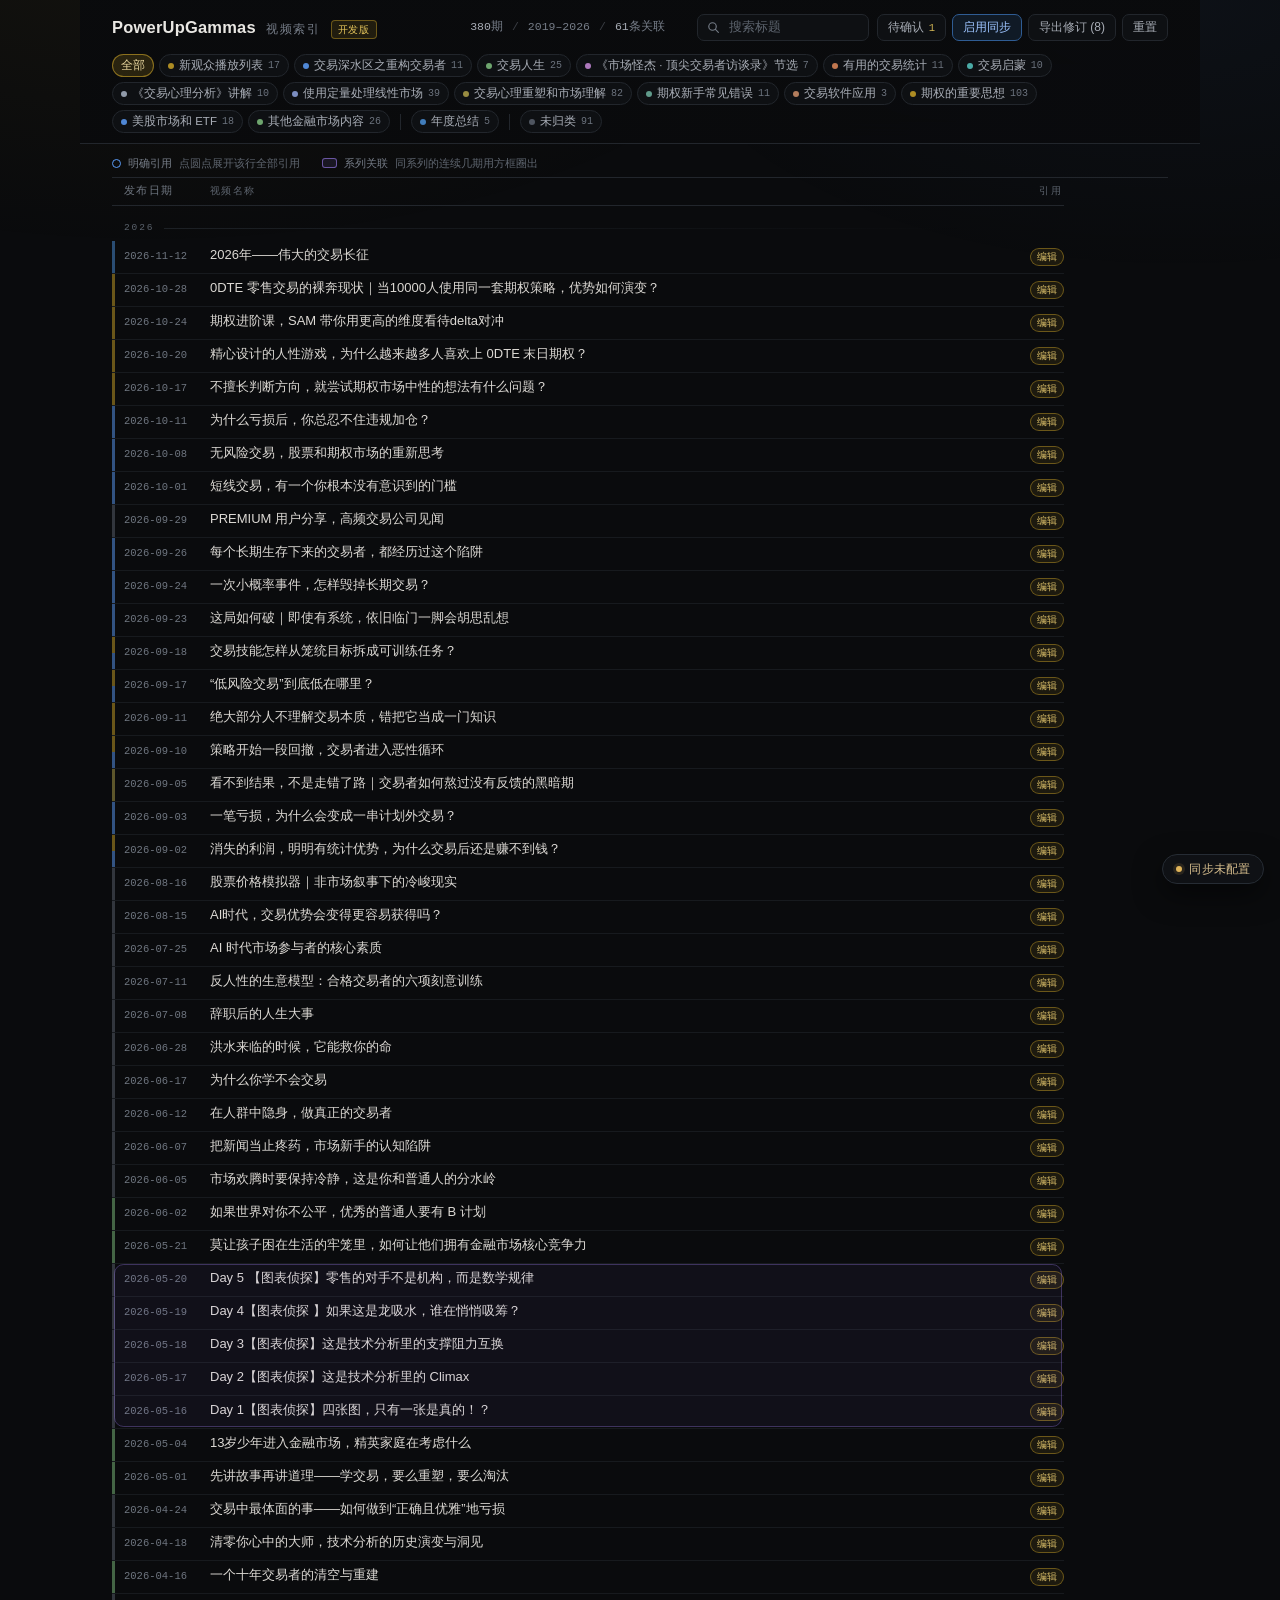
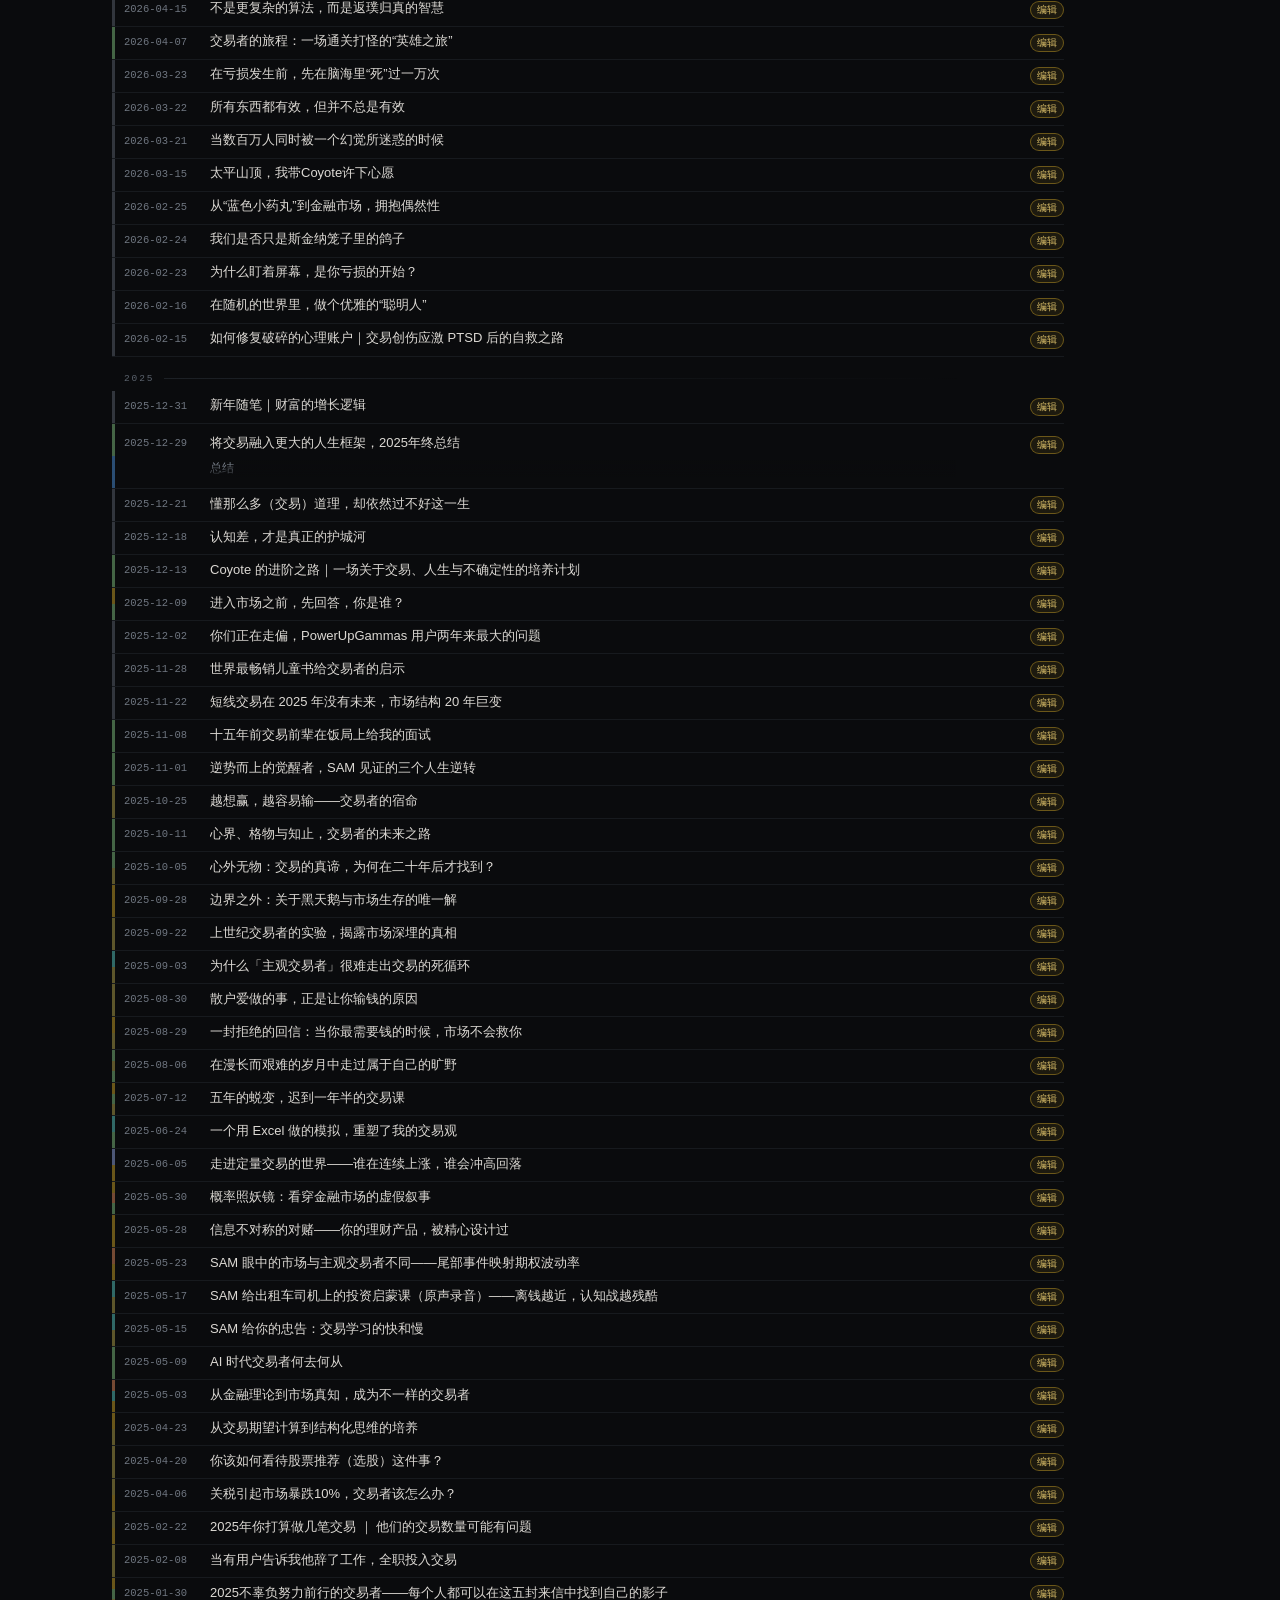
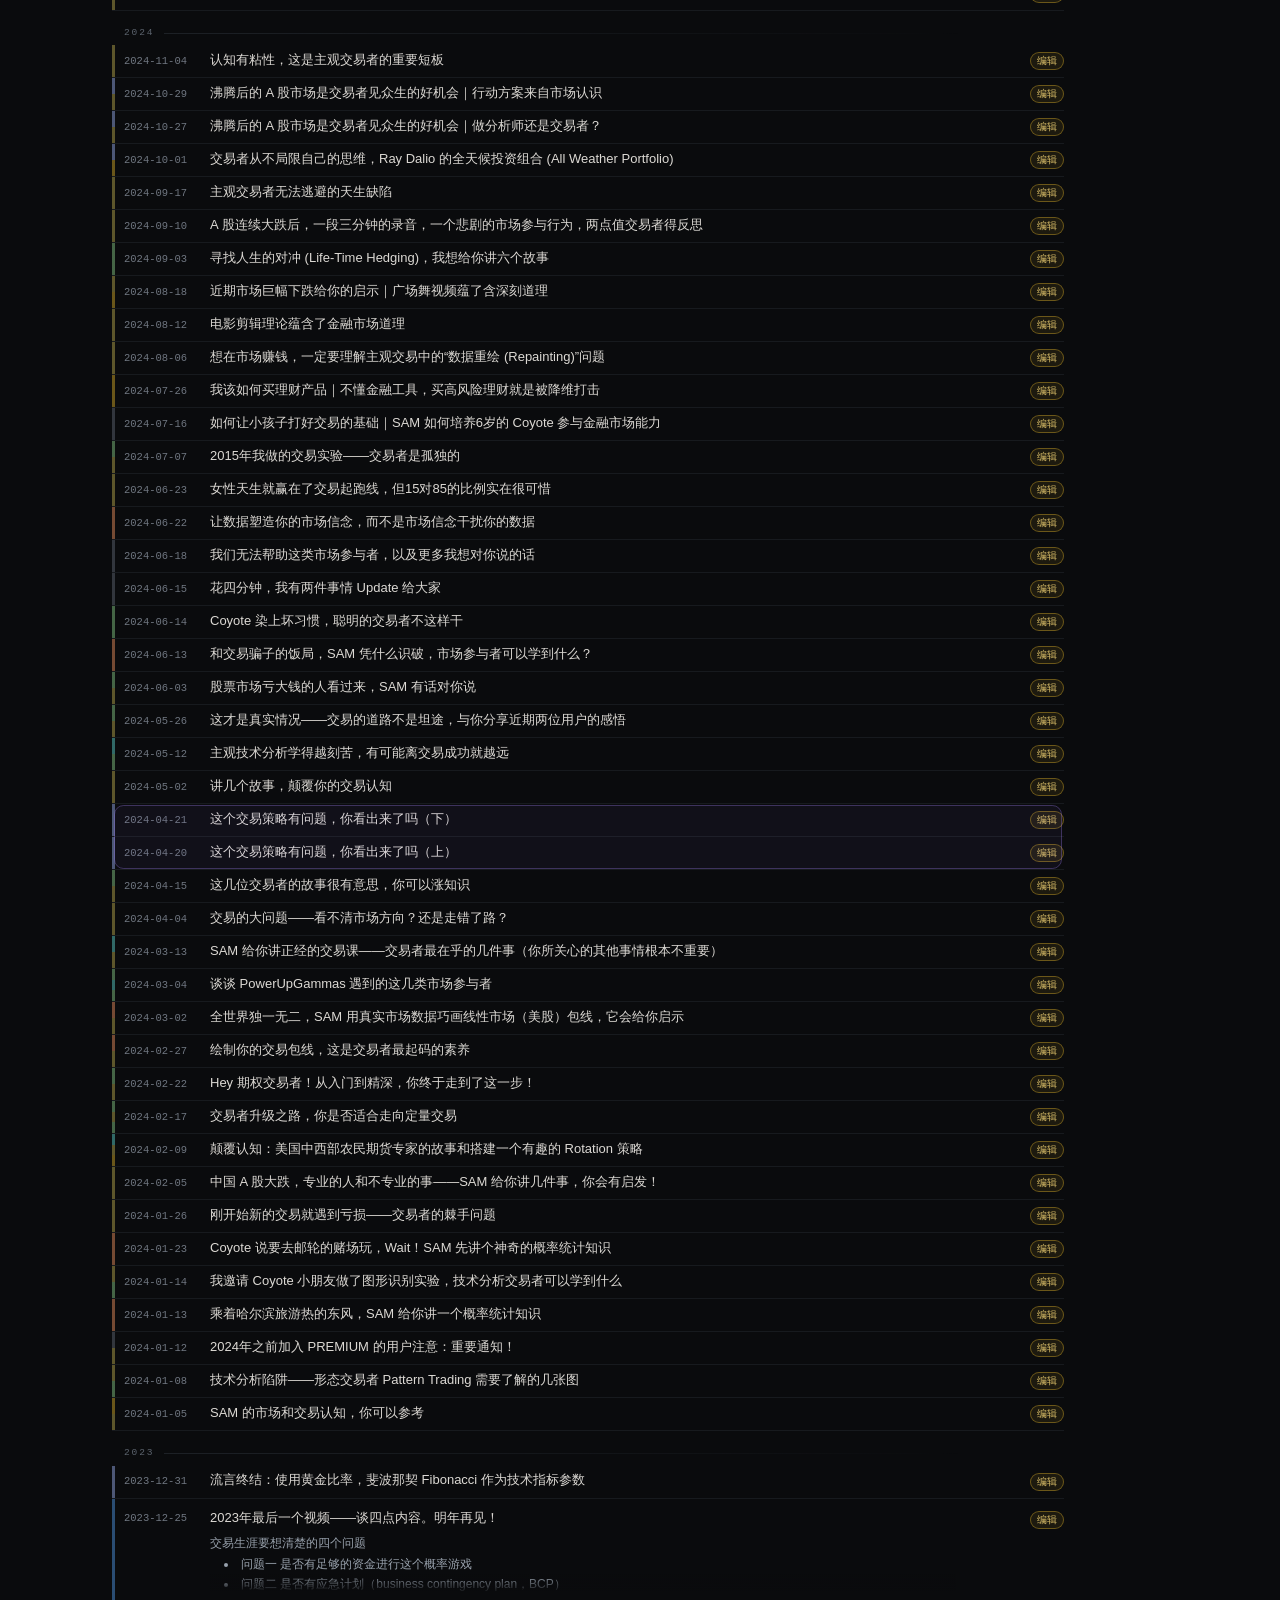
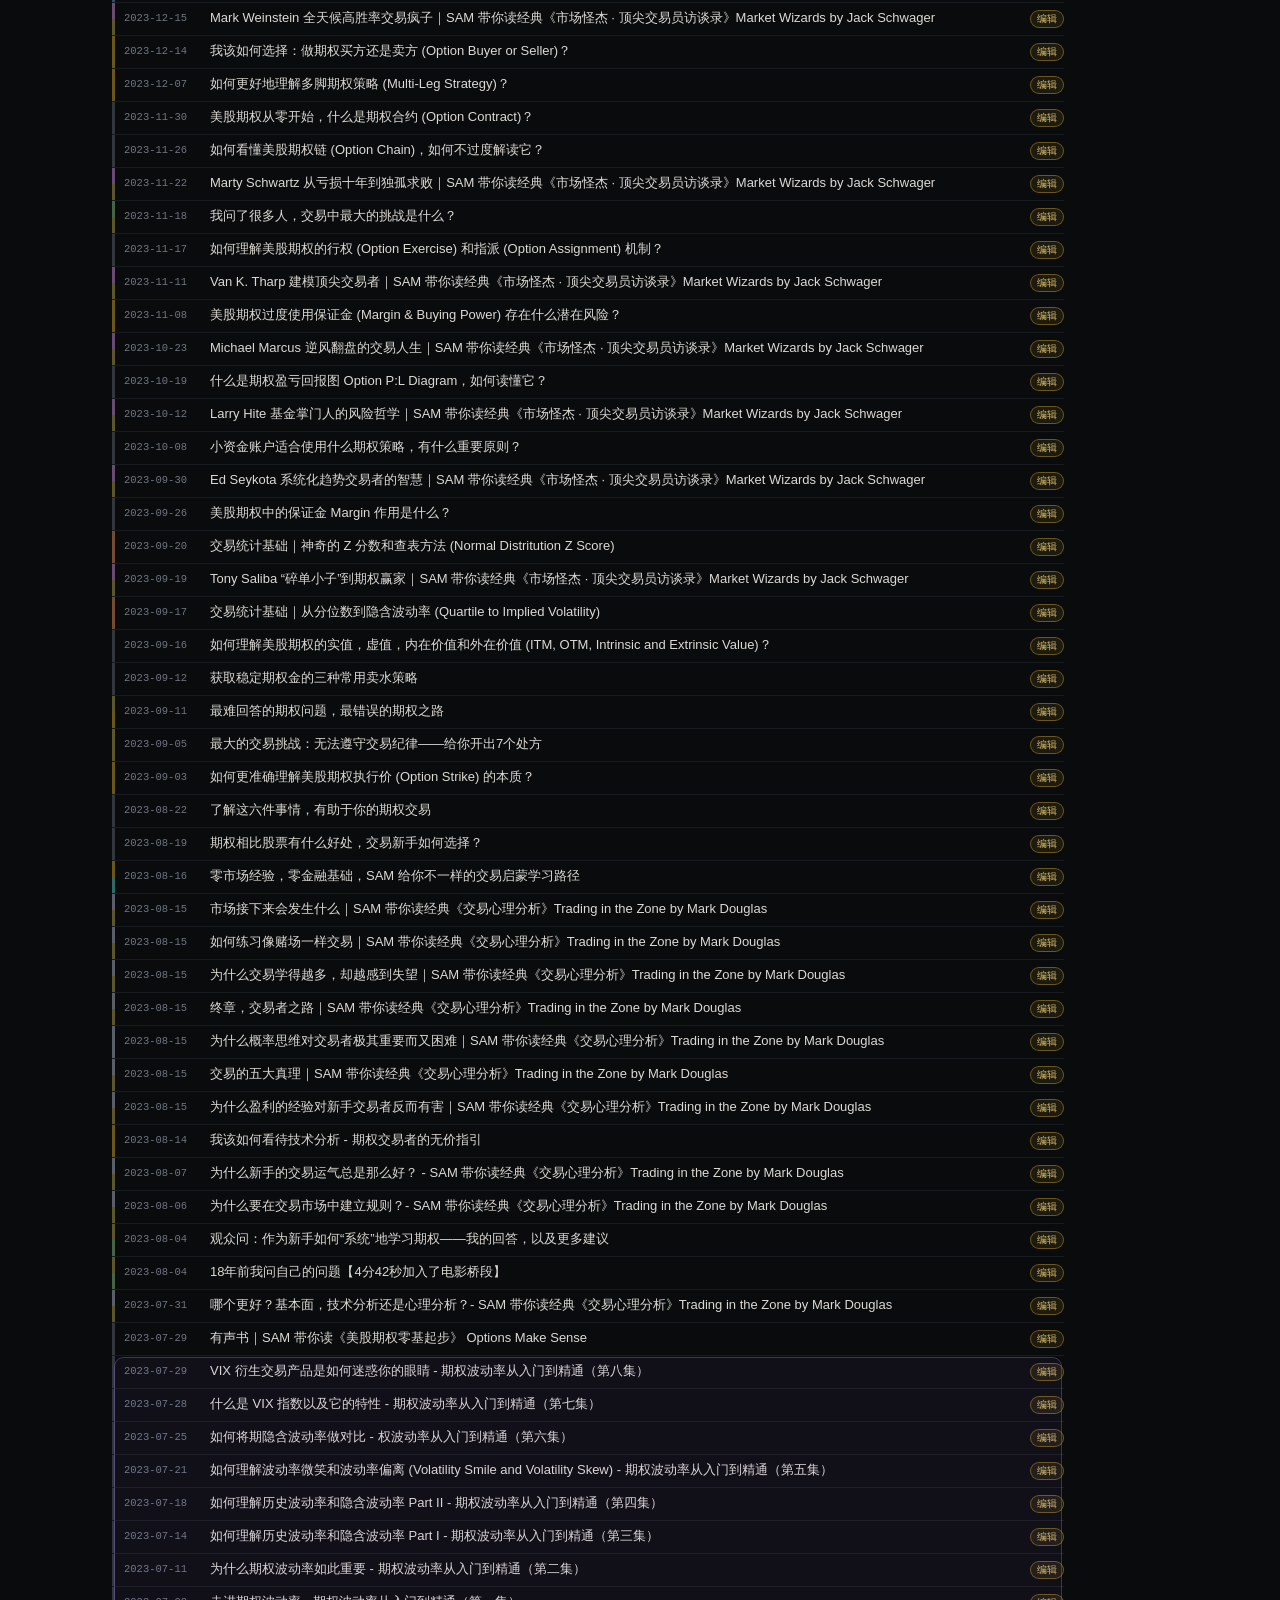
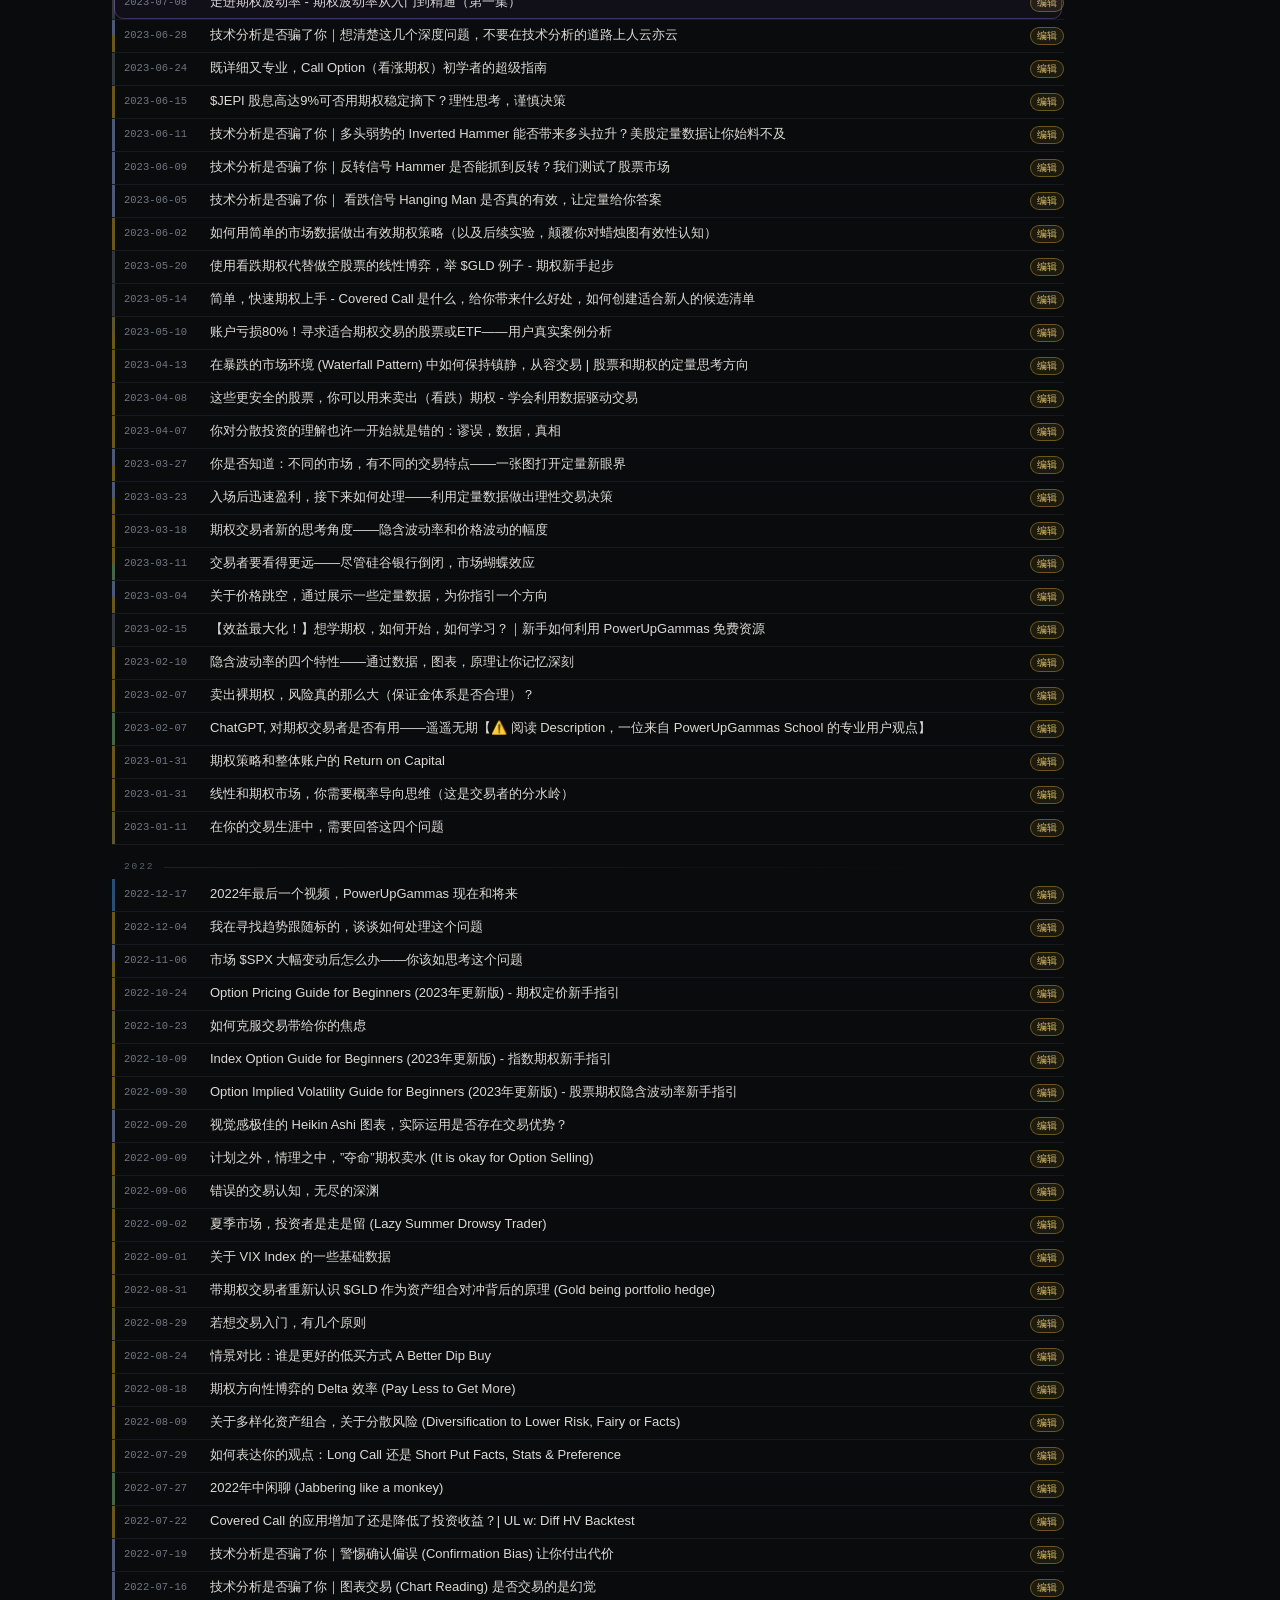
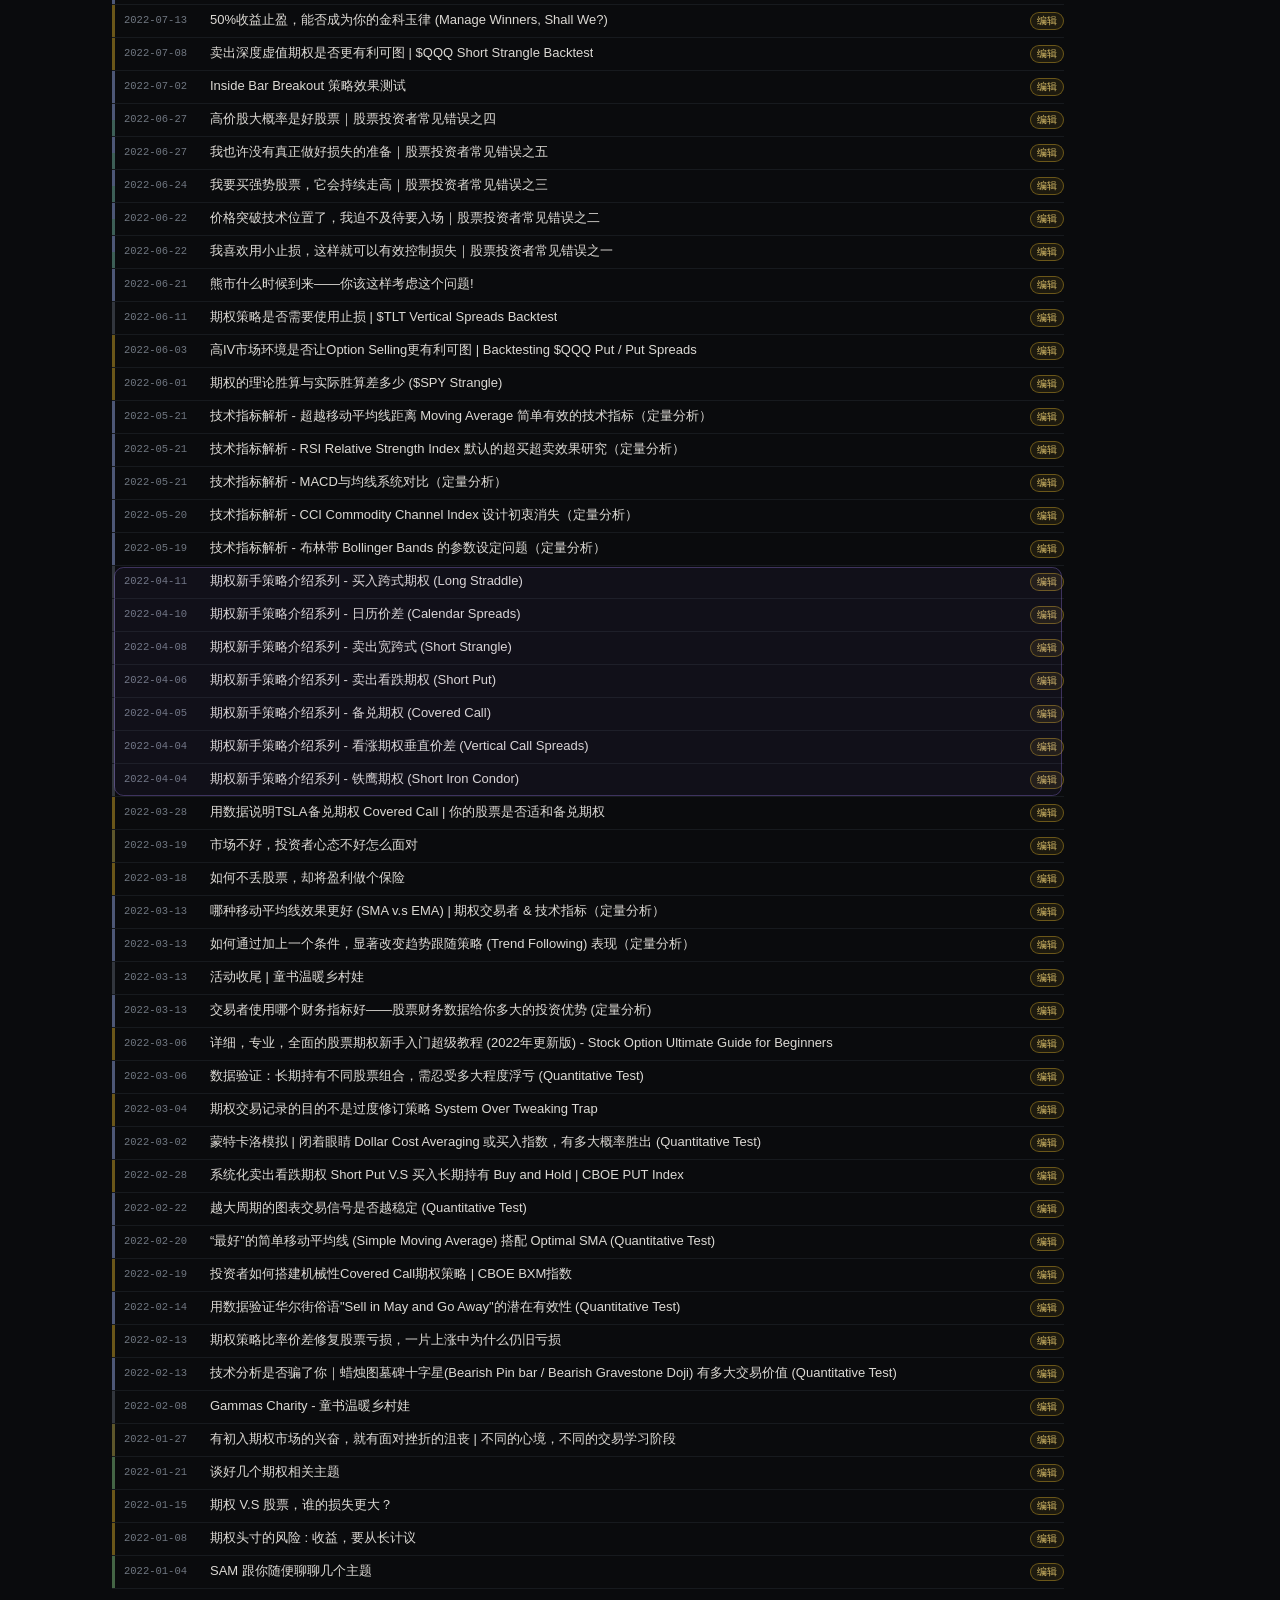
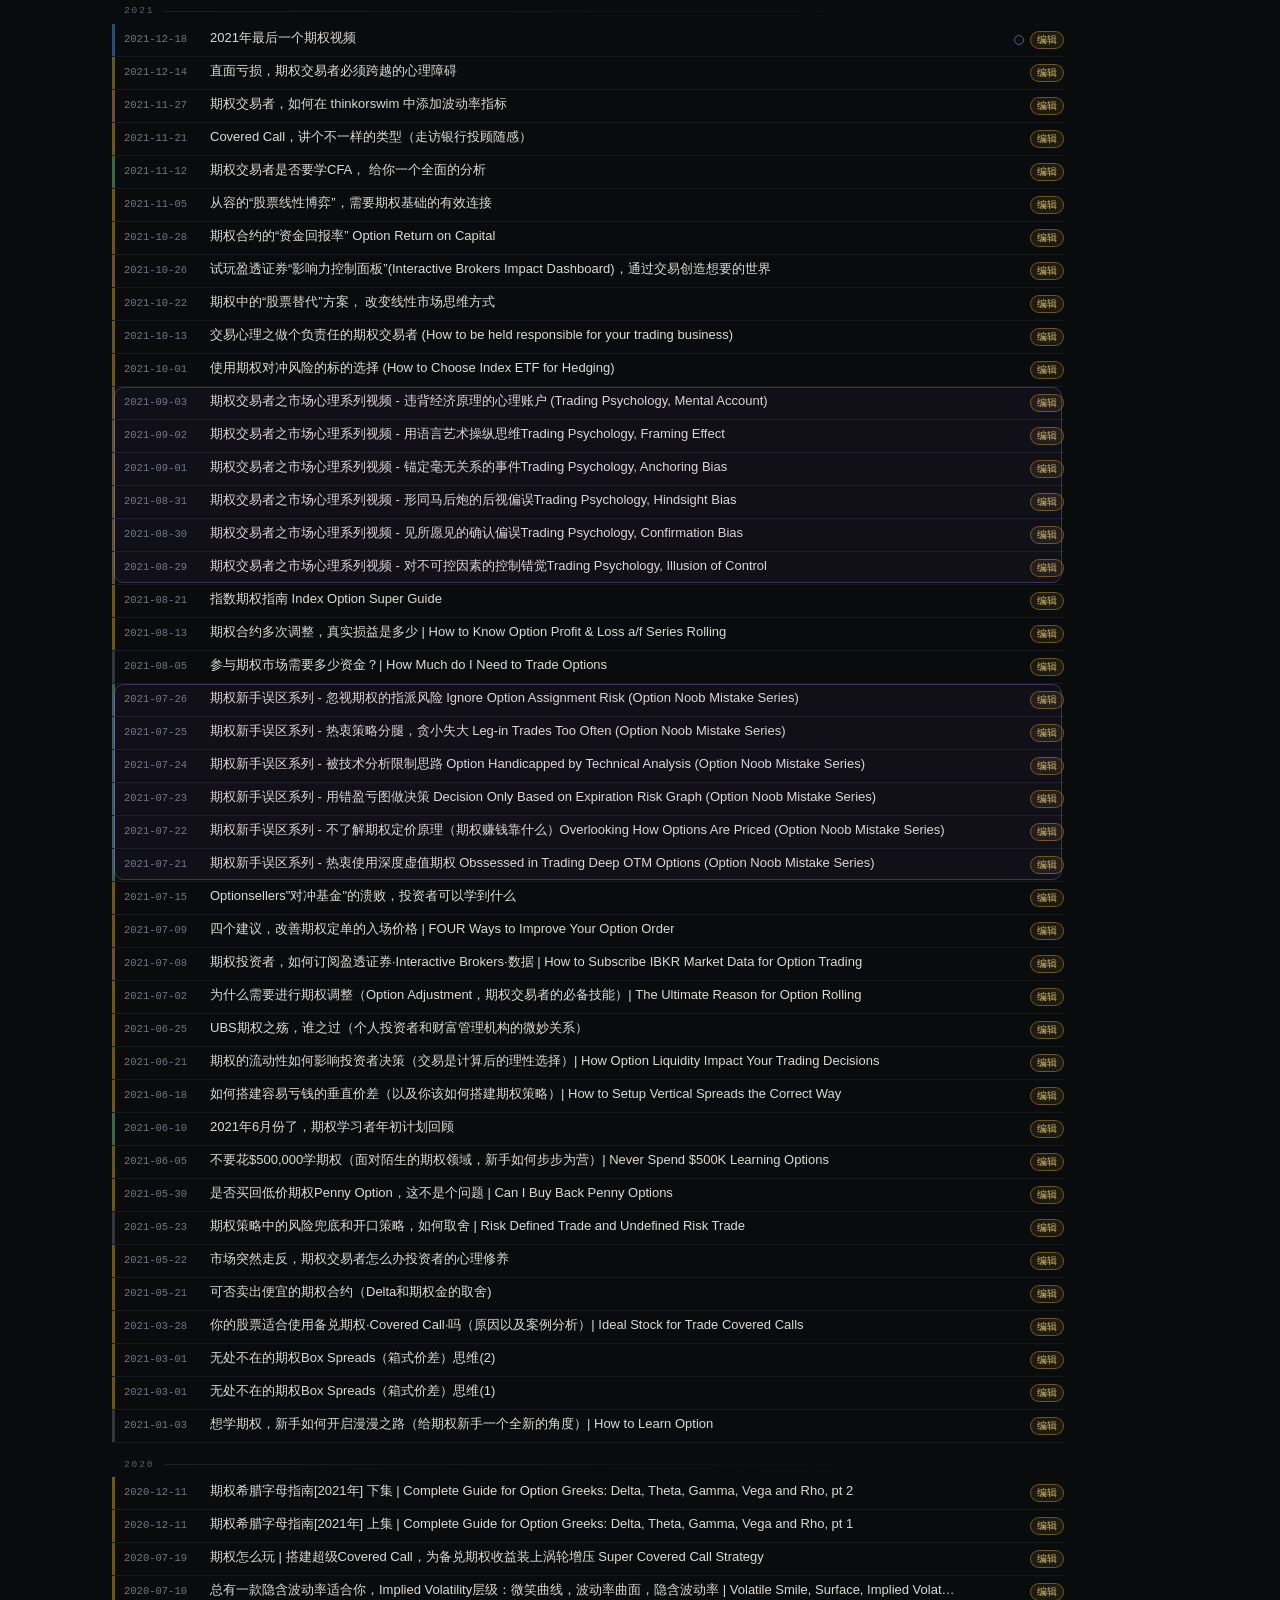
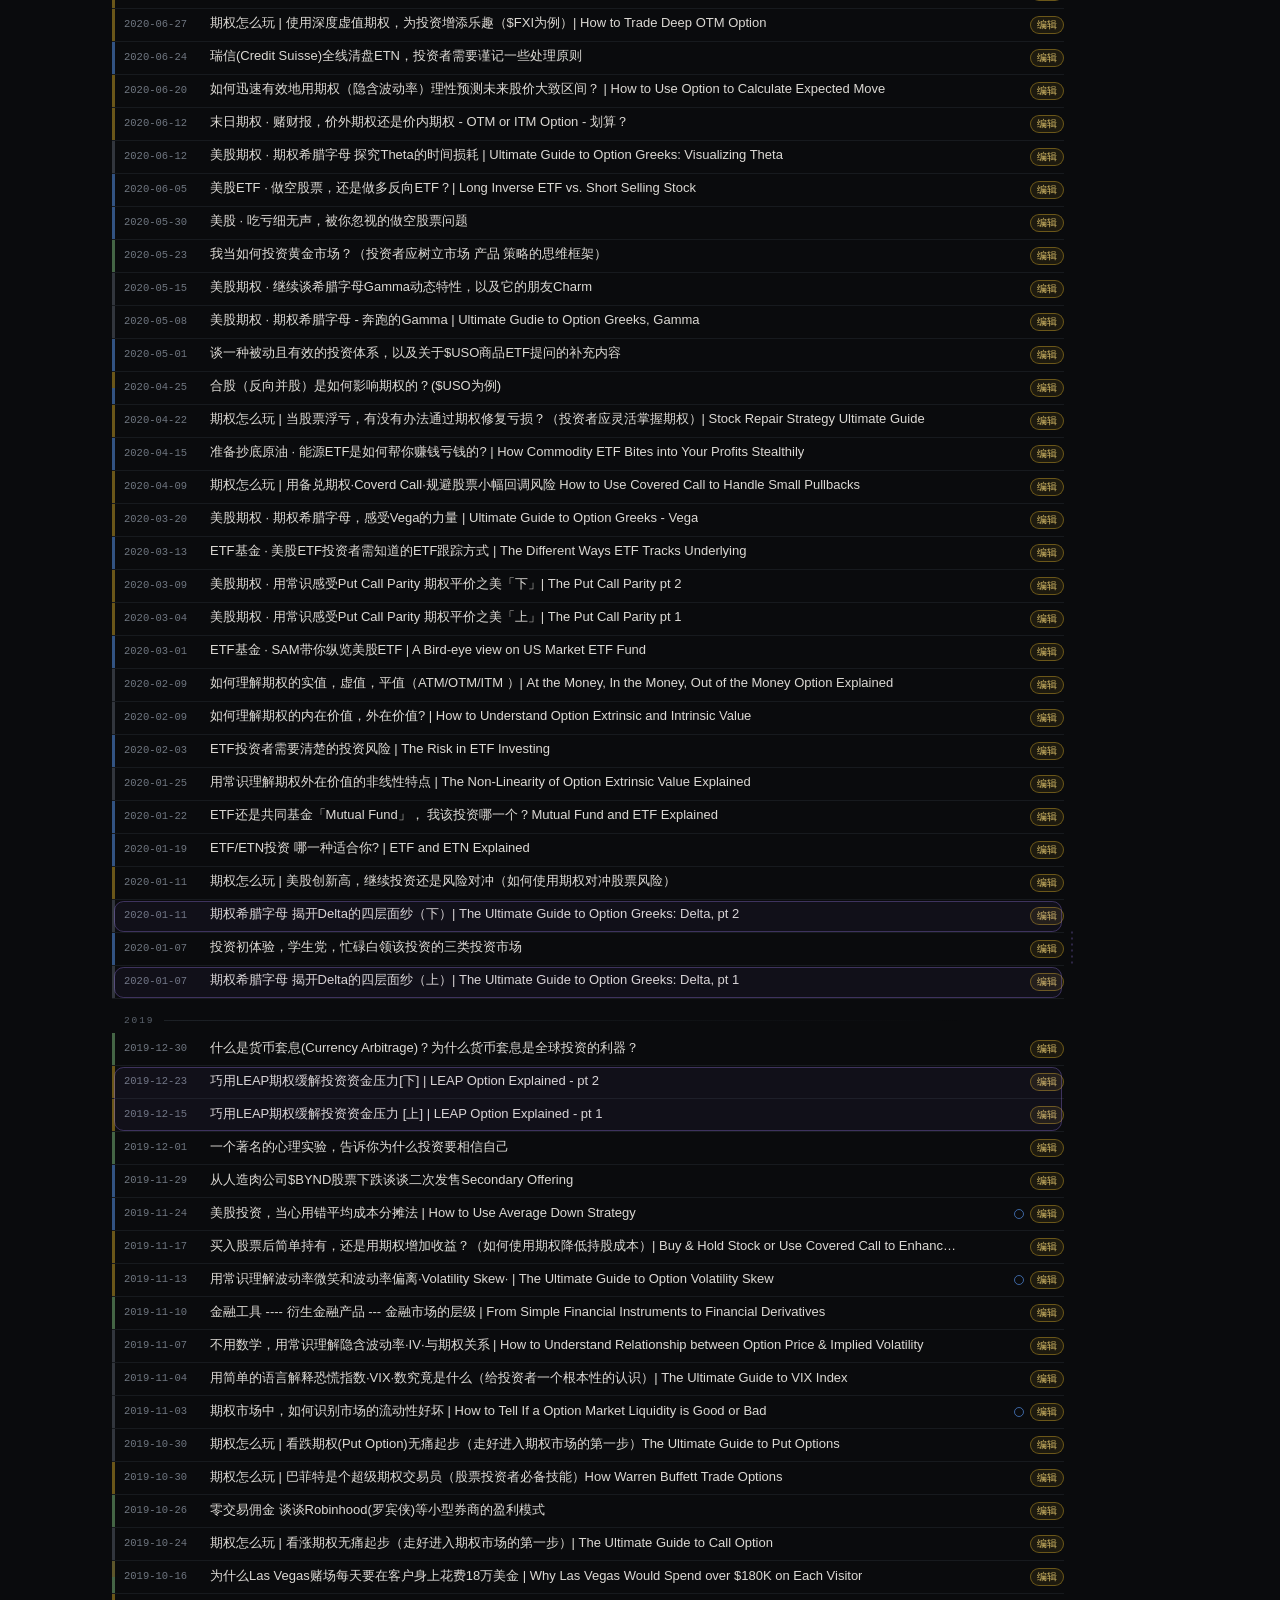
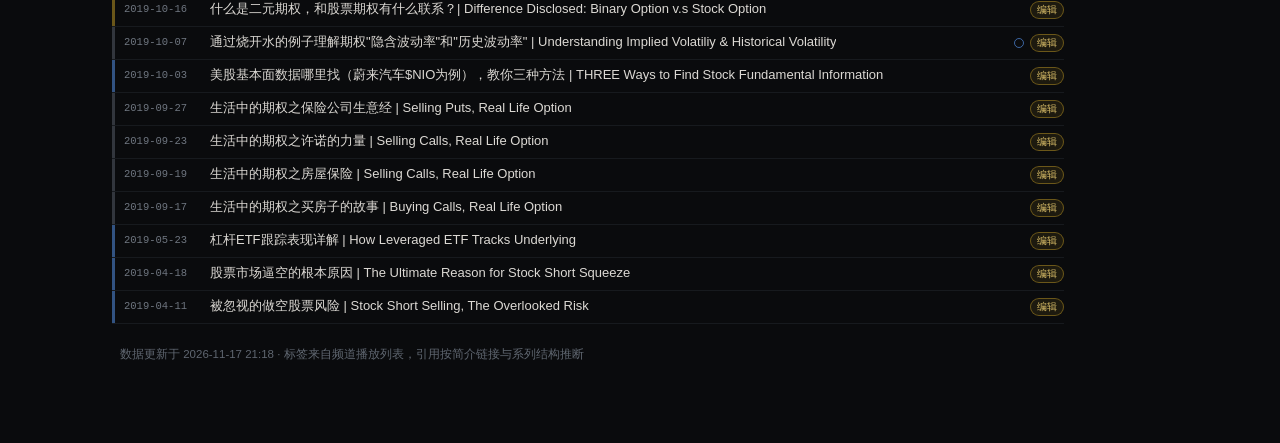
==== dev.html @ 1a8c496b "笔记面板改为单栏所见即所得（Notion 式），支持 Tab 缩进与源码切换" ====
<!DOCTYPE html>
<html lang="zh-CN">
<head>
<meta charset="utf-8">
<meta name="viewport" content="width=device-width, initial-scale=1">
<title>PowerUpGammas · 视频索引</title>
<style>:root{
  --bg:#0a0b0d;
  --bg2:#0e1013;
  --surface:#121417;
  --surface2:#171a1e;
  --line:#22262c;
  --line2:#2c3138;
  --text:#e9e7e3;
  --text2:#a8adb6;
  --muted:#767d88;
  --gold:#c9a227;
  --blue:#5b9cf8;
  --violet:#9b7cf0;
  --amber:#e0a34a;
  --mono:"SF Mono",ui-monospace,"JetBrains Mono",Menlo,monospace;
  --sans:-apple-system,BlinkMacSystemFont,"SF Pro Text","PingFang SC","Hiragino Sans GB","Microsoft YaHei",sans-serif;
  --gutter:104px;
}
*{box-sizing:border-box}
[hidden]{display:none!important}
html,body{margin:0;padding:0}
html{-webkit-text-size-adjust:100%}
body{
  background:var(--bg);color:var(--text);font-family:var(--sans);
  font-size:14px;line-height:1.5;-webkit-font-smoothing:antialiased;
  text-rendering:optimizeLegibility;
}
body::before{
  content:"";position:fixed;inset:0;pointer-events:none;z-index:0;
  background:radial-gradient(1100px 520px at 12% -8%,rgba(201,162,39,.055),transparent 62%),
             radial-gradient(900px 460px at 92% 0%,rgba(91,156,248,.045),transparent 60%);
}
.wrap{position:relative;z-index:1;max-width:1120px;margin:0 auto;padding:0 32px 80px}

/* ---------- sticky head ---------- */
.stickyhead{
  position:sticky;top:0;z-index:40;
  background:linear-gradient(180deg,rgba(10,11,13,.97) 0%,rgba(10,11,13,.93) 100%);
  backdrop-filter:blur(14px);-webkit-backdrop-filter:blur(14px);
  border-bottom:1px solid var(--line);
  margin:0 -32px;padding:0 32px;
}
.head{display:flex;align-items:center;gap:16px;height:54px}
.brand{display:flex;align-items:baseline;gap:10px;min-width:0}
.ch{
  color:var(--text);text-decoration:none;font-size:16.5px;font-weight:650;
  letter-spacing:.2px;
}
.ch:hover{color:var(--gold)}
.sub{font-size:12px;color:var(--muted);letter-spacing:.14em}
.headmeta{
  margin-left:auto;display:flex;gap:0;align-items:center;
  font-family:var(--mono);font-size:11.5px;color:var(--muted);white-space:nowrap;
}
.headmeta b{color:var(--text2);font-weight:500}
.headmeta i{font-style:normal;opacity:.45;margin:0 9px}
.tools{display:flex;align-items:center;gap:8px;margin-left:16px}
.search{
  display:flex;align-items:center;gap:7px;padding:0 9px;height:27px;
  border:1px solid var(--line);border-radius:7px;background:var(--bg2);color:var(--muted);
  transition:border-color .16s,color .16s;
}
.search:focus-within{border-color:var(--line2);color:var(--text2)}
.search input{
  width:132px;background:none;border:0;outline:0;color:var(--text);
  font-family:var(--sans);font-size:12.5px;
}
.search input::placeholder{color:#5d646e}
.search input::-webkit-search-cancel-button{-webkit-appearance:none}

button.ghost{
  height:27px;padding:0 10px;border-radius:7px;cursor:pointer;
  border:1px solid var(--line);background:var(--bg2);color:var(--text2);
  font-family:var(--sans);font-size:12px;transition:.16s;
}
button.ghost:hover{border-color:var(--line2);color:var(--text)}
button.ghost.on{background:rgba(201,162,39,.13);border-color:rgba(201,162,39,.5);color:#e6c65c}
button.ghost.sm{height:24px;padding:0 9px;font-size:11.5px}
button.ghost .cnt{
  display:inline-block;margin-left:5px;font-family:var(--mono);font-size:10.5px;
  color:#e6c65c;opacity:.9;
}

/* ---------- tag bar ---------- */
.tagbar{
  display:flex;flex-wrap:wrap;align-items:center;gap:5px;
  padding:0 0 10px;
}
.tag{
  --tc:#8b95a3;
  display:inline-flex;align-items:center;gap:5px;height:23px;padding:0 8px;
  border:1px solid var(--line);border-radius:12px;background:var(--bg2);
  color:var(--text2);font-size:11.5px;cursor:pointer;transition:.14s;white-space:nowrap;
}
.tag:hover{border-color:var(--line2);color:var(--text)}
.tag .n{font-family:var(--mono);font-size:10px;color:#6b727d}
.tag .sw{width:6px;height:6px;border-radius:50%;background:var(--tc);opacity:.85}
.tag.all{font-weight:550}
.tag.on{
  background:color-mix(in srgb,var(--tc) 17%,transparent);
  border-color:color-mix(in srgb,var(--tc) 62%,transparent);
  color:color-mix(in srgb,var(--tc) 46%,#fff);
}
.tag.on .n{color:inherit;opacity:.6}
.tag.all.on{--tc:var(--gold)}
.tagbar .dvd{width:1px;height:16px;background:var(--line);margin:0 5px}

/* ---------- legend ---------- */
.legend{
  display:flex;align-items:center;gap:22px;flex-wrap:wrap;
  padding:11px 0 5px;font-size:11px;color:var(--muted);
}
.lg{display:inline-flex;align-items:center;gap:7px}
.lg em{font-style:normal;color:#5f6670}
.dot{width:9px;height:9px;border-radius:50%;display:inline-block}
.dot.mention{background:transparent;border:1.5px solid var(--blue)}
.fbox{
  width:15px;height:10px;border-radius:3px;display:inline-block;
  border:1px solid rgba(155,124,240,.62);background:rgba(155,124,240,.1);
}
.hint{margin-left:auto;color:#6b7280}
.lg.dim{color:#6b7280;font-size:11px}

/* ---------- board ---------- */
.board{position:relative;border-top:1px solid var(--line)}
.cols{
  display:grid;grid-template-columns:86px minmax(0,1fr) 96px;
  padding:6px 0 6px 12px;margin-right:var(--gutter);
  font-size:9.5px;letter-spacing:.14em;color:#5c636d;text-transform:uppercase;
  border-bottom:1px solid var(--line);
}
.cols .c-refs{text-align:right;padding-right:2px}
.list{position:relative;padding-right:var(--gutter)}

.row{
  scroll-margin-top:132px;
  display:grid;grid-template-columns:86px minmax(0,1fr) 96px;
  align-items:center;min-height:33px;padding:0 0 0 12px;
  border-bottom:1px solid #171a1e;position:relative;
  transition:background .14s;
}
.row:not(.hidden):hover{background:#111418}
.row.has-note{align-items:start;padding-top:10px;padding-bottom:10px}
.row.has-note .c-date,.row.has-note .c-refs{padding-top:2px}
.row.hidden{display:none}
.row .stripe{position:absolute;left:0;top:0;bottom:0;width:3px;opacity:.5}
.row:hover .stripe{opacity:.85}
.c-title{min-width:0;padding-right:12px}
.c-title a{
  color:#dcd9d4;text-decoration:none;font-size:13px;line-height:1.32;
  /* 按文字宽度收缩：标题右侧的空白留给「点空白开笔记」，而不是被链接吃掉 */
  display:inline-block;max-width:100%;
  overflow:hidden;text-overflow:ellipsis;white-space:nowrap;vertical-align:top;
  transition:color .14s;
}
.row:hover .c-title a{color:#fff}
.c-title a:hover{color:var(--gold)}
.c-date{
  font-family:var(--mono);font-size:10.5px;color:#6f7680;
  font-variant-numeric:tabular-nums;
}
.c-refs{display:flex;gap:7px;justify-content:flex-end;align-items:center;padding-right:0;flex-wrap:wrap}

.badge{
  width:10px;height:10px;min-width:10px;border-radius:50%;cursor:pointer;
  padding:0;background:transparent;position:relative;transition:.14s;
}
.badge::after{content:"";position:absolute;inset:-7px;border-radius:50%}
.badge.mention{border:1px solid rgba(91,156,248,.62)}
.badge.series{border:1px solid rgba(155,124,240,.7);position:relative}
.badge.series::before{
  content:"";position:absolute;inset:2px;border-radius:50%;
  border:1px solid rgba(155,124,240,.5);
}
.badge:hover{border-color:var(--blue);background:rgba(91,156,248,.3);transform:scale(1.28)}
.badge.series:hover{border-color:var(--violet);background:rgba(155,124,240,.3)}
.badge.sel{background:var(--blue);border-color:var(--blue);box-shadow:0 0 0 3px rgba(91,156,248,.14)}
.badge.series.sel{background:var(--violet);border-color:var(--violet);box-shadow:0 0 0 3px rgba(155,124,240,.16)}

.penbtn{
  display:none;height:18px;padding:0 6px;border-radius:10px;cursor:pointer;
  border:1px solid rgba(201,162,39,.45);background:rgba(201,162,39,.1);
  color:#dcc06a;font-size:10px;font-family:var(--sans);
}
.dev .penbtn{display:inline-flex;align-items:center}
.dev .row:not(.hidden){cursor:pointer}
.dev .row .c-title a{cursor:pointer}
.dev .c-refs{flex-wrap:nowrap;gap:6px}

/* row states */
.row.is-source{background:rgba(201,162,39,.07)}
.row.is-source .stripe{opacity:1;background:var(--gold)!important}
.row.is-target{background:rgba(91,156,248,.1)}
.row.is-target .c-title a{color:#fff}
.row.is-temp .c-date::after{
  content:"临时";margin-left:7px;font-size:9.5px;color:var(--amber);
  border:1px solid rgba(224,163,74,.4);border-radius:3px;padding:0 3px;
  font-family:var(--sans);letter-spacing:.04em;
}
.row.is-target::before{
  content:"";position:absolute;left:0;top:0;bottom:0;width:2px;background:var(--blue);
}
.row.flash{animation:flash .9s ease-out}
@keyframes flash{0%{background:rgba(91,156,248,.28)}100%{background:rgba(91,156,248,.1)}}

/* year divider */
.yr{
  display:flex;align-items:center;gap:10px;
  padding:15px 0 5px 12px;margin-right:var(--gutter);
  font-family:var(--mono);font-size:9.5px;letter-spacing:.2em;color:#5b636d;
}
.yr::after{content:"";flex:1;height:1px;background:linear-gradient(90deg,#1d2126,transparent)}
.yr.hidden{display:none}

/* links svg */
.links{
  position:absolute;top:0;right:0;width:var(--gutter);height:100%;
  pointer-events:none;overflow:visible;z-index:2;
}
.frames{
  position:absolute;top:0;left:0;width:calc(100% - var(--gutter));height:100%;
  pointer-events:none;overflow:visible;z-index:2;
}
.links path{fill:none;stroke-width:1.1}

/* ---------- editor ---------- */
.row.editing{background:#101317}
.editor{
  grid-column:1/-1;padding:2px 0 16px 40px;display:flex;flex-direction:column;gap:12px;
  animation:fade .18s ease-out;
}
/* 只做位移，不用 opacity：动画被暂停或系统减少动效时内容也不会消失 */
@keyframes fade{from{transform:translateY(-3px)}to{transform:none}}
.ed-row{display:flex;align-items:flex-start;gap:10px}
.ed-label{
  width:52px;flex:none;font-size:10.5px;letter-spacing:.1em;color:#5f6670;
  padding-top:5px;text-transform:uppercase;
}
.ed-body{display:flex;flex-wrap:wrap;gap:5px;align-items:center;flex:1}
.tag.mini{height:22px;font-size:11px;padding:0 8px}
.tag.mini.on{font-weight:500}
.refitem .rdot{
  width:8px;height:8px;border-radius:50%;flex:none;
  border:1px solid rgba(91,156,248,.65);
}
.refitem.series .rdot{border-color:rgba(155,124,240,.75);box-shadow:inset 0 0 0 1px rgba(155,124,240,.45)}
.editor button.ghost{border-color:#2c3138;background:#15181c}
.refitem{
  display:inline-flex;align-items:center;gap:5px;height:24px;padding:0 4px 0 7px;
  border-radius:12px;border:1px solid var(--line2);background:#15181c;
  font-size:11px;color:var(--text2);cursor:pointer;max-width:100%;
}
.refitem:hover{border-color:#3d444d}
.refitem .rd{font-family:var(--mono);font-size:9.5px;color:#6f7680;flex:none}
.refitem .rt{color:#d6d3ce;overflow:hidden;text-overflow:ellipsis;white-space:nowrap}
.refitem .mk{
  flex:none;font-size:9px;line-height:12px;color:#caa227;padding:0 2px;
  border:1px solid rgba(201,162,39,.35);border-radius:3px;
}
.refitem .x{
  cursor:pointer;color:#6b7280;font-size:13px;line-height:1;padding:0 3px;flex:none;
}
.refitem .x:hover{color:#e07070}
.refitem.series{border-style:dashed}
.refinput{
  height:26px;min-width:190px;padding:0 9px;border-radius:6px;
  border:1px solid var(--line);background:var(--bg2);color:var(--text);
  font-family:var(--sans);font-size:12px;outline:0;
}
.refinput:focus{border-color:var(--line2)}

/* ---------- 选目标 ---------- */
.picking .row:not(.hidden){cursor:crosshair}
.picking .row.pick-src{cursor:default;background:#101317}
.picking .row.pick-used{opacity:.42;cursor:not-allowed}
.picking .row:not(.pick-src):not(.pick-used):hover{background:rgba(91,156,248,.09);box-shadow:inset 0 0 0 1px rgba(91,156,248,.38)}
.picking .row:not(.pick-src):not(.pick-used):hover .c-title a{color:#fff}
.picking .row:not(.pick-src):not(.pick-used):hover .c-refs::before{
  content:"＋ 引用";font-size:9.5px;color:#85b7eb;margin-right:2px;white-space:nowrap;
}
.picking .row.pick-used .c-refs::before{
  content:"已引用";font-size:9.5px;color:#6f7680;margin-right:2px;white-space:nowrap;
}
.ed-pick{
  margin:2px 0 0 62px;padding:8px;display:flex;flex-direction:column;gap:7px;
  border:1px solid var(--line2);border-radius:10px;background:#121519;
}
.pk-head{display:flex;align-items:center;gap:8px;font-size:11px;color:#8a9099}
.pk-k{
  flex:none;font-size:10px;color:#85b7eb;padding:0 5px;border-radius:4px;
  border:1px solid rgba(91,156,248,.4);background:rgba(91,156,248,.1);
}
.pk-sub{flex:1;min-width:0;overflow:hidden;text-overflow:ellipsis;white-space:nowrap}
.pk-input{width:100%;min-width:0}
.pk-list{max-height:300px;overflow:auto;display:flex;flex-direction:column;gap:1px}
.pk-group{font-size:10px;letter-spacing:.08em;color:#6f7680;padding:7px 8px 3px}
.pk-item{
  display:flex;align-items:center;gap:8px;padding:5px 8px;border-radius:5px;
  cursor:pointer;font-size:12px;
}
.pk-item:hover,.pk-item.cur{background:#1d2228}
.pk-item.used{opacity:.45;cursor:default}
.pk-item.used:hover{background:none}
.pk-d{font-family:var(--mono);font-size:10px;color:#6f7680;flex:none}
.pk-t{flex:1;min-width:0;overflow:hidden;text-overflow:ellipsis;white-space:nowrap;color:#d6d3ce}
.pk-item.used .pk-t{color:#8a9099}
.pk-t mark{background:rgba(201,162,39,.22);color:#f0d98a;border-radius:2px;padding:0 1px}
.pk-m{
  flex:none;max-width:190px;overflow:hidden;text-overflow:ellipsis;white-space:nowrap;
  font-size:10px;color:#7d848e;
}
.pk-st{flex:none;font-size:10px;padding:1px 4px;border-radius:3px;border:1px solid transparent}
.pk-st.on{color:#7d848e;border-color:var(--line2)}
.pk-st.rev{color:#e0a34a;border-color:rgba(224,163,74,.4);background:rgba(224,163,74,.08)}
.pk-st.ser{color:#b9a4f5;border-color:rgba(155,124,240,.4);background:rgba(155,124,240,.08)}
.pk-empty{padding:10px 8px;font-size:11.5px;color:#7f858e}

/* ---------- drawer ---------- */
.drawer{
  position:fixed;right:24px;bottom:24px;width:452px;max-width:calc(100vw - 48px);
  max-height:min(64vh,560px);z-index:60;display:flex;flex-direction:column;
  background:#0f1215;border:1px solid var(--line2);border-radius:12px;
  box-shadow:0 24px 60px rgba(0,0,0,.6);
}
.drawer-head{
  display:flex;align-items:center;gap:10px;padding:12px 14px;
  border-bottom:1px solid var(--line);font-size:12.5px;
}
.drawer-sub{font-family:var(--mono);font-size:11px;color:var(--muted)}
.drawer-head button{margin-left:auto}
.drawer-body{overflow:auto;padding:8px 14px 14px}
.pi-intro{
  margin:8px 0 4px;padding:11px 13px;border-radius:8px;
  background:#0d1013;border:1px solid #1c2026;
  font-size:11.5px;line-height:1.68;color:#98a0aa;
}
.pi-intro p{margin:0 0 7px}
.pi-intro p:last-child{margin:0}
.pi-intro em{font-style:normal;color:#c6c2ba}
.pi-intro b{color:#d8d4cc;font-weight:600}
.pi-intro ul{margin:7px 0 8px;padding-left:0;list-style:none}
.pi-intro li{position:relative;padding-left:12px;margin-bottom:4px}
.pi-intro li::before{
  content:"";position:absolute;left:2px;top:.72em;width:3px;height:3px;
  border-radius:50%;background:#4a515b;
}
.pi-intro .dim{color:#6b7280;font-size:11px;margin-top:8px}
.pi-empty{
  padding:18px 0 22px;text-align:center;color:#5f6670;font-size:12px;
}
.pi{padding:11px 0;border-bottom:1px solid #191c21}
.pi:last-child{border-bottom:0}
.pi-t{font-size:12.5px;color:#d5d2cd;margin-bottom:3px}
.pi-t a{color:inherit;text-decoration:none}
.pi-t a:hover{color:var(--gold)}
.pi-m{font-family:var(--mono);font-size:10.5px;color:#5f6670;margin-bottom:5px}
.pi-e{
  font-size:11.5px;color:#9aa1ab;line-height:1.55;background:#12151a;
  border-left:2px solid #2a2f36;padding:6px 9px;border-radius:0 4px 4px 0;margin-bottom:7px;
}
.pi-a{display:flex;gap:6px;align-items:center;flex-wrap:wrap}
.pi-a select{
  height:24px;background:var(--bg2);color:var(--text2);border:1px solid var(--line);
  border-radius:5px;font-size:11.5px;max-width:230px;font-family:var(--sans);
}

/* ---------- footer / toast ---------- */
.foot{
  display:flex;gap:8px;flex-wrap:wrap;align-items:center;
  padding:22px 0 0;font-size:11.5px;color:#5f6670;
}
.foot .sep{opacity:.5}
.foot code{font-family:var(--mono);font-size:11px;color:#7d848e}
.toast{
  position:fixed;left:50%;bottom:28px;transform:translateX(-50%);
  display:flex;align-items:center;gap:12px;max-width:calc(100vw - 40px);
  background:#1a1e23;border:1px solid var(--line2);color:var(--text);
  padding:9px 16px;border-radius:8px;font-size:12.5px;z-index:80;
  box-shadow:0 14px 40px rgba(0,0,0,.55);
  animation:fade .2s ease-out;
}
.toast-act{
  flex:none;border:0;background:none;padding:0;cursor:pointer;
  color:#85b7eb;font-family:var(--sans);font-size:12.5px;
  text-decoration:underline;text-underline-offset:2px;
}
.toast-act:hover{color:#b5d4f4}

/* ---------- 模式标识 ---------- */
.modechip{
  font-size:10px;letter-spacing:.08em;color:#e6c65c;
  border:1px solid rgba(201,162,39,.45);background:rgba(201,162,39,.12);
  border-radius:4px;padding:1px 6px;
}
.devtools{display:inline-flex;gap:6px;align-items:center}

/* ---------- 行内笔记（只读展示） ---------- */
.c-note{display:none}
.c-note.has{
  display:block;overflow:hidden;position:relative;
  max-height:calc(1.62em * 3);margin-top:4px;font-size:12px;line-height:1.62;
  color:#98a1ac;cursor:pointer;
}
.c-note.has::after{
  content:"";position:absolute;left:0;right:0;bottom:0;height:1.5em;
  background:linear-gradient(180deg,rgba(10,11,13,0),rgba(10,11,13,.92));
  pointer-events:none;
}
.c-note.has.open{max-height:none}
.c-note.has.open::after{display:none}
.c-note.has:hover{color:#b6bec8}
.c-note p{margin:0 0 2px}
.c-note p:last-child{margin:0}
.c-note h1,.c-note h2,.c-note h3{font-size:12.5px;font-weight:600;color:#c3cad3;margin:4px 0 2px}
.c-note li{margin-left:14px;list-style:disc}
.c-note blockquote{
  border-left:2px solid #2b3138;padding-left:8px;color:#8b939d;margin:2px 0;
}
.c-note code{
  font-family:var(--mono);font-size:11px;background:#171b20;border-radius:3px;padding:0 3px;
}
.c-note pre{
  font-family:var(--mono);font-size:11px;background:#12151a;border:1px solid #1d2127;
  border-radius:5px;padding:6px 8px;margin:3px 0;white-space:pre-wrap;
}
.c-note a{color:#78aef8}
.c-note hr{border:0;border-top:1px solid #232830;margin:5px 0}

/* ---------- 笔记编辑面板 ---------- */
.np{
  grid-column:1/-1;padding:4px 0 16px 12px;
  animation:fade .18s ease-out;
}
.np-bar{display:flex;align-items:center;gap:10px;margin-bottom:8px}
.np-label{font-size:10.5px;letter-spacing:.12em;color:#5f6670;text-transform:uppercase}
.np-tip{font-size:11px;color:#4f565f}
.np-done{margin-left:auto}
.np-body{
  border:1px solid #232830;border-radius:8px;background:#0d1013;
  padding:10px 13px;min-height:44px;
}
.ne{font-size:13px;line-height:1.7;color:#d6d3ce}
.ne-block{outline:0;padding:1px 0;min-height:1.7em;white-space:pre-wrap;word-break:break-word}
.ne-block:empty:focus::before{content:"输入文字，# 标题、- 列表、> 引用";color:#4a5158}
.ne-block[data-type=h1]{font-size:18px;font-weight:650;color:#f0ede8;margin:4px 0 3px}
.ne-block[data-type=h2]{font-size:15.5px;font-weight:640;color:#ece9e4;margin:3px 0 3px}
.ne-block[data-type=h3]{font-size:13.5px;font-weight:620;color:#e4e0da;margin:3px 0 2px}
.ne-block[data-type=ul],
.ne-block[data-type=ol]{padding-left:20px;position:relative}
.ne-block[data-type=ul]::before{
  content:"•";position:absolute;left:7px;color:#6b737d;
}
.ne-block[data-type=ol]::before{
  content:attr(data-idx) ".";position:absolute;left:4px;color:#6b737d;
  font-family:var(--mono);font-size:11px;top:3px;
}
.ne-block[data-type=quote]{
  border-left:2px solid #2f353d;padding-left:10px;color:#a9b1bb;
}
.ne-block[data-type=code]{
  font-family:var(--mono);font-size:12px;background:#12151a;border:1px solid #1d2127;
  border-radius:6px;padding:7px 9px;margin:4px 0;white-space:pre-wrap;
}
.ne-block[data-type=hr]{
  border-top:1px solid #2a3038;margin:8px 0;min-height:0;padding:0;height:1px;
}
.ne-block a{color:#78aef8;text-decoration:underline}
.ne-block code{
  font-family:var(--mono);font-size:11.5px;background:#1a1e24;border-radius:3px;padding:0 3px;
}
.ne-block strong{color:#f2efe9;font-weight:650}


/* ================= 响应式 ================= */

/* 小笔记本 / 平板横屏：略收列宽 */
@media (max-width:1080px){
  :root{--gutter:88px}
  .cols,.row{grid-template-columns:82px minmax(0,1fr) 84px}
}

/* 平板竖屏：继续收紧，仍保留连线 */
@media (max-width:820px){
  :root{--gutter:70px}
  .wrap{padding:0 18px 56px}
  .stickyhead{margin:0 -18px;padding:0 18px}
  .cols,.row{grid-template-columns:76px minmax(0,1fr) 62px}
  .c-date{font-size:10px}
  .c-title a{font-size:13px}
  .np{padding-left:8px}
}

/* 手机竖屏（iPhone 17 ≈ 393pt） */
@media (max-width:560px){
  :root{--gutter:0px}
  .wrap{padding:0 12px 44px}
  .wrap{padding-left:max(12px,env(safe-area-inset-left));padding-right:max(12px,env(safe-area-inset-right))}
  .stickyhead{margin:0 -12px;padding:0 12px;padding-left:max(12px,env(safe-area-inset-left));padding-right:max(12px,env(safe-area-inset-right))}

  /* 顶部：两行 —— 标题+按钮 / 搜索；再下面是横向滚动的标签 */
  .head{height:auto;padding:9px 0 7px;gap:8px;flex-wrap:wrap}
  .brand{gap:7px;min-width:0}
  .ch{font-size:15px}
  .brand .sub{font-size:10.5px;letter-spacing:.08em}
  .headmeta{display:none}
  .tools{margin-left:auto;gap:6px;flex-wrap:wrap;justify-content:flex-end}
  .search{height:30px;padding:0 8px}
  .search input{width:104px;font-size:16px}  /* 16px：避免 iOS 聚焦时自动放大 */
  button.ghost{height:30px;padding:0 9px;font-size:11.5px}
  .modechip{font-size:9px;padding:1px 4px}

  .tagbar{flex-wrap:nowrap;overflow-x:auto;overflow-y:hidden;gap:6px;padding:0 0 9px;
    -webkit-overflow-scrolling:touch;scrollbar-width:none;
    -webkit-mask-image:linear-gradient(90deg,#000 0,#000 calc(100% - 26px),transparent 100%);
    mask-image:linear-gradient(90deg,#000 0,#000 calc(100% - 26px),transparent 100%)}
  .tagbar::-webkit-scrollbar{display:none}
  .tag{flex:0 0 auto;height:26px;padding:0 9px;font-size:11.5px}

  .legend{gap:14px;padding:9px 0 3px;font-size:10px}
  .legend em{display:none}
  .hint{margin-left:0}

  /* 三列：日期 / 标题 / 引用 */
  .cols{margin-right:0;padding:6px 0 6px 10px;grid-template-columns:76px minmax(0,1fr) 34px}
  .cols .c-refs{text-align:right}
  .list{padding-right:0}
  .row{grid-template-columns:76px minmax(0,1fr) 34px;padding:8px 0 8px 10px;min-height:44px}
  .links{display:none}
  .frames{width:100%}
  .c-date{font-size:10px}
  .c-title{padding-right:8px}
  /* 窄屏标题允许两行，避免只剩几个字 */
  .c-title a{
    font-size:12.5px;line-height:1.38;white-space:normal;
    display:-webkit-box;-webkit-line-clamp:2;-webkit-box-orient:vertical;
    overflow:hidden;text-overflow:clip;
    width:fit-content;max-width:100%;   /* 短标题不占满整格，右侧留白可点开笔记 */
  }
  .c-note.has{font-size:11.5px;max-height:calc(1.6em*3)}
  .yr{padding:13px 0 4px 10px;margin-right:0;font-size:9px}

  /* 开发版：给「编辑」按钮留位置 */
  .dev .cols,.dev .row{grid-template-columns:76px minmax(0,1fr) 62px}
  .c-refs{padding-right:2px}

  .drawer{left:12px;right:12px;bottom:12px;width:auto;max-height:72vh}
  .foot{padding-bottom:env(safe-area-inset-bottom)}
  .np{padding:4px 0 14px 0}
  .np-tip{display:none}
  .np-body{padding:9px 11px}
  .ne{font-size:14px;line-height:1.72}
  .ne-block[data-type=h1]{font-size:17px}
  .refinput{font-size:16px;height:32px}
  .ed-pick{margin-left:0}
  .pk-sub{display:none}
  .pk-list{max-height:46vh}
  .pk-item{padding:7px 6px}
  .pk-m{display:none}
  .picking .row:not(.pick-src):not(.pick-used):hover .c-refs::before,
  .picking .row.pick-used .c-refs::before{display:none}
}

/* 触屏：放大可点区域 */
@media (pointer:coarse){
  .badge{width:12px;height:12px;min-width:12px}
  .badge::after{inset:-11px}
  .row{min-height:48px}
  .penbtn{height:26px;padding:0 8px;font-size:11px}
  .tag{min-height:26px}
  a,button{-webkit-tap-highlight-color:transparent}
}

/* 尊重系统「减少动态效果」 */
@media (prefers-reduced-motion:reduce){
  .np,.editor,.toast,.row.flash{animation:none}
  *{scroll-behavior:auto}
}

/* ---------- 保存状态 ---------- */
.savestate{
  margin-left:auto;font-family:var(--mono);font-size:10.5px;
  color:#6b7280;white-space:nowrap;
}
.savestate.ok{color:#7fbf7f}
.savestate.err{color:#e08a8a}
.np-status{
  font-family:var(--mono);font-size:10.5px;color:#6b7280;
  margin-left:auto;white-space:nowrap;
}
.np-status:empty{display:none}
.np-done{margin-left:10px}
.storagewarn{
  position:fixed;left:50%;transform:translateX(-50%);bottom:16px;z-index:90;
  max-width:min(560px,calc(100vw - 32px));
  background:#241717;border:1px solid #5b2b2b;border-radius:9px;
  padding:11px 15px;font-size:12px;line-height:1.6;color:#e6c9c9;
  box-shadow:0 16px 40px rgba(0,0,0,.6);
}
.storagewarn b{color:#f0a8a8;margin-right:4px}

/* ---------- 提交对话框 ---------- */
.modal{
  position:fixed;inset:0;z-index:120;background:rgba(4,5,7,.68);
  display:flex;align-items:center;justify-content:center;padding:18px;
  backdrop-filter:blur(3px);
}
.modal-box{
  width:min(468px,100%);background:#111418;border:1px solid #2c3138;
  border-radius:12px;padding:18px 20px 16px;box-shadow:0 26px 70px rgba(0,0,0,.72);
}
.modal-box h3{margin:0 0 6px;font-size:15px;font-weight:620}
.modal-hint{margin:0 0 14px;font-size:11.5px;line-height:1.62;color:#7d848e}
.modal label{display:block;margin-bottom:10px;font-size:11px;color:#8b939d;letter-spacing:.03em}
.modal label:not(.modal-check) input{
  display:block;width:100%;margin-top:5px;height:33px;padding:0 9px;
  border-radius:6px;border:1px solid #232830;background:#0c0f12;color:#e6e3de;
  font-family:var(--mono);font-size:12.5px;outline:0;
}
.modal label:not(.modal-check) input:focus{border-color:#3a424c}
.modal-actions{display:flex;gap:8px;justify-content:flex-end;margin-top:12px;flex-wrap:wrap}
.modal-actions .ghost{order:1}
.modal-actions .primary{order:3}
.modal-msg{margin-top:10px;font-size:11.5px;line-height:1.6;color:#e08a8a}
.modal-msg.ok{color:#7fbf7f}
.modal-msg:empty{display:none}
button.primary{
  height:30px;padding:0 14px;border-radius:7px;cursor:pointer;border:1px solid #2f6fd0;
  background:#1f6feb;color:#fff;font-family:var(--sans);font-size:12.5px;transition:.16s;
}
button.primary:hover{background:#2b7bf5}
button.primary:disabled{opacity:.6;cursor:default}
.savestate.warn{color:#e0b45a}

.modal label.modal-check{
  display:flex;align-items:center;gap:8px;margin:2px 0 4px;
  font-size:11.5px;color:#a8b0ba;letter-spacing:0;
}
.modal label.modal-check input[type=checkbox]{
  width:14px;height:14px;margin:0;accent-color:#1f6feb;flex:none;
}

/* ---------- 标签管理 ---------- */
.tag.mini.add{
  border-style:dashed;color:#8b939d;background:transparent;
}
.tag.mini.add:hover{color:#cfe2ff;border-color:#3a5a86}
.modal-box.taggedit{width:min(520px,100%)}
.taglist{
  max-height:46vh;overflow:auto;margin:2px 0 12px;
  border-top:1px solid #1c2026;border-bottom:1px solid #1c2026;
}
.tagrow{
  display:flex;align-items:center;gap:8px;padding:6px 2px;
  border-bottom:1px solid #16191e;
}
.tagrow:last-child{border-bottom:0}
.tagrow .tsw{
  width:20px;height:20px;padding:0;border:1px solid #2a3038;border-radius:5px;
  background:transparent;cursor:pointer;flex:none;
}
.tagrow .tsw::-webkit-color-swatch-wrapper{padding:2px}
.tagrow .tsw::-webkit-color-swatch{border:0;border-radius:3px}
.tagrow .tname{
  flex:1;min-width:0;height:28px;padding:0 8px;border-radius:6px;
  border:1px solid transparent;background:transparent;color:#e6e3de;
  font-family:var(--sans);font-size:12.5px;outline:0;
}
.tagrow .tname:hover{border-color:#232830}
.tagrow .tname:focus{border-color:#3a424c;background:#0c0f12}
.tagrow .tname.static{color:#8b939d}
.tagrow .tcount{
  font-family:var(--mono);font-size:10.5px;color:#5f6670;min-width:28px;text-align:right;
}
.tagrow .tx{
  height:24px;padding:0 8px;border-radius:6px;cursor:pointer;flex:none;
  border:1px solid #3a2020;background:#1b1214;color:#d08a8a;font-size:11px;
}
.tagrow .tx:hover{background:#241618;color:#f0a8a8}
.tagrow.gone .tname{color:#6b7280;text-decoration:line-through}
.tagsec{
  font-size:10.5px;letter-spacing:.1em;color:#5f6670;padding:8px 2px 4px;
}
.tagadd{display:flex;gap:8px;align-items:center}
.tagadd .tsw{
  width:28px;height:28px;padding:0;border:1px solid #2a3038;border-radius:6px;
  background:transparent;cursor:pointer;flex:none;
}
.tagadd .tsw::-webkit-color-swatch-wrapper{padding:3px}
.tagadd .tsw::-webkit-color-swatch{border:0;border-radius:3px}
.tagadd .tname{
  flex:1;min-width:0;height:30px;padding:0 9px;border-radius:6px;
  border:1px solid #232830;background:#0c0f12;color:#e6e3de;
  font-size:12.5px;outline:0;
}
.tagadd .tname:focus{border-color:#3a424c}

button.ghost.accent{border-color:#2f5c93;color:#9dc4ff;background:#101a26}
button.ghost.accent:hover{background:#14212f;border-color:#3a72b8}

/* ---------- 悬浮同步状态 ---------- */
.savepill{
  position:fixed;z-index:78;
  right:16px;bottom:max(16px,env(safe-area-inset-bottom));
  display:inline-flex;align-items:center;gap:7px;
  height:30px;padding:0 13px;border-radius:999px;cursor:pointer;
  background:rgba(16,19,23,.94);border:1px solid #262c34;
  color:#98a1ac;font-family:var(--sans);font-size:11.5px;letter-spacing:.01em;
  box-shadow:0 10px 28px rgba(0,0,0,.5);
  backdrop-filter:blur(8px);transition:.16s;
}
.savepill:hover{border-color:#39414b;color:#c8d0da;transform:translateY(-1px)}
.savepill .dot{
  width:6px;height:6px;border-radius:50%;background:#5f6670;flex:none;
}
.savepill.ok .dot{background:#6fbf73;box-shadow:0 0 0 3px rgba(111,191,115,.12)}
.savepill.warn .dot{background:#e0b45a;box-shadow:0 0 0 3px rgba(224,180,90,.12)}
.savepill.err .dot{background:#e08a8a;box-shadow:0 0 0 3px rgba(224,138,138,.14)}
.savepill.err{border-color:#4a2a2a}
.savepill.ok{color:#a8c9a8}
.savepill.warn{color:#d8bf8e}
.savepill.err{color:#dfa9a9}
@media (max-width:560px){
  .savepill{right:12px;bottom:max(12px,env(safe-area-inset-bottom));height:28px;padding:0 11px;font-size:11px}
}

/* ---------- 笔记：源码 + 预览 ---------- */
.np-body{display:block;padding:0;border:0;background:transparent;min-height:0}
.ns{display:grid;grid-template-columns:1fr 1fr;gap:10px;align-items:start}
@media (max-width:820px){.ns{grid-template-columns:1fr}}
.ns-src{
  width:100%;min-height:92px;max-height:460px;resize:vertical;
  background:#0c0f12;border:1px solid #232830;border-radius:8px;
  padding:10px 12px;color:#d6d3ce;
  font-family:var(--mono);font-size:12.5px;line-height:1.72;
  outline:0;tab-size:2;
}
.ns-src:focus{border-color:#3a424c;background:#0b0e11}
.ns-src::placeholder{color:#4a5158}
.ns-prev{
  border:1px dashed #232830;border-radius:8px;padding:10px 13px;
  max-height:460px;overflow:auto;
  font-size:12.5px;line-height:1.72;color:#c3cad3;
}
.ns-empty{color:#4a5158}
.ns-prev p{margin:0 0 6px}
.ns-prev p:last-child{margin:0}
.ns-prev h1{font-size:17px;font-weight:620;color:#f0ede8;margin:6px 0 4px}
.ns-prev h2{font-size:15px;font-weight:610;color:#ece9e4;margin:6px 0 4px}
.ns-prev h3{font-size:13.5px;font-weight:600;color:#e4e0da;margin:5px 0 3px}
.ns-prev li{margin-left:16px;list-style:disc}
.ns-prev blockquote{border-left:2px solid #2f353d;padding-left:10px;color:#a9b1bb;margin:4px 0}
.ns-prev code{font-family:var(--mono);font-size:11.5px;background:#1a1e24;border-radius:3px;padding:0 3px}
.ns-prev pre{font-family:var(--mono);font-size:11.5px;background:#12151a;border:1px solid #1d2127;border-radius:6px;padding:8px 10px;margin:5px 0;white-space:pre-wrap}
.ns-prev a{color:#78aef8}
.ns-prev strong{color:#f2efe9;font-weight:650}
.ns-prev hr{border:0;border-top:1px solid #2a3038;margin:8px 0}

/* ---------- 笔记：模式切换 ---------- */
.np-seg{display:inline-flex;border:1px solid #262c34;border-radius:7px;overflow:hidden;margin-left:2px}
.np-seg .seg{
  height:22px;padding:0 9px;border:0;background:transparent;cursor:pointer;
  color:#6f7783;font-family:var(--sans);font-size:11px;letter-spacing:.02em;
  transition:.14s;
}
.np-seg .seg:hover{color:#aab3bd}
.np-seg .seg.on{background:#1b222b;color:#cfe2ff}
.np-seg .seg + .seg{border-left:1px solid #262c34}

/* 块缩进 */
.ne-block[data-indent="1"]{margin-left:20px}
.ne-block[data-indent="2"]{margin-left:40px}
.ne-block[data-indent="3"]{margin-left:60px}

/* 源码模式单栏 */
.ns.ns-solo{grid-template-columns:1fr}
.ns.ns-solo .ns-src{min-height:120px}
</style>
</head>
<body>
<div class="wrap">

  <header class="stickyhead">
    <div class="head">
      <div class="brand">
        <a class="ch" href="https://www.youtube.com/@PowerUpGammas" target="_blank" rel="noopener">PowerUpGammas</a>
        <span class="sub">视频索引</span>
        <span class="modechip" id="modechip" hidden>开发版</span>
      </div>
      <div class="headmeta" id="headmeta"></div>
      <div class="tools">
        <label class="search">
          <svg viewBox="0 0 16 16" width="13" height="13" aria-hidden="true"><circle cx="6.8" cy="6.8" r="4.6" fill="none" stroke="currentColor" stroke-width="1.4"/><path d="M10.4 10.4 14 14" stroke="currentColor" stroke-width="1.4" stroke-linecap="round"/></svg>
          <input id="search" type="search" placeholder="搜索标题" autocomplete="off">
        </label>
        <span class="devtools" id="devTools"></span>
      </div>
    </div>
    <nav class="tagbar" id="tagbar" aria-label="标签筛选"></nav>
  </header>

  <div class="legend">
    <span class="lg"><i class="dot mention"></i>明确引用<em>点圆点展开该行全部引用</em></span>
    <span class="lg"><i class="fbox"></i>系列关联<em>同系列的连续几期用方框圈出</em></span>
    <span class="lg hint" id="selhint"></span>
  </div>

  <section class="board">
    <div class="cols">
      <div class="c-date">发布日期</div>
      <div class="c-title">视频名称</div>
      <div class="c-refs">引用</div>
    </div>
    <div class="list" id="list">
      <svg class="links" id="links" aria-hidden="true"></svg>
      <svg class="frames" id="frames" aria-hidden="true"></svg>
    </div>
  </section>

  <footer class="foot">
    <span id="footstat"></span>
    <span class="sep" id="footsep">·</span>
    <span id="footnote"></span>
  </footer>

  <div class="drawer" id="drawer" hidden>
    <div class="drawer-head">
      <strong>待确认的提及</strong>
      <span class="drawer-sub" id="drawerSub"></span>
      <button class="ghost sm" id="drawerClose">关闭</button>
    </div>
    <div class="drawer-body" id="drawerBody"></div>
  </div>

  <div class="toast" id="toast" hidden></div>
</div>
<script>window.__MODE__ = "dev";
window.__DATA__ = {"channel":{"name":"PowerUpGammas","id":"UCTb0BeBF6L7l2JsebTauH0Q","url":"https://www.youtube.com/@PowerUpGammas"},"generatedAt":"2026-11-17 21:18","total":380,"videos":[{"n":1,"id":"pZRmCv-kfmc","title":"2026年——伟大的交易长征","date":"2026-11-12","length":1621,"autoTags":[],"autoRefs":[]},{"n":2,"id":"CC0dUapaBLU","title":"0DTE 零售交易的裸奔现状｜当10000人使用同一套期权策略，优势如何演变？","date":"2026-10-28","length":1476,"autoTags":["PLFzeuKbRQ3c0mogNzNPUo2Pxnvfpkgu8V"],"autoRefs":[]},{"n":3,"id":"x0qs9vBs_Dk","title":"期权进阶课，SAM 带你用更高的维度看待delta对冲","date":"2026-10-24","length":1697,"autoTags":["PLFzeuKbRQ3c0mogNzNPUo2Pxnvfpkgu8V"],"autoRefs":[]},{"n":4,"id":"ovTRVyqxJdk","title":"精心设计的人性游戏，为什么越来越多人喜欢上 0DTE 末日期权？","date":"2026-10-20","length":807,"autoTags":["PLFzeuKbRQ3c0mogNzNPUo2Pxnvfpkgu8V"],"autoRefs":[]},{"n":5,"id":"HX-lPgwZwvI","title":"不擅长判断方向，就尝试期权市场中性的想法有什么问题？","date":"2026-10-17","length":1607,"autoTags":["PLFzeuKbRQ3c0mogNzNPUo2Pxnvfpkgu8V"],"autoRefs":[]},{"n":6,"id":"ZQrQwtiOiMU","title":"为什么亏损后，你总忍不住违规加仓？","date":"2026-10-11","length":2145,"autoTags":["PLN5t2P6dJQjI"],"autoRefs":[]},{"n":7,"id":"KrU_-JH8VZA","title":"无风险交易，股票和期权市场的重新思考","date":"2026-10-08","length":1312,"autoTags":["PLN5t2P6dJQjI"],"autoRefs":[]},{"n":8,"id":"4n0o2HR52QE","title":"短线交易，有一个你根本没有意识到的门槛","date":"2026-10-01","length":1612,"autoTags":["PLN5t2P6dJQjI"],"autoRefs":[]},{"n":9,"id":"IWktICC4Q1k","title":"PREMIUM 用户分享，高频交易公司见闻","date":"2026-09-29","length":717,"autoTags":["PLFzeuKbRQ3c0SPg4JsJzgnASUAi8vRlhu"],"autoRefs":[]},{"n":10,"id":"bYW0k2AMPuM","title":"每个长期生存下来的交易者，都经历过这个陷阱","date":"2026-09-26","length":1801,"autoTags":["PLN5t2P6dJQjI"],"autoRefs":[]},{"n":11,"id":"wEoRebLrmXI","title":"一次小概率事件，怎样毁掉长期交易？","date":"2026-09-24","length":1611,"autoTags":["PLN5t2P6dJQjI"],"autoRefs":[]},{"n":12,"id":"ehjIcuC8GA4","title":"这局如何破｜即使有系统，依旧临门一脚会胡思乱想","date":"2026-09-23","length":1919,"autoTags":["PLN5t2P6dJQjI"],"autoRefs":[]},{"n":13,"id":"nQcqX4CQggM","title":"交易技能怎样从笼统目标拆成可训练任务？","date":"2026-09-18","length":1706,"autoTags":["PLMglWyDBZoj0","PLN5t2P6dJQjI"],"autoRefs":[]},{"n":14,"id":"zu9Aovp_P-c","title":"“低风险交易”到底低在哪里？","date":"2026-09-17","length":1340,"autoTags":["PLMglWyDBZoj0","PLN5t2P6dJQjI"],"autoRefs":[]},{"n":15,"id":"H72urFE6xZ0","title":"绝大部分人不理解交易本质，错把它当成一门知识","date":"2026-09-11","length":958,"autoTags":["PLMglWyDBZoj0"],"autoRefs":[]},{"n":16,"id":"VfUI0QDYNDQ","title":"策略开始一段回撤，交易者进入恶性循环","date":"2026-09-10","length":1581,"autoTags":["PLMglWyDBZoj0","PLN5t2P6dJQjI"],"autoRefs":[]},{"n":17,"id":"qWYw8j9CLLs","title":"看不到结果，不是走错了路｜交易者如何熬过没有反馈的黑暗期","date":"2026-09-05","length":379,"autoTags":["PLFzeuKbRQ3c0r5qcqg2AA1TbLngDITGsV"],"autoRefs":[]},{"n":18,"id":"eLCo5rd6xVU","title":"一笔亏损，为什么会变成一串计划外交易？","date":"2026-09-03","length":1979,"autoTags":["PLN5t2P6dJQjI"],"autoRefs":[]},{"n":19,"id":"gxNMETzy3go","title":"消失的利润，明明有统计优势，为什么交易后还是赚不到钱？","date":"2026-09-02","length":1281,"autoTags":["PLMglWyDBZoj0","PLN5t2P6dJQjI"],"autoRefs":[]},{"n":20,"id":"ODBEMsAhOow","title":"股票价格模拟器｜非市场叙事下的冷峻现实","date":"2026-08-16","length":1028,"autoTags":[],"autoRefs":[]},{"n":21,"id":"fSRIHrwCvNU","title":"AI时代，交易优势会变得更容易获得吗？","date":"2026-08-15","length":1200,"autoTags":[],"autoRefs":[]},{"n":22,"id":"_wDW5idaUPw","title":"AI 时代市场参与者的核心素质","date":"2026-07-25","length":1719,"autoTags":[],"autoRefs":[]},{"n":23,"id":"CxdZXt7EkCQ","title":"反人性的生意模型：合格交易者的六项刻意训练","date":"2026-07-11","length":2030,"autoTags":[],"autoRefs":[]},{"n":24,"id":"Ce95BIycDlA","title":"辞职后的人生大事","date":"2026-07-08","length":1999,"autoTags":[],"autoRefs":[]},{"n":25,"id":"97z3d_xcm2I","title":"洪水来临的时候，它能救你的命","date":"2026-06-28","length":859,"autoTags":[],"autoRefs":[]},{"n":26,"id":"vEcTXk_7GkM","title":"为什么你学不会交易","date":"2026-06-17","length":298,"autoTags":[],"autoRefs":[]},{"n":27,"id":"0ecfVqApLog","title":"在人群中隐身，做真正的交易者","date":"2026-06-12","length":538,"autoTags":[],"autoRefs":[]},{"n":28,"id":"LR8vTK-Nrd0","title":"把新闻当止疼药，市场新手的认知陷阱","date":"2026-06-07","length":419,"autoTags":[],"autoRefs":[]},{"n":29,"id":"z5qdpXmOOoA","title":"市场欢腾时要保持冷静，这是你和普通人的分水岭","date":"2026-06-05","length":853,"autoTags":[],"autoRefs":[]},{"n":30,"id":"Qz0hrbdYlvY","title":"如果世界对你不公平，优秀的普通人要有 B 计划","date":"2026-06-02","length":659,"autoTags":["PLFzeuKbRQ3c1xUYq1GIVFwgrlhSMMJS6g"],"autoRefs":[]},{"n":31,"id":"9uV-zmNibWo","title":"莫让孩子困在生活的牢笼里，如何让他们拥有金融市场核心竞争力","date":"2026-05-21","length":977,"autoTags":["PLFzeuKbRQ3c1xUYq1GIVFwgrlhSMMJS6g"],"autoRefs":[]},{"n":32,"id":"pNdAv8wlcYU","title":"Day 5 【图表侦探】零售的对手不是机构，而是数学规律","date":"2026-05-20","length":648,"autoTags":[],"autoRefs":[{"to":"gROkHExLNNg","n":33,"type":"series","series":"图表侦探"}],"series":"图表侦探"},{"n":33,"id":"gROkHExLNNg","title":"Day 4【图表侦探 】如果这是龙吸水，谁在悄悄吸筹？","date":"2026-05-19","length":210,"autoTags":[],"autoRefs":[{"to":"ti7kRdmLxy0","n":34,"type":"series","series":"图表侦探"}],"series":"图表侦探"},{"n":34,"id":"ti7kRdmLxy0","title":"Day 3【图表侦探】这是技术分析里的支撑阻力互换","date":"2026-05-18","length":255,"autoTags":[],"autoRefs":[{"to":"o3tCJeFdJ8c","n":35,"type":"series","series":"图表侦探"}],"series":"图表侦探"},{"n":35,"id":"o3tCJeFdJ8c","title":"Day 2【图表侦探】这是技术分析里的 Climax","date":"2026-05-17","length":165,"autoTags":[],"autoRefs":[{"to":"Iqslj7m59Tc","n":36,"type":"series","series":"图表侦探"}],"series":"图表侦探"},{"n":36,"id":"Iqslj7m59Tc","title":"Day 1【图表侦探】四张图，只有一张是真的！？","date":"2026-05-16","length":133,"autoTags":[],"autoRefs":[],"series":"图表侦探"},{"n":37,"id":"YJtyvvfXVOM","title":"13岁少年进入金融市场，精英家庭在考虑什么","date":"2026-05-04","length":772,"autoTags":["PLFzeuKbRQ3c1xUYq1GIVFwgrlhSMMJS6g"],"autoRefs":[]},{"n":38,"id":"49eI01GkmLI","title":"先讲故事再讲道理——学交易，要么重塑，要么淘汰","date":"2026-05-01","length":822,"autoTags":["PLFzeuKbRQ3c1xUYq1GIVFwgrlhSMMJS6g"],"autoRefs":[]},{"n":39,"id":"V8TWQs4K5yo","title":"交易中最体面的事——如何做到“正确且优雅”地亏损","date":"2026-04-24","length":893,"autoTags":[],"autoRefs":[]},{"n":40,"id":"tO6WOd1dE1I","title":"清零你心中的大师，技术分析的历史演变与洞见","date":"2026-04-18","length":1915,"autoTags":[],"autoRefs":[]},{"n":41,"id":"INGKoQc9rF0","title":"一个十年交易者的清空与重建","date":"2026-04-16","length":490,"autoTags":["PLFzeuKbRQ3c1xUYq1GIVFwgrlhSMMJS6g"],"autoRefs":[]},{"n":42,"id":"Ebn4PBHo0NU","title":"不是更复杂的算法，而是返璞归真的智慧","date":"2026-04-15","length":944,"autoTags":[],"autoRefs":[]},{"n":43,"id":"ZJsO4bw6hCo","title":"交易者的旅程：一场通关打怪的“英雄之旅”","date":"2026-04-07","length":1418,"autoTags":["PLFzeuKbRQ3c1xUYq1GIVFwgrlhSMMJS6g"],"autoRefs":[]},{"n":44,"id":"I1-47jH_EC8","title":"在亏损发生前，先在脑海里“死”过一万次","date":"2026-03-23","length":250,"autoTags":[],"autoRefs":[]},{"n":45,"id":"Q70auwrnfng","title":"所有东西都有效，但并不总是有效","date":"2026-03-22","length":361,"autoTags":[],"autoRefs":[]},{"n":46,"id":"xBxfI9UP7io","title":"当数百万人同时被一个幻觉所迷惑的时候","date":"2026-03-21","length":891,"autoTags":[],"autoRefs":[]},{"n":47,"id":"jexJRXymFMg","title":"太平山顶，我带Coyote许下心愿","date":"2026-03-15","length":331,"autoTags":[],"autoRefs":[]},{"n":48,"id":"4bbmlQ0j8os","title":"从“蓝色小药丸”到金融市场，拥抱偶然性","date":"2026-02-25","length":355,"autoTags":[],"autoRefs":[]},{"n":49,"id":"wArI6flrxlQ","title":"我们是否只是斯金纳笼子里的鸽子","date":"2026-02-24","length":252,"autoTags":[],"autoRefs":[]},{"n":50,"id":"yy7tK5Xs0bs","title":"为什么盯着屏幕，是你亏损的开始？","date":"2026-02-23","length":450,"autoTags":[],"autoRefs":[]},{"n":51,"id":"UeTS6pl2UKc","title":"在随机的世界里，做个优雅的“聪明人”","date":"2026-02-16","length":443,"autoTags":[],"autoRefs":[]},{"n":52,"id":"oIhhZU4n1Ak","title":"如何修复破碎的心理账户｜交易创伤应激 PTSD 后的自救之路","date":"2026-02-15","length":834,"autoTags":[],"autoRefs":[]},{"n":53,"id":"KJ_gyFesR64","title":"新年随笔｜财富的增长逻辑","date":"2025-12-31","length":239,"autoTags":[],"autoRefs":[]},{"n":54,"id":"5htrW5Rb94s","title":"将交易融入更大的人生框架，2025年终总结","date":"2025-12-29","length":611,"autoTags":["PLFzeuKbRQ3c1xUYq1GIVFwgrlhSMMJS6g"],"autoRefs":[]},{"n":55,"id":"1kFZJ9-qR3o","title":"懂那么多（交易）道理，却依然过不好这一生","date":"2025-12-21","length":712,"autoTags":[],"autoRefs":[]},{"n":56,"id":"D0vXg_-K_9Q","title":"认知差，才是真正的护城河","date":"2025-12-18","length":436,"autoTags":[],"autoRefs":[]},{"n":57,"id":"VR47JDng8_E","title":"Coyote 的进阶之路｜一场关于交易、人生与不确定性的培养计划","date":"2025-12-13","length":523,"autoTags":["PLFzeuKbRQ3c1xUYq1GIVFwgrlhSMMJS6g"],"autoRefs":[]},{"n":58,"id":"7iRuCkSGhlc","title":"进入市场之前，先回答，你是谁？","date":"2025-12-09","length":910,"autoTags":["PLMglWyDBZoj0","PLFzeuKbRQ3c1xUYq1GIVFwgrlhSMMJS6g"],"autoRefs":[]},{"n":59,"id":"c6DG2VMm094","title":"你们正在走偏，PowerUpGammas 用户两年来最大的问题","date":"2025-12-02","length":542,"autoTags":[],"autoRefs":[]},{"n":60,"id":"bYbtVHFRA78","title":"世界最畅销儿童书给交易者的启示","date":"2025-11-28","length":685,"autoTags":[],"autoRefs":[]},{"n":61,"id":"iSFswQRZP5E","title":"短线交易在 2025 年没有未来，市场结构 20 年巨变","date":"2025-11-22","length":647,"autoTags":[],"autoRefs":[]},{"n":62,"id":"V5w0X3-hS48","title":"十五年前交易前辈在饭局上给我的面试","date":"2025-11-08","length":339,"autoTags":["PLFzeuKbRQ3c1xUYq1GIVFwgrlhSMMJS6g"],"autoRefs":[]},{"n":63,"id":"S6eJ5D3Byq0","title":"逆势而上的觉醒者，SAM 见证的三个人生逆转","date":"2025-11-01","length":567,"autoTags":["PLFzeuKbRQ3c1xUYq1GIVFwgrlhSMMJS6g"],"autoRefs":[]},{"n":64,"id":"TpKVd8ZUSbE","title":"越想赢，越容易输——交易者的宿命","date":"2025-10-25","length":615,"autoTags":["PLFzeuKbRQ3c0r5qcqg2AA1TbLngDITGsV"],"autoRefs":[]},{"n":65,"id":"wPwY99xZzWI","title":"心界、格物与知止，交易者的未来之路","date":"2025-10-11","length":1584,"autoTags":["PLFzeuKbRQ3c1xUYq1GIVFwgrlhSMMJS6g"],"autoRefs":[]},{"n":66,"id":"Phpw6k3wpGM","title":"心外无物：交易的真谛，为何在二十年后才找到？","date":"2025-10-05","length":569,"autoTags":["PLFzeuKbRQ3c1xUYq1GIVFwgrlhSMMJS6g","PLFzeuKbRQ3c0r5qcqg2AA1TbLngDITGsV"],"autoRefs":[]},{"n":67,"id":"YBxJOcDvdic","title":"边界之外：关于黑天鹅与市场生存的唯一解","date":"2025-09-28","length":738,"autoTags":["PLMglWyDBZoj0","PLFzeuKbRQ3c0mogNzNPUo2Pxnvfpkgu8V"],"autoRefs":[]},{"n":68,"id":"ExI_fPquHxg","title":"上世纪交易者的实验，揭露市场深埋的真相","date":"2025-09-22","length":542,"autoTags":["PLFzeuKbRQ3c0r5qcqg2AA1TbLngDITGsV"],"autoRefs":[]},{"n":69,"id":"eX_gbnP1LkQ","title":"为什么「主观交易者」很难走出交易的死循环","date":"2025-09-03","length":629,"autoTags":["PLFzeuKbRQ3c17yzY6m18UbZrbP3H8yQDD","PLFzeuKbRQ3c0r5qcqg2AA1TbLngDITGsV"],"autoRefs":[]},{"n":70,"id":"AtS7uvh0hnY","title":"散户爱做的事，正是让你输钱的原因","date":"2025-08-30","length":691,"autoTags":["PLFzeuKbRQ3c0r5qcqg2AA1TbLngDITGsV"],"autoRefs":[]},{"n":71,"id":"L1IprgrhZ1I","title":"一封拒绝的回信：当你最需要钱的时候，市场不会救你","date":"2025-08-29","length":516,"autoTags":["PLMglWyDBZoj0","PLFzeuKbRQ3c0r5qcqg2AA1TbLngDITGsV"],"autoRefs":[]},{"n":72,"id":"o_Dijflbvyg","title":"在漫长而艰难的岁月中走过属于自己的旷野","date":"2025-08-06","length":2094,"autoTags":["PLFzeuKbRQ3c1xUYq1GIVFwgrlhSMMJS6g","PLFzeuKbRQ3c0r5qcqg2AA1TbLngDITGsV","PLFzeuKbRQ3c2xUmsl8VZTZiBuB6iV-F87"],"autoRefs":[]},{"n":73,"id":"9e9tZY9oEQQ","title":"五年的蜕变，迟到一年半的交易课","date":"2025-07-12","length":1080,"autoTags":["PLMglWyDBZoj0","PLFzeuKbRQ3c1xUYq1GIVFwgrlhSMMJS6g","PLFzeuKbRQ3c0r5qcqg2AA1TbLngDITGsV"],"autoRefs":[]},{"n":74,"id":"se_tB0A8oAE","title":"一个用 Excel 做的模拟，重塑了我的交易观","date":"2025-06-24","length":468,"autoTags":["PLFzeuKbRQ3c17yzY6m18UbZrbP3H8yQDD","PLFzeuKbRQ3c2xUmsl8VZTZiBuB6iV-F87"],"autoRefs":[]},{"n":75,"id":"1Zd9XUNmLYg","title":"走进定量交易的世界——谁在连续上涨，谁会冲高回落","date":"2025-06-05","length":680,"autoTags":["PLFzeuKbRQ3c38rX4SDoIJZc-8SVqPZ0bH","PLFzeuKbRQ3c0mogNzNPUo2Pxnvfpkgu8V"],"autoRefs":[]},{"n":76,"id":"6NiUO0DPPcc","title":"概率照妖镜：看穿金融市场的虚假叙事","date":"2025-05-30","length":286,"autoTags":["PLMglWyDBZoj0","PLFzeuKbRQ3c0cOBWw7JCVXXsJCGYhgJxA","PLFzeuKbRQ3c2xUmsl8VZTZiBuB6iV-F87"],"autoRefs":[]},{"n":77,"id":"lk-2-nME5BE","title":"信息不对称的对赌——你的理财产品，被精心设计过","date":"2025-05-28","length":619,"autoTags":["PLFzeuKbRQ3c0mogNzNPUo2Pxnvfpkgu8V"],"autoRefs":[]},{"n":78,"id":"JUjj8w8yaXw","title":"SAM 眼中的市场与主观交易者不同——尾部事件映射期权波动率","date":"2025-05-23","length":732,"autoTags":["PLFzeuKbRQ3c0cOBWw7JCVXXsJCGYhgJxA","PLFzeuKbRQ3c0mogNzNPUo2Pxnvfpkgu8V"],"autoRefs":[]},{"n":79,"id":"YgoVJl7TOGg","title":"SAM 给出租车司机上的投资启蒙课（原声录音）——离钱越近，认知战越残酷","date":"2025-05-17","length":954,"autoTags":["PLFzeuKbRQ3c17yzY6m18UbZrbP3H8yQDD","PLFzeuKbRQ3c0r5qcqg2AA1TbLngDITGsV"],"autoRefs":[]},{"n":80,"id":"n08_6mVuWrk","title":"SAM 给你的忠告：交易学习的快和慢","date":"2025-05-15","length":1402,"autoTags":["PLFzeuKbRQ3c17yzY6m18UbZrbP3H8yQDD","PLFzeuKbRQ3c0r5qcqg2AA1TbLngDITGsV"],"autoRefs":[]},{"n":81,"id":"HB9kZLIY5Fk","title":"AI 时代交易者何去何从","date":"2025-05-09","length":1020,"autoTags":["PLFzeuKbRQ3c2xUmsl8VZTZiBuB6iV-F87"],"autoRefs":[]},{"n":82,"id":"3kHyOCzGBIk","title":"从金融理论到市场真知，成为不一样的交易者","date":"2025-05-03","length":1421,"autoTags":["PLFzeuKbRQ3c0cOBWw7JCVXXsJCGYhgJxA","PLFzeuKbRQ3c17yzY6m18UbZrbP3H8yQDD","PLFzeuKbRQ3c0mogNzNPUo2Pxnvfpkgu8V"],"autoRefs":[]},{"n":83,"id":"sDKaHQnN9dI","title":"从交易期望计算到结构化思维的培养","date":"2025-04-23","length":952,"autoTags":["PLMglWyDBZoj0","PLFzeuKbRQ3c0r5qcqg2AA1TbLngDITGsV"],"autoRefs":[]},{"n":84,"id":"LRY3w3ZwaNE","title":"你该如何看待股票推荐（选股）这件事？","date":"2025-04-20","length":1201,"autoTags":["PLFzeuKbRQ3c0r5qcqg2AA1TbLngDITGsV"],"autoRefs":[]},{"n":85,"id":"Rfu8r0tW-Oc","title":"关税引起市场暴跌10%，交易者该怎么办？","date":"2025-04-06","length":1277,"autoTags":["PLFzeuKbRQ3c0r5qcqg2AA1TbLngDITGsV","PLFzeuKbRQ3c0mogNzNPUo2Pxnvfpkgu8V"],"autoRefs":[]},{"n":86,"id":"gLiFtDQRpsw","title":"2025年你打算做几笔交易 ｜ 他们的交易数量可能有问题","date":"2025-02-22","length":1124,"autoTags":["PLFzeuKbRQ3c0r5qcqg2AA1TbLngDITGsV","PLFzeuKbRQ3c0mogNzNPUo2Pxnvfpkgu8V"],"autoRefs":[]},{"n":87,"id":"GJjEZdsdlPA","title":"当有用户告诉我他辞了工作，全职投入交易","date":"2025-02-08","length":785,"autoTags":["PLFzeuKbRQ3c0r5qcqg2AA1TbLngDITGsV"],"autoRefs":[]},{"n":88,"id":"tijwHmkMQd8","title":"2025不辜负努力前行的交易者——每个人都可以在这五封来信中找到自己的影子","date":"2025-01-30","length":921,"autoTags":["PLMglWyDBZoj0","PLFzeuKbRQ3c1xUYq1GIVFwgrlhSMMJS6g","PLFzeuKbRQ3c0r5qcqg2AA1TbLngDITGsV"],"autoRefs":[]},{"n":89,"id":"UXfiOGuw1oQ","title":"认知有粘性，这是主观交易者的重要短板","date":"2024-11-04","length":512,"autoTags":["PLFzeuKbRQ3c0r5qcqg2AA1TbLngDITGsV"],"autoRefs":[]},{"n":90,"id":"nfrfqn2mlo0","title":"沸腾后的 A 股市场是交易者见众生的好机会｜行动方案来自市场认识","date":"2024-10-29","length":1240,"autoTags":["PLFzeuKbRQ3c38rX4SDoIJZc-8SVqPZ0bH","PLFzeuKbRQ3c0r5qcqg2AA1TbLngDITGsV"],"autoRefs":[]},{"n":91,"id":"6OqmsDuzp1M","title":"沸腾后的 A 股市场是交易者见众生的好机会｜做分析师还是交易者？","date":"2024-10-27","length":1301,"autoTags":["PLFzeuKbRQ3c38rX4SDoIJZc-8SVqPZ0bH","PLFzeuKbRQ3c0r5qcqg2AA1TbLngDITGsV"],"autoRefs":[]},{"n":92,"id":"OEHVCacDoeo","title":"交易者从不局限自己的思维，Ray Dalio 的全天候投资组合 (All Weather Portfolio)","date":"2024-10-01","length":784,"autoTags":["PLFzeuKbRQ3c38rX4SDoIJZc-8SVqPZ0bH","PLFzeuKbRQ3c0mogNzNPUo2Pxnvfpkgu8V"],"autoRefs":[]},{"n":93,"id":"nd2GK0jLMuo","title":"主观交易者无法逃避的天生缺陷","date":"2024-09-17","length":648,"autoTags":["PLFzeuKbRQ3c0r5qcqg2AA1TbLngDITGsV"],"autoRefs":[]},{"n":94,"id":"D8yLn4dFJ08","title":"A 股连续大跌后，一段三分钟的录音，一个悲剧的市场参与行为，两点值交易者得反思","date":"2024-09-10","length":838,"autoTags":["PLFzeuKbRQ3c0r5qcqg2AA1TbLngDITGsV"],"autoRefs":[]},{"n":95,"id":"nlgUreucxdE","title":"寻找人生的对冲 (Life-Time Hedging)，我想给你讲六个故事","date":"2024-09-03","length":1098,"autoTags":["PLFzeuKbRQ3c1xUYq1GIVFwgrlhSMMJS6g","PLFzeuKbRQ3c2xUmsl8VZTZiBuB6iV-F87"],"autoRefs":[]},{"n":96,"id":"v8NKaRhVTxg","title":"近期市场巨幅下跌给你的启示｜广场舞视频蕴了含深刻道理","date":"2024-08-18","length":622,"autoTags":["PLFzeuKbRQ3c0r5qcqg2AA1TbLngDITGsV","PLFzeuKbRQ3c0mogNzNPUo2Pxnvfpkgu8V"],"autoRefs":[]},{"n":97,"id":"DnPdM-fc6Vs","title":"电影剪辑理论蕴含了金融市场道理","date":"2024-08-12","length":238,"autoTags":["PLFzeuKbRQ3c0r5qcqg2AA1TbLngDITGsV"],"autoRefs":[]},{"n":98,"id":"yf2HTmuP-gI","title":"想在市场赚钱，一定要理解主观交易中的“数据重绘 (Repainting)”问题","date":"2024-08-06","length":539,"autoTags":["PLFzeuKbRQ3c0r5qcqg2AA1TbLngDITGsV"],"autoRefs":[]},{"n":99,"id":"lA22plKfcXs","title":"我该如何买理财产品｜不懂金融工具，买高风险理财就是被降维打击","date":"2024-07-26","length":1128,"autoTags":["PLFzeuKbRQ3c0mogNzNPUo2Pxnvfpkgu8V"],"autoRefs":[]},{"n":100,"id":"F7XKVL-vXIo","title":"如何让小孩子打好交易的基础｜SAM 如何培养6岁的 Coyote 参与金融市场能力","date":"2024-07-16","length":1323,"autoTags":[],"autoRefs":[]},{"n":101,"id":"H8O7KgA-cMo","title":"2015年我做的交易实验——交易者是孤独的","date":"2024-07-07","length":605,"autoTags":["PLFzeuKbRQ3c1xUYq1GIVFwgrlhSMMJS6g","PLFzeuKbRQ3c0r5qcqg2AA1TbLngDITGsV"],"autoRefs":[]},{"n":102,"id":"OJLKOULzVOo","title":"女性天生就赢在了交易起跑线，但15对85的比例实在很可惜","date":"2024-06-23","length":712,"autoTags":["PLFzeuKbRQ3c0r5qcqg2AA1TbLngDITGsV"],"autoRefs":[]},{"n":103,"id":"50I50Xd7PhU","title":"让数据塑造你的市场信念，而不是市场信念干扰你的数据","date":"2024-06-22","length":810,"autoTags":["PLFzeuKbRQ3c0cOBWw7JCVXXsJCGYhgJxA"],"autoRefs":[]},{"n":104,"id":"LLdMK-U4BF0","title":"我们无法帮助这类市场参与者，以及更多我想对你说的话","date":"2024-06-18","length":555,"autoTags":[],"autoRefs":[]},{"n":105,"id":"lDjWRdObpyo","title":"花四分钟，我有两件事情 Update 给大家","date":"2024-06-15","length":255,"autoTags":[],"autoRefs":[]},{"n":106,"id":"x9DdmuEM0IY","title":"Coyote 染上坏习惯，聪明的交易者不这样干","date":"2024-06-14","length":794,"autoTags":["PLFzeuKbRQ3c2xUmsl8VZTZiBuB6iV-F87"],"autoRefs":[]},{"n":107,"id":"LykK_l5_YMc","title":"和交易骗子的饭局，SAM 凭什么识破，市场参与者可以学到什么？","date":"2024-06-13","length":888,"autoTags":["PLFzeuKbRQ3c0cOBWw7JCVXXsJCGYhgJxA"],"autoRefs":[]},{"n":108,"id":"hVjJ6zeU2KE","title":"股票市场亏大钱的人看过来，SAM 有话对你说","date":"2024-06-03","length":715,"autoTags":["PLFzeuKbRQ3c1xUYq1GIVFwgrlhSMMJS6g","PLFzeuKbRQ3c0r5qcqg2AA1TbLngDITGsV"],"autoRefs":[]},{"n":109,"id":"qGu4iVKxa0I","title":"这才是真实情况——交易的道路不是坦途，与你分享近期两位用户的感悟","date":"2024-05-26","length":1486,"autoTags":["PLFzeuKbRQ3c1xUYq1GIVFwgrlhSMMJS6g","PLFzeuKbRQ3c0r5qcqg2AA1TbLngDITGsV"],"autoRefs":[]},{"n":110,"id":"YZYMduvhtKs","title":"主观技术分析学得越刻苦，有可能离交易成功就越远","date":"2024-05-12","length":1745,"autoTags":["PLFzeuKbRQ3c17yzY6m18UbZrbP3H8yQDD","PLFzeuKbRQ3c2xUmsl8VZTZiBuB6iV-F87"],"autoRefs":[]},{"n":111,"id":"-k9LBCLMUYU","title":"讲几个故事，颠覆你的交易认知","date":"2024-05-02","length":1845,"autoTags":["PLFzeuKbRQ3c0r5qcqg2AA1TbLngDITGsV"],"autoRefs":[]},{"n":112,"id":"0NClcnqQCYM","title":"这个交易策略有问题，你看出来了吗（下）","date":"2024-04-21","length":675,"autoTags":["PLFzeuKbRQ3c38rX4SDoIJZc-8SVqPZ0bH"],"autoRefs":[{"to":"BxEaRp5LNkY","n":113,"type":"series","series":"这个交易策略有问题，你看出来了吗"}],"series":"这个交易策略有问题，你看出来了吗"},{"n":113,"id":"BxEaRp5LNkY","title":"这个交易策略有问题，你看出来了吗（上）","date":"2024-04-20","length":222,"autoTags":["PLFzeuKbRQ3c38rX4SDoIJZc-8SVqPZ0bH"],"autoRefs":[],"series":"这个交易策略有问题，你看出来了吗"},{"n":114,"id":"M3hFGNH7s1k","title":"这几位交易者的故事很有意思，你可以涨知识","date":"2024-04-15","length":1113,"autoTags":["PLFzeuKbRQ3c1xUYq1GIVFwgrlhSMMJS6g","PLFzeuKbRQ3c0r5qcqg2AA1TbLngDITGsV"],"autoRefs":[]},{"n":115,"id":"k6mQqOe6_PU","title":"交易的大问题——看不清市场方向？还是走错了路？","date":"2024-04-04","length":935,"autoTags":["PLFzeuKbRQ3c0r5qcqg2AA1TbLngDITGsV"],"autoRefs":[]},{"n":116,"id":"P-X5v-uJeV4","title":"SAM 给你讲正经的交易课——交易者最在乎的几件事（你所关心的其他事情根本不重要）","date":"2024-03-13","length":1971,"autoTags":["PLFzeuKbRQ3c17yzY6m18UbZrbP3H8yQDD","PLFzeuKbRQ3c0r5qcqg2AA1TbLngDITGsV"],"autoRefs":[]},{"n":117,"id":"ViW842j4VGA","title":"谈谈 PowerUpGammas 遇到的这几类市场参与者","date":"2024-03-04","length":1570,"autoTags":["PLFzeuKbRQ3c1xUYq1GIVFwgrlhSMMJS6g","PLFzeuKbRQ3c17yzY6m18UbZrbP3H8yQDD","PLFzeuKbRQ3c2xUmsl8VZTZiBuB6iV-F87"],"autoRefs":[]},{"n":118,"id":"-XYZCK4RNRA","title":"全世界独一无二，SAM 用真实市场数据巧画线性市场（美股）包线，它会给你启示","date":"2024-03-02","length":1203,"autoTags":["PLFzeuKbRQ3c0cOBWw7JCVXXsJCGYhgJxA","PLFzeuKbRQ3c0r5qcqg2AA1TbLngDITGsV"],"autoRefs":[]},{"n":119,"id":"P2QKUcpczdc","title":"绘制你的交易包线，这是交易者最起码的素养","date":"2024-02-27","length":1222,"autoTags":["PLFzeuKbRQ3c0cOBWw7JCVXXsJCGYhgJxA","PLFzeuKbRQ3c0r5qcqg2AA1TbLngDITGsV"],"autoRefs":[]},{"n":120,"id":"obui3BQxrsw","title":"Hey 期权交易者！从入门到精深，你终于走到了这一步！","date":"2024-02-22","length":1251,"autoTags":["PLFzeuKbRQ3c1xUYq1GIVFwgrlhSMMJS6g","PLFzeuKbRQ3c0r5qcqg2AA1TbLngDITGsV"],"autoRefs":[]},{"n":121,"id":"oX0JMX-YmKo","title":"交易者升级之路，你是否适合走向定量交易","date":"2024-02-17","length":1357,"autoTags":["PLFzeuKbRQ3c1xUYq1GIVFwgrlhSMMJS6g","PLFzeuKbRQ3c0r5qcqg2AA1TbLngDITGsV","PLFzeuKbRQ3c2xUmsl8VZTZiBuB6iV-F87"],"autoRefs":[]},{"n":122,"id":"UJISUm9ZANE","title":"颠覆认知：美国中西部农民期货专家的故事和搭建一个有趣的 Rotation 策略","date":"2024-02-09","length":635,"autoTags":["PLFzeuKbRQ3c17yzY6m18UbZrbP3H8yQDD","PLFzeuKbRQ3c0r5qcqg2AA1TbLngDITGsV","PLFzeuKbRQ3c0mogNzNPUo2Pxnvfpkgu8V"],"autoRefs":[]},{"n":123,"id":"r1SI0qR3q0w","title":"中国 A 股大跌，专业的人和不专业的事——SAM 给你讲几件事，你会有启发！","date":"2024-02-05","length":1348,"autoTags":["PLFzeuKbRQ3c0r5qcqg2AA1TbLngDITGsV"],"autoRefs":[]},{"n":124,"id":"3kcqofCJf6k","title":"刚开始新的交易就遇到亏损——交易者的棘手问题","date":"2024-01-26","length":976,"autoTags":["PLFzeuKbRQ3c0r5qcqg2AA1TbLngDITGsV"],"autoRefs":[]},{"n":125,"id":"p9CiEQmFwZA","title":"Coyote 说要去邮轮的赌场玩，Wait！SAM 先讲个神奇的概率统计知识","date":"2024-01-23","length":1731,"autoTags":["PLFzeuKbRQ3c0cOBWw7JCVXXsJCGYhgJxA"],"autoRefs":[]},{"n":126,"id":"sQBl-oQV-Ec","title":"我邀请 Coyote 小朋友做了图形识别实验，技术分析交易者可以学到什么","date":"2024-01-14","length":1056,"autoTags":["PLFzeuKbRQ3c0r5qcqg2AA1TbLngDITGsV","PLFzeuKbRQ3c2xUmsl8VZTZiBuB6iV-F87"],"autoRefs":[]},{"n":127,"id":"DGS_nCzYyC8","title":"乘着哈尔滨旅游热的东风，SAM 给你讲一个概率统计知识","date":"2024-01-13","length":839,"autoTags":["PLFzeuKbRQ3c0cOBWw7JCVXXsJCGYhgJxA"],"autoRefs":[]},{"n":128,"id":"Z9LVCBZ-UrY","title":"2024年之前加入 PREMIUM 的用户注意：重要通知！","date":"2024-01-12","length":1040,"autoTags":["PLFzeuKbRQ3c0SPg4JsJzgnASUAi8vRlhu","PLFzeuKbRQ3c0r5qcqg2AA1TbLngDITGsV"],"autoRefs":[]},{"n":129,"id":"IIVFpL6PSjo","title":"技术分析陷阱——形态交易者 Pattern Trading 需要了解的几张图","date":"2024-01-08","length":899,"autoTags":["PLFzeuKbRQ3c0r5qcqg2AA1TbLngDITGsV","PLFzeuKbRQ3c2xUmsl8VZTZiBuB6iV-F87"],"autoRefs":[]},{"n":130,"id":"Z1aIesVZhdA","title":"SAM 的市场和交易认知，你可以参考","date":"2024-01-05","length":1616,"autoTags":["PLMglWyDBZoj0","PLFzeuKbRQ3c0r5qcqg2AA1TbLngDITGsV"],"autoRefs":[]},{"n":131,"id":"j5LUt30kgCc","title":"流言终结：使用黄金比率，斐波那契 Fibonacci 作为技术指标参数","date":"2023-12-31","length":882,"autoTags":["PLFzeuKbRQ3c38rX4SDoIJZc-8SVqPZ0bH"],"autoRefs":[]},{"n":132,"id":"P2meKhfe6vE","title":"2023年最后一个视频——谈四点内容。明年再见！","date":"2023-12-25","length":1264,"autoTags":["PLFzeuKbRQ3c0r5qcqg2AA1TbLngDITGsV","PLFzeuKbRQ3c2xUmsl8VZTZiBuB6iV-F87"],"autoRefs":[]},{"n":133,"id":"dhjFwU7phD8","title":"Mark Weinstein 全天候高胜率交易疯子｜SAM 带你读经典《市场怪杰 · 顶尖交易员访谈录》Market Wizards by Jack Schwager","date":"2023-12-15","length":1935,"autoTags":["PLFzeuKbRQ3c0Kuxx_f8R-cpTm6xXP4d1S","PLFzeuKbRQ3c0r5qcqg2AA1TbLngDITGsV"],"autoRefs":[]},{"n":134,"id":"5gPuVjXVMGU","title":"我该如何选择：做期权买方还是卖方 (Option Buyer or Seller)？","date":"2023-12-14","length":872,"autoTags":["PLFzeuKbRQ3c0mogNzNPUo2Pxnvfpkgu8V"],"autoRefs":[]},{"n":135,"id":"UKIkvy4DMkI","title":"如何更好地理解多脚期权策略 (Multi-Leg Strategy)？","date":"2023-12-07","length":779,"autoTags":["PLFzeuKbRQ3c0mogNzNPUo2Pxnvfpkgu8V"],"autoRefs":[]},{"n":136,"id":"zwK1S2qf3c8","title":"美股期权从零开始，什么是期权合约 (Option Contract)？","date":"2023-11-30","length":1049,"autoTags":[],"autoRefs":[]},{"n":137,"id":"ZKNhd1cL3zg","title":"如何看懂美股期权链 (Option Chain)，如何不过度解读它？","date":"2023-11-26","length":546,"autoTags":[],"autoRefs":[]},{"n":138,"id":"f7MVrKl9Mmg","title":"Marty Schwartz 从亏损十年到独孤求败｜SAM 带你读经典《市场怪杰 · 顶尖交易员访谈录》Market Wizards by Jack Schwager","date":"2023-11-22","length":2398,"autoTags":["PLFzeuKbRQ3c0Kuxx_f8R-cpTm6xXP4d1S","PLFzeuKbRQ3c0r5qcqg2AA1TbLngDITGsV"],"autoRefs":[]},{"n":139,"id":"KKd3kN6wMZ8","title":"我问了很多人，交易中最大的挑战是什么？","date":"2023-11-18","length":861,"autoTags":["PLFzeuKbRQ3c1xUYq1GIVFwgrlhSMMJS6g","PLFzeuKbRQ3c0r5qcqg2AA1TbLngDITGsV"],"autoRefs":[]},{"n":140,"id":"EfsfOA40E4c","title":"如何理解美股期权的行权 (Option Exercise) 和指派 (Option Assignment) 机制？","date":"2023-11-17","length":587,"autoTags":[],"autoRefs":[]},{"n":141,"id":"GRGSHvmQE0g","title":"Van K. Tharp 建模顶尖交易者｜SAM 带你读经典《市场怪杰 · 顶尖交易员访谈录》Market Wizards by Jack Schwager","date":"2023-11-11","length":2898,"autoTags":["PLFzeuKbRQ3c0Kuxx_f8R-cpTm6xXP4d1S","PLFzeuKbRQ3c0r5qcqg2AA1TbLngDITGsV"],"autoRefs":[]},{"n":142,"id":"3sPs0GMJWxg","title":"美股期权过度使用保证金 (Margin & Buying Power) 存在什么潜在风险？","date":"2023-11-08","length":858,"autoTags":["PLFzeuKbRQ3c0mogNzNPUo2Pxnvfpkgu8V"],"autoRefs":[]},{"n":143,"id":"9kHkCZrgmcA","title":"Michael Marcus 逆风翻盘的交易人生｜SAM 带你读经典《市场怪杰 · 顶尖交易员访谈录》Market Wizards by Jack Schwager","date":"2023-10-23","length":4462,"autoTags":["PLFzeuKbRQ3c0Kuxx_f8R-cpTm6xXP4d1S","PLFzeuKbRQ3c0r5qcqg2AA1TbLngDITGsV"],"autoRefs":[]},{"n":144,"id":"rkG3z7N0z2U","title":"什么是期权盈亏回报图 Option P:L Diagram，如何读懂它？","date":"2023-10-19","length":1355,"autoTags":[],"autoRefs":[]},{"n":145,"id":"ALCx4OPu7E8","title":"Larry Hite 基金掌门人的风险哲学｜SAM 带你读经典《市场怪杰 · 顶尖交易员访谈录》Market Wizards by Jack Schwager","date":"2023-10-12","length":2046,"autoTags":["PLFzeuKbRQ3c0Kuxx_f8R-cpTm6xXP4d1S","PLFzeuKbRQ3c0r5qcqg2AA1TbLngDITGsV"],"autoRefs":[]},{"n":146,"id":"Ai0z7J8DFQU","title":"小资金账户适合使用什么期权策略，有什么重要原则？","date":"2023-10-08","length":1169,"autoTags":[],"autoRefs":[]},{"n":147,"id":"VvKYcfCnryI","title":"Ed Seykota 系统化趋势交易者的智慧｜SAM 带你读经典《市场怪杰 · 顶尖交易员访谈录》Market Wizards by Jack Schwager","date":"2023-09-30","length":2792,"autoTags":["PLFzeuKbRQ3c0Kuxx_f8R-cpTm6xXP4d1S","PLFzeuKbRQ3c0r5qcqg2AA1TbLngDITGsV"],"autoRefs":[]},{"n":148,"id":"frxqRZHxwlw","title":"美股期权中的保证金 Margin 作用是什么？","date":"2023-09-26","length":826,"autoTags":[],"autoRefs":[]},{"n":149,"id":"1SDI_UnHCWA","title":"交易统计基础｜神奇的 Z 分数和查表方法 (Normal Distritution Z Score)","date":"2023-09-20","length":681,"autoTags":["PLFzeuKbRQ3c0cOBWw7JCVXXsJCGYhgJxA"],"autoRefs":[]},{"n":150,"id":"gr34CuhoESs","title":"Tony Saliba “碎单小子”到期权赢家｜SAM 带你读经典《市场怪杰 · 顶尖交易员访谈录》Market Wizards by Jack Schwager","date":"2023-09-19","length":2604,"autoTags":["PLFzeuKbRQ3c0Kuxx_f8R-cpTm6xXP4d1S","PLFzeuKbRQ3c0r5qcqg2AA1TbLngDITGsV"],"autoRefs":[]},{"n":151,"id":"sM5DzRXcCk0","title":"交易统计基础｜从分位数到隐含波动率 (Quartile to Implied Volatility)","date":"2023-09-17","length":2753,"autoTags":["PLFzeuKbRQ3c0cOBWw7JCVXXsJCGYhgJxA"],"autoRefs":[]},{"n":152,"id":"pFp1wSOCyTg","title":"如何理解美股期权的实值，虚值，内在价值和外在价值 (ITM, OTM, Intrinsic and Extrinsic Value)？","date":"2023-09-16","length":1017,"autoTags":[],"autoRefs":[]},{"n":153,"id":"jLqs32WPhdQ","title":"获取稳定期权金的三种常用卖水策略","date":"2023-09-12","length":968,"autoTags":[],"autoRefs":[]},{"n":154,"id":"VU9Fz1az9-w","title":"最难回答的期权问题，最错误的期权之路","date":"2023-09-11","length":898,"autoTags":["PLFzeuKbRQ3c0r5qcqg2AA1TbLngDITGsV","PLFzeuKbRQ3c0mogNzNPUo2Pxnvfpkgu8V"],"autoRefs":[]},{"n":155,"id":"sNmjkgmyWjM","title":"最大的交易挑战：无法遵守交易纪律——给你开出7个处方","date":"2023-09-05","length":1448,"autoTags":["PLFzeuKbRQ3c0r5qcqg2AA1TbLngDITGsV"],"autoRefs":[]},{"n":156,"id":"kWrz_V4SBHI","title":"如何更准确理解美股期权执行价 (Option Strike) 的本质？","date":"2023-09-03","length":915,"autoTags":["PLFzeuKbRQ3c0mogNzNPUo2Pxnvfpkgu8V"],"autoRefs":[]},{"n":157,"id":"1hCYLbTUu0U","title":"了解这六件事情，有助于你的期权交易","date":"2023-08-22","length":963,"autoTags":[],"autoRefs":[]},{"n":158,"id":"MRe-yCCMDmw","title":"期权相比股票有什么好处，交易新手如何选择？","date":"2023-08-19","length":977,"autoTags":[],"autoRefs":[]},{"n":159,"id":"jhTIuleUUdA","title":"零市场经验，零金融基础，SAM 给你不一样的交易启蒙学习路径","date":"2023-08-16","length":1133,"autoTags":["PLMglWyDBZoj0","PLFzeuKbRQ3c17yzY6m18UbZrbP3H8yQDD"],"autoRefs":[]},{"n":160,"id":"ZC0yyBcjxTY","title":"市场接下来会发生什么｜SAM 带你读经典《交易心理分析》Trading in the Zone by Mark Douglas","date":"2023-08-15","length":667,"autoTags":["PLFzeuKbRQ3c3Df6aCXr4hEdhX1-qapE6T","PLFzeuKbRQ3c0r5qcqg2AA1TbLngDITGsV"],"autoRefs":[]},{"n":161,"id":"X3Cbzltfpwg","title":"如何练习像赌场一样交易｜SAM 带你读经典《交易心理分析》Trading in the Zone by Mark Douglas","date":"2023-08-15","length":1295,"autoTags":["PLFzeuKbRQ3c3Df6aCXr4hEdhX1-qapE6T","PLFzeuKbRQ3c0r5qcqg2AA1TbLngDITGsV"],"autoRefs":[]},{"n":162,"id":"Mt5z_eyVI_8","title":"为什么交易学得越多，却越感到失望｜SAM 带你读经典《交易心理分析》Trading in the Zone by Mark Douglas","date":"2023-08-15","length":1015,"autoTags":["PLFzeuKbRQ3c3Df6aCXr4hEdhX1-qapE6T","PLFzeuKbRQ3c0r5qcqg2AA1TbLngDITGsV"],"autoRefs":[]},{"n":163,"id":"Hji0e3HK_jY","title":"终章，交易者之路｜SAM 带你读经典《交易心理分析》Trading in the Zone by Mark Douglas","date":"2023-08-15","length":299,"autoTags":["PLFzeuKbRQ3c3Df6aCXr4hEdhX1-qapE6T","PLFzeuKbRQ3c0r5qcqg2AA1TbLngDITGsV"],"autoRefs":[]},{"n":164,"id":"F-RxZlJrgkY","title":"为什么概率思维对交易者极其重要而又困难｜SAM 带你读经典《交易心理分析》Trading in the Zone by Mark Douglas","date":"2023-08-15","length":616,"autoTags":["PLFzeuKbRQ3c3Df6aCXr4hEdhX1-qapE6T"],"autoRefs":[]},{"n":165,"id":"EEFUI4wO1kc","title":"交易的五大真理｜SAM 带你读经典《交易心理分析》Trading in the Zone by Mark Douglas","date":"2023-08-15","length":497,"autoTags":["PLFzeuKbRQ3c3Df6aCXr4hEdhX1-qapE6T","PLFzeuKbRQ3c0r5qcqg2AA1TbLngDITGsV"],"autoRefs":[]},{"n":166,"id":"1Lbuy0uz3UU","title":"为什么盈利的经验对新手交易者反而有害｜SAM 带你读经典《交易心理分析》Trading in the Zone by Mark Douglas","date":"2023-08-15","length":501,"autoTags":["PLFzeuKbRQ3c3Df6aCXr4hEdhX1-qapE6T","PLFzeuKbRQ3c0r5qcqg2AA1TbLngDITGsV"],"autoRefs":[]},{"n":167,"id":"prmPVwvN7AE","title":"我该如何看待技术分析 - 期权交易者的无价指引","date":"2023-08-14","length":1393,"autoTags":["PLFzeuKbRQ3c0mogNzNPUo2Pxnvfpkgu8V"],"autoRefs":[]},{"n":168,"id":"f4nv9aGmdiU","title":"为什么新手的交易运气总是那么好？ - SAM 带你读经典《交易心理分析》Trading in the Zone by Mark Douglas","date":"2023-08-07","length":729,"autoTags":["PLFzeuKbRQ3c3Df6aCXr4hEdhX1-qapE6T","PLFzeuKbRQ3c0r5qcqg2AA1TbLngDITGsV"],"autoRefs":[]},{"n":169,"id":"SNPj32C2Nn8","title":"为什么要在交易市场中建立规则？- SAM 带你读经典《交易心理分析》Trading in the Zone by Mark Douglas","date":"2023-08-06","length":946,"autoTags":["PLFzeuKbRQ3c3Df6aCXr4hEdhX1-qapE6T","PLFzeuKbRQ3c0r5qcqg2AA1TbLngDITGsV"],"autoRefs":[]},{"n":170,"id":"d_urQ8zBwDU","title":"观众问：作为新手如何“系统”地学习期权——我的回答，以及更多建议","date":"2023-08-04","length":1389,"autoTags":["PLFzeuKbRQ3c0r5qcqg2AA1TbLngDITGsV","PLFzeuKbRQ3c2xUmsl8VZTZiBuB6iV-F87"],"autoRefs":[]},{"n":171,"id":"0-msGJsug0o","title":"18年前我问自己的问题【4分42秒加入了电影桥段】","date":"2023-08-04","length":348,"autoTags":["PLFzeuKbRQ3c0r5qcqg2AA1TbLngDITGsV","PLFzeuKbRQ3c2xUmsl8VZTZiBuB6iV-F87"],"autoRefs":[]},{"n":172,"id":"ZeV0R_DRUy8","title":"哪个更好？基本面，技术分析还是心理分析？- SAM 带你读经典《交易心理分析》Trading in the Zone by Mark Douglas","date":"2023-07-31","length":2179,"autoTags":["PLFzeuKbRQ3c3Df6aCXr4hEdhX1-qapE6T","PLFzeuKbRQ3c0r5qcqg2AA1TbLngDITGsV"],"autoRefs":[]},{"n":173,"id":"guHDNUKKhTU","title":"有声书｜SAM 带你读《美股期权零基起步》 Options Make Sense","date":"2023-07-29","length":2907,"autoTags":[],"autoRefs":[]},{"n":174,"id":"ZYDLhrn9eDk","title":"VIX 衍生交易产品是如何迷惑你的眼睛 - 期权波动率从入门到精通（第八集）","date":"2023-07-29","length":823,"autoTags":[],"autoRefs":[{"to":"vlrDzfZoS20","n":175,"type":"series","series":"期权波动率从入门到精通"}],"series":"期权波动率从入门到精通"},{"n":175,"id":"vlrDzfZoS20","title":"什么是 VIX 指数以及它的特性 - 期权波动率从入门到精通（第七集）","date":"2023-07-28","length":810,"autoTags":[],"autoRefs":[{"to":"s1bvr847mDo","n":176,"type":"series","series":"期权波动率从入门到精通"}],"series":"期权波动率从入门到精通"},{"n":176,"id":"s1bvr847mDo","title":"如何将期隐含波动率做对比 - 权波动率从入门到精通（第六集）","date":"2023-07-25","length":938,"autoTags":[],"autoRefs":[{"to":"agJUm5hxZLs","n":177,"type":"series","series":"期权波动率从入门到精通"}],"series":"期权波动率从入门到精通"},{"n":177,"id":"agJUm5hxZLs","title":"如何理解波动率微笑和波动率偏离 (Volatility Smile and Volatility Skew) - 期权波动率从入门到精通（第五集）","date":"2023-07-21","length":820,"autoTags":[],"autoRefs":[{"to":"H2qqj1lRksM","n":178,"type":"series","series":"期权波动率从入门到精通"}],"series":"期权波动率从入门到精通"},{"n":178,"id":"H2qqj1lRksM","title":"如何理解历史波动率和隐含波动率 Part II - 期权波动率从入门到精通（第四集）","date":"2023-07-18","length":1028,"autoTags":[],"autoRefs":[{"to":"BuND96XtP90","n":179,"type":"series","series":"期权波动率从入门到精通"}],"series":"期权波动率从入门到精通"},{"n":179,"id":"BuND96XtP90","title":"如何理解历史波动率和隐含波动率 Part I - 期权波动率从入门到精通（第三集）","date":"2023-07-14","length":790,"autoTags":[],"autoRefs":[{"to":"QgPW79ee0wo","n":180,"type":"series","series":"期权波动率从入门到精通"}],"series":"期权波动率从入门到精通"},{"n":180,"id":"QgPW79ee0wo","title":"为什么期权波动率如此重要 - 期权波动率从入门到精通（第二集）","date":"2023-07-11","length":912,"autoTags":[],"autoRefs":[{"to":"j-teMzbSS2A","n":181,"type":"series","series":"期权波动率从入门到精通"}],"series":"期权波动率从入门到精通"},{"n":181,"id":"j-teMzbSS2A","title":"走进期权波动率 - 期权波动率从入门到精通（第一集）","date":"2023-07-08","length":812,"autoTags":[],"autoRefs":[],"series":"期权波动率从入门到精通"},{"n":182,"id":"EeBJhX2aGmc","title":"技术分析是否骗了你｜想清楚这几个深度问题，不要在技术分析的道路上人云亦云","date":"2023-06-28","length":1338,"autoTags":["PLFzeuKbRQ3c38rX4SDoIJZc-8SVqPZ0bH","PLFzeuKbRQ3c0mogNzNPUo2Pxnvfpkgu8V"],"autoRefs":[]},{"n":183,"id":"1t5Eutu_nyY","title":"既详细又专业，Call Option（看涨期权）初学者的超级指南","date":"2023-06-24","length":4801,"autoTags":[],"autoRefs":[]},{"n":184,"id":"O8Az4NwQZmc","title":"$JEPI 股息高达9%可否用期权稳定摘下？理性思考，谨慎决策","date":"2023-06-15","length":1322,"autoTags":["PLFzeuKbRQ3c0mogNzNPUo2Pxnvfpkgu8V"],"autoRefs":[]},{"n":185,"id":"nYnpSVybCTA","title":"技术分析是否骗了你｜多头弱势的 Inverted Hammer 能否带来多头拉升？美股定量数据让你始料不及","date":"2023-06-11","length":744,"autoTags":["PLFzeuKbRQ3c38rX4SDoIJZc-8SVqPZ0bH"],"autoRefs":[]},{"n":186,"id":"iLZouBZJdSI","title":"技术分析是否骗了你｜反转信号 Hammer 是否能抓到反转？我们测试了股票市场","date":"2023-06-09","length":950,"autoTags":["PLFzeuKbRQ3c38rX4SDoIJZc-8SVqPZ0bH"],"autoRefs":[]},{"n":187,"id":"gocL8mHCAYU","title":"技术分析是否骗了你｜ 看跌信号 Hanging Man 是否真的有效，让定量给你答案","date":"2023-06-05","length":1029,"autoTags":["PLFzeuKbRQ3c38rX4SDoIJZc-8SVqPZ0bH"],"autoRefs":[]},{"n":188,"id":"lbjwaFnUSRc","title":"如何用简单的市场数据做出有效期权策略（以及后续实验，颠覆你对蜡烛图有效性认知）","date":"2023-06-02","length":1497,"autoTags":["PLMglWyDBZoj0","PLFzeuKbRQ3c0mogNzNPUo2Pxnvfpkgu8V"],"autoRefs":[]},{"n":189,"id":"X7cpyWGExt8","title":"使用看跌期权代替做空股票的线性博弈，举 $GLD 例子 - 期权新手起步","date":"2023-05-20","length":1297,"autoTags":[],"autoRefs":[]},{"n":190,"id":"LK8WZ9LS4CI","title":"简单，快速期权上手 - Covered Call 是什么，给你带来什么好处，如何创建适合新人的候选清单","date":"2023-05-14","length":1347,"autoTags":[],"autoRefs":[]},{"n":191,"id":"Ea5mZFYNQWI","title":"账户亏损80%！寻求适合期权交易的股票或ETF——用户真实案例分析","date":"2023-05-10","length":930,"autoTags":["PLFzeuKbRQ3c0r5qcqg2AA1TbLngDITGsV","PLFzeuKbRQ3c0mogNzNPUo2Pxnvfpkgu8V"],"autoRefs":[]},{"n":192,"id":"8dWqqUvouUg","title":"在暴跌的市场环境 (Waterfall Pattern) 中如何保持镇静，从容交易 | 股票和期权的定量思考方向","date":"2023-04-13","length":1138,"autoTags":["PLFzeuKbRQ3c0mogNzNPUo2Pxnvfpkgu8V"],"autoRefs":[]},{"n":193,"id":"lz_pkBvA4pM","title":"这些更安全的股票，你可以用来卖出（看跌）期权 - 学会利用数据驱动交易","date":"2023-04-08","length":782,"autoTags":["PLFzeuKbRQ3c0mogNzNPUo2Pxnvfpkgu8V"],"autoRefs":[]},{"n":194,"id":"AsdhxiXLbTE","title":"你对分散投资的理解也许一开始就是错的：谬误，数据，真相","date":"2023-04-07","length":1333,"autoTags":["PLFzeuKbRQ3c0mogNzNPUo2Pxnvfpkgu8V"],"autoRefs":[]},{"n":195,"id":"Ti48lINz7w0","title":"你是否知道：不同的市场，有不同的交易特点——一张图打开定量新眼界","date":"2023-03-27","length":1198,"autoTags":["PLFzeuKbRQ3c38rX4SDoIJZc-8SVqPZ0bH","PLFzeuKbRQ3c0mogNzNPUo2Pxnvfpkgu8V"],"autoRefs":[]},{"n":196,"id":"ZoE-cg1xPGQ","title":"入场后迅速盈利，接下来如何处理——利用定量数据做出理性交易决策","date":"2023-03-23","length":1064,"autoTags":["PLFzeuKbRQ3c38rX4SDoIJZc-8SVqPZ0bH","PLFzeuKbRQ3c0mogNzNPUo2Pxnvfpkgu8V"],"autoRefs":[]},{"n":197,"id":"7xNnOLEO9Qw","title":"期权交易者新的思考角度——隐含波动率和价格波动的幅度","date":"2023-03-18","length":1295,"autoTags":["PLFzeuKbRQ3c0mogNzNPUo2Pxnvfpkgu8V"],"autoRefs":[]},{"n":198,"id":"vHMQkS-bUok","title":"交易者要看得更远——尽管硅谷银行倒闭，市场蝴蝶效应","date":"2023-03-11","length":574,"autoTags":["PLFzeuKbRQ3c0mogNzNPUo2Pxnvfpkgu8V","PLFzeuKbRQ3c2xUmsl8VZTZiBuB6iV-F87"],"autoRefs":[]},{"n":199,"id":"_-Rj1a1gujs","title":"关于价格跳空，通过展示一些定量数据，为你指引一个方向","date":"2023-03-04","length":881,"autoTags":["PLFzeuKbRQ3c38rX4SDoIJZc-8SVqPZ0bH","PLFzeuKbRQ3c0mogNzNPUo2Pxnvfpkgu8V"],"autoRefs":[]},{"n":200,"id":"KbMiOtSM8BQ","title":"【效益最大化！】想学期权，如何开始，如何学习？｜新手如何利用 PowerUpGammas 免费资源","date":"2023-02-15","length":1999,"autoTags":[],"autoRefs":[]},{"n":201,"id":"bQskUEFetnA","title":"隐含波动率的四个特性——通过数据，图表，原理让你记忆深刻","date":"2023-02-10","length":1021,"autoTags":["PLFzeuKbRQ3c0mogNzNPUo2Pxnvfpkgu8V"],"autoRefs":[]},{"n":202,"id":"_mav7oJ_SB8","title":"卖出裸期权，风险真的那么大（保证金体系是否合理）？","date":"2023-02-07","length":854,"autoTags":["PLFzeuKbRQ3c0mogNzNPUo2Pxnvfpkgu8V"],"autoRefs":[]},{"n":203,"id":"2sKV1bUBFDY","title":"ChatGPT, 对期权交易者是否有用——遥遥无期【⚠️ 阅读 Description，一位来自 PowerUpGammas School 的专业用户观点】","date":"2023-02-07","length":1088,"autoTags":["PLFzeuKbRQ3c2xUmsl8VZTZiBuB6iV-F87"],"autoRefs":[]},{"n":204,"id":"hR1RKw2hR70","title":"期权策略和整体账户的 Return on Capital","date":"2023-01-31","length":724,"autoTags":["PLFzeuKbRQ3c0mogNzNPUo2Pxnvfpkgu8V"],"autoRefs":[]},{"n":205,"id":"Yn9vYIDsZd0","title":"线性和期权市场，你需要概率导向思维（这是交易者的分水岭）","date":"2023-01-31","length":1080,"autoTags":["PLFzeuKbRQ3c0mogNzNPUo2Pxnvfpkgu8V"],"autoRefs":[]},{"n":206,"id":"_1XIUvad-BI","title":"在你的交易生涯中，需要回答这四个问题","date":"2023-01-11","length":1442,"autoTags":["PLFzeuKbRQ3c0r5qcqg2AA1TbLngDITGsV"],"autoRefs":[]},{"n":207,"id":"KhwfPsGTt1I","title":"2022年最后一个视频，PowerUpGammas 现在和将来","date":"2022-12-17","length":1030,"autoTags":["PLFzeuKbRQ3c0SPg4JsJzgnASUAi8vRlhu","PLFzeuKbRQ3c2xUmsl8VZTZiBuB6iV-F87"],"autoRefs":[]},{"n":208,"id":"TgA2QV1gGLk","title":"我在寻找趋势跟随标的，谈谈如何处理这个问题","date":"2022-12-04","length":1185,"autoTags":["PLFzeuKbRQ3c0mogNzNPUo2Pxnvfpkgu8V"],"autoRefs":[]},{"n":209,"id":"6HmM8meh9rQ","title":"市场 $SPX 大幅变动后怎么办——你该如思考这个问题","date":"2022-11-06","length":996,"autoTags":["PLFzeuKbRQ3c38rX4SDoIJZc-8SVqPZ0bH","PLFzeuKbRQ3c0mogNzNPUo2Pxnvfpkgu8V"],"autoRefs":[]},{"n":210,"id":"TQYR6-OGXis","title":"Option Pricing Guide for Beginners (2023年更新版) - 期权定价新手指引","date":"2022-10-24","length":2045,"autoTags":["PLFzeuKbRQ3c0mogNzNPUo2Pxnvfpkgu8V"],"autoRefs":[]},{"n":211,"id":"t1ODZOtMNzE","title":"如何克服交易带给你的焦虑","date":"2022-10-23","length":1013,"autoTags":["PLFzeuKbRQ3c0r5qcqg2AA1TbLngDITGsV"],"autoRefs":[]},{"n":212,"id":"K9ieIrIoP6k","title":"Index Option Guide for Beginners (2023年更新版) - 指数期权新手指引","date":"2022-10-09","length":2873,"autoTags":["PLFzeuKbRQ3c0mogNzNPUo2Pxnvfpkgu8V"],"autoRefs":[]},{"n":213,"id":"mdiJlGhEZF0","title":"Option Implied Volatility Guide for Beginners (2023年更新版) - 股票期权隐含波动率新手指引","date":"2022-09-30","length":3001,"autoTags":["PLFzeuKbRQ3c0mogNzNPUo2Pxnvfpkgu8V"],"autoRefs":[]},{"n":214,"id":"PojZSbW7FUA","title":"视觉感极佳的 Heikin Ashi 图表，实际运用是否存在交易优势？","date":"2022-09-20","length":947,"autoTags":["PLFzeuKbRQ3c38rX4SDoIJZc-8SVqPZ0bH"],"autoRefs":[]},{"n":215,"id":"k0FrtbJNigk","title":"计划之外，情理之中，”夺命”期权卖水 (It is okay for Option Selling)","date":"2022-09-09","length":687,"autoTags":["PLFzeuKbRQ3c0mogNzNPUo2Pxnvfpkgu8V"],"autoRefs":[]},{"n":216,"id":"lt1vOPLAq5E","title":"错误的交易认知，无尽的深渊","date":"2022-09-06","length":1054,"autoTags":["PLFzeuKbRQ3c0r5qcqg2AA1TbLngDITGsV"],"autoRefs":[]},{"n":217,"id":"DB0tu5q_nHw","title":"夏季市场，投资者是走是留 (Lazy Summer Drowsy Trader)","date":"2022-09-02","length":686,"autoTags":["PLFzeuKbRQ3c0mogNzNPUo2Pxnvfpkgu8V"],"autoRefs":[]},{"n":218,"id":"J6PfpJgzn98","title":"关于 VIX Index 的一些基础数据","date":"2022-09-01","length":393,"autoTags":["PLFzeuKbRQ3c0mogNzNPUo2Pxnvfpkgu8V"],"autoRefs":[]},{"n":219,"id":"zjdFCwTkYEg","title":"带期权交易者重新认识 $GLD 作为资产组合对冲背后的原理 (Gold being portfolio hedge)","date":"2022-08-31","length":880,"autoTags":["PLFzeuKbRQ3c0mogNzNPUo2Pxnvfpkgu8V"],"autoRefs":[]},{"n":220,"id":"lrk6g8ltd5U","title":"若想交易入门，有几个原则","date":"2022-08-29","length":971,"autoTags":["PLFzeuKbRQ3c0r5qcqg2AA1TbLngDITGsV"],"autoRefs":[]},{"n":221,"id":"Hl1vV6N_3gM","title":"情景对比：谁是更好的低买方式 A Better Dip Buy","date":"2022-08-24","length":705,"autoTags":["PLFzeuKbRQ3c0mogNzNPUo2Pxnvfpkgu8V"],"autoRefs":[]},{"n":222,"id":"iBsB-Vh46jU","title":"期权方向性博弈的 Delta 效率 (Pay Less to Get More)","date":"2022-08-18","length":787,"autoTags":["PLFzeuKbRQ3c0mogNzNPUo2Pxnvfpkgu8V"],"autoRefs":[]},{"n":223,"id":"TD0awexnpag","title":"关于多样化资产组合，关于分散风险 (Diversification to Lower Risk, Fairy or Facts)","date":"2022-08-09","length":1159,"autoTags":["PLFzeuKbRQ3c0mogNzNPUo2Pxnvfpkgu8V"],"autoRefs":[]},{"n":224,"id":"5BJ8S1qhL-A","title":"如何表达你的观点：Long Call 还是 Short Put Facts, Stats & Preference","date":"2022-07-29","length":750,"autoTags":["PLFzeuKbRQ3c0mogNzNPUo2Pxnvfpkgu8V"],"autoRefs":[]},{"n":225,"id":"r4RUIOcHa_Y","title":"2022年中闲聊 (Jabbering like a monkey)","date":"2022-07-27","length":1022,"autoTags":["PLFzeuKbRQ3c2xUmsl8VZTZiBuB6iV-F87"],"autoRefs":[]},{"n":226,"id":"6AG4QefAETI","title":"Covered Call 的应用增加了还是降低了投资收益？| UL w: Diff  HV Backtest","date":"2022-07-22","length":783,"autoTags":["PLFzeuKbRQ3c0mogNzNPUo2Pxnvfpkgu8V"],"autoRefs":[]},{"n":227,"id":"-uNgaiwTqAc","title":"技术分析是否骗了你｜警惕确认偏误 (Confirmation Bias) 让你付出代价","date":"2022-07-19","length":819,"autoTags":["PLFzeuKbRQ3c38rX4SDoIJZc-8SVqPZ0bH"],"autoRefs":[]},{"n":228,"id":"BDXTECk3-B4","title":"技术分析是否骗了你｜图表交易 (Chart Reading) 是否交易的是幻觉","date":"2022-07-16","length":929,"autoTags":["PLFzeuKbRQ3c38rX4SDoIJZc-8SVqPZ0bH"],"autoRefs":[]},{"n":229,"id":"UqUpMorv5K8","title":"50%收益止盈，能否成为你的金科玉律 (Manage Winners, Shall We?)","date":"2022-07-13","length":894,"autoTags":["PLFzeuKbRQ3c0mogNzNPUo2Pxnvfpkgu8V"],"autoRefs":[]},{"n":230,"id":"K6_AuIsimNI","title":"卖出深度虚值期权是否更有利可图 | $QQQ Short Strangle Backtest","date":"2022-07-08","length":741,"autoTags":["PLFzeuKbRQ3c0mogNzNPUo2Pxnvfpkgu8V"],"autoRefs":[]},{"n":231,"id":"BpkbJBdFWjM","title":"Inside Bar Breakout 策略效果测试","date":"2022-07-02","length":809,"autoTags":["PLFzeuKbRQ3c38rX4SDoIJZc-8SVqPZ0bH"],"autoRefs":[]},{"n":232,"id":"mGYCTE1dYhE","title":"高价股大概率是好股票｜股票投资者常见错误之四","date":"2022-06-27","length":347,"autoTags":["PLFzeuKbRQ3c38rX4SDoIJZc-8SVqPZ0bH","PLFzeuKbRQ3c1Nlc0hNxok_QTqn0l363iF"],"autoRefs":[]},{"n":233,"id":"634xLr3TmaE","title":"我也许没有真正做好损失的准备｜股票投资者常见错误之五","date":"2022-06-27","length":748,"autoTags":["PLFzeuKbRQ3c38rX4SDoIJZc-8SVqPZ0bH","PLFzeuKbRQ3c1Nlc0hNxok_QTqn0l363iF"],"autoRefs":[]},{"n":234,"id":"aqvjC78neac","title":"我要买强势股票，它会持续走高｜股票投资者常见错误之三","date":"2022-06-24","length":543,"autoTags":["PLFzeuKbRQ3c38rX4SDoIJZc-8SVqPZ0bH","PLFzeuKbRQ3c1Nlc0hNxok_QTqn0l363iF"],"autoRefs":[]},{"n":235,"id":"ahmgvKmiEEU","title":"价格突破技术位置了，我迫不及待要入场｜股票投资者常见错误之二","date":"2022-06-22","length":703,"autoTags":["PLFzeuKbRQ3c38rX4SDoIJZc-8SVqPZ0bH","PLFzeuKbRQ3c1Nlc0hNxok_QTqn0l363iF"],"autoRefs":[]},{"n":236,"id":"RhkJe7VSBl4","title":"我喜欢用小止损，这样就可以有效控制损失｜股票投资者常见错误之一","date":"2022-06-22","length":1026,"autoTags":["PLFzeuKbRQ3c38rX4SDoIJZc-8SVqPZ0bH","PLFzeuKbRQ3c1Nlc0hNxok_QTqn0l363iF"],"autoRefs":[]},{"n":237,"id":"Kbto5mXvh2Q","title":"熊市什么时候到来——你该这样考虑这个问题!","date":"2022-06-21","length":1321,"autoTags":["PLFzeuKbRQ3c38rX4SDoIJZc-8SVqPZ0bH"],"autoRefs":[]},{"n":238,"id":"2A5576kLfwI","title":"期权策略是否需要使用止损 | $TLT Vertical Spreads Backtest","date":"2022-06-11","length":1250,"autoTags":[],"autoRefs":[]},{"n":239,"id":"lNZig-hWMpA","title":"高IV市场环境是否让Option Selling更有利可图 | Backtesting $QQQ Put / Put Spreads","date":"2022-06-03","length":1075,"autoTags":["PLFzeuKbRQ3c0mogNzNPUo2Pxnvfpkgu8V"],"autoRefs":[]},{"n":240,"id":"b2t3nzTvfMs","title":"期权的理论胜算与实际胜算差多少 ($SPY Strangle)","date":"2022-06-01","length":1047,"autoTags":["PLFzeuKbRQ3c0mogNzNPUo2Pxnvfpkgu8V"],"autoRefs":[]},{"n":241,"id":"s5OmgPEPCNI","title":"技术指标解析 - 超越移动平均线距离 Moving Average  简单有效的技术指标（定量分析）","date":"2022-05-21","length":812,"autoTags":["PLFzeuKbRQ3c38rX4SDoIJZc-8SVqPZ0bH"],"autoRefs":[]},{"n":242,"id":"NIz4Hu2nIuo","title":"技术指标解析 - RSI Relative Strength Index 默认的超买超卖效果研究（定量分析）","date":"2022-05-21","length":960,"autoTags":["PLFzeuKbRQ3c38rX4SDoIJZc-8SVqPZ0bH"],"autoRefs":[]},{"n":243,"id":"0euSue3THq4","title":"技术指标解析 - MACD与均线系统对比（定量分析）","date":"2022-05-21","length":945,"autoTags":["PLFzeuKbRQ3c38rX4SDoIJZc-8SVqPZ0bH"],"autoRefs":[]},{"n":244,"id":"-NPqFoVaUTw","title":"技术指标解析 - CCI Commodity Channel Index 设计初衷消失（定量分析）","date":"2022-05-20","length":929,"autoTags":["PLFzeuKbRQ3c38rX4SDoIJZc-8SVqPZ0bH"],"autoRefs":[]},{"n":245,"id":"WlAX1DQ_l8Y","title":"技术指标解析 - 布林带 Bollinger Bands 的参数设定问题（定量分析）","date":"2022-05-19","length":1114,"autoTags":["PLFzeuKbRQ3c38rX4SDoIJZc-8SVqPZ0bH"],"autoRefs":[]},{"n":246,"id":"27vy5g8GmuI","title":"期权新手策略介绍系列 - 买入跨式期权 (Long Straddle)","date":"2022-04-11","length":588,"autoTags":[],"autoRefs":[{"to":"67SEFpzzV9U","n":247,"type":"series","series":"期权新手策略介绍系列"}],"series":"期权新手策略介绍系列"},{"n":247,"id":"67SEFpzzV9U","title":"期权新手策略介绍系列 - 日历价差 (Calendar Spreads)","date":"2022-04-10","length":833,"autoTags":[],"autoRefs":[{"to":"mZDGhcJxPbI","n":248,"type":"series","series":"期权新手策略介绍系列"}],"series":"期权新手策略介绍系列"},{"n":248,"id":"mZDGhcJxPbI","title":"期权新手策略介绍系列 - 卖出宽跨式 (Short Strangle)","date":"2022-04-08","length":686,"autoTags":[],"autoRefs":[{"to":"R9ND__k-ea0","n":249,"type":"series","series":"期权新手策略介绍系列"}],"series":"期权新手策略介绍系列"},{"n":249,"id":"R9ND__k-ea0","title":"期权新手策略介绍系列 - 卖出看跌期权 (Short Put)","date":"2022-04-06","length":518,"autoTags":[],"autoRefs":[{"to":"5j_IMd-3KHM","n":250,"type":"series","series":"期权新手策略介绍系列"}],"series":"期权新手策略介绍系列"},{"n":250,"id":"5j_IMd-3KHM","title":"期权新手策略介绍系列 - 备兑期权 (Covered Call)","date":"2022-04-05","length":1092,"autoTags":[],"autoRefs":[{"to":"YeNVWuGvGVI","n":251,"type":"series","series":"期权新手策略介绍系列"}],"series":"期权新手策略介绍系列"},{"n":251,"id":"YeNVWuGvGVI","title":"期权新手策略介绍系列 - 看涨期权垂直价差 (Vertical Call Spreads)","date":"2022-04-04","length":800,"autoTags":[],"autoRefs":[{"to":"9p7EQ4b_gAw","n":252,"type":"series","series":"期权新手策略介绍系列"}],"series":"期权新手策略介绍系列"},{"n":252,"id":"9p7EQ4b_gAw","title":"期权新手策略介绍系列 - 铁鹰期权 (Short Iron Condor)","date":"2022-04-04","length":861,"autoTags":[],"autoRefs":[],"series":"期权新手策略介绍系列"},{"n":253,"id":"wWq3lVIACVw","title":"用数据说明TSLA备兑期权 Covered Call  | 你的股票是否适和备兑期权","date":"2022-03-28","length":1050,"autoTags":["PLFzeuKbRQ3c0mogNzNPUo2Pxnvfpkgu8V"],"autoRefs":[]},{"n":254,"id":"uVHBCrawTi4","title":"市场不好，投资者心态不好怎么面对","date":"2022-03-19","length":536,"autoTags":["PLFzeuKbRQ3c0r5qcqg2AA1TbLngDITGsV"],"autoRefs":[]},{"n":255,"id":"RKPGVE8KP30","title":"如何不丢股票，却将盈利做个保险","date":"2022-03-18","length":908,"autoTags":["PLFzeuKbRQ3c0mogNzNPUo2Pxnvfpkgu8V"],"autoRefs":[]},{"n":256,"id":"pVrHrGqAf2M","title":"哪种移动平均线效果更好  (SMA v.s EMA) | 期权交易者 & 技术指标（定量分析）","date":"2022-03-13","length":702,"autoTags":["PLFzeuKbRQ3c38rX4SDoIJZc-8SVqPZ0bH"],"autoRefs":[]},{"n":257,"id":"c8tsv1HHx1M","title":"如何通过加上一个条件，显著改变趋势跟随策略 (Trend Following) 表现（定量分析）","date":"2022-03-13","length":654,"autoTags":["PLFzeuKbRQ3c38rX4SDoIJZc-8SVqPZ0bH"],"autoRefs":[]},{"n":258,"id":"HS3GlLs2kqc","title":"活动收尾 | 童书温暖乡村娃","date":"2022-03-13","length":41,"autoTags":[],"autoRefs":[]},{"n":259,"id":"BTB1wSVXdbI","title":"交易者使用哪个财务指标好——股票财务数据给你多大的投资优势  (定量分析)","date":"2022-03-13","length":545,"autoTags":["PLFzeuKbRQ3c38rX4SDoIJZc-8SVqPZ0bH"],"autoRefs":[]},{"n":260,"id":"6EcvmUYnc1w","title":"详细，专业，全面的股票期权新手入门超级教程 (2022年更新版) - Stock Option Ultimate Guide for Beginners","date":"2022-03-06","length":5719,"autoTags":["PLMglWyDBZoj0"],"autoRefs":[]},{"n":261,"id":"5jTrFQ6oWJE","title":"数据验证：长期持有不同股票组合，需忍受多大程度浮亏 (Quantitative Test)","date":"2022-03-06","length":617,"autoTags":["PLFzeuKbRQ3c38rX4SDoIJZc-8SVqPZ0bH"],"autoRefs":[]},{"n":262,"id":"de8CqTFLwYk","title":"期权交易记录的目的不是过度修订策略 System Over Tweaking Trap","date":"2022-03-04","length":462,"autoTags":["PLFzeuKbRQ3c0mogNzNPUo2Pxnvfpkgu8V"],"autoRefs":[]},{"n":263,"id":"N3bAJUgp74I","title":"蒙特卡洛模拟 | 闭着眼睛 Dollar Cost Averaging 或买入指数，有多大概率胜出 (Quantitative Test)","date":"2022-03-02","length":735,"autoTags":["PLFzeuKbRQ3c38rX4SDoIJZc-8SVqPZ0bH"],"autoRefs":[]},{"n":264,"id":"0m8nnR-pj6Q","title":"系统化卖出看跌期权 Short Put V.S 买入长期持有 Buy and Hold | CBOE PUT Index","date":"2022-02-28","length":572,"autoTags":["PLFzeuKbRQ3c0mogNzNPUo2Pxnvfpkgu8V"],"autoRefs":[]},{"n":265,"id":"cZtQ6HQZ2Zo","title":"越大周期的图表交易信号是否越稳定 (Quantitative Test)","date":"2022-02-22","length":568,"autoTags":["PLFzeuKbRQ3c38rX4SDoIJZc-8SVqPZ0bH"],"autoRefs":[]},{"n":266,"id":"JWwILeW41qo","title":"“最好”的简单移动平均线 (Simple Moving Average) 搭配 Optimal SMA (Quantitative Test)","date":"2022-02-20","length":865,"autoTags":["PLFzeuKbRQ3c38rX4SDoIJZc-8SVqPZ0bH"],"autoRefs":[]},{"n":267,"id":"CZ0GCUfL7oY","title":"投资者如何搭建机械性Covered Call期权策略 | CBOE BXM指数","date":"2022-02-19","length":1005,"autoTags":["PLFzeuKbRQ3c0mogNzNPUo2Pxnvfpkgu8V"],"autoRefs":[]},{"n":268,"id":"chR4raFB6W0","title":"用数据验证华尔街俗语\"Sell in May and Go Away\"的潜在有效性 (Quantitative Test)","date":"2022-02-14","length":627,"autoTags":["PLFzeuKbRQ3c38rX4SDoIJZc-8SVqPZ0bH"],"autoRefs":[]},{"n":269,"id":"4lMBI42lyTU","title":"期权策略比率价差修复股票亏损，一片上涨中为什么仍旧亏损","date":"2022-02-13","length":770,"autoTags":["PLFzeuKbRQ3c0mogNzNPUo2Pxnvfpkgu8V"],"autoRefs":[]},{"n":270,"id":"3agKiilT-Rc","title":"技术分析是否骗了你｜蜡烛图墓碑十字星(Bearish Pin bar / Bearish Gravestone Doji) 有多大交易价值 (Quantitative Test)","date":"2022-02-13","length":1090,"autoTags":["PLFzeuKbRQ3c38rX4SDoIJZc-8SVqPZ0bH"],"autoRefs":[]},{"n":271,"id":"hM9s_lHSh5c","title":"Gammas Charity - 童书温暖乡村娃","date":"2022-02-08","length":205,"autoTags":[],"autoRefs":[]},{"n":272,"id":"KSLOu7eAHqw","title":"有初入期权市场的兴奋，就有面对挫折的沮丧 | 不同的心境，不同的交易学习阶段","date":"2022-01-27","length":1374,"autoTags":["PLFzeuKbRQ3c0r5qcqg2AA1TbLngDITGsV"],"autoRefs":[]},{"n":273,"id":"GKlmvDoo4vE","title":"谈好几个期权相关主题","date":"2022-01-21","length":1045,"autoTags":["PLFzeuKbRQ3c2xUmsl8VZTZiBuB6iV-F87"],"autoRefs":[]},{"n":274,"id":"Nisub-1m_BM","title":"期权 V.S 股票，谁的损失更大？","date":"2022-01-15","length":762,"autoTags":["PLFzeuKbRQ3c0mogNzNPUo2Pxnvfpkgu8V"],"autoRefs":[]},{"n":275,"id":"-qdz4P_mEiU","title":"期权头寸的风险 : 收益，要从长计议","date":"2022-01-08","length":1285,"autoTags":["PLFzeuKbRQ3c0mogNzNPUo2Pxnvfpkgu8V"],"autoRefs":[]},{"n":276,"id":"jbY2-jcrZDE","title":"SAM 跟你随便聊聊几个主题","date":"2022-01-04","length":1023,"autoTags":["PLFzeuKbRQ3c2xUmsl8VZTZiBuB6iV-F87"],"autoRefs":[]},{"n":277,"id":"PQ97853HKIM","title":"2021年最后一个期权视频","date":"2021-12-18","length":719,"autoTags":["PLFzeuKbRQ3c2xUmsl8VZTZiBuB6iV-F87"],"autoRefs":[]},{"n":278,"id":"0QYWAkuNVfU","title":"直面亏损，期权交易者必须跨越的心理障碍","date":"2021-12-14","length":927,"autoTags":["PLFzeuKbRQ3c0r5qcqg2AA1TbLngDITGsV"],"autoRefs":[]},{"n":279,"id":"OWY1W3-OMh0","title":"期权交易者，如何在 thinkorswim 中添加波动率指标","date":"2021-11-27","length":857,"autoTags":["PLFzeuKbRQ3c3-YZW7SVqhp6sfxF1pQJCe"],"autoRefs":[]},{"n":280,"id":"LspEtxC9a8Y","title":"Covered Call，讲个不一样的类型（走访银行投顾随感）","date":"2021-11-21","length":1226,"autoTags":["PLFzeuKbRQ3c0mogNzNPUo2Pxnvfpkgu8V"],"autoRefs":[]},{"n":281,"id":"DLxBSkEKVWU","title":"期权交易者是否要学CFA， 给你一个全面的分析","date":"2021-11-12","length":1191,"autoTags":["PLFzeuKbRQ3c2xUmsl8VZTZiBuB6iV-F87"],"autoRefs":[]},{"n":282,"id":"d_OcSjmlzDc","title":"从容的“股票线性博弈”，需要期权基础的有效连接","date":"2021-11-05","length":953,"autoTags":["PLFzeuKbRQ3c0mogNzNPUo2Pxnvfpkgu8V"],"autoRefs":[]},{"n":283,"id":"P_q3NQDeNgA","title":"期权合约的“资金回报率” Option Return on Capital","date":"2021-10-28","length":1083,"autoTags":["PLFzeuKbRQ3c0mogNzNPUo2Pxnvfpkgu8V"],"autoRefs":[]},{"n":284,"id":"2YNzKsujoa0","title":"试玩盈透证券“影响力控制面板”(Interactive Brokers Impact Dashboard)，通过交易创造想要的世界","date":"2021-10-26","length":1077,"autoTags":["PLFzeuKbRQ3c3-YZW7SVqhp6sfxF1pQJCe"],"autoRefs":[]},{"n":285,"id":"q93h_x4nW54","title":"期权中的“股票替代”方案， 改变线性市场思维方式","date":"2021-10-22","length":1062,"autoTags":["PLFzeuKbRQ3c0mogNzNPUo2Pxnvfpkgu8V"],"autoRefs":[]},{"n":286,"id":"DQ0XnmkZaT0","title":"交易心理之做个负责任的期权交易者 (How to be held responsible for your trading business)","date":"2021-10-13","length":770,"autoTags":["PLFzeuKbRQ3c0r5qcqg2AA1TbLngDITGsV"],"autoRefs":[]},{"n":287,"id":"8bGL4fTXLzc","title":"使用期权对冲风险的标的选择 (How to Choose Index ETF for Hedging)","date":"2021-10-01","length":708,"autoTags":["PLFzeuKbRQ3c0mogNzNPUo2Pxnvfpkgu8V"],"autoRefs":[]},{"n":288,"id":"1K7qV5ZqbZA","title":"期权交易者之市场心理系列视频 - 违背经济原理的心理账户 (Trading Psychology, Mental Account)","date":"2021-09-03","length":534,"autoTags":["PLFzeuKbRQ3c0r5qcqg2AA1TbLngDITGsV"],"autoRefs":[{"to":"CB5ZRWXF7vk","n":289,"type":"series","series":"期权交易者之市场心理系列视频"}],"series":"期权交易者之市场心理系列视频"},{"n":289,"id":"CB5ZRWXF7vk","title":"期权交易者之市场心理系列视频  - 用语言艺术操纵思维Trading Psychology, Framing Effect","date":"2021-09-02","length":386,"autoTags":["PLFzeuKbRQ3c0r5qcqg2AA1TbLngDITGsV"],"autoRefs":[{"to":"XJhKRpkVCac","n":290,"type":"series","series":"期权交易者之市场心理系列视频"}],"series":"期权交易者之市场心理系列视频"},{"n":290,"id":"XJhKRpkVCac","title":"期权交易者之市场心理系列视频  - 锚定毫无关系的事件Trading Psychology, Anchoring Bias","date":"2021-09-01","length":482,"autoTags":["PLFzeuKbRQ3c0r5qcqg2AA1TbLngDITGsV"],"autoRefs":[{"to":"sOrwP4Sng78","n":291,"type":"series","series":"期权交易者之市场心理系列视频"}],"series":"期权交易者之市场心理系列视频"},{"n":291,"id":"sOrwP4Sng78","title":"期权交易者之市场心理系列视频  - 形同马后炮的后视偏误Trading Psychology, Hindsight Bias","date":"2021-08-31","length":481,"autoTags":["PLFzeuKbRQ3c0r5qcqg2AA1TbLngDITGsV"],"autoRefs":[{"to":"-JnJlNwftOQ","n":292,"type":"series","series":"期权交易者之市场心理系列视频"}],"series":"期权交易者之市场心理系列视频"},{"n":292,"id":"-JnJlNwftOQ","title":"期权交易者之市场心理系列视频  - 见所愿见的确认偏误Trading Psychology, Confirmation Bias","date":"2021-08-30","length":583,"autoTags":["PLFzeuKbRQ3c0r5qcqg2AA1TbLngDITGsV"],"autoRefs":[{"to":"_TPvVi6zDCA","n":293,"type":"series","series":"期权交易者之市场心理系列视频"}],"series":"期权交易者之市场心理系列视频"},{"n":293,"id":"_TPvVi6zDCA","title":"期权交易者之市场心理系列视频  - 对不可控因素的控制错觉Trading Psychology, Illusion of Control","date":"2021-08-29","length":608,"autoTags":["PLFzeuKbRQ3c0r5qcqg2AA1TbLngDITGsV"],"autoRefs":[],"series":"期权交易者之市场心理系列视频"},{"n":294,"id":"pgcrObZerZo","title":"指数期权指南 Index Option Super Guide","date":"2021-08-21","length":1378,"autoTags":["PLFzeuKbRQ3c0mogNzNPUo2Pxnvfpkgu8V"],"autoRefs":[]},{"n":295,"id":"m67nH-sPWzo","title":"期权合约多次调整，真实损益是多少 | How to Know Option Profit & Loss a/f Series Rolling","date":"2021-08-13","length":698,"autoTags":["PLFzeuKbRQ3c0mogNzNPUo2Pxnvfpkgu8V"],"autoRefs":[]},{"n":296,"id":"tV2tWvXfFkM","title":"参与期权市场需要多少资金？| How Much do I Need to Trade Options","date":"2021-08-05","length":780,"autoTags":[],"autoRefs":[]},{"n":297,"id":"lQ-LgkAe5R0","title":"期权新手误区系列 - 忽视期权的指派风险 Ignore Option Assignment Risk (Option Noob Mistake Series)","date":"2021-07-26","length":472,"autoTags":["PLFzeuKbRQ3c1Nlc0hNxok_QTqn0l363iF"],"autoRefs":[{"to":"OVaj-6YSJFE","n":298,"type":"mention","label":"期权新手误区系列-热衷策略分腿，贪小失大     https://"},{"to":"QAa-xziJ0tU","n":299,"type":"mention","label":"期权新手误区系列-被技术分析限制思路     https://"},{"to":"8nXFb7wBsUE","n":300,"type":"mention","label":"期权新手误区系列-用错盈亏图做决策    https://"},{"to":"nRLQC_5KFC0","n":301,"type":"mention","label":"期权新手误区系列-不了解期权定价原理（期权赚钱靠什么）     https://"},{"to":"e1lfLNr_CMI","n":302,"type":"mention","label":"期权新手误区系列-热衷使用深度虚值期权     https://"}],"series":"期权新手误区系列"},{"n":298,"id":"OVaj-6YSJFE","title":"期权新手误区系列 - 热衷策略分腿，贪小失大 Leg-in Trades Too Often (Option Noob Mistake Series)","date":"2021-07-25","length":382,"autoTags":["PLFzeuKbRQ3c1Nlc0hNxok_QTqn0l363iF"],"autoRefs":[{"to":"lQ-LgkAe5R0","n":297,"type":"mention","label":"期权新手误区系列-忽视期权的指派风险     https://"},{"to":"QAa-xziJ0tU","n":299,"type":"mention","label":"期权新手误区系列-被技术分析限制思路     https://"},{"to":"8nXFb7wBsUE","n":300,"type":"mention","label":"期权新手误区系列-用错盈亏图做决策    https://"},{"to":"nRLQC_5KFC0","n":301,"type":"mention","label":"期权新手误区系列-不了解期权定价原理（期权赚钱靠什么）     https://"},{"to":"e1lfLNr_CMI","n":302,"type":"mention","label":"期权新手误区系列-热衷使用深度虚值期权     https://"}],"series":"期权新手误区系列"},{"n":299,"id":"QAa-xziJ0tU","title":"期权新手误区系列  - 被技术分析限制思路 Option Handicapped by Technical Analysis (Option Noob Mistake Series)","date":"2021-07-24","length":402,"autoTags":["PLFzeuKbRQ3c1Nlc0hNxok_QTqn0l363iF"],"autoRefs":[{"to":"lQ-LgkAe5R0","n":297,"type":"mention","label":"期权新手误区系列-忽视期权的指派风险     https://"},{"to":"OVaj-6YSJFE","n":298,"type":"mention","label":"期权新手误区系列-热衷策略分腿，贪小失大     https://"},{"to":"8nXFb7wBsUE","n":300,"type":"mention","label":"期权新手误区系列-用错盈亏图做决策    https://"},{"to":"nRLQC_5KFC0","n":301,"type":"mention","label":"期权新手误区系列-不了解期权定价原理（期权赚钱靠什么）     https://"},{"to":"e1lfLNr_CMI","n":302,"type":"mention","label":"期权新手误区系列-热衷使用深度虚值期权     https://"}],"series":"期权新手误区系列"},{"n":300,"id":"8nXFb7wBsUE","title":"期权新手误区系列 - 用错盈亏图做决策 Decision Only Based on Expiration Risk Graph (Option Noob Mistake Series)","date":"2021-07-23","length":361,"autoTags":["PLFzeuKbRQ3c1Nlc0hNxok_QTqn0l363iF"],"autoRefs":[{"to":"lQ-LgkAe5R0","n":297,"type":"mention","label":"期权新手误区系列-忽视期权的指派风险     https://"},{"to":"OVaj-6YSJFE","n":298,"type":"mention","label":"期权新手误区系列-热衷策略分腿，贪小失大     https://"},{"to":"QAa-xziJ0tU","n":299,"type":"mention","label":"期权新手误区系列-被技术分析限制思路     https://"},{"to":"nRLQC_5KFC0","n":301,"type":"mention","label":"期权新手误区系列-不了解期权定价原理（期权赚钱靠什么）     https://"},{"to":"e1lfLNr_CMI","n":302,"type":"mention","label":"期权新手误区系列-热衷使用深度虚值期权     https://"}],"series":"期权新手误区系列"},{"n":301,"id":"nRLQC_5KFC0","title":"期权新手误区系列 - 不了解期权定价原理（期权赚钱靠什么）Overlooking How Options Are Priced (Option Noob Mistake Series)","date":"2021-07-22","length":448,"autoTags":["PLFzeuKbRQ3c1Nlc0hNxok_QTqn0l363iF"],"autoRefs":[{"to":"lQ-LgkAe5R0","n":297,"type":"mention","label":"期权新手误区系列-忽视期权的指派风险     https://"},{"to":"OVaj-6YSJFE","n":298,"type":"mention","label":"期权新手误区系列-热衷策略分腿，贪小失大     https://"},{"to":"QAa-xziJ0tU","n":299,"type":"mention","label":"期权新手误区系列-被技术分析限制思路     https://"},{"to":"8nXFb7wBsUE","n":300,"type":"mention","label":"期权新手误区系列-用错盈亏图做决策    https://"},{"to":"e1lfLNr_CMI","n":302,"type":"mention","label":"期权新手误区系列-热衷使用深度虚值期权     https://"}],"series":"期权新手误区系列"},{"n":302,"id":"e1lfLNr_CMI","title":"期权新手误区系列 - 热衷使用深度虚值期权 Obssessed in Trading Deep OTM Options (Option Noob Mistake Series)","date":"2021-07-21","length":370,"autoTags":["PLFzeuKbRQ3c1Nlc0hNxok_QTqn0l363iF"],"autoRefs":[{"to":"lQ-LgkAe5R0","n":297,"type":"mention","label":"期权新手误区系列-忽视期权的指派风险     https://"},{"to":"OVaj-6YSJFE","n":298,"type":"mention","label":"期权新手误区系列-热衷策略分腿，贪小失大     https://"},{"to":"QAa-xziJ0tU","n":299,"type":"mention","label":"期权新手误区系列-被技术分析限制思路     https://"},{"to":"8nXFb7wBsUE","n":300,"type":"mention","label":"期权新手误区系列-用错盈亏图做决策    https://"},{"to":"nRLQC_5KFC0","n":301,"type":"mention","label":"期权新手误区系列-不了解期权定价原理（期权赚钱靠什么）     https://"}],"series":"期权新手误区系列"},{"n":303,"id":"gVjz8S5upuM","title":"Optionsellers\"对冲基金\"的溃败，投资者可以学到什么","date":"2021-07-15","length":1121,"autoTags":["PLFzeuKbRQ3c0mogNzNPUo2Pxnvfpkgu8V"],"autoRefs":[]},{"n":304,"id":"aXeiY_Xng2k","title":"四个建议，改善期权定单的入场价格 | FOUR Ways to Improve Your Option Order","date":"2021-07-09","length":634,"autoTags":["PLFzeuKbRQ3c0mogNzNPUo2Pxnvfpkgu8V"],"autoRefs":[]},{"n":305,"id":"hVQXkH7QlIg","title":"期权投资者，如何订阅盈透证券·Interactive Brokers·数据 | How to Subscribe IBKR Market Data for Option Trading","date":"2021-07-08","length":945,"autoTags":["PLFzeuKbRQ3c3-YZW7SVqhp6sfxF1pQJCe"],"autoRefs":[]},{"n":306,"id":"7APHdmdhzhg","title":"为什么需要进行期权调整（Option Adjustment，期权交易者的必备技能）| The Ultimate Reason for Option Rolling","date":"2021-07-02","length":871,"autoTags":["PLFzeuKbRQ3c0mogNzNPUo2Pxnvfpkgu8V"],"autoRefs":[]},{"n":307,"id":"4tL6-2c9FRg","title":"UBS期权之殇，谁之过（个人投资者和财富管理机构的微妙关系）","date":"2021-06-25","length":1427,"autoTags":["PLFzeuKbRQ3c0mogNzNPUo2Pxnvfpkgu8V"],"autoRefs":[]},{"n":308,"id":"o4bJW5DySHw","title":"期权的流动性如何影响投资者决策（交易是计算后的理性选择）| How Option Liquidity Impact Your Trading Decisions","date":"2021-06-21","length":689,"autoTags":["PLFzeuKbRQ3c0mogNzNPUo2Pxnvfpkgu8V"],"autoRefs":[]},{"n":309,"id":"g0ln_ITDqnM","title":"如何搭建容易亏钱的垂直价差（以及你该如何搭建期权策略）| How to Setup Vertical Spreads the Correct Way","date":"2021-06-18","length":668,"autoTags":["PLFzeuKbRQ3c0mogNzNPUo2Pxnvfpkgu8V"],"autoRefs":[]},{"n":310,"id":"9noF0cXjSUg","title":"2021年6月份了，期权学习者年初计划回顾","date":"2021-06-10","length":827,"autoTags":["PLFzeuKbRQ3c2xUmsl8VZTZiBuB6iV-F87"],"autoRefs":[]},{"n":311,"id":"SK97xzfwmtc","title":"不要花$500,000学期权（面对陌生的期权领域，新手如何步步为营）| Never Spend $500K Learning Options","date":"2021-06-05","length":790,"autoTags":["PLMglWyDBZoj0","PLFzeuKbRQ3c0r5qcqg2AA1TbLngDITGsV","PLFzeuKbRQ3c0mogNzNPUo2Pxnvfpkgu8V"],"autoRefs":[]},{"n":312,"id":"zOplFCMf62U","title":"是否买回低价期权Penny Option，这不是个问题 | Can I Buy Back Penny Options","date":"2021-05-30","length":765,"autoTags":["PLFzeuKbRQ3c0mogNzNPUo2Pxnvfpkgu8V"],"autoRefs":[]},{"n":313,"id":"zW_F7TiqqSQ","title":"期权策略中的风险兜底和开口策略，如何取舍 | Risk Defined Trade and Undefined Risk Trade","date":"2021-05-23","length":802,"autoTags":[],"autoRefs":[]},{"n":314,"id":"R-o7_r7loiY","title":"市场突然走反，期权交易者怎么办投资者的心理修养","date":"2021-05-22","length":1042,"autoTags":["PLFzeuKbRQ3c0mogNzNPUo2Pxnvfpkgu8V"],"autoRefs":[]},{"n":315,"id":"rT2hceS7pYc","title":"可否卖出便宜的期权合约（Delta和期权金的取舍)","date":"2021-05-21","length":807,"autoTags":["PLFzeuKbRQ3c0mogNzNPUo2Pxnvfpkgu8V"],"autoRefs":[]},{"n":316,"id":"mtd6Y2l5TIc","title":"你的股票适合使用备兑期权·Covered Call·吗（原因以及案例分析）| Ideal Stock for Trade Covered Calls","date":"2021-03-28","length":1265,"autoTags":["PLFzeuKbRQ3c0mogNzNPUo2Pxnvfpkgu8V"],"autoRefs":[]},{"n":317,"id":"qeCWHAgZf1w","title":"无处不在的期权Box Spreads（箱式价差）思维(2)","date":"2021-03-01","length":918,"autoTags":["PLFzeuKbRQ3c0mogNzNPUo2Pxnvfpkgu8V"],"autoRefs":[]},{"n":318,"id":"mTRhQtcyCFo","title":"无处不在的期权Box Spreads（箱式价差）思维(1)","date":"2021-03-01","length":1098,"autoTags":["PLFzeuKbRQ3c0mogNzNPUo2Pxnvfpkgu8V"],"autoRefs":[]},{"n":319,"id":"4ADG3ZgD98U","title":"想学期权，新手如何开启漫漫之路（给期权新手一个全新的角度）| How to Learn Option","date":"2021-01-03","length":811,"autoTags":[],"autoRefs":[]},{"n":320,"id":"g-pyFTXuCBc","title":"期权希腊字母指南[2021年] 下集 | Complete Guide for Option Greeks: Delta, Theta, Gamma, Vega and Rho, pt 2","date":"2020-12-11","length":1036,"autoTags":["PLFzeuKbRQ3c0mogNzNPUo2Pxnvfpkgu8V"],"autoRefs":[]},{"n":321,"id":"I91Y1OxYQDg","title":"期权希腊字母指南[2021年] 上集 | Complete Guide for Option Greeks: Delta, Theta, Gamma, Vega and Rho, pt 1","date":"2020-12-11","length":1482,"autoTags":["PLFzeuKbRQ3c0mogNzNPUo2Pxnvfpkgu8V"],"autoRefs":[]},{"n":322,"id":"fxXqDGuveQ4","title":"期权怎么玩 | 搭建超级Covered Call，为备兑期权收益装上涡轮增压 Super Covered Call Strategy","date":"2020-07-19","length":896,"autoTags":["PLFzeuKbRQ3c0mogNzNPUo2Pxnvfpkgu8V"],"autoRefs":[]},{"n":323,"id":"X_UmqDOMHKM","title":"总有一款隐含波动率适合你，Implied Volatility层级：微笑曲线，波动率曲面，隐含波动率 | Volatile Smile, Surface, Implied Volatility","date":"2020-07-10","length":705,"autoTags":["PLFzeuKbRQ3c0mogNzNPUo2Pxnvfpkgu8V"],"autoRefs":[]},{"n":324,"id":"5-fTvJBwM0U","title":"期权怎么玩 | 使用深度虚值期权，为投资增添乐趣（$FXI为例）| How to Trade Deep OTM Option","date":"2020-06-27","length":955,"autoTags":["PLFzeuKbRQ3c0mogNzNPUo2Pxnvfpkgu8V"],"autoRefs":[]},{"n":325,"id":"8iycMLT5X-E","title":"瑞信(Credit Suisse)全线清盘ETN，投资者需要谨记一些处理原则","date":"2020-06-24","length":600,"autoTags":["PLFzeuKbRQ3c1Scw3lQv8Einmv2L_H-yJR"],"autoRefs":[]},{"n":326,"id":"KgtvJxgjfWk","title":"如何迅速有效地用期权（隐含波动率）理性预测未来股价大致区间？ | How to Use Option to Calculate Expected Move","date":"2020-06-20","length":954,"autoTags":["PLFzeuKbRQ3c0mogNzNPUo2Pxnvfpkgu8V"],"autoRefs":[]},{"n":327,"id":"o9lQEwjIgS8","title":"末日期权 · 赌财报，价外期权还是价内期权 - OTM or ITM Option - 划算？","date":"2020-06-12","length":748,"autoTags":["PLFzeuKbRQ3c0mogNzNPUo2Pxnvfpkgu8V","PLFzeuKbRQ3c0mogNzNPUo2Pxnvfpkgu8V"],"autoRefs":[]},{"n":328,"id":"WJrut00Owmw","title":"美股期权 · 期权希腊字母 探究Theta的时间损耗 | Ultimate Guide to Option Greeks: Visualizing Theta","date":"2020-06-12","length":982,"autoTags":[],"autoRefs":[]},{"n":329,"id":"8g9Fsjw__H8","title":"美股ETF · 做空股票，还是做多反向ETF？| Long Inverse ETF vs. Short Selling Stock","date":"2020-06-05","length":728,"autoTags":["PLFzeuKbRQ3c1Scw3lQv8Einmv2L_H-yJR"],"autoRefs":[]},{"n":330,"id":"7vk0z7reOnQ","title":"美股 · 吃亏细无声，被你忽视的做空股票问题","date":"2020-05-30","length":993,"autoTags":["PLFzeuKbRQ3c1Scw3lQv8Einmv2L_H-yJR"],"autoRefs":[]},{"n":331,"id":"ixc_Kz5mPN0","title":"我当如何投资黄金市场？（投资者应树立市场 产品 策略的思维框架）","date":"2020-05-23","length":1199,"autoTags":["PLFzeuKbRQ3c2xUmsl8VZTZiBuB6iV-F87"],"autoRefs":[]},{"n":332,"id":"G3lqI3FAQdE","title":"美股期权 · 继续谈希腊字母Gamma动态特性，以及它的朋友Charm","date":"2020-05-15","length":1102,"autoTags":[],"autoRefs":[]},{"n":333,"id":"biCGr3bHIp4","title":"美股期权 · 期权希腊字母 - 奔跑的Gamma | Ultimate Gudie to Option Greeks, Gamma","date":"2020-05-08","length":967,"autoTags":[],"autoRefs":[]},{"n":334,"id":"8rsOWuxLJno","title":"谈一种被动且有效的投资体系，以及关于$USO商品ETF提问的补充内容","date":"2020-05-01","length":1512,"autoTags":["PLFzeuKbRQ3c1Scw3lQv8Einmv2L_H-yJR"],"autoRefs":[]},{"n":335,"id":"oy4-P6RcV0c","title":"合股（反向并股）是如何影响期权的？($USO为例)","date":"2020-04-25","length":929,"autoTags":["PLFzeuKbRQ3c0mogNzNPUo2Pxnvfpkgu8V","PLFzeuKbRQ3c1Scw3lQv8Einmv2L_H-yJR"],"autoRefs":[]},{"n":336,"id":"0UrpGD_79FQ","title":"期权怎么玩 | 当股票浮亏，有没有办法通过期权修复亏损？（投资者应灵活掌握期权）| Stock Repair Strategy Ultimate Guide","date":"2020-04-22","length":1401,"autoTags":["PLFzeuKbRQ3c0mogNzNPUo2Pxnvfpkgu8V"],"autoRefs":[]},{"n":337,"id":"-Btn3knQ3N8","title":"准备抄底原油 · 能源ETF是如何帮你赚钱亏钱的? | How Commodity ETF Bites into Your Profits Stealthily","date":"2020-04-15","length":1246,"autoTags":["PLFzeuKbRQ3c1Scw3lQv8Einmv2L_H-yJR"],"autoRefs":[]},{"n":338,"id":"j9SuRb1di_4","title":"期权怎么玩 | 用备兑期权·Coverd Call·规避股票小幅回调风险 How to Use Covered Call to Handle Small Pullbacks","date":"2020-04-09","length":823,"autoTags":["PLFzeuKbRQ3c0mogNzNPUo2Pxnvfpkgu8V"],"autoRefs":[]},{"n":339,"id":"Vj0YbubYaXk","title":"美股期权 · 期权希腊字母，感受Vega的力量 | Ultimate Guide to Option Greeks - Vega","date":"2020-03-20","length":1307,"autoTags":["PLFzeuKbRQ3c0mogNzNPUo2Pxnvfpkgu8V"],"autoRefs":[]},{"n":340,"id":"oWg9mLuy3UE","title":"ETF基金 · 美股ETF投资者需知道的ETF跟踪方式 | The Different Ways ETF Tracks Underlying","date":"2020-03-13","length":674,"autoTags":["PLFzeuKbRQ3c1Scw3lQv8Einmv2L_H-yJR"],"autoRefs":[]},{"n":341,"id":"dYZqP3oTrjA","title":"美股期权 · 用常识感受Put Call Parity 期权平价之美「下」| The Put Call Parity pt 2","date":"2020-03-09","length":1207,"autoTags":["PLFzeuKbRQ3c0mogNzNPUo2Pxnvfpkgu8V"],"autoRefs":[]},{"n":342,"id":"f8_3yhmZ0Vo","title":"美股期权 · 用常识感受Put Call Parity 期权平价之美「上」| The Put Call Parity pt 1","date":"2020-03-04","length":1021,"autoTags":["PLFzeuKbRQ3c0mogNzNPUo2Pxnvfpkgu8V"],"autoRefs":[]},{"n":343,"id":"1J87_5D-enY","title":"ETF基金 · SAM带你纵览美股ETF | A Bird-eye view on US Market ETF Fund","date":"2020-03-01","length":1307,"autoTags":["PLFzeuKbRQ3c1Scw3lQv8Einmv2L_H-yJR"],"autoRefs":[]},{"n":344,"id":"v5I8sBJI3wc","title":"如何理解期权的实值，虚值，平值（ATM/OTM/ITM ）| At the Money, In the Money, Out of the Money Option Explained","date":"2020-02-09","length":873,"autoTags":[],"autoRefs":[]},{"n":345,"id":"7Ges7ucbOd8","title":"如何理解期权的内在价值，外在价值? | How to Understand Option Extrinsic and Intrinsic Value","date":"2020-02-09","length":761,"autoTags":[],"autoRefs":[]},{"n":346,"id":"5koDRev9zzU","title":"ETF投资者需要清楚的投资风险 | The Risk in ETF Investing","date":"2020-02-03","length":870,"autoTags":["PLFzeuKbRQ3c1Scw3lQv8Einmv2L_H-yJR"],"autoRefs":[]},{"n":347,"id":"yQbzmUMVp1M","title":"用常识理解期权外在价值的非线性特点 | The Non-Linearity of Option Extrinsic Value Explained","date":"2020-01-25","length":906,"autoTags":[],"autoRefs":[]},{"n":348,"id":"wWsz00n6mno","title":"ETF还是共同基金「Mutual Fund」， 我该投资哪一个？Mutual Fund and ETF Explained","date":"2020-01-22","length":570,"autoTags":["PLFzeuKbRQ3c1Scw3lQv8Einmv2L_H-yJR"],"autoRefs":[]},{"n":349,"id":"OsNNlCfp3VI","title":"ETF/ETN投资 哪一种适合你? | ETF and ETN Explained","date":"2020-01-19","length":799,"autoTags":["PLFzeuKbRQ3c1Scw3lQv8Einmv2L_H-yJR"],"autoRefs":[]},{"n":350,"id":"MEPJq-eQRes","title":"期权怎么玩 | 美股创新高，继续投资还是风险对冲（如何使用期权对冲股票风险）","date":"2020-01-11","length":1033,"autoTags":["PLFzeuKbRQ3c0mogNzNPUo2Pxnvfpkgu8V"],"autoRefs":[]},{"n":351,"id":"CtoVuv6xvKE","title":"期权希腊字母 揭开Delta的四层面纱（下）| The Ultimate Guide to Option Greeks: Delta, pt 2","date":"2020-01-11","length":723,"autoTags":[],"autoRefs":[{"to":"JFJ291ol528","n":353,"type":"series","series":"期权希腊字母 揭开Delta的四层面纱"}],"series":"期权希腊字母 揭开Delta的四层面纱"},{"n":352,"id":"tEqX8VgRXHU","title":"投资初体验，学生党，忙碌白领该投资的三类投资市场","date":"2020-01-07","length":1583,"autoTags":["PLFzeuKbRQ3c1Scw3lQv8Einmv2L_H-yJR"],"autoRefs":[]},{"n":353,"id":"JFJ291ol528","title":"期权希腊字母 揭开Delta的四层面纱（上）| The Ultimate Guide to Option Greeks: Delta, pt 1","date":"2020-01-07","length":405,"autoTags":[],"autoRefs":[],"series":"期权希腊字母 揭开Delta的四层面纱"},{"n":354,"id":"-XrPXi3Ya_E","title":"什么是货币套息(Currency Arbitrage)？为什么货币套息是全球投资的利器？","date":"2019-12-30","length":1034,"autoTags":["PLFzeuKbRQ3c2xUmsl8VZTZiBuB6iV-F87"],"autoRefs":[]},{"n":355,"id":"er9i8k2qXDs","title":"巧用LEAP期权缓解投资资金压力[下] | LEAP Option Explained - pt 2","date":"2019-12-23","length":1234,"autoTags":["PLFzeuKbRQ3c0mogNzNPUo2Pxnvfpkgu8V"],"autoRefs":[{"to":"6nPfafvPVvQ","n":356,"type":"series","series":"巧用LEAP期权缓解投资资金压力"}],"series":"巧用LEAP期权缓解投资资金压力"},{"n":356,"id":"6nPfafvPVvQ","title":"巧用LEAP期权缓解投资资金压力 [上] | LEAP Option Explained - pt 1","date":"2019-12-15","length":933,"autoTags":["PLFzeuKbRQ3c0mogNzNPUo2Pxnvfpkgu8V"],"autoRefs":[],"series":"巧用LEAP期权缓解投资资金压力"},{"n":357,"id":"JOl7VqXuXr8","title":"一个著名的心理实验，告诉你为什么投资要相信自己","date":"2019-12-01","length":900,"autoTags":["PLFzeuKbRQ3c2xUmsl8VZTZiBuB6iV-F87"],"autoRefs":[]},{"n":358,"id":"Z6CRIM8jHII","title":"从人造肉公司$BYND股票下跌谈谈二次发售Secondary Offering","date":"2019-11-29","length":1018,"autoTags":["PLFzeuKbRQ3c1Scw3lQv8Einmv2L_H-yJR"],"autoRefs":[]},{"n":359,"id":"dqyTIh3gDos","title":"美股投资，当心用错平均成本分摊法 | How to Use Average Down Strategy","date":"2019-11-24","length":969,"autoTags":["PLFzeuKbRQ3c1Scw3lQv8Einmv2L_H-yJR"],"autoRefs":[{"to":"9weKcJ8dr0k","n":360,"type":"mention","label":"相关视频链接：拿什么来摊薄我的股票投资成本 https://"}]},{"n":360,"id":"9weKcJ8dr0k","title":"买入股票后简单持有，还是用期权增加收益？（如何使用期权降低持股成本）| Buy & Hold Stock or Use Covered Call to Enhance Yield.","date":"2019-11-17","length":1556,"autoTags":["PLFzeuKbRQ3c0mogNzNPUo2Pxnvfpkgu8V"],"autoRefs":[]},{"n":361,"id":"OkHnxp4M8Mg","title":"用常识理解波动率微笑和波动率偏离·Volatility Skew· | The Ultimate Guide to Option Volatility Skew","date":"2019-11-13","length":1380,"autoTags":["PLFzeuKbRQ3c0mogNzNPUo2Pxnvfpkgu8V"],"autoRefs":[{"to":"axaQCu_4l3g","n":364,"type":"mention","label":"相关视频链接：大白话聊聊VIX https://www."}]},{"n":362,"id":"vqEmLkDr7KQ","title":"金融工具 ---- 衍生金融产品 --- 金融市场的层级 | From Simple Financial Instruments to Financial Derivatives","date":"2019-11-10","length":935,"autoTags":["PLFzeuKbRQ3c2xUmsl8VZTZiBuB6iV-F87"],"autoRefs":[]},{"n":363,"id":"SxsGQrzxn1E","title":"不用数学，用常识理解隐含波动率·IV·与期权关系 | How to Understand Relationship between Option Price & Implied Volatility","date":"2019-11-07","length":1039,"autoTags":[],"autoRefs":[]},{"n":364,"id":"axaQCu_4l3g","title":"用简单的语言解释恐慌指数·VIX·数究竟是什么（给投资者一个根本性的认识）| The Ultimate Guide to VIX Index","date":"2019-11-04","length":1352,"autoTags":[],"autoRefs":[]},{"n":365,"id":"3xLmymqOjUU","title":"期权市场中，如何识别市场的流动性好坏 | How to Tell If a Option Market Liquidity is Good or Bad","date":"2019-11-03","length":1167,"autoTags":[],"autoRefs":[{"to":"4Pw1sPzD6Z0","n":367,"type":"mention","label":"巴菲特是超级期权交易员 https://"}]},{"n":366,"id":"VGGZc1Xpll8","title":"期权怎么玩 | 看跌期权(Put Option)无痛起步（走好进入期权市场的第一步）The Ultimate Guide to Put Options","date":"2019-10-30","length":1027,"autoTags":[],"autoRefs":[]},{"n":367,"id":"4Pw1sPzD6Z0","title":"期权怎么玩 | 巴菲特是个超级期权交易员（股票投资者必备技能）How Warren Buffett Trade Options","date":"2019-10-30","length":750,"autoTags":["PLFzeuKbRQ3c0mogNzNPUo2Pxnvfpkgu8V"],"autoRefs":[]},{"n":368,"id":"QkdDBW9Ghjk","title":"零交易佣金 谈谈Robinhood(罗宾侠)等小型券商的盈利模式","date":"2019-10-26","length":592,"autoTags":["PLFzeuKbRQ3c2xUmsl8VZTZiBuB6iV-F87"],"autoRefs":[]},{"n":369,"id":"VPSuTJ1m1mk","title":"期权怎么玩 | 看涨期权无痛起步（走好进入期权市场的第一步）| The Ultimate Guide to Call Option","date":"2019-10-24","length":1047,"autoTags":[],"autoRefs":[]},{"n":370,"id":"Wp2ykPjtfC4","title":"为什么Las Vegas赌场每天要在客户身上花费18万美金 | Why Las Vegas Would Spend over $180K on Each Visitor","date":"2019-10-16","length":922,"autoTags":["PLFzeuKbRQ3c0r5qcqg2AA1TbLngDITGsV","PLFzeuKbRQ3c2xUmsl8VZTZiBuB6iV-F87"],"autoRefs":[]},{"n":371,"id":"VUUgksnzLi4","title":"什么是二元期权，和股票期权有什么联系？| Difference Disclosed: Binary Option v.s Stock Option","date":"2019-10-16","length":830,"autoTags":["PLFzeuKbRQ3c0mogNzNPUo2Pxnvfpkgu8V"],"autoRefs":[]},{"n":372,"id":"32qk1nSMVBY","title":"通过烧开水的例子理解期权\"隐含波动率\"和\"历史波动率\" | Understanding Implied Volatiliy & Historical Volatility","date":"2019-10-07","length":1148,"autoTags":[],"autoRefs":[{"to":"Wd3kjvcABcI","n":377,"type":"mention","label":"https://www."}]},{"n":373,"id":"nJuNwLTTXrE","title":"美股基本面数据哪里找（蔚来汽车$NIO为例），教你三种方法 | THREE Ways to Find Stock Fundamental Information","date":"2019-10-03","length":1061,"autoTags":["PLFzeuKbRQ3c1Scw3lQv8Einmv2L_H-yJR"],"autoRefs":[]},{"n":374,"id":"7DmGXFqK24Y","title":"生活中的期权之保险公司生意经 | Selling Puts, Real Life Option","date":"2019-09-27","length":439,"autoTags":[],"autoRefs":[]},{"n":375,"id":"LdL6NEeDCNo","title":"生活中的期权之许诺的力量 | Selling Calls, Real Life Option","date":"2019-09-23","length":548,"autoTags":[],"autoRefs":[]},{"n":376,"id":"WdCumqR4uWQ","title":"生活中的期权之房屋保险 | Selling Calls, Real Life Option","date":"2019-09-19","length":520,"autoTags":[],"autoRefs":[]},{"n":377,"id":"Wd3kjvcABcI","title":"生活中的期权之买房子的故事 | Buying Calls, Real Life Option","date":"2019-09-17","length":558,"autoTags":[],"autoRefs":[]},{"n":378,"id":"7w9q3vfz_gU","title":"杠杆ETF跟踪表现详解 | How Leveraged ETF Tracks Underlying","date":"2019-05-23","length":1230,"autoTags":["PLFzeuKbRQ3c1Scw3lQv8Einmv2L_H-yJR"],"autoRefs":[]},{"n":379,"id":"oXjxx5jH2gw","title":"股票市场逼空的根本原因 | The Ultimate Reason for Stock Short Squeeze","date":"2019-04-18","length":1126,"autoTags":["PLFzeuKbRQ3c1Scw3lQv8Einmv2L_H-yJR"],"autoRefs":[]},{"n":380,"id":"T7rl_fWXkxM","title":"被忽视的做空股票风险 | Stock Short Selling, The Overlooked Risk","date":"2019-04-11","length":1105,"autoTags":["PLFzeuKbRQ3c1Scw3lQv8Einmv2L_H-yJR"],"autoRefs":[]}],"tags":[{"id":"PLMglWyDBZoj0","label":"新观众播放列表","full":"新观众播放列表｜交易这门手艺","color":"#c9a227","source":"playlist"},{"id":"PLN5t2P6dJQjI","label":"交易深水区之重构交易者","full":"交易深水区之重构交易者 ｜ Rewiring the Trader","color":"#5b9cf8","source":"playlist"},{"id":"PLFzeuKbRQ3c1xUYq1GIVFwgrlhSMMJS6g","label":"交易人生","full":"交易人生 | The Path to Trader","color":"#7fbf7f","source":"playlist"},{"id":"PLFzeuKbRQ3c0Kuxx_f8R-cpTm6xXP4d1S","label":"《市场怪杰 · 顶尖交易者访谈录》节选","full":"《市场怪杰 · 顶尖交易者访谈录》节选｜Market Wizards","color":"#c98bdb","source":"playlist"},{"id":"PLFzeuKbRQ3c0cOBWw7JCVXXsJCGYhgJxA","label":"有用的交易统计","full":"有用的交易统计 ｜ Statistics Helps Trading","color":"#e0895b","source":"playlist"},{"id":"PLFzeuKbRQ3c17yzY6m18UbZrbP3H8yQDD","label":"交易启蒙","full":"交易启蒙 ｜ Budding Traders","color":"#56c7c1","source":"playlist"},{"id":"PLFzeuKbRQ3c3Df6aCXr4hEdhX1-qapE6T","label":"《交易心理分析》讲解","full":"《交易心理分析》讲解｜ Trading in the Zone","color":"#a8b3c4","source":"playlist"},{"id":"PLFzeuKbRQ3c0SPg4JsJzgnASUAi8vRlhu","label":"通知","full":"通知 | Notice","color":"#d97b93","source":"playlist"},{"id":"PLFzeuKbRQ3c38rX4SDoIJZc-8SVqPZ0bH","label":"使用定量处理线性市场","full":"使用定量处理线性市场 | Evidence-Based Linear","color":"#8fa4e0","source":"playlist"},{"id":"PLFzeuKbRQ3c0r5qcqg2AA1TbLngDITGsV","label":"交易心理重塑和市场理解","full":"交易心理重塑和市场理解 | Mind over Market","color":"#b0a24a","source":"playlist"},{"id":"PLFzeuKbRQ3c1Nlc0hNxok_QTqn0l363iF","label":"期权新手常见错误","full":"期权新手常见错误 | Option Noob Mistake","color":"#6fb3a0","source":"playlist"},{"id":"PLFzeuKbRQ3c3-YZW7SVqhp6sfxF1pQJCe","label":"交易软件应用","full":"交易软件应用 | Software Hack","color":"#cf8f6a","source":"playlist"},{"id":"PLFzeuKbRQ3c0mogNzNPUo2Pxnvfpkgu8V","label":"期权的重要思想","full":"期权的重要思想 | Option the Smart","color":"#c9a227","source":"playlist"},{"id":"PLFzeuKbRQ3c1Scw3lQv8Einmv2L_H-yJR","label":"美股市场和 ETF","full":"美股市场和 ETF | US Stocks & ETFs","color":"#5b9cf8","source":"playlist"},{"id":"PLFzeuKbRQ3c2xUmsl8VZTZiBuB6iV-F87","label":"其他金融市场内容","full":"其他金融市场内容 | Other Goodies","color":"#7fbf7f","source":"playlist"},{"id":"tg-jjjdw0l","label":"年度总结","full":"","color":"#4a90d9","source":"manual"},{"id":"PLFzeuKbRQ3c0SPg4JsJzgnASUAi8vRlhu","label":"通知","full":"","color":"#d97b93","source":"manual"},{"id":"unfiled","label":"未归类","full":"未收录进任何播放列表","color":"#5a626e","source":"system"}],"pending":[{"videoId":"oXjxx5jH2gw","phrase":"承接","evidence":"…做空股票蕴含巨大风险。本视频承接之前的内容，深入探讨了逼空形成的根本原因，以及交易者是否有机会利用这个特殊的市场现象。…"}]};
window.__MANUAL__ = {"_comment":"人工维护覆盖层。以 YouTube 视频 ID 为索引，构建时与自动数据合并，自动更新不会覆盖本文件。","_schema":{"tags":"{videoId: {add: [tagId], remove: [tagId]}}  手工增删标签","refs":"{videoId: {add: [{to, type, note}], remove: [targetVideoId]}}  手工增删引用；type 取值 mention|series","tagDefs":"[{id, label, color, hidden?}]  新增/改名/换色/隐藏标签；id 与播放列表标签相同即为覆盖，hidden:true 为删除","pendingDismissed":"[videoId]  已审阅并忽略的待确认提及","notes":"{videoId: \"markdown 文本\"}  行内笔记"},"tags":{"PQ97853HKIM":{"add":["tg-jjjdw0l"],"remove":["PLFzeuKbRQ3c2xUmsl8VZTZiBuB6iV-F87"]},"pZRmCv-kfmc":{"add":["tg-jjjdw0l","PLFzeuKbRQ3c0SPg4JsJzgnASUAi8vRlhu"],"remove":[]},"5htrW5Rb94s":{"add":["tg-jjjdw0l"],"remove":[]},"P2meKhfe6vE":{"add":["tg-jjjdw0l"],"remove":["PLFzeuKbRQ3c2xUmsl8VZTZiBuB6iV-F87","PLFzeuKbRQ3c0r5qcqg2AA1TbLngDITGsV"]},"KhwfPsGTt1I":{"add":["tg-jjjdw0l"],"remove":["PLFzeuKbRQ3c0SPg4JsJzgnASUAi8vRlhu","PLFzeuKbRQ3c2xUmsl8VZTZiBuB6iV-F87"]}},"refs":{"PQ97853HKIM":{"add":[{"to":"9noF0cXjSUg","type":"mention"},{"to":"4ADG3ZgD98U","type":"mention"}],"remove":[]}},"notes":{"5htrW5Rb94s":"总结","P2meKhfe6vE":"交易生涯要想清楚的四个问题\n- 问题一 是否有足够的资金进行这个概率游戏\n- 问题二 是否有应急计划（business contingency plan，BCP）\n  - 人员、系统、流程、事件\n- 问题三 是否有足够的思想准备Mentally ready\n- 问题四 是否存在市场优势"},"tagDefs":[{"id":"tg-jjjdw0l","label":"年度总结","color":"#4a90d9"},{"id":"PLFzeuKbRQ3c0SPg4JsJzgnASUAi8vRlhu","hidden":true,"label":"通知","color":"#d97b93"}],"pendingDismissed":[]};</script>
<script>/*
 * 笔记模块：Markdown 子集 + Notion 风格的块编辑器
 *
 * 支持：
 *   # / ## / ###  标题      - 或 *  无序列表     1.  有序列表
 *   >  引用         ```  代码块        ---  分隔线
 *   **粗体**  *斜体*  `行内代码`  [文字](链接)
 *
 * 用法：
 *   NoteEditor.render(md)              -> HTML 字符串（只读展示）
 *   new NoteEditor(host, {value, onInput, placeholder})
 *   .getValue() / .focus() / .destroy()
 */
(function (global) {
  "use strict";

  const escapeHtml = (s) =>
    String(s).replace(/[&<>"']/g, (c) => ({ "&": "&amp;", "<": "&lt;", ">": "&gt;", '"': "&quot;", "'": "&#39;" }[c]));

  /* ---------------- 行内 markdown <-> html ---------------- */

  function inlineToHtml(text) {
    let s = escapeHtml(text);
    s = s.replace(/`([^`]+)`/g, (m, a) => "<code>" + a + "</code>");
    s = s.replace(/\*\*([^*]+)\*\*/g, (m, a) => "<strong>" + a + "</strong>");
    s = s.replace(/(^|[^*])\*([^*\n]+)\*/g, (m, p1, a) => p1 + "<em>" + a + "</em>");
    s = s.replace(/\[([^\]]+)\]\(([^)\s]+)\)/g,
      (m, t, u) => '<a href="' + u + '" target="_blank" rel="noopener">' + t + "</a>");
    return s;
  }

  function inlineToMd(node) {
    let out = "";
    node.childNodes.forEach((n) => {
      if (n.nodeType === 3) { out += n.nodeValue; return; }
      if (n.nodeType !== 1) return;
      const tag = n.nodeName.toLowerCase();
      if (tag === "strong" || tag === "b") out += "**" + inlineToMd(n) + "**";
      else if (tag === "em" || tag === "i") out += "*" + inlineToMd(n) + "*";
      else if (tag === "code") out += "`" + n.textContent + "`";
      else if (tag === "a") out += "[" + n.textContent + "](" + (n.getAttribute("href") || "") + ")";
      else if (tag === "br") out += "\n";
      else out += inlineToMd(n);
    });
    return out;
  }

  /* ---------------- 块级 markdown ---------------- */

  const HR = /^\s*([-*_])\1{2,}\s*$/;

  function parseMd(md) {
    const lines = String(md || "").replace(/\r/g, "").split("\n");
    const blocks = [];
    let inCode = false, buf = [];
    for (const line of lines) {
      const lead = (line.match(/^[ \t]*/) || [""])[0].replace(/\t/g, "  ").length;
      const indent = Math.min(3, Math.floor(lead / 2));
      if (/^\s*```/.test(line)) {
        if (inCode) { blocks.push({ t: "code", text: buf.join("\n") }); buf = []; inCode = false; }
        else inCode = true;
        continue;
      }
      if (inCode) { buf.push(line); continue; }
      if (!line.trim()) continue;
      const body = line.replace(/^\s+/, "");
      let m;
      if ((m = body.match(/^(#{1,3})\s+(.*)$/))) blocks.push({ t: "h" + m[1].length, text: m[2], indent: indent });
      else if ((m = body.match(/^[-*]\s+(.*)$/))) blocks.push({ t: "ul", text: m[1], indent: indent });
      else if ((m = body.match(/^\d+\.\s+(.*)$/))) blocks.push({ t: "ol", text: m[1], indent: indent });
      else if ((m = body.match(/^>\s?(.*)$/))) blocks.push({ t: "quote", text: m[1], indent: indent });
      else if (HR.test(body)) blocks.push({ t: "hr", text: "" });
      else blocks.push({ t: "p", text: body, indent: indent });
    }
    if (inCode && buf.length) blocks.push({ t: "code", text: buf.join("\n") });
    if (!blocks.length) blocks.push({ t: "p", text: "" });
    return blocks;
  }

  function blocksToMd(blocks) {
    return blocks.map((b) => {
      const pad = "  ".repeat(b.indent || 0);
      switch (b.t) {
        case "h1": return pad + "# " + b.text;
        case "h2": return pad + "## " + b.text;
        case "h3": return pad + "### " + b.text;
        case "ul": return pad + "- " + b.text;
        case "ol": return pad + "1. " + b.text;
        case "quote": return pad + "> " + b.text;
        case "hr": return pad + "---";
        case "code": return pad + "```\n" + b.text + "\n```";
        default: return pad + b.text;
      }
    }).join("\n");
  }

  function render(md) {
    const blocks = parseMd(md);
    return blocks.map((b) => {
      const ind = (b.indent || 0) * 18;
      const st = ind ? ' style="margin-left:' + ind + 'px"' : "";
      if (b.t === "hr") return '<hr class="ne-hr">';
      if (b.t === "code") return '<pre class="ne-pre"' + st + '><code>' + escapeHtml(b.text) + '</code></pre>';
      const inner = inlineToHtml(b.text);
      if (b.t === "p") return "<p" + st + ">" + inner + "</p>";
      if (b.t === "ul") return "<li" + st + ">" + inner + "</li>";
      if (b.t === "ol") return "<li" + st + ">" + inner + "</li>";
      if (b.t === "quote") return "<blockquote" + st + ">" + inner + "</blockquote>";
      const lv = b.t.slice(1);
      return "<h" + lv + st + ">" + inner + "</h" + lv + ">";
    }).join("");
  }

  /* ---------------- 编辑器 ---------------- */

  // 行首标记 -> 块类型；允许标记后直接跟着内容（粘贴、连续输入也能识别）
  const SHORTCUT = [
    [/^(#{1,3})\s+([\s\S]*)$/, (m) => ({ t: "h" + m[1].length, rest: m[2] })],
    [/^[-*]\s+([\s\S]*)$/, (m) => ({ t: "ul", rest: m[1] })],
    [/^(\d+)\.\s+([\s\S]*)$/, (m) => ({ t: "ol", rest: m[2] })],
    [/^>\s+([\s\S]*)$/, (m) => ({ t: "quote", rest: m[1] })],
  ];

  function caretAtStart(el) {
    const sel = window.getSelection();
    if (!sel.rangeCount) return false;
    const r = sel.getRangeAt(0).cloneRange();
    r.selectNodeContents(el);
    r.setEnd(sel.getRangeAt(0).startContainer, sel.getRangeAt(0).startOffset);
    return r.toString().length === 0;
  }

  function caretAtEnd(el) {
    const sel = window.getSelection();
    if (!sel.rangeCount) return false;
    const r = sel.getRangeAt(0);
    if (!el.contains(r.startContainer)) return false;
    const after = document.createRange();
    after.selectNodeContents(el);
    after.setStart(r.endContainer, r.endOffset);
    return after.toString().length === 0;
  }

  function focusEnd(el) {
    el.focus();
    const r = document.createRange();
    r.selectNodeContents(el);
    r.collapse(false);
    const sel = window.getSelection();
    sel.removeAllRanges();
    sel.addRange(r);
  }

  class Editor {
    constructor(host, opts) {
      this.host = host;
      this.opts = opts || {};
      this.onInput = this.opts.onInput || function () {};
      host.classList.add("ne");
      host.textContent = "";
      const blocks = parseMd(this.opts.value || "");
      blocks.forEach((b) => host.appendChild(this.makeBlock(b.t, b.text, b.indent || 0)));
      host.addEventListener("keydown", (e) => this.onKeyDown(e));
      host.addEventListener("input", (e) => this.onInputEvent(e));
      host.addEventListener("paste", (e) => this.onPaste(e));
      host.addEventListener("blur", () => this.fire(), true);
      this.renumber();
    }

    makeBlock(type, text, indent) {
      const d = document.createElement("div");
      d.className = "ne-block";
      d.dataset.type = type;
      d.dataset.indent = String(Math.max(0, Math.min(3, indent || 0)));
      d.setAttribute("contenteditable", "true");
      if (type === "hr") { d.setAttribute("contenteditable", "false"); d.textContent = ""; }
      else d.innerHTML = inlineToHtml(text || "");
      return d;
    }

    renumber() {
      let n = 0;
      this.blocks().forEach((b) => {
        if (b.dataset.type === "ol") { n += 1; b.dataset.idx = n; }
        else n = 0;
      });
    }

    blocks() {
      return Array.from(this.host.querySelectorAll(".ne-block"));
    }

    blockOf(node) {
      const el = node && node.nodeType === 1 ? node : node && node.parentElement;
      return el ? el.closest(".ne-block") : null;
    }

    getValue() {
      const bs = this.blocks().map((el) => ({
        t: el.dataset.type,
        text: el.dataset.type === "code" ? el.textContent : inlineToMd(el),
        indent: parseInt(el.dataset.indent || "0", 10),
      }));
      return blocksToMd(bs.filter((b) => b.t === "hr" || b.t === "code" || b.text.trim() !== ""));
    }

    focus() {
      const first = this.blocks()[0];
      if (first) focusEnd(first);
    }

    destroy() { this.host.textContent = ""; }

    fire() { this.onInput(this.getValue()); }

    onInputEvent(e) {
      const el = this.blockOf(e.target);
      if (!el) return;

      // Markdown 快捷输入：`# ` → 标题，`- ` → 列表，`> ` → 引用，`1. ` → 有序
      if (el.dataset.type === "p" && caretAtEnd(el)) {
        const txt = el.textContent;
        for (const [re, fn] of SHORTCUT) {
          const m = re.exec(txt);
          if (m) {
            const r = fn(m);
            el.dataset.type = r.t;
            el.textContent = r.rest;
            focusEnd(el);
            break;
          }
        }
      }

      // 行内格式：在光标位于行尾时把 **粗体** 之类转成真实标签
      if (el.dataset.type !== "code" && el.dataset.type !== "hr" && caretAtEnd(el)) {
        const raw = inlineToMd(el);
        const html = inlineToHtml(raw);
        if (html !== el.innerHTML && /\*\*|`|\[[^\]]*\]\(/.test(raw)) {
          el.innerHTML = html;
          focusEnd(el);
        }
      }
      this.renumber();
      this.fire();
    }

    onKeyDown(e) {
      const el = this.blockOf(e.target);
      if (!el) return;

      if (e.key === "Enter" && !e.shiftKey) {
        if (el.dataset.type === "code" || el.dataset.type === "hr") return;
        e.preventDefault();
        const isList = el.dataset.type === "ul" || el.dataset.type === "ol" || el.dataset.type === "quote";
        const nextType = isList ? el.dataset.type : "p";
        // 空列表项回车 -> 退出列表
        if (isList && el.textContent.trim() === "") {
          el.dataset.type = "p";
          return;
        }
        const nb = this.makeBlock(nextType, "");
        el.after(nb);
        focusEnd(nb);
        this.renumber();
        this.fire();
        return;
      }

      if (e.key === "`" && el.dataset.type === "p" && el.textContent === "``") {
        e.preventDefault();
        el.dataset.type = "code";
        el.textContent = "";
        this.fire();
        return;
      }

      if (e.key === "Tab") {
        e.preventDefault();
        const cur = parseInt(el.dataset.indent || "0", 10);
        const next = e.shiftKey ? Math.max(0, cur - 1) : Math.min(3, cur + 1);
        el.dataset.indent = String(next);
        this.fire();
        return;
      }

      if (e.key === "Backspace") {
        const prev = el.previousElementSibling;
        const empty = el.textContent.trim() === "";
        if (el.dataset.type !== "p" && empty && caretAtStart(el)) {
          e.preventDefault();
          el.dataset.type = "p";
          this.renumber();
          this.fire();
          return;
        }
        if (!caretAtStart(el)) { this.fire(); return; }
        if (!prev) return;
        e.preventDefault();
        if (empty) {
          el.remove();
          focusEnd(prev);
        } else {
          const frag = document.createDocumentFragment();
          while (el.firstChild) frag.appendChild(el.firstChild);
          prev.appendChild(frag);
          el.remove();
          focusEnd(prev);
        }
        this.fire();
      }
    }

    onPaste(e) {
      const el = this.blockOf(e.target);
      if (!el) return;
      const text = (e.clipboardData || window.clipboardData).getData("text/plain");
      if (!text) return;
      e.preventDefault();
      // 多行粘贴：按行拆成新块
      const lines = text.replace(/\r/g, "").split("\n").filter((l) => l.trim());
      if (lines.length <= 1) {
        document.execCommand("insertText", false, text);
        return;
      }
      const frag = document.createDocumentFragment();
      lines.forEach((ln) => frag.appendChild(this.makeBlock("p", ln)));
      el.after(frag);
      this.fire();
    }
  }


  /* ---------------- 源码编辑器（Markdown + 实时预览） ---------------- */
  function applyIndent(ta, outdent) {
    const v = ta.value;
    const s = ta.selectionStart, e = ta.selectionEnd;
    const lineStart = v.lastIndexOf("\n", s - 1) + 1;
    const multi = v.slice(s, e).indexOf("\n") >= 0;

    if (!multi) {
      if (outdent) {
        const before = v.slice(lineStart, s);
        const m = before.match(/ {1,2}$/);
        if (!m) return;
        ta.value = v.slice(0, s - m[0].length) + v.slice(s);
        ta.setSelectionRange(s - m[0].length, s - m[0].length);
      } else {
        ta.value = v.slice(0, s) + "  " + v.slice(e);
        ta.setSelectionRange(s + 2, s + 2);
      }
      return;
    }

    const block = v.slice(lineStart, e);
    const lines = block.split("\n");
    const changed = lines.map((l) => (outdent ? l.replace(/^ {1,2}/, "") : "  " + l)).join("\n");
    ta.value = v.slice(0, lineStart) + changed + v.slice(e);
    ta.setSelectionRange(lineStart, lineStart + changed.length);
  }

  function createSource(host, opts) {
    opts = opts || {};
    host.classList.add("ns");
    host.textContent = "";

    const ta = document.createElement("textarea");
    ta.className = "ns-src";
    ta.spellcheck = false;
    ta.value = opts.value || "";
    ta.placeholder = opts.placeholder || "写点什么……支持 Markdown：# 标题、- 列表、> 引用、**粗体**、`代码`";

    const withPrev = opts.preview !== false;
    const prev = document.createElement("div");
    prev.className = "ns-prev";
    if (withPrev) host.append(ta, prev); else { host.classList.add("ns-solo"); host.append(ta); }

    const autosize = () => {
      ta.style.height = "auto";
      ta.style.height = Math.min(Math.max(ta.scrollHeight, 92), 460) + "px";
    };
    const paint = () => {
      if (withPrev) {
        const v = ta.value;
        prev.innerHTML = v.trim() ? render(v) : '<span class="ns-empty">预览区</span>';
      }
      autosize();
    };

    ta.addEventListener("input", () => {
      paint();
      if (opts.onInput) opts.onInput(ta.value);
    });
    ta.addEventListener("keydown", (e) => {
      if (e.key !== "Tab") return;
      e.preventDefault();
      applyIndent(ta, e.shiftKey);
      paint();
      if (opts.onInput) opts.onInput(ta.value);
    });

    paint();
    return {
      getValue: () => ta.value,
      focus: () => setTimeout(() => {
        ta.focus();
        ta.setSelectionRange(ta.value.length, ta.value.length);
      }, 40),
    };
  }

  global.NoteEditor = {
    render, parseMd, blocksToMd, inlineToHtml, Editor,
    create(host, opts) { return new Editor(host, opts); },
    createSource,
    isEmpty(md) { return !String(md || "").trim(); },
  };
})(window);
</script>
<script>(function () {
  "use strict";

  const DATA = window.__DATA__;
  const MODE = window.__MODE__ || "public";
  const IS_DEV = MODE === "dev";
  const $ = (s, r) => (r || document).querySelector(s);
  const el = (tag, cls, txt) => {
    const n = document.createElement(tag);
    if (cls) n.className = cls;
    if (txt != null) n.textContent = txt;
    return n;
  };
  const pad2 = (n) => String(n).padStart(2, "0");
  const LSKEY = "pug.manual.v1";

  const S = {
    videos: DATA.videos.slice(),
    byId: {},
    tagById: {},
    pending: DATA.pending.slice(),
    sel: new Set(),
    search: "",
    active: new Set(),    // 已展开引用的行（视频 id）
    openEditor: null,     // 展开「标签/引用」面板的行
    openNote: null,       // 展开笔记编辑器的行
    pick: null,           // 选目标模式：{from, q, idx, listEl, inputEl}
    pickItems: [],        // 当前候选（供键盘上下移动）
    undo: null,           // 最近一次引用改动的快照
    manual: loadManual(),
    rows: {},
    years: [],
    dirty: false,          // 尚未来得及落盘
    pendingSync: false,    // 有改动还没推到远端
    remoteDiffers: false,   // 本地改动与线上版本不一致
    dirtyKeys: new Set(),   // 自上次同步以来改动的字段，形如 "notes:<id>"
    publishedAt: "",
  };

  DATA.videos.forEach((v) => (S.byId[v.id] = v));
  function rebuildTagIndex() {
    const map = new Map();
    DATA.tags.forEach((t) => map.set(t.id, Object.assign({}, t)));
    (S.manual.tagDefs || []).forEach((d) => {
      if (!d || !d.id) return;
      if (d.hidden) { map.delete(d.id); return; }
      const cur = map.get(d.id);
      if (cur) {
        if (d.label) { cur.label = d.label; cur.full = d.label; }
        if (d.color) cur.color = d.color;
      } else {
        const label = d.label || d.id;
        map.set(d.id, { id: d.id, label: label, full: label, color: d.color || "#8a8f98", source: "manual" });
      }
    });
    S.tags = Array.from(map.values());
    S.tagById = {};
    S.tags.forEach((t) => (S.tagById[t.id] = t));
  }
  rebuildTagIndex();

  /* ---------------- manual overlay ---------------- */
  function emptyManual() {
    return { tags: {}, refs: {}, notes: {}, tagDefs: [], pendingDismissed: [] };
  }
  // 公开版只认构建时写进文件的版本；开发版只在「有未同步改动」时才用浏览器暂存
  function loadManual() {
    if (IS_DEV) {
      try {
        const raw = localStorage.getItem(LSKEY);
        if (raw) {
          const o = JSON.parse(raw);
          // 已经同步过的暂存不再覆盖页面内嵌的版本，避免拿旧数据编辑
          if (o && o._pending) return Object.assign(emptyManual(), o);
        }
      } catch (e) {}
    }
    return window.__MANUAL__ ? Object.assign(emptyManual(), JSON.parse(JSON.stringify(window.__MANUAL__))) : emptyManual();
  }
  // 「有本地修订」= 存在未同步的改动；仅仅是存过一份不算
  const hasLocal = () => {
    try {
      const raw = localStorage.getItem(LSKEY);
      if (!raw) return false;
      const o = JSON.parse(raw);
      return !!o._pending;
    } catch (e) { return false; }
  };

  function mergeTags(v) {
    const rule = S.manual.tags[v.id] || {};
    const rm = rule.remove || [], ad = rule.add || [];
    let out = (v.autoTags || []).filter((t) => rm.indexOf(t) < 0);
    ad.forEach((t) => {
      if (S.tagById[t] && out.indexOf(t) < 0) out.push(t);
    });
    // 仅当这一期没有任何实际标签时才归入「未归类」
    out = out.filter((t) => t !== "unfiled");
    const named = out.some((t) => S.tagById[t] && S.tagById[t].source !== "system");
    if (!named) out.push("unfiled");
    return out;
  }

  function mergeRefs(v) {
    const rule = S.manual.refs[v.id] || {};
    const rm = rule.remove || [], ad = rule.add || [];
    let out = (v.autoRefs || []).filter((r) => rm.indexOf(r.to) < 0).slice();
    const seen = new Set(out.map((r) => r.to));
    ad.forEach((r) => {
      if (r.to === v.id || seen.has(r.to) || !S.byId[r.to]) return;
      out.push({ to: r.to, n: S.byId[r.to].n, type: r.type || "mention", note: r.note || "" });
      seen.add(r.to);
    });
    out.sort((a, b) => a.n - b.n);
    return out;
  }

  function recompute() {
    rebuildTagIndex();
    const notes = S.manual.notes || {};
    S.videos.forEach((v) => {
      v.tags = mergeTags(v);
      v.refs = mergeRefs(v);
      v.note = (notes[v.id] || "").trim();
    });
  }

  // 可见内容的真实高度：绝对定位的 SVG 会撑大 scrollHeight，不能拿它当基准
  function listContentHeight() {
    let h = 0;
    S.videos.forEach((v) => {
      const r = S.rows[v.id];
      if (r && !r.classList.contains("hidden")) h = Math.max(h, r.offsetTop + r.offsetHeight);
    });
    return h;
  }

  // 把一份 manual 装载进来并整体重绘（用于运行时拉取线上版本）
  function adoptManual(obj) {
    S.manual = Object.assign(emptyManual(), obj || {});
    recompute();
    paintRows();
    renderTags();
    refreshDirty();
    applyFilter();
    if (IS_DEV) renderPending();
  }

  function stripManual(m) {
    const o = Object.assign({}, m || {});
    delete o._savedAt;
    delete o._comment;
    delete o._schema;
    return JSON.stringify(o);
  }

  // 运行时拉取仓库里的 data/manual.json；失败（file:// 或离线）就沿用内嵌副本
  async function hydrateManual() {
    if (!/^https?:$/.test(location.protocol)) return;
    let remote = null;
    try {
      const r = await fetch("data/manual.json?t=" + Date.now(), { cache: "no-store" });
      if (!r.ok) return;
      remote = await r.json();
    } catch (e) {
      return;
    }
    if (!remote || typeof remote !== "object") return;

    const hasLocalEdits = IS_DEV && hasLocal() && stripManual(remote) !== stripManual(S.manual);
    if (hasLocalEdits) {
      // 开发版有未提交的改动：本地优先，但把差异标出来，避免误以为已经生效
      S.remoteDiffers = true;
      updateSaveState();
      return;
    }
    if (stripManual(remote) === stripManual(S.manual)) return;
    adoptManual(remote);
    if (IS_DEV) updateSaveState();
  }

  /* ---------------- 本地持久化 ---------------- */
  let storageOK = true;
  let storageWarned = false;

  function persist() {
    const d = new Date();
    S.manual._savedAt = [d.getHours(), d.getMinutes(), d.getSeconds()]
      .map((n) => String(n).padStart(2, "0")).join(":");
    S.manual._pending = S.pendingSync ? 1 : 0;
    try {
      localStorage.setItem(LSKEY, JSON.stringify(S.manual));
      storageOK = true;
    } catch (e) {
      storageOK = false;
      warnStorage();
    }
    S.dirty = false;
    markSaved();
  }

  function markSaved() { updateSaveState(); }

  function updateSaveState() {
    if (!IS_DEV) return;
    const pill = $("#saveState");
    const np = document.querySelector(".np-status");
    const auto = autoSyncOn();
    const raw = S.manual._savedAt || "";
    const hm = raw ? raw.slice(0, 5) : "";
    let short, full, cls = "";

    if (!storageOK) { short = "未保存"; full = "浏览器禁止本地存储，改动不会被保留"; cls = "err"; }
    else if (syncing) { short = "同步中…"; full = "正在写入仓库"; cls = "warn"; }
    else if (S.syncError) { short = "同步失败"; full = "同步失败 · 仅存本地（" + S.syncError + "）"; cls = "err"; }
    else if (S.pendingSync && auto) { short = "待同步…"; full = "有改动等待写入仓库"; cls = "warn"; }
    else if (S.pendingSync && !auto) { short = "仅存本机"; full = "改动只存在这台浏览器 · 点此配置同步"; cls = "warn"; }
    else if (S.publishedAt) { short = "已同步 " + S.publishedAt.slice(0, 5); full = "已同步 " + S.publishedAt; cls = "ok"; }
    else if (S.remoteDiffers) { short = "未同步"; full = "本地版本与线上不一致"; cls = "warn"; }
    else if (hm) { short = "已保存 " + hm; full = "本地已保存 " + raw; cls = "ok"; }
    else { short = auto ? "自动同步" : "同步未配置"; full = auto ? "自动同步已开启" : "点此配置 Token，把改动写回仓库"; cls = auto ? "ok" : "warn"; }

    if (pill) {
      pill.hidden = false;
      pill.className = "savepill " + cls;
      pill.title = full + "（点击打开同步设置）";
      const t = pill.querySelector(".sp-t");
      if (t) t.textContent = short;
    }
    if (np) np.textContent = !storageOK ? "未保存" : (raw ? "已保存 " + raw : "已保存");
  }

  function warnStorage() {
    if (storageWarned) return;
    storageWarned = true;
    const b = el("div", "storagewarn");
    b.innerHTML = "";
    b.appendChild(el("b", null, "浏览器禁止本地存储"));
    b.appendChild(document.createTextNode(
      "（常见于无痕/隐私模式）。改动只在当前页面有效，关掉就没了。请换普通窗口打开，或改完立即点「导出修订」保存成文件。"));
    document.body.appendChild(b);
    setTimeout(() => b.remove(), 12000);
  }

  /* ---------------- header ---------------- */
  function renderHead() {
    const vids = S.videos;
    const first = vids[vids.length - 1].date, last = vids[0].date;
    const edges = vids.reduce((a, v) => a + v.refs.length, 0);
    $("#headmeta").innerHTML =
      "<b>" + S.videos.length + "</b> 期<i>/</i>" + first.slice(0, 4) + "–" + last.slice(0, 4) +
      "<i>/</i><b>" + edges + "</b> 条关联";
    $("#footstat").textContent = "";
    $("#footsep").hidden = true;
    $("#footnote").textContent =
      "数据更新于 " + DATA.generatedAt + " · 标签来自频道播放列表，引用按简介链接与系列结构推断";
  }

  /* ---------------- tags ---------------- */
  function renderTags() {
    const bar = $("#tagbar");
    bar.textContent = "";
    const all = el("button", "tag all" + (S.sel.size === 0 ? " on" : ""));
    all.innerHTML = "全部";
    all.onclick = () => { S.sel.clear(); S.active.clear(); renderTags(); applyFilter(); };
    bar.appendChild(all);

    const groups = [
      S.tags.filter((t) => t.source === "playlist"),
      S.tags.filter((t) => t.source === "manual"),
      S.tags.filter((t) => t.source === "system"),
    ];
    groups.forEach((g) => {
      if (!g.length) return;
      if (g[0].source !== "playlist") {
        const d = el("span", "dvd");
        bar.appendChild(d);
      }
      g.forEach((t) => {
        const n = S.videos.filter((v) => v.tags.indexOf(t.id) >= 0).length;
        if (!n) return;
        const b = el("button", "tag" + (S.sel.has(t.id) ? " on" : ""));
        b.style.setProperty("--tc", t.color);
        b.title = (t.full || t.label) + "（" + n + " 期）";
        b.setAttribute("aria-pressed", S.sel.has(t.id) ? "true" : "false");
        const sw = el("span", "sw");
        const lb = el("span", null, t.label);
        const nn = el("span", "n", n);
        b.append(sw, lb, nn);
        b.onclick = () => {
          if (S.sel.has(t.id)) S.sel.delete(t.id); else S.sel.add(t.id);
          S.active.clear();
          renderTags(); applyFilter();
        };
        bar.appendChild(b);
      });
    });
    updateHint();
  }

  function updateHint() {
    const h = $("#selhint");
    if (!S.sel.size) { h.textContent = ""; return; }
    h.textContent = "已选 " + S.sel.size + " 个标签（取并集）";
  }

  /* ---------------- list ---------------- */
  function renderList() {
    const list = $("#list");
    const svg = $("#links");
    [...list.querySelectorAll(".row,.yr")].forEach((n) => n.remove());
    S.rows = {}; S.years = [];

    let curYear = null;
    S.videos.forEach((v) => {
      const y = v.date.slice(0, 4);
      if (y !== curYear) {
        curYear = y;
        const d = el("div", "yr", y);
        list.appendChild(d);
        S.years.push({ el: d, year: y });
      }
      const row = el("div", "row");
      row.dataset.id = v.id;
      row.dataset.n = v.n;

      const stripe = el("span", "stripe");
      row.appendChild(stripe);

      row.appendChild(el("div", "c-date", v.date));

      const ct = el("div", "c-title");
      const a = el("a", null, v.title);
      a.href = "https://www.youtube.com/watch?v=" + v.id;
      a.target = "_blank"; a.rel = "noopener";
      a.title = v.title + "（点击打开原视频）";
      ct.appendChild(a);
      ct.appendChild(el("div", "c-note"));
      row.appendChild(ct);

      const cr = el("div", "c-refs");
      row.appendChild(cr);

      if (IS_DEV) {
        row.addEventListener("click", (ev) => {
          if (S.pick) return;
          if (ev.target.closest("a,.badge,.penbtn,button,.np")) return;
          toggleNote(v.id);
        });
      }

      list.appendChild(row);
      S.rows[v.id] = row;
    });
    paintRows();
    svg.style.height = listContentHeight() + "px";
  }

  function paintRows() {
    S.videos.forEach((v) => {
      const row = S.rows[v.id];
      if (!row) return;
      const cols = v.tags.map((t) => (S.tagById[t] ? S.tagById[t].color : "#5a626e"));
      const stripe = row.querySelector(".stripe");
      if (!cols.length) {
        stripe.style.background = "transparent";
      } else if (cols.length === 1) {
        stripe.style.background = cols[0];
      } else {
        const step = 100 / cols.length;
        stripe.style.background = "linear-gradient(to bottom," +
          cols.map((c, i) => c + " " + (i * step).toFixed(1) + "%," + c + " " + ((i + 1) * step).toFixed(1) + "%").join(",") + ")";
      }
      row.title = v.tags.map((t) => (S.tagById[t] ? S.tagById[t].label : t)).join(" · ");

      const cr = row.querySelector(".c-refs");
      cr.textContent = "";
      const mentions = mentionTargets(v);
      if (mentions.length) {
        const b = el("button", "badge mention");
        b.dataset.from = v.id;
        if (mentions.length === 1) {
          const t = S.byId[mentions[0].to], r = mentions[0];
          const why = r.label ? "简介链接：" + r.label : "明确引用：";
          b.title = why + "\n→ " + t.title + "（" + t.date + "）\n点击高亮并连线";
        } else {
          const lines = mentions.slice(0, 4).map((r) => "· " + S.byId[r.to].title).join("\n");
          const more = mentions.length > 4 ? "\n… 共 " + mentions.length + " 个" : "";
          b.title = "明确引用 " + mentions.length + " 个视频\n" + lines + more + "\n点击一并高亮并连线";
        }
        b.setAttribute("aria-label", "查看该行引用");
        b.onclick = (ev) => { ev.stopPropagation(); toggleSource(v.id); };
        cr.appendChild(b);
      }
      if (IS_DEV) {
        const pen = el("button", "penbtn", "编辑");
        pen.title = "改标签与引用";
        pen.onclick = (ev) => { ev.stopPropagation(); toggleEditor(v.id); };
        cr.appendChild(pen);
      }

      row.classList.toggle("has-note", !!v.note);
      const cn = row.querySelector(".c-note");
      if (cn) {
        const show = v.note && S.openNote !== v.id;
        cn.classList.toggle("has", !!show);
        cn.innerHTML = show ? NoteEditor.render(v.note) : "";
        cn.onclick = show && !IS_DEV
          ? (e) => { e.stopPropagation(); cn.classList.toggle("open"); }
          : null;
      }
    });
  }

  /* ---------------- filtering ---------------- */
  function matches(v) {
    if (S.search && v.title.toLowerCase().indexOf(S.search) < 0) return false;
    if (!S.sel.size) return true;
    return v.tags.some((t) => S.sel.has(t));
  }

  function applyFilter() {
    const forced = new Set();
    S.active.forEach((id) => (S.byId[id] ? mentionTargets(S.byId[id]) : []).forEach((r) => forced.add(r.to)));
    const yearOn = {};
    let shown = 0;
    S.videos.forEach((v) => {
      const ok = matches(v);
      // 选目标时源行必须留在视野里，否则筛选会把面板一起藏掉
      const pinned = !!(S.pick && S.pick.from === v.id);
      const show = ok || forced.has(v.id) || pinned;
      const row = S.rows[v.id];
      row.classList.toggle("hidden", !show);
      row.classList.toggle("is-temp", show && !ok);
      if (show) { shown++; yearOn[v.date.slice(0, 4)] = true; }
    });
    S.years.forEach((y) => y.el.classList.toggle("hidden", !yearOn[y.year]));
    const filtering = !!(S.sel.size || S.search);
    $("#footstat").textContent = filtering ? "筛选后 " + shown + " / " + S.videos.length + " 期" : "";
    $("#footsep").hidden = !filtering;
    markActive();
    drawFrames();
    drawLinks();
  }

  /* ---------------- references & lines ---------------- */
  function sameSeries(a, b) {
    return !!(a && b && a.series && a.series === b.series);
  }

  // 圆点只表示「跨系列的明确引用」；同系列内部的关系由方框表达
  function mentionTargets(v) {
    return (v.refs || []).filter((r) => r.type !== "series" && !sameSeries(v, S.byId[r.to]));
  }

  function toggleSource(id) {
    const v = S.byId[id];
    if (!v || !mentionTargets(v).length) return;
    const on = !S.active.has(id);
    if (on) S.active.add(id); else S.active.delete(id);
    applyFilter();
    if (!on) return;

    // 把第一个目标行带进视野
    const ms = mentionTargets(v);
    const first = S.rows[ms[0].to];
    if (!first) return;
    const r = first.getBoundingClientRect();
    if (r.top < 140 || r.bottom > window.innerHeight - 16) {
      first.scrollIntoView({ block: "center", behavior: "smooth" });
    }
    ms.forEach((ref) => {
      const row = S.rows[ref.to];
      if (!row) return;
      row.classList.remove("flash"); void row.offsetWidth; row.classList.add("flash");
    });
  }

  function markActive() {
    Object.values(S.rows).forEach((r) => r.classList.remove("is-source", "is-target"));
    document.querySelectorAll(".badge.sel").forEach((b) => b.classList.remove("sel"));
    S.active.forEach((id) => {
      const v = S.byId[id], row = S.rows[id];
      if (!v || !row) return;
      row.classList.add("is-source");
      mentionTargets(v).forEach((r) => { if (S.rows[r.to]) S.rows[r.to].classList.add("is-target"); });
      const dot = row.querySelector(".badge");
      if (dot) dot.classList.add("sel");
    });
  }

  const SVGNS = "http://www.w3.org/2000/svg";
  function svgEl(tag, attrs) {
    const n = document.createElementNS(SVGNS, tag);
    for (const k in attrs) n.setAttribute(k, attrs[k]);
    return n;
  }

  function drawLinks() {
    const svg = $("#links");
    svg.textContent = "";
    const list = $("#list");
    const H = listContentHeight();
    svg.style.height = H + "px";
    if (!S.active.size) return;

    const defs = svgEl("defs", {});
    [["arw-m", "#5b9cf8"], ["arw-s", "#9b7cf0"]].forEach(([id, c]) => {
      const m = svgEl("marker", {
        id: id, viewBox: "0 0 8 8", refX: "7", refY: "4",
        markerWidth: "7", markerHeight: "7", orient: "auto-start-reverse",
      });
      m.appendChild(svgEl("path", { d: "M0,0.6 L7,4 L0,7.4 z", fill: c }));
      defs.appendChild(m);
    });
    svg.appendChild(defs);

    const lr = list.getBoundingClientRect();
    const gutter = parseFloat(getComputedStyle(list).paddingRight) || 104;
    const edgeX = lr.right - gutter;          // 行右边缘 = SVG 左边缘
    const order = Array.from(S.active)
      .filter((id) => S.rows[id] && !S.rows[id].classList.contains("hidden"))
      .sort((a, b) => S.rows[a].offsetTop - S.rows[b].offsetTop);

    let ei = 0;
    order.forEach((id) => {
      const a = S.rows[id], v = S.byId[id];
      const ms = mentionTargets(v);
      const n = ms.length;
      let k = 0;
      ms.forEach((r) => {
        const b = S.rows[r.to];
        if (!b || b.classList.contains("hidden")) return;
        const y2 = b.offsetTop + b.offsetHeight / 2;
        const shift = n > 1 ? (k - (n - 1) / 2) * 3.2 : 0;
        const y1 = a.offsetTop + a.offsetHeight / 2 + shift;
        const bow = 26 + (ei % 6) * 12;
        const isSeries = r.type === "series";
        const p = svgEl("path", {
          d: "M1," + y1 + " C" + bow + "," + y1 + " " + bow + "," + y2 + " 2," + y2,
          stroke: isSeries ? "#9b7cf0" : "#5b9cf8",
          "stroke-opacity": isSeries ? ".7" : ".88",
          "stroke-width": "1.25",
          "stroke-dasharray": isSeries ? "3 3" : "none",
          "marker-end": "url(#" + (isSeries ? "arw-s" : "arw-m") + ")",
        });
        svg.appendChild(p);
        k++; ei++;
      });
    });
  }

  /* ---------------- 系列方框 ---------------- */
  function drawFrames() {
    const svg = $("#frames");
    if (!svg) return;
    svg.textContent = "";
    const list = $("#list");
    svg.style.height = listContentHeight() + "px";

    // 按系列名归组：标题结构决定的成员关系，与引用类型无关
    const groups = new Map();
    S.videos.forEach((v) => {
      if (!v.series) return;
      if (!groups.has(v.series)) groups.set(v.series, []);
      groups.get(v.series).push(v.id);
    });
    if (!groups.size) return;

    const W = svg.getBoundingClientRect().width || list.clientWidth;

    groups.forEach((ids, name) => {
      const rows = ids
        .map((id) => S.rows[id])
        .filter((r) => r && !r.classList.contains("hidden"))
        .sort((a, b) => a.offsetTop - b.offsetTop);
      if (rows.length < 2) return;

      // 简介里互相列过链接的同系列视频，在提示里点出来
      const linked = ids.some((id) => {
        const v = S.byId[id];
        return v && v.refs.some((r) => r.type === "mention" && sameSeries(v, S.byId[r.to]));
      });

      const runs = [];
      let run = [rows[0]];
      for (let i = 1; i < rows.length; i++) {
        const prev = run[run.length - 1];
        if (rows[i].offsetTop <= prev.offsetTop + prev.offsetHeight + 2) run.push(rows[i]);
        else { runs.push(run); run = [rows[i]]; }
      }
      runs.push(run);

      const g = svgEl("g", {});
      const t = document.createElementNS(SVGNS, "title");
      t.textContent = "系列：" + name + "（共 " + ids.length + " 期" + (linked ? "，简介中互有链接" : "") + "）";
      g.appendChild(t);

      const boxes = runs.map((seg) => {
        const last = seg[seg.length - 1];
        const top = seg[0].offsetTop + 1.5;
        const bottom = last.offsetTop + last.offsetHeight - 1.5;
        return { top: top, bottom: bottom };
      });

      // 被非系列视频隔开的段落：用虚线把同一组串起来
      if (boxes.length > 1) {
        for (let i = 0; i < boxes.length - 1; i++) {
          g.appendChild(svgEl("path", {
            d: "M" + (W + 8) + "," + boxes[i].bottom + " L" + (W + 8) + "," + boxes[i + 1].top,
            stroke: "rgba(155,124,240,.5)", "stroke-width": "1",
            "stroke-dasharray": "2 4", fill: "none",
          }));
        }
      }
      boxes.forEach((b) => {
        g.appendChild(svgEl("rect", {
          x: 2.5, y: b.top, width: Math.max(0, W - 5), height: Math.max(0, b.bottom - b.top),
          rx: 9, ry: 9,
          fill: "rgba(155,124,240,.05)",
          stroke: "rgba(155,124,240,.34)",
          "stroke-width": "1",
        }));
      });
      svg.appendChild(g);
    });
  }

  /* ---------------- editor ---------------- */
  function toggleEditor(id) {
    if (S.openEditor && S.openEditor !== id) closeEditor(S.openEditor);
    if (S.openEditor === id) { closeEditor(id); return; }
    S.openEditor = id;
    const row = S.rows[id];
    row.classList.add("editing");
    const ed = el("div", "editor");
    ed.dataset.for = id;
    buildEditor(ed, S.byId[id]);
    row.appendChild(ed);
    svgResize();
  }

  function closeEditor(id) {
    const row = S.rows[id];
    if (!row) return;
    if (S.pick && S.pick.from === id) clearPick();
    row.classList.remove("editing");
    const ed = row.querySelector(".editor");
    if (ed) ed.remove();
    if (S.openEditor === id) S.openEditor = null;
    svgResize();
  }

  function svgResize() {
    const h = listContentHeight();
    $("#links").style.height = h + "px";
    if ($("#frames")) $("#frames").style.height = h + "px";
    drawFrames();
    drawLinks();
  }

  const shortTitle = (t, n) => (t && t.length > n ? t.slice(0, n) + "…" : t || "");
  function isSeriesRef(v, r) {
    const t = S.byId[r.to];
    return r.type === "series" || (!!t && sameSeries(v, t));
  }
  function isManualRef(vid, to) {
    const rule = (S.manual.refs || {})[vid];
    return !!(rule && (rule.add || []).some((x) => x.to === to));
  }
  function refKind(v, r) {
    const ser = isSeriesRef(v, r);
    const base = ser ? (r.type === "series" ? "系列关联" : "系列内引用")
      : r.label ? "简介链接：" + r.label : "明确引用";
    return base + " · " + (isManualRef(v.id, r.to) ? "手动添加" : "自动生成");
  }
  const overlapTags = (a, b) => {
    const bt = b.tags || [];
    return (a.tags || []).filter((t) => t !== "unfiled" && bt.indexOf(t) >= 0).length;
  };

  function buildEditor(box, v) {
    box.textContent = "";
    box._refsBody = null;

    // 标签
    const r1 = el("div", "ed-row");
    r1.appendChild(el("div", "ed-label", "标签"));
    const b1 = el("div", "ed-body");
    S.tags.filter((t) => t.source !== "system").forEach((t) => {
      const on = v.tags.indexOf(t.id) >= 0;
      const c = el("button", "tag mini" + (on ? " on" : ""));
      c.style.setProperty("--tc", t.color);
      const sw = el("span", "sw");
      c.append(sw, el("span", null, t.label));
      c.onclick = (ev) => {
        ev.stopPropagation();
        setTag(v.id, t.id, !on);
        buildEditor(box, S.byId[v.id]);
        paintRows(); applyFilter();
      };
      b1.appendChild(c);
    });

    const mk = el("button", "tag mini add", "＋ 新建标签");
    mk.onclick = (ev) => { ev.stopPropagation(); openTagManager({ assignTo: v.id }); };
    b1.appendChild(mk);

    const mng = el("button", "ghost sm", "管理");
    mng.title = "改名 · 换色 · 删除";
    mng.onclick = (ev) => { ev.stopPropagation(); openTagManager(); };
    b1.appendChild(mng);

    r1.appendChild(b1);
    box.appendChild(r1);

    // 引用：全部列出，同系列用虚线，不再隐藏
    const r2 = el("div", "ed-row");
    r2.appendChild(el("div", "ed-label", "引用"));
    const b2 = el("div", "ed-body");
    box._refsBody = b2;
    renderRefChips(b2, v);
    r2.appendChild(b2);
    box.appendChild(r2);

    const r4 = el("div", "ed-row");
    r4.appendChild(el("div", "ed-label", ""));
    const b4 = el("div", "ed-body");
    const cbtn = el("button", "ghost sm", "复制该期链接");
    cbtn.onclick = (ev) => {
      ev.stopPropagation();
      navigator.clipboard.writeText("https://www.youtube.com/watch?v=" + v.id);
      toast("已复制链接");
    };
    b4.appendChild(cbtn);
    r4.appendChild(b4);
    box.appendChild(r4);

    if (S.pick && S.pick.from === v.id) box.appendChild(buildPicker(v));
  }

  function renderRefChips(b2, v) {
    b2.textContent = "";
    const refs = (v.refs || []).slice().sort((a, b) =>
      (isSeriesRef(v, a) ? 1 : 0) - (isSeriesRef(v, b) ? 1 : 0) || a.n - b.n);
    if (!refs.length) b2.appendChild(el("span", "lg", "暂无引用，点右侧「＋ 添加引用」"));
    refs.forEach((r) => {
      const t = S.byId[r.to];
      if (!t) return;
      const series = isSeriesRef(v, r);
      const chip = el("span", "refitem" + (series ? " series" : ""));
      chip.appendChild(el("span", "rdot"));
      chip.appendChild(el("span", "rd", t.date.slice(2)));
      chip.appendChild(el("span", "rt", shortTitle(t.title, 14)));
      if (isManualRef(v.id, r.to)) {
        const mk = el("span", "mk", "手");
        mk.title = "手动添加";
        chip.appendChild(mk);
      }
      chip.title = t.title + "\n" + refKind(v, r) + (r.type === "series" ? "\n系列关系由标题结构决定，不能单独删除" : "") + "\n点击跳到该行";
      chip.onclick = (ev) => { ev.stopPropagation(); jumpToRef(r.to); };
      if (r.type !== "series") {
        const x = el("span", "x", "×");
        x.title = "删除这条引用";
        x.onclick = (ev) => {
          ev.stopPropagation();
          setRef(v.id, r.to, false);
        };
        chip.appendChild(x);
      }
      b2.appendChild(chip);
    });
    const picking = !!(S.pick && S.pick.from === v.id);
    const add = el("button", "tag mini add", picking ? "选目标中…" : "＋ 添加引用");
    add.title = picking ? "先在下方选完目标，或按 Esc 结束" : "进入选目标模式：点列表任意一行，或搜索";
    if (picking) {
      add.disabled = true;
      add.style.opacity = ".55";
      add.style.cursor = "default";
    } else {
      add.onclick = (ev) => { ev.stopPropagation(); enterPick(v.id); };
    }
    b2.appendChild(add);
    const nSeries = refs.filter((r) => isSeriesRef(v, r)).length;
    if (nSeries) {
      b2.appendChild(el("span", "lg dim", "虚线 " + nSeries + " 条为系列内关联，不画线；组内关系由方框表达"));
    }
  }

  function refreshRefs(vid) {
    const row = S.rows[vid];
    const box = row && row.querySelector(".editor");
    if (!box || !box._refsBody) return;
    renderRefChips(box._refsBody, S.byId[vid]);
    if (S.pick && S.pick.from === vid) {
      renderPickList(S.byId[vid]);
      markPickRows();
    }
    svgResize();
  }

  function jumpToRef(id) {
    const row = S.rows[id];
    if (!row) return;
    if (row.classList.contains("hidden")) {
      S.sel.clear(); S.search = ""; $("#search").value = "";
      renderTags(); applyFilter();
    }
    row.scrollIntoView({ block: "center", behavior: "smooth" });
    row.classList.remove("flash"); void row.offsetWidth; row.classList.add("flash");
  }

  /* ---------------- 选目标模式 ---------------- */
  function buildPicker(v) {
    const wrap = el("div", "ed-pick");
    const head = el("div", "pk-head");
    head.appendChild(el("span", "pk-k", "选目标"));
    head.appendChild(el("span", "pk-sub",
      "为《" + shortTitle(v.title, 20) + "》添加引用 · 点列表任意一行，或直接搜索"));
    const end = el("button", "ghost sm", "结束");
    end.title = "退出选目标（Esc）";
    end.onclick = (ev) => { ev.stopPropagation(); exitPick(); };
    head.appendChild(end);
    wrap.appendChild(head);

    const inp = el("input", "refinput pk-input");
    inp.type = "text";
    inp.value = S.pick.q || "";
    inp.placeholder = "留空：按同系列 / 同标签 / 最近给候选；输入即筛";
    inp.autocomplete = "off";
    inp.addEventListener("click", (e) => e.stopPropagation());
    inp.addEventListener("input", () => {
      S.pick.q = inp.value;
      S.pick.idx = 0;
      renderPickList(v);
    });
    inp.addEventListener("keydown", onPickKey);
    wrap.appendChild(inp);

    const list = el("div", "pk-list");
    wrap.appendChild(list);
    S.pick.listEl = list;
    S.pick.inputEl = inp;
    renderPickList(v);
    setTimeout(() => {
      if (!S.pick || !S.pick.inputEl) return;
      try { S.pick.inputEl.focus({ preventScroll: true }); } catch (e) { S.pick.inputEl.focus(); }
    }, 0);
    return wrap;
  }

  function pickScore(from, x, toks) {
    const hay = (x.title + " " + (x.series || "")).toLowerCase();
    if (!toks.every((t) => hay.indexOf(t) >= 0)) return null;
    let s = 0;
    if (sameSeries(from, x)) s += 1000;
    s += overlapTags(from, x) * 120;
    s -= Math.abs(x.n - from.n) * 0.8;
    return s;
  }

  function renderPickList(v) {
    const host = S.pick && S.pick.listEl;
    if (!host) return;
    const st = host.scrollTop;
    host.textContent = "";
    const q = (S.pick.q || "").trim();
    const toks = q ? q.toLowerCase().split(/\s+/).filter(Boolean) : [];
    const used = new Set((v.refs || []).map((r) => r.to));
    const hit = [];
    const add = (x, group) => {
      if (x.id === v.id || hit.some((h) => h.x.id === x.id)) return;
      hit.push({ x: x, group: group });
    };

    if (!toks.length) {
      const mates = v.series ? S.videos.filter((x) => x.series === v.series && x.id !== v.id) : [];
      mates.slice().sort((a, b) => a.n - b.n).forEach((x) => add(x, "同系列 " + mates.length + " 期"));
      const inMates = new Set(mates.map((m) => m.id));
      S.videos.filter((x) => x.id !== v.id && !inMates.has(x.id))
        .map((x) => ({ x: x, o: overlapTags(v, x) }))
        .filter((o) => o.o > 0)
        .sort((a, b) => b.o - a.o || Math.abs(a.x.n - v.n) - Math.abs(b.x.n - v.n))
        .slice(0, 8)
        .forEach((o) => add(o.x, "同标签"));
      S.videos.filter((x) => x.id !== v.id)
        .sort((a, b) => Math.abs(a.n - v.n) - Math.abs(b.n - v.n))
        .slice(0, 8)
        .forEach((x) => add(x, "最近"));
    } else {
      S.videos.filter((x) => x.id !== v.id)
        .map((x) => ({ x: x, s: pickScore(v, x, toks) }))
        .filter((o) => o.s !== null)
        .sort((a, b) => b.s - a.s)
        .slice(0, 30)
        .forEach((o) => add(o.x, "搜索结果"));
    }

    if (!hit.length) {
      host.appendChild(el("div", "pk-empty",
        q ? "没有匹配的标题。换个词，或清空搜索按系列 / 标签找。" : "没有可推荐的候选，直接搜标题。"));
      S.pickItems = [];
      S.pickIdx = 0;
      return;
    }
    let last = null;
    hit.forEach((o, i) => {
      if (o.group !== last) {
        last = o.group;
        host.appendChild(el("div", "pk-group", o.group));
      }
      host.appendChild(pickItem(v, o.x, used, toks, i));
    });
    S.pickItems = hit.map((h) => h.x);
    S.pickIdx = Math.min(S.pick.idx || 0, S.pickItems.length - 1);
    if (S.pickIdx < 0) S.pickIdx = 0;
    // 光标不要停在已引用的条目上：优先落到后面第一个可选项
    if (S.pickItems[S.pickIdx] && used.has(S.pickItems[S.pickIdx].id)) {
      let next = S.pickItems.findIndex((x, i) => i > S.pickIdx && !used.has(x.id));
      if (next < 0) next = S.pickItems.findIndex((x) => !used.has(x.id));
      if (next >= 0) S.pickIdx = next;
    }
    S.pick.idx = S.pickIdx;
    markPickCursor();
    host.scrollTop = st;
  }

  function pickItem(from, x, used, toks, i) {
    const item = el("div", "pk-item");
    item.dataset.i = i;
    const on = used.has(x.id);
    const rev = (x.refs || []).some((r) => r.to === from.id);
    const ser = sameSeries(from, x);
    if (on) item.classList.add("used");
    item.appendChild(el("span", "pk-d", x.date));
    const tt = el("span", "pk-t");
    tt.appendChild(highlightText(x.title, toks));
    item.appendChild(tt);
    const tags = (x.tags || []).filter((t) => t !== "unfiled").slice(0, 2)
      .map((t) => (S.tagById[t] ? S.tagById[t].label : t));
    const meta = [x.series || "", tags.join(" · ")].filter(Boolean).join(" ｜ ");
    if (meta) item.appendChild(el("span", "pk-m", meta));
    const st = el("span", "pk-st");
    if (on) { st.textContent = "已引用"; st.classList.add("on"); }
    else if (rev) { st.textContent = "反向已存在"; st.classList.add("rev"); }
    else if (ser) { st.textContent = "同系列"; st.classList.add("ser"); }
    if (st.textContent) item.appendChild(st);
    item.title = x.title + (on ? "\n已引用" : rev ? "\n对方也引用了本期" : "") + (ser ? "\n同系列" : "");
    item.onclick = (ev) => {
      ev.stopPropagation();
      choosePick(x);
    };
    return item;
  }

  function choosePick(x) {
    if (!S.pick) return;
    const from = S.byId[S.pick.from];
    if (!from || !x) return;
    if ((from.refs || []).some((r) => r.to === x.id)) { toast("这两期已经是引用关系"); return; }
    const rev = (x.refs || []).some((r) => r.to === from.id);
    setRef(from.id, x.id, true, { msg: rev ? "已添加引用（对方也引用了本期）" : "已添加引用" });
    if (S.pick && S.pick.pending) {
      const pid = S.pick.pending;
      S.pick.pending = null;
      dismissPending(pid);
    }
  }

  function onPickKey(e) {
    if (e.key === "Escape") {
      e.preventDefault(); e.stopPropagation(); exitPick(); return;
    }
    if (!S.pick) return;
    const n = (S.pickItems || []).length;
    if (!n) return;
    if (e.key === "ArrowDown" || e.key === "ArrowUp") {
      e.preventDefault();
      S.pick.idx = (S.pick.idx + (e.key === "ArrowDown" ? 1 : -1) + n) % n;
      markPickCursor();
      return;
    }
    if (e.key === "Enter") {
      e.preventDefault();
      choosePick(S.pickItems[S.pick.idx]);
    }
  }

  function markPickCursor() {
    const host = S.pick && S.pick.listEl;
    if (!host) return;
    const cur = host.querySelector('.pk-item[data-i="' + S.pick.idx + '"]');
    Array.from(host.querySelectorAll(".pk-item")).forEach((n) => n.classList.toggle("cur", n === cur));
    if (!cur) return;
    const hr = host.getBoundingClientRect(), ir = cur.getBoundingClientRect();
    if (ir.top < hr.top) host.scrollTop += ir.top - hr.top - 4;
    else if (ir.bottom > hr.bottom) host.scrollTop += ir.bottom - hr.bottom + 4;
  }

  function highlightText(text, toks) {
    if (!toks || !toks.length) return document.createTextNode(text);
    const lower = text.toLowerCase();
    const ranges = [];
    toks.forEach((t) => {
      let i = lower.indexOf(t);
      while (i >= 0) { ranges.push([i, i + t.length]); i = lower.indexOf(t, i + t.length); }
    });
    if (!ranges.length) return document.createTextNode(text);
    ranges.sort((a, b) => a[0] - b[0]);
    const merged = [];
    ranges.forEach((r) => {
      const last = merged[merged.length - 1];
      if (last && r[0] <= last[1]) last[1] = Math.max(last[1], r[1]);
      else merged.push(r.slice());
    });
    const frag = document.createDocumentFragment();
    let p = 0;
    merged.forEach(([s, e]) => {
      if (s > p) frag.appendChild(document.createTextNode(text.slice(p, s)));
      frag.appendChild(el("mark", null, text.slice(s, e)));
      p = e;
    });
    if (p < text.length) frag.appendChild(document.createTextNode(text.slice(p)));
    return frag;
  }

  function markPickRows() {
    const from = S.pick ? S.byId[S.pick.from] : null;
    const used = new Set(from ? (from.refs || []).map((r) => r.to) : []);
    Object.keys(S.rows).forEach((id) => {
      const row = S.rows[id];
      row.classList.toggle("pick-src", !!from && id === from.id);
      row.classList.toggle("pick-used", used.has(id));
    });
  }

  function clearPick() {
    S.pick = null;
    S.pickItems = [];
    document.body.classList.remove("picking");
    Object.keys(S.rows).forEach((id) => S.rows[id].classList.remove("pick-src", "pick-used"));
  }

  function enterPick(id, pendingId) {
    const v = S.byId[id];
    if (!v) return;
    if (S.pick && S.pick.from === id) { exitPick(); return; }
    if (S.pick) clearPick();
    S.pick = { from: id, q: "", idx: 0, listEl: null, inputEl: null, pending: pendingId || null };
    S.pickItems = [];
    document.body.classList.add("picking");
    if (S.openEditor !== id) toggleEditor(id);
    const box = S.rows[id] && S.rows[id].querySelector(".editor");
    if (box) buildEditor(box, v);
    markPickRows();
    // 让源行连同上面的 chip 一起留在视野里，别被吸顶栏遮住
    const row = S.rows[id];
    if (row && row.getBoundingClientRect().top < 130) {
      row.scrollIntoView({ block: "start", behavior: "smooth" });
    }
    svgResize();
  }

  function exitPick() {
    if (!S.pick) return;
    const id = S.pick.from;
    clearPick();
    const box = S.rows[id] && S.rows[id].querySelector(".editor");
    if (box) buildEditor(box, S.byId[id]);
    svgResize();
  }

  function setTag(vid, tagId, on) {
    S.dirty = true;
    S.pendingSync = true;
    S.dirtyKeys.add("tags:" + vid);
    const m = S.manual.tags;
    const rule = m[vid] || (m[vid] = { add: [], remove: [] });
    rule.add = rule.add || []; rule.remove = rule.remove || [];
    const isAuto = (S.byId[vid].autoTags || []).indexOf(tagId) >= 0;
    if (on) {
      rule.remove = rule.remove.filter((x) => x !== tagId);
      if (!isAuto && rule.add.indexOf(tagId) < 0) rule.add.push(tagId);
    } else {
      rule.add = rule.add.filter((x) => x !== tagId);
      if (isAuto && rule.remove.indexOf(tagId) < 0) rule.remove.push(tagId);
    }
    commit();
  }

  function setRef(vid, toId, on, opts) {
    opts = opts || {};
    const before = S.manual.refs[vid] ? JSON.parse(JSON.stringify(S.manual.refs[vid])) : null;
    S.dirty = true;
    S.pendingSync = true;
    S.dirtyKeys.add("refs:" + vid);
    const m = S.manual.refs;
    const rule = m[vid] || (m[vid] = { add: [], remove: [] });
    rule.add = rule.add || []; rule.remove = rule.remove || [];
    if (on) {
      rule.remove = rule.remove.filter((x) => x !== toId);
      if (!rule.add.some((r) => r.to === toId)) rule.add.push({ to: toId, type: "mention" });
    } else {
      rule.add = rule.add.filter((r) => r.to !== toId);
      if ((S.byId[vid].autoRefs || []).some((r) => r.to === toId) && rule.remove.indexOf(toId) < 0) {
        rule.remove.push(toId);
      }
    }
    if (!rule.add.length && !rule.remove.length) delete m[vid];
    commit();
    refreshRefs(vid);
    if (!opts.silent) {
      S.undo = { kind: "ref", vid: vid, before: before };
      toast(opts.msg || (on ? "已添加引用" : "已删除引用"), "撤销", undoRef, 4200);
    }
  }

  function undoRef() {
    const u = S.undo;
    if (!u || u.kind !== "ref" || !S.byId[u.vid]) return;
    S.undo = null;
    if (u.before) S.manual.refs[u.vid] = u.before;
    else delete S.manual.refs[u.vid];
    S.dirty = true;
    S.pendingSync = true;
    S.dirtyKeys.add("refs:" + u.vid);
    commit();
    refreshRefs(u.vid);
    toast("已撤销");
  }

  function commit() {
    recompute();
    paintRows();
    Array.from(S.active).forEach((id) => { if (!S.byId[id] || !mentionTargets(S.byId[id]).length) S.active.delete(id); });
    persist();
    renderTags();
    refreshDirty();
    applyFilter();
    scheduleSync();
  }

  function countEdits() {
    const m = S.manual, notes = m.notes || {};
    const nz = (r) => ((r && ((r.add || []).length || (r.remove || []).length)) ? 1 : 0);
    return {
      tags: Object.keys(m.tags || {}).reduce((a, k) => a + nz(m.tags[k]), 0),
      refs: Object.keys(m.refs || {}).reduce((a, k) => a + nz(m.refs[k]), 0),
      notes: Object.keys(notes).filter((k) => String(notes[k] || "").trim()).length,
    };
  }

  function refreshDirty() {
    const ex = $("#btnExport"), rs = $("#btnReset");
    if (!ex) return;
    const c = countEdits();
    const n = c.tags + c.refs + c.notes;
    ex.hidden = !n;
    rs.hidden = !n;
    ex.textContent = "导出修订 (" + n + ")";
    ex.title = "笔记 " + c.notes + " · 标签 " + c.tags + " · 引用 " + c.refs;
  }

  function exportManual() {
    const out = {
      _comment: "人工维护覆盖层。以 YouTube 视频 ID 为索引；构建时与自动数据合并。",
      tags: S.manual.tags, refs: S.manual.refs, notes: S.manual.notes || {},
      tagDefs: S.manual.tagDefs || [],
      pendingDismissed: S.manual.pendingDismissed || [],
    };
    delete out._savedAt;
    const blob = new Blob([JSON.stringify(out, null, 2)], { type: "application/json" });
    const a = document.createElement("a");
    a.href = URL.createObjectURL(blob);
    a.download = "manual.json";
    a.click();
    setTimeout(() => URL.revokeObjectURL(a.href), 2000);
    toast("已导出 manual.json —— 放入 data/ 后重新构建即可固化");
  }

  /* ---------------- 同步到仓库 ---------------- */
  const GHKEY = "pug.gh.v1";
  const NEUTRAL = { name: "PowerUpGammas Index", email: "noreply@github.com" };

  function ghConfig() {
    const c = { repo: "", branch: "main", token: "", auto: true };
    try { Object.assign(c, JSON.parse(localStorage.getItem(GHKEY) || "{}")); } catch (e) {}
    if (!c.repo) {
      const m = location.hostname.match(/^([^.]+)\.github\.io$/);
      const seg = location.pathname.split("/").filter(Boolean);
      if (m && seg.length) c.repo = m[1] + "/" + seg[0];
    }
    return c;
  }

  function saveGhConfig(c) {
    try { localStorage.setItem(GHKEY, JSON.stringify(c)); } catch (e) {}
  }

  const syncReady = () => { const c = ghConfig(); return !!(c.repo && c.token); };

  function manualForFile() {
    const o = JSON.parse(JSON.stringify(S.manual));
    delete o._savedAt;
    delete o._pending;
    return o;
  }

  function toB64(str) {
    const bytes = new TextEncoder().encode(str);
    let bin = "";
    bytes.forEach((b) => { bin += String.fromCharCode(b); });
    return btoa(bin);
  }

  function fromB64(b64) {
    const bin = atob(String(b64 || "").replace(/\s/g, ""));
    const bytes = Uint8Array.from(bin, (c) => c.charCodeAt(0));
    return new TextDecoder().decode(bytes);
  }

  function stamp() {
    const d = new Date();
    return [d.getHours(), d.getMinutes(), d.getSeconds()]
      .map((n) => String(n).padStart(2, "0")).join(":");
  }

  // 只把「本机改动过的条目」盖到远端版本上，避免多设备互相覆盖
  function mergeManual(remote, local, keys) {
    const out = JSON.parse(JSON.stringify(remote || {}));
    // keys 形如 "notes:<id>"，只覆盖本机真正改过的那个字段
    ["tags", "refs", "notes"].forEach((k) => {
      out[k] = out[k] || {};
      keys.forEach((key) => {
        const p = key.indexOf(":");
        if (p < 0 || key.slice(0, p) !== k) return;
        const id = key.slice(p + 1);
        if (local[k] && local[k][id] !== undefined) out[k][id] = local[k][id];
        else delete out[k][id];
      });
    });
    const defs = new Map();
    (out.tagDefs || []).forEach((d) => defs.set(d.id, d));
    (local.tagDefs || []).forEach((d) => defs.set(d.id, d));
    out.tagDefs = Array.from(defs.values());
    out.pendingDismissed = Array.from(new Set([].concat(out.pendingDismissed || [], local.pendingDismissed || [])));
    // 文件头的说明字段以仓库里的为准，避免浏览器用旧副本覆盖文档
    if (!out._comment && local._comment) out._comment = local._comment;
    if (!out._schema && local._schema) out._schema = local._schema;
    return out;
  }

  function ghApi(cfg) {
    const parts = String(cfg.repo || "").split("/");
    const owner = parts[0], repo = parts[1];
    if (!owner || !repo) throw new Error("仓库格式应为 owner/repo");
    if (!cfg.token) throw new Error("请填写 Access Token");
    const branch = cfg.branch || "main";
    return {
      url: "https://api.github.com/repos/" + owner + "/" + repo + "/contents/data/manual.json",
      branch: branch,
      headers: {
        Authorization: "Bearer " + cfg.token,
        Accept: "application/vnd.github+json",
        "X-GitHub-Api-Version": "2022-11-28",
      },
    };
  }

  async function ghRead(api) {
    const r = await fetch(api.url + "?ref=" + encodeURIComponent(api.branch), { headers: api.headers, cache: "no-store" });
    if (r.status === 404) return { sha: null, data: null };
    if (r.status === 401) throw new Error("Token 无效或已过期");
    if (!r.ok) throw new Error("读取仓库失败（HTTP " + r.status + "）");
    const j = await r.json();
    let data = null;
    try { data = JSON.parse(fromB64(j.content)); } catch (e) {}
    return { sha: j.sha, data: data };
  }

  async function ghWrite(api, api2, data, sha) {
    const body = {
      message: "更新索引：" + stamp(),
      content: toB64(JSON.stringify(data, null, 2) + "\n"),
      branch: api.branch,
      author: NEUTRAL,
      committer: NEUTRAL,
    };
    if (sha) body.sha = sha;
    const p = await fetch(api.url, {
      method: "PUT",
      headers: Object.assign({ "Content-Type": "application/json" }, api.headers),
      body: JSON.stringify(body),
    });
    if (p.ok) return true;
    if (p.status === 409) return false;              // 已被别人改过，交给调用方重试
    if (p.status === 401) throw new Error("Token 无效或已过期");
    if (p.status === 403) throw new Error("权限不足：Token 需要该仓库的 Contents 读写权限");
    let detail = "";
    try { detail = (await p.json()).message || ""; } catch (e) {}
    throw new Error((detail || "写入失败") + "（HTTP " + p.status + "）");
  }

  function diffKeys(remote, local) {
    const keys = new Set();
    ["tags", "refs", "notes"].forEach((k) => {
      const r = (remote && remote[k]) || {};
      const l = local[k] || {};
      new Set(Object.keys(r).concat(Object.keys(l))).forEach((id) => {
        if (JSON.stringify(r[id]) !== JSON.stringify(l[id])) keys.add(k + ":" + id);
      });
    });
    return Array.from(keys);
  }

  // 一次完整同步：读远端 -> 合并本机改动 -> 写回；冲突时重读重试一次
  async function ghSync(cfg) {
    const api = ghApi(cfg);
    const local = manualForFile();
    let lastErr = null;

    for (let attempt = 0; attempt < 2; attempt++) {
      const remote = await ghRead(api);
      let data = local;

      if (remote.data) {
        const keys = S.dirtyKeys.size ? Array.from(S.dirtyKeys) : diffKeys(remote.data, local);
        data = mergeManual(remote.data, local, keys);
        // 内容没变化就不产生空提交
        if (JSON.stringify(data) === JSON.stringify(remote.data)) {
          return { skipped: true };
        }
      }
      const ok = await ghWrite(api, api, data, remote.sha);
      if (ok) return { ok: true, data: data };
      lastErr = new Error("冲突");
    }
    throw lastErr || new Error("同步失败");
  }

  /* ---- 自动同步 ---- */
  let syncTimer = null, syncing = false, syncQueued = false;
  S.syncError = "";

  function autoSyncOn() {
    const c = ghConfig();
    return !!(c.auto && c.token && c.repo);
  }

  let hintedNoSync = false;
  function scheduleSync() {
    if (!autoSyncOn()) {
      updateSaveState();
      if (!hintedNoSync) {
        hintedNoSync = true;
        toast("改动只存在这台浏览器，点右上角「启用同步」才会写进仓库");
      }
      return;
    }
    clearTimeout(syncTimer);
    syncTimer = setTimeout(() => runSync(true), 2200);
  }

  async function runSync(auto) {
    if (!syncReady()) { S.syncError = "未配置 Token"; updateSaveState(); return; }
    if (syncing) { syncQueued = true; return; }
    syncing = true;
    S.syncError = "";
    updateSaveState();
    try {
      const r = await ghSync(ghConfig());
      if (r.data) absorbManual(r.data);
      S.publishedAt = stamp();
      S.dirty = false;
      S.pendingSync = false;
      S.remoteDiffers = false;
      S.dirtyKeys.clear();
      S.manual._savedAt = S.publishedAt;
      S.manual._pending = 0;
      persistQuiet();
      refreshPublishBtn();
    } catch (e) {
      S.syncError = e.message || "同步失败";
    } finally {
      syncing = false;
      updateSaveState();
      if (syncQueued) { syncQueued = false; scheduleSync(); }
      else if (!auto && !S.syncError) toast("已同步到仓库");
    }
  }

  function absorbManual(data) {
    S.manual = Object.assign(emptyManual(), data);
    recompute();
    paintRows();
    renderTags();
    refreshDirty();
  }

  function persistQuiet() {
    try { localStorage.setItem(LSKEY, JSON.stringify(S.manual)); } catch (e) {}
  }

  function openPublish() {
    if (document.querySelector(".modal")) return;
    const cfg = ghConfig();
    const mask = el("div", "modal");
    const box = el("div", "modal-box");
    box.appendChild(el("h3", null, "同步到仓库"));
    box.appendChild(el("p", "modal-hint",
      "开发版的改动会写回仓库的 data/manual.json，其他设备刷新即可看到（约 30 秒）。Token 只存这台浏览器。"));

    const mk = (label, key, type, ph) => {
      const l = el("label", null, label);
      const i = el("input");
      i.type = type || "text";
      i.value = cfg[key] || "";
      i.placeholder = ph || "";
      i.dataset.k = key;
      i.autocomplete = "off";
      l.appendChild(i);
      box.appendChild(l);
      return i;
    };
    const repoIn = mk("仓库（owner/repo）", "repo", "text", "owner/repo");
    const branchIn = mk("分支", "branch", "text", "main");
    const tokenIn = mk("Access Token（只存本浏览器，不写进仓库）", "token", "password", "github_pat_…");
    tokenIn.spellcheck = false;

    const autoWrap = el("label", "modal-check");
    const autoIn = el("input");
    autoIn.type = "checkbox";
    autoIn.checked = cfg.auto !== false;
    autoWrap.appendChild(autoIn);
    autoWrap.appendChild(document.createTextNode(" 自动同步（停止输入 2 秒后自动提交）"));
    box.appendChild(autoWrap);

    const msg = el("div", "modal-msg");
    const acts = el("div", "modal-actions");

    const save = () => {
      const c = {
        repo: repoIn.value.trim(),
        branch: branchIn.value.trim() || "main",
        token: tokenIn.value.trim(),
        auto: autoIn.checked,
      };
      saveGhConfig(c);
      refreshPublishBtn();
      updateSaveState();
      return c;
    };

    const cancel = el("button", "ghost", "关闭");
    cancel.onclick = () => mask.remove();

    const pull = el("button", "ghost", "用线上版本覆盖本地");
    pull.onclick = async () => {
      if (!confirm("丢弃本地未同步的改动，改用仓库里的版本？")) return;
      try {
        const r = await fetch("data/manual.json?t=" + Date.now(), { cache: "no-store" });
        if (!r.ok) throw new Error("拉取失败");
        adoptManual(await r.json());
        try { localStorage.removeItem(LSKEY); } catch (e) {}
        S.remoteDiffers = false; S.dirty = false; S.pendingSync = false; S.publishedAt = ""; S.syncError = ""; S.dirtyKeys.clear();
        updateSaveState();
        msg.className = "modal-msg ok";
        msg.textContent = "已切换到线上版本。";
      } catch (e) {
        msg.className = "modal-msg";
        msg.textContent = e.message;
      }
    };

    const ok = el("button", "primary", "立即同步");
    ok.onclick = async () => {
      save();
      ok.disabled = true; ok.textContent = "同步中…";
      msg.className = "modal-msg"; msg.textContent = "";
      try {
        await runSync(false);
        if (S.syncError) throw new Error(S.syncError);
        msg.className = "modal-msg ok";
        msg.textContent = "已同步。其他设备刷新后即可看到（约 30 秒）。";
        ok.textContent = "已同步";
        setTimeout(() => mask.remove(), 1400);
      } catch (e) {
        msg.className = "modal-msg";
        msg.textContent = e.message;
        ok.disabled = false; ok.textContent = "立即同步";
      }
    };

    acts.append(pull, cancel, ok);
    box.appendChild(msg);
    box.appendChild(acts);
    mask.appendChild(box);
    mask.addEventListener("click", (e) => { if (e.target === mask) mask.remove(); });
    document.body.appendChild(mask);
    setTimeout(() => repoIn.focus(), 30);
  }

  /* ---------------- 标签增删改 ---------------- */
  const tagDefs = () => S.manual.tagDefs || (S.manual.tagDefs = []);
  const findDef = (id) => tagDefs().find((d) => d.id === id);

  function refreshEditor() {
    if (!S.openEditor) return;
    const row = S.rows[S.openEditor];
    const box = row && row.querySelector(".editor");
    if (box) buildEditor(box, S.byId[S.openEditor]);
  }

  function createTag(label, color) {
    const clean = String(label || "").trim();
    if (!clean) return null;
    const id = "tg-" + Math.random().toString(36).slice(2, 9);
    tagDefs().push({ id: id, label: clean, color: color || "#8a8f98" });
    commit();
    return id;
  }

  function renameTag(id, label) {
    const clean = String(label || "").trim();
    if (!clean) return;
    const d = findDef(id);
    if (d) { d.label = clean; delete d.hidden; }
    else tagDefs().push({ id: id, label: clean });
    commit();
    refreshEditor();
  }

  function recolorTag(id, color) {
    if (!/^#[0-9a-f]{6}$/i.test(color)) return;
    const d = findDef(id);
    if (d) { d.color = color; delete d.hidden; }
    else tagDefs().push({ id: id, color: color });
    commit();
    refreshEditor();
  }

  function deleteTag(id) {
    const t = S.tagById[id];
    if (t && t.source === "system") { toast("系统标签不能删除"); return; }
    const defs = tagDefs();
    const i = defs.findIndex((d) => d.id === id);
    // 保留名称与颜色，否则自定义标签删掉后就没法恢复
    const rec = { id: id, hidden: true };
    const cur = i >= 0 ? defs[i] : null;
    if (cur && cur.label) rec.label = cur.label;
    if (cur && cur.color) rec.color = cur.color;
    if (!rec.label && t) rec.label = t.label;
    if (!rec.color && t) rec.color = t.color;
    if (i >= 0) defs[i] = rec; else defs.push(rec);
    S.sel.delete(id);
    commit();
    refreshEditor();
  }

  function restoreTag(id) {
    const defs = tagDefs();
    const i = defs.findIndex((d) => d.id === id);
    if (i >= 0) {
      const base = DATA.tags.find((t) => t.id === id);
      // 内置标签：删掉覆盖记录即可回到原样；自定义标签：只去掉隐藏标记
      if (base) defs.splice(i, 1);
      else delete defs[i].hidden;
    }
    commit();
    refreshEditor();
  }

  function hiddenTags() {
    const out = [];
    tagDefs().forEach((d) => {
      if (!d.hidden) return;
      const base = DATA.tags.find((t) => t.id === d.id);
      out.push(d.label || (base && base.label) || d.id);
    });
    return out;
  }

  function openTagManager(opts) {
    const o = opts || {};
    if (document.querySelector(".modal")) return;
    const mask = el("div", "modal");
    const box = el("div", "modal-box taggedit");
    box.appendChild(el("h3", null, "标签管理"));
    box.appendChild(el("p", "modal-hint",
      "改名或换色立即生效，影响所有视频；删除会从全部视频上移除该标签，之后可以恢复。"));

    const list = el("div", "taglist");
    box.appendChild(list);

    const add = el("div", "tagadd");
    const addName = el("input", "tname");
    addName.placeholder = "新标签名称";
    addName.maxLength = 24;
    const addColor = el("input", "tsw");
    addColor.type = "color";
    addColor.value = "#4a90d9";
    const addBtn = el("button", "primary", "新增");
    add.append(addColor, addName, addBtn);
    box.appendChild(add);

    const render = () => {
      list.textContent = "";
      S.tags.filter((t) => t.source !== "system").forEach((t) => {
        const n = S.videos.filter((v) => v.tags.indexOf(t.id) >= 0).length;
        const row = el("div", "tagrow");

        const c = el("input", "tsw");
        c.type = "color";
        c.value = t.color;
        let colorT = null;
        c.oninput = () => {
          clearTimeout(colorT);
          colorT = setTimeout(() => recolorTag(t.id, c.value), 260);
        };
        row.appendChild(c);

        const nm = el("input", "tname");
        nm.value = t.label;
        nm.maxLength = 24;
        nm.onchange = () => renameTag(t.id, nm.value);
        row.appendChild(nm);

        row.appendChild(el("span", "tcount", String(n)));

        const del = el("button", "tx", "删除");
        del.onclick = () => {
          if (!confirm("删除标签「" + t.label + "」？将从 " + n + " 个视频上移除，之后可恢复。")) return;
          deleteTag(t.id);
          render();
        };
        row.appendChild(del);
        list.appendChild(row);
      });

      const hidden = tagDefs().filter((d) => d.hidden);
      if (hidden.length) {
        list.appendChild(el("div", "tagsec", "已删除"));
        hidden.forEach((d) => {
          const base = DATA.tags.find((t) => t.id === d.id);
          const name = d.label || (base && base.label) || d.id;
          const row = el("div", "tagrow gone");
          row.appendChild(el("span", "tname static", name));
          const back = el("button", "ghost sm", "恢复");
          back.onclick = () => { restoreTag(d.id); render(); };
          row.appendChild(back);
          list.appendChild(row);
        });
      }
    };

    addBtn.onclick = () => {
      const id = createTag(addName.value, addColor.value);
      if (!id) { addName.focus(); return; }
      if (o.assignTo) setTag(o.assignTo, id, true);
      addName.value = "";
      addName.focus();
      render();
      refreshEditor();
      toast("已新增标签「" + S.tagById[id].label + "」" + (o.assignTo ? "并加到该行" : ""));
    };
    addName.onkeydown = (e) => { if (e.key === "Enter") addBtn.click(); };

    const close = el("button", "ghost", "关闭");
    close.onclick = () => mask.remove();
    const acts = el("div", "modal-actions");
    acts.appendChild(close);
    box.appendChild(acts);

    mask.appendChild(box);
    mask.addEventListener("click", (e) => { if (e.target === mask) mask.remove(); });
    document.body.appendChild(mask);
    render();
    setTimeout(() => addName.focus(), 30);
  }

  /* ---------------- 行内笔记 ---------------- */
  function toggleNote(id) {
    if (S.openNote === id) { closeNote(); return; }
    if (S.openNote) closeNote();
    if (S.openEditor) closeEditor(S.openEditor);
    if (S.active.size) { S.active.clear(); applyFilter(); }

    S.openNote = id;
    const row = S.rows[id];
    const v = S.byId[id];
    row.classList.add("editing");
    const p = el("div", "np");
    p.dataset.for = id;
    buildNotePanel(p, v);
    row.appendChild(p);
    paintRows();
    svgResize();

    const r = row.getBoundingClientRect();
    if (r.top < 130) row.scrollIntoView({ block: "center", behavior: "smooth" });
  }

  function buildNotePanel(p, v) {
    const bar = el("div", "np-bar");
    bar.appendChild(el("span", "np-label", "笔记"));

    const seg = el("span", "np-seg");
    const bW = el("button", "seg on", "所见即所得");
    const bS = el("button", "seg", "源码");
    bW.title = "输入时即时渲染，Enter 新建块，Tab 缩进";
    bS.title = "直接编辑 Markdown 原文";
    seg.append(bW, bS);
    bar.appendChild(seg);

    bar.appendChild(el("span", "np-status", ""));
    const done = el("button", "ghost sm np-done", "完成");
    done.onclick = (ev) => { ev.stopPropagation(); closeNote(); };
    bar.appendChild(done);
    p.appendChild(bar);

    const body = el("div", "np-body");
    p.appendChild(body);

    let cur = v.note || "";
    let ed = null;
    const getMode = () => (localStorage.getItem("pug.noteMode") === "src" ? "src" : "wys");
    const putMode = (m) => { try { localStorage.setItem("pug.noteMode", m); } catch (e) {} };

    function mount() {
      if (ed && typeof ed.getValue === "function") cur = ed.getValue();
      body.textContent = "";
      const m = getMode();
      bW.classList.toggle("on", m === "wys");
      bS.classList.toggle("on", m === "src");
      if (m === "wys") {
        ed = NoteEditor.create(body, {
          value: cur,
          onInput: (md) => { cur = md; setNote(v.id, md); },
        });
      } else {
        ed = NoteEditor.createSource(body, {
          value: cur,
          preview: false,
          onInput: (md) => { cur = md; setNote(v.id, md); },
        });
      }
      p._editor = ed;
      setTimeout(() => ed.focus(), 30);
    }

    bW.onclick = (e) => { e.stopPropagation(); if (getMode() !== "wys") { putMode("wys"); mount(); } };
    bS.onclick = (e) => { e.stopPropagation(); if (getMode() !== "src") { putMode("src"); mount(); } };

    p.addEventListener("click", (ev) => ev.stopPropagation());
    mount();
    markSaved();
  }

  function closeNote() {
    const id = S.openNote;
    if (!id) return;
    S.openNote = null;
    const row = S.rows[id];
    if (row) {
      const p = row.querySelector(".np");
      if (p) p.remove();
      row.classList.remove("editing");
    }
    paintRows();
    svgResize();
  }

  let noteT = null;
  function setNote(vid, md) {
    S.dirty = true;
    S.pendingSync = true;
    S.dirtyKeys.add("notes:" + vid);
    const notes = S.manual.notes || (S.manual.notes = {});
    const val = String(md || "").trim();
    if (val) notes[vid] = md; else delete notes[vid];
    S.byId[vid].note = val;
    persist();
    refreshDirty();
    scheduleSync();
    clearTimeout(noteT);
    noteT = setTimeout(() => svgResize(), 260);
  }

  /* ---------------- pending drawer ---------------- */
  function pendingIntro() {
    const box = el("div", "pi-intro");
    box.appendChild(el("p", null, "这里列出的不是已知引用，而是需要你判断的「提及」。"));

    const p2 = el("p", null, "");
    p2.appendChild(document.createTextNode("视频简介里偶尔出现"));
    p2.appendChild(el("em", null, "「承接之前的内容」「上一期讲过」"));
    p2.appendChild(document.createTextNode(
      "这类说法——能确定它提到了本频道的某个视频，但从字面无法确定是哪一期。系统不去猜，把它放在这里等你决定。"));
    box.appendChild(p2);

    const ul = el("ul");
    [["点「选择目标…」", "进入选目标模式：同系列 / 同标签 / 最近已经排好，点任意一行或搜标题，选中即建立引用。"],
     ["想先看看上下文", "点「定位」跳到该视频所在行（若正被筛选隐藏会自动展开）。"],
     ["确定没有对应视频", "点「忽略」，这条不再出现（记在 manual.json 的 pendingDismissed）。"]
    ].forEach(([k, v]) => {
      const li = el("li");
      li.appendChild(el("b", null, k + "："));
      li.appendChild(document.createTextNode(v));
      ul.appendChild(li);
    });
    box.appendChild(ul);

    box.appendChild(el("p", "dim",
      "当前 " + S.videos.length + " 条简介中命中 " + (S.pending.length + (S.manual.pendingDismissed || []).length) +
      " 处。这位作者几乎不在文字里互引，所以队列通常很短——空着是正常的。"));
    return box;
  }

  function renderPending() {
    const btn = $("#btnPending");
    btn.hidden = !S.pending.length;
    btn.innerHTML = "待确认<span class='cnt'>" + S.pending.length + "</span>";
    btn.title = "查看需要人工确认的提及";
    const body = $("#drawerBody");
    body.textContent = "";
    $("#drawerSub").textContent = S.pending.length + " 条";
    body.appendChild(pendingIntro());
    if (!S.pending.length) {
      body.appendChild(el("div", "pi-empty", "当前没有待确认项。"));
      return;
    }
    S.pending.forEach((p) => {
      const v = S.byId[p.videoId];
      if (!v) return;
      const box = el("div", "pi");
      const t = el("div", "pi-t");
      const a = el("a", null, v.title);
      a.href = "https://www.youtube.com/watch?v=" + v.id;
      a.target = "_blank"; a.rel = "noopener";
      t.appendChild(a);
      box.appendChild(t);
      box.appendChild(el("div", "pi-m", v.date + " · 命中「" + p.phrase + "」"));
      box.appendChild(el("div", "pi-e", p.evidence));
      const act = el("div", "pi-a");

      const pick = el("button", "ghost sm", "选择目标…");
      pick.title = "进入选目标模式，点任意一行或搜索标题";
      pick.onclick = () => {
        $("#drawer").hidden = true;
        jumpToRef(v.id);
        enterPick(v.id, p.videoId);
      };
      act.appendChild(pick);

      const loc = el("button", "ghost sm", "定位");
      loc.onclick = () => {
        $("#drawer").hidden = true;
        jumpToRef(v.id);
      };
      act.appendChild(loc);

      const ig = el("button", "ghost sm", "忽略");
      ig.onclick = () => dismissPending(p.videoId);
      act.appendChild(ig);
      box.appendChild(act);
      body.appendChild(box);
    });
  }

  function dismissPending(vid) {
    S.manual.pendingDismissed = S.manual.pendingDismissed || [];
    if (S.manual.pendingDismissed.indexOf(vid) < 0) S.manual.pendingDismissed.push(vid);
    S.pending = S.pending.filter((p) => p.videoId !== vid);
    persist();
    renderPending(); refreshDirty();
    scheduleSync();
  }

  /* ---------------- misc ---------------- */
  let toastT = null;
  function toast(msg, actLabel, act, ms) {
    const t = $("#toast");
    t.textContent = "";
    t.appendChild(document.createTextNode(msg));
    if (actLabel && act) {
      const b = el("button", "toast-act", actLabel);
      b.onclick = () => {
        t.hidden = true;
        clearTimeout(toastT);
        act();
      };
      t.appendChild(b);
    } else {
      S.undo = null;
    }
    t.hidden = false;
    clearTimeout(toastT);
    toastT = setTimeout(() => { t.hidden = true; S.undo = null; }, ms || 2600);
  }

  function refreshPublishBtn() {
    const b = $("#btnPublish");
    if (!b) return;
    const ready = syncReady();
    b.textContent = ready ? "同步" : "启用同步";
    b.className = "ghost" + (ready ? "" : " accent");
    b.title = ready ? "同步设置 / 立即同步" : "配置仓库与 Token，把改动写回线上";
  }

  function buildSavePill() {
    const p = el("button", "savepill");
    p.id = "saveState";
    p.type = "button";
    p.append(el("span", "dot"), el("span", "sp-t", ""));
    p.onclick = (e) => { e.stopPropagation(); openPublish(); };
    document.body.appendChild(p);
  }

  function buildDevTools() {
    const box = $("#devTools");
    if (!box) return;
    const pend = el("button", "ghost");
    pend.id = "btnPending"; pend.hidden = true;
    const pub = el("button", "ghost accent", "启用同步");
    pub.id = "btnPublish";
    const exp = el("button", "ghost");
    exp.id = "btnExport"; exp.hidden = true;
    const rst = el("button", "ghost", "重置");
    rst.id = "btnReset"; rst.hidden = true;
    box.append(pend, pub, exp, rst);
    refreshPublishBtn();
  }

  function init() {
    S.pendingSync = !!S.manual._pending;
    document.body.classList.toggle("dev", IS_DEV);
    if (IS_DEV) {
      buildDevTools();
      buildSavePill();
      const chip = $("#modechip");
      if (chip) chip.hidden = false;
    } else {
      const d = $("#drawer");
      if (d) d.remove();
    }

    recompute();
    renderHead();
    renderTags();
    renderList();
    if (IS_DEV) renderPending();
    refreshDirty();
    applyFilter();

    // 选目标模式：整张列表都成为点选目标；捕获阶段拦掉链接跳转与笔记展开
    if (IS_DEV) {
      $("#list").addEventListener("click", (ev) => {
        if (!S.pick) return;
        if (ev.target.closest(".editor")) return;
        const row = ev.target.closest(".row");
        if (!row || !row.dataset.id) return;
        ev.preventDefault();
        ev.stopPropagation();
        const from = S.byId[S.pick.from];
        if (!from) return;
        const id = row.dataset.id;
        if (id === from.id) { toast("这就是当前行，点别的行"); return; }
        if ((from.refs || []).some((r) => r.to === id)) { toast("这两期已经是引用关系"); return; }
        choosePick(S.byId[id]);
      }, true);
    }

    $("#search").addEventListener("input", (e) => {
      S.search = e.target.value.trim().toLowerCase();
      S.active.clear();
      applyFilter();
    });

    if (IS_DEV) {
      $("#btnPublish").onclick = openPublish;
      $("#btnExport").onclick = exportManual;
      $("#btnReset").onclick = () => {
        if (!confirm("放弃本地所有修订（含笔记），恢复到文件版本？")) return;
        localStorage.removeItem(LSKEY);
        location.reload();
      };
      $("#btnPending").onclick = () => {
        const d = $("#drawer");
        d.hidden = !d.hidden;
      };
      $("#drawerClose").onclick = () => ($("#drawer").hidden = true);
    }

    document.addEventListener("keydown", (e) => {
      if (e.key !== "Escape") return;
      if (S.pick) { exitPick(); return; }
      if (S.openNote) { closeNote(); return; }
      const d = $("#drawer");
      if (d && !d.hidden) { d.hidden = true; return; }
      if (S.active.size) { S.active.clear(); applyFilter(); }
    });

    let rt;
    window.addEventListener("resize", () => {
      clearTimeout(rt);
      rt = setTimeout(() => { svgResize(); }, 120);
    });
    if (IS_DEV) {
      // 关标签页/切后台时再落一次盘，避免移动端 Safari 不触发 beforeunload
      const flush = () => { if (S.pendingSync) persist(); };
      window.addEventListener("pagehide", flush);
      document.addEventListener("visibilitychange", () => {
        if (document.visibilityState === "hidden") flush();
      });

      if (hasLocal()) {
        const c = countEdits();
        updateSaveState();
        toast("已恢复本地修订：笔记 " + c.notes + " · 标签 " + c.tags + " · 引用 " + c.refs);
      }
      updateSaveState();
    }

    // 起页面后再去拉一次线上版本（file:// 下自动跳过）
    hydrateManual().then(() => {
      if (IS_DEV && S.manual._pending && autoSyncOn()) scheduleSync();
    });

    // 切回标签页时再看一眼有没有新版本（公开版也生效）
    document.addEventListener("visibilitychange", () => {
      if (document.visibilityState === "visible") hydrateManual();
    });
  }

  init();
})();
</script>
</body>
</html>
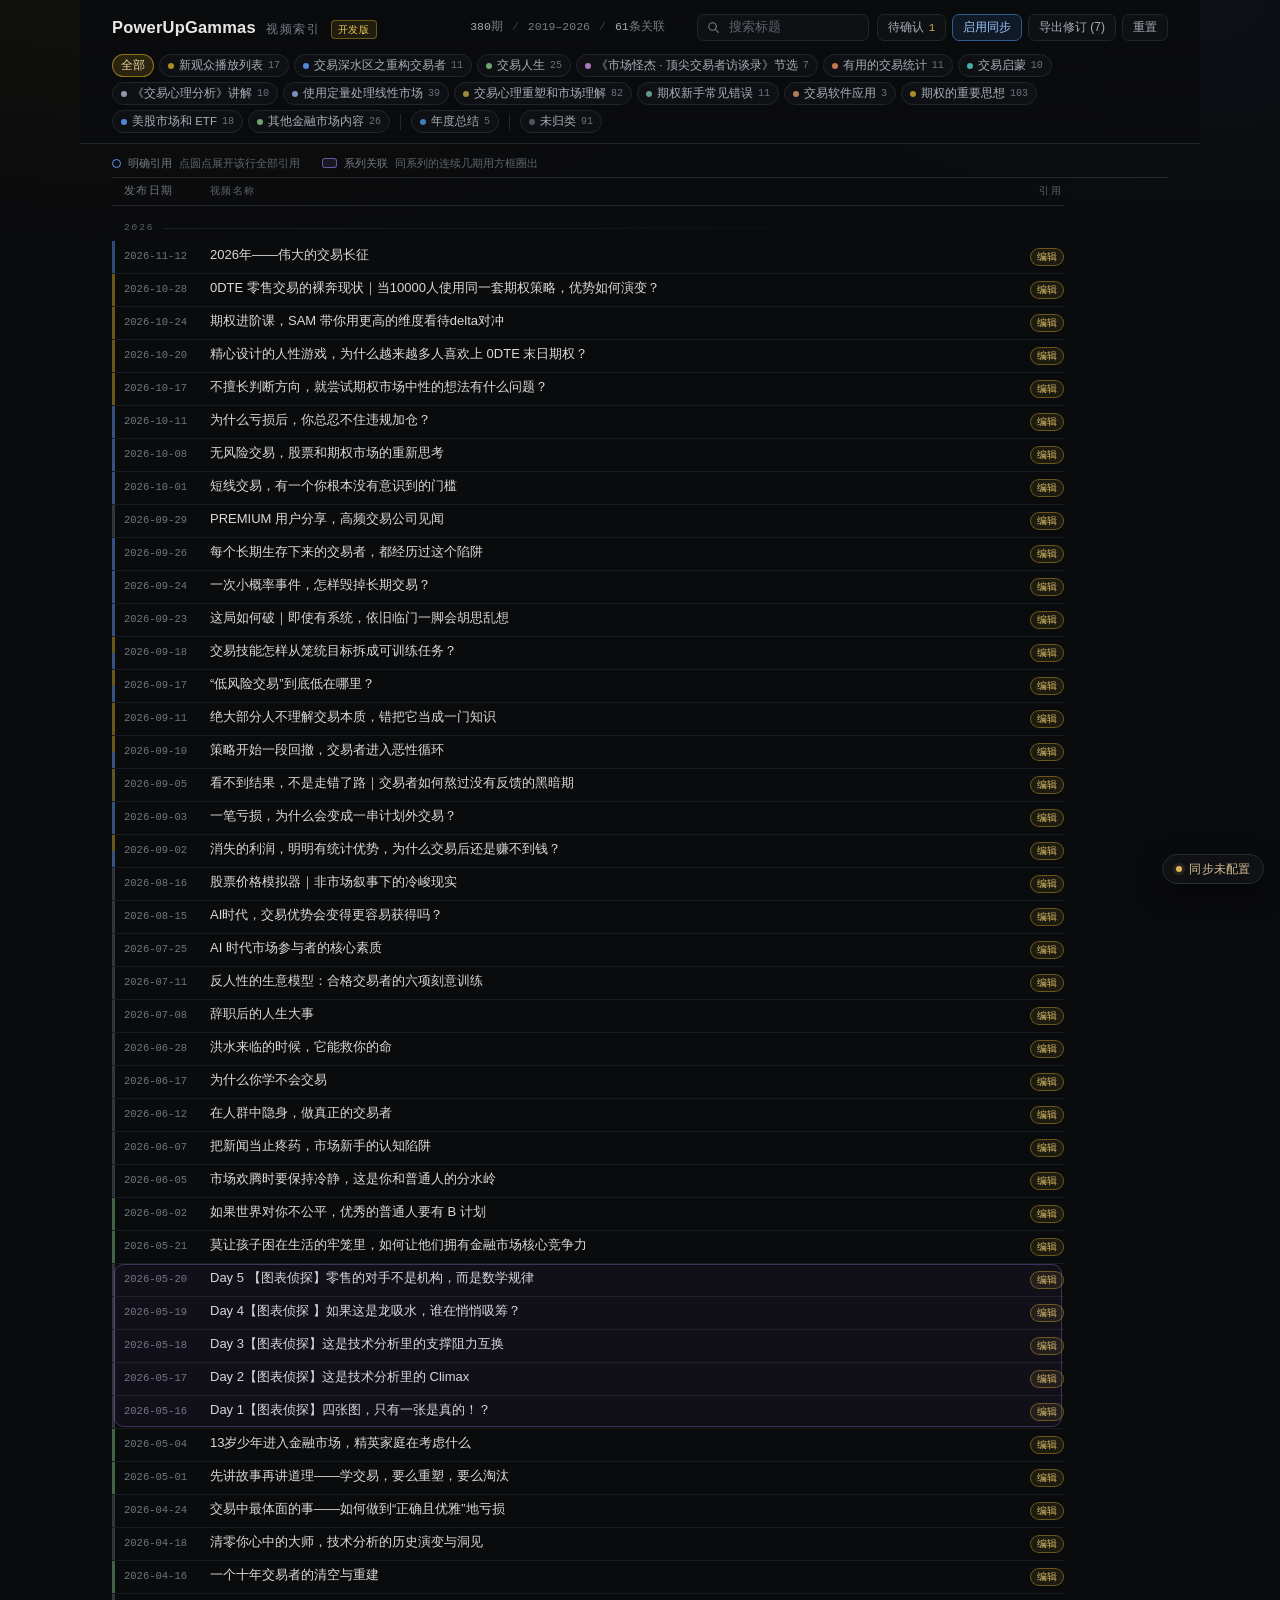
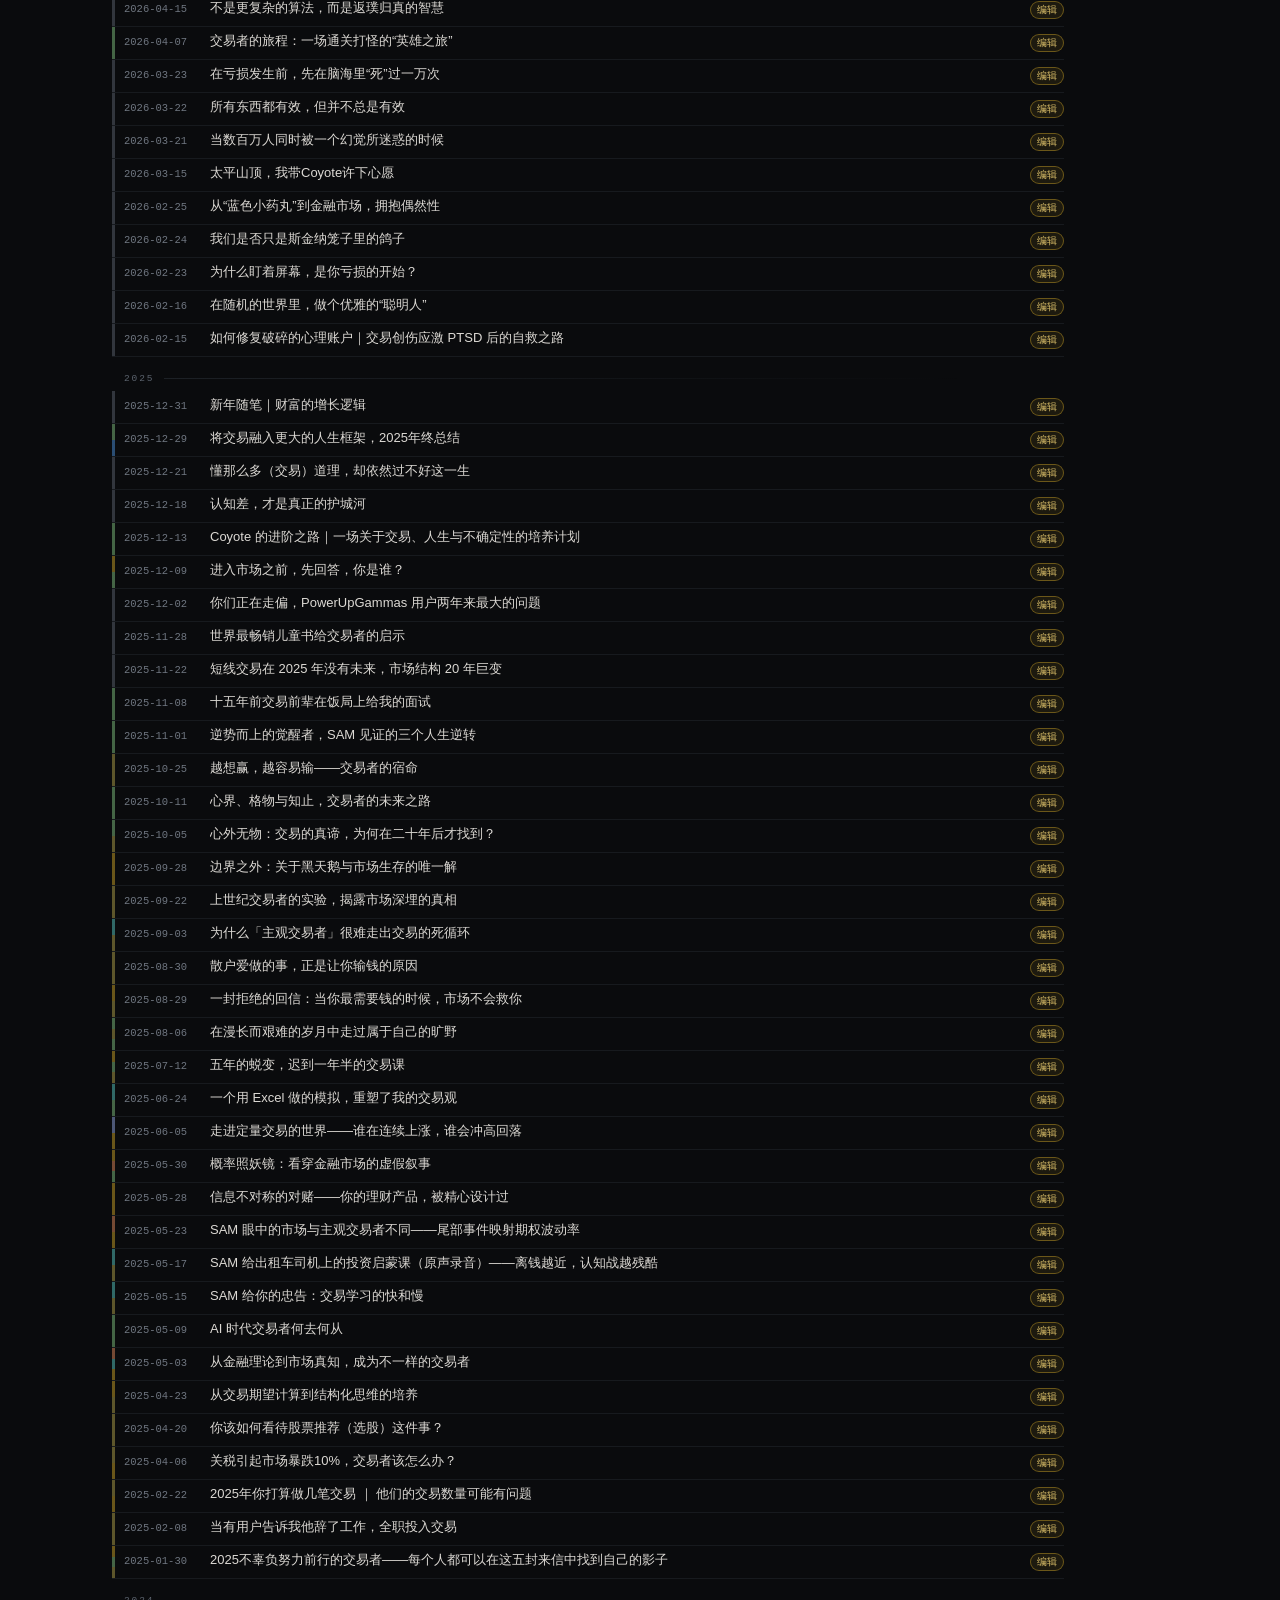
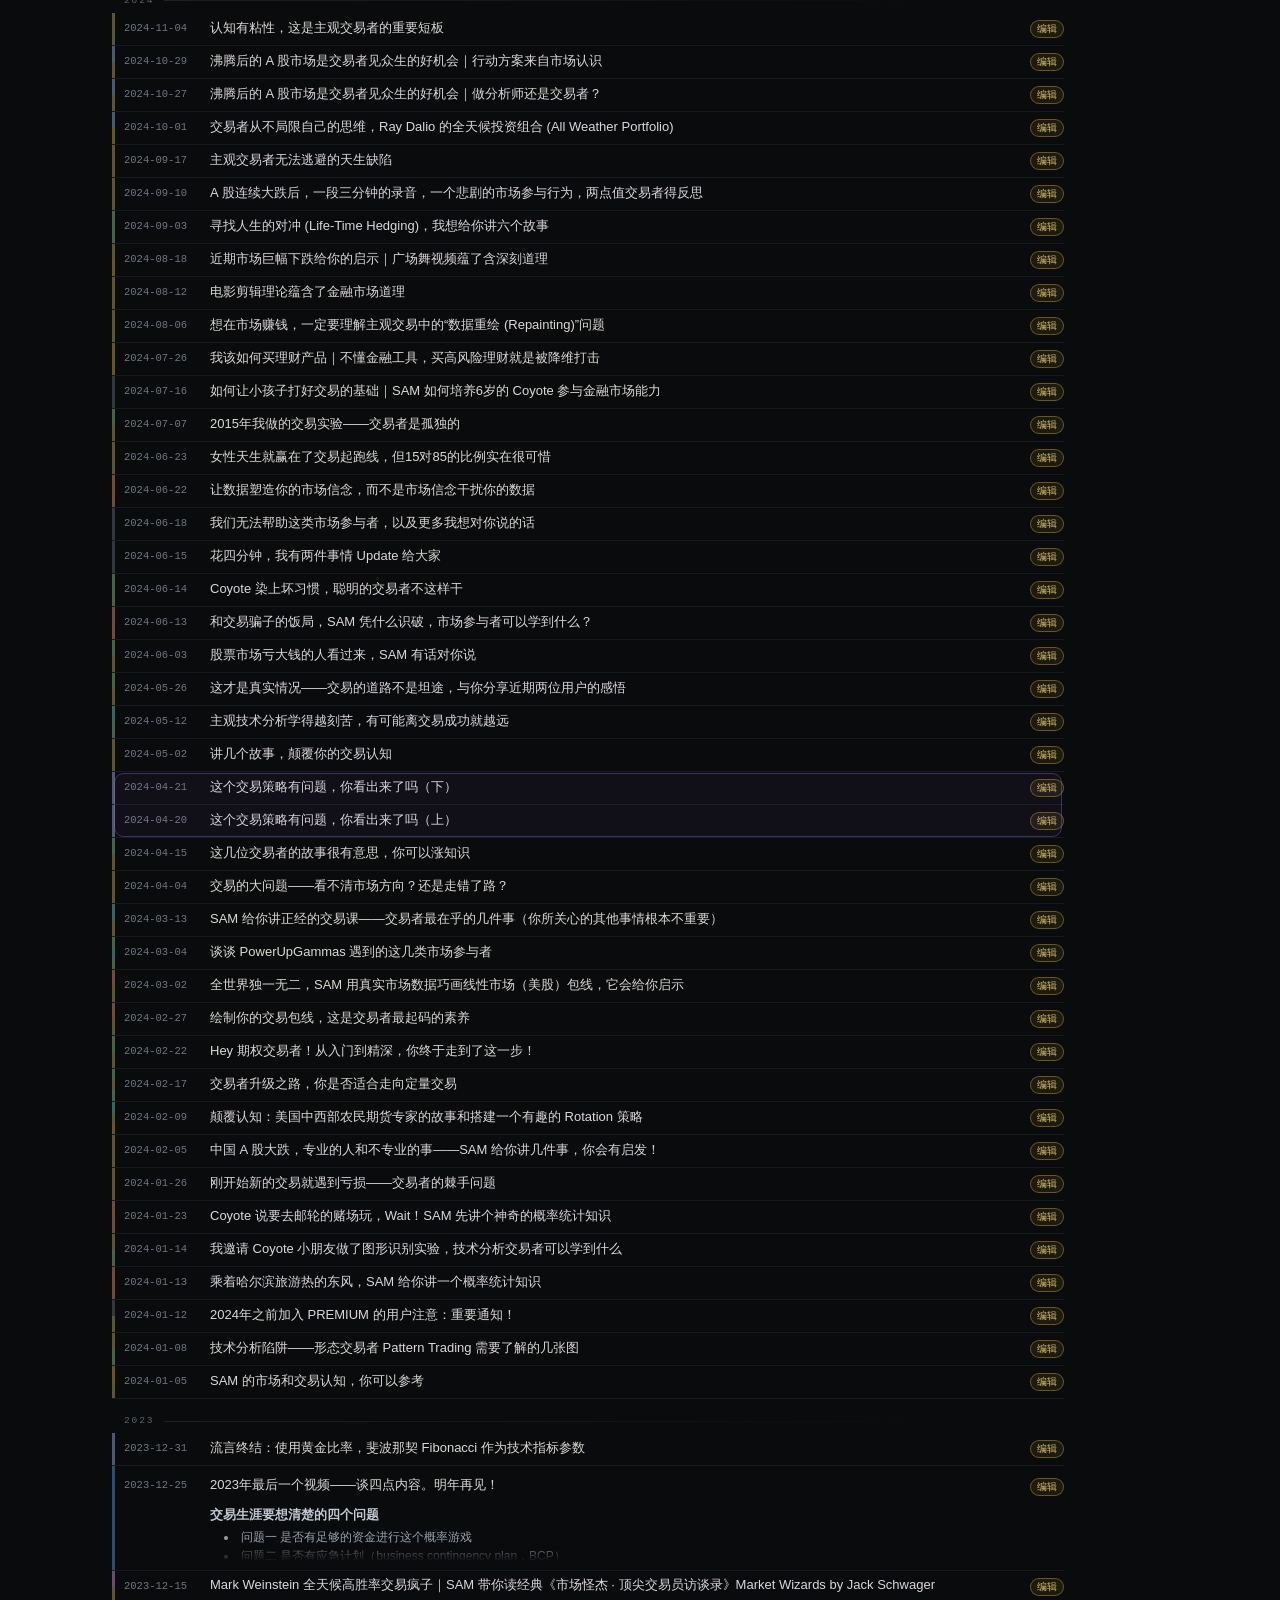
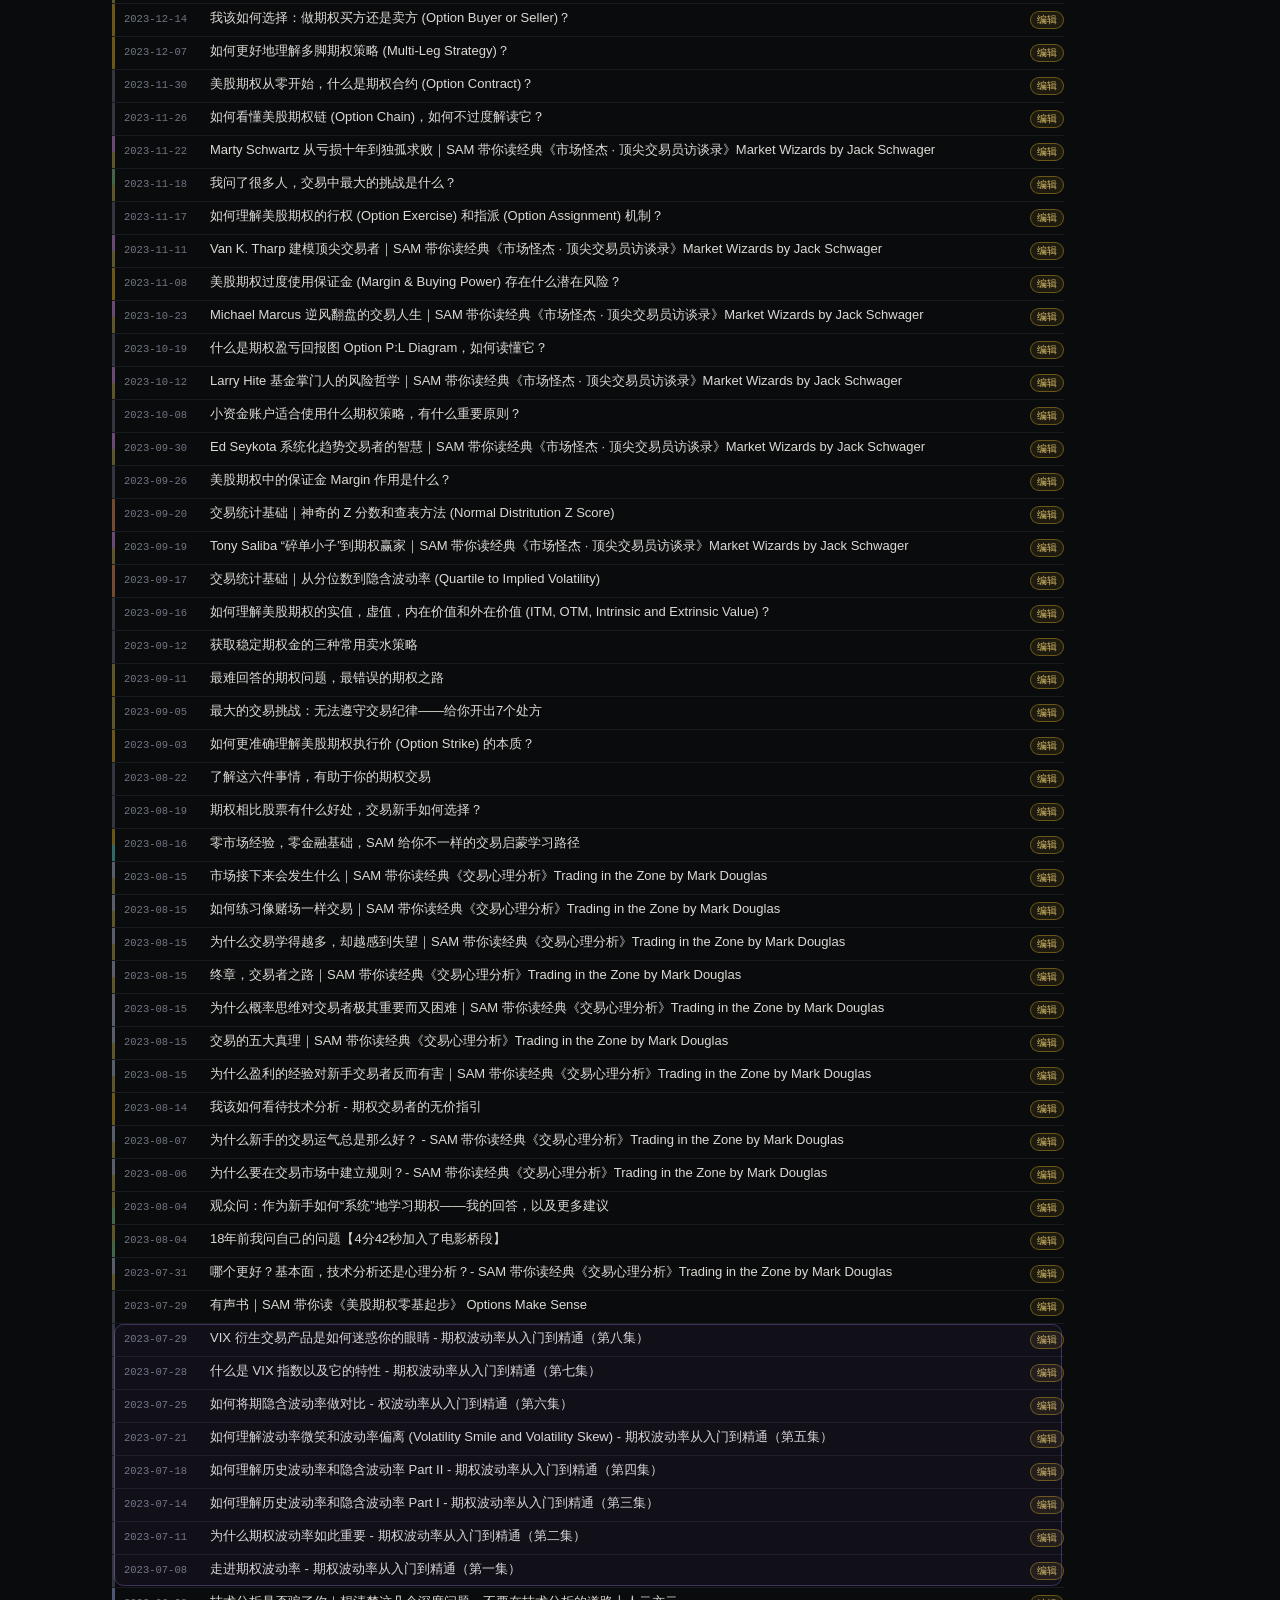
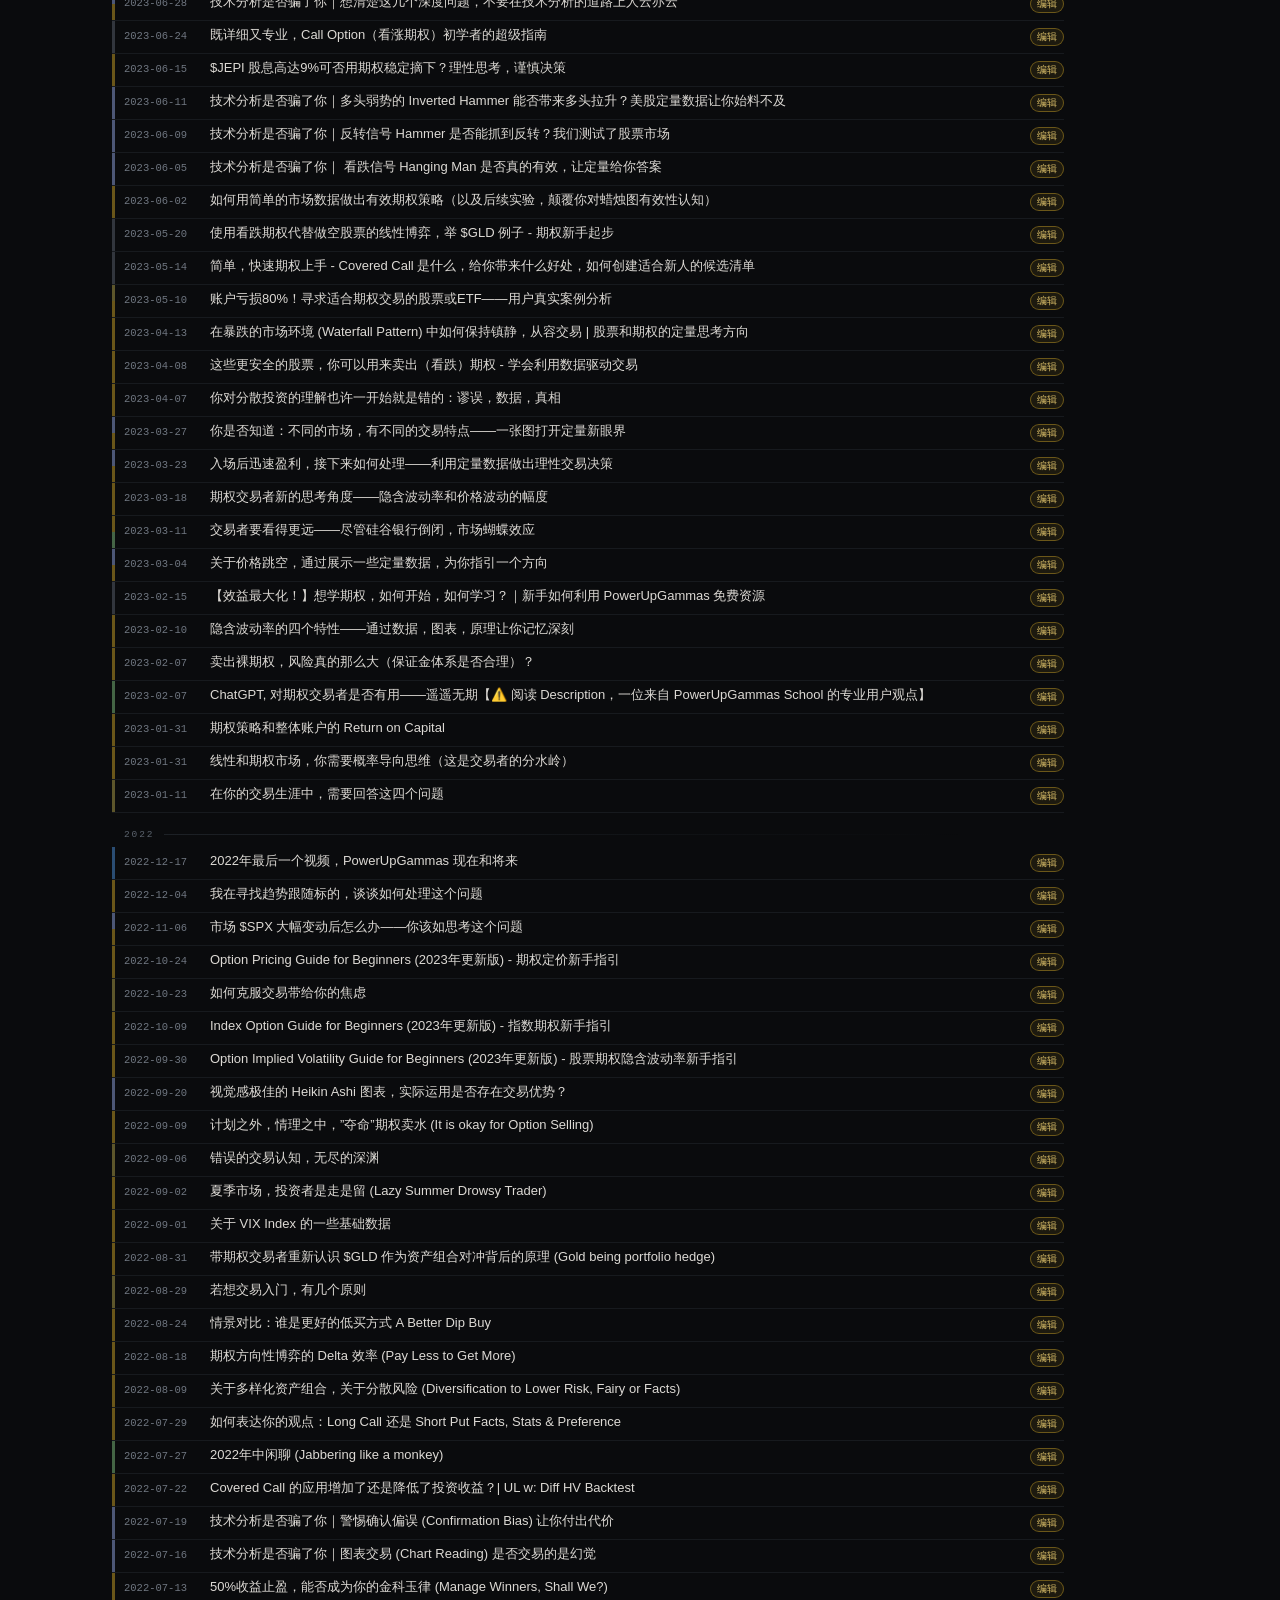
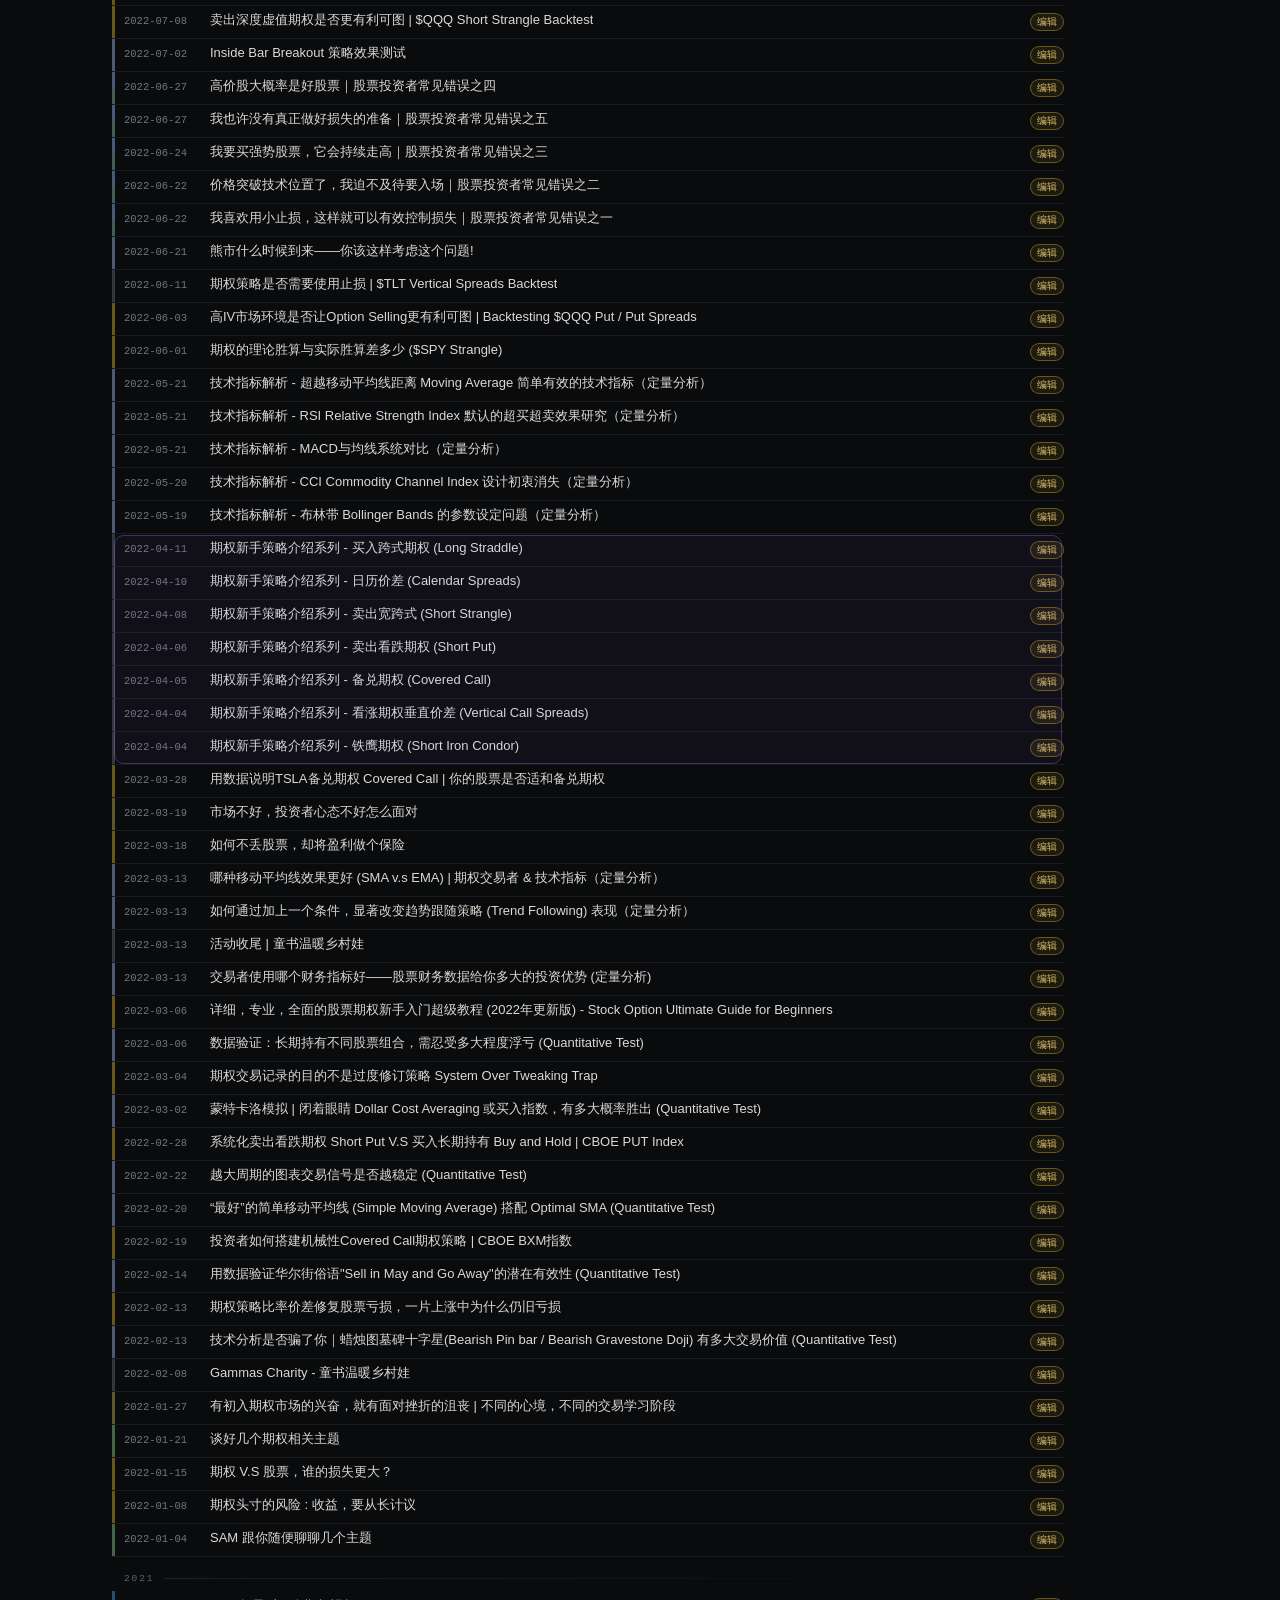
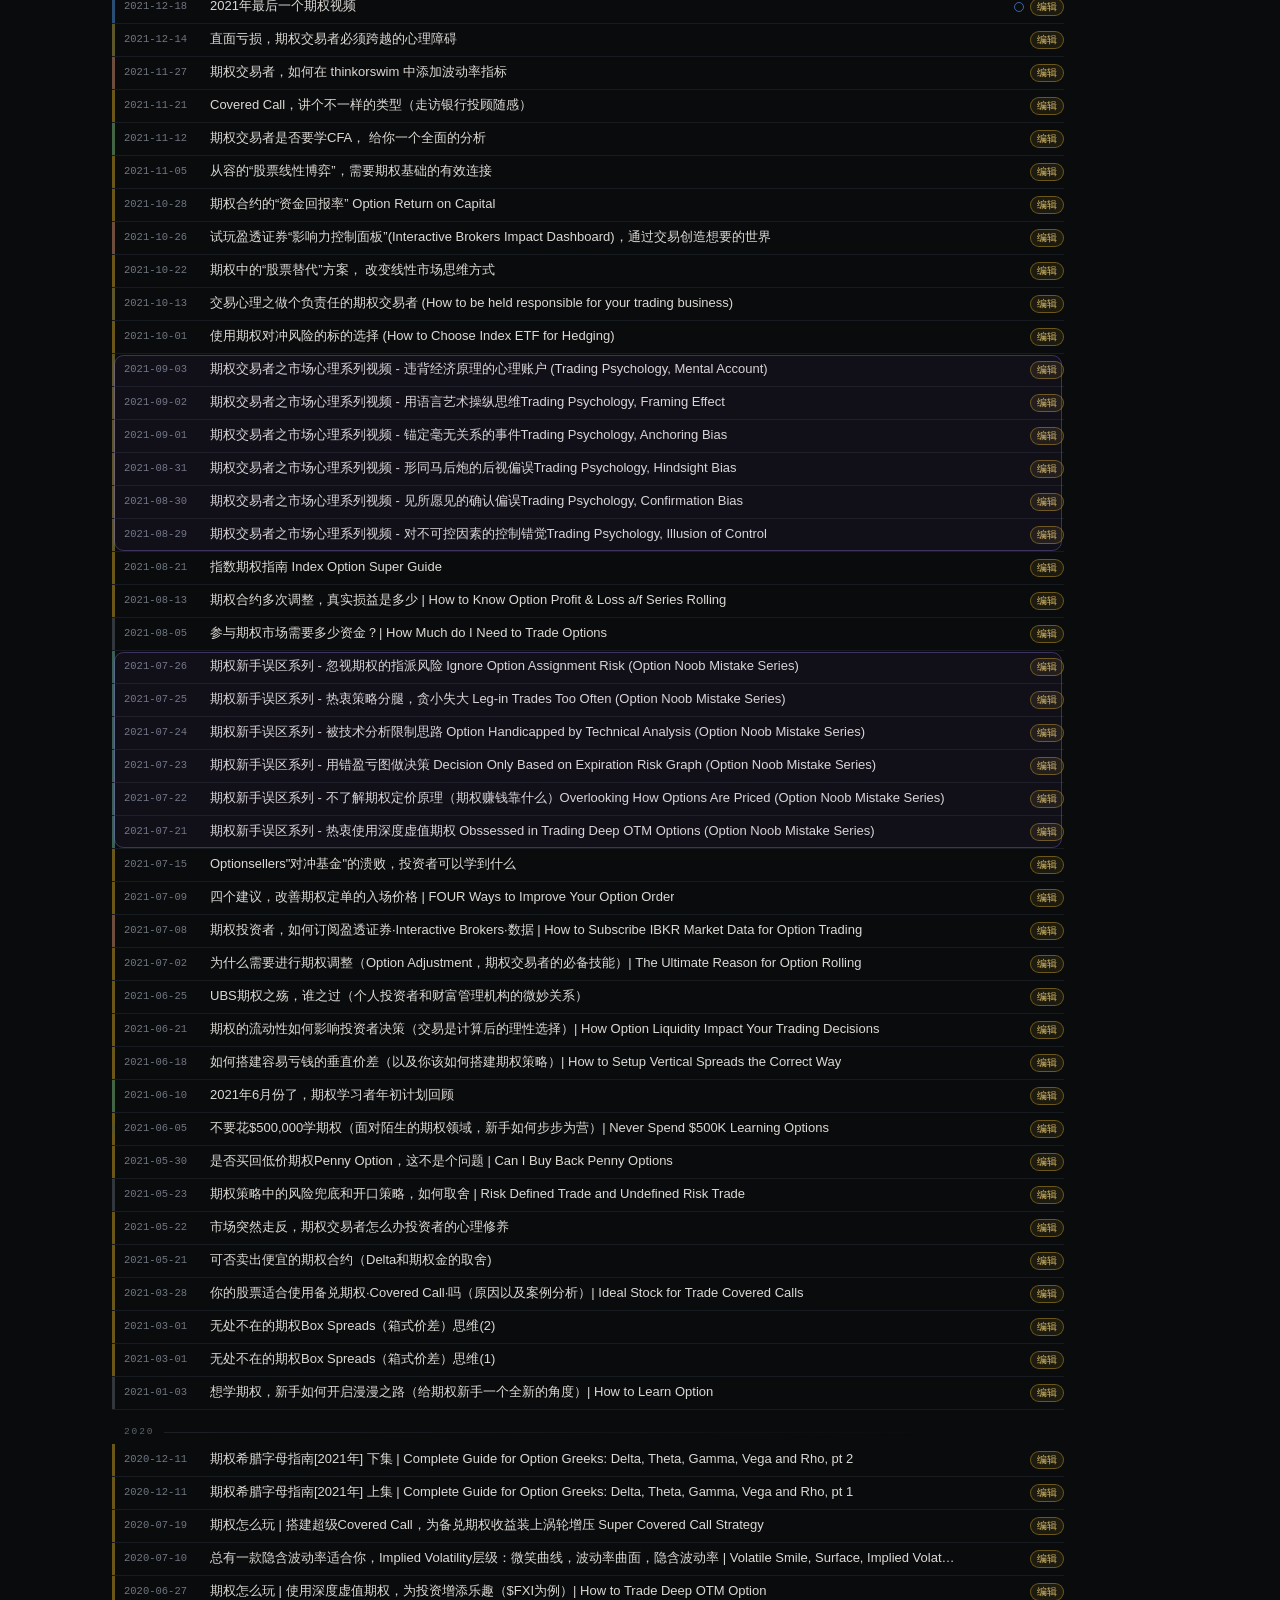
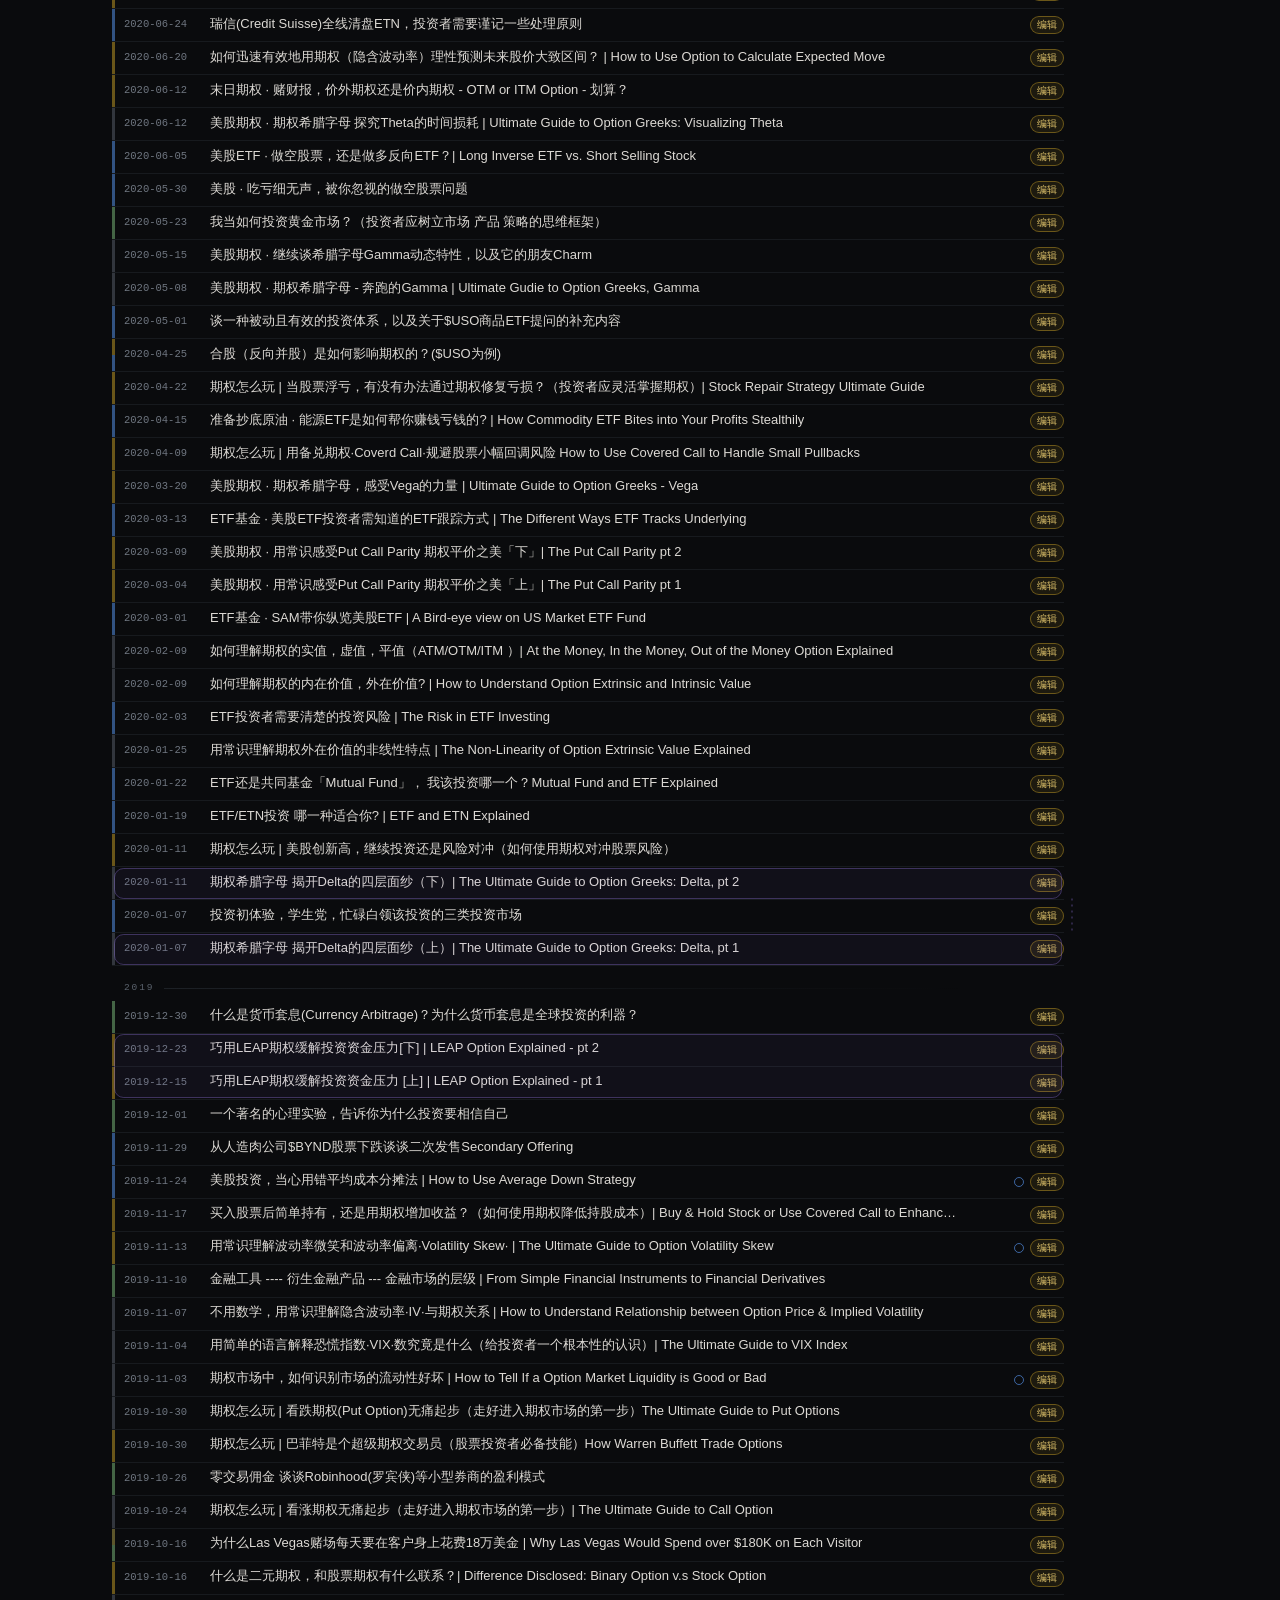
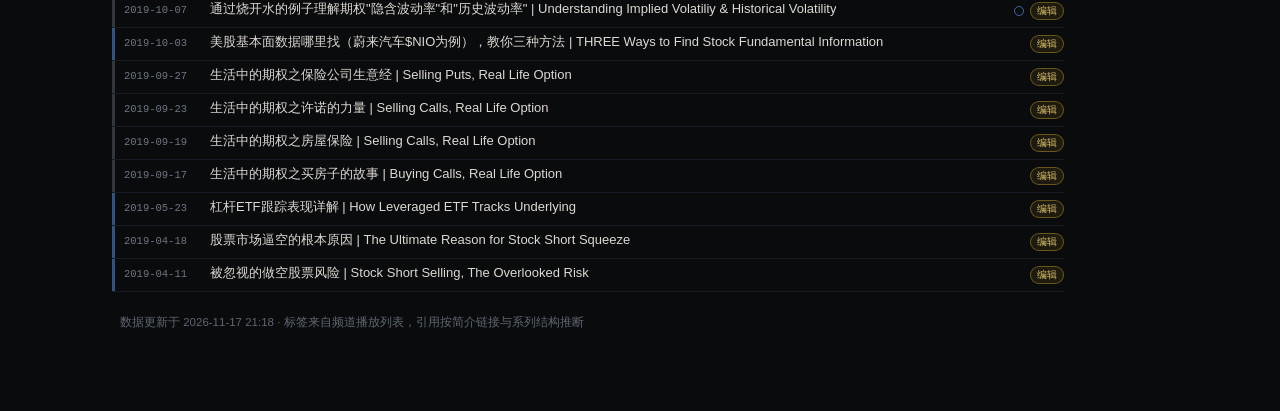
==== commit 97da3c44: "笔记编辑改为单一编辑区：恢复原生全选/方向键/撤销，保留行首即时渲染" ====
--- a/dev.html
+++ b/dev.html
@@ -780,6 +780,33 @@
 /* 源码模式单栏 */
 .ns.ns-solo{grid-template-columns:1fr}
 .ns.ns-solo .ns-src{min-height:120px}
+
+/* ---------- 富文本编辑区 ---------- */
+.rich{
+  outline:0;min-height:120px;padding:2px 0;
+  font-size:13px;line-height:1.72;color:#d6d3ce;
+}
+.rich:focus{outline:0}
+.rich p{margin:0 0 6px}
+.rich p:last-child{margin-bottom:0}
+.rich h1{font-size:19px;font-weight:650;color:#f0ede8;margin:8px 0 5px}
+.rich h2{font-size:16px;font-weight:640;color:#ece9e4;margin:7px 0 5px}
+.rich h3{font-size:14px;font-weight:620;color:#e4e0da;margin:6px 0 4px}
+.rich ul,.rich ol{margin:5px 0;padding-left:22px}
+.rich li{margin:2px 0}
+.rich ul li{list-style:disc}
+.rich ol li{list-style:decimal}
+.rich blockquote{border-left:2px solid #2f353d;margin:5px 0;padding-left:11px;color:#a9b1bb}
+.rich pre{
+  background:#12151a;border:1px solid #1d2127;border-radius:6px;
+  padding:8px 10px;margin:6px 0;white-space:pre-wrap;
+  font-family:var(--mono);font-size:12px;
+}
+.rich code{font-family:var(--mono);font-size:11.5px;background:#1a1e24;border-radius:3px;padding:0 3px}
+.rich a{color:#78aef8;text-decoration:underline}
+.rich hr{border:0;border-top:1px solid #2a3038;margin:9px 0}
+.rich strong{color:#f2efe9;font-weight:650}
+.rich:empty::before{content:"写点什么……行首 # 变标题，- 变列表";color:#4a5158}
 </style>
 </head>
 <body>
@@ -841,7 +868,7 @@
 </div>
 <script>window.__MODE__ = "dev";
 window.__DATA__ = {"channel":{"name":"PowerUpGammas","id":"UCTb0BeBF6L7l2JsebTauH0Q","url":"https://www.youtube.com/@PowerUpGammas"},"generatedAt":"2026-11-17 21:18","total":380,"videos":[{"n":1,"id":"pZRmCv-kfmc","title":"2026年——伟大的交易长征","date":"2026-11-12","length":1621,"autoTags":[],"autoRefs":[]},{"n":2,"id":"CC0dUapaBLU","title":"0DTE 零售交易的裸奔现状｜当10000人使用同一套期权策略，优势如何演变？","date":"2026-10-28","length":1476,"autoTags":["PLFzeuKbRQ3c0mogNzNPUo2Pxnvfpkgu8V"],"autoRefs":[]},{"n":3,"id":"x0qs9vBs_Dk","title":"期权进阶课，SAM 带你用更高的维度看待delta对冲","date":"2026-10-24","length":1697,"autoTags":["PLFzeuKbRQ3c0mogNzNPUo2Pxnvfpkgu8V"],"autoRefs":[]},{"n":4,"id":"ovTRVyqxJdk","title":"精心设计的人性游戏，为什么越来越多人喜欢上 0DTE 末日期权？","date":"2026-10-20","length":807,"autoTags":["PLFzeuKbRQ3c0mogNzNPUo2Pxnvfpkgu8V"],"autoRefs":[]},{"n":5,"id":"HX-lPgwZwvI","title":"不擅长判断方向，就尝试期权市场中性的想法有什么问题？","date":"2026-10-17","length":1607,"autoTags":["PLFzeuKbRQ3c0mogNzNPUo2Pxnvfpkgu8V"],"autoRefs":[]},{"n":6,"id":"ZQrQwtiOiMU","title":"为什么亏损后，你总忍不住违规加仓？","date":"2026-10-11","length":2145,"autoTags":["PLN5t2P6dJQjI"],"autoRefs":[]},{"n":7,"id":"KrU_-JH8VZA","title":"无风险交易，股票和期权市场的重新思考","date":"2026-10-08","length":1312,"autoTags":["PLN5t2P6dJQjI"],"autoRefs":[]},{"n":8,"id":"4n0o2HR52QE","title":"短线交易，有一个你根本没有意识到的门槛","date":"2026-10-01","length":1612,"autoTags":["PLN5t2P6dJQjI"],"autoRefs":[]},{"n":9,"id":"IWktICC4Q1k","title":"PREMIUM 用户分享，高频交易公司见闻","date":"2026-09-29","length":717,"autoTags":["PLFzeuKbRQ3c0SPg4JsJzgnASUAi8vRlhu"],"autoRefs":[]},{"n":10,"id":"bYW0k2AMPuM","title":"每个长期生存下来的交易者，都经历过这个陷阱","date":"2026-09-26","length":1801,"autoTags":["PLN5t2P6dJQjI"],"autoRefs":[]},{"n":11,"id":"wEoRebLrmXI","title":"一次小概率事件，怎样毁掉长期交易？","date":"2026-09-24","length":1611,"autoTags":["PLN5t2P6dJQjI"],"autoRefs":[]},{"n":12,"id":"ehjIcuC8GA4","title":"这局如何破｜即使有系统，依旧临门一脚会胡思乱想","date":"2026-09-23","length":1919,"autoTags":["PLN5t2P6dJQjI"],"autoRefs":[]},{"n":13,"id":"nQcqX4CQggM","title":"交易技能怎样从笼统目标拆成可训练任务？","date":"2026-09-18","length":1706,"autoTags":["PLMglWyDBZoj0","PLN5t2P6dJQjI"],"autoRefs":[]},{"n":14,"id":"zu9Aovp_P-c","title":"“低风险交易”到底低在哪里？","date":"2026-09-17","length":1340,"autoTags":["PLMglWyDBZoj0","PLN5t2P6dJQjI"],"autoRefs":[]},{"n":15,"id":"H72urFE6xZ0","title":"绝大部分人不理解交易本质，错把它当成一门知识","date":"2026-09-11","length":958,"autoTags":["PLMglWyDBZoj0"],"autoRefs":[]},{"n":16,"id":"VfUI0QDYNDQ","title":"策略开始一段回撤，交易者进入恶性循环","date":"2026-09-10","length":1581,"autoTags":["PLMglWyDBZoj0","PLN5t2P6dJQjI"],"autoRefs":[]},{"n":17,"id":"qWYw8j9CLLs","title":"看不到结果，不是走错了路｜交易者如何熬过没有反馈的黑暗期","date":"2026-09-05","length":379,"autoTags":["PLFzeuKbRQ3c0r5qcqg2AA1TbLngDITGsV"],"autoRefs":[]},{"n":18,"id":"eLCo5rd6xVU","title":"一笔亏损，为什么会变成一串计划外交易？","date":"2026-09-03","length":1979,"autoTags":["PLN5t2P6dJQjI"],"autoRefs":[]},{"n":19,"id":"gxNMETzy3go","title":"消失的利润，明明有统计优势，为什么交易后还是赚不到钱？","date":"2026-09-02","length":1281,"autoTags":["PLMglWyDBZoj0","PLN5t2P6dJQjI"],"autoRefs":[]},{"n":20,"id":"ODBEMsAhOow","title":"股票价格模拟器｜非市场叙事下的冷峻现实","date":"2026-08-16","length":1028,"autoTags":[],"autoRefs":[]},{"n":21,"id":"fSRIHrwCvNU","title":"AI时代，交易优势会变得更容易获得吗？","date":"2026-08-15","length":1200,"autoTags":[],"autoRefs":[]},{"n":22,"id":"_wDW5idaUPw","title":"AI 时代市场参与者的核心素质","date":"2026-07-25","length":1719,"autoTags":[],"autoRefs":[]},{"n":23,"id":"CxdZXt7EkCQ","title":"反人性的生意模型：合格交易者的六项刻意训练","date":"2026-07-11","length":2030,"autoTags":[],"autoRefs":[]},{"n":24,"id":"Ce95BIycDlA","title":"辞职后的人生大事","date":"2026-07-08","length":1999,"autoTags":[],"autoRefs":[]},{"n":25,"id":"97z3d_xcm2I","title":"洪水来临的时候，它能救你的命","date":"2026-06-28","length":859,"autoTags":[],"autoRefs":[]},{"n":26,"id":"vEcTXk_7GkM","title":"为什么你学不会交易","date":"2026-06-17","length":298,"autoTags":[],"autoRefs":[]},{"n":27,"id":"0ecfVqApLog","title":"在人群中隐身，做真正的交易者","date":"2026-06-12","length":538,"autoTags":[],"autoRefs":[]},{"n":28,"id":"LR8vTK-Nrd0","title":"把新闻当止疼药，市场新手的认知陷阱","date":"2026-06-07","length":419,"autoTags":[],"autoRefs":[]},{"n":29,"id":"z5qdpXmOOoA","title":"市场欢腾时要保持冷静，这是你和普通人的分水岭","date":"2026-06-05","length":853,"autoTags":[],"autoRefs":[]},{"n":30,"id":"Qz0hrbdYlvY","title":"如果世界对你不公平，优秀的普通人要有 B 计划","date":"2026-06-02","length":659,"autoTags":["PLFzeuKbRQ3c1xUYq1GIVFwgrlhSMMJS6g"],"autoRefs":[]},{"n":31,"id":"9uV-zmNibWo","title":"莫让孩子困在生活的牢笼里，如何让他们拥有金融市场核心竞争力","date":"2026-05-21","length":977,"autoTags":["PLFzeuKbRQ3c1xUYq1GIVFwgrlhSMMJS6g"],"autoRefs":[]},{"n":32,"id":"pNdAv8wlcYU","title":"Day 5 【图表侦探】零售的对手不是机构，而是数学规律","date":"2026-05-20","length":648,"autoTags":[],"autoRefs":[{"to":"gROkHExLNNg","n":33,"type":"series","series":"图表侦探"}],"series":"图表侦探"},{"n":33,"id":"gROkHExLNNg","title":"Day 4【图表侦探 】如果这是龙吸水，谁在悄悄吸筹？","date":"2026-05-19","length":210,"autoTags":[],"autoRefs":[{"to":"ti7kRdmLxy0","n":34,"type":"series","series":"图表侦探"}],"series":"图表侦探"},{"n":34,"id":"ti7kRdmLxy0","title":"Day 3【图表侦探】这是技术分析里的支撑阻力互换","date":"2026-05-18","length":255,"autoTags":[],"autoRefs":[{"to":"o3tCJeFdJ8c","n":35,"type":"series","series":"图表侦探"}],"series":"图表侦探"},{"n":35,"id":"o3tCJeFdJ8c","title":"Day 2【图表侦探】这是技术分析里的 Climax","date":"2026-05-17","length":165,"autoTags":[],"autoRefs":[{"to":"Iqslj7m59Tc","n":36,"type":"series","series":"图表侦探"}],"series":"图表侦探"},{"n":36,"id":"Iqslj7m59Tc","title":"Day 1【图表侦探】四张图，只有一张是真的！？","date":"2026-05-16","length":133,"autoTags":[],"autoRefs":[],"series":"图表侦探"},{"n":37,"id":"YJtyvvfXVOM","title":"13岁少年进入金融市场，精英家庭在考虑什么","date":"2026-05-04","length":772,"autoTags":["PLFzeuKbRQ3c1xUYq1GIVFwgrlhSMMJS6g"],"autoRefs":[]},{"n":38,"id":"49eI01GkmLI","title":"先讲故事再讲道理——学交易，要么重塑，要么淘汰","date":"2026-05-01","length":822,"autoTags":["PLFzeuKbRQ3c1xUYq1GIVFwgrlhSMMJS6g"],"autoRefs":[]},{"n":39,"id":"V8TWQs4K5yo","title":"交易中最体面的事——如何做到“正确且优雅”地亏损","date":"2026-04-24","length":893,"autoTags":[],"autoRefs":[]},{"n":40,"id":"tO6WOd1dE1I","title":"清零你心中的大师，技术分析的历史演变与洞见","date":"2026-04-18","length":1915,"autoTags":[],"autoRefs":[]},{"n":41,"id":"INGKoQc9rF0","title":"一个十年交易者的清空与重建","date":"2026-04-16","length":490,"autoTags":["PLFzeuKbRQ3c1xUYq1GIVFwgrlhSMMJS6g"],"autoRefs":[]},{"n":42,"id":"Ebn4PBHo0NU","title":"不是更复杂的算法，而是返璞归真的智慧","date":"2026-04-15","length":944,"autoTags":[],"autoRefs":[]},{"n":43,"id":"ZJsO4bw6hCo","title":"交易者的旅程：一场通关打怪的“英雄之旅”","date":"2026-04-07","length":1418,"autoTags":["PLFzeuKbRQ3c1xUYq1GIVFwgrlhSMMJS6g"],"autoRefs":[]},{"n":44,"id":"I1-47jH_EC8","title":"在亏损发生前，先在脑海里“死”过一万次","date":"2026-03-23","length":250,"autoTags":[],"autoRefs":[]},{"n":45,"id":"Q70auwrnfng","title":"所有东西都有效，但并不总是有效","date":"2026-03-22","length":361,"autoTags":[],"autoRefs":[]},{"n":46,"id":"xBxfI9UP7io","title":"当数百万人同时被一个幻觉所迷惑的时候","date":"2026-03-21","length":891,"autoTags":[],"autoRefs":[]},{"n":47,"id":"jexJRXymFMg","title":"太平山顶，我带Coyote许下心愿","date":"2026-03-15","length":331,"autoTags":[],"autoRefs":[]},{"n":48,"id":"4bbmlQ0j8os","title":"从“蓝色小药丸”到金融市场，拥抱偶然性","date":"2026-02-25","length":355,"autoTags":[],"autoRefs":[]},{"n":49,"id":"wArI6flrxlQ","title":"我们是否只是斯金纳笼子里的鸽子","date":"2026-02-24","length":252,"autoTags":[],"autoRefs":[]},{"n":50,"id":"yy7tK5Xs0bs","title":"为什么盯着屏幕，是你亏损的开始？","date":"2026-02-23","length":450,"autoTags":[],"autoRefs":[]},{"n":51,"id":"UeTS6pl2UKc","title":"在随机的世界里，做个优雅的“聪明人”","date":"2026-02-16","length":443,"autoTags":[],"autoRefs":[]},{"n":52,"id":"oIhhZU4n1Ak","title":"如何修复破碎的心理账户｜交易创伤应激 PTSD 后的自救之路","date":"2026-02-15","length":834,"autoTags":[],"autoRefs":[]},{"n":53,"id":"KJ_gyFesR64","title":"新年随笔｜财富的增长逻辑","date":"2025-12-31","length":239,"autoTags":[],"autoRefs":[]},{"n":54,"id":"5htrW5Rb94s","title":"将交易融入更大的人生框架，2025年终总结","date":"2025-12-29","length":611,"autoTags":["PLFzeuKbRQ3c1xUYq1GIVFwgrlhSMMJS6g"],"autoRefs":[]},{"n":55,"id":"1kFZJ9-qR3o","title":"懂那么多（交易）道理，却依然过不好这一生","date":"2025-12-21","length":712,"autoTags":[],"autoRefs":[]},{"n":56,"id":"D0vXg_-K_9Q","title":"认知差，才是真正的护城河","date":"2025-12-18","length":436,"autoTags":[],"autoRefs":[]},{"n":57,"id":"VR47JDng8_E","title":"Coyote 的进阶之路｜一场关于交易、人生与不确定性的培养计划","date":"2025-12-13","length":523,"autoTags":["PLFzeuKbRQ3c1xUYq1GIVFwgrlhSMMJS6g"],"autoRefs":[]},{"n":58,"id":"7iRuCkSGhlc","title":"进入市场之前，先回答，你是谁？","date":"2025-12-09","length":910,"autoTags":["PLMglWyDBZoj0","PLFzeuKbRQ3c1xUYq1GIVFwgrlhSMMJS6g"],"autoRefs":[]},{"n":59,"id":"c6DG2VMm094","title":"你们正在走偏，PowerUpGammas 用户两年来最大的问题","date":"2025-12-02","length":542,"autoTags":[],"autoRefs":[]},{"n":60,"id":"bYbtVHFRA78","title":"世界最畅销儿童书给交易者的启示","date":"2025-11-28","length":685,"autoTags":[],"autoRefs":[]},{"n":61,"id":"iSFswQRZP5E","title":"短线交易在 2025 年没有未来，市场结构 20 年巨变","date":"2025-11-22","length":647,"autoTags":[],"autoRefs":[]},{"n":62,"id":"V5w0X3-hS48","title":"十五年前交易前辈在饭局上给我的面试","date":"2025-11-08","length":339,"autoTags":["PLFzeuKbRQ3c1xUYq1GIVFwgrlhSMMJS6g"],"autoRefs":[]},{"n":63,"id":"S6eJ5D3Byq0","title":"逆势而上的觉醒者，SAM 见证的三个人生逆转","date":"2025-11-01","length":567,"autoTags":["PLFzeuKbRQ3c1xUYq1GIVFwgrlhSMMJS6g"],"autoRefs":[]},{"n":64,"id":"TpKVd8ZUSbE","title":"越想赢，越容易输——交易者的宿命","date":"2025-10-25","length":615,"autoTags":["PLFzeuKbRQ3c0r5qcqg2AA1TbLngDITGsV"],"autoRefs":[]},{"n":65,"id":"wPwY99xZzWI","title":"心界、格物与知止，交易者的未来之路","date":"2025-10-11","length":1584,"autoTags":["PLFzeuKbRQ3c1xUYq1GIVFwgrlhSMMJS6g"],"autoRefs":[]},{"n":66,"id":"Phpw6k3wpGM","title":"心外无物：交易的真谛，为何在二十年后才找到？","date":"2025-10-05","length":569,"autoTags":["PLFzeuKbRQ3c1xUYq1GIVFwgrlhSMMJS6g","PLFzeuKbRQ3c0r5qcqg2AA1TbLngDITGsV"],"autoRefs":[]},{"n":67,"id":"YBxJOcDvdic","title":"边界之外：关于黑天鹅与市场生存的唯一解","date":"2025-09-28","length":738,"autoTags":["PLMglWyDBZoj0","PLFzeuKbRQ3c0mogNzNPUo2Pxnvfpkgu8V"],"autoRefs":[]},{"n":68,"id":"ExI_fPquHxg","title":"上世纪交易者的实验，揭露市场深埋的真相","date":"2025-09-22","length":542,"autoTags":["PLFzeuKbRQ3c0r5qcqg2AA1TbLngDITGsV"],"autoRefs":[]},{"n":69,"id":"eX_gbnP1LkQ","title":"为什么「主观交易者」很难走出交易的死循环","date":"2025-09-03","length":629,"autoTags":["PLFzeuKbRQ3c17yzY6m18UbZrbP3H8yQDD","PLFzeuKbRQ3c0r5qcqg2AA1TbLngDITGsV"],"autoRefs":[]},{"n":70,"id":"AtS7uvh0hnY","title":"散户爱做的事，正是让你输钱的原因","date":"2025-08-30","length":691,"autoTags":["PLFzeuKbRQ3c0r5qcqg2AA1TbLngDITGsV"],"autoRefs":[]},{"n":71,"id":"L1IprgrhZ1I","title":"一封拒绝的回信：当你最需要钱的时候，市场不会救你","date":"2025-08-29","length":516,"autoTags":["PLMglWyDBZoj0","PLFzeuKbRQ3c0r5qcqg2AA1TbLngDITGsV"],"autoRefs":[]},{"n":72,"id":"o_Dijflbvyg","title":"在漫长而艰难的岁月中走过属于自己的旷野","date":"2025-08-06","length":2094,"autoTags":["PLFzeuKbRQ3c1xUYq1GIVFwgrlhSMMJS6g","PLFzeuKbRQ3c0r5qcqg2AA1TbLngDITGsV","PLFzeuKbRQ3c2xUmsl8VZTZiBuB6iV-F87"],"autoRefs":[]},{"n":73,"id":"9e9tZY9oEQQ","title":"五年的蜕变，迟到一年半的交易课","date":"2025-07-12","length":1080,"autoTags":["PLMglWyDBZoj0","PLFzeuKbRQ3c1xUYq1GIVFwgrlhSMMJS6g","PLFzeuKbRQ3c0r5qcqg2AA1TbLngDITGsV"],"autoRefs":[]},{"n":74,"id":"se_tB0A8oAE","title":"一个用 Excel 做的模拟，重塑了我的交易观","date":"2025-06-24","length":468,"autoTags":["PLFzeuKbRQ3c17yzY6m18UbZrbP3H8yQDD","PLFzeuKbRQ3c2xUmsl8VZTZiBuB6iV-F87"],"autoRefs":[]},{"n":75,"id":"1Zd9XUNmLYg","title":"走进定量交易的世界——谁在连续上涨，谁会冲高回落","date":"2025-06-05","length":680,"autoTags":["PLFzeuKbRQ3c38rX4SDoIJZc-8SVqPZ0bH","PLFzeuKbRQ3c0mogNzNPUo2Pxnvfpkgu8V"],"autoRefs":[]},{"n":76,"id":"6NiUO0DPPcc","title":"概率照妖镜：看穿金融市场的虚假叙事","date":"2025-05-30","length":286,"autoTags":["PLMglWyDBZoj0","PLFzeuKbRQ3c0cOBWw7JCVXXsJCGYhgJxA","PLFzeuKbRQ3c2xUmsl8VZTZiBuB6iV-F87"],"autoRefs":[]},{"n":77,"id":"lk-2-nME5BE","title":"信息不对称的对赌——你的理财产品，被精心设计过","date":"2025-05-28","length":619,"autoTags":["PLFzeuKbRQ3c0mogNzNPUo2Pxnvfpkgu8V"],"autoRefs":[]},{"n":78,"id":"JUjj8w8yaXw","title":"SAM 眼中的市场与主观交易者不同——尾部事件映射期权波动率","date":"2025-05-23","length":732,"autoTags":["PLFzeuKbRQ3c0cOBWw7JCVXXsJCGYhgJxA","PLFzeuKbRQ3c0mogNzNPUo2Pxnvfpkgu8V"],"autoRefs":[]},{"n":79,"id":"YgoVJl7TOGg","title":"SAM 给出租车司机上的投资启蒙课（原声录音）——离钱越近，认知战越残酷","date":"2025-05-17","length":954,"autoTags":["PLFzeuKbRQ3c17yzY6m18UbZrbP3H8yQDD","PLFzeuKbRQ3c0r5qcqg2AA1TbLngDITGsV"],"autoRefs":[]},{"n":80,"id":"n08_6mVuWrk","title":"SAM 给你的忠告：交易学习的快和慢","date":"2025-05-15","length":1402,"autoTags":["PLFzeuKbRQ3c17yzY6m18UbZrbP3H8yQDD","PLFzeuKbRQ3c0r5qcqg2AA1TbLngDITGsV"],"autoRefs":[]},{"n":81,"id":"HB9kZLIY5Fk","title":"AI 时代交易者何去何从","date":"2025-05-09","length":1020,"autoTags":["PLFzeuKbRQ3c2xUmsl8VZTZiBuB6iV-F87"],"autoRefs":[]},{"n":82,"id":"3kHyOCzGBIk","title":"从金融理论到市场真知，成为不一样的交易者","date":"2025-05-03","length":1421,"autoTags":["PLFzeuKbRQ3c0cOBWw7JCVXXsJCGYhgJxA","PLFzeuKbRQ3c17yzY6m18UbZrbP3H8yQDD","PLFzeuKbRQ3c0mogNzNPUo2Pxnvfpkgu8V"],"autoRefs":[]},{"n":83,"id":"sDKaHQnN9dI","title":"从交易期望计算到结构化思维的培养","date":"2025-04-23","length":952,"autoTags":["PLMglWyDBZoj0","PLFzeuKbRQ3c0r5qcqg2AA1TbLngDITGsV"],"autoRefs":[]},{"n":84,"id":"LRY3w3ZwaNE","title":"你该如何看待股票推荐（选股）这件事？","date":"2025-04-20","length":1201,"autoTags":["PLFzeuKbRQ3c0r5qcqg2AA1TbLngDITGsV"],"autoRefs":[]},{"n":85,"id":"Rfu8r0tW-Oc","title":"关税引起市场暴跌10%，交易者该怎么办？","date":"2025-04-06","length":1277,"autoTags":["PLFzeuKbRQ3c0r5qcqg2AA1TbLngDITGsV","PLFzeuKbRQ3c0mogNzNPUo2Pxnvfpkgu8V"],"autoRefs":[]},{"n":86,"id":"gLiFtDQRpsw","title":"2025年你打算做几笔交易 ｜ 他们的交易数量可能有问题","date":"2025-02-22","length":1124,"autoTags":["PLFzeuKbRQ3c0r5qcqg2AA1TbLngDITGsV","PLFzeuKbRQ3c0mogNzNPUo2Pxnvfpkgu8V"],"autoRefs":[]},{"n":87,"id":"GJjEZdsdlPA","title":"当有用户告诉我他辞了工作，全职投入交易","date":"2025-02-08","length":785,"autoTags":["PLFzeuKbRQ3c0r5qcqg2AA1TbLngDITGsV"],"autoRefs":[]},{"n":88,"id":"tijwHmkMQd8","title":"2025不辜负努力前行的交易者——每个人都可以在这五封来信中找到自己的影子","date":"2025-01-30","length":921,"autoTags":["PLMglWyDBZoj0","PLFzeuKbRQ3c1xUYq1GIVFwgrlhSMMJS6g","PLFzeuKbRQ3c0r5qcqg2AA1TbLngDITGsV"],"autoRefs":[]},{"n":89,"id":"UXfiOGuw1oQ","title":"认知有粘性，这是主观交易者的重要短板","date":"2024-11-04","length":512,"autoTags":["PLFzeuKbRQ3c0r5qcqg2AA1TbLngDITGsV"],"autoRefs":[]},{"n":90,"id":"nfrfqn2mlo0","title":"沸腾后的 A 股市场是交易者见众生的好机会｜行动方案来自市场认识","date":"2024-10-29","length":1240,"autoTags":["PLFzeuKbRQ3c38rX4SDoIJZc-8SVqPZ0bH","PLFzeuKbRQ3c0r5qcqg2AA1TbLngDITGsV"],"autoRefs":[]},{"n":91,"id":"6OqmsDuzp1M","title":"沸腾后的 A 股市场是交易者见众生的好机会｜做分析师还是交易者？","date":"2024-10-27","length":1301,"autoTags":["PLFzeuKbRQ3c38rX4SDoIJZc-8SVqPZ0bH","PLFzeuKbRQ3c0r5qcqg2AA1TbLngDITGsV"],"autoRefs":[]},{"n":92,"id":"OEHVCacDoeo","title":"交易者从不局限自己的思维，Ray Dalio 的全天候投资组合 (All Weather Portfolio)","date":"2024-10-01","length":784,"autoTags":["PLFzeuKbRQ3c38rX4SDoIJZc-8SVqPZ0bH","PLFzeuKbRQ3c0mogNzNPUo2Pxnvfpkgu8V"],"autoRefs":[]},{"n":93,"id":"nd2GK0jLMuo","title":"主观交易者无法逃避的天生缺陷","date":"2024-09-17","length":648,"autoTags":["PLFzeuKbRQ3c0r5qcqg2AA1TbLngDITGsV"],"autoRefs":[]},{"n":94,"id":"D8yLn4dFJ08","title":"A 股连续大跌后，一段三分钟的录音，一个悲剧的市场参与行为，两点值交易者得反思","date":"2024-09-10","length":838,"autoTags":["PLFzeuKbRQ3c0r5qcqg2AA1TbLngDITGsV"],"autoRefs":[]},{"n":95,"id":"nlgUreucxdE","title":"寻找人生的对冲 (Life-Time Hedging)，我想给你讲六个故事","date":"2024-09-03","length":1098,"autoTags":["PLFzeuKbRQ3c1xUYq1GIVFwgrlhSMMJS6g","PLFzeuKbRQ3c2xUmsl8VZTZiBuB6iV-F87"],"autoRefs":[]},{"n":96,"id":"v8NKaRhVTxg","title":"近期市场巨幅下跌给你的启示｜广场舞视频蕴了含深刻道理","date":"2024-08-18","length":622,"autoTags":["PLFzeuKbRQ3c0r5qcqg2AA1TbLngDITGsV","PLFzeuKbRQ3c0mogNzNPUo2Pxnvfpkgu8V"],"autoRefs":[]},{"n":97,"id":"DnPdM-fc6Vs","title":"电影剪辑理论蕴含了金融市场道理","date":"2024-08-12","length":238,"autoTags":["PLFzeuKbRQ3c0r5qcqg2AA1TbLngDITGsV"],"autoRefs":[]},{"n":98,"id":"yf2HTmuP-gI","title":"想在市场赚钱，一定要理解主观交易中的“数据重绘 (Repainting)”问题","date":"2024-08-06","length":539,"autoTags":["PLFzeuKbRQ3c0r5qcqg2AA1TbLngDITGsV"],"autoRefs":[]},{"n":99,"id":"lA22plKfcXs","title":"我该如何买理财产品｜不懂金融工具，买高风险理财就是被降维打击","date":"2024-07-26","length":1128,"autoTags":["PLFzeuKbRQ3c0mogNzNPUo2Pxnvfpkgu8V"],"autoRefs":[]},{"n":100,"id":"F7XKVL-vXIo","title":"如何让小孩子打好交易的基础｜SAM 如何培养6岁的 Coyote 参与金融市场能力","date":"2024-07-16","length":1323,"autoTags":[],"autoRefs":[]},{"n":101,"id":"H8O7KgA-cMo","title":"2015年我做的交易实验——交易者是孤独的","date":"2024-07-07","length":605,"autoTags":["PLFzeuKbRQ3c1xUYq1GIVFwgrlhSMMJS6g","PLFzeuKbRQ3c0r5qcqg2AA1TbLngDITGsV"],"autoRefs":[]},{"n":102,"id":"OJLKOULzVOo","title":"女性天生就赢在了交易起跑线，但15对85的比例实在很可惜","date":"2024-06-23","length":712,"autoTags":["PLFzeuKbRQ3c0r5qcqg2AA1TbLngDITGsV"],"autoRefs":[]},{"n":103,"id":"50I50Xd7PhU","title":"让数据塑造你的市场信念，而不是市场信念干扰你的数据","date":"2024-06-22","length":810,"autoTags":["PLFzeuKbRQ3c0cOBWw7JCVXXsJCGYhgJxA"],"autoRefs":[]},{"n":104,"id":"LLdMK-U4BF0","title":"我们无法帮助这类市场参与者，以及更多我想对你说的话","date":"2024-06-18","length":555,"autoTags":[],"autoRefs":[]},{"n":105,"id":"lDjWRdObpyo","title":"花四分钟，我有两件事情 Update 给大家","date":"2024-06-15","length":255,"autoTags":[],"autoRefs":[]},{"n":106,"id":"x9DdmuEM0IY","title":"Coyote 染上坏习惯，聪明的交易者不这样干","date":"2024-06-14","length":794,"autoTags":["PLFzeuKbRQ3c2xUmsl8VZTZiBuB6iV-F87"],"autoRefs":[]},{"n":107,"id":"LykK_l5_YMc","title":"和交易骗子的饭局，SAM 凭什么识破，市场参与者可以学到什么？","date":"2024-06-13","length":888,"autoTags":["PLFzeuKbRQ3c0cOBWw7JCVXXsJCGYhgJxA"],"autoRefs":[]},{"n":108,"id":"hVjJ6zeU2KE","title":"股票市场亏大钱的人看过来，SAM 有话对你说","date":"2024-06-03","length":715,"autoTags":["PLFzeuKbRQ3c1xUYq1GIVFwgrlhSMMJS6g","PLFzeuKbRQ3c0r5qcqg2AA1TbLngDITGsV"],"autoRefs":[]},{"n":109,"id":"qGu4iVKxa0I","title":"这才是真实情况——交易的道路不是坦途，与你分享近期两位用户的感悟","date":"2024-05-26","length":1486,"autoTags":["PLFzeuKbRQ3c1xUYq1GIVFwgrlhSMMJS6g","PLFzeuKbRQ3c0r5qcqg2AA1TbLngDITGsV"],"autoRefs":[]},{"n":110,"id":"YZYMduvhtKs","title":"主观技术分析学得越刻苦，有可能离交易成功就越远","date":"2024-05-12","length":1745,"autoTags":["PLFzeuKbRQ3c17yzY6m18UbZrbP3H8yQDD","PLFzeuKbRQ3c2xUmsl8VZTZiBuB6iV-F87"],"autoRefs":[]},{"n":111,"id":"-k9LBCLMUYU","title":"讲几个故事，颠覆你的交易认知","date":"2024-05-02","length":1845,"autoTags":["PLFzeuKbRQ3c0r5qcqg2AA1TbLngDITGsV"],"autoRefs":[]},{"n":112,"id":"0NClcnqQCYM","title":"这个交易策略有问题，你看出来了吗（下）","date":"2024-04-21","length":675,"autoTags":["PLFzeuKbRQ3c38rX4SDoIJZc-8SVqPZ0bH"],"autoRefs":[{"to":"BxEaRp5LNkY","n":113,"type":"series","series":"这个交易策略有问题，你看出来了吗"}],"series":"这个交易策略有问题，你看出来了吗"},{"n":113,"id":"BxEaRp5LNkY","title":"这个交易策略有问题，你看出来了吗（上）","date":"2024-04-20","length":222,"autoTags":["PLFzeuKbRQ3c38rX4SDoIJZc-8SVqPZ0bH"],"autoRefs":[],"series":"这个交易策略有问题，你看出来了吗"},{"n":114,"id":"M3hFGNH7s1k","title":"这几位交易者的故事很有意思，你可以涨知识","date":"2024-04-15","length":1113,"autoTags":["PLFzeuKbRQ3c1xUYq1GIVFwgrlhSMMJS6g","PLFzeuKbRQ3c0r5qcqg2AA1TbLngDITGsV"],"autoRefs":[]},{"n":115,"id":"k6mQqOe6_PU","title":"交易的大问题——看不清市场方向？还是走错了路？","date":"2024-04-04","length":935,"autoTags":["PLFzeuKbRQ3c0r5qcqg2AA1TbLngDITGsV"],"autoRefs":[]},{"n":116,"id":"P-X5v-uJeV4","title":"SAM 给你讲正经的交易课——交易者最在乎的几件事（你所关心的其他事情根本不重要）","date":"2024-03-13","length":1971,"autoTags":["PLFzeuKbRQ3c17yzY6m18UbZrbP3H8yQDD","PLFzeuKbRQ3c0r5qcqg2AA1TbLngDITGsV"],"autoRefs":[]},{"n":117,"id":"ViW842j4VGA","title":"谈谈 PowerUpGammas 遇到的这几类市场参与者","date":"2024-03-04","length":1570,"autoTags":["PLFzeuKbRQ3c1xUYq1GIVFwgrlhSMMJS6g","PLFzeuKbRQ3c17yzY6m18UbZrbP3H8yQDD","PLFzeuKbRQ3c2xUmsl8VZTZiBuB6iV-F87"],"autoRefs":[]},{"n":118,"id":"-XYZCK4RNRA","title":"全世界独一无二，SAM 用真实市场数据巧画线性市场（美股）包线，它会给你启示","date":"2024-03-02","length":1203,"autoTags":["PLFzeuKbRQ3c0cOBWw7JCVXXsJCGYhgJxA","PLFzeuKbRQ3c0r5qcqg2AA1TbLngDITGsV"],"autoRefs":[]},{"n":119,"id":"P2QKUcpczdc","title":"绘制你的交易包线，这是交易者最起码的素养","date":"2024-02-27","length":1222,"autoTags":["PLFzeuKbRQ3c0cOBWw7JCVXXsJCGYhgJxA","PLFzeuKbRQ3c0r5qcqg2AA1TbLngDITGsV"],"autoRefs":[]},{"n":120,"id":"obui3BQxrsw","title":"Hey 期权交易者！从入门到精深，你终于走到了这一步！","date":"2024-02-22","length":1251,"autoTags":["PLFzeuKbRQ3c1xUYq1GIVFwgrlhSMMJS6g","PLFzeuKbRQ3c0r5qcqg2AA1TbLngDITGsV"],"autoRefs":[]},{"n":121,"id":"oX0JMX-YmKo","title":"交易者升级之路，你是否适合走向定量交易","date":"2024-02-17","length":1357,"autoTags":["PLFzeuKbRQ3c1xUYq1GIVFwgrlhSMMJS6g","PLFzeuKbRQ3c0r5qcqg2AA1TbLngDITGsV","PLFzeuKbRQ3c2xUmsl8VZTZiBuB6iV-F87"],"autoRefs":[]},{"n":122,"id":"UJISUm9ZANE","title":"颠覆认知：美国中西部农民期货专家的故事和搭建一个有趣的 Rotation 策略","date":"2024-02-09","length":635,"autoTags":["PLFzeuKbRQ3c17yzY6m18UbZrbP3H8yQDD","PLFzeuKbRQ3c0r5qcqg2AA1TbLngDITGsV","PLFzeuKbRQ3c0mogNzNPUo2Pxnvfpkgu8V"],"autoRefs":[]},{"n":123,"id":"r1SI0qR3q0w","title":"中国 A 股大跌，专业的人和不专业的事——SAM 给你讲几件事，你会有启发！","date":"2024-02-05","length":1348,"autoTags":["PLFzeuKbRQ3c0r5qcqg2AA1TbLngDITGsV"],"autoRefs":[]},{"n":124,"id":"3kcqofCJf6k","title":"刚开始新的交易就遇到亏损——交易者的棘手问题","date":"2024-01-26","length":976,"autoTags":["PLFzeuKbRQ3c0r5qcqg2AA1TbLngDITGsV"],"autoRefs":[]},{"n":125,"id":"p9CiEQmFwZA","title":"Coyote 说要去邮轮的赌场玩，Wait！SAM 先讲个神奇的概率统计知识","date":"2024-01-23","length":1731,"autoTags":["PLFzeuKbRQ3c0cOBWw7JCVXXsJCGYhgJxA"],"autoRefs":[]},{"n":126,"id":"sQBl-oQV-Ec","title":"我邀请 Coyote 小朋友做了图形识别实验，技术分析交易者可以学到什么","date":"2024-01-14","length":1056,"autoTags":["PLFzeuKbRQ3c0r5qcqg2AA1TbLngDITGsV","PLFzeuKbRQ3c2xUmsl8VZTZiBuB6iV-F87"],"autoRefs":[]},{"n":127,"id":"DGS_nCzYyC8","title":"乘着哈尔滨旅游热的东风，SAM 给你讲一个概率统计知识","date":"2024-01-13","length":839,"autoTags":["PLFzeuKbRQ3c0cOBWw7JCVXXsJCGYhgJxA"],"autoRefs":[]},{"n":128,"id":"Z9LVCBZ-UrY","title":"2024年之前加入 PREMIUM 的用户注意：重要通知！","date":"2024-01-12","length":1040,"autoTags":["PLFzeuKbRQ3c0SPg4JsJzgnASUAi8vRlhu","PLFzeuKbRQ3c0r5qcqg2AA1TbLngDITGsV"],"autoRefs":[]},{"n":129,"id":"IIVFpL6PSjo","title":"技术分析陷阱——形态交易者 Pattern Trading 需要了解的几张图","date":"2024-01-08","length":899,"autoTags":["PLFzeuKbRQ3c0r5qcqg2AA1TbLngDITGsV","PLFzeuKbRQ3c2xUmsl8VZTZiBuB6iV-F87"],"autoRefs":[]},{"n":130,"id":"Z1aIesVZhdA","title":"SAM 的市场和交易认知，你可以参考","date":"2024-01-05","length":1616,"autoTags":["PLMglWyDBZoj0","PLFzeuKbRQ3c0r5qcqg2AA1TbLngDITGsV"],"autoRefs":[]},{"n":131,"id":"j5LUt30kgCc","title":"流言终结：使用黄金比率，斐波那契 Fibonacci 作为技术指标参数","date":"2023-12-31","length":882,"autoTags":["PLFzeuKbRQ3c38rX4SDoIJZc-8SVqPZ0bH"],"autoRefs":[]},{"n":132,"id":"P2meKhfe6vE","title":"2023年最后一个视频——谈四点内容。明年再见！","date":"2023-12-25","length":1264,"autoTags":["PLFzeuKbRQ3c0r5qcqg2AA1TbLngDITGsV","PLFzeuKbRQ3c2xUmsl8VZTZiBuB6iV-F87"],"autoRefs":[]},{"n":133,"id":"dhjFwU7phD8","title":"Mark Weinstein 全天候高胜率交易疯子｜SAM 带你读经典《市场怪杰 · 顶尖交易员访谈录》Market Wizards by Jack Schwager","date":"2023-12-15","length":1935,"autoTags":["PLFzeuKbRQ3c0Kuxx_f8R-cpTm6xXP4d1S","PLFzeuKbRQ3c0r5qcqg2AA1TbLngDITGsV"],"autoRefs":[]},{"n":134,"id":"5gPuVjXVMGU","title":"我该如何选择：做期权买方还是卖方 (Option Buyer or Seller)？","date":"2023-12-14","length":872,"autoTags":["PLFzeuKbRQ3c0mogNzNPUo2Pxnvfpkgu8V"],"autoRefs":[]},{"n":135,"id":"UKIkvy4DMkI","title":"如何更好地理解多脚期权策略 (Multi-Leg Strategy)？","date":"2023-12-07","length":779,"autoTags":["PLFzeuKbRQ3c0mogNzNPUo2Pxnvfpkgu8V"],"autoRefs":[]},{"n":136,"id":"zwK1S2qf3c8","title":"美股期权从零开始，什么是期权合约 (Option Contract)？","date":"2023-11-30","length":1049,"autoTags":[],"autoRefs":[]},{"n":137,"id":"ZKNhd1cL3zg","title":"如何看懂美股期权链 (Option Chain)，如何不过度解读它？","date":"2023-11-26","length":546,"autoTags":[],"autoRefs":[]},{"n":138,"id":"f7MVrKl9Mmg","title":"Marty Schwartz 从亏损十年到独孤求败｜SAM 带你读经典《市场怪杰 · 顶尖交易员访谈录》Market Wizards by Jack Schwager","date":"2023-11-22","length":2398,"autoTags":["PLFzeuKbRQ3c0Kuxx_f8R-cpTm6xXP4d1S","PLFzeuKbRQ3c0r5qcqg2AA1TbLngDITGsV"],"autoRefs":[]},{"n":139,"id":"KKd3kN6wMZ8","title":"我问了很多人，交易中最大的挑战是什么？","date":"2023-11-18","length":861,"autoTags":["PLFzeuKbRQ3c1xUYq1GIVFwgrlhSMMJS6g","PLFzeuKbRQ3c0r5qcqg2AA1TbLngDITGsV"],"autoRefs":[]},{"n":140,"id":"EfsfOA40E4c","title":"如何理解美股期权的行权 (Option Exercise) 和指派 (Option Assignment) 机制？","date":"2023-11-17","length":587,"autoTags":[],"autoRefs":[]},{"n":141,"id":"GRGSHvmQE0g","title":"Van K. Tharp 建模顶尖交易者｜SAM 带你读经典《市场怪杰 · 顶尖交易员访谈录》Market Wizards by Jack Schwager","date":"2023-11-11","length":2898,"autoTags":["PLFzeuKbRQ3c0Kuxx_f8R-cpTm6xXP4d1S","PLFzeuKbRQ3c0r5qcqg2AA1TbLngDITGsV"],"autoRefs":[]},{"n":142,"id":"3sPs0GMJWxg","title":"美股期权过度使用保证金 (Margin & Buying Power) 存在什么潜在风险？","date":"2023-11-08","length":858,"autoTags":["PLFzeuKbRQ3c0mogNzNPUo2Pxnvfpkgu8V"],"autoRefs":[]},{"n":143,"id":"9kHkCZrgmcA","title":"Michael Marcus 逆风翻盘的交易人生｜SAM 带你读经典《市场怪杰 · 顶尖交易员访谈录》Market Wizards by Jack Schwager","date":"2023-10-23","length":4462,"autoTags":["PLFzeuKbRQ3c0Kuxx_f8R-cpTm6xXP4d1S","PLFzeuKbRQ3c0r5qcqg2AA1TbLngDITGsV"],"autoRefs":[]},{"n":144,"id":"rkG3z7N0z2U","title":"什么是期权盈亏回报图 Option P:L Diagram，如何读懂它？","date":"2023-10-19","length":1355,"autoTags":[],"autoRefs":[]},{"n":145,"id":"ALCx4OPu7E8","title":"Larry Hite 基金掌门人的风险哲学｜SAM 带你读经典《市场怪杰 · 顶尖交易员访谈录》Market Wizards by Jack Schwager","date":"2023-10-12","length":2046,"autoTags":["PLFzeuKbRQ3c0Kuxx_f8R-cpTm6xXP4d1S","PLFzeuKbRQ3c0r5qcqg2AA1TbLngDITGsV"],"autoRefs":[]},{"n":146,"id":"Ai0z7J8DFQU","title":"小资金账户适合使用什么期权策略，有什么重要原则？","date":"2023-10-08","length":1169,"autoTags":[],"autoRefs":[]},{"n":147,"id":"VvKYcfCnryI","title":"Ed Seykota 系统化趋势交易者的智慧｜SAM 带你读经典《市场怪杰 · 顶尖交易员访谈录》Market Wizards by Jack Schwager","date":"2023-09-30","length":2792,"autoTags":["PLFzeuKbRQ3c0Kuxx_f8R-cpTm6xXP4d1S","PLFzeuKbRQ3c0r5qcqg2AA1TbLngDITGsV"],"autoRefs":[]},{"n":148,"id":"frxqRZHxwlw","title":"美股期权中的保证金 Margin 作用是什么？","date":"2023-09-26","length":826,"autoTags":[],"autoRefs":[]},{"n":149,"id":"1SDI_UnHCWA","title":"交易统计基础｜神奇的 Z 分数和查表方法 (Normal Distritution Z Score)","date":"2023-09-20","length":681,"autoTags":["PLFzeuKbRQ3c0cOBWw7JCVXXsJCGYhgJxA"],"autoRefs":[]},{"n":150,"id":"gr34CuhoESs","title":"Tony Saliba “碎单小子”到期权赢家｜SAM 带你读经典《市场怪杰 · 顶尖交易员访谈录》Market Wizards by Jack Schwager","date":"2023-09-19","length":2604,"autoTags":["PLFzeuKbRQ3c0Kuxx_f8R-cpTm6xXP4d1S","PLFzeuKbRQ3c0r5qcqg2AA1TbLngDITGsV"],"autoRefs":[]},{"n":151,"id":"sM5DzRXcCk0","title":"交易统计基础｜从分位数到隐含波动率 (Quartile to Implied Volatility)","date":"2023-09-17","length":2753,"autoTags":["PLFzeuKbRQ3c0cOBWw7JCVXXsJCGYhgJxA"],"autoRefs":[]},{"n":152,"id":"pFp1wSOCyTg","title":"如何理解美股期权的实值，虚值，内在价值和外在价值 (ITM, OTM, Intrinsic and Extrinsic Value)？","date":"2023-09-16","length":1017,"autoTags":[],"autoRefs":[]},{"n":153,"id":"jLqs32WPhdQ","title":"获取稳定期权金的三种常用卖水策略","date":"2023-09-12","length":968,"autoTags":[],"autoRefs":[]},{"n":154,"id":"VU9Fz1az9-w","title":"最难回答的期权问题，最错误的期权之路","date":"2023-09-11","length":898,"autoTags":["PLFzeuKbRQ3c0r5qcqg2AA1TbLngDITGsV","PLFzeuKbRQ3c0mogNzNPUo2Pxnvfpkgu8V"],"autoRefs":[]},{"n":155,"id":"sNmjkgmyWjM","title":"最大的交易挑战：无法遵守交易纪律——给你开出7个处方","date":"2023-09-05","length":1448,"autoTags":["PLFzeuKbRQ3c0r5qcqg2AA1TbLngDITGsV"],"autoRefs":[]},{"n":156,"id":"kWrz_V4SBHI","title":"如何更准确理解美股期权执行价 (Option Strike) 的本质？","date":"2023-09-03","length":915,"autoTags":["PLFzeuKbRQ3c0mogNzNPUo2Pxnvfpkgu8V"],"autoRefs":[]},{"n":157,"id":"1hCYLbTUu0U","title":"了解这六件事情，有助于你的期权交易","date":"2023-08-22","length":963,"autoTags":[],"autoRefs":[]},{"n":158,"id":"MRe-yCCMDmw","title":"期权相比股票有什么好处，交易新手如何选择？","date":"2023-08-19","length":977,"autoTags":[],"autoRefs":[]},{"n":159,"id":"jhTIuleUUdA","title":"零市场经验，零金融基础，SAM 给你不一样的交易启蒙学习路径","date":"2023-08-16","length":1133,"autoTags":["PLMglWyDBZoj0","PLFzeuKbRQ3c17yzY6m18UbZrbP3H8yQDD"],"autoRefs":[]},{"n":160,"id":"ZC0yyBcjxTY","title":"市场接下来会发生什么｜SAM 带你读经典《交易心理分析》Trading in the Zone by Mark Douglas","date":"2023-08-15","length":667,"autoTags":["PLFzeuKbRQ3c3Df6aCXr4hEdhX1-qapE6T","PLFzeuKbRQ3c0r5qcqg2AA1TbLngDITGsV"],"autoRefs":[]},{"n":161,"id":"X3Cbzltfpwg","title":"如何练习像赌场一样交易｜SAM 带你读经典《交易心理分析》Trading in the Zone by Mark Douglas","date":"2023-08-15","length":1295,"autoTags":["PLFzeuKbRQ3c3Df6aCXr4hEdhX1-qapE6T","PLFzeuKbRQ3c0r5qcqg2AA1TbLngDITGsV"],"autoRefs":[]},{"n":162,"id":"Mt5z_eyVI_8","title":"为什么交易学得越多，却越感到失望｜SAM 带你读经典《交易心理分析》Trading in the Zone by Mark Douglas","date":"2023-08-15","length":1015,"autoTags":["PLFzeuKbRQ3c3Df6aCXr4hEdhX1-qapE6T","PLFzeuKbRQ3c0r5qcqg2AA1TbLngDITGsV"],"autoRefs":[]},{"n":163,"id":"Hji0e3HK_jY","title":"终章，交易者之路｜SAM 带你读经典《交易心理分析》Trading in the Zone by Mark Douglas","date":"2023-08-15","length":299,"autoTags":["PLFzeuKbRQ3c3Df6aCXr4hEdhX1-qapE6T","PLFzeuKbRQ3c0r5qcqg2AA1TbLngDITGsV"],"autoRefs":[]},{"n":164,"id":"F-RxZlJrgkY","title":"为什么概率思维对交易者极其重要而又困难｜SAM 带你读经典《交易心理分析》Trading in the Zone by Mark Douglas","date":"2023-08-15","length":616,"autoTags":["PLFzeuKbRQ3c3Df6aCXr4hEdhX1-qapE6T"],"autoRefs":[]},{"n":165,"id":"EEFUI4wO1kc","title":"交易的五大真理｜SAM 带你读经典《交易心理分析》Trading in the Zone by Mark Douglas","date":"2023-08-15","length":497,"autoTags":["PLFzeuKbRQ3c3Df6aCXr4hEdhX1-qapE6T","PLFzeuKbRQ3c0r5qcqg2AA1TbLngDITGsV"],"autoRefs":[]},{"n":166,"id":"1Lbuy0uz3UU","title":"为什么盈利的经验对新手交易者反而有害｜SAM 带你读经典《交易心理分析》Trading in the Zone by Mark Douglas","date":"2023-08-15","length":501,"autoTags":["PLFzeuKbRQ3c3Df6aCXr4hEdhX1-qapE6T","PLFzeuKbRQ3c0r5qcqg2AA1TbLngDITGsV"],"autoRefs":[]},{"n":167,"id":"prmPVwvN7AE","title":"我该如何看待技术分析 - 期权交易者的无价指引","date":"2023-08-14","length":1393,"autoTags":["PLFzeuKbRQ3c0mogNzNPUo2Pxnvfpkgu8V"],"autoRefs":[]},{"n":168,"id":"f4nv9aGmdiU","title":"为什么新手的交易运气总是那么好？ - SAM 带你读经典《交易心理分析》Trading in the Zone by Mark Douglas","date":"2023-08-07","length":729,"autoTags":["PLFzeuKbRQ3c3Df6aCXr4hEdhX1-qapE6T","PLFzeuKbRQ3c0r5qcqg2AA1TbLngDITGsV"],"autoRefs":[]},{"n":169,"id":"SNPj32C2Nn8","title":"为什么要在交易市场中建立规则？- SAM 带你读经典《交易心理分析》Trading in the Zone by Mark Douglas","date":"2023-08-06","length":946,"autoTags":["PLFzeuKbRQ3c3Df6aCXr4hEdhX1-qapE6T","PLFzeuKbRQ3c0r5qcqg2AA1TbLngDITGsV"],"autoRefs":[]},{"n":170,"id":"d_urQ8zBwDU","title":"观众问：作为新手如何“系统”地学习期权——我的回答，以及更多建议","date":"2023-08-04","length":1389,"autoTags":["PLFzeuKbRQ3c0r5qcqg2AA1TbLngDITGsV","PLFzeuKbRQ3c2xUmsl8VZTZiBuB6iV-F87"],"autoRefs":[]},{"n":171,"id":"0-msGJsug0o","title":"18年前我问自己的问题【4分42秒加入了电影桥段】","date":"2023-08-04","length":348,"autoTags":["PLFzeuKbRQ3c0r5qcqg2AA1TbLngDITGsV","PLFzeuKbRQ3c2xUmsl8VZTZiBuB6iV-F87"],"autoRefs":[]},{"n":172,"id":"ZeV0R_DRUy8","title":"哪个更好？基本面，技术分析还是心理分析？- SAM 带你读经典《交易心理分析》Trading in the Zone by Mark Douglas","date":"2023-07-31","length":2179,"autoTags":["PLFzeuKbRQ3c3Df6aCXr4hEdhX1-qapE6T","PLFzeuKbRQ3c0r5qcqg2AA1TbLngDITGsV"],"autoRefs":[]},{"n":173,"id":"guHDNUKKhTU","title":"有声书｜SAM 带你读《美股期权零基起步》 Options Make Sense","date":"2023-07-29","length":2907,"autoTags":[],"autoRefs":[]},{"n":174,"id":"ZYDLhrn9eDk","title":"VIX 衍生交易产品是如何迷惑你的眼睛 - 期权波动率从入门到精通（第八集）","date":"2023-07-29","length":823,"autoTags":[],"autoRefs":[{"to":"vlrDzfZoS20","n":175,"type":"series","series":"期权波动率从入门到精通"}],"series":"期权波动率从入门到精通"},{"n":175,"id":"vlrDzfZoS20","title":"什么是 VIX 指数以及它的特性 - 期权波动率从入门到精通（第七集）","date":"2023-07-28","length":810,"autoTags":[],"autoRefs":[{"to":"s1bvr847mDo","n":176,"type":"series","series":"期权波动率从入门到精通"}],"series":"期权波动率从入门到精通"},{"n":176,"id":"s1bvr847mDo","title":"如何将期隐含波动率做对比 - 权波动率从入门到精通（第六集）","date":"2023-07-25","length":938,"autoTags":[],"autoRefs":[{"to":"agJUm5hxZLs","n":177,"type":"series","series":"期权波动率从入门到精通"}],"series":"期权波动率从入门到精通"},{"n":177,"id":"agJUm5hxZLs","title":"如何理解波动率微笑和波动率偏离 (Volatility Smile and Volatility Skew) - 期权波动率从入门到精通（第五集）","date":"2023-07-21","length":820,"autoTags":[],"autoRefs":[{"to":"H2qqj1lRksM","n":178,"type":"series","series":"期权波动率从入门到精通"}],"series":"期权波动率从入门到精通"},{"n":178,"id":"H2qqj1lRksM","title":"如何理解历史波动率和隐含波动率 Part II - 期权波动率从入门到精通（第四集）","date":"2023-07-18","length":1028,"autoTags":[],"autoRefs":[{"to":"BuND96XtP90","n":179,"type":"series","series":"期权波动率从入门到精通"}],"series":"期权波动率从入门到精通"},{"n":179,"id":"BuND96XtP90","title":"如何理解历史波动率和隐含波动率 Part I - 期权波动率从入门到精通（第三集）","date":"2023-07-14","length":790,"autoTags":[],"autoRefs":[{"to":"QgPW79ee0wo","n":180,"type":"series","series":"期权波动率从入门到精通"}],"series":"期权波动率从入门到精通"},{"n":180,"id":"QgPW79ee0wo","title":"为什么期权波动率如此重要 - 期权波动率从入门到精通（第二集）","date":"2023-07-11","length":912,"autoTags":[],"autoRefs":[{"to":"j-teMzbSS2A","n":181,"type":"series","series":"期权波动率从入门到精通"}],"series":"期权波动率从入门到精通"},{"n":181,"id":"j-teMzbSS2A","title":"走进期权波动率 - 期权波动率从入门到精通（第一集）","date":"2023-07-08","length":812,"autoTags":[],"autoRefs":[],"series":"期权波动率从入门到精通"},{"n":182,"id":"EeBJhX2aGmc","title":"技术分析是否骗了你｜想清楚这几个深度问题，不要在技术分析的道路上人云亦云","date":"2023-06-28","length":1338,"autoTags":["PLFzeuKbRQ3c38rX4SDoIJZc-8SVqPZ0bH","PLFzeuKbRQ3c0mogNzNPUo2Pxnvfpkgu8V"],"autoRefs":[]},{"n":183,"id":"1t5Eutu_nyY","title":"既详细又专业，Call Option（看涨期权）初学者的超级指南","date":"2023-06-24","length":4801,"autoTags":[],"autoRefs":[]},{"n":184,"id":"O8Az4NwQZmc","title":"$JEPI 股息高达9%可否用期权稳定摘下？理性思考，谨慎决策","date":"2023-06-15","length":1322,"autoTags":["PLFzeuKbRQ3c0mogNzNPUo2Pxnvfpkgu8V"],"autoRefs":[]},{"n":185,"id":"nYnpSVybCTA","title":"技术分析是否骗了你｜多头弱势的 Inverted Hammer 能否带来多头拉升？美股定量数据让你始料不及","date":"2023-06-11","length":744,"autoTags":["PLFzeuKbRQ3c38rX4SDoIJZc-8SVqPZ0bH"],"autoRefs":[]},{"n":186,"id":"iLZouBZJdSI","title":"技术分析是否骗了你｜反转信号 Hammer 是否能抓到反转？我们测试了股票市场","date":"2023-06-09","length":950,"autoTags":["PLFzeuKbRQ3c38rX4SDoIJZc-8SVqPZ0bH"],"autoRefs":[]},{"n":187,"id":"gocL8mHCAYU","title":"技术分析是否骗了你｜ 看跌信号 Hanging Man 是否真的有效，让定量给你答案","date":"2023-06-05","length":1029,"autoTags":["PLFzeuKbRQ3c38rX4SDoIJZc-8SVqPZ0bH"],"autoRefs":[]},{"n":188,"id":"lbjwaFnUSRc","title":"如何用简单的市场数据做出有效期权策略（以及后续实验，颠覆你对蜡烛图有效性认知）","date":"2023-06-02","length":1497,"autoTags":["PLMglWyDBZoj0","PLFzeuKbRQ3c0mogNzNPUo2Pxnvfpkgu8V"],"autoRefs":[]},{"n":189,"id":"X7cpyWGExt8","title":"使用看跌期权代替做空股票的线性博弈，举 $GLD 例子 - 期权新手起步","date":"2023-05-20","length":1297,"autoTags":[],"autoRefs":[]},{"n":190,"id":"LK8WZ9LS4CI","title":"简单，快速期权上手 - Covered Call 是什么，给你带来什么好处，如何创建适合新人的候选清单","date":"2023-05-14","length":1347,"autoTags":[],"autoRefs":[]},{"n":191,"id":"Ea5mZFYNQWI","title":"账户亏损80%！寻求适合期权交易的股票或ETF——用户真实案例分析","date":"2023-05-10","length":930,"autoTags":["PLFzeuKbRQ3c0r5qcqg2AA1TbLngDITGsV","PLFzeuKbRQ3c0mogNzNPUo2Pxnvfpkgu8V"],"autoRefs":[]},{"n":192,"id":"8dWqqUvouUg","title":"在暴跌的市场环境 (Waterfall Pattern) 中如何保持镇静，从容交易 | 股票和期权的定量思考方向","date":"2023-04-13","length":1138,"autoTags":["PLFzeuKbRQ3c0mogNzNPUo2Pxnvfpkgu8V"],"autoRefs":[]},{"n":193,"id":"lz_pkBvA4pM","title":"这些更安全的股票，你可以用来卖出（看跌）期权 - 学会利用数据驱动交易","date":"2023-04-08","length":782,"autoTags":["PLFzeuKbRQ3c0mogNzNPUo2Pxnvfpkgu8V"],"autoRefs":[]},{"n":194,"id":"AsdhxiXLbTE","title":"你对分散投资的理解也许一开始就是错的：谬误，数据，真相","date":"2023-04-07","length":1333,"autoTags":["PLFzeuKbRQ3c0mogNzNPUo2Pxnvfpkgu8V"],"autoRefs":[]},{"n":195,"id":"Ti48lINz7w0","title":"你是否知道：不同的市场，有不同的交易特点——一张图打开定量新眼界","date":"2023-03-27","length":1198,"autoTags":["PLFzeuKbRQ3c38rX4SDoIJZc-8SVqPZ0bH","PLFzeuKbRQ3c0mogNzNPUo2Pxnvfpkgu8V"],"autoRefs":[]},{"n":196,"id":"ZoE-cg1xPGQ","title":"入场后迅速盈利，接下来如何处理——利用定量数据做出理性交易决策","date":"2023-03-23","length":1064,"autoTags":["PLFzeuKbRQ3c38rX4SDoIJZc-8SVqPZ0bH","PLFzeuKbRQ3c0mogNzNPUo2Pxnvfpkgu8V"],"autoRefs":[]},{"n":197,"id":"7xNnOLEO9Qw","title":"期权交易者新的思考角度——隐含波动率和价格波动的幅度","date":"2023-03-18","length":1295,"autoTags":["PLFzeuKbRQ3c0mogNzNPUo2Pxnvfpkgu8V"],"autoRefs":[]},{"n":198,"id":"vHMQkS-bUok","title":"交易者要看得更远——尽管硅谷银行倒闭，市场蝴蝶效应","date":"2023-03-11","length":574,"autoTags":["PLFzeuKbRQ3c0mogNzNPUo2Pxnvfpkgu8V","PLFzeuKbRQ3c2xUmsl8VZTZiBuB6iV-F87"],"autoRefs":[]},{"n":199,"id":"_-Rj1a1gujs","title":"关于价格跳空，通过展示一些定量数据，为你指引一个方向","date":"2023-03-04","length":881,"autoTags":["PLFzeuKbRQ3c38rX4SDoIJZc-8SVqPZ0bH","PLFzeuKbRQ3c0mogNzNPUo2Pxnvfpkgu8V"],"autoRefs":[]},{"n":200,"id":"KbMiOtSM8BQ","title":"【效益最大化！】想学期权，如何开始，如何学习？｜新手如何利用 PowerUpGammas 免费资源","date":"2023-02-15","length":1999,"autoTags":[],"autoRefs":[]},{"n":201,"id":"bQskUEFetnA","title":"隐含波动率的四个特性——通过数据，图表，原理让你记忆深刻","date":"2023-02-10","length":1021,"autoTags":["PLFzeuKbRQ3c0mogNzNPUo2Pxnvfpkgu8V"],"autoRefs":[]},{"n":202,"id":"_mav7oJ_SB8","title":"卖出裸期权，风险真的那么大（保证金体系是否合理）？","date":"2023-02-07","length":854,"autoTags":["PLFzeuKbRQ3c0mogNzNPUo2Pxnvfpkgu8V"],"autoRefs":[]},{"n":203,"id":"2sKV1bUBFDY","title":"ChatGPT, 对期权交易者是否有用——遥遥无期【⚠️ 阅读 Description，一位来自 PowerUpGammas School 的专业用户观点】","date":"2023-02-07","length":1088,"autoTags":["PLFzeuKbRQ3c2xUmsl8VZTZiBuB6iV-F87"],"autoRefs":[]},{"n":204,"id":"hR1RKw2hR70","title":"期权策略和整体账户的 Return on Capital","date":"2023-01-31","length":724,"autoTags":["PLFzeuKbRQ3c0mogNzNPUo2Pxnvfpkgu8V"],"autoRefs":[]},{"n":205,"id":"Yn9vYIDsZd0","title":"线性和期权市场，你需要概率导向思维（这是交易者的分水岭）","date":"2023-01-31","length":1080,"autoTags":["PLFzeuKbRQ3c0mogNzNPUo2Pxnvfpkgu8V"],"autoRefs":[]},{"n":206,"id":"_1XIUvad-BI","title":"在你的交易生涯中，需要回答这四个问题","date":"2023-01-11","length":1442,"autoTags":["PLFzeuKbRQ3c0r5qcqg2AA1TbLngDITGsV"],"autoRefs":[]},{"n":207,"id":"KhwfPsGTt1I","title":"2022年最后一个视频，PowerUpGammas 现在和将来","date":"2022-12-17","length":1030,"autoTags":["PLFzeuKbRQ3c0SPg4JsJzgnASUAi8vRlhu","PLFzeuKbRQ3c2xUmsl8VZTZiBuB6iV-F87"],"autoRefs":[]},{"n":208,"id":"TgA2QV1gGLk","title":"我在寻找趋势跟随标的，谈谈如何处理这个问题","date":"2022-12-04","length":1185,"autoTags":["PLFzeuKbRQ3c0mogNzNPUo2Pxnvfpkgu8V"],"autoRefs":[]},{"n":209,"id":"6HmM8meh9rQ","title":"市场 $SPX 大幅变动后怎么办——你该如思考这个问题","date":"2022-11-06","length":996,"autoTags":["PLFzeuKbRQ3c38rX4SDoIJZc-8SVqPZ0bH","PLFzeuKbRQ3c0mogNzNPUo2Pxnvfpkgu8V"],"autoRefs":[]},{"n":210,"id":"TQYR6-OGXis","title":"Option Pricing Guide for Beginners (2023年更新版) - 期权定价新手指引","date":"2022-10-24","length":2045,"autoTags":["PLFzeuKbRQ3c0mogNzNPUo2Pxnvfpkgu8V"],"autoRefs":[]},{"n":211,"id":"t1ODZOtMNzE","title":"如何克服交易带给你的焦虑","date":"2022-10-23","length":1013,"autoTags":["PLFzeuKbRQ3c0r5qcqg2AA1TbLngDITGsV"],"autoRefs":[]},{"n":212,"id":"K9ieIrIoP6k","title":"Index Option Guide for Beginners (2023年更新版) - 指数期权新手指引","date":"2022-10-09","length":2873,"autoTags":["PLFzeuKbRQ3c0mogNzNPUo2Pxnvfpkgu8V"],"autoRefs":[]},{"n":213,"id":"mdiJlGhEZF0","title":"Option Implied Volatility Guide for Beginners (2023年更新版) - 股票期权隐含波动率新手指引","date":"2022-09-30","length":3001,"autoTags":["PLFzeuKbRQ3c0mogNzNPUo2Pxnvfpkgu8V"],"autoRefs":[]},{"n":214,"id":"PojZSbW7FUA","title":"视觉感极佳的 Heikin Ashi 图表，实际运用是否存在交易优势？","date":"2022-09-20","length":947,"autoTags":["PLFzeuKbRQ3c38rX4SDoIJZc-8SVqPZ0bH"],"autoRefs":[]},{"n":215,"id":"k0FrtbJNigk","title":"计划之外，情理之中，”夺命”期权卖水 (It is okay for Option Selling)","date":"2022-09-09","length":687,"autoTags":["PLFzeuKbRQ3c0mogNzNPUo2Pxnvfpkgu8V"],"autoRefs":[]},{"n":216,"id":"lt1vOPLAq5E","title":"错误的交易认知，无尽的深渊","date":"2022-09-06","length":1054,"autoTags":["PLFzeuKbRQ3c0r5qcqg2AA1TbLngDITGsV"],"autoRefs":[]},{"n":217,"id":"DB0tu5q_nHw","title":"夏季市场，投资者是走是留 (Lazy Summer Drowsy Trader)","date":"2022-09-02","length":686,"autoTags":["PLFzeuKbRQ3c0mogNzNPUo2Pxnvfpkgu8V"],"autoRefs":[]},{"n":218,"id":"J6PfpJgzn98","title":"关于 VIX Index 的一些基础数据","date":"2022-09-01","length":393,"autoTags":["PLFzeuKbRQ3c0mogNzNPUo2Pxnvfpkgu8V"],"autoRefs":[]},{"n":219,"id":"zjdFCwTkYEg","title":"带期权交易者重新认识 $GLD 作为资产组合对冲背后的原理 (Gold being portfolio hedge)","date":"2022-08-31","length":880,"autoTags":["PLFzeuKbRQ3c0mogNzNPUo2Pxnvfpkgu8V"],"autoRefs":[]},{"n":220,"id":"lrk6g8ltd5U","title":"若想交易入门，有几个原则","date":"2022-08-29","length":971,"autoTags":["PLFzeuKbRQ3c0r5qcqg2AA1TbLngDITGsV"],"autoRefs":[]},{"n":221,"id":"Hl1vV6N_3gM","title":"情景对比：谁是更好的低买方式 A Better Dip Buy","date":"2022-08-24","length":705,"autoTags":["PLFzeuKbRQ3c0mogNzNPUo2Pxnvfpkgu8V"],"autoRefs":[]},{"n":222,"id":"iBsB-Vh46jU","title":"期权方向性博弈的 Delta 效率 (Pay Less to Get More)","date":"2022-08-18","length":787,"autoTags":["PLFzeuKbRQ3c0mogNzNPUo2Pxnvfpkgu8V"],"autoRefs":[]},{"n":223,"id":"TD0awexnpag","title":"关于多样化资产组合，关于分散风险 (Diversification to Lower Risk, Fairy or Facts)","date":"2022-08-09","length":1159,"autoTags":["PLFzeuKbRQ3c0mogNzNPUo2Pxnvfpkgu8V"],"autoRefs":[]},{"n":224,"id":"5BJ8S1qhL-A","title":"如何表达你的观点：Long Call 还是 Short Put Facts, Stats & Preference","date":"2022-07-29","length":750,"autoTags":["PLFzeuKbRQ3c0mogNzNPUo2Pxnvfpkgu8V"],"autoRefs":[]},{"n":225,"id":"r4RUIOcHa_Y","title":"2022年中闲聊 (Jabbering like a monkey)","date":"2022-07-27","length":1022,"autoTags":["PLFzeuKbRQ3c2xUmsl8VZTZiBuB6iV-F87"],"autoRefs":[]},{"n":226,"id":"6AG4QefAETI","title":"Covered Call 的应用增加了还是降低了投资收益？| UL w: Diff  HV Backtest","date":"2022-07-22","length":783,"autoTags":["PLFzeuKbRQ3c0mogNzNPUo2Pxnvfpkgu8V"],"autoRefs":[]},{"n":227,"id":"-uNgaiwTqAc","title":"技术分析是否骗了你｜警惕确认偏误 (Confirmation Bias) 让你付出代价","date":"2022-07-19","length":819,"autoTags":["PLFzeuKbRQ3c38rX4SDoIJZc-8SVqPZ0bH"],"autoRefs":[]},{"n":228,"id":"BDXTECk3-B4","title":"技术分析是否骗了你｜图表交易 (Chart Reading) 是否交易的是幻觉","date":"2022-07-16","length":929,"autoTags":["PLFzeuKbRQ3c38rX4SDoIJZc-8SVqPZ0bH"],"autoRefs":[]},{"n":229,"id":"UqUpMorv5K8","title":"50%收益止盈，能否成为你的金科玉律 (Manage Winners, Shall We?)","date":"2022-07-13","length":894,"autoTags":["PLFzeuKbRQ3c0mogNzNPUo2Pxnvfpkgu8V"],"autoRefs":[]},{"n":230,"id":"K6_AuIsimNI","title":"卖出深度虚值期权是否更有利可图 | $QQQ Short Strangle Backtest","date":"2022-07-08","length":741,"autoTags":["PLFzeuKbRQ3c0mogNzNPUo2Pxnvfpkgu8V"],"autoRefs":[]},{"n":231,"id":"BpkbJBdFWjM","title":"Inside Bar Breakout 策略效果测试","date":"2022-07-02","length":809,"autoTags":["PLFzeuKbRQ3c38rX4SDoIJZc-8SVqPZ0bH"],"autoRefs":[]},{"n":232,"id":"mGYCTE1dYhE","title":"高价股大概率是好股票｜股票投资者常见错误之四","date":"2022-06-27","length":347,"autoTags":["PLFzeuKbRQ3c38rX4SDoIJZc-8SVqPZ0bH","PLFzeuKbRQ3c1Nlc0hNxok_QTqn0l363iF"],"autoRefs":[]},{"n":233,"id":"634xLr3TmaE","title":"我也许没有真正做好损失的准备｜股票投资者常见错误之五","date":"2022-06-27","length":748,"autoTags":["PLFzeuKbRQ3c38rX4SDoIJZc-8SVqPZ0bH","PLFzeuKbRQ3c1Nlc0hNxok_QTqn0l363iF"],"autoRefs":[]},{"n":234,"id":"aqvjC78neac","title":"我要买强势股票，它会持续走高｜股票投资者常见错误之三","date":"2022-06-24","length":543,"autoTags":["PLFzeuKbRQ3c38rX4SDoIJZc-8SVqPZ0bH","PLFzeuKbRQ3c1Nlc0hNxok_QTqn0l363iF"],"autoRefs":[]},{"n":235,"id":"ahmgvKmiEEU","title":"价格突破技术位置了，我迫不及待要入场｜股票投资者常见错误之二","date":"2022-06-22","length":703,"autoTags":["PLFzeuKbRQ3c38rX4SDoIJZc-8SVqPZ0bH","PLFzeuKbRQ3c1Nlc0hNxok_QTqn0l363iF"],"autoRefs":[]},{"n":236,"id":"RhkJe7VSBl4","title":"我喜欢用小止损，这样就可以有效控制损失｜股票投资者常见错误之一","date":"2022-06-22","length":1026,"autoTags":["PLFzeuKbRQ3c38rX4SDoIJZc-8SVqPZ0bH","PLFzeuKbRQ3c1Nlc0hNxok_QTqn0l363iF"],"autoRefs":[]},{"n":237,"id":"Kbto5mXvh2Q","title":"熊市什么时候到来——你该这样考虑这个问题!","date":"2022-06-21","length":1321,"autoTags":["PLFzeuKbRQ3c38rX4SDoIJZc-8SVqPZ0bH"],"autoRefs":[]},{"n":238,"id":"2A5576kLfwI","title":"期权策略是否需要使用止损 | $TLT Vertical Spreads Backtest","date":"2022-06-11","length":1250,"autoTags":[],"autoRefs":[]},{"n":239,"id":"lNZig-hWMpA","title":"高IV市场环境是否让Option Selling更有利可图 | Backtesting $QQQ Put / Put Spreads","date":"2022-06-03","length":1075,"autoTags":["PLFzeuKbRQ3c0mogNzNPUo2Pxnvfpkgu8V"],"autoRefs":[]},{"n":240,"id":"b2t3nzTvfMs","title":"期权的理论胜算与实际胜算差多少 ($SPY Strangle)","date":"2022-06-01","length":1047,"autoTags":["PLFzeuKbRQ3c0mogNzNPUo2Pxnvfpkgu8V"],"autoRefs":[]},{"n":241,"id":"s5OmgPEPCNI","title":"技术指标解析 - 超越移动平均线距离 Moving Average  简单有效的技术指标（定量分析）","date":"2022-05-21","length":812,"autoTags":["PLFzeuKbRQ3c38rX4SDoIJZc-8SVqPZ0bH"],"autoRefs":[]},{"n":242,"id":"NIz4Hu2nIuo","title":"技术指标解析 - RSI Relative Strength Index 默认的超买超卖效果研究（定量分析）","date":"2022-05-21","length":960,"autoTags":["PLFzeuKbRQ3c38rX4SDoIJZc-8SVqPZ0bH"],"autoRefs":[]},{"n":243,"id":"0euSue3THq4","title":"技术指标解析 - MACD与均线系统对比（定量分析）","date":"2022-05-21","length":945,"autoTags":["PLFzeuKbRQ3c38rX4SDoIJZc-8SVqPZ0bH"],"autoRefs":[]},{"n":244,"id":"-NPqFoVaUTw","title":"技术指标解析 - CCI Commodity Channel Index 设计初衷消失（定量分析）","date":"2022-05-20","length":929,"autoTags":["PLFzeuKbRQ3c38rX4SDoIJZc-8SVqPZ0bH"],"autoRefs":[]},{"n":245,"id":"WlAX1DQ_l8Y","title":"技术指标解析 - 布林带 Bollinger Bands 的参数设定问题（定量分析）","date":"2022-05-19","length":1114,"autoTags":["PLFzeuKbRQ3c38rX4SDoIJZc-8SVqPZ0bH"],"autoRefs":[]},{"n":246,"id":"27vy5g8GmuI","title":"期权新手策略介绍系列 - 买入跨式期权 (Long Straddle)","date":"2022-04-11","length":588,"autoTags":[],"autoRefs":[{"to":"67SEFpzzV9U","n":247,"type":"series","series":"期权新手策略介绍系列"}],"series":"期权新手策略介绍系列"},{"n":247,"id":"67SEFpzzV9U","title":"期权新手策略介绍系列 - 日历价差 (Calendar Spreads)","date":"2022-04-10","length":833,"autoTags":[],"autoRefs":[{"to":"mZDGhcJxPbI","n":248,"type":"series","series":"期权新手策略介绍系列"}],"series":"期权新手策略介绍系列"},{"n":248,"id":"mZDGhcJxPbI","title":"期权新手策略介绍系列 - 卖出宽跨式 (Short Strangle)","date":"2022-04-08","length":686,"autoTags":[],"autoRefs":[{"to":"R9ND__k-ea0","n":249,"type":"series","series":"期权新手策略介绍系列"}],"series":"期权新手策略介绍系列"},{"n":249,"id":"R9ND__k-ea0","title":"期权新手策略介绍系列 - 卖出看跌期权 (Short Put)","date":"2022-04-06","length":518,"autoTags":[],"autoRefs":[{"to":"5j_IMd-3KHM","n":250,"type":"series","series":"期权新手策略介绍系列"}],"series":"期权新手策略介绍系列"},{"n":250,"id":"5j_IMd-3KHM","title":"期权新手策略介绍系列 - 备兑期权 (Covered Call)","date":"2022-04-05","length":1092,"autoTags":[],"autoRefs":[{"to":"YeNVWuGvGVI","n":251,"type":"series","series":"期权新手策略介绍系列"}],"series":"期权新手策略介绍系列"},{"n":251,"id":"YeNVWuGvGVI","title":"期权新手策略介绍系列 - 看涨期权垂直价差 (Vertical Call Spreads)","date":"2022-04-04","length":800,"autoTags":[],"autoRefs":[{"to":"9p7EQ4b_gAw","n":252,"type":"series","series":"期权新手策略介绍系列"}],"series":"期权新手策略介绍系列"},{"n":252,"id":"9p7EQ4b_gAw","title":"期权新手策略介绍系列 - 铁鹰期权 (Short Iron Condor)","date":"2022-04-04","length":861,"autoTags":[],"autoRefs":[],"series":"期权新手策略介绍系列"},{"n":253,"id":"wWq3lVIACVw","title":"用数据说明TSLA备兑期权 Covered Call  | 你的股票是否适和备兑期权","date":"2022-03-28","length":1050,"autoTags":["PLFzeuKbRQ3c0mogNzNPUo2Pxnvfpkgu8V"],"autoRefs":[]},{"n":254,"id":"uVHBCrawTi4","title":"市场不好，投资者心态不好怎么面对","date":"2022-03-19","length":536,"autoTags":["PLFzeuKbRQ3c0r5qcqg2AA1TbLngDITGsV"],"autoRefs":[]},{"n":255,"id":"RKPGVE8KP30","title":"如何不丢股票，却将盈利做个保险","date":"2022-03-18","length":908,"autoTags":["PLFzeuKbRQ3c0mogNzNPUo2Pxnvfpkgu8V"],"autoRefs":[]},{"n":256,"id":"pVrHrGqAf2M","title":"哪种移动平均线效果更好  (SMA v.s EMA) | 期权交易者 & 技术指标（定量分析）","date":"2022-03-13","length":702,"autoTags":["PLFzeuKbRQ3c38rX4SDoIJZc-8SVqPZ0bH"],"autoRefs":[]},{"n":257,"id":"c8tsv1HHx1M","title":"如何通过加上一个条件，显著改变趋势跟随策略 (Trend Following) 表现（定量分析）","date":"2022-03-13","length":654,"autoTags":["PLFzeuKbRQ3c38rX4SDoIJZc-8SVqPZ0bH"],"autoRefs":[]},{"n":258,"id":"HS3GlLs2kqc","title":"活动收尾 | 童书温暖乡村娃","date":"2022-03-13","length":41,"autoTags":[],"autoRefs":[]},{"n":259,"id":"BTB1wSVXdbI","title":"交易者使用哪个财务指标好——股票财务数据给你多大的投资优势  (定量分析)","date":"2022-03-13","length":545,"autoTags":["PLFzeuKbRQ3c38rX4SDoIJZc-8SVqPZ0bH"],"autoRefs":[]},{"n":260,"id":"6EcvmUYnc1w","title":"详细，专业，全面的股票期权新手入门超级教程 (2022年更新版) - Stock Option Ultimate Guide for Beginners","date":"2022-03-06","length":5719,"autoTags":["PLMglWyDBZoj0"],"autoRefs":[]},{"n":261,"id":"5jTrFQ6oWJE","title":"数据验证：长期持有不同股票组合，需忍受多大程度浮亏 (Quantitative Test)","date":"2022-03-06","length":617,"autoTags":["PLFzeuKbRQ3c38rX4SDoIJZc-8SVqPZ0bH"],"autoRefs":[]},{"n":262,"id":"de8CqTFLwYk","title":"期权交易记录的目的不是过度修订策略 System Over Tweaking Trap","date":"2022-03-04","length":462,"autoTags":["PLFzeuKbRQ3c0mogNzNPUo2Pxnvfpkgu8V"],"autoRefs":[]},{"n":263,"id":"N3bAJUgp74I","title":"蒙特卡洛模拟 | 闭着眼睛 Dollar Cost Averaging 或买入指数，有多大概率胜出 (Quantitative Test)","date":"2022-03-02","length":735,"autoTags":["PLFzeuKbRQ3c38rX4SDoIJZc-8SVqPZ0bH"],"autoRefs":[]},{"n":264,"id":"0m8nnR-pj6Q","title":"系统化卖出看跌期权 Short Put V.S 买入长期持有 Buy and Hold | CBOE PUT Index","date":"2022-02-28","length":572,"autoTags":["PLFzeuKbRQ3c0mogNzNPUo2Pxnvfpkgu8V"],"autoRefs":[]},{"n":265,"id":"cZtQ6HQZ2Zo","title":"越大周期的图表交易信号是否越稳定 (Quantitative Test)","date":"2022-02-22","length":568,"autoTags":["PLFzeuKbRQ3c38rX4SDoIJZc-8SVqPZ0bH"],"autoRefs":[]},{"n":266,"id":"JWwILeW41qo","title":"“最好”的简单移动平均线 (Simple Moving Average) 搭配 Optimal SMA (Quantitative Test)","date":"2022-02-20","length":865,"autoTags":["PLFzeuKbRQ3c38rX4SDoIJZc-8SVqPZ0bH"],"autoRefs":[]},{"n":267,"id":"CZ0GCUfL7oY","title":"投资者如何搭建机械性Covered Call期权策略 | CBOE BXM指数","date":"2022-02-19","length":1005,"autoTags":["PLFzeuKbRQ3c0mogNzNPUo2Pxnvfpkgu8V"],"autoRefs":[]},{"n":268,"id":"chR4raFB6W0","title":"用数据验证华尔街俗语\"Sell in May and Go Away\"的潜在有效性 (Quantitative Test)","date":"2022-02-14","length":627,"autoTags":["PLFzeuKbRQ3c38rX4SDoIJZc-8SVqPZ0bH"],"autoRefs":[]},{"n":269,"id":"4lMBI42lyTU","title":"期权策略比率价差修复股票亏损，一片上涨中为什么仍旧亏损","date":"2022-02-13","length":770,"autoTags":["PLFzeuKbRQ3c0mogNzNPUo2Pxnvfpkgu8V"],"autoRefs":[]},{"n":270,"id":"3agKiilT-Rc","title":"技术分析是否骗了你｜蜡烛图墓碑十字星(Bearish Pin bar / Bearish Gravestone Doji) 有多大交易价值 (Quantitative Test)","date":"2022-02-13","length":1090,"autoTags":["PLFzeuKbRQ3c38rX4SDoIJZc-8SVqPZ0bH"],"autoRefs":[]},{"n":271,"id":"hM9s_lHSh5c","title":"Gammas Charity - 童书温暖乡村娃","date":"2022-02-08","length":205,"autoTags":[],"autoRefs":[]},{"n":272,"id":"KSLOu7eAHqw","title":"有初入期权市场的兴奋，就有面对挫折的沮丧 | 不同的心境，不同的交易学习阶段","date":"2022-01-27","length":1374,"autoTags":["PLFzeuKbRQ3c0r5qcqg2AA1TbLngDITGsV"],"autoRefs":[]},{"n":273,"id":"GKlmvDoo4vE","title":"谈好几个期权相关主题","date":"2022-01-21","length":1045,"autoTags":["PLFzeuKbRQ3c2xUmsl8VZTZiBuB6iV-F87"],"autoRefs":[]},{"n":274,"id":"Nisub-1m_BM","title":"期权 V.S 股票，谁的损失更大？","date":"2022-01-15","length":762,"autoTags":["PLFzeuKbRQ3c0mogNzNPUo2Pxnvfpkgu8V"],"autoRefs":[]},{"n":275,"id":"-qdz4P_mEiU","title":"期权头寸的风险 : 收益，要从长计议","date":"2022-01-08","length":1285,"autoTags":["PLFzeuKbRQ3c0mogNzNPUo2Pxnvfpkgu8V"],"autoRefs":[]},{"n":276,"id":"jbY2-jcrZDE","title":"SAM 跟你随便聊聊几个主题","date":"2022-01-04","length":1023,"autoTags":["PLFzeuKbRQ3c2xUmsl8VZTZiBuB6iV-F87"],"autoRefs":[]},{"n":277,"id":"PQ97853HKIM","title":"2021年最后一个期权视频","date":"2021-12-18","length":719,"autoTags":["PLFzeuKbRQ3c2xUmsl8VZTZiBuB6iV-F87"],"autoRefs":[]},{"n":278,"id":"0QYWAkuNVfU","title":"直面亏损，期权交易者必须跨越的心理障碍","date":"2021-12-14","length":927,"autoTags":["PLFzeuKbRQ3c0r5qcqg2AA1TbLngDITGsV"],"autoRefs":[]},{"n":279,"id":"OWY1W3-OMh0","title":"期权交易者，如何在 thinkorswim 中添加波动率指标","date":"2021-11-27","length":857,"autoTags":["PLFzeuKbRQ3c3-YZW7SVqhp6sfxF1pQJCe"],"autoRefs":[]},{"n":280,"id":"LspEtxC9a8Y","title":"Covered Call，讲个不一样的类型（走访银行投顾随感）","date":"2021-11-21","length":1226,"autoTags":["PLFzeuKbRQ3c0mogNzNPUo2Pxnvfpkgu8V"],"autoRefs":[]},{"n":281,"id":"DLxBSkEKVWU","title":"期权交易者是否要学CFA， 给你一个全面的分析","date":"2021-11-12","length":1191,"autoTags":["PLFzeuKbRQ3c2xUmsl8VZTZiBuB6iV-F87"],"autoRefs":[]},{"n":282,"id":"d_OcSjmlzDc","title":"从容的“股票线性博弈”，需要期权基础的有效连接","date":"2021-11-05","length":953,"autoTags":["PLFzeuKbRQ3c0mogNzNPUo2Pxnvfpkgu8V"],"autoRefs":[]},{"n":283,"id":"P_q3NQDeNgA","title":"期权合约的“资金回报率” Option Return on Capital","date":"2021-10-28","length":1083,"autoTags":["PLFzeuKbRQ3c0mogNzNPUo2Pxnvfpkgu8V"],"autoRefs":[]},{"n":284,"id":"2YNzKsujoa0","title":"试玩盈透证券“影响力控制面板”(Interactive Brokers Impact Dashboard)，通过交易创造想要的世界","date":"2021-10-26","length":1077,"autoTags":["PLFzeuKbRQ3c3-YZW7SVqhp6sfxF1pQJCe"],"autoRefs":[]},{"n":285,"id":"q93h_x4nW54","title":"期权中的“股票替代”方案， 改变线性市场思维方式","date":"2021-10-22","length":1062,"autoTags":["PLFzeuKbRQ3c0mogNzNPUo2Pxnvfpkgu8V"],"autoRefs":[]},{"n":286,"id":"DQ0XnmkZaT0","title":"交易心理之做个负责任的期权交易者 (How to be held responsible for your trading business)","date":"2021-10-13","length":770,"autoTags":["PLFzeuKbRQ3c0r5qcqg2AA1TbLngDITGsV"],"autoRefs":[]},{"n":287,"id":"8bGL4fTXLzc","title":"使用期权对冲风险的标的选择 (How to Choose Index ETF for Hedging)","date":"2021-10-01","length":708,"autoTags":["PLFzeuKbRQ3c0mogNzNPUo2Pxnvfpkgu8V"],"autoRefs":[]},{"n":288,"id":"1K7qV5ZqbZA","title":"期权交易者之市场心理系列视频 - 违背经济原理的心理账户 (Trading Psychology, Mental Account)","date":"2021-09-03","length":534,"autoTags":["PLFzeuKbRQ3c0r5qcqg2AA1TbLngDITGsV"],"autoRefs":[{"to":"CB5ZRWXF7vk","n":289,"type":"series","series":"期权交易者之市场心理系列视频"}],"series":"期权交易者之市场心理系列视频"},{"n":289,"id":"CB5ZRWXF7vk","title":"期权交易者之市场心理系列视频  - 用语言艺术操纵思维Trading Psychology, Framing Effect","date":"2021-09-02","length":386,"autoTags":["PLFzeuKbRQ3c0r5qcqg2AA1TbLngDITGsV"],"autoRefs":[{"to":"XJhKRpkVCac","n":290,"type":"series","series":"期权交易者之市场心理系列视频"}],"series":"期权交易者之市场心理系列视频"},{"n":290,"id":"XJhKRpkVCac","title":"期权交易者之市场心理系列视频  - 锚定毫无关系的事件Trading Psychology, Anchoring Bias","date":"2021-09-01","length":482,"autoTags":["PLFzeuKbRQ3c0r5qcqg2AA1TbLngDITGsV"],"autoRefs":[{"to":"sOrwP4Sng78","n":291,"type":"series","series":"期权交易者之市场心理系列视频"}],"series":"期权交易者之市场心理系列视频"},{"n":291,"id":"sOrwP4Sng78","title":"期权交易者之市场心理系列视频  - 形同马后炮的后视偏误Trading Psychology, Hindsight Bias","date":"2021-08-31","length":481,"autoTags":["PLFzeuKbRQ3c0r5qcqg2AA1TbLngDITGsV"],"autoRefs":[{"to":"-JnJlNwftOQ","n":292,"type":"series","series":"期权交易者之市场心理系列视频"}],"series":"期权交易者之市场心理系列视频"},{"n":292,"id":"-JnJlNwftOQ","title":"期权交易者之市场心理系列视频  - 见所愿见的确认偏误Trading Psychology, Confirmation Bias","date":"2021-08-30","length":583,"autoTags":["PLFzeuKbRQ3c0r5qcqg2AA1TbLngDITGsV"],"autoRefs":[{"to":"_TPvVi6zDCA","n":293,"type":"series","series":"期权交易者之市场心理系列视频"}],"series":"期权交易者之市场心理系列视频"},{"n":293,"id":"_TPvVi6zDCA","title":"期权交易者之市场心理系列视频  - 对不可控因素的控制错觉Trading Psychology, Illusion of Control","date":"2021-08-29","length":608,"autoTags":["PLFzeuKbRQ3c0r5qcqg2AA1TbLngDITGsV"],"autoRefs":[],"series":"期权交易者之市场心理系列视频"},{"n":294,"id":"pgcrObZerZo","title":"指数期权指南 Index Option Super Guide","date":"2021-08-21","length":1378,"autoTags":["PLFzeuKbRQ3c0mogNzNPUo2Pxnvfpkgu8V"],"autoRefs":[]},{"n":295,"id":"m67nH-sPWzo","title":"期权合约多次调整，真实损益是多少 | How to Know Option Profit & Loss a/f Series Rolling","date":"2021-08-13","length":698,"autoTags":["PLFzeuKbRQ3c0mogNzNPUo2Pxnvfpkgu8V"],"autoRefs":[]},{"n":296,"id":"tV2tWvXfFkM","title":"参与期权市场需要多少资金？| How Much do I Need to Trade Options","date":"2021-08-05","length":780,"autoTags":[],"autoRefs":[]},{"n":297,"id":"lQ-LgkAe5R0","title":"期权新手误区系列 - 忽视期权的指派风险 Ignore Option Assignment Risk (Option Noob Mistake Series)","date":"2021-07-26","length":472,"autoTags":["PLFzeuKbRQ3c1Nlc0hNxok_QTqn0l363iF"],"autoRefs":[{"to":"OVaj-6YSJFE","n":298,"type":"mention","label":"期权新手误区系列-热衷策略分腿，贪小失大     https://"},{"to":"QAa-xziJ0tU","n":299,"type":"mention","label":"期权新手误区系列-被技术分析限制思路     https://"},{"to":"8nXFb7wBsUE","n":300,"type":"mention","label":"期权新手误区系列-用错盈亏图做决策    https://"},{"to":"nRLQC_5KFC0","n":301,"type":"mention","label":"期权新手误区系列-不了解期权定价原理（期权赚钱靠什么）     https://"},{"to":"e1lfLNr_CMI","n":302,"type":"mention","label":"期权新手误区系列-热衷使用深度虚值期权     https://"}],"series":"期权新手误区系列"},{"n":298,"id":"OVaj-6YSJFE","title":"期权新手误区系列 - 热衷策略分腿，贪小失大 Leg-in Trades Too Often (Option Noob Mistake Series)","date":"2021-07-25","length":382,"autoTags":["PLFzeuKbRQ3c1Nlc0hNxok_QTqn0l363iF"],"autoRefs":[{"to":"lQ-LgkAe5R0","n":297,"type":"mention","label":"期权新手误区系列-忽视期权的指派风险     https://"},{"to":"QAa-xziJ0tU","n":299,"type":"mention","label":"期权新手误区系列-被技术分析限制思路     https://"},{"to":"8nXFb7wBsUE","n":300,"type":"mention","label":"期权新手误区系列-用错盈亏图做决策    https://"},{"to":"nRLQC_5KFC0","n":301,"type":"mention","label":"期权新手误区系列-不了解期权定价原理（期权赚钱靠什么）     https://"},{"to":"e1lfLNr_CMI","n":302,"type":"mention","label":"期权新手误区系列-热衷使用深度虚值期权     https://"}],"series":"期权新手误区系列"},{"n":299,"id":"QAa-xziJ0tU","title":"期权新手误区系列  - 被技术分析限制思路 Option Handicapped by Technical Analysis (Option Noob Mistake Series)","date":"2021-07-24","length":402,"autoTags":["PLFzeuKbRQ3c1Nlc0hNxok_QTqn0l363iF"],"autoRefs":[{"to":"lQ-LgkAe5R0","n":297,"type":"mention","label":"期权新手误区系列-忽视期权的指派风险     https://"},{"to":"OVaj-6YSJFE","n":298,"type":"mention","label":"期权新手误区系列-热衷策略分腿，贪小失大     https://"},{"to":"8nXFb7wBsUE","n":300,"type":"mention","label":"期权新手误区系列-用错盈亏图做决策    https://"},{"to":"nRLQC_5KFC0","n":301,"type":"mention","label":"期权新手误区系列-不了解期权定价原理（期权赚钱靠什么）     https://"},{"to":"e1lfLNr_CMI","n":302,"type":"mention","label":"期权新手误区系列-热衷使用深度虚值期权     https://"}],"series":"期权新手误区系列"},{"n":300,"id":"8nXFb7wBsUE","title":"期权新手误区系列 - 用错盈亏图做决策 Decision Only Based on Expiration Risk Graph (Option Noob Mistake Series)","date":"2021-07-23","length":361,"autoTags":["PLFzeuKbRQ3c1Nlc0hNxok_QTqn0l363iF"],"autoRefs":[{"to":"lQ-LgkAe5R0","n":297,"type":"mention","label":"期权新手误区系列-忽视期权的指派风险     https://"},{"to":"OVaj-6YSJFE","n":298,"type":"mention","label":"期权新手误区系列-热衷策略分腿，贪小失大     https://"},{"to":"QAa-xziJ0tU","n":299,"type":"mention","label":"期权新手误区系列-被技术分析限制思路     https://"},{"to":"nRLQC_5KFC0","n":301,"type":"mention","label":"期权新手误区系列-不了解期权定价原理（期权赚钱靠什么）     https://"},{"to":"e1lfLNr_CMI","n":302,"type":"mention","label":"期权新手误区系列-热衷使用深度虚值期权     https://"}],"series":"期权新手误区系列"},{"n":301,"id":"nRLQC_5KFC0","title":"期权新手误区系列 - 不了解期权定价原理（期权赚钱靠什么）Overlooking How Options Are Priced (Option Noob Mistake Series)","date":"2021-07-22","length":448,"autoTags":["PLFzeuKbRQ3c1Nlc0hNxok_QTqn0l363iF"],"autoRefs":[{"to":"lQ-LgkAe5R0","n":297,"type":"mention","label":"期权新手误区系列-忽视期权的指派风险     https://"},{"to":"OVaj-6YSJFE","n":298,"type":"mention","label":"期权新手误区系列-热衷策略分腿，贪小失大     https://"},{"to":"QAa-xziJ0tU","n":299,"type":"mention","label":"期权新手误区系列-被技术分析限制思路     https://"},{"to":"8nXFb7wBsUE","n":300,"type":"mention","label":"期权新手误区系列-用错盈亏图做决策    https://"},{"to":"e1lfLNr_CMI","n":302,"type":"mention","label":"期权新手误区系列-热衷使用深度虚值期权     https://"}],"series":"期权新手误区系列"},{"n":302,"id":"e1lfLNr_CMI","title":"期权新手误区系列 - 热衷使用深度虚值期权 Obssessed in Trading Deep OTM Options (Option Noob Mistake Series)","date":"2021-07-21","length":370,"autoTags":["PLFzeuKbRQ3c1Nlc0hNxok_QTqn0l363iF"],"autoRefs":[{"to":"lQ-LgkAe5R0","n":297,"type":"mention","label":"期权新手误区系列-忽视期权的指派风险     https://"},{"to":"OVaj-6YSJFE","n":298,"type":"mention","label":"期权新手误区系列-热衷策略分腿，贪小失大     https://"},{"to":"QAa-xziJ0tU","n":299,"type":"mention","label":"期权新手误区系列-被技术分析限制思路     https://"},{"to":"8nXFb7wBsUE","n":300,"type":"mention","label":"期权新手误区系列-用错盈亏图做决策    https://"},{"to":"nRLQC_5KFC0","n":301,"type":"mention","label":"期权新手误区系列-不了解期权定价原理（期权赚钱靠什么）     https://"}],"series":"期权新手误区系列"},{"n":303,"id":"gVjz8S5upuM","title":"Optionsellers\"对冲基金\"的溃败，投资者可以学到什么","date":"2021-07-15","length":1121,"autoTags":["PLFzeuKbRQ3c0mogNzNPUo2Pxnvfpkgu8V"],"autoRefs":[]},{"n":304,"id":"aXeiY_Xng2k","title":"四个建议，改善期权定单的入场价格 | FOUR Ways to Improve Your Option Order","date":"2021-07-09","length":634,"autoTags":["PLFzeuKbRQ3c0mogNzNPUo2Pxnvfpkgu8V"],"autoRefs":[]},{"n":305,"id":"hVQXkH7QlIg","title":"期权投资者，如何订阅盈透证券·Interactive Brokers·数据 | How to Subscribe IBKR Market Data for Option Trading","date":"2021-07-08","length":945,"autoTags":["PLFzeuKbRQ3c3-YZW7SVqhp6sfxF1pQJCe"],"autoRefs":[]},{"n":306,"id":"7APHdmdhzhg","title":"为什么需要进行期权调整（Option Adjustment，期权交易者的必备技能）| The Ultimate Reason for Option Rolling","date":"2021-07-02","length":871,"autoTags":["PLFzeuKbRQ3c0mogNzNPUo2Pxnvfpkgu8V"],"autoRefs":[]},{"n":307,"id":"4tL6-2c9FRg","title":"UBS期权之殇，谁之过（个人投资者和财富管理机构的微妙关系）","date":"2021-06-25","length":1427,"autoTags":["PLFzeuKbRQ3c0mogNzNPUo2Pxnvfpkgu8V"],"autoRefs":[]},{"n":308,"id":"o4bJW5DySHw","title":"期权的流动性如何影响投资者决策（交易是计算后的理性选择）| How Option Liquidity Impact Your Trading Decisions","date":"2021-06-21","length":689,"autoTags":["PLFzeuKbRQ3c0mogNzNPUo2Pxnvfpkgu8V"],"autoRefs":[]},{"n":309,"id":"g0ln_ITDqnM","title":"如何搭建容易亏钱的垂直价差（以及你该如何搭建期权策略）| How to Setup Vertical Spreads the Correct Way","date":"2021-06-18","length":668,"autoTags":["PLFzeuKbRQ3c0mogNzNPUo2Pxnvfpkgu8V"],"autoRefs":[]},{"n":310,"id":"9noF0cXjSUg","title":"2021年6月份了，期权学习者年初计划回顾","date":"2021-06-10","length":827,"autoTags":["PLFzeuKbRQ3c2xUmsl8VZTZiBuB6iV-F87"],"autoRefs":[]},{"n":311,"id":"SK97xzfwmtc","title":"不要花$500,000学期权（面对陌生的期权领域，新手如何步步为营）| Never Spend $500K Learning Options","date":"2021-06-05","length":790,"autoTags":["PLMglWyDBZoj0","PLFzeuKbRQ3c0r5qcqg2AA1TbLngDITGsV","PLFzeuKbRQ3c0mogNzNPUo2Pxnvfpkgu8V"],"autoRefs":[]},{"n":312,"id":"zOplFCMf62U","title":"是否买回低价期权Penny Option，这不是个问题 | Can I Buy Back Penny Options","date":"2021-05-30","length":765,"autoTags":["PLFzeuKbRQ3c0mogNzNPUo2Pxnvfpkgu8V"],"autoRefs":[]},{"n":313,"id":"zW_F7TiqqSQ","title":"期权策略中的风险兜底和开口策略，如何取舍 | Risk Defined Trade and Undefined Risk Trade","date":"2021-05-23","length":802,"autoTags":[],"autoRefs":[]},{"n":314,"id":"R-o7_r7loiY","title":"市场突然走反，期权交易者怎么办投资者的心理修养","date":"2021-05-22","length":1042,"autoTags":["PLFzeuKbRQ3c0mogNzNPUo2Pxnvfpkgu8V"],"autoRefs":[]},{"n":315,"id":"rT2hceS7pYc","title":"可否卖出便宜的期权合约（Delta和期权金的取舍)","date":"2021-05-21","length":807,"autoTags":["PLFzeuKbRQ3c0mogNzNPUo2Pxnvfpkgu8V"],"autoRefs":[]},{"n":316,"id":"mtd6Y2l5TIc","title":"你的股票适合使用备兑期权·Covered Call·吗（原因以及案例分析）| Ideal Stock for Trade Covered Calls","date":"2021-03-28","length":1265,"autoTags":["PLFzeuKbRQ3c0mogNzNPUo2Pxnvfpkgu8V"],"autoRefs":[]},{"n":317,"id":"qeCWHAgZf1w","title":"无处不在的期权Box Spreads（箱式价差）思维(2)","date":"2021-03-01","length":918,"autoTags":["PLFzeuKbRQ3c0mogNzNPUo2Pxnvfpkgu8V"],"autoRefs":[]},{"n":318,"id":"mTRhQtcyCFo","title":"无处不在的期权Box Spreads（箱式价差）思维(1)","date":"2021-03-01","length":1098,"autoTags":["PLFzeuKbRQ3c0mogNzNPUo2Pxnvfpkgu8V"],"autoRefs":[]},{"n":319,"id":"4ADG3ZgD98U","title":"想学期权，新手如何开启漫漫之路（给期权新手一个全新的角度）| How to Learn Option","date":"2021-01-03","length":811,"autoTags":[],"autoRefs":[]},{"n":320,"id":"g-pyFTXuCBc","title":"期权希腊字母指南[2021年] 下集 | Complete Guide for Option Greeks: Delta, Theta, Gamma, Vega and Rho, pt 2","date":"2020-12-11","length":1036,"autoTags":["PLFzeuKbRQ3c0mogNzNPUo2Pxnvfpkgu8V"],"autoRefs":[]},{"n":321,"id":"I91Y1OxYQDg","title":"期权希腊字母指南[2021年] 上集 | Complete Guide for Option Greeks: Delta, Theta, Gamma, Vega and Rho, pt 1","date":"2020-12-11","length":1482,"autoTags":["PLFzeuKbRQ3c0mogNzNPUo2Pxnvfpkgu8V"],"autoRefs":[]},{"n":322,"id":"fxXqDGuveQ4","title":"期权怎么玩 | 搭建超级Covered Call，为备兑期权收益装上涡轮增压 Super Covered Call Strategy","date":"2020-07-19","length":896,"autoTags":["PLFzeuKbRQ3c0mogNzNPUo2Pxnvfpkgu8V"],"autoRefs":[]},{"n":323,"id":"X_UmqDOMHKM","title":"总有一款隐含波动率适合你，Implied Volatility层级：微笑曲线，波动率曲面，隐含波动率 | Volatile Smile, Surface, Implied Volatility","date":"2020-07-10","length":705,"autoTags":["PLFzeuKbRQ3c0mogNzNPUo2Pxnvfpkgu8V"],"autoRefs":[]},{"n":324,"id":"5-fTvJBwM0U","title":"期权怎么玩 | 使用深度虚值期权，为投资增添乐趣（$FXI为例）| How to Trade Deep OTM Option","date":"2020-06-27","length":955,"autoTags":["PLFzeuKbRQ3c0mogNzNPUo2Pxnvfpkgu8V"],"autoRefs":[]},{"n":325,"id":"8iycMLT5X-E","title":"瑞信(Credit Suisse)全线清盘ETN，投资者需要谨记一些处理原则","date":"2020-06-24","length":600,"autoTags":["PLFzeuKbRQ3c1Scw3lQv8Einmv2L_H-yJR"],"autoRefs":[]},{"n":326,"id":"KgtvJxgjfWk","title":"如何迅速有效地用期权（隐含波动率）理性预测未来股价大致区间？ | How to Use Option to Calculate Expected Move","date":"2020-06-20","length":954,"autoTags":["PLFzeuKbRQ3c0mogNzNPUo2Pxnvfpkgu8V"],"autoRefs":[]},{"n":327,"id":"o9lQEwjIgS8","title":"末日期权 · 赌财报，价外期权还是价内期权 - OTM or ITM Option - 划算？","date":"2020-06-12","length":748,"autoTags":["PLFzeuKbRQ3c0mogNzNPUo2Pxnvfpkgu8V","PLFzeuKbRQ3c0mogNzNPUo2Pxnvfpkgu8V"],"autoRefs":[]},{"n":328,"id":"WJrut00Owmw","title":"美股期权 · 期权希腊字母 探究Theta的时间损耗 | Ultimate Guide to Option Greeks: Visualizing Theta","date":"2020-06-12","length":982,"autoTags":[],"autoRefs":[]},{"n":329,"id":"8g9Fsjw__H8","title":"美股ETF · 做空股票，还是做多反向ETF？| Long Inverse ETF vs. Short Selling Stock","date":"2020-06-05","length":728,"autoTags":["PLFzeuKbRQ3c1Scw3lQv8Einmv2L_H-yJR"],"autoRefs":[]},{"n":330,"id":"7vk0z7reOnQ","title":"美股 · 吃亏细无声，被你忽视的做空股票问题","date":"2020-05-30","length":993,"autoTags":["PLFzeuKbRQ3c1Scw3lQv8Einmv2L_H-yJR"],"autoRefs":[]},{"n":331,"id":"ixc_Kz5mPN0","title":"我当如何投资黄金市场？（投资者应树立市场 产品 策略的思维框架）","date":"2020-05-23","length":1199,"autoTags":["PLFzeuKbRQ3c2xUmsl8VZTZiBuB6iV-F87"],"autoRefs":[]},{"n":332,"id":"G3lqI3FAQdE","title":"美股期权 · 继续谈希腊字母Gamma动态特性，以及它的朋友Charm","date":"2020-05-15","length":1102,"autoTags":[],"autoRefs":[]},{"n":333,"id":"biCGr3bHIp4","title":"美股期权 · 期权希腊字母 - 奔跑的Gamma | Ultimate Gudie to Option Greeks, Gamma","date":"2020-05-08","length":967,"autoTags":[],"autoRefs":[]},{"n":334,"id":"8rsOWuxLJno","title":"谈一种被动且有效的投资体系，以及关于$USO商品ETF提问的补充内容","date":"2020-05-01","length":1512,"autoTags":["PLFzeuKbRQ3c1Scw3lQv8Einmv2L_H-yJR"],"autoRefs":[]},{"n":335,"id":"oy4-P6RcV0c","title":"合股（反向并股）是如何影响期权的？($USO为例)","date":"2020-04-25","length":929,"autoTags":["PLFzeuKbRQ3c0mogNzNPUo2Pxnvfpkgu8V","PLFzeuKbRQ3c1Scw3lQv8Einmv2L_H-yJR"],"autoRefs":[]},{"n":336,"id":"0UrpGD_79FQ","title":"期权怎么玩 | 当股票浮亏，有没有办法通过期权修复亏损？（投资者应灵活掌握期权）| Stock Repair Strategy Ultimate Guide","date":"2020-04-22","length":1401,"autoTags":["PLFzeuKbRQ3c0mogNzNPUo2Pxnvfpkgu8V"],"autoRefs":[]},{"n":337,"id":"-Btn3knQ3N8","title":"准备抄底原油 · 能源ETF是如何帮你赚钱亏钱的? | How Commodity ETF Bites into Your Profits Stealthily","date":"2020-04-15","length":1246,"autoTags":["PLFzeuKbRQ3c1Scw3lQv8Einmv2L_H-yJR"],"autoRefs":[]},{"n":338,"id":"j9SuRb1di_4","title":"期权怎么玩 | 用备兑期权·Coverd Call·规避股票小幅回调风险 How to Use Covered Call to Handle Small Pullbacks","date":"2020-04-09","length":823,"autoTags":["PLFzeuKbRQ3c0mogNzNPUo2Pxnvfpkgu8V"],"autoRefs":[]},{"n":339,"id":"Vj0YbubYaXk","title":"美股期权 · 期权希腊字母，感受Vega的力量 | Ultimate Guide to Option Greeks - Vega","date":"2020-03-20","length":1307,"autoTags":["PLFzeuKbRQ3c0mogNzNPUo2Pxnvfpkgu8V"],"autoRefs":[]},{"n":340,"id":"oWg9mLuy3UE","title":"ETF基金 · 美股ETF投资者需知道的ETF跟踪方式 | The Different Ways ETF Tracks Underlying","date":"2020-03-13","length":674,"autoTags":["PLFzeuKbRQ3c1Scw3lQv8Einmv2L_H-yJR"],"autoRefs":[]},{"n":341,"id":"dYZqP3oTrjA","title":"美股期权 · 用常识感受Put Call Parity 期权平价之美「下」| The Put Call Parity pt 2","date":"2020-03-09","length":1207,"autoTags":["PLFzeuKbRQ3c0mogNzNPUo2Pxnvfpkgu8V"],"autoRefs":[]},{"n":342,"id":"f8_3yhmZ0Vo","title":"美股期权 · 用常识感受Put Call Parity 期权平价之美「上」| The Put Call Parity pt 1","date":"2020-03-04","length":1021,"autoTags":["PLFzeuKbRQ3c0mogNzNPUo2Pxnvfpkgu8V"],"autoRefs":[]},{"n":343,"id":"1J87_5D-enY","title":"ETF基金 · SAM带你纵览美股ETF | A Bird-eye view on US Market ETF Fund","date":"2020-03-01","length":1307,"autoTags":["PLFzeuKbRQ3c1Scw3lQv8Einmv2L_H-yJR"],"autoRefs":[]},{"n":344,"id":"v5I8sBJI3wc","title":"如何理解期权的实值，虚值，平值（ATM/OTM/ITM ）| At the Money, In the Money, Out of the Money Option Explained","date":"2020-02-09","length":873,"autoTags":[],"autoRefs":[]},{"n":345,"id":"7Ges7ucbOd8","title":"如何理解期权的内在价值，外在价值? | How to Understand Option Extrinsic and Intrinsic Value","date":"2020-02-09","length":761,"autoTags":[],"autoRefs":[]},{"n":346,"id":"5koDRev9zzU","title":"ETF投资者需要清楚的投资风险 | The Risk in ETF Investing","date":"2020-02-03","length":870,"autoTags":["PLFzeuKbRQ3c1Scw3lQv8Einmv2L_H-yJR"],"autoRefs":[]},{"n":347,"id":"yQbzmUMVp1M","title":"用常识理解期权外在价值的非线性特点 | The Non-Linearity of Option Extrinsic Value Explained","date":"2020-01-25","length":906,"autoTags":[],"autoRefs":[]},{"n":348,"id":"wWsz00n6mno","title":"ETF还是共同基金「Mutual Fund」， 我该投资哪一个？Mutual Fund and ETF Explained","date":"2020-01-22","length":570,"autoTags":["PLFzeuKbRQ3c1Scw3lQv8Einmv2L_H-yJR"],"autoRefs":[]},{"n":349,"id":"OsNNlCfp3VI","title":"ETF/ETN投资 哪一种适合你? | ETF and ETN Explained","date":"2020-01-19","length":799,"autoTags":["PLFzeuKbRQ3c1Scw3lQv8Einmv2L_H-yJR"],"autoRefs":[]},{"n":350,"id":"MEPJq-eQRes","title":"期权怎么玩 | 美股创新高，继续投资还是风险对冲（如何使用期权对冲股票风险）","date":"2020-01-11","length":1033,"autoTags":["PLFzeuKbRQ3c0mogNzNPUo2Pxnvfpkgu8V"],"autoRefs":[]},{"n":351,"id":"CtoVuv6xvKE","title":"期权希腊字母 揭开Delta的四层面纱（下）| The Ultimate Guide to Option Greeks: Delta, pt 2","date":"2020-01-11","length":723,"autoTags":[],"autoRefs":[{"to":"JFJ291ol528","n":353,"type":"series","series":"期权希腊字母 揭开Delta的四层面纱"}],"series":"期权希腊字母 揭开Delta的四层面纱"},{"n":352,"id":"tEqX8VgRXHU","title":"投资初体验，学生党，忙碌白领该投资的三类投资市场","date":"2020-01-07","length":1583,"autoTags":["PLFzeuKbRQ3c1Scw3lQv8Einmv2L_H-yJR"],"autoRefs":[]},{"n":353,"id":"JFJ291ol528","title":"期权希腊字母 揭开Delta的四层面纱（上）| The Ultimate Guide to Option Greeks: Delta, pt 1","date":"2020-01-07","length":405,"autoTags":[],"autoRefs":[],"series":"期权希腊字母 揭开Delta的四层面纱"},{"n":354,"id":"-XrPXi3Ya_E","title":"什么是货币套息(Currency Arbitrage)？为什么货币套息是全球投资的利器？","date":"2019-12-30","length":1034,"autoTags":["PLFzeuKbRQ3c2xUmsl8VZTZiBuB6iV-F87"],"autoRefs":[]},{"n":355,"id":"er9i8k2qXDs","title":"巧用LEAP期权缓解投资资金压力[下] | LEAP Option Explained - pt 2","date":"2019-12-23","length":1234,"autoTags":["PLFzeuKbRQ3c0mogNzNPUo2Pxnvfpkgu8V"],"autoRefs":[{"to":"6nPfafvPVvQ","n":356,"type":"series","series":"巧用LEAP期权缓解投资资金压力"}],"series":"巧用LEAP期权缓解投资资金压力"},{"n":356,"id":"6nPfafvPVvQ","title":"巧用LEAP期权缓解投资资金压力 [上] | LEAP Option Explained - pt 1","date":"2019-12-15","length":933,"autoTags":["PLFzeuKbRQ3c0mogNzNPUo2Pxnvfpkgu8V"],"autoRefs":[],"series":"巧用LEAP期权缓解投资资金压力"},{"n":357,"id":"JOl7VqXuXr8","title":"一个著名的心理实验，告诉你为什么投资要相信自己","date":"2019-12-01","length":900,"autoTags":["PLFzeuKbRQ3c2xUmsl8VZTZiBuB6iV-F87"],"autoRefs":[]},{"n":358,"id":"Z6CRIM8jHII","title":"从人造肉公司$BYND股票下跌谈谈二次发售Secondary Offering","date":"2019-11-29","length":1018,"autoTags":["PLFzeuKbRQ3c1Scw3lQv8Einmv2L_H-yJR"],"autoRefs":[]},{"n":359,"id":"dqyTIh3gDos","title":"美股投资，当心用错平均成本分摊法 | How to Use Average Down Strategy","date":"2019-11-24","length":969,"autoTags":["PLFzeuKbRQ3c1Scw3lQv8Einmv2L_H-yJR"],"autoRefs":[{"to":"9weKcJ8dr0k","n":360,"type":"mention","label":"相关视频链接：拿什么来摊薄我的股票投资成本 https://"}]},{"n":360,"id":"9weKcJ8dr0k","title":"买入股票后简单持有，还是用期权增加收益？（如何使用期权降低持股成本）| Buy & Hold Stock or Use Covered Call to Enhance Yield.","date":"2019-11-17","length":1556,"autoTags":["PLFzeuKbRQ3c0mogNzNPUo2Pxnvfpkgu8V"],"autoRefs":[]},{"n":361,"id":"OkHnxp4M8Mg","title":"用常识理解波动率微笑和波动率偏离·Volatility Skew· | The Ultimate Guide to Option Volatility Skew","date":"2019-11-13","length":1380,"autoTags":["PLFzeuKbRQ3c0mogNzNPUo2Pxnvfpkgu8V"],"autoRefs":[{"to":"axaQCu_4l3g","n":364,"type":"mention","label":"相关视频链接：大白话聊聊VIX https://www."}]},{"n":362,"id":"vqEmLkDr7KQ","title":"金融工具 ---- 衍生金融产品 --- 金融市场的层级 | From Simple Financial Instruments to Financial Derivatives","date":"2019-11-10","length":935,"autoTags":["PLFzeuKbRQ3c2xUmsl8VZTZiBuB6iV-F87"],"autoRefs":[]},{"n":363,"id":"SxsGQrzxn1E","title":"不用数学，用常识理解隐含波动率·IV·与期权关系 | How to Understand Relationship between Option Price & Implied Volatility","date":"2019-11-07","length":1039,"autoTags":[],"autoRefs":[]},{"n":364,"id":"axaQCu_4l3g","title":"用简单的语言解释恐慌指数·VIX·数究竟是什么（给投资者一个根本性的认识）| The Ultimate Guide to VIX Index","date":"2019-11-04","length":1352,"autoTags":[],"autoRefs":[]},{"n":365,"id":"3xLmymqOjUU","title":"期权市场中，如何识别市场的流动性好坏 | How to Tell If a Option Market Liquidity is Good or Bad","date":"2019-11-03","length":1167,"autoTags":[],"autoRefs":[{"to":"4Pw1sPzD6Z0","n":367,"type":"mention","label":"巴菲特是超级期权交易员 https://"}]},{"n":366,"id":"VGGZc1Xpll8","title":"期权怎么玩 | 看跌期权(Put Option)无痛起步（走好进入期权市场的第一步）The Ultimate Guide to Put Options","date":"2019-10-30","length":1027,"autoTags":[],"autoRefs":[]},{"n":367,"id":"4Pw1sPzD6Z0","title":"期权怎么玩 | 巴菲特是个超级期权交易员（股票投资者必备技能）How Warren Buffett Trade Options","date":"2019-10-30","length":750,"autoTags":["PLFzeuKbRQ3c0mogNzNPUo2Pxnvfpkgu8V"],"autoRefs":[]},{"n":368,"id":"QkdDBW9Ghjk","title":"零交易佣金 谈谈Robinhood(罗宾侠)等小型券商的盈利模式","date":"2019-10-26","length":592,"autoTags":["PLFzeuKbRQ3c2xUmsl8VZTZiBuB6iV-F87"],"autoRefs":[]},{"n":369,"id":"VPSuTJ1m1mk","title":"期权怎么玩 | 看涨期权无痛起步（走好进入期权市场的第一步）| The Ultimate Guide to Call Option","date":"2019-10-24","length":1047,"autoTags":[],"autoRefs":[]},{"n":370,"id":"Wp2ykPjtfC4","title":"为什么Las Vegas赌场每天要在客户身上花费18万美金 | Why Las Vegas Would Spend over $180K on Each Visitor","date":"2019-10-16","length":922,"autoTags":["PLFzeuKbRQ3c0r5qcqg2AA1TbLngDITGsV","PLFzeuKbRQ3c2xUmsl8VZTZiBuB6iV-F87"],"autoRefs":[]},{"n":371,"id":"VUUgksnzLi4","title":"什么是二元期权，和股票期权有什么联系？| Difference Disclosed: Binary Option v.s Stock Option","date":"2019-10-16","length":830,"autoTags":["PLFzeuKbRQ3c0mogNzNPUo2Pxnvfpkgu8V"],"autoRefs":[]},{"n":372,"id":"32qk1nSMVBY","title":"通过烧开水的例子理解期权\"隐含波动率\"和\"历史波动率\" | Understanding Implied Volatiliy & Historical Volatility","date":"2019-10-07","length":1148,"autoTags":[],"autoRefs":[{"to":"Wd3kjvcABcI","n":377,"type":"mention","label":"https://www."}]},{"n":373,"id":"nJuNwLTTXrE","title":"美股基本面数据哪里找（蔚来汽车$NIO为例），教你三种方法 | THREE Ways to Find Stock Fundamental Information","date":"2019-10-03","length":1061,"autoTags":["PLFzeuKbRQ3c1Scw3lQv8Einmv2L_H-yJR"],"autoRefs":[]},{"n":374,"id":"7DmGXFqK24Y","title":"生活中的期权之保险公司生意经 | Selling Puts, Real Life Option","date":"2019-09-27","length":439,"autoTags":[],"autoRefs":[]},{"n":375,"id":"LdL6NEeDCNo","title":"生活中的期权之许诺的力量 | Selling Calls, Real Life Option","date":"2019-09-23","length":548,"autoTags":[],"autoRefs":[]},{"n":376,"id":"WdCumqR4uWQ","title":"生活中的期权之房屋保险 | Selling Calls, Real Life Option","date":"2019-09-19","length":520,"autoTags":[],"autoRefs":[]},{"n":377,"id":"Wd3kjvcABcI","title":"生活中的期权之买房子的故事 | Buying Calls, Real Life Option","date":"2019-09-17","length":558,"autoTags":[],"autoRefs":[]},{"n":378,"id":"7w9q3vfz_gU","title":"杠杆ETF跟踪表现详解 | How Leveraged ETF Tracks Underlying","date":"2019-05-23","length":1230,"autoTags":["PLFzeuKbRQ3c1Scw3lQv8Einmv2L_H-yJR"],"autoRefs":[]},{"n":379,"id":"oXjxx5jH2gw","title":"股票市场逼空的根本原因 | The Ultimate Reason for Stock Short Squeeze","date":"2019-04-18","length":1126,"autoTags":["PLFzeuKbRQ3c1Scw3lQv8Einmv2L_H-yJR"],"autoRefs":[]},{"n":380,"id":"T7rl_fWXkxM","title":"被忽视的做空股票风险 | Stock Short Selling, The Overlooked Risk","date":"2019-04-11","length":1105,"autoTags":["PLFzeuKbRQ3c1Scw3lQv8Einmv2L_H-yJR"],"autoRefs":[]}],"tags":[{"id":"PLMglWyDBZoj0","label":"新观众播放列表","full":"新观众播放列表｜交易这门手艺","color":"#c9a227","source":"playlist"},{"id":"PLN5t2P6dJQjI","label":"交易深水区之重构交易者","full":"交易深水区之重构交易者 ｜ Rewiring the Trader","color":"#5b9cf8","source":"playlist"},{"id":"PLFzeuKbRQ3c1xUYq1GIVFwgrlhSMMJS6g","label":"交易人生","full":"交易人生 | The Path to Trader","color":"#7fbf7f","source":"playlist"},{"id":"PLFzeuKbRQ3c0Kuxx_f8R-cpTm6xXP4d1S","label":"《市场怪杰 · 顶尖交易者访谈录》节选","full":"《市场怪杰 · 顶尖交易者访谈录》节选｜Market Wizards","color":"#c98bdb","source":"playlist"},{"id":"PLFzeuKbRQ3c0cOBWw7JCVXXsJCGYhgJxA","label":"有用的交易统计","full":"有用的交易统计 ｜ Statistics Helps Trading","color":"#e0895b","source":"playlist"},{"id":"PLFzeuKbRQ3c17yzY6m18UbZrbP3H8yQDD","label":"交易启蒙","full":"交易启蒙 ｜ Budding Traders","color":"#56c7c1","source":"playlist"},{"id":"PLFzeuKbRQ3c3Df6aCXr4hEdhX1-qapE6T","label":"《交易心理分析》讲解","full":"《交易心理分析》讲解｜ Trading in the Zone","color":"#a8b3c4","source":"playlist"},{"id":"PLFzeuKbRQ3c0SPg4JsJzgnASUAi8vRlhu","label":"通知","full":"通知 | Notice","color":"#d97b93","source":"playlist"},{"id":"PLFzeuKbRQ3c38rX4SDoIJZc-8SVqPZ0bH","label":"使用定量处理线性市场","full":"使用定量处理线性市场 | Evidence-Based Linear","color":"#8fa4e0","source":"playlist"},{"id":"PLFzeuKbRQ3c0r5qcqg2AA1TbLngDITGsV","label":"交易心理重塑和市场理解","full":"交易心理重塑和市场理解 | Mind over Market","color":"#b0a24a","source":"playlist"},{"id":"PLFzeuKbRQ3c1Nlc0hNxok_QTqn0l363iF","label":"期权新手常见错误","full":"期权新手常见错误 | Option Noob Mistake","color":"#6fb3a0","source":"playlist"},{"id":"PLFzeuKbRQ3c3-YZW7SVqhp6sfxF1pQJCe","label":"交易软件应用","full":"交易软件应用 | Software Hack","color":"#cf8f6a","source":"playlist"},{"id":"PLFzeuKbRQ3c0mogNzNPUo2Pxnvfpkgu8V","label":"期权的重要思想","full":"期权的重要思想 | Option the Smart","color":"#c9a227","source":"playlist"},{"id":"PLFzeuKbRQ3c1Scw3lQv8Einmv2L_H-yJR","label":"美股市场和 ETF","full":"美股市场和 ETF | US Stocks & ETFs","color":"#5b9cf8","source":"playlist"},{"id":"PLFzeuKbRQ3c2xUmsl8VZTZiBuB6iV-F87","label":"其他金融市场内容","full":"其他金融市场内容 | Other Goodies","color":"#7fbf7f","source":"playlist"},{"id":"tg-jjjdw0l","label":"年度总结","full":"","color":"#4a90d9","source":"manual"},{"id":"PLFzeuKbRQ3c0SPg4JsJzgnASUAi8vRlhu","label":"通知","full":"","color":"#d97b93","source":"manual"},{"id":"unfiled","label":"未归类","full":"未收录进任何播放列表","color":"#5a626e","source":"system"}],"pending":[{"videoId":"oXjxx5jH2gw","phrase":"承接","evidence":"…做空股票蕴含巨大风险。本视频承接之前的内容，深入探讨了逼空形成的根本原因，以及交易者是否有机会利用这个特殊的市场现象。…"}]};
-window.__MANUAL__ = {"_comment":"人工维护覆盖层。以 YouTube 视频 ID 为索引，构建时与自动数据合并，自动更新不会覆盖本文件。","_schema":{"tags":"{videoId: {add: [tagId], remove: [tagId]}}  手工增删标签","refs":"{videoId: {add: [{to, type, note}], remove: [targetVideoId]}}  手工增删引用；type 取值 mention|series","tagDefs":"[{id, label, color, hidden?}]  新增/改名/换色/隐藏标签；id 与播放列表标签相同即为覆盖，hidden:true 为删除","pendingDismissed":"[videoId]  已审阅并忽略的待确认提及","notes":"{videoId: \"markdown 文本\"}  行内笔记"},"tags":{"PQ97853HKIM":{"add":["tg-jjjdw0l"],"remove":["PLFzeuKbRQ3c2xUmsl8VZTZiBuB6iV-F87"]},"pZRmCv-kfmc":{"add":["tg-jjjdw0l","PLFzeuKbRQ3c0SPg4JsJzgnASUAi8vRlhu"],"remove":[]},"5htrW5Rb94s":{"add":["tg-jjjdw0l"],"remove":[]},"P2meKhfe6vE":{"add":["tg-jjjdw0l"],"remove":["PLFzeuKbRQ3c2xUmsl8VZTZiBuB6iV-F87","PLFzeuKbRQ3c0r5qcqg2AA1TbLngDITGsV"]},"KhwfPsGTt1I":{"add":["tg-jjjdw0l"],"remove":["PLFzeuKbRQ3c0SPg4JsJzgnASUAi8vRlhu","PLFzeuKbRQ3c2xUmsl8VZTZiBuB6iV-F87"]}},"refs":{"PQ97853HKIM":{"add":[{"to":"9noF0cXjSUg","type":"mention"},{"to":"4ADG3ZgD98U","type":"mention"}],"remove":[]}},"notes":{"5htrW5Rb94s":"总结","P2meKhfe6vE":"交易生涯要想清楚的四个问题\n- 问题一 是否有足够的资金进行这个概率游戏\n- 问题二 是否有应急计划（business contingency plan，BCP）\n  - 人员、系统、流程、事件\n- 问题三 是否有足够的思想准备Mentally ready\n- 问题四 是否存在市场优势"},"tagDefs":[{"id":"tg-jjjdw0l","label":"年度总结","color":"#4a90d9"},{"id":"PLFzeuKbRQ3c0SPg4JsJzgnASUAi8vRlhu","hidden":true,"label":"通知","color":"#d97b93"}],"pendingDismissed":[]};</script>
+window.__MANUAL__ = {"_comment":"人工维护覆盖层。以 YouTube 视频 ID 为索引，构建时与自动数据合并，自动更新不会覆盖本文件。","_schema":{"tags":"{videoId: {add: [tagId], remove: [tagId]}}  手工增删标签","refs":"{videoId: {add: [{to, type, note}], remove: [targetVideoId]}}  手工增删引用；type 取值 mention|series","tagDefs":"[{id, label, color, hidden?}]  新增/改名/换色/隐藏标签；id 与播放列表标签相同即为覆盖，hidden:true 为删除","pendingDismissed":"[videoId]  已审阅并忽略的待确认提及","notes":"{videoId: \"markdown 文本\"}  行内笔记"},"tags":{"PQ97853HKIM":{"add":["tg-jjjdw0l"],"remove":["PLFzeuKbRQ3c2xUmsl8VZTZiBuB6iV-F87"]},"pZRmCv-kfmc":{"add":["tg-jjjdw0l","PLFzeuKbRQ3c0SPg4JsJzgnASUAi8vRlhu"],"remove":[]},"5htrW5Rb94s":{"add":["tg-jjjdw0l"],"remove":[]},"P2meKhfe6vE":{"add":["tg-jjjdw0l"],"remove":["PLFzeuKbRQ3c2xUmsl8VZTZiBuB6iV-F87","PLFzeuKbRQ3c0r5qcqg2AA1TbLngDITGsV"]},"KhwfPsGTt1I":{"add":["tg-jjjdw0l"],"remove":["PLFzeuKbRQ3c0SPg4JsJzgnASUAi8vRlhu","PLFzeuKbRQ3c2xUmsl8VZTZiBuB6iV-F87"]}},"refs":{"PQ97853HKIM":{"add":[{"to":"9noF0cXjSUg","type":"mention"},{"to":"4ADG3ZgD98U","type":"mention"}],"remove":[]}},"notes":{"P2meKhfe6vE":"# 交易生涯要想清楚的四个问题\n- 问题一 是否有足够的资金进行这个概率游戏\n- 问题二 是否有应急计划（business contingency plan，BCP）\n  - 人员、系统、流程、事件\n- 问题三 是否有足够的思想准备Mentally ready\n- 问题四 是否存在市场优势"},"tagDefs":[{"id":"tg-jjjdw0l","label":"年度总结","color":"#4a90d9"},{"id":"PLFzeuKbRQ3c0SPg4JsJzgnASUAi8vRlhu","hidden":true,"label":"通知","color":"#d97b93"}],"pendingDismissed":[]};</script>
 <script>/*
  * 笔记模块：Markdown 子集 + Notion 风格的块编辑器
  *
@@ -1253,10 +1280,204 @@
     };
   }
 
+
+  /* ---------------- 富文本编辑（单一编辑区 + 行首快捷） ---------------- */
+
+  function mdToRichHtml(md) {
+    const blocks = parseMd(md);
+    let out = "", list = null, listType = "";
+    const closeList = () => { if (list) { out += "</" + listType + ">"; list = null; listType = ""; } };
+    blocks.forEach((b) => {
+      const ind = (b.indent || 0) * 40;
+      const st = ind ? ' style="margin-left:' + ind + 'px"' : "";
+      const inner = inlineToHtml(b.text || "");
+      if (b.t === "hr") { closeList(); out += "<hr>"; return; }
+      if (b.t === "code") { closeList(); out += '<pre' + st + '><code>' + escapeHtml(b.text) + "</code></pre>"; return; }
+      if (b.t === "ul" || b.t === "ol") {
+        const tag = b.t === "ul" ? "ul" : "ol";
+        if (listType !== tag) { closeList(); out += "<" + tag + ">"; list = true; listType = tag; }
+        out += "<li>" + inner + "</li>";
+        return;
+      }
+      closeList();
+      if (b.t === "h1") out += "<h1>" + inner + "</h1>";
+      else if (b.t === "h2") out += "<h2>" + inner + "</h2>";
+      else if (b.t === "h3") out += "<h3>" + inner + "</h3>";
+      else if (b.t === "quote") out += "<blockquote" + st + ">" + inner + "</blockquote>";
+      else if (b.text) out += "<p>" + inner + "</p>";
+    });
+    closeList();
+    return out || "<p><br></p>";
+  }
+
+  const BLOCK_TAGS = /^(P|DIV|H1|H2|H3|LI|BLOCKQUOTE|PRE|UL|OL|SECTION|ARTICLE)$/;
+
+  function htmlToRichMd(root) {
+    const lines = [];
+    const inline = (node) => {
+      let out = "";
+      node.childNodes.forEach((n) => {
+        if (n.nodeType === 3) { out += n.nodeValue; return; }
+        if (n.nodeType !== 1) return;
+        const tag = n.nodeName.toLowerCase();
+        if (tag === "strong" || tag === "b") out += "**" + inline(n) + "**";
+        else if (tag === "em" || tag === "i") out += "*" + inline(n) + "*";
+        else if (tag === "code") out += "`" + n.textContent + "`";
+        else if (tag === "a") out += "[" + n.textContent + "](" + (n.getAttribute("href") || "") + ")";
+        else if (tag === "br") out += "\n";
+        else out += inline(n);
+      });
+      return out;
+    };
+    const indentOf = (el) => {
+      const m = (el.style && el.style.marginLeft) || "";
+      const px = parseInt(m, 10) || 0;
+      return px >= 100 ? 3 : px >= 60 ? 2 : px >= 20 ? 1 : 0;
+    };
+    const walk = (node, prefix) => {
+      node.childNodes.forEach((n) => {
+        if (n.nodeType === 3) {
+          const t = n.nodeValue.replace(/\u00a0/g, " ").trim();
+          if (t) lines.push(prefix + t);
+          return;
+        }
+        if (n.nodeType !== 1) return;
+        const tag = n.nodeName;
+        if (tag === "LI") { lines.push(prefix + "- " + inline(n).trim()); return; }
+        if (tag === "UL" || tag === "OL") {
+          Array.from(n.children).forEach((li) => {
+            if (li.tagName !== "LI") return;
+            const pad = "  ".repeat(indentOf(li));
+            const marker = tag === "OL" ? "1. " : "- ";
+            const inner = Array.from(li.childNodes).filter((c) => c.nodeName !== "UL" && c.nodeName !== "OL");
+            const sub = document.createElement("div");
+            inner.forEach((c) => sub.appendChild(c.cloneNode(true)));
+            const text = inline(sub).trim();
+            lines.push(pad + marker + text);
+            const nested = Array.from(li.children).filter((c) => c.tagName === "UL" || c.tagName === "OL");
+            nested.forEach((nl) => walk(nl, pad + "  "));
+          });
+          return;
+        }
+        if (tag === "H1") { lines.push("# " + inline(n)); return; }
+        if (tag === "H2") { lines.push("## " + inline(n)); return; }
+        if (tag === "H3") { lines.push("### " + inline(n)); return; }
+        if (tag === "BLOCKQUOTE") { lines.push("> " + inline(n)); return; }
+        if (tag === "PRE") { lines.push("```\n" + n.textContent + "\n```"); return; }
+        if (tag === "HR") { lines.push("---"); return; }
+        if (BLOCK_TAGS.test(tag)) {
+          // 里面还有块级子元素（如 <div><ul>…）时继续下钻，别把整块当一段文本
+          const hasBlock = Array.from(n.children).some((c) => BLOCK_TAGS.test(c.nodeName));
+          if (hasBlock) { walk(n, prefix); return; }
+          const text = inline(n).trim();
+          if (text) lines.push(prefix + text);
+          return;
+        }
+        const t = inline(n).trim();
+        if (t) lines.push(prefix + t);
+      });
+    };
+    walk(root, "");
+    return lines.join("\n");
+  }
+
+  const SHORTCUTS = [
+    [/^(#{1,3})\s+([\s\S]*)$/, (m) => ({ block: "h" + m[1].length, rest: m[2] })],
+    [/^[-*]\s+([\s\S]*)$/, (m) => ({ list: "ul", rest: m[1] })],
+    [/^(\d+)\.\s+([\s\S]*)$/, (m) => ({ list: "ol", rest: m[2] })],
+    [/^>\s+([\s\S]*)$/, (m) => ({ block: "blockquote", rest: m[1] })],
+    [/^```$/, () => ({ block: "pre", rest: "" })],
+  ];
+
+  function createRich(host, opts) {
+    opts = opts || {};
+    host.classList.add("rich");
+    host.setAttribute("contenteditable", "true");
+    host.setAttribute("spellcheck", "false");
+    host.innerHTML = mdToRichHtml(opts.value || "");
+    if (!host.innerHTML.trim()) host.innerHTML = "<p><br></p>";
+
+    const emit = () => { if (opts.onInput) opts.onInput(htmlToRichMd(host)); };
+
+    const currentBlock = () => {
+      const sel = window.getSelection();
+      if (!sel.rangeCount) return null;
+      let n = sel.anchorNode;
+      if (n && n.nodeType === 3) n = n.parentNode;
+      while (n && n !== host && !BLOCK_TAGS.test(n.nodeName)) n = n.parentNode;
+      return n === host ? null : n;
+    };
+
+    const applyShortcut = (block, act) => {
+      if (!block || !block.isConnected) return;
+      const sel = window.getSelection();
+      const range = document.createRange();
+      range.selectNodeContents(block);
+      sel.removeAllRanges();
+      sel.addRange(range);
+      document.execCommand("delete");
+      if (act.list) {
+        document.execCommand(act.list === "ul" ? "insertUnorderedList" : "insertOrderedList");
+      } else {
+        document.execCommand("formatBlock", false, act.block);
+      }
+      if (act.rest) document.execCommand("insertText", false, act.rest);
+      emit();
+    };
+
+    const onInput = () => {
+      const sel = window.getSelection();
+      if (!sel.rangeCount) { emit(); return; }
+      const block = currentBlock();
+      if (block) {
+        const text = block.textContent || "";
+        const r = sel.getRangeAt(0);
+        const atEnd = r.endOffset === (r.endContainer.nodeType === 3 ? r.endContainer.nodeValue.length : r.endContainer.childNodes.length);
+        if (atEnd) {
+          for (const [re, fn] of SHORTCUTS) {
+            const m = re.exec(text);
+            if (!m) continue;
+            const act = fn(m);
+            // 放到事件循环之后执行：input 事件里直接改 DOM 会被浏览器忽略
+            setTimeout(() => applyShortcut(block, act), 0);
+            break;
+          }
+        }
+      }
+      emit();
+    };
+
+    const onKey = (e) => {
+      if (e.key === "Tab") {
+        e.preventDefault();
+        document.execCommand(e.shiftKey ? "outdent" : "indent");
+        emit();
+      }
+    };
+
+    host.addEventListener("input", onInput);
+    host.addEventListener("keydown", onKey);
+    host.addEventListener("blur", emit);
+
+    return {
+      getValue: () => htmlToRichMd(host),
+      focus: () => setTimeout(() => {
+        host.focus();
+        const r = document.createRange();
+        r.selectNodeContents(host);
+        r.collapse(false);
+        const sel = window.getSelection();
+        sel.removeAllRanges();
+        sel.addRange(r);
+      }, 40),
+    };
+  }
+
   global.NoteEditor = {
     render, parseMd, blocksToMd, inlineToHtml, Editor,
     create(host, opts) { return new Editor(host, opts); },
     createSource,
+    createRich,
     isEmpty(md) { return !String(md || "").trim(); },
   };
 })(window);
@@ -2968,9 +3189,9 @@
     bar.appendChild(el("span", "np-label", "笔记"));
 
     const seg = el("span", "np-seg");
-    const bW = el("button", "seg on", "所见即所得");
+    const bW = el("button", "seg on", "富文本");
     const bS = el("button", "seg", "源码");
-    bW.title = "输入时即时渲染，Enter 新建块，Tab 缩进";
+    bW.title = "边写边渲染：行首 # - > 即刻变标题/列表，Tab 缩进，⌘B 加粗";
     bS.title = "直接编辑 Markdown 原文";
     seg.append(bW, bS);
     bar.appendChild(seg);
@@ -2986,17 +3207,17 @@
 
     let cur = v.note || "";
     let ed = null;
-    const getMode = () => (localStorage.getItem("pug.noteMode") === "src" ? "src" : "wys");
+    const getMode = () => (localStorage.getItem("pug.noteMode") === "src" ? "src" : "rich");
     const putMode = (m) => { try { localStorage.setItem("pug.noteMode", m); } catch (e) {} };
 
     function mount() {
       if (ed && typeof ed.getValue === "function") cur = ed.getValue();
       body.textContent = "";
       const m = getMode();
-      bW.classList.toggle("on", m === "wys");
+      bW.classList.toggle("on", m === "rich");
       bS.classList.toggle("on", m === "src");
-      if (m === "wys") {
-        ed = NoteEditor.create(body, {
+      if (m === "rich") {
+        ed = NoteEditor.createRich(body, {
           value: cur,
           onInput: (md) => { cur = md; setNote(v.id, md); },
         });
@@ -3011,7 +3232,7 @@
       setTimeout(() => ed.focus(), 30);
     }
 
-    bW.onclick = (e) => { e.stopPropagation(); if (getMode() !== "wys") { putMode("wys"); mount(); } };
+    bW.onclick = (e) => { e.stopPropagation(); if (getMode() !== "rich") { putMode("rich"); mount(); } };
     bS.onclick = (e) => { e.stopPropagation(); if (getMode() !== "src") { putMode("src"); mount(); } };
 
     p.addEventListener("click", (ev) => ev.stopPropagation());
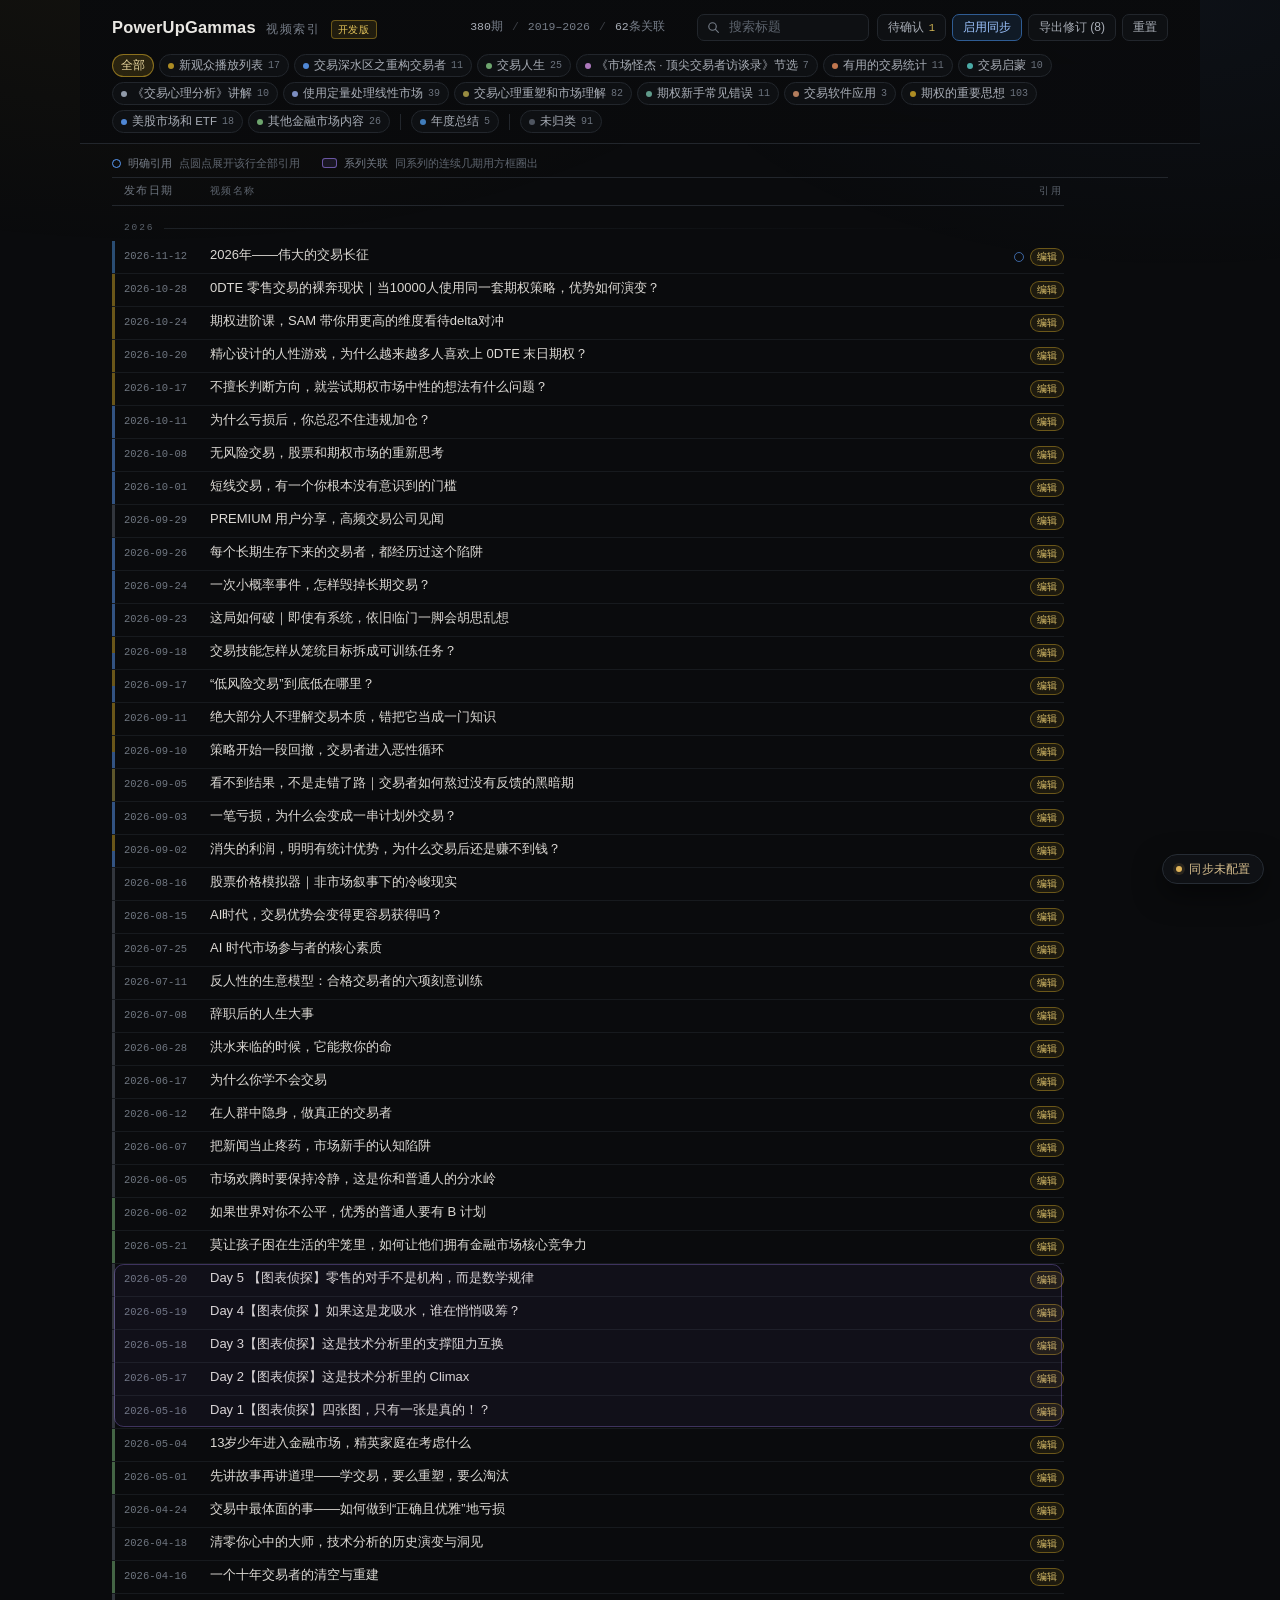
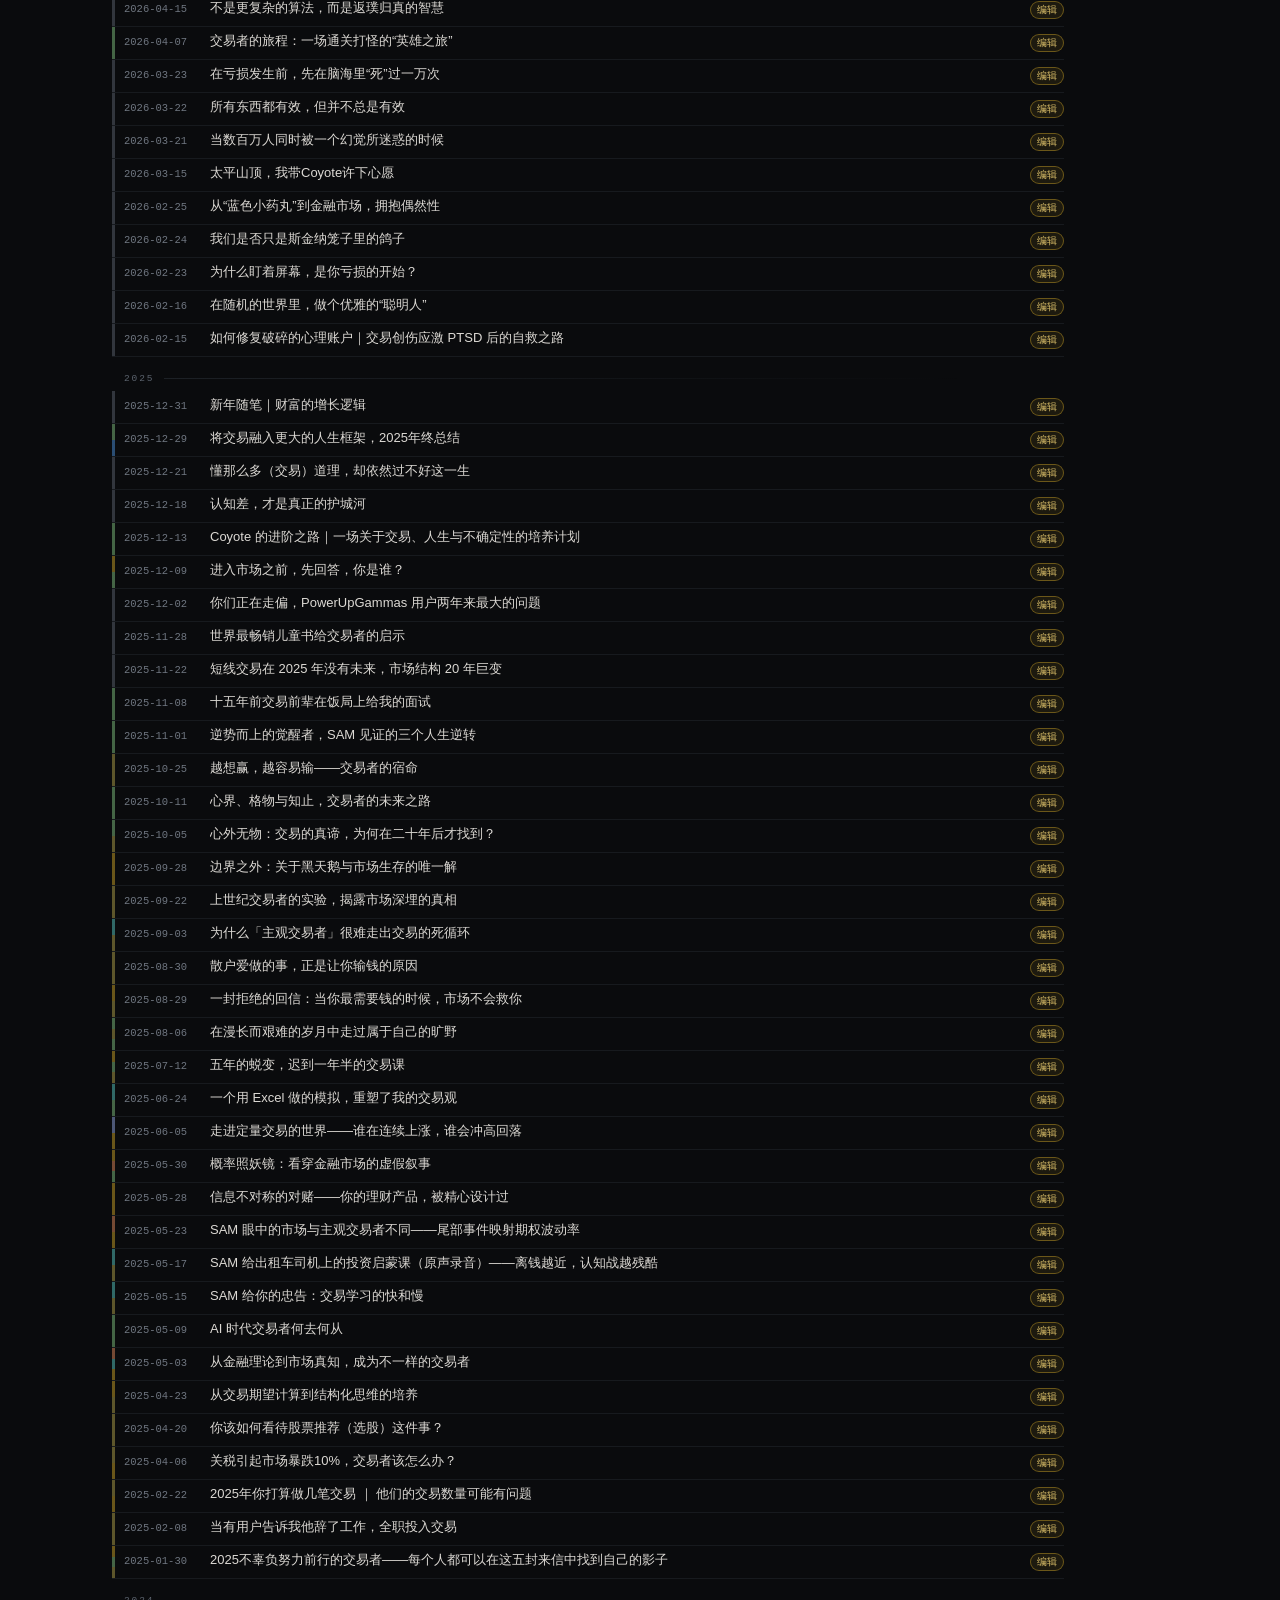
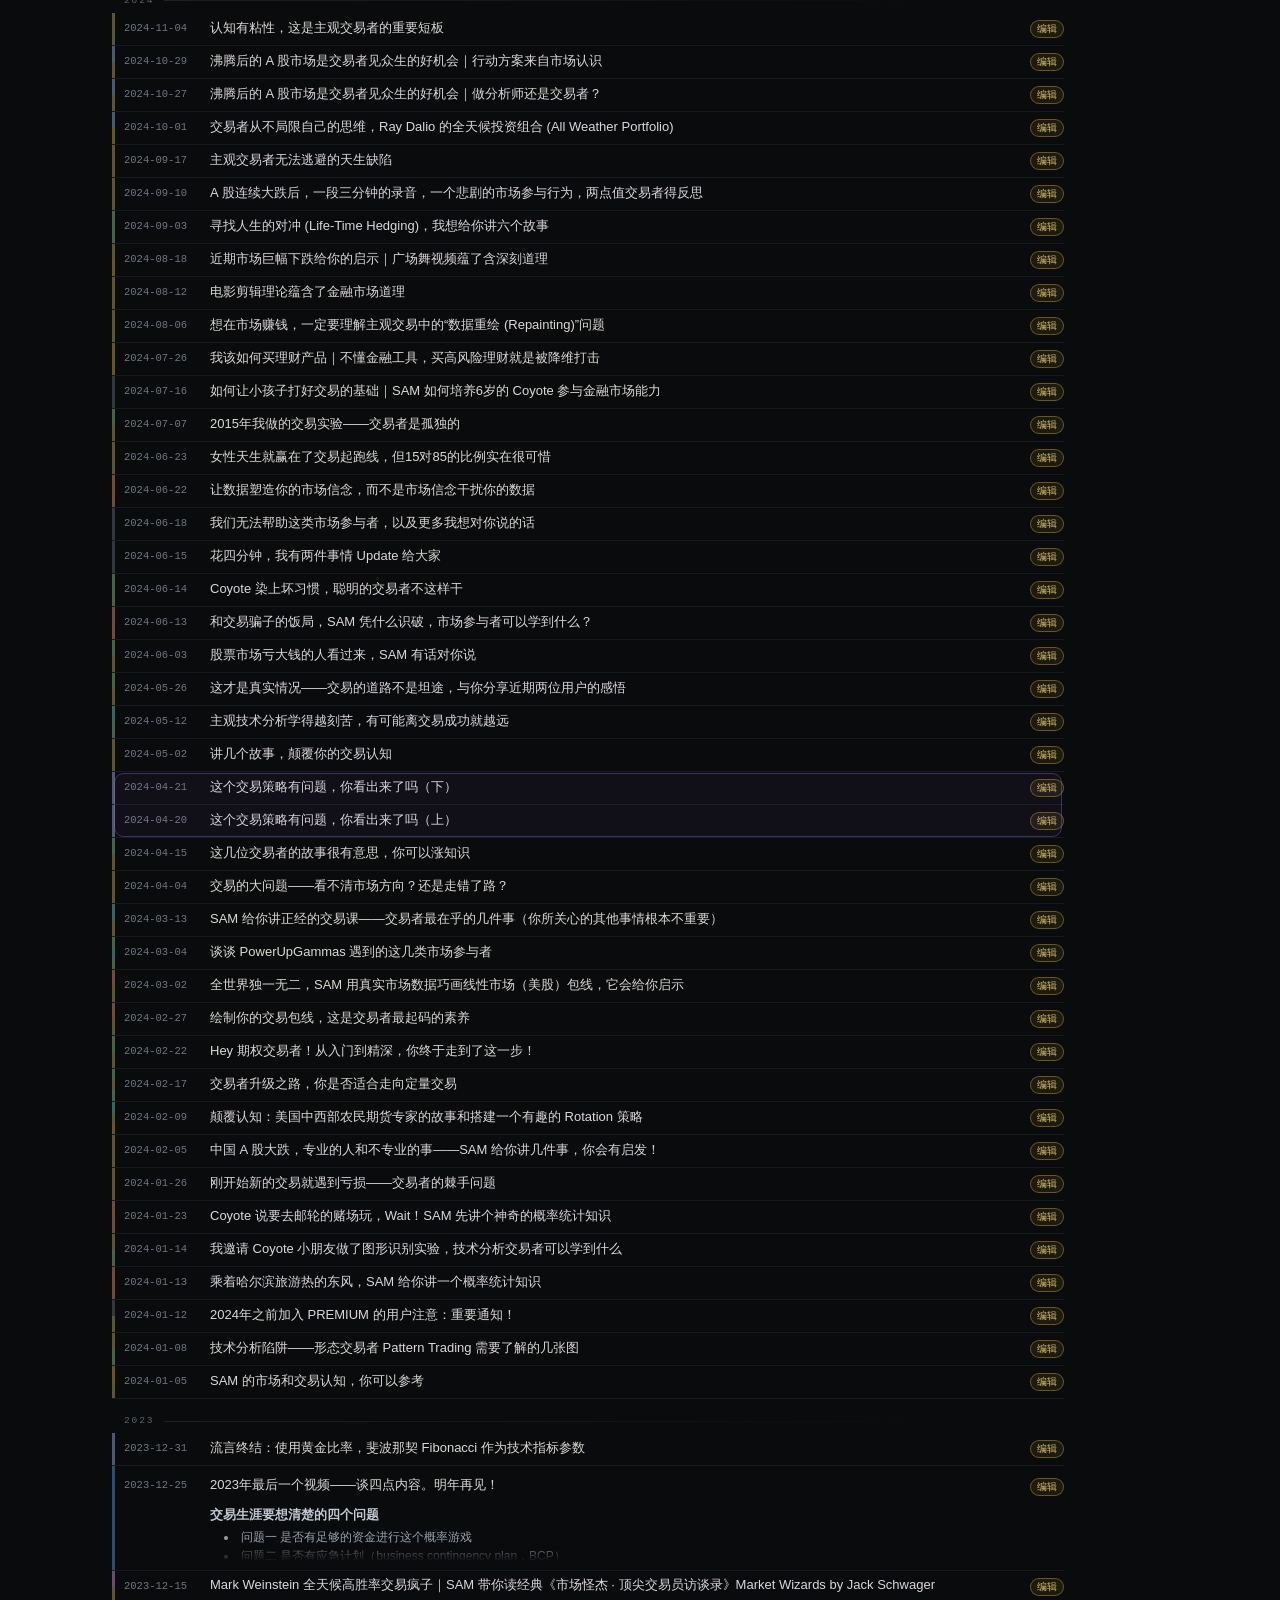
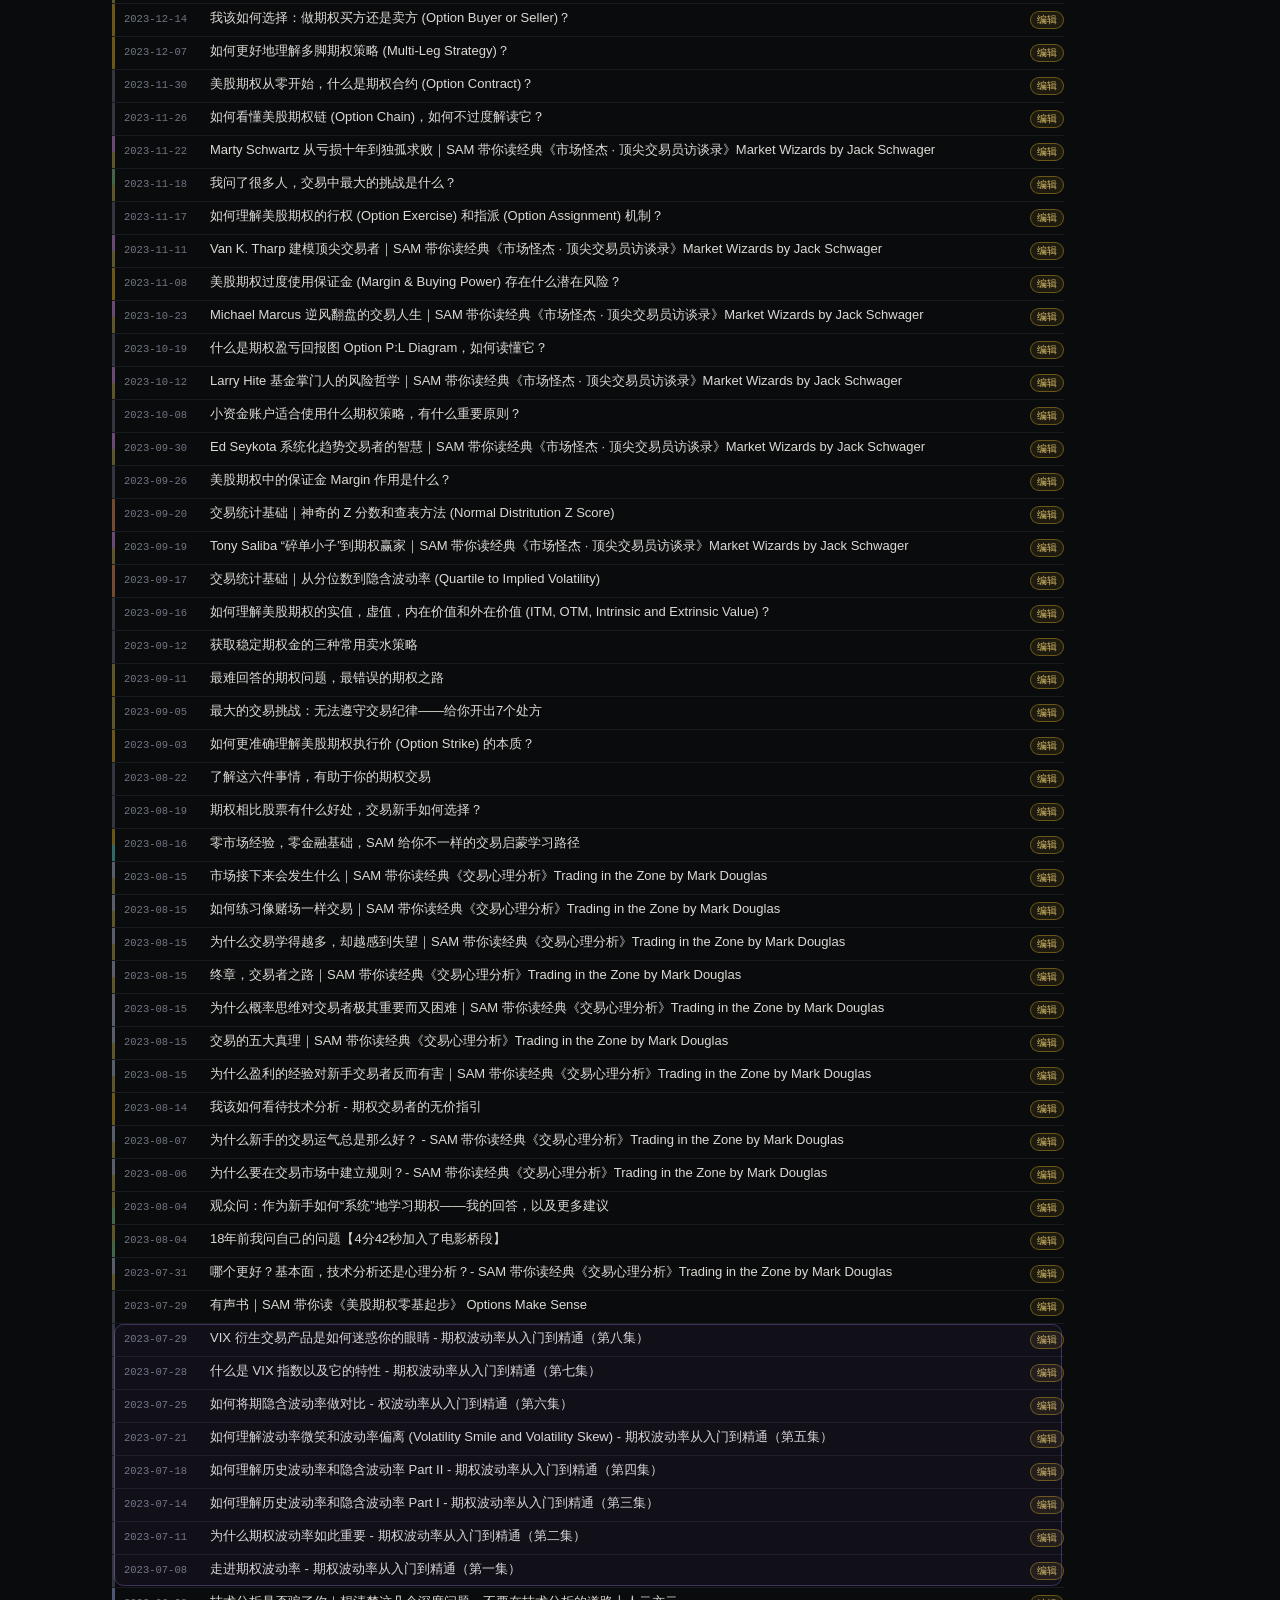
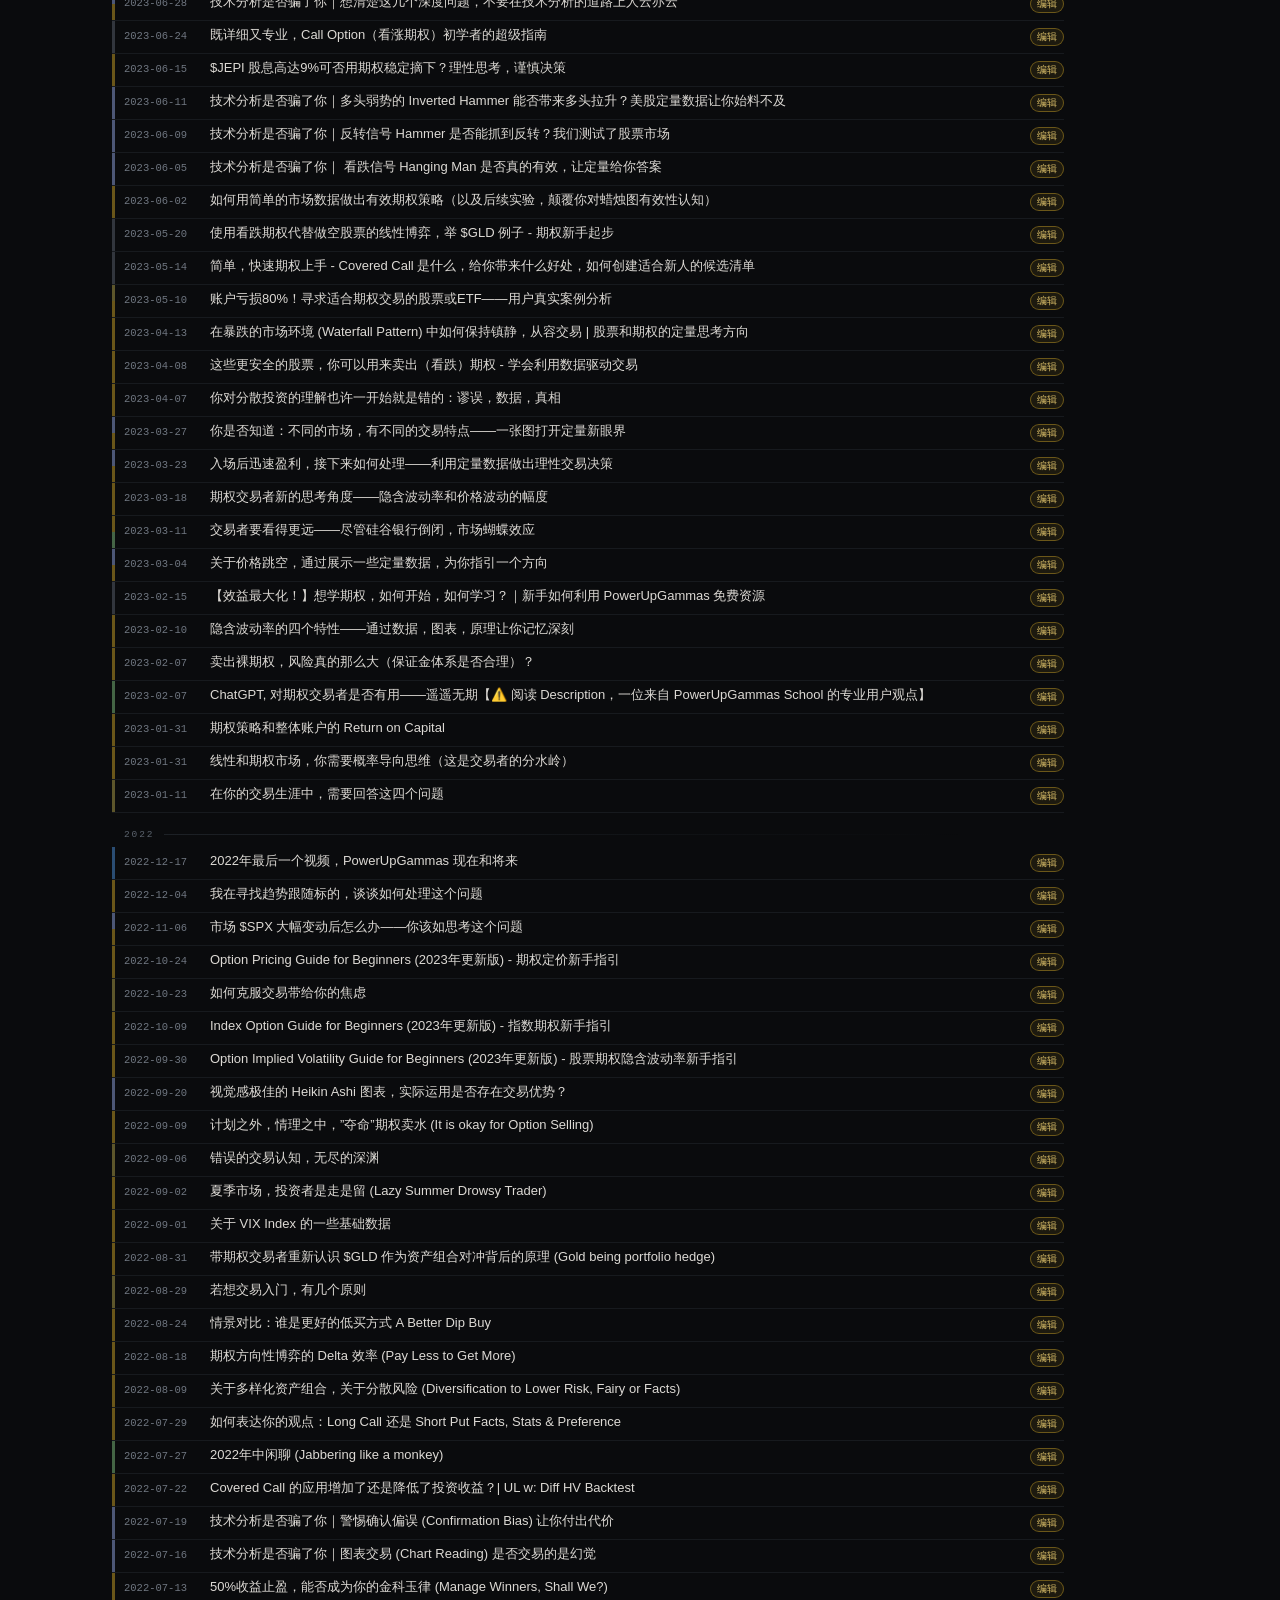
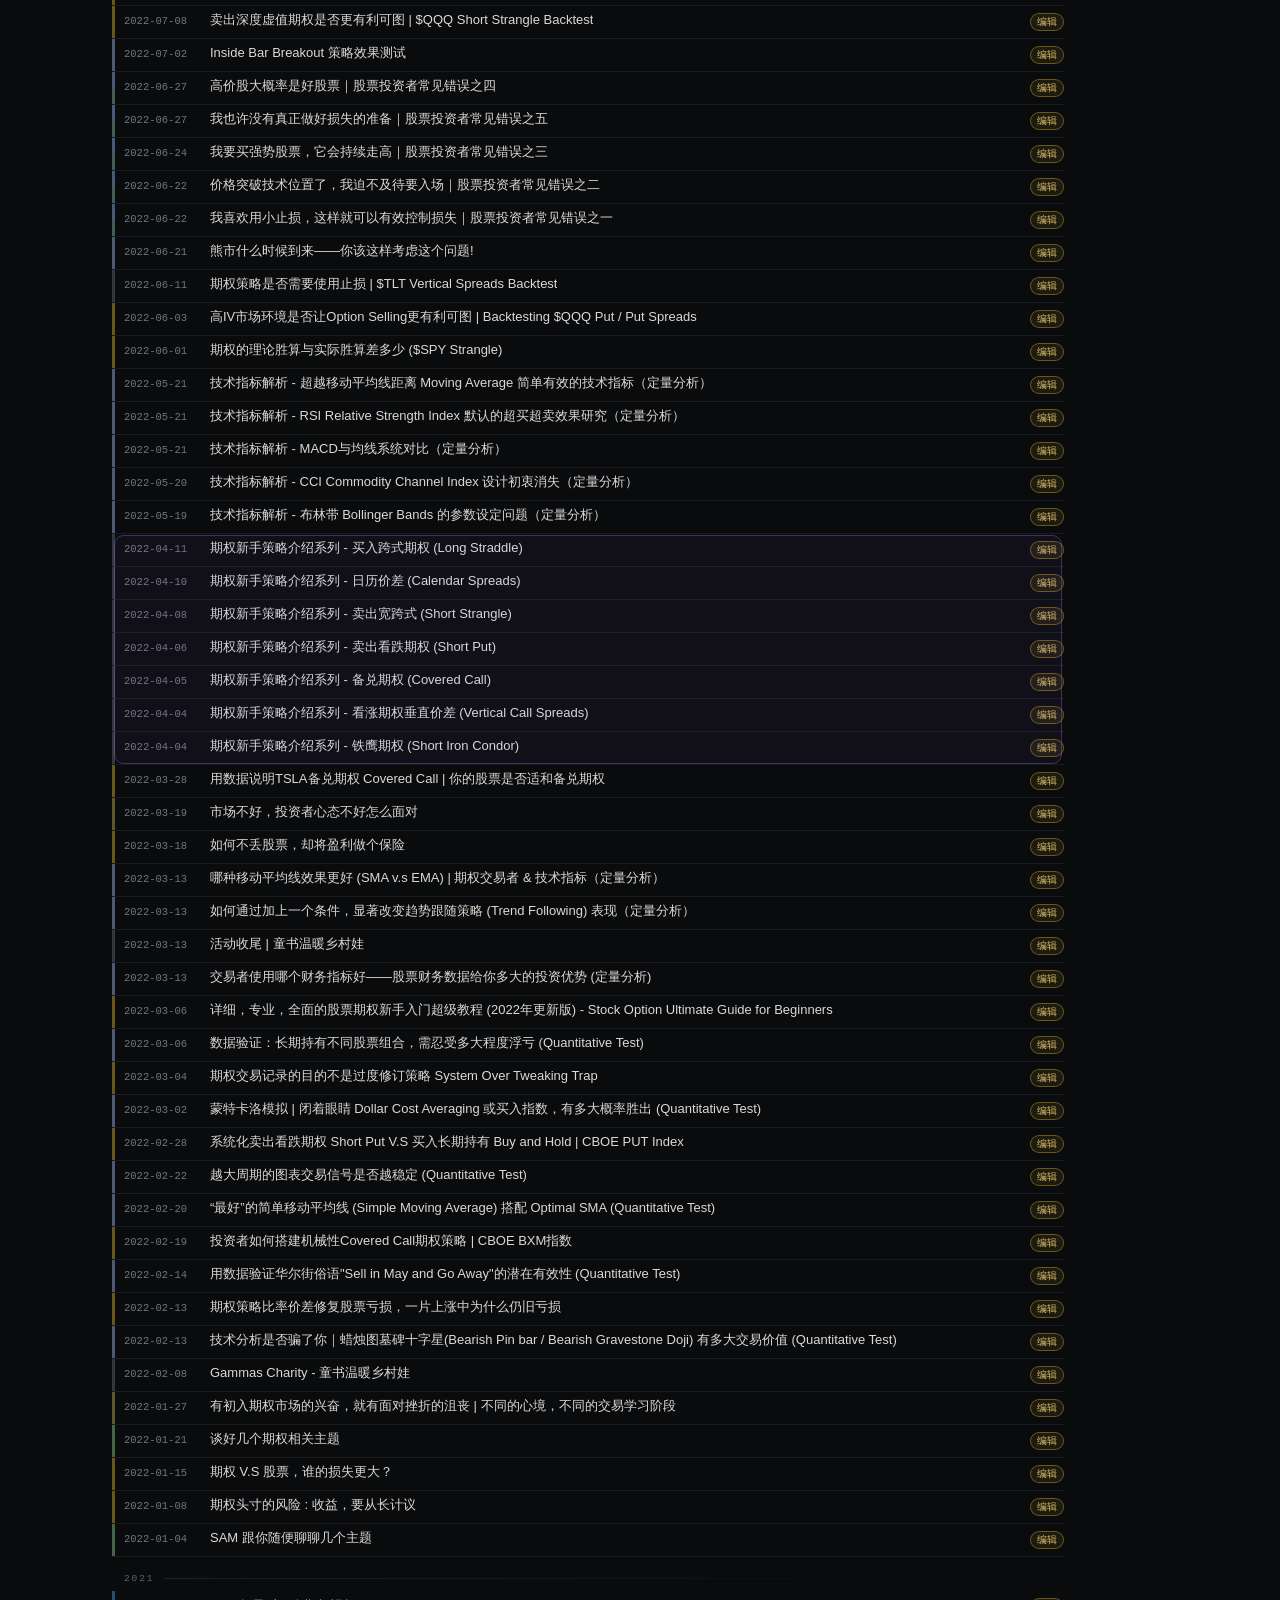
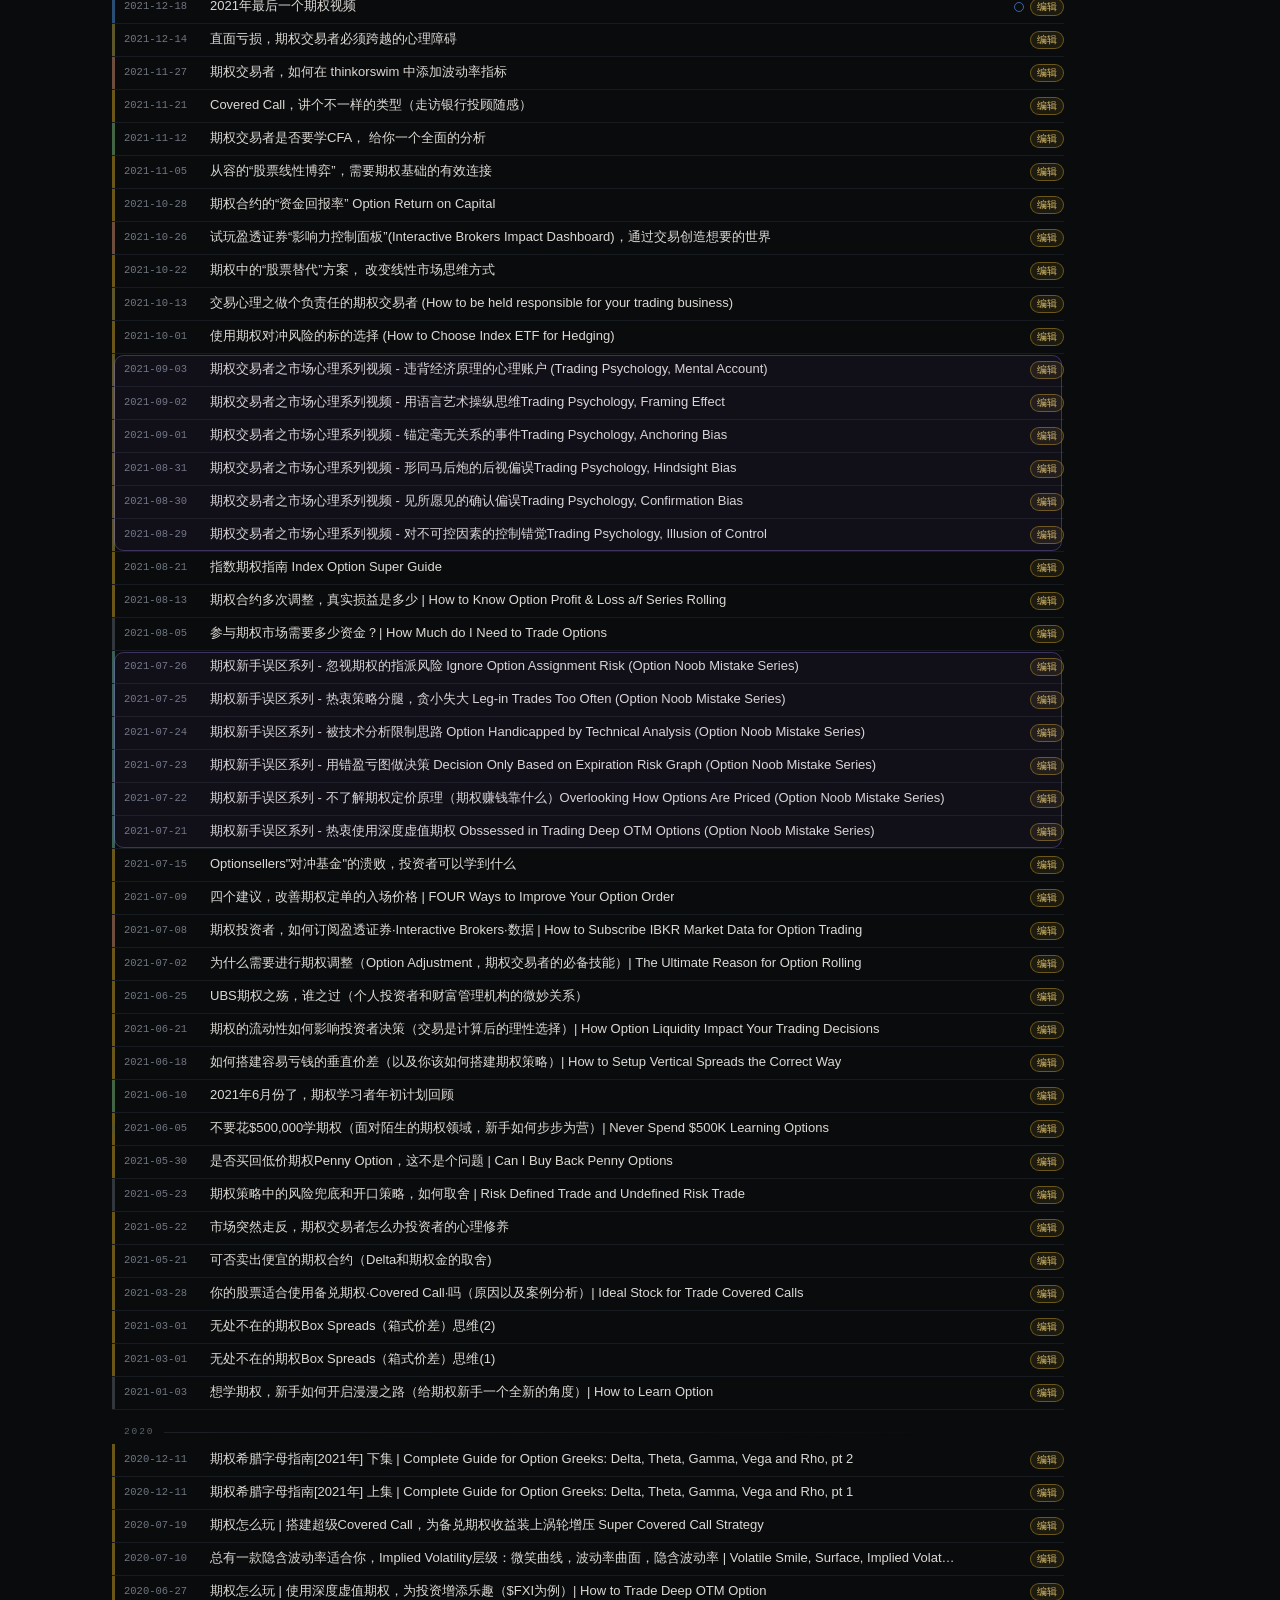
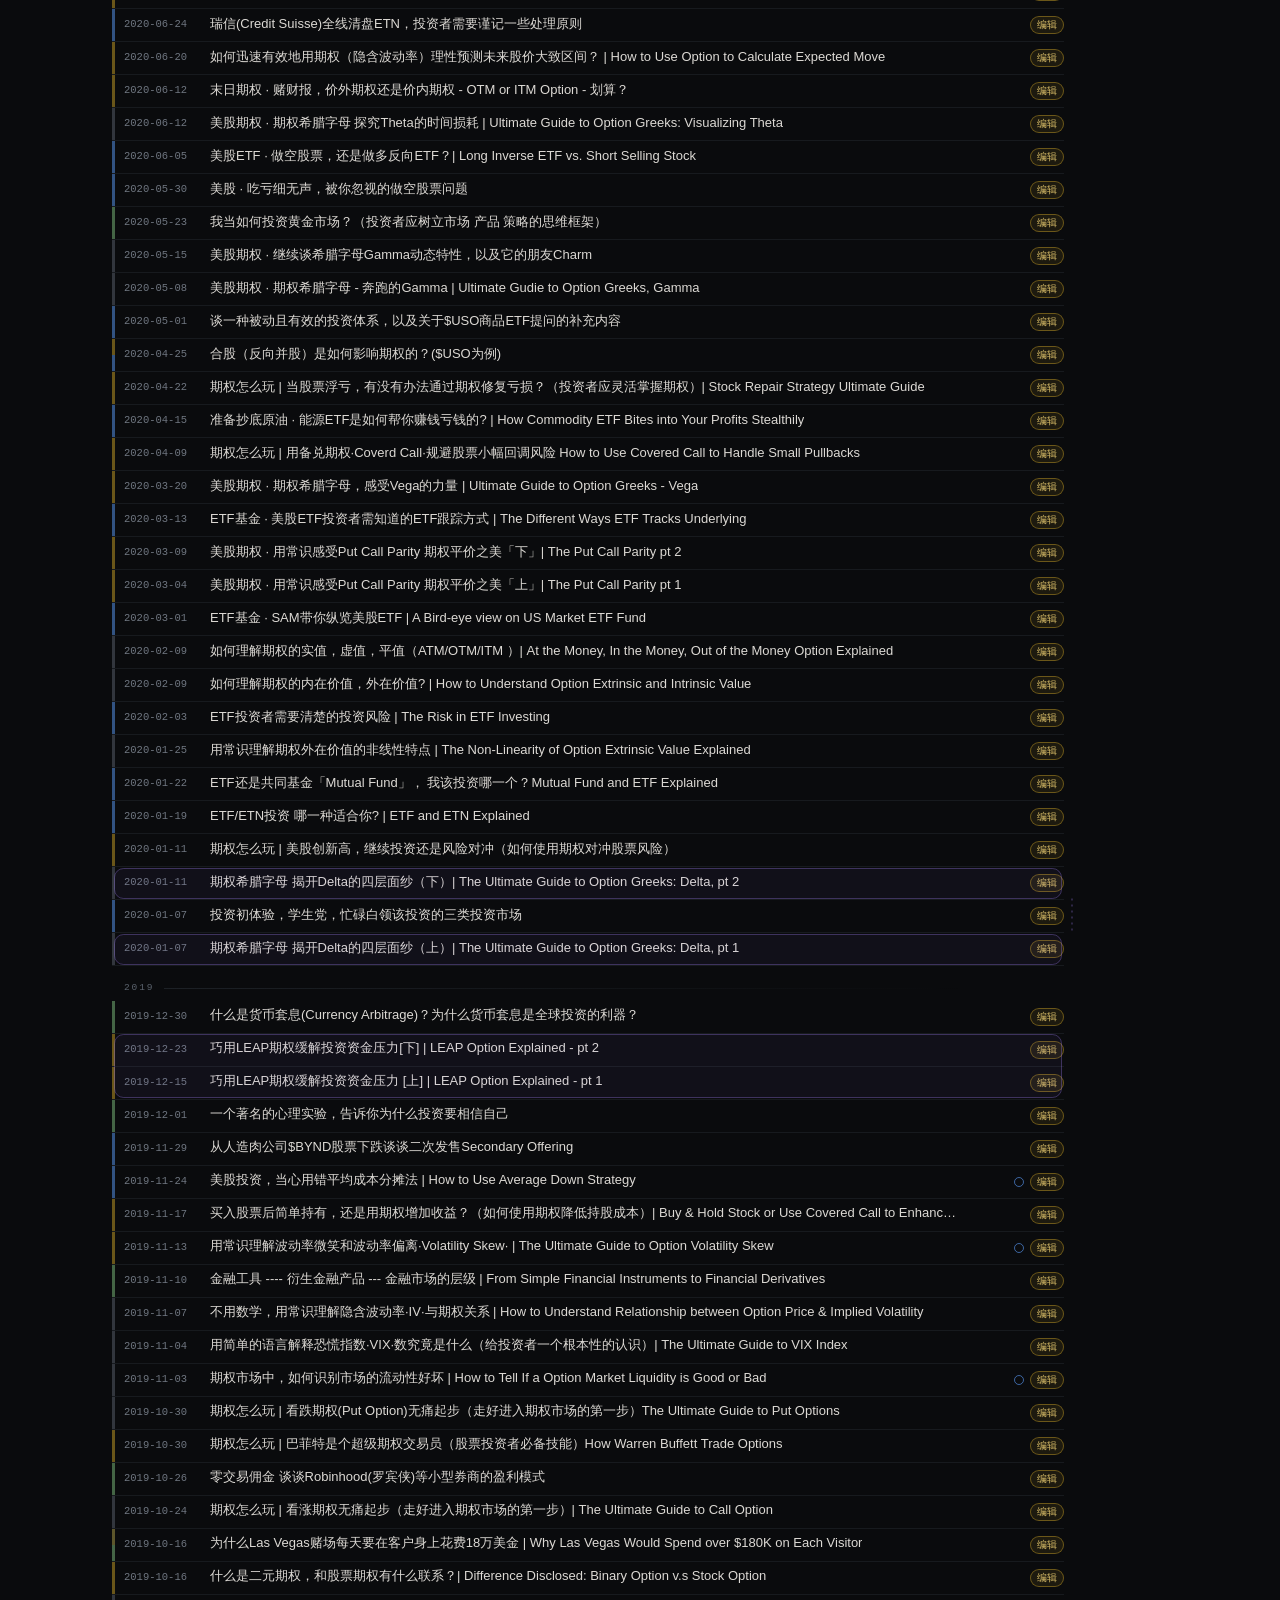
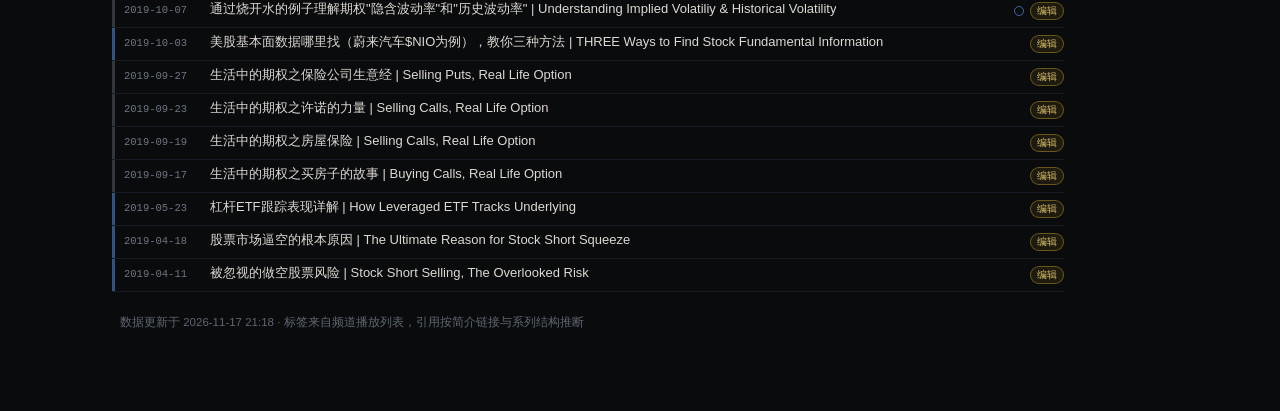
==== commit 2218151d: "修复缩进：改用位移而非 blockquote，避免缩进被存成引用" ====
--- a/dev.html
+++ b/dev.html
@@ -868,7 +868,7 @@
 </div>
 <script>window.__MODE__ = "dev";
 window.__DATA__ = {"channel":{"name":"PowerUpGammas","id":"UCTb0BeBF6L7l2JsebTauH0Q","url":"https://www.youtube.com/@PowerUpGammas"},"generatedAt":"2026-11-17 21:18","total":380,"videos":[{"n":1,"id":"pZRmCv-kfmc","title":"2026年——伟大的交易长征","date":"2026-11-12","length":1621,"autoTags":[],"autoRefs":[]},{"n":2,"id":"CC0dUapaBLU","title":"0DTE 零售交易的裸奔现状｜当10000人使用同一套期权策略，优势如何演变？","date":"2026-10-28","length":1476,"autoTags":["PLFzeuKbRQ3c0mogNzNPUo2Pxnvfpkgu8V"],"autoRefs":[]},{"n":3,"id":"x0qs9vBs_Dk","title":"期权进阶课，SAM 带你用更高的维度看待delta对冲","date":"2026-10-24","length":1697,"autoTags":["PLFzeuKbRQ3c0mogNzNPUo2Pxnvfpkgu8V"],"autoRefs":[]},{"n":4,"id":"ovTRVyqxJdk","title":"精心设计的人性游戏，为什么越来越多人喜欢上 0DTE 末日期权？","date":"2026-10-20","length":807,"autoTags":["PLFzeuKbRQ3c0mogNzNPUo2Pxnvfpkgu8V"],"autoRefs":[]},{"n":5,"id":"HX-lPgwZwvI","title":"不擅长判断方向，就尝试期权市场中性的想法有什么问题？","date":"2026-10-17","length":1607,"autoTags":["PLFzeuKbRQ3c0mogNzNPUo2Pxnvfpkgu8V"],"autoRefs":[]},{"n":6,"id":"ZQrQwtiOiMU","title":"为什么亏损后，你总忍不住违规加仓？","date":"2026-10-11","length":2145,"autoTags":["PLN5t2P6dJQjI"],"autoRefs":[]},{"n":7,"id":"KrU_-JH8VZA","title":"无风险交易，股票和期权市场的重新思考","date":"2026-10-08","length":1312,"autoTags":["PLN5t2P6dJQjI"],"autoRefs":[]},{"n":8,"id":"4n0o2HR52QE","title":"短线交易，有一个你根本没有意识到的门槛","date":"2026-10-01","length":1612,"autoTags":["PLN5t2P6dJQjI"],"autoRefs":[]},{"n":9,"id":"IWktICC4Q1k","title":"PREMIUM 用户分享，高频交易公司见闻","date":"2026-09-29","length":717,"autoTags":["PLFzeuKbRQ3c0SPg4JsJzgnASUAi8vRlhu"],"autoRefs":[]},{"n":10,"id":"bYW0k2AMPuM","title":"每个长期生存下来的交易者，都经历过这个陷阱","date":"2026-09-26","length":1801,"autoTags":["PLN5t2P6dJQjI"],"autoRefs":[]},{"n":11,"id":"wEoRebLrmXI","title":"一次小概率事件，怎样毁掉长期交易？","date":"2026-09-24","length":1611,"autoTags":["PLN5t2P6dJQjI"],"autoRefs":[]},{"n":12,"id":"ehjIcuC8GA4","title":"这局如何破｜即使有系统，依旧临门一脚会胡思乱想","date":"2026-09-23","length":1919,"autoTags":["PLN5t2P6dJQjI"],"autoRefs":[]},{"n":13,"id":"nQcqX4CQggM","title":"交易技能怎样从笼统目标拆成可训练任务？","date":"2026-09-18","length":1706,"autoTags":["PLMglWyDBZoj0","PLN5t2P6dJQjI"],"autoRefs":[]},{"n":14,"id":"zu9Aovp_P-c","title":"“低风险交易”到底低在哪里？","date":"2026-09-17","length":1340,"autoTags":["PLMglWyDBZoj0","PLN5t2P6dJQjI"],"autoRefs":[]},{"n":15,"id":"H72urFE6xZ0","title":"绝大部分人不理解交易本质，错把它当成一门知识","date":"2026-09-11","length":958,"autoTags":["PLMglWyDBZoj0"],"autoRefs":[]},{"n":16,"id":"VfUI0QDYNDQ","title":"策略开始一段回撤，交易者进入恶性循环","date":"2026-09-10","length":1581,"autoTags":["PLMglWyDBZoj0","PLN5t2P6dJQjI"],"autoRefs":[]},{"n":17,"id":"qWYw8j9CLLs","title":"看不到结果，不是走错了路｜交易者如何熬过没有反馈的黑暗期","date":"2026-09-05","length":379,"autoTags":["PLFzeuKbRQ3c0r5qcqg2AA1TbLngDITGsV"],"autoRefs":[]},{"n":18,"id":"eLCo5rd6xVU","title":"一笔亏损，为什么会变成一串计划外交易？","date":"2026-09-03","length":1979,"autoTags":["PLN5t2P6dJQjI"],"autoRefs":[]},{"n":19,"id":"gxNMETzy3go","title":"消失的利润，明明有统计优势，为什么交易后还是赚不到钱？","date":"2026-09-02","length":1281,"autoTags":["PLMglWyDBZoj0","PLN5t2P6dJQjI"],"autoRefs":[]},{"n":20,"id":"ODBEMsAhOow","title":"股票价格模拟器｜非市场叙事下的冷峻现实","date":"2026-08-16","length":1028,"autoTags":[],"autoRefs":[]},{"n":21,"id":"fSRIHrwCvNU","title":"AI时代，交易优势会变得更容易获得吗？","date":"2026-08-15","length":1200,"autoTags":[],"autoRefs":[]},{"n":22,"id":"_wDW5idaUPw","title":"AI 时代市场参与者的核心素质","date":"2026-07-25","length":1719,"autoTags":[],"autoRefs":[]},{"n":23,"id":"CxdZXt7EkCQ","title":"反人性的生意模型：合格交易者的六项刻意训练","date":"2026-07-11","length":2030,"autoTags":[],"autoRefs":[]},{"n":24,"id":"Ce95BIycDlA","title":"辞职后的人生大事","date":"2026-07-08","length":1999,"autoTags":[],"autoRefs":[]},{"n":25,"id":"97z3d_xcm2I","title":"洪水来临的时候，它能救你的命","date":"2026-06-28","length":859,"autoTags":[],"autoRefs":[]},{"n":26,"id":"vEcTXk_7GkM","title":"为什么你学不会交易","date":"2026-06-17","length":298,"autoTags":[],"autoRefs":[]},{"n":27,"id":"0ecfVqApLog","title":"在人群中隐身，做真正的交易者","date":"2026-06-12","length":538,"autoTags":[],"autoRefs":[]},{"n":28,"id":"LR8vTK-Nrd0","title":"把新闻当止疼药，市场新手的认知陷阱","date":"2026-06-07","length":419,"autoTags":[],"autoRefs":[]},{"n":29,"id":"z5qdpXmOOoA","title":"市场欢腾时要保持冷静，这是你和普通人的分水岭","date":"2026-06-05","length":853,"autoTags":[],"autoRefs":[]},{"n":30,"id":"Qz0hrbdYlvY","title":"如果世界对你不公平，优秀的普通人要有 B 计划","date":"2026-06-02","length":659,"autoTags":["PLFzeuKbRQ3c1xUYq1GIVFwgrlhSMMJS6g"],"autoRefs":[]},{"n":31,"id":"9uV-zmNibWo","title":"莫让孩子困在生活的牢笼里，如何让他们拥有金融市场核心竞争力","date":"2026-05-21","length":977,"autoTags":["PLFzeuKbRQ3c1xUYq1GIVFwgrlhSMMJS6g"],"autoRefs":[]},{"n":32,"id":"pNdAv8wlcYU","title":"Day 5 【图表侦探】零售的对手不是机构，而是数学规律","date":"2026-05-20","length":648,"autoTags":[],"autoRefs":[{"to":"gROkHExLNNg","n":33,"type":"series","series":"图表侦探"}],"series":"图表侦探"},{"n":33,"id":"gROkHExLNNg","title":"Day 4【图表侦探 】如果这是龙吸水，谁在悄悄吸筹？","date":"2026-05-19","length":210,"autoTags":[],"autoRefs":[{"to":"ti7kRdmLxy0","n":34,"type":"series","series":"图表侦探"}],"series":"图表侦探"},{"n":34,"id":"ti7kRdmLxy0","title":"Day 3【图表侦探】这是技术分析里的支撑阻力互换","date":"2026-05-18","length":255,"autoTags":[],"autoRefs":[{"to":"o3tCJeFdJ8c","n":35,"type":"series","series":"图表侦探"}],"series":"图表侦探"},{"n":35,"id":"o3tCJeFdJ8c","title":"Day 2【图表侦探】这是技术分析里的 Climax","date":"2026-05-17","length":165,"autoTags":[],"autoRefs":[{"to":"Iqslj7m59Tc","n":36,"type":"series","series":"图表侦探"}],"series":"图表侦探"},{"n":36,"id":"Iqslj7m59Tc","title":"Day 1【图表侦探】四张图，只有一张是真的！？","date":"2026-05-16","length":133,"autoTags":[],"autoRefs":[],"series":"图表侦探"},{"n":37,"id":"YJtyvvfXVOM","title":"13岁少年进入金融市场，精英家庭在考虑什么","date":"2026-05-04","length":772,"autoTags":["PLFzeuKbRQ3c1xUYq1GIVFwgrlhSMMJS6g"],"autoRefs":[]},{"n":38,"id":"49eI01GkmLI","title":"先讲故事再讲道理——学交易，要么重塑，要么淘汰","date":"2026-05-01","length":822,"autoTags":["PLFzeuKbRQ3c1xUYq1GIVFwgrlhSMMJS6g"],"autoRefs":[]},{"n":39,"id":"V8TWQs4K5yo","title":"交易中最体面的事——如何做到“正确且优雅”地亏损","date":"2026-04-24","length":893,"autoTags":[],"autoRefs":[]},{"n":40,"id":"tO6WOd1dE1I","title":"清零你心中的大师，技术分析的历史演变与洞见","date":"2026-04-18","length":1915,"autoTags":[],"autoRefs":[]},{"n":41,"id":"INGKoQc9rF0","title":"一个十年交易者的清空与重建","date":"2026-04-16","length":490,"autoTags":["PLFzeuKbRQ3c1xUYq1GIVFwgrlhSMMJS6g"],"autoRefs":[]},{"n":42,"id":"Ebn4PBHo0NU","title":"不是更复杂的算法，而是返璞归真的智慧","date":"2026-04-15","length":944,"autoTags":[],"autoRefs":[]},{"n":43,"id":"ZJsO4bw6hCo","title":"交易者的旅程：一场通关打怪的“英雄之旅”","date":"2026-04-07","length":1418,"autoTags":["PLFzeuKbRQ3c1xUYq1GIVFwgrlhSMMJS6g"],"autoRefs":[]},{"n":44,"id":"I1-47jH_EC8","title":"在亏损发生前，先在脑海里“死”过一万次","date":"2026-03-23","length":250,"autoTags":[],"autoRefs":[]},{"n":45,"id":"Q70auwrnfng","title":"所有东西都有效，但并不总是有效","date":"2026-03-22","length":361,"autoTags":[],"autoRefs":[]},{"n":46,"id":"xBxfI9UP7io","title":"当数百万人同时被一个幻觉所迷惑的时候","date":"2026-03-21","length":891,"autoTags":[],"autoRefs":[]},{"n":47,"id":"jexJRXymFMg","title":"太平山顶，我带Coyote许下心愿","date":"2026-03-15","length":331,"autoTags":[],"autoRefs":[]},{"n":48,"id":"4bbmlQ0j8os","title":"从“蓝色小药丸”到金融市场，拥抱偶然性","date":"2026-02-25","length":355,"autoTags":[],"autoRefs":[]},{"n":49,"id":"wArI6flrxlQ","title":"我们是否只是斯金纳笼子里的鸽子","date":"2026-02-24","length":252,"autoTags":[],"autoRefs":[]},{"n":50,"id":"yy7tK5Xs0bs","title":"为什么盯着屏幕，是你亏损的开始？","date":"2026-02-23","length":450,"autoTags":[],"autoRefs":[]},{"n":51,"id":"UeTS6pl2UKc","title":"在随机的世界里，做个优雅的“聪明人”","date":"2026-02-16","length":443,"autoTags":[],"autoRefs":[]},{"n":52,"id":"oIhhZU4n1Ak","title":"如何修复破碎的心理账户｜交易创伤应激 PTSD 后的自救之路","date":"2026-02-15","length":834,"autoTags":[],"autoRefs":[]},{"n":53,"id":"KJ_gyFesR64","title":"新年随笔｜财富的增长逻辑","date":"2025-12-31","length":239,"autoTags":[],"autoRefs":[]},{"n":54,"id":"5htrW5Rb94s","title":"将交易融入更大的人生框架，2025年终总结","date":"2025-12-29","length":611,"autoTags":["PLFzeuKbRQ3c1xUYq1GIVFwgrlhSMMJS6g"],"autoRefs":[]},{"n":55,"id":"1kFZJ9-qR3o","title":"懂那么多（交易）道理，却依然过不好这一生","date":"2025-12-21","length":712,"autoTags":[],"autoRefs":[]},{"n":56,"id":"D0vXg_-K_9Q","title":"认知差，才是真正的护城河","date":"2025-12-18","length":436,"autoTags":[],"autoRefs":[]},{"n":57,"id":"VR47JDng8_E","title":"Coyote 的进阶之路｜一场关于交易、人生与不确定性的培养计划","date":"2025-12-13","length":523,"autoTags":["PLFzeuKbRQ3c1xUYq1GIVFwgrlhSMMJS6g"],"autoRefs":[]},{"n":58,"id":"7iRuCkSGhlc","title":"进入市场之前，先回答，你是谁？","date":"2025-12-09","length":910,"autoTags":["PLMglWyDBZoj0","PLFzeuKbRQ3c1xUYq1GIVFwgrlhSMMJS6g"],"autoRefs":[]},{"n":59,"id":"c6DG2VMm094","title":"你们正在走偏，PowerUpGammas 用户两年来最大的问题","date":"2025-12-02","length":542,"autoTags":[],"autoRefs":[]},{"n":60,"id":"bYbtVHFRA78","title":"世界最畅销儿童书给交易者的启示","date":"2025-11-28","length":685,"autoTags":[],"autoRefs":[]},{"n":61,"id":"iSFswQRZP5E","title":"短线交易在 2025 年没有未来，市场结构 20 年巨变","date":"2025-11-22","length":647,"autoTags":[],"autoRefs":[]},{"n":62,"id":"V5w0X3-hS48","title":"十五年前交易前辈在饭局上给我的面试","date":"2025-11-08","length":339,"autoTags":["PLFzeuKbRQ3c1xUYq1GIVFwgrlhSMMJS6g"],"autoRefs":[]},{"n":63,"id":"S6eJ5D3Byq0","title":"逆势而上的觉醒者，SAM 见证的三个人生逆转","date":"2025-11-01","length":567,"autoTags":["PLFzeuKbRQ3c1xUYq1GIVFwgrlhSMMJS6g"],"autoRefs":[]},{"n":64,"id":"TpKVd8ZUSbE","title":"越想赢，越容易输——交易者的宿命","date":"2025-10-25","length":615,"autoTags":["PLFzeuKbRQ3c0r5qcqg2AA1TbLngDITGsV"],"autoRefs":[]},{"n":65,"id":"wPwY99xZzWI","title":"心界、格物与知止，交易者的未来之路","date":"2025-10-11","length":1584,"autoTags":["PLFzeuKbRQ3c1xUYq1GIVFwgrlhSMMJS6g"],"autoRefs":[]},{"n":66,"id":"Phpw6k3wpGM","title":"心外无物：交易的真谛，为何在二十年后才找到？","date":"2025-10-05","length":569,"autoTags":["PLFzeuKbRQ3c1xUYq1GIVFwgrlhSMMJS6g","PLFzeuKbRQ3c0r5qcqg2AA1TbLngDITGsV"],"autoRefs":[]},{"n":67,"id":"YBxJOcDvdic","title":"边界之外：关于黑天鹅与市场生存的唯一解","date":"2025-09-28","length":738,"autoTags":["PLMglWyDBZoj0","PLFzeuKbRQ3c0mogNzNPUo2Pxnvfpkgu8V"],"autoRefs":[]},{"n":68,"id":"ExI_fPquHxg","title":"上世纪交易者的实验，揭露市场深埋的真相","date":"2025-09-22","length":542,"autoTags":["PLFzeuKbRQ3c0r5qcqg2AA1TbLngDITGsV"],"autoRefs":[]},{"n":69,"id":"eX_gbnP1LkQ","title":"为什么「主观交易者」很难走出交易的死循环","date":"2025-09-03","length":629,"autoTags":["PLFzeuKbRQ3c17yzY6m18UbZrbP3H8yQDD","PLFzeuKbRQ3c0r5qcqg2AA1TbLngDITGsV"],"autoRefs":[]},{"n":70,"id":"AtS7uvh0hnY","title":"散户爱做的事，正是让你输钱的原因","date":"2025-08-30","length":691,"autoTags":["PLFzeuKbRQ3c0r5qcqg2AA1TbLngDITGsV"],"autoRefs":[]},{"n":71,"id":"L1IprgrhZ1I","title":"一封拒绝的回信：当你最需要钱的时候，市场不会救你","date":"2025-08-29","length":516,"autoTags":["PLMglWyDBZoj0","PLFzeuKbRQ3c0r5qcqg2AA1TbLngDITGsV"],"autoRefs":[]},{"n":72,"id":"o_Dijflbvyg","title":"在漫长而艰难的岁月中走过属于自己的旷野","date":"2025-08-06","length":2094,"autoTags":["PLFzeuKbRQ3c1xUYq1GIVFwgrlhSMMJS6g","PLFzeuKbRQ3c0r5qcqg2AA1TbLngDITGsV","PLFzeuKbRQ3c2xUmsl8VZTZiBuB6iV-F87"],"autoRefs":[]},{"n":73,"id":"9e9tZY9oEQQ","title":"五年的蜕变，迟到一年半的交易课","date":"2025-07-12","length":1080,"autoTags":["PLMglWyDBZoj0","PLFzeuKbRQ3c1xUYq1GIVFwgrlhSMMJS6g","PLFzeuKbRQ3c0r5qcqg2AA1TbLngDITGsV"],"autoRefs":[]},{"n":74,"id":"se_tB0A8oAE","title":"一个用 Excel 做的模拟，重塑了我的交易观","date":"2025-06-24","length":468,"autoTags":["PLFzeuKbRQ3c17yzY6m18UbZrbP3H8yQDD","PLFzeuKbRQ3c2xUmsl8VZTZiBuB6iV-F87"],"autoRefs":[]},{"n":75,"id":"1Zd9XUNmLYg","title":"走进定量交易的世界——谁在连续上涨，谁会冲高回落","date":"2025-06-05","length":680,"autoTags":["PLFzeuKbRQ3c38rX4SDoIJZc-8SVqPZ0bH","PLFzeuKbRQ3c0mogNzNPUo2Pxnvfpkgu8V"],"autoRefs":[]},{"n":76,"id":"6NiUO0DPPcc","title":"概率照妖镜：看穿金融市场的虚假叙事","date":"2025-05-30","length":286,"autoTags":["PLMglWyDBZoj0","PLFzeuKbRQ3c0cOBWw7JCVXXsJCGYhgJxA","PLFzeuKbRQ3c2xUmsl8VZTZiBuB6iV-F87"],"autoRefs":[]},{"n":77,"id":"lk-2-nME5BE","title":"信息不对称的对赌——你的理财产品，被精心设计过","date":"2025-05-28","length":619,"autoTags":["PLFzeuKbRQ3c0mogNzNPUo2Pxnvfpkgu8V"],"autoRefs":[]},{"n":78,"id":"JUjj8w8yaXw","title":"SAM 眼中的市场与主观交易者不同——尾部事件映射期权波动率","date":"2025-05-23","length":732,"autoTags":["PLFzeuKbRQ3c0cOBWw7JCVXXsJCGYhgJxA","PLFzeuKbRQ3c0mogNzNPUo2Pxnvfpkgu8V"],"autoRefs":[]},{"n":79,"id":"YgoVJl7TOGg","title":"SAM 给出租车司机上的投资启蒙课（原声录音）——离钱越近，认知战越残酷","date":"2025-05-17","length":954,"autoTags":["PLFzeuKbRQ3c17yzY6m18UbZrbP3H8yQDD","PLFzeuKbRQ3c0r5qcqg2AA1TbLngDITGsV"],"autoRefs":[]},{"n":80,"id":"n08_6mVuWrk","title":"SAM 给你的忠告：交易学习的快和慢","date":"2025-05-15","length":1402,"autoTags":["PLFzeuKbRQ3c17yzY6m18UbZrbP3H8yQDD","PLFzeuKbRQ3c0r5qcqg2AA1TbLngDITGsV"],"autoRefs":[]},{"n":81,"id":"HB9kZLIY5Fk","title":"AI 时代交易者何去何从","date":"2025-05-09","length":1020,"autoTags":["PLFzeuKbRQ3c2xUmsl8VZTZiBuB6iV-F87"],"autoRefs":[]},{"n":82,"id":"3kHyOCzGBIk","title":"从金融理论到市场真知，成为不一样的交易者","date":"2025-05-03","length":1421,"autoTags":["PLFzeuKbRQ3c0cOBWw7JCVXXsJCGYhgJxA","PLFzeuKbRQ3c17yzY6m18UbZrbP3H8yQDD","PLFzeuKbRQ3c0mogNzNPUo2Pxnvfpkgu8V"],"autoRefs":[]},{"n":83,"id":"sDKaHQnN9dI","title":"从交易期望计算到结构化思维的培养","date":"2025-04-23","length":952,"autoTags":["PLMglWyDBZoj0","PLFzeuKbRQ3c0r5qcqg2AA1TbLngDITGsV"],"autoRefs":[]},{"n":84,"id":"LRY3w3ZwaNE","title":"你该如何看待股票推荐（选股）这件事？","date":"2025-04-20","length":1201,"autoTags":["PLFzeuKbRQ3c0r5qcqg2AA1TbLngDITGsV"],"autoRefs":[]},{"n":85,"id":"Rfu8r0tW-Oc","title":"关税引起市场暴跌10%，交易者该怎么办？","date":"2025-04-06","length":1277,"autoTags":["PLFzeuKbRQ3c0r5qcqg2AA1TbLngDITGsV","PLFzeuKbRQ3c0mogNzNPUo2Pxnvfpkgu8V"],"autoRefs":[]},{"n":86,"id":"gLiFtDQRpsw","title":"2025年你打算做几笔交易 ｜ 他们的交易数量可能有问题","date":"2025-02-22","length":1124,"autoTags":["PLFzeuKbRQ3c0r5qcqg2AA1TbLngDITGsV","PLFzeuKbRQ3c0mogNzNPUo2Pxnvfpkgu8V"],"autoRefs":[]},{"n":87,"id":"GJjEZdsdlPA","title":"当有用户告诉我他辞了工作，全职投入交易","date":"2025-02-08","length":785,"autoTags":["PLFzeuKbRQ3c0r5qcqg2AA1TbLngDITGsV"],"autoRefs":[]},{"n":88,"id":"tijwHmkMQd8","title":"2025不辜负努力前行的交易者——每个人都可以在这五封来信中找到自己的影子","date":"2025-01-30","length":921,"autoTags":["PLMglWyDBZoj0","PLFzeuKbRQ3c1xUYq1GIVFwgrlhSMMJS6g","PLFzeuKbRQ3c0r5qcqg2AA1TbLngDITGsV"],"autoRefs":[]},{"n":89,"id":"UXfiOGuw1oQ","title":"认知有粘性，这是主观交易者的重要短板","date":"2024-11-04","length":512,"autoTags":["PLFzeuKbRQ3c0r5qcqg2AA1TbLngDITGsV"],"autoRefs":[]},{"n":90,"id":"nfrfqn2mlo0","title":"沸腾后的 A 股市场是交易者见众生的好机会｜行动方案来自市场认识","date":"2024-10-29","length":1240,"autoTags":["PLFzeuKbRQ3c38rX4SDoIJZc-8SVqPZ0bH","PLFzeuKbRQ3c0r5qcqg2AA1TbLngDITGsV"],"autoRefs":[]},{"n":91,"id":"6OqmsDuzp1M","title":"沸腾后的 A 股市场是交易者见众生的好机会｜做分析师还是交易者？","date":"2024-10-27","length":1301,"autoTags":["PLFzeuKbRQ3c38rX4SDoIJZc-8SVqPZ0bH","PLFzeuKbRQ3c0r5qcqg2AA1TbLngDITGsV"],"autoRefs":[]},{"n":92,"id":"OEHVCacDoeo","title":"交易者从不局限自己的思维，Ray Dalio 的全天候投资组合 (All Weather Portfolio)","date":"2024-10-01","length":784,"autoTags":["PLFzeuKbRQ3c38rX4SDoIJZc-8SVqPZ0bH","PLFzeuKbRQ3c0mogNzNPUo2Pxnvfpkgu8V"],"autoRefs":[]},{"n":93,"id":"nd2GK0jLMuo","title":"主观交易者无法逃避的天生缺陷","date":"2024-09-17","length":648,"autoTags":["PLFzeuKbRQ3c0r5qcqg2AA1TbLngDITGsV"],"autoRefs":[]},{"n":94,"id":"D8yLn4dFJ08","title":"A 股连续大跌后，一段三分钟的录音，一个悲剧的市场参与行为，两点值交易者得反思","date":"2024-09-10","length":838,"autoTags":["PLFzeuKbRQ3c0r5qcqg2AA1TbLngDITGsV"],"autoRefs":[]},{"n":95,"id":"nlgUreucxdE","title":"寻找人生的对冲 (Life-Time Hedging)，我想给你讲六个故事","date":"2024-09-03","length":1098,"autoTags":["PLFzeuKbRQ3c1xUYq1GIVFwgrlhSMMJS6g","PLFzeuKbRQ3c2xUmsl8VZTZiBuB6iV-F87"],"autoRefs":[]},{"n":96,"id":"v8NKaRhVTxg","title":"近期市场巨幅下跌给你的启示｜广场舞视频蕴了含深刻道理","date":"2024-08-18","length":622,"autoTags":["PLFzeuKbRQ3c0r5qcqg2AA1TbLngDITGsV","PLFzeuKbRQ3c0mogNzNPUo2Pxnvfpkgu8V"],"autoRefs":[]},{"n":97,"id":"DnPdM-fc6Vs","title":"电影剪辑理论蕴含了金融市场道理","date":"2024-08-12","length":238,"autoTags":["PLFzeuKbRQ3c0r5qcqg2AA1TbLngDITGsV"],"autoRefs":[]},{"n":98,"id":"yf2HTmuP-gI","title":"想在市场赚钱，一定要理解主观交易中的“数据重绘 (Repainting)”问题","date":"2024-08-06","length":539,"autoTags":["PLFzeuKbRQ3c0r5qcqg2AA1TbLngDITGsV"],"autoRefs":[]},{"n":99,"id":"lA22plKfcXs","title":"我该如何买理财产品｜不懂金融工具，买高风险理财就是被降维打击","date":"2024-07-26","length":1128,"autoTags":["PLFzeuKbRQ3c0mogNzNPUo2Pxnvfpkgu8V"],"autoRefs":[]},{"n":100,"id":"F7XKVL-vXIo","title":"如何让小孩子打好交易的基础｜SAM 如何培养6岁的 Coyote 参与金融市场能力","date":"2024-07-16","length":1323,"autoTags":[],"autoRefs":[]},{"n":101,"id":"H8O7KgA-cMo","title":"2015年我做的交易实验——交易者是孤独的","date":"2024-07-07","length":605,"autoTags":["PLFzeuKbRQ3c1xUYq1GIVFwgrlhSMMJS6g","PLFzeuKbRQ3c0r5qcqg2AA1TbLngDITGsV"],"autoRefs":[]},{"n":102,"id":"OJLKOULzVOo","title":"女性天生就赢在了交易起跑线，但15对85的比例实在很可惜","date":"2024-06-23","length":712,"autoTags":["PLFzeuKbRQ3c0r5qcqg2AA1TbLngDITGsV"],"autoRefs":[]},{"n":103,"id":"50I50Xd7PhU","title":"让数据塑造你的市场信念，而不是市场信念干扰你的数据","date":"2024-06-22","length":810,"autoTags":["PLFzeuKbRQ3c0cOBWw7JCVXXsJCGYhgJxA"],"autoRefs":[]},{"n":104,"id":"LLdMK-U4BF0","title":"我们无法帮助这类市场参与者，以及更多我想对你说的话","date":"2024-06-18","length":555,"autoTags":[],"autoRefs":[]},{"n":105,"id":"lDjWRdObpyo","title":"花四分钟，我有两件事情 Update 给大家","date":"2024-06-15","length":255,"autoTags":[],"autoRefs":[]},{"n":106,"id":"x9DdmuEM0IY","title":"Coyote 染上坏习惯，聪明的交易者不这样干","date":"2024-06-14","length":794,"autoTags":["PLFzeuKbRQ3c2xUmsl8VZTZiBuB6iV-F87"],"autoRefs":[]},{"n":107,"id":"LykK_l5_YMc","title":"和交易骗子的饭局，SAM 凭什么识破，市场参与者可以学到什么？","date":"2024-06-13","length":888,"autoTags":["PLFzeuKbRQ3c0cOBWw7JCVXXsJCGYhgJxA"],"autoRefs":[]},{"n":108,"id":"hVjJ6zeU2KE","title":"股票市场亏大钱的人看过来，SAM 有话对你说","date":"2024-06-03","length":715,"autoTags":["PLFzeuKbRQ3c1xUYq1GIVFwgrlhSMMJS6g","PLFzeuKbRQ3c0r5qcqg2AA1TbLngDITGsV"],"autoRefs":[]},{"n":109,"id":"qGu4iVKxa0I","title":"这才是真实情况——交易的道路不是坦途，与你分享近期两位用户的感悟","date":"2024-05-26","length":1486,"autoTags":["PLFzeuKbRQ3c1xUYq1GIVFwgrlhSMMJS6g","PLFzeuKbRQ3c0r5qcqg2AA1TbLngDITGsV"],"autoRefs":[]},{"n":110,"id":"YZYMduvhtKs","title":"主观技术分析学得越刻苦，有可能离交易成功就越远","date":"2024-05-12","length":1745,"autoTags":["PLFzeuKbRQ3c17yzY6m18UbZrbP3H8yQDD","PLFzeuKbRQ3c2xUmsl8VZTZiBuB6iV-F87"],"autoRefs":[]},{"n":111,"id":"-k9LBCLMUYU","title":"讲几个故事，颠覆你的交易认知","date":"2024-05-02","length":1845,"autoTags":["PLFzeuKbRQ3c0r5qcqg2AA1TbLngDITGsV"],"autoRefs":[]},{"n":112,"id":"0NClcnqQCYM","title":"这个交易策略有问题，你看出来了吗（下）","date":"2024-04-21","length":675,"autoTags":["PLFzeuKbRQ3c38rX4SDoIJZc-8SVqPZ0bH"],"autoRefs":[{"to":"BxEaRp5LNkY","n":113,"type":"series","series":"这个交易策略有问题，你看出来了吗"}],"series":"这个交易策略有问题，你看出来了吗"},{"n":113,"id":"BxEaRp5LNkY","title":"这个交易策略有问题，你看出来了吗（上）","date":"2024-04-20","length":222,"autoTags":["PLFzeuKbRQ3c38rX4SDoIJZc-8SVqPZ0bH"],"autoRefs":[],"series":"这个交易策略有问题，你看出来了吗"},{"n":114,"id":"M3hFGNH7s1k","title":"这几位交易者的故事很有意思，你可以涨知识","date":"2024-04-15","length":1113,"autoTags":["PLFzeuKbRQ3c1xUYq1GIVFwgrlhSMMJS6g","PLFzeuKbRQ3c0r5qcqg2AA1TbLngDITGsV"],"autoRefs":[]},{"n":115,"id":"k6mQqOe6_PU","title":"交易的大问题——看不清市场方向？还是走错了路？","date":"2024-04-04","length":935,"autoTags":["PLFzeuKbRQ3c0r5qcqg2AA1TbLngDITGsV"],"autoRefs":[]},{"n":116,"id":"P-X5v-uJeV4","title":"SAM 给你讲正经的交易课——交易者最在乎的几件事（你所关心的其他事情根本不重要）","date":"2024-03-13","length":1971,"autoTags":["PLFzeuKbRQ3c17yzY6m18UbZrbP3H8yQDD","PLFzeuKbRQ3c0r5qcqg2AA1TbLngDITGsV"],"autoRefs":[]},{"n":117,"id":"ViW842j4VGA","title":"谈谈 PowerUpGammas 遇到的这几类市场参与者","date":"2024-03-04","length":1570,"autoTags":["PLFzeuKbRQ3c1xUYq1GIVFwgrlhSMMJS6g","PLFzeuKbRQ3c17yzY6m18UbZrbP3H8yQDD","PLFzeuKbRQ3c2xUmsl8VZTZiBuB6iV-F87"],"autoRefs":[]},{"n":118,"id":"-XYZCK4RNRA","title":"全世界独一无二，SAM 用真实市场数据巧画线性市场（美股）包线，它会给你启示","date":"2024-03-02","length":1203,"autoTags":["PLFzeuKbRQ3c0cOBWw7JCVXXsJCGYhgJxA","PLFzeuKbRQ3c0r5qcqg2AA1TbLngDITGsV"],"autoRefs":[]},{"n":119,"id":"P2QKUcpczdc","title":"绘制你的交易包线，这是交易者最起码的素养","date":"2024-02-27","length":1222,"autoTags":["PLFzeuKbRQ3c0cOBWw7JCVXXsJCGYhgJxA","PLFzeuKbRQ3c0r5qcqg2AA1TbLngDITGsV"],"autoRefs":[]},{"n":120,"id":"obui3BQxrsw","title":"Hey 期权交易者！从入门到精深，你终于走到了这一步！","date":"2024-02-22","length":1251,"autoTags":["PLFzeuKbRQ3c1xUYq1GIVFwgrlhSMMJS6g","PLFzeuKbRQ3c0r5qcqg2AA1TbLngDITGsV"],"autoRefs":[]},{"n":121,"id":"oX0JMX-YmKo","title":"交易者升级之路，你是否适合走向定量交易","date":"2024-02-17","length":1357,"autoTags":["PLFzeuKbRQ3c1xUYq1GIVFwgrlhSMMJS6g","PLFzeuKbRQ3c0r5qcqg2AA1TbLngDITGsV","PLFzeuKbRQ3c2xUmsl8VZTZiBuB6iV-F87"],"autoRefs":[]},{"n":122,"id":"UJISUm9ZANE","title":"颠覆认知：美国中西部农民期货专家的故事和搭建一个有趣的 Rotation 策略","date":"2024-02-09","length":635,"autoTags":["PLFzeuKbRQ3c17yzY6m18UbZrbP3H8yQDD","PLFzeuKbRQ3c0r5qcqg2AA1TbLngDITGsV","PLFzeuKbRQ3c0mogNzNPUo2Pxnvfpkgu8V"],"autoRefs":[]},{"n":123,"id":"r1SI0qR3q0w","title":"中国 A 股大跌，专业的人和不专业的事——SAM 给你讲几件事，你会有启发！","date":"2024-02-05","length":1348,"autoTags":["PLFzeuKbRQ3c0r5qcqg2AA1TbLngDITGsV"],"autoRefs":[]},{"n":124,"id":"3kcqofCJf6k","title":"刚开始新的交易就遇到亏损——交易者的棘手问题","date":"2024-01-26","length":976,"autoTags":["PLFzeuKbRQ3c0r5qcqg2AA1TbLngDITGsV"],"autoRefs":[]},{"n":125,"id":"p9CiEQmFwZA","title":"Coyote 说要去邮轮的赌场玩，Wait！SAM 先讲个神奇的概率统计知识","date":"2024-01-23","length":1731,"autoTags":["PLFzeuKbRQ3c0cOBWw7JCVXXsJCGYhgJxA"],"autoRefs":[]},{"n":126,"id":"sQBl-oQV-Ec","title":"我邀请 Coyote 小朋友做了图形识别实验，技术分析交易者可以学到什么","date":"2024-01-14","length":1056,"autoTags":["PLFzeuKbRQ3c0r5qcqg2AA1TbLngDITGsV","PLFzeuKbRQ3c2xUmsl8VZTZiBuB6iV-F87"],"autoRefs":[]},{"n":127,"id":"DGS_nCzYyC8","title":"乘着哈尔滨旅游热的东风，SAM 给你讲一个概率统计知识","date":"2024-01-13","length":839,"autoTags":["PLFzeuKbRQ3c0cOBWw7JCVXXsJCGYhgJxA"],"autoRefs":[]},{"n":128,"id":"Z9LVCBZ-UrY","title":"2024年之前加入 PREMIUM 的用户注意：重要通知！","date":"2024-01-12","length":1040,"autoTags":["PLFzeuKbRQ3c0SPg4JsJzgnASUAi8vRlhu","PLFzeuKbRQ3c0r5qcqg2AA1TbLngDITGsV"],"autoRefs":[]},{"n":129,"id":"IIVFpL6PSjo","title":"技术分析陷阱——形态交易者 Pattern Trading 需要了解的几张图","date":"2024-01-08","length":899,"autoTags":["PLFzeuKbRQ3c0r5qcqg2AA1TbLngDITGsV","PLFzeuKbRQ3c2xUmsl8VZTZiBuB6iV-F87"],"autoRefs":[]},{"n":130,"id":"Z1aIesVZhdA","title":"SAM 的市场和交易认知，你可以参考","date":"2024-01-05","length":1616,"autoTags":["PLMglWyDBZoj0","PLFzeuKbRQ3c0r5qcqg2AA1TbLngDITGsV"],"autoRefs":[]},{"n":131,"id":"j5LUt30kgCc","title":"流言终结：使用黄金比率，斐波那契 Fibonacci 作为技术指标参数","date":"2023-12-31","length":882,"autoTags":["PLFzeuKbRQ3c38rX4SDoIJZc-8SVqPZ0bH"],"autoRefs":[]},{"n":132,"id":"P2meKhfe6vE","title":"2023年最后一个视频——谈四点内容。明年再见！","date":"2023-12-25","length":1264,"autoTags":["PLFzeuKbRQ3c0r5qcqg2AA1TbLngDITGsV","PLFzeuKbRQ3c2xUmsl8VZTZiBuB6iV-F87"],"autoRefs":[]},{"n":133,"id":"dhjFwU7phD8","title":"Mark Weinstein 全天候高胜率交易疯子｜SAM 带你读经典《市场怪杰 · 顶尖交易员访谈录》Market Wizards by Jack Schwager","date":"2023-12-15","length":1935,"autoTags":["PLFzeuKbRQ3c0Kuxx_f8R-cpTm6xXP4d1S","PLFzeuKbRQ3c0r5qcqg2AA1TbLngDITGsV"],"autoRefs":[]},{"n":134,"id":"5gPuVjXVMGU","title":"我该如何选择：做期权买方还是卖方 (Option Buyer or Seller)？","date":"2023-12-14","length":872,"autoTags":["PLFzeuKbRQ3c0mogNzNPUo2Pxnvfpkgu8V"],"autoRefs":[]},{"n":135,"id":"UKIkvy4DMkI","title":"如何更好地理解多脚期权策略 (Multi-Leg Strategy)？","date":"2023-12-07","length":779,"autoTags":["PLFzeuKbRQ3c0mogNzNPUo2Pxnvfpkgu8V"],"autoRefs":[]},{"n":136,"id":"zwK1S2qf3c8","title":"美股期权从零开始，什么是期权合约 (Option Contract)？","date":"2023-11-30","length":1049,"autoTags":[],"autoRefs":[]},{"n":137,"id":"ZKNhd1cL3zg","title":"如何看懂美股期权链 (Option Chain)，如何不过度解读它？","date":"2023-11-26","length":546,"autoTags":[],"autoRefs":[]},{"n":138,"id":"f7MVrKl9Mmg","title":"Marty Schwartz 从亏损十年到独孤求败｜SAM 带你读经典《市场怪杰 · 顶尖交易员访谈录》Market Wizards by Jack Schwager","date":"2023-11-22","length":2398,"autoTags":["PLFzeuKbRQ3c0Kuxx_f8R-cpTm6xXP4d1S","PLFzeuKbRQ3c0r5qcqg2AA1TbLngDITGsV"],"autoRefs":[]},{"n":139,"id":"KKd3kN6wMZ8","title":"我问了很多人，交易中最大的挑战是什么？","date":"2023-11-18","length":861,"autoTags":["PLFzeuKbRQ3c1xUYq1GIVFwgrlhSMMJS6g","PLFzeuKbRQ3c0r5qcqg2AA1TbLngDITGsV"],"autoRefs":[]},{"n":140,"id":"EfsfOA40E4c","title":"如何理解美股期权的行权 (Option Exercise) 和指派 (Option Assignment) 机制？","date":"2023-11-17","length":587,"autoTags":[],"autoRefs":[]},{"n":141,"id":"GRGSHvmQE0g","title":"Van K. Tharp 建模顶尖交易者｜SAM 带你读经典《市场怪杰 · 顶尖交易员访谈录》Market Wizards by Jack Schwager","date":"2023-11-11","length":2898,"autoTags":["PLFzeuKbRQ3c0Kuxx_f8R-cpTm6xXP4d1S","PLFzeuKbRQ3c0r5qcqg2AA1TbLngDITGsV"],"autoRefs":[]},{"n":142,"id":"3sPs0GMJWxg","title":"美股期权过度使用保证金 (Margin & Buying Power) 存在什么潜在风险？","date":"2023-11-08","length":858,"autoTags":["PLFzeuKbRQ3c0mogNzNPUo2Pxnvfpkgu8V"],"autoRefs":[]},{"n":143,"id":"9kHkCZrgmcA","title":"Michael Marcus 逆风翻盘的交易人生｜SAM 带你读经典《市场怪杰 · 顶尖交易员访谈录》Market Wizards by Jack Schwager","date":"2023-10-23","length":4462,"autoTags":["PLFzeuKbRQ3c0Kuxx_f8R-cpTm6xXP4d1S","PLFzeuKbRQ3c0r5qcqg2AA1TbLngDITGsV"],"autoRefs":[]},{"n":144,"id":"rkG3z7N0z2U","title":"什么是期权盈亏回报图 Option P:L Diagram，如何读懂它？","date":"2023-10-19","length":1355,"autoTags":[],"autoRefs":[]},{"n":145,"id":"ALCx4OPu7E8","title":"Larry Hite 基金掌门人的风险哲学｜SAM 带你读经典《市场怪杰 · 顶尖交易员访谈录》Market Wizards by Jack Schwager","date":"2023-10-12","length":2046,"autoTags":["PLFzeuKbRQ3c0Kuxx_f8R-cpTm6xXP4d1S","PLFzeuKbRQ3c0r5qcqg2AA1TbLngDITGsV"],"autoRefs":[]},{"n":146,"id":"Ai0z7J8DFQU","title":"小资金账户适合使用什么期权策略，有什么重要原则？","date":"2023-10-08","length":1169,"autoTags":[],"autoRefs":[]},{"n":147,"id":"VvKYcfCnryI","title":"Ed Seykota 系统化趋势交易者的智慧｜SAM 带你读经典《市场怪杰 · 顶尖交易员访谈录》Market Wizards by Jack Schwager","date":"2023-09-30","length":2792,"autoTags":["PLFzeuKbRQ3c0Kuxx_f8R-cpTm6xXP4d1S","PLFzeuKbRQ3c0r5qcqg2AA1TbLngDITGsV"],"autoRefs":[]},{"n":148,"id":"frxqRZHxwlw","title":"美股期权中的保证金 Margin 作用是什么？","date":"2023-09-26","length":826,"autoTags":[],"autoRefs":[]},{"n":149,"id":"1SDI_UnHCWA","title":"交易统计基础｜神奇的 Z 分数和查表方法 (Normal Distritution Z Score)","date":"2023-09-20","length":681,"autoTags":["PLFzeuKbRQ3c0cOBWw7JCVXXsJCGYhgJxA"],"autoRefs":[]},{"n":150,"id":"gr34CuhoESs","title":"Tony Saliba “碎单小子”到期权赢家｜SAM 带你读经典《市场怪杰 · 顶尖交易员访谈录》Market Wizards by Jack Schwager","date":"2023-09-19","length":2604,"autoTags":["PLFzeuKbRQ3c0Kuxx_f8R-cpTm6xXP4d1S","PLFzeuKbRQ3c0r5qcqg2AA1TbLngDITGsV"],"autoRefs":[]},{"n":151,"id":"sM5DzRXcCk0","title":"交易统计基础｜从分位数到隐含波动率 (Quartile to Implied Volatility)","date":"2023-09-17","length":2753,"autoTags":["PLFzeuKbRQ3c0cOBWw7JCVXXsJCGYhgJxA"],"autoRefs":[]},{"n":152,"id":"pFp1wSOCyTg","title":"如何理解美股期权的实值，虚值，内在价值和外在价值 (ITM, OTM, Intrinsic and Extrinsic Value)？","date":"2023-09-16","length":1017,"autoTags":[],"autoRefs":[]},{"n":153,"id":"jLqs32WPhdQ","title":"获取稳定期权金的三种常用卖水策略","date":"2023-09-12","length":968,"autoTags":[],"autoRefs":[]},{"n":154,"id":"VU9Fz1az9-w","title":"最难回答的期权问题，最错误的期权之路","date":"2023-09-11","length":898,"autoTags":["PLFzeuKbRQ3c0r5qcqg2AA1TbLngDITGsV","PLFzeuKbRQ3c0mogNzNPUo2Pxnvfpkgu8V"],"autoRefs":[]},{"n":155,"id":"sNmjkgmyWjM","title":"最大的交易挑战：无法遵守交易纪律——给你开出7个处方","date":"2023-09-05","length":1448,"autoTags":["PLFzeuKbRQ3c0r5qcqg2AA1TbLngDITGsV"],"autoRefs":[]},{"n":156,"id":"kWrz_V4SBHI","title":"如何更准确理解美股期权执行价 (Option Strike) 的本质？","date":"2023-09-03","length":915,"autoTags":["PLFzeuKbRQ3c0mogNzNPUo2Pxnvfpkgu8V"],"autoRefs":[]},{"n":157,"id":"1hCYLbTUu0U","title":"了解这六件事情，有助于你的期权交易","date":"2023-08-22","length":963,"autoTags":[],"autoRefs":[]},{"n":158,"id":"MRe-yCCMDmw","title":"期权相比股票有什么好处，交易新手如何选择？","date":"2023-08-19","length":977,"autoTags":[],"autoRefs":[]},{"n":159,"id":"jhTIuleUUdA","title":"零市场经验，零金融基础，SAM 给你不一样的交易启蒙学习路径","date":"2023-08-16","length":1133,"autoTags":["PLMglWyDBZoj0","PLFzeuKbRQ3c17yzY6m18UbZrbP3H8yQDD"],"autoRefs":[]},{"n":160,"id":"ZC0yyBcjxTY","title":"市场接下来会发生什么｜SAM 带你读经典《交易心理分析》Trading in the Zone by Mark Douglas","date":"2023-08-15","length":667,"autoTags":["PLFzeuKbRQ3c3Df6aCXr4hEdhX1-qapE6T","PLFzeuKbRQ3c0r5qcqg2AA1TbLngDITGsV"],"autoRefs":[]},{"n":161,"id":"X3Cbzltfpwg","title":"如何练习像赌场一样交易｜SAM 带你读经典《交易心理分析》Trading in the Zone by Mark Douglas","date":"2023-08-15","length":1295,"autoTags":["PLFzeuKbRQ3c3Df6aCXr4hEdhX1-qapE6T","PLFzeuKbRQ3c0r5qcqg2AA1TbLngDITGsV"],"autoRefs":[]},{"n":162,"id":"Mt5z_eyVI_8","title":"为什么交易学得越多，却越感到失望｜SAM 带你读经典《交易心理分析》Trading in the Zone by Mark Douglas","date":"2023-08-15","length":1015,"autoTags":["PLFzeuKbRQ3c3Df6aCXr4hEdhX1-qapE6T","PLFzeuKbRQ3c0r5qcqg2AA1TbLngDITGsV"],"autoRefs":[]},{"n":163,"id":"Hji0e3HK_jY","title":"终章，交易者之路｜SAM 带你读经典《交易心理分析》Trading in the Zone by Mark Douglas","date":"2023-08-15","length":299,"autoTags":["PLFzeuKbRQ3c3Df6aCXr4hEdhX1-qapE6T","PLFzeuKbRQ3c0r5qcqg2AA1TbLngDITGsV"],"autoRefs":[]},{"n":164,"id":"F-RxZlJrgkY","title":"为什么概率思维对交易者极其重要而又困难｜SAM 带你读经典《交易心理分析》Trading in the Zone by Mark Douglas","date":"2023-08-15","length":616,"autoTags":["PLFzeuKbRQ3c3Df6aCXr4hEdhX1-qapE6T"],"autoRefs":[]},{"n":165,"id":"EEFUI4wO1kc","title":"交易的五大真理｜SAM 带你读经典《交易心理分析》Trading in the Zone by Mark Douglas","date":"2023-08-15","length":497,"autoTags":["PLFzeuKbRQ3c3Df6aCXr4hEdhX1-qapE6T","PLFzeuKbRQ3c0r5qcqg2AA1TbLngDITGsV"],"autoRefs":[]},{"n":166,"id":"1Lbuy0uz3UU","title":"为什么盈利的经验对新手交易者反而有害｜SAM 带你读经典《交易心理分析》Trading in the Zone by Mark Douglas","date":"2023-08-15","length":501,"autoTags":["PLFzeuKbRQ3c3Df6aCXr4hEdhX1-qapE6T","PLFzeuKbRQ3c0r5qcqg2AA1TbLngDITGsV"],"autoRefs":[]},{"n":167,"id":"prmPVwvN7AE","title":"我该如何看待技术分析 - 期权交易者的无价指引","date":"2023-08-14","length":1393,"autoTags":["PLFzeuKbRQ3c0mogNzNPUo2Pxnvfpkgu8V"],"autoRefs":[]},{"n":168,"id":"f4nv9aGmdiU","title":"为什么新手的交易运气总是那么好？ - SAM 带你读经典《交易心理分析》Trading in the Zone by Mark Douglas","date":"2023-08-07","length":729,"autoTags":["PLFzeuKbRQ3c3Df6aCXr4hEdhX1-qapE6T","PLFzeuKbRQ3c0r5qcqg2AA1TbLngDITGsV"],"autoRefs":[]},{"n":169,"id":"SNPj32C2Nn8","title":"为什么要在交易市场中建立规则？- SAM 带你读经典《交易心理分析》Trading in the Zone by Mark Douglas","date":"2023-08-06","length":946,"autoTags":["PLFzeuKbRQ3c3Df6aCXr4hEdhX1-qapE6T","PLFzeuKbRQ3c0r5qcqg2AA1TbLngDITGsV"],"autoRefs":[]},{"n":170,"id":"d_urQ8zBwDU","title":"观众问：作为新手如何“系统”地学习期权——我的回答，以及更多建议","date":"2023-08-04","length":1389,"autoTags":["PLFzeuKbRQ3c0r5qcqg2AA1TbLngDITGsV","PLFzeuKbRQ3c2xUmsl8VZTZiBuB6iV-F87"],"autoRefs":[]},{"n":171,"id":"0-msGJsug0o","title":"18年前我问自己的问题【4分42秒加入了电影桥段】","date":"2023-08-04","length":348,"autoTags":["PLFzeuKbRQ3c0r5qcqg2AA1TbLngDITGsV","PLFzeuKbRQ3c2xUmsl8VZTZiBuB6iV-F87"],"autoRefs":[]},{"n":172,"id":"ZeV0R_DRUy8","title":"哪个更好？基本面，技术分析还是心理分析？- SAM 带你读经典《交易心理分析》Trading in the Zone by Mark Douglas","date":"2023-07-31","length":2179,"autoTags":["PLFzeuKbRQ3c3Df6aCXr4hEdhX1-qapE6T","PLFzeuKbRQ3c0r5qcqg2AA1TbLngDITGsV"],"autoRefs":[]},{"n":173,"id":"guHDNUKKhTU","title":"有声书｜SAM 带你读《美股期权零基起步》 Options Make Sense","date":"2023-07-29","length":2907,"autoTags":[],"autoRefs":[]},{"n":174,"id":"ZYDLhrn9eDk","title":"VIX 衍生交易产品是如何迷惑你的眼睛 - 期权波动率从入门到精通（第八集）","date":"2023-07-29","length":823,"autoTags":[],"autoRefs":[{"to":"vlrDzfZoS20","n":175,"type":"series","series":"期权波动率从入门到精通"}],"series":"期权波动率从入门到精通"},{"n":175,"id":"vlrDzfZoS20","title":"什么是 VIX 指数以及它的特性 - 期权波动率从入门到精通（第七集）","date":"2023-07-28","length":810,"autoTags":[],"autoRefs":[{"to":"s1bvr847mDo","n":176,"type":"series","series":"期权波动率从入门到精通"}],"series":"期权波动率从入门到精通"},{"n":176,"id":"s1bvr847mDo","title":"如何将期隐含波动率做对比 - 权波动率从入门到精通（第六集）","date":"2023-07-25","length":938,"autoTags":[],"autoRefs":[{"to":"agJUm5hxZLs","n":177,"type":"series","series":"期权波动率从入门到精通"}],"series":"期权波动率从入门到精通"},{"n":177,"id":"agJUm5hxZLs","title":"如何理解波动率微笑和波动率偏离 (Volatility Smile and Volatility Skew) - 期权波动率从入门到精通（第五集）","date":"2023-07-21","length":820,"autoTags":[],"autoRefs":[{"to":"H2qqj1lRksM","n":178,"type":"series","series":"期权波动率从入门到精通"}],"series":"期权波动率从入门到精通"},{"n":178,"id":"H2qqj1lRksM","title":"如何理解历史波动率和隐含波动率 Part II - 期权波动率从入门到精通（第四集）","date":"2023-07-18","length":1028,"autoTags":[],"autoRefs":[{"to":"BuND96XtP90","n":179,"type":"series","series":"期权波动率从入门到精通"}],"series":"期权波动率从入门到精通"},{"n":179,"id":"BuND96XtP90","title":"如何理解历史波动率和隐含波动率 Part I - 期权波动率从入门到精通（第三集）","date":"2023-07-14","length":790,"autoTags":[],"autoRefs":[{"to":"QgPW79ee0wo","n":180,"type":"series","series":"期权波动率从入门到精通"}],"series":"期权波动率从入门到精通"},{"n":180,"id":"QgPW79ee0wo","title":"为什么期权波动率如此重要 - 期权波动率从入门到精通（第二集）","date":"2023-07-11","length":912,"autoTags":[],"autoRefs":[{"to":"j-teMzbSS2A","n":181,"type":"series","series":"期权波动率从入门到精通"}],"series":"期权波动率从入门到精通"},{"n":181,"id":"j-teMzbSS2A","title":"走进期权波动率 - 期权波动率从入门到精通（第一集）","date":"2023-07-08","length":812,"autoTags":[],"autoRefs":[],"series":"期权波动率从入门到精通"},{"n":182,"id":"EeBJhX2aGmc","title":"技术分析是否骗了你｜想清楚这几个深度问题，不要在技术分析的道路上人云亦云","date":"2023-06-28","length":1338,"autoTags":["PLFzeuKbRQ3c38rX4SDoIJZc-8SVqPZ0bH","PLFzeuKbRQ3c0mogNzNPUo2Pxnvfpkgu8V"],"autoRefs":[]},{"n":183,"id":"1t5Eutu_nyY","title":"既详细又专业，Call Option（看涨期权）初学者的超级指南","date":"2023-06-24","length":4801,"autoTags":[],"autoRefs":[]},{"n":184,"id":"O8Az4NwQZmc","title":"$JEPI 股息高达9%可否用期权稳定摘下？理性思考，谨慎决策","date":"2023-06-15","length":1322,"autoTags":["PLFzeuKbRQ3c0mogNzNPUo2Pxnvfpkgu8V"],"autoRefs":[]},{"n":185,"id":"nYnpSVybCTA","title":"技术分析是否骗了你｜多头弱势的 Inverted Hammer 能否带来多头拉升？美股定量数据让你始料不及","date":"2023-06-11","length":744,"autoTags":["PLFzeuKbRQ3c38rX4SDoIJZc-8SVqPZ0bH"],"autoRefs":[]},{"n":186,"id":"iLZouBZJdSI","title":"技术分析是否骗了你｜反转信号 Hammer 是否能抓到反转？我们测试了股票市场","date":"2023-06-09","length":950,"autoTags":["PLFzeuKbRQ3c38rX4SDoIJZc-8SVqPZ0bH"],"autoRefs":[]},{"n":187,"id":"gocL8mHCAYU","title":"技术分析是否骗了你｜ 看跌信号 Hanging Man 是否真的有效，让定量给你答案","date":"2023-06-05","length":1029,"autoTags":["PLFzeuKbRQ3c38rX4SDoIJZc-8SVqPZ0bH"],"autoRefs":[]},{"n":188,"id":"lbjwaFnUSRc","title":"如何用简单的市场数据做出有效期权策略（以及后续实验，颠覆你对蜡烛图有效性认知）","date":"2023-06-02","length":1497,"autoTags":["PLMglWyDBZoj0","PLFzeuKbRQ3c0mogNzNPUo2Pxnvfpkgu8V"],"autoRefs":[]},{"n":189,"id":"X7cpyWGExt8","title":"使用看跌期权代替做空股票的线性博弈，举 $GLD 例子 - 期权新手起步","date":"2023-05-20","length":1297,"autoTags":[],"autoRefs":[]},{"n":190,"id":"LK8WZ9LS4CI","title":"简单，快速期权上手 - Covered Call 是什么，给你带来什么好处，如何创建适合新人的候选清单","date":"2023-05-14","length":1347,"autoTags":[],"autoRefs":[]},{"n":191,"id":"Ea5mZFYNQWI","title":"账户亏损80%！寻求适合期权交易的股票或ETF——用户真实案例分析","date":"2023-05-10","length":930,"autoTags":["PLFzeuKbRQ3c0r5qcqg2AA1TbLngDITGsV","PLFzeuKbRQ3c0mogNzNPUo2Pxnvfpkgu8V"],"autoRefs":[]},{"n":192,"id":"8dWqqUvouUg","title":"在暴跌的市场环境 (Waterfall Pattern) 中如何保持镇静，从容交易 | 股票和期权的定量思考方向","date":"2023-04-13","length":1138,"autoTags":["PLFzeuKbRQ3c0mogNzNPUo2Pxnvfpkgu8V"],"autoRefs":[]},{"n":193,"id":"lz_pkBvA4pM","title":"这些更安全的股票，你可以用来卖出（看跌）期权 - 学会利用数据驱动交易","date":"2023-04-08","length":782,"autoTags":["PLFzeuKbRQ3c0mogNzNPUo2Pxnvfpkgu8V"],"autoRefs":[]},{"n":194,"id":"AsdhxiXLbTE","title":"你对分散投资的理解也许一开始就是错的：谬误，数据，真相","date":"2023-04-07","length":1333,"autoTags":["PLFzeuKbRQ3c0mogNzNPUo2Pxnvfpkgu8V"],"autoRefs":[]},{"n":195,"id":"Ti48lINz7w0","title":"你是否知道：不同的市场，有不同的交易特点——一张图打开定量新眼界","date":"2023-03-27","length":1198,"autoTags":["PLFzeuKbRQ3c38rX4SDoIJZc-8SVqPZ0bH","PLFzeuKbRQ3c0mogNzNPUo2Pxnvfpkgu8V"],"autoRefs":[]},{"n":196,"id":"ZoE-cg1xPGQ","title":"入场后迅速盈利，接下来如何处理——利用定量数据做出理性交易决策","date":"2023-03-23","length":1064,"autoTags":["PLFzeuKbRQ3c38rX4SDoIJZc-8SVqPZ0bH","PLFzeuKbRQ3c0mogNzNPUo2Pxnvfpkgu8V"],"autoRefs":[]},{"n":197,"id":"7xNnOLEO9Qw","title":"期权交易者新的思考角度——隐含波动率和价格波动的幅度","date":"2023-03-18","length":1295,"autoTags":["PLFzeuKbRQ3c0mogNzNPUo2Pxnvfpkgu8V"],"autoRefs":[]},{"n":198,"id":"vHMQkS-bUok","title":"交易者要看得更远——尽管硅谷银行倒闭，市场蝴蝶效应","date":"2023-03-11","length":574,"autoTags":["PLFzeuKbRQ3c0mogNzNPUo2Pxnvfpkgu8V","PLFzeuKbRQ3c2xUmsl8VZTZiBuB6iV-F87"],"autoRefs":[]},{"n":199,"id":"_-Rj1a1gujs","title":"关于价格跳空，通过展示一些定量数据，为你指引一个方向","date":"2023-03-04","length":881,"autoTags":["PLFzeuKbRQ3c38rX4SDoIJZc-8SVqPZ0bH","PLFzeuKbRQ3c0mogNzNPUo2Pxnvfpkgu8V"],"autoRefs":[]},{"n":200,"id":"KbMiOtSM8BQ","title":"【效益最大化！】想学期权，如何开始，如何学习？｜新手如何利用 PowerUpGammas 免费资源","date":"2023-02-15","length":1999,"autoTags":[],"autoRefs":[]},{"n":201,"id":"bQskUEFetnA","title":"隐含波动率的四个特性——通过数据，图表，原理让你记忆深刻","date":"2023-02-10","length":1021,"autoTags":["PLFzeuKbRQ3c0mogNzNPUo2Pxnvfpkgu8V"],"autoRefs":[]},{"n":202,"id":"_mav7oJ_SB8","title":"卖出裸期权，风险真的那么大（保证金体系是否合理）？","date":"2023-02-07","length":854,"autoTags":["PLFzeuKbRQ3c0mogNzNPUo2Pxnvfpkgu8V"],"autoRefs":[]},{"n":203,"id":"2sKV1bUBFDY","title":"ChatGPT, 对期权交易者是否有用——遥遥无期【⚠️ 阅读 Description，一位来自 PowerUpGammas School 的专业用户观点】","date":"2023-02-07","length":1088,"autoTags":["PLFzeuKbRQ3c2xUmsl8VZTZiBuB6iV-F87"],"autoRefs":[]},{"n":204,"id":"hR1RKw2hR70","title":"期权策略和整体账户的 Return on Capital","date":"2023-01-31","length":724,"autoTags":["PLFzeuKbRQ3c0mogNzNPUo2Pxnvfpkgu8V"],"autoRefs":[]},{"n":205,"id":"Yn9vYIDsZd0","title":"线性和期权市场，你需要概率导向思维（这是交易者的分水岭）","date":"2023-01-31","length":1080,"autoTags":["PLFzeuKbRQ3c0mogNzNPUo2Pxnvfpkgu8V"],"autoRefs":[]},{"n":206,"id":"_1XIUvad-BI","title":"在你的交易生涯中，需要回答这四个问题","date":"2023-01-11","length":1442,"autoTags":["PLFzeuKbRQ3c0r5qcqg2AA1TbLngDITGsV"],"autoRefs":[]},{"n":207,"id":"KhwfPsGTt1I","title":"2022年最后一个视频，PowerUpGammas 现在和将来","date":"2022-12-17","length":1030,"autoTags":["PLFzeuKbRQ3c0SPg4JsJzgnASUAi8vRlhu","PLFzeuKbRQ3c2xUmsl8VZTZiBuB6iV-F87"],"autoRefs":[]},{"n":208,"id":"TgA2QV1gGLk","title":"我在寻找趋势跟随标的，谈谈如何处理这个问题","date":"2022-12-04","length":1185,"autoTags":["PLFzeuKbRQ3c0mogNzNPUo2Pxnvfpkgu8V"],"autoRefs":[]},{"n":209,"id":"6HmM8meh9rQ","title":"市场 $SPX 大幅变动后怎么办——你该如思考这个问题","date":"2022-11-06","length":996,"autoTags":["PLFzeuKbRQ3c38rX4SDoIJZc-8SVqPZ0bH","PLFzeuKbRQ3c0mogNzNPUo2Pxnvfpkgu8V"],"autoRefs":[]},{"n":210,"id":"TQYR6-OGXis","title":"Option Pricing Guide for Beginners (2023年更新版) - 期权定价新手指引","date":"2022-10-24","length":2045,"autoTags":["PLFzeuKbRQ3c0mogNzNPUo2Pxnvfpkgu8V"],"autoRefs":[]},{"n":211,"id":"t1ODZOtMNzE","title":"如何克服交易带给你的焦虑","date":"2022-10-23","length":1013,"autoTags":["PLFzeuKbRQ3c0r5qcqg2AA1TbLngDITGsV"],"autoRefs":[]},{"n":212,"id":"K9ieIrIoP6k","title":"Index Option Guide for Beginners (2023年更新版) - 指数期权新手指引","date":"2022-10-09","length":2873,"autoTags":["PLFzeuKbRQ3c0mogNzNPUo2Pxnvfpkgu8V"],"autoRefs":[]},{"n":213,"id":"mdiJlGhEZF0","title":"Option Implied Volatility Guide for Beginners (2023年更新版) - 股票期权隐含波动率新手指引","date":"2022-09-30","length":3001,"autoTags":["PLFzeuKbRQ3c0mogNzNPUo2Pxnvfpkgu8V"],"autoRefs":[]},{"n":214,"id":"PojZSbW7FUA","title":"视觉感极佳的 Heikin Ashi 图表，实际运用是否存在交易优势？","date":"2022-09-20","length":947,"autoTags":["PLFzeuKbRQ3c38rX4SDoIJZc-8SVqPZ0bH"],"autoRefs":[]},{"n":215,"id":"k0FrtbJNigk","title":"计划之外，情理之中，”夺命”期权卖水 (It is okay for Option Selling)","date":"2022-09-09","length":687,"autoTags":["PLFzeuKbRQ3c0mogNzNPUo2Pxnvfpkgu8V"],"autoRefs":[]},{"n":216,"id":"lt1vOPLAq5E","title":"错误的交易认知，无尽的深渊","date":"2022-09-06","length":1054,"autoTags":["PLFzeuKbRQ3c0r5qcqg2AA1TbLngDITGsV"],"autoRefs":[]},{"n":217,"id":"DB0tu5q_nHw","title":"夏季市场，投资者是走是留 (Lazy Summer Drowsy Trader)","date":"2022-09-02","length":686,"autoTags":["PLFzeuKbRQ3c0mogNzNPUo2Pxnvfpkgu8V"],"autoRefs":[]},{"n":218,"id":"J6PfpJgzn98","title":"关于 VIX Index 的一些基础数据","date":"2022-09-01","length":393,"autoTags":["PLFzeuKbRQ3c0mogNzNPUo2Pxnvfpkgu8V"],"autoRefs":[]},{"n":219,"id":"zjdFCwTkYEg","title":"带期权交易者重新认识 $GLD 作为资产组合对冲背后的原理 (Gold being portfolio hedge)","date":"2022-08-31","length":880,"autoTags":["PLFzeuKbRQ3c0mogNzNPUo2Pxnvfpkgu8V"],"autoRefs":[]},{"n":220,"id":"lrk6g8ltd5U","title":"若想交易入门，有几个原则","date":"2022-08-29","length":971,"autoTags":["PLFzeuKbRQ3c0r5qcqg2AA1TbLngDITGsV"],"autoRefs":[]},{"n":221,"id":"Hl1vV6N_3gM","title":"情景对比：谁是更好的低买方式 A Better Dip Buy","date":"2022-08-24","length":705,"autoTags":["PLFzeuKbRQ3c0mogNzNPUo2Pxnvfpkgu8V"],"autoRefs":[]},{"n":222,"id":"iBsB-Vh46jU","title":"期权方向性博弈的 Delta 效率 (Pay Less to Get More)","date":"2022-08-18","length":787,"autoTags":["PLFzeuKbRQ3c0mogNzNPUo2Pxnvfpkgu8V"],"autoRefs":[]},{"n":223,"id":"TD0awexnpag","title":"关于多样化资产组合，关于分散风险 (Diversification to Lower Risk, Fairy or Facts)","date":"2022-08-09","length":1159,"autoTags":["PLFzeuKbRQ3c0mogNzNPUo2Pxnvfpkgu8V"],"autoRefs":[]},{"n":224,"id":"5BJ8S1qhL-A","title":"如何表达你的观点：Long Call 还是 Short Put Facts, Stats & Preference","date":"2022-07-29","length":750,"autoTags":["PLFzeuKbRQ3c0mogNzNPUo2Pxnvfpkgu8V"],"autoRefs":[]},{"n":225,"id":"r4RUIOcHa_Y","title":"2022年中闲聊 (Jabbering like a monkey)","date":"2022-07-27","length":1022,"autoTags":["PLFzeuKbRQ3c2xUmsl8VZTZiBuB6iV-F87"],"autoRefs":[]},{"n":226,"id":"6AG4QefAETI","title":"Covered Call 的应用增加了还是降低了投资收益？| UL w: Diff  HV Backtest","date":"2022-07-22","length":783,"autoTags":["PLFzeuKbRQ3c0mogNzNPUo2Pxnvfpkgu8V"],"autoRefs":[]},{"n":227,"id":"-uNgaiwTqAc","title":"技术分析是否骗了你｜警惕确认偏误 (Confirmation Bias) 让你付出代价","date":"2022-07-19","length":819,"autoTags":["PLFzeuKbRQ3c38rX4SDoIJZc-8SVqPZ0bH"],"autoRefs":[]},{"n":228,"id":"BDXTECk3-B4","title":"技术分析是否骗了你｜图表交易 (Chart Reading) 是否交易的是幻觉","date":"2022-07-16","length":929,"autoTags":["PLFzeuKbRQ3c38rX4SDoIJZc-8SVqPZ0bH"],"autoRefs":[]},{"n":229,"id":"UqUpMorv5K8","title":"50%收益止盈，能否成为你的金科玉律 (Manage Winners, Shall We?)","date":"2022-07-13","length":894,"autoTags":["PLFzeuKbRQ3c0mogNzNPUo2Pxnvfpkgu8V"],"autoRefs":[]},{"n":230,"id":"K6_AuIsimNI","title":"卖出深度虚值期权是否更有利可图 | $QQQ Short Strangle Backtest","date":"2022-07-08","length":741,"autoTags":["PLFzeuKbRQ3c0mogNzNPUo2Pxnvfpkgu8V"],"autoRefs":[]},{"n":231,"id":"BpkbJBdFWjM","title":"Inside Bar Breakout 策略效果测试","date":"2022-07-02","length":809,"autoTags":["PLFzeuKbRQ3c38rX4SDoIJZc-8SVqPZ0bH"],"autoRefs":[]},{"n":232,"id":"mGYCTE1dYhE","title":"高价股大概率是好股票｜股票投资者常见错误之四","date":"2022-06-27","length":347,"autoTags":["PLFzeuKbRQ3c38rX4SDoIJZc-8SVqPZ0bH","PLFzeuKbRQ3c1Nlc0hNxok_QTqn0l363iF"],"autoRefs":[]},{"n":233,"id":"634xLr3TmaE","title":"我也许没有真正做好损失的准备｜股票投资者常见错误之五","date":"2022-06-27","length":748,"autoTags":["PLFzeuKbRQ3c38rX4SDoIJZc-8SVqPZ0bH","PLFzeuKbRQ3c1Nlc0hNxok_QTqn0l363iF"],"autoRefs":[]},{"n":234,"id":"aqvjC78neac","title":"我要买强势股票，它会持续走高｜股票投资者常见错误之三","date":"2022-06-24","length":543,"autoTags":["PLFzeuKbRQ3c38rX4SDoIJZc-8SVqPZ0bH","PLFzeuKbRQ3c1Nlc0hNxok_QTqn0l363iF"],"autoRefs":[]},{"n":235,"id":"ahmgvKmiEEU","title":"价格突破技术位置了，我迫不及待要入场｜股票投资者常见错误之二","date":"2022-06-22","length":703,"autoTags":["PLFzeuKbRQ3c38rX4SDoIJZc-8SVqPZ0bH","PLFzeuKbRQ3c1Nlc0hNxok_QTqn0l363iF"],"autoRefs":[]},{"n":236,"id":"RhkJe7VSBl4","title":"我喜欢用小止损，这样就可以有效控制损失｜股票投资者常见错误之一","date":"2022-06-22","length":1026,"autoTags":["PLFzeuKbRQ3c38rX4SDoIJZc-8SVqPZ0bH","PLFzeuKbRQ3c1Nlc0hNxok_QTqn0l363iF"],"autoRefs":[]},{"n":237,"id":"Kbto5mXvh2Q","title":"熊市什么时候到来——你该这样考虑这个问题!","date":"2022-06-21","length":1321,"autoTags":["PLFzeuKbRQ3c38rX4SDoIJZc-8SVqPZ0bH"],"autoRefs":[]},{"n":238,"id":"2A5576kLfwI","title":"期权策略是否需要使用止损 | $TLT Vertical Spreads Backtest","date":"2022-06-11","length":1250,"autoTags":[],"autoRefs":[]},{"n":239,"id":"lNZig-hWMpA","title":"高IV市场环境是否让Option Selling更有利可图 | Backtesting $QQQ Put / Put Spreads","date":"2022-06-03","length":1075,"autoTags":["PLFzeuKbRQ3c0mogNzNPUo2Pxnvfpkgu8V"],"autoRefs":[]},{"n":240,"id":"b2t3nzTvfMs","title":"期权的理论胜算与实际胜算差多少 ($SPY Strangle)","date":"2022-06-01","length":1047,"autoTags":["PLFzeuKbRQ3c0mogNzNPUo2Pxnvfpkgu8V"],"autoRefs":[]},{"n":241,"id":"s5OmgPEPCNI","title":"技术指标解析 - 超越移动平均线距离 Moving Average  简单有效的技术指标（定量分析）","date":"2022-05-21","length":812,"autoTags":["PLFzeuKbRQ3c38rX4SDoIJZc-8SVqPZ0bH"],"autoRefs":[]},{"n":242,"id":"NIz4Hu2nIuo","title":"技术指标解析 - RSI Relative Strength Index 默认的超买超卖效果研究（定量分析）","date":"2022-05-21","length":960,"autoTags":["PLFzeuKbRQ3c38rX4SDoIJZc-8SVqPZ0bH"],"autoRefs":[]},{"n":243,"id":"0euSue3THq4","title":"技术指标解析 - MACD与均线系统对比（定量分析）","date":"2022-05-21","length":945,"autoTags":["PLFzeuKbRQ3c38rX4SDoIJZc-8SVqPZ0bH"],"autoRefs":[]},{"n":244,"id":"-NPqFoVaUTw","title":"技术指标解析 - CCI Commodity Channel Index 设计初衷消失（定量分析）","date":"2022-05-20","length":929,"autoTags":["PLFzeuKbRQ3c38rX4SDoIJZc-8SVqPZ0bH"],"autoRefs":[]},{"n":245,"id":"WlAX1DQ_l8Y","title":"技术指标解析 - 布林带 Bollinger Bands 的参数设定问题（定量分析）","date":"2022-05-19","length":1114,"autoTags":["PLFzeuKbRQ3c38rX4SDoIJZc-8SVqPZ0bH"],"autoRefs":[]},{"n":246,"id":"27vy5g8GmuI","title":"期权新手策略介绍系列 - 买入跨式期权 (Long Straddle)","date":"2022-04-11","length":588,"autoTags":[],"autoRefs":[{"to":"67SEFpzzV9U","n":247,"type":"series","series":"期权新手策略介绍系列"}],"series":"期权新手策略介绍系列"},{"n":247,"id":"67SEFpzzV9U","title":"期权新手策略介绍系列 - 日历价差 (Calendar Spreads)","date":"2022-04-10","length":833,"autoTags":[],"autoRefs":[{"to":"mZDGhcJxPbI","n":248,"type":"series","series":"期权新手策略介绍系列"}],"series":"期权新手策略介绍系列"},{"n":248,"id":"mZDGhcJxPbI","title":"期权新手策略介绍系列 - 卖出宽跨式 (Short Strangle)","date":"2022-04-08","length":686,"autoTags":[],"autoRefs":[{"to":"R9ND__k-ea0","n":249,"type":"series","series":"期权新手策略介绍系列"}],"series":"期权新手策略介绍系列"},{"n":249,"id":"R9ND__k-ea0","title":"期权新手策略介绍系列 - 卖出看跌期权 (Short Put)","date":"2022-04-06","length":518,"autoTags":[],"autoRefs":[{"to":"5j_IMd-3KHM","n":250,"type":"series","series":"期权新手策略介绍系列"}],"series":"期权新手策略介绍系列"},{"n":250,"id":"5j_IMd-3KHM","title":"期权新手策略介绍系列 - 备兑期权 (Covered Call)","date":"2022-04-05","length":1092,"autoTags":[],"autoRefs":[{"to":"YeNVWuGvGVI","n":251,"type":"series","series":"期权新手策略介绍系列"}],"series":"期权新手策略介绍系列"},{"n":251,"id":"YeNVWuGvGVI","title":"期权新手策略介绍系列 - 看涨期权垂直价差 (Vertical Call Spreads)","date":"2022-04-04","length":800,"autoTags":[],"autoRefs":[{"to":"9p7EQ4b_gAw","n":252,"type":"series","series":"期权新手策略介绍系列"}],"series":"期权新手策略介绍系列"},{"n":252,"id":"9p7EQ4b_gAw","title":"期权新手策略介绍系列 - 铁鹰期权 (Short Iron Condor)","date":"2022-04-04","length":861,"autoTags":[],"autoRefs":[],"series":"期权新手策略介绍系列"},{"n":253,"id":"wWq3lVIACVw","title":"用数据说明TSLA备兑期权 Covered Call  | 你的股票是否适和备兑期权","date":"2022-03-28","length":1050,"autoTags":["PLFzeuKbRQ3c0mogNzNPUo2Pxnvfpkgu8V"],"autoRefs":[]},{"n":254,"id":"uVHBCrawTi4","title":"市场不好，投资者心态不好怎么面对","date":"2022-03-19","length":536,"autoTags":["PLFzeuKbRQ3c0r5qcqg2AA1TbLngDITGsV"],"autoRefs":[]},{"n":255,"id":"RKPGVE8KP30","title":"如何不丢股票，却将盈利做个保险","date":"2022-03-18","length":908,"autoTags":["PLFzeuKbRQ3c0mogNzNPUo2Pxnvfpkgu8V"],"autoRefs":[]},{"n":256,"id":"pVrHrGqAf2M","title":"哪种移动平均线效果更好  (SMA v.s EMA) | 期权交易者 & 技术指标（定量分析）","date":"2022-03-13","length":702,"autoTags":["PLFzeuKbRQ3c38rX4SDoIJZc-8SVqPZ0bH"],"autoRefs":[]},{"n":257,"id":"c8tsv1HHx1M","title":"如何通过加上一个条件，显著改变趋势跟随策略 (Trend Following) 表现（定量分析）","date":"2022-03-13","length":654,"autoTags":["PLFzeuKbRQ3c38rX4SDoIJZc-8SVqPZ0bH"],"autoRefs":[]},{"n":258,"id":"HS3GlLs2kqc","title":"活动收尾 | 童书温暖乡村娃","date":"2022-03-13","length":41,"autoTags":[],"autoRefs":[]},{"n":259,"id":"BTB1wSVXdbI","title":"交易者使用哪个财务指标好——股票财务数据给你多大的投资优势  (定量分析)","date":"2022-03-13","length":545,"autoTags":["PLFzeuKbRQ3c38rX4SDoIJZc-8SVqPZ0bH"],"autoRefs":[]},{"n":260,"id":"6EcvmUYnc1w","title":"详细，专业，全面的股票期权新手入门超级教程 (2022年更新版) - Stock Option Ultimate Guide for Beginners","date":"2022-03-06","length":5719,"autoTags":["PLMglWyDBZoj0"],"autoRefs":[]},{"n":261,"id":"5jTrFQ6oWJE","title":"数据验证：长期持有不同股票组合，需忍受多大程度浮亏 (Quantitative Test)","date":"2022-03-06","length":617,"autoTags":["PLFzeuKbRQ3c38rX4SDoIJZc-8SVqPZ0bH"],"autoRefs":[]},{"n":262,"id":"de8CqTFLwYk","title":"期权交易记录的目的不是过度修订策略 System Over Tweaking Trap","date":"2022-03-04","length":462,"autoTags":["PLFzeuKbRQ3c0mogNzNPUo2Pxnvfpkgu8V"],"autoRefs":[]},{"n":263,"id":"N3bAJUgp74I","title":"蒙特卡洛模拟 | 闭着眼睛 Dollar Cost Averaging 或买入指数，有多大概率胜出 (Quantitative Test)","date":"2022-03-02","length":735,"autoTags":["PLFzeuKbRQ3c38rX4SDoIJZc-8SVqPZ0bH"],"autoRefs":[]},{"n":264,"id":"0m8nnR-pj6Q","title":"系统化卖出看跌期权 Short Put V.S 买入长期持有 Buy and Hold | CBOE PUT Index","date":"2022-02-28","length":572,"autoTags":["PLFzeuKbRQ3c0mogNzNPUo2Pxnvfpkgu8V"],"autoRefs":[]},{"n":265,"id":"cZtQ6HQZ2Zo","title":"越大周期的图表交易信号是否越稳定 (Quantitative Test)","date":"2022-02-22","length":568,"autoTags":["PLFzeuKbRQ3c38rX4SDoIJZc-8SVqPZ0bH"],"autoRefs":[]},{"n":266,"id":"JWwILeW41qo","title":"“最好”的简单移动平均线 (Simple Moving Average) 搭配 Optimal SMA (Quantitative Test)","date":"2022-02-20","length":865,"autoTags":["PLFzeuKbRQ3c38rX4SDoIJZc-8SVqPZ0bH"],"autoRefs":[]},{"n":267,"id":"CZ0GCUfL7oY","title":"投资者如何搭建机械性Covered Call期权策略 | CBOE BXM指数","date":"2022-02-19","length":1005,"autoTags":["PLFzeuKbRQ3c0mogNzNPUo2Pxnvfpkgu8V"],"autoRefs":[]},{"n":268,"id":"chR4raFB6W0","title":"用数据验证华尔街俗语\"Sell in May and Go Away\"的潜在有效性 (Quantitative Test)","date":"2022-02-14","length":627,"autoTags":["PLFzeuKbRQ3c38rX4SDoIJZc-8SVqPZ0bH"],"autoRefs":[]},{"n":269,"id":"4lMBI42lyTU","title":"期权策略比率价差修复股票亏损，一片上涨中为什么仍旧亏损","date":"2022-02-13","length":770,"autoTags":["PLFzeuKbRQ3c0mogNzNPUo2Pxnvfpkgu8V"],"autoRefs":[]},{"n":270,"id":"3agKiilT-Rc","title":"技术分析是否骗了你｜蜡烛图墓碑十字星(Bearish Pin bar / Bearish Gravestone Doji) 有多大交易价值 (Quantitative Test)","date":"2022-02-13","length":1090,"autoTags":["PLFzeuKbRQ3c38rX4SDoIJZc-8SVqPZ0bH"],"autoRefs":[]},{"n":271,"id":"hM9s_lHSh5c","title":"Gammas Charity - 童书温暖乡村娃","date":"2022-02-08","length":205,"autoTags":[],"autoRefs":[]},{"n":272,"id":"KSLOu7eAHqw","title":"有初入期权市场的兴奋，就有面对挫折的沮丧 | 不同的心境，不同的交易学习阶段","date":"2022-01-27","length":1374,"autoTags":["PLFzeuKbRQ3c0r5qcqg2AA1TbLngDITGsV"],"autoRefs":[]},{"n":273,"id":"GKlmvDoo4vE","title":"谈好几个期权相关主题","date":"2022-01-21","length":1045,"autoTags":["PLFzeuKbRQ3c2xUmsl8VZTZiBuB6iV-F87"],"autoRefs":[]},{"n":274,"id":"Nisub-1m_BM","title":"期权 V.S 股票，谁的损失更大？","date":"2022-01-15","length":762,"autoTags":["PLFzeuKbRQ3c0mogNzNPUo2Pxnvfpkgu8V"],"autoRefs":[]},{"n":275,"id":"-qdz4P_mEiU","title":"期权头寸的风险 : 收益，要从长计议","date":"2022-01-08","length":1285,"autoTags":["PLFzeuKbRQ3c0mogNzNPUo2Pxnvfpkgu8V"],"autoRefs":[]},{"n":276,"id":"jbY2-jcrZDE","title":"SAM 跟你随便聊聊几个主题","date":"2022-01-04","length":1023,"autoTags":["PLFzeuKbRQ3c2xUmsl8VZTZiBuB6iV-F87"],"autoRefs":[]},{"n":277,"id":"PQ97853HKIM","title":"2021年最后一个期权视频","date":"2021-12-18","length":719,"autoTags":["PLFzeuKbRQ3c2xUmsl8VZTZiBuB6iV-F87"],"autoRefs":[]},{"n":278,"id":"0QYWAkuNVfU","title":"直面亏损，期权交易者必须跨越的心理障碍","date":"2021-12-14","length":927,"autoTags":["PLFzeuKbRQ3c0r5qcqg2AA1TbLngDITGsV"],"autoRefs":[]},{"n":279,"id":"OWY1W3-OMh0","title":"期权交易者，如何在 thinkorswim 中添加波动率指标","date":"2021-11-27","length":857,"autoTags":["PLFzeuKbRQ3c3-YZW7SVqhp6sfxF1pQJCe"],"autoRefs":[]},{"n":280,"id":"LspEtxC9a8Y","title":"Covered Call，讲个不一样的类型（走访银行投顾随感）","date":"2021-11-21","length":1226,"autoTags":["PLFzeuKbRQ3c0mogNzNPUo2Pxnvfpkgu8V"],"autoRefs":[]},{"n":281,"id":"DLxBSkEKVWU","title":"期权交易者是否要学CFA， 给你一个全面的分析","date":"2021-11-12","length":1191,"autoTags":["PLFzeuKbRQ3c2xUmsl8VZTZiBuB6iV-F87"],"autoRefs":[]},{"n":282,"id":"d_OcSjmlzDc","title":"从容的“股票线性博弈”，需要期权基础的有效连接","date":"2021-11-05","length":953,"autoTags":["PLFzeuKbRQ3c0mogNzNPUo2Pxnvfpkgu8V"],"autoRefs":[]},{"n":283,"id":"P_q3NQDeNgA","title":"期权合约的“资金回报率” Option Return on Capital","date":"2021-10-28","length":1083,"autoTags":["PLFzeuKbRQ3c0mogNzNPUo2Pxnvfpkgu8V"],"autoRefs":[]},{"n":284,"id":"2YNzKsujoa0","title":"试玩盈透证券“影响力控制面板”(Interactive Brokers Impact Dashboard)，通过交易创造想要的世界","date":"2021-10-26","length":1077,"autoTags":["PLFzeuKbRQ3c3-YZW7SVqhp6sfxF1pQJCe"],"autoRefs":[]},{"n":285,"id":"q93h_x4nW54","title":"期权中的“股票替代”方案， 改变线性市场思维方式","date":"2021-10-22","length":1062,"autoTags":["PLFzeuKbRQ3c0mogNzNPUo2Pxnvfpkgu8V"],"autoRefs":[]},{"n":286,"id":"DQ0XnmkZaT0","title":"交易心理之做个负责任的期权交易者 (How to be held responsible for your trading business)","date":"2021-10-13","length":770,"autoTags":["PLFzeuKbRQ3c0r5qcqg2AA1TbLngDITGsV"],"autoRefs":[]},{"n":287,"id":"8bGL4fTXLzc","title":"使用期权对冲风险的标的选择 (How to Choose Index ETF for Hedging)","date":"2021-10-01","length":708,"autoTags":["PLFzeuKbRQ3c0mogNzNPUo2Pxnvfpkgu8V"],"autoRefs":[]},{"n":288,"id":"1K7qV5ZqbZA","title":"期权交易者之市场心理系列视频 - 违背经济原理的心理账户 (Trading Psychology, Mental Account)","date":"2021-09-03","length":534,"autoTags":["PLFzeuKbRQ3c0r5qcqg2AA1TbLngDITGsV"],"autoRefs":[{"to":"CB5ZRWXF7vk","n":289,"type":"series","series":"期权交易者之市场心理系列视频"}],"series":"期权交易者之市场心理系列视频"},{"n":289,"id":"CB5ZRWXF7vk","title":"期权交易者之市场心理系列视频  - 用语言艺术操纵思维Trading Psychology, Framing Effect","date":"2021-09-02","length":386,"autoTags":["PLFzeuKbRQ3c0r5qcqg2AA1TbLngDITGsV"],"autoRefs":[{"to":"XJhKRpkVCac","n":290,"type":"series","series":"期权交易者之市场心理系列视频"}],"series":"期权交易者之市场心理系列视频"},{"n":290,"id":"XJhKRpkVCac","title":"期权交易者之市场心理系列视频  - 锚定毫无关系的事件Trading Psychology, Anchoring Bias","date":"2021-09-01","length":482,"autoTags":["PLFzeuKbRQ3c0r5qcqg2AA1TbLngDITGsV"],"autoRefs":[{"to":"sOrwP4Sng78","n":291,"type":"series","series":"期权交易者之市场心理系列视频"}],"series":"期权交易者之市场心理系列视频"},{"n":291,"id":"sOrwP4Sng78","title":"期权交易者之市场心理系列视频  - 形同马后炮的后视偏误Trading Psychology, Hindsight Bias","date":"2021-08-31","length":481,"autoTags":["PLFzeuKbRQ3c0r5qcqg2AA1TbLngDITGsV"],"autoRefs":[{"to":"-JnJlNwftOQ","n":292,"type":"series","series":"期权交易者之市场心理系列视频"}],"series":"期权交易者之市场心理系列视频"},{"n":292,"id":"-JnJlNwftOQ","title":"期权交易者之市场心理系列视频  - 见所愿见的确认偏误Trading Psychology, Confirmation Bias","date":"2021-08-30","length":583,"autoTags":["PLFzeuKbRQ3c0r5qcqg2AA1TbLngDITGsV"],"autoRefs":[{"to":"_TPvVi6zDCA","n":293,"type":"series","series":"期权交易者之市场心理系列视频"}],"series":"期权交易者之市场心理系列视频"},{"n":293,"id":"_TPvVi6zDCA","title":"期权交易者之市场心理系列视频  - 对不可控因素的控制错觉Trading Psychology, Illusion of Control","date":"2021-08-29","length":608,"autoTags":["PLFzeuKbRQ3c0r5qcqg2AA1TbLngDITGsV"],"autoRefs":[],"series":"期权交易者之市场心理系列视频"},{"n":294,"id":"pgcrObZerZo","title":"指数期权指南 Index Option Super Guide","date":"2021-08-21","length":1378,"autoTags":["PLFzeuKbRQ3c0mogNzNPUo2Pxnvfpkgu8V"],"autoRefs":[]},{"n":295,"id":"m67nH-sPWzo","title":"期权合约多次调整，真实损益是多少 | How to Know Option Profit & Loss a/f Series Rolling","date":"2021-08-13","length":698,"autoTags":["PLFzeuKbRQ3c0mogNzNPUo2Pxnvfpkgu8V"],"autoRefs":[]},{"n":296,"id":"tV2tWvXfFkM","title":"参与期权市场需要多少资金？| How Much do I Need to Trade Options","date":"2021-08-05","length":780,"autoTags":[],"autoRefs":[]},{"n":297,"id":"lQ-LgkAe5R0","title":"期权新手误区系列 - 忽视期权的指派风险 Ignore Option Assignment Risk (Option Noob Mistake Series)","date":"2021-07-26","length":472,"autoTags":["PLFzeuKbRQ3c1Nlc0hNxok_QTqn0l363iF"],"autoRefs":[{"to":"OVaj-6YSJFE","n":298,"type":"mention","label":"期权新手误区系列-热衷策略分腿，贪小失大     https://"},{"to":"QAa-xziJ0tU","n":299,"type":"mention","label":"期权新手误区系列-被技术分析限制思路     https://"},{"to":"8nXFb7wBsUE","n":300,"type":"mention","label":"期权新手误区系列-用错盈亏图做决策    https://"},{"to":"nRLQC_5KFC0","n":301,"type":"mention","label":"期权新手误区系列-不了解期权定价原理（期权赚钱靠什么）     https://"},{"to":"e1lfLNr_CMI","n":302,"type":"mention","label":"期权新手误区系列-热衷使用深度虚值期权     https://"}],"series":"期权新手误区系列"},{"n":298,"id":"OVaj-6YSJFE","title":"期权新手误区系列 - 热衷策略分腿，贪小失大 Leg-in Trades Too Often (Option Noob Mistake Series)","date":"2021-07-25","length":382,"autoTags":["PLFzeuKbRQ3c1Nlc0hNxok_QTqn0l363iF"],"autoRefs":[{"to":"lQ-LgkAe5R0","n":297,"type":"mention","label":"期权新手误区系列-忽视期权的指派风险     https://"},{"to":"QAa-xziJ0tU","n":299,"type":"mention","label":"期权新手误区系列-被技术分析限制思路     https://"},{"to":"8nXFb7wBsUE","n":300,"type":"mention","label":"期权新手误区系列-用错盈亏图做决策    https://"},{"to":"nRLQC_5KFC0","n":301,"type":"mention","label":"期权新手误区系列-不了解期权定价原理（期权赚钱靠什么）     https://"},{"to":"e1lfLNr_CMI","n":302,"type":"mention","label":"期权新手误区系列-热衷使用深度虚值期权     https://"}],"series":"期权新手误区系列"},{"n":299,"id":"QAa-xziJ0tU","title":"期权新手误区系列  - 被技术分析限制思路 Option Handicapped by Technical Analysis (Option Noob Mistake Series)","date":"2021-07-24","length":402,"autoTags":["PLFzeuKbRQ3c1Nlc0hNxok_QTqn0l363iF"],"autoRefs":[{"to":"lQ-LgkAe5R0","n":297,"type":"mention","label":"期权新手误区系列-忽视期权的指派风险     https://"},{"to":"OVaj-6YSJFE","n":298,"type":"mention","label":"期权新手误区系列-热衷策略分腿，贪小失大     https://"},{"to":"8nXFb7wBsUE","n":300,"type":"mention","label":"期权新手误区系列-用错盈亏图做决策    https://"},{"to":"nRLQC_5KFC0","n":301,"type":"mention","label":"期权新手误区系列-不了解期权定价原理（期权赚钱靠什么）     https://"},{"to":"e1lfLNr_CMI","n":302,"type":"mention","label":"期权新手误区系列-热衷使用深度虚值期权     https://"}],"series":"期权新手误区系列"},{"n":300,"id":"8nXFb7wBsUE","title":"期权新手误区系列 - 用错盈亏图做决策 Decision Only Based on Expiration Risk Graph (Option Noob Mistake Series)","date":"2021-07-23","length":361,"autoTags":["PLFzeuKbRQ3c1Nlc0hNxok_QTqn0l363iF"],"autoRefs":[{"to":"lQ-LgkAe5R0","n":297,"type":"mention","label":"期权新手误区系列-忽视期权的指派风险     https://"},{"to":"OVaj-6YSJFE","n":298,"type":"mention","label":"期权新手误区系列-热衷策略分腿，贪小失大     https://"},{"to":"QAa-xziJ0tU","n":299,"type":"mention","label":"期权新手误区系列-被技术分析限制思路     https://"},{"to":"nRLQC_5KFC0","n":301,"type":"mention","label":"期权新手误区系列-不了解期权定价原理（期权赚钱靠什么）     https://"},{"to":"e1lfLNr_CMI","n":302,"type":"mention","label":"期权新手误区系列-热衷使用深度虚值期权     https://"}],"series":"期权新手误区系列"},{"n":301,"id":"nRLQC_5KFC0","title":"期权新手误区系列 - 不了解期权定价原理（期权赚钱靠什么）Overlooking How Options Are Priced (Option Noob Mistake Series)","date":"2021-07-22","length":448,"autoTags":["PLFzeuKbRQ3c1Nlc0hNxok_QTqn0l363iF"],"autoRefs":[{"to":"lQ-LgkAe5R0","n":297,"type":"mention","label":"期权新手误区系列-忽视期权的指派风险     https://"},{"to":"OVaj-6YSJFE","n":298,"type":"mention","label":"期权新手误区系列-热衷策略分腿，贪小失大     https://"},{"to":"QAa-xziJ0tU","n":299,"type":"mention","label":"期权新手误区系列-被技术分析限制思路     https://"},{"to":"8nXFb7wBsUE","n":300,"type":"mention","label":"期权新手误区系列-用错盈亏图做决策    https://"},{"to":"e1lfLNr_CMI","n":302,"type":"mention","label":"期权新手误区系列-热衷使用深度虚值期权     https://"}],"series":"期权新手误区系列"},{"n":302,"id":"e1lfLNr_CMI","title":"期权新手误区系列 - 热衷使用深度虚值期权 Obssessed in Trading Deep OTM Options (Option Noob Mistake Series)","date":"2021-07-21","length":370,"autoTags":["PLFzeuKbRQ3c1Nlc0hNxok_QTqn0l363iF"],"autoRefs":[{"to":"lQ-LgkAe5R0","n":297,"type":"mention","label":"期权新手误区系列-忽视期权的指派风险     https://"},{"to":"OVaj-6YSJFE","n":298,"type":"mention","label":"期权新手误区系列-热衷策略分腿，贪小失大     https://"},{"to":"QAa-xziJ0tU","n":299,"type":"mention","label":"期权新手误区系列-被技术分析限制思路     https://"},{"to":"8nXFb7wBsUE","n":300,"type":"mention","label":"期权新手误区系列-用错盈亏图做决策    https://"},{"to":"nRLQC_5KFC0","n":301,"type":"mention","label":"期权新手误区系列-不了解期权定价原理（期权赚钱靠什么）     https://"}],"series":"期权新手误区系列"},{"n":303,"id":"gVjz8S5upuM","title":"Optionsellers\"对冲基金\"的溃败，投资者可以学到什么","date":"2021-07-15","length":1121,"autoTags":["PLFzeuKbRQ3c0mogNzNPUo2Pxnvfpkgu8V"],"autoRefs":[]},{"n":304,"id":"aXeiY_Xng2k","title":"四个建议，改善期权定单的入场价格 | FOUR Ways to Improve Your Option Order","date":"2021-07-09","length":634,"autoTags":["PLFzeuKbRQ3c0mogNzNPUo2Pxnvfpkgu8V"],"autoRefs":[]},{"n":305,"id":"hVQXkH7QlIg","title":"期权投资者，如何订阅盈透证券·Interactive Brokers·数据 | How to Subscribe IBKR Market Data for Option Trading","date":"2021-07-08","length":945,"autoTags":["PLFzeuKbRQ3c3-YZW7SVqhp6sfxF1pQJCe"],"autoRefs":[]},{"n":306,"id":"7APHdmdhzhg","title":"为什么需要进行期权调整（Option Adjustment，期权交易者的必备技能）| The Ultimate Reason for Option Rolling","date":"2021-07-02","length":871,"autoTags":["PLFzeuKbRQ3c0mogNzNPUo2Pxnvfpkgu8V"],"autoRefs":[]},{"n":307,"id":"4tL6-2c9FRg","title":"UBS期权之殇，谁之过（个人投资者和财富管理机构的微妙关系）","date":"2021-06-25","length":1427,"autoTags":["PLFzeuKbRQ3c0mogNzNPUo2Pxnvfpkgu8V"],"autoRefs":[]},{"n":308,"id":"o4bJW5DySHw","title":"期权的流动性如何影响投资者决策（交易是计算后的理性选择）| How Option Liquidity Impact Your Trading Decisions","date":"2021-06-21","length":689,"autoTags":["PLFzeuKbRQ3c0mogNzNPUo2Pxnvfpkgu8V"],"autoRefs":[]},{"n":309,"id":"g0ln_ITDqnM","title":"如何搭建容易亏钱的垂直价差（以及你该如何搭建期权策略）| How to Setup Vertical Spreads the Correct Way","date":"2021-06-18","length":668,"autoTags":["PLFzeuKbRQ3c0mogNzNPUo2Pxnvfpkgu8V"],"autoRefs":[]},{"n":310,"id":"9noF0cXjSUg","title":"2021年6月份了，期权学习者年初计划回顾","date":"2021-06-10","length":827,"autoTags":["PLFzeuKbRQ3c2xUmsl8VZTZiBuB6iV-F87"],"autoRefs":[]},{"n":311,"id":"SK97xzfwmtc","title":"不要花$500,000学期权（面对陌生的期权领域，新手如何步步为营）| Never Spend $500K Learning Options","date":"2021-06-05","length":790,"autoTags":["PLMglWyDBZoj0","PLFzeuKbRQ3c0r5qcqg2AA1TbLngDITGsV","PLFzeuKbRQ3c0mogNzNPUo2Pxnvfpkgu8V"],"autoRefs":[]},{"n":312,"id":"zOplFCMf62U","title":"是否买回低价期权Penny Option，这不是个问题 | Can I Buy Back Penny Options","date":"2021-05-30","length":765,"autoTags":["PLFzeuKbRQ3c0mogNzNPUo2Pxnvfpkgu8V"],"autoRefs":[]},{"n":313,"id":"zW_F7TiqqSQ","title":"期权策略中的风险兜底和开口策略，如何取舍 | Risk Defined Trade and Undefined Risk Trade","date":"2021-05-23","length":802,"autoTags":[],"autoRefs":[]},{"n":314,"id":"R-o7_r7loiY","title":"市场突然走反，期权交易者怎么办投资者的心理修养","date":"2021-05-22","length":1042,"autoTags":["PLFzeuKbRQ3c0mogNzNPUo2Pxnvfpkgu8V"],"autoRefs":[]},{"n":315,"id":"rT2hceS7pYc","title":"可否卖出便宜的期权合约（Delta和期权金的取舍)","date":"2021-05-21","length":807,"autoTags":["PLFzeuKbRQ3c0mogNzNPUo2Pxnvfpkgu8V"],"autoRefs":[]},{"n":316,"id":"mtd6Y2l5TIc","title":"你的股票适合使用备兑期权·Covered Call·吗（原因以及案例分析）| Ideal Stock for Trade Covered Calls","date":"2021-03-28","length":1265,"autoTags":["PLFzeuKbRQ3c0mogNzNPUo2Pxnvfpkgu8V"],"autoRefs":[]},{"n":317,"id":"qeCWHAgZf1w","title":"无处不在的期权Box Spreads（箱式价差）思维(2)","date":"2021-03-01","length":918,"autoTags":["PLFzeuKbRQ3c0mogNzNPUo2Pxnvfpkgu8V"],"autoRefs":[]},{"n":318,"id":"mTRhQtcyCFo","title":"无处不在的期权Box Spreads（箱式价差）思维(1)","date":"2021-03-01","length":1098,"autoTags":["PLFzeuKbRQ3c0mogNzNPUo2Pxnvfpkgu8V"],"autoRefs":[]},{"n":319,"id":"4ADG3ZgD98U","title":"想学期权，新手如何开启漫漫之路（给期权新手一个全新的角度）| How to Learn Option","date":"2021-01-03","length":811,"autoTags":[],"autoRefs":[]},{"n":320,"id":"g-pyFTXuCBc","title":"期权希腊字母指南[2021年] 下集 | Complete Guide for Option Greeks: Delta, Theta, Gamma, Vega and Rho, pt 2","date":"2020-12-11","length":1036,"autoTags":["PLFzeuKbRQ3c0mogNzNPUo2Pxnvfpkgu8V"],"autoRefs":[]},{"n":321,"id":"I91Y1OxYQDg","title":"期权希腊字母指南[2021年] 上集 | Complete Guide for Option Greeks: Delta, Theta, Gamma, Vega and Rho, pt 1","date":"2020-12-11","length":1482,"autoTags":["PLFzeuKbRQ3c0mogNzNPUo2Pxnvfpkgu8V"],"autoRefs":[]},{"n":322,"id":"fxXqDGuveQ4","title":"期权怎么玩 | 搭建超级Covered Call，为备兑期权收益装上涡轮增压 Super Covered Call Strategy","date":"2020-07-19","length":896,"autoTags":["PLFzeuKbRQ3c0mogNzNPUo2Pxnvfpkgu8V"],"autoRefs":[]},{"n":323,"id":"X_UmqDOMHKM","title":"总有一款隐含波动率适合你，Implied Volatility层级：微笑曲线，波动率曲面，隐含波动率 | Volatile Smile, Surface, Implied Volatility","date":"2020-07-10","length":705,"autoTags":["PLFzeuKbRQ3c0mogNzNPUo2Pxnvfpkgu8V"],"autoRefs":[]},{"n":324,"id":"5-fTvJBwM0U","title":"期权怎么玩 | 使用深度虚值期权，为投资增添乐趣（$FXI为例）| How to Trade Deep OTM Option","date":"2020-06-27","length":955,"autoTags":["PLFzeuKbRQ3c0mogNzNPUo2Pxnvfpkgu8V"],"autoRefs":[]},{"n":325,"id":"8iycMLT5X-E","title":"瑞信(Credit Suisse)全线清盘ETN，投资者需要谨记一些处理原则","date":"2020-06-24","length":600,"autoTags":["PLFzeuKbRQ3c1Scw3lQv8Einmv2L_H-yJR"],"autoRefs":[]},{"n":326,"id":"KgtvJxgjfWk","title":"如何迅速有效地用期权（隐含波动率）理性预测未来股价大致区间？ | How to Use Option to Calculate Expected Move","date":"2020-06-20","length":954,"autoTags":["PLFzeuKbRQ3c0mogNzNPUo2Pxnvfpkgu8V"],"autoRefs":[]},{"n":327,"id":"o9lQEwjIgS8","title":"末日期权 · 赌财报，价外期权还是价内期权 - OTM or ITM Option - 划算？","date":"2020-06-12","length":748,"autoTags":["PLFzeuKbRQ3c0mogNzNPUo2Pxnvfpkgu8V","PLFzeuKbRQ3c0mogNzNPUo2Pxnvfpkgu8V"],"autoRefs":[]},{"n":328,"id":"WJrut00Owmw","title":"美股期权 · 期权希腊字母 探究Theta的时间损耗 | Ultimate Guide to Option Greeks: Visualizing Theta","date":"2020-06-12","length":982,"autoTags":[],"autoRefs":[]},{"n":329,"id":"8g9Fsjw__H8","title":"美股ETF · 做空股票，还是做多反向ETF？| Long Inverse ETF vs. Short Selling Stock","date":"2020-06-05","length":728,"autoTags":["PLFzeuKbRQ3c1Scw3lQv8Einmv2L_H-yJR"],"autoRefs":[]},{"n":330,"id":"7vk0z7reOnQ","title":"美股 · 吃亏细无声，被你忽视的做空股票问题","date":"2020-05-30","length":993,"autoTags":["PLFzeuKbRQ3c1Scw3lQv8Einmv2L_H-yJR"],"autoRefs":[]},{"n":331,"id":"ixc_Kz5mPN0","title":"我当如何投资黄金市场？（投资者应树立市场 产品 策略的思维框架）","date":"2020-05-23","length":1199,"autoTags":["PLFzeuKbRQ3c2xUmsl8VZTZiBuB6iV-F87"],"autoRefs":[]},{"n":332,"id":"G3lqI3FAQdE","title":"美股期权 · 继续谈希腊字母Gamma动态特性，以及它的朋友Charm","date":"2020-05-15","length":1102,"autoTags":[],"autoRefs":[]},{"n":333,"id":"biCGr3bHIp4","title":"美股期权 · 期权希腊字母 - 奔跑的Gamma | Ultimate Gudie to Option Greeks, Gamma","date":"2020-05-08","length":967,"autoTags":[],"autoRefs":[]},{"n":334,"id":"8rsOWuxLJno","title":"谈一种被动且有效的投资体系，以及关于$USO商品ETF提问的补充内容","date":"2020-05-01","length":1512,"autoTags":["PLFzeuKbRQ3c1Scw3lQv8Einmv2L_H-yJR"],"autoRefs":[]},{"n":335,"id":"oy4-P6RcV0c","title":"合股（反向并股）是如何影响期权的？($USO为例)","date":"2020-04-25","length":929,"autoTags":["PLFzeuKbRQ3c0mogNzNPUo2Pxnvfpkgu8V","PLFzeuKbRQ3c1Scw3lQv8Einmv2L_H-yJR"],"autoRefs":[]},{"n":336,"id":"0UrpGD_79FQ","title":"期权怎么玩 | 当股票浮亏，有没有办法通过期权修复亏损？（投资者应灵活掌握期权）| Stock Repair Strategy Ultimate Guide","date":"2020-04-22","length":1401,"autoTags":["PLFzeuKbRQ3c0mogNzNPUo2Pxnvfpkgu8V"],"autoRefs":[]},{"n":337,"id":"-Btn3knQ3N8","title":"准备抄底原油 · 能源ETF是如何帮你赚钱亏钱的? | How Commodity ETF Bites into Your Profits Stealthily","date":"2020-04-15","length":1246,"autoTags":["PLFzeuKbRQ3c1Scw3lQv8Einmv2L_H-yJR"],"autoRefs":[]},{"n":338,"id":"j9SuRb1di_4","title":"期权怎么玩 | 用备兑期权·Coverd Call·规避股票小幅回调风险 How to Use Covered Call to Handle Small Pullbacks","date":"2020-04-09","length":823,"autoTags":["PLFzeuKbRQ3c0mogNzNPUo2Pxnvfpkgu8V"],"autoRefs":[]},{"n":339,"id":"Vj0YbubYaXk","title":"美股期权 · 期权希腊字母，感受Vega的力量 | Ultimate Guide to Option Greeks - Vega","date":"2020-03-20","length":1307,"autoTags":["PLFzeuKbRQ3c0mogNzNPUo2Pxnvfpkgu8V"],"autoRefs":[]},{"n":340,"id":"oWg9mLuy3UE","title":"ETF基金 · 美股ETF投资者需知道的ETF跟踪方式 | The Different Ways ETF Tracks Underlying","date":"2020-03-13","length":674,"autoTags":["PLFzeuKbRQ3c1Scw3lQv8Einmv2L_H-yJR"],"autoRefs":[]},{"n":341,"id":"dYZqP3oTrjA","title":"美股期权 · 用常识感受Put Call Parity 期权平价之美「下」| The Put Call Parity pt 2","date":"2020-03-09","length":1207,"autoTags":["PLFzeuKbRQ3c0mogNzNPUo2Pxnvfpkgu8V"],"autoRefs":[]},{"n":342,"id":"f8_3yhmZ0Vo","title":"美股期权 · 用常识感受Put Call Parity 期权平价之美「上」| The Put Call Parity pt 1","date":"2020-03-04","length":1021,"autoTags":["PLFzeuKbRQ3c0mogNzNPUo2Pxnvfpkgu8V"],"autoRefs":[]},{"n":343,"id":"1J87_5D-enY","title":"ETF基金 · SAM带你纵览美股ETF | A Bird-eye view on US Market ETF Fund","date":"2020-03-01","length":1307,"autoTags":["PLFzeuKbRQ3c1Scw3lQv8Einmv2L_H-yJR"],"autoRefs":[]},{"n":344,"id":"v5I8sBJI3wc","title":"如何理解期权的实值，虚值，平值（ATM/OTM/ITM ）| At the Money, In the Money, Out of the Money Option Explained","date":"2020-02-09","length":873,"autoTags":[],"autoRefs":[]},{"n":345,"id":"7Ges7ucbOd8","title":"如何理解期权的内在价值，外在价值? | How to Understand Option Extrinsic and Intrinsic Value","date":"2020-02-09","length":761,"autoTags":[],"autoRefs":[]},{"n":346,"id":"5koDRev9zzU","title":"ETF投资者需要清楚的投资风险 | The Risk in ETF Investing","date":"2020-02-03","length":870,"autoTags":["PLFzeuKbRQ3c1Scw3lQv8Einmv2L_H-yJR"],"autoRefs":[]},{"n":347,"id":"yQbzmUMVp1M","title":"用常识理解期权外在价值的非线性特点 | The Non-Linearity of Option Extrinsic Value Explained","date":"2020-01-25","length":906,"autoTags":[],"autoRefs":[]},{"n":348,"id":"wWsz00n6mno","title":"ETF还是共同基金「Mutual Fund」， 我该投资哪一个？Mutual Fund and ETF Explained","date":"2020-01-22","length":570,"autoTags":["PLFzeuKbRQ3c1Scw3lQv8Einmv2L_H-yJR"],"autoRefs":[]},{"n":349,"id":"OsNNlCfp3VI","title":"ETF/ETN投资 哪一种适合你? | ETF and ETN Explained","date":"2020-01-19","length":799,"autoTags":["PLFzeuKbRQ3c1Scw3lQv8Einmv2L_H-yJR"],"autoRefs":[]},{"n":350,"id":"MEPJq-eQRes","title":"期权怎么玩 | 美股创新高，继续投资还是风险对冲（如何使用期权对冲股票风险）","date":"2020-01-11","length":1033,"autoTags":["PLFzeuKbRQ3c0mogNzNPUo2Pxnvfpkgu8V"],"autoRefs":[]},{"n":351,"id":"CtoVuv6xvKE","title":"期权希腊字母 揭开Delta的四层面纱（下）| The Ultimate Guide to Option Greeks: Delta, pt 2","date":"2020-01-11","length":723,"autoTags":[],"autoRefs":[{"to":"JFJ291ol528","n":353,"type":"series","series":"期权希腊字母 揭开Delta的四层面纱"}],"series":"期权希腊字母 揭开Delta的四层面纱"},{"n":352,"id":"tEqX8VgRXHU","title":"投资初体验，学生党，忙碌白领该投资的三类投资市场","date":"2020-01-07","length":1583,"autoTags":["PLFzeuKbRQ3c1Scw3lQv8Einmv2L_H-yJR"],"autoRefs":[]},{"n":353,"id":"JFJ291ol528","title":"期权希腊字母 揭开Delta的四层面纱（上）| The Ultimate Guide to Option Greeks: Delta, pt 1","date":"2020-01-07","length":405,"autoTags":[],"autoRefs":[],"series":"期权希腊字母 揭开Delta的四层面纱"},{"n":354,"id":"-XrPXi3Ya_E","title":"什么是货币套息(Currency Arbitrage)？为什么货币套息是全球投资的利器？","date":"2019-12-30","length":1034,"autoTags":["PLFzeuKbRQ3c2xUmsl8VZTZiBuB6iV-F87"],"autoRefs":[]},{"n":355,"id":"er9i8k2qXDs","title":"巧用LEAP期权缓解投资资金压力[下] | LEAP Option Explained - pt 2","date":"2019-12-23","length":1234,"autoTags":["PLFzeuKbRQ3c0mogNzNPUo2Pxnvfpkgu8V"],"autoRefs":[{"to":"6nPfafvPVvQ","n":356,"type":"series","series":"巧用LEAP期权缓解投资资金压力"}],"series":"巧用LEAP期权缓解投资资金压力"},{"n":356,"id":"6nPfafvPVvQ","title":"巧用LEAP期权缓解投资资金压力 [上] | LEAP Option Explained - pt 1","date":"2019-12-15","length":933,"autoTags":["PLFzeuKbRQ3c0mogNzNPUo2Pxnvfpkgu8V"],"autoRefs":[],"series":"巧用LEAP期权缓解投资资金压力"},{"n":357,"id":"JOl7VqXuXr8","title":"一个著名的心理实验，告诉你为什么投资要相信自己","date":"2019-12-01","length":900,"autoTags":["PLFzeuKbRQ3c2xUmsl8VZTZiBuB6iV-F87"],"autoRefs":[]},{"n":358,"id":"Z6CRIM8jHII","title":"从人造肉公司$BYND股票下跌谈谈二次发售Secondary Offering","date":"2019-11-29","length":1018,"autoTags":["PLFzeuKbRQ3c1Scw3lQv8Einmv2L_H-yJR"],"autoRefs":[]},{"n":359,"id":"dqyTIh3gDos","title":"美股投资，当心用错平均成本分摊法 | How to Use Average Down Strategy","date":"2019-11-24","length":969,"autoTags":["PLFzeuKbRQ3c1Scw3lQv8Einmv2L_H-yJR"],"autoRefs":[{"to":"9weKcJ8dr0k","n":360,"type":"mention","label":"相关视频链接：拿什么来摊薄我的股票投资成本 https://"}]},{"n":360,"id":"9weKcJ8dr0k","title":"买入股票后简单持有，还是用期权增加收益？（如何使用期权降低持股成本）| Buy & Hold Stock or Use Covered Call to Enhance Yield.","date":"2019-11-17","length":1556,"autoTags":["PLFzeuKbRQ3c0mogNzNPUo2Pxnvfpkgu8V"],"autoRefs":[]},{"n":361,"id":"OkHnxp4M8Mg","title":"用常识理解波动率微笑和波动率偏离·Volatility Skew· | The Ultimate Guide to Option Volatility Skew","date":"2019-11-13","length":1380,"autoTags":["PLFzeuKbRQ3c0mogNzNPUo2Pxnvfpkgu8V"],"autoRefs":[{"to":"axaQCu_4l3g","n":364,"type":"mention","label":"相关视频链接：大白话聊聊VIX https://www."}]},{"n":362,"id":"vqEmLkDr7KQ","title":"金融工具 ---- 衍生金融产品 --- 金融市场的层级 | From Simple Financial Instruments to Financial Derivatives","date":"2019-11-10","length":935,"autoTags":["PLFzeuKbRQ3c2xUmsl8VZTZiBuB6iV-F87"],"autoRefs":[]},{"n":363,"id":"SxsGQrzxn1E","title":"不用数学，用常识理解隐含波动率·IV·与期权关系 | How to Understand Relationship between Option Price & Implied Volatility","date":"2019-11-07","length":1039,"autoTags":[],"autoRefs":[]},{"n":364,"id":"axaQCu_4l3g","title":"用简单的语言解释恐慌指数·VIX·数究竟是什么（给投资者一个根本性的认识）| The Ultimate Guide to VIX Index","date":"2019-11-04","length":1352,"autoTags":[],"autoRefs":[]},{"n":365,"id":"3xLmymqOjUU","title":"期权市场中，如何识别市场的流动性好坏 | How to Tell If a Option Market Liquidity is Good or Bad","date":"2019-11-03","length":1167,"autoTags":[],"autoRefs":[{"to":"4Pw1sPzD6Z0","n":367,"type":"mention","label":"巴菲特是超级期权交易员 https://"}]},{"n":366,"id":"VGGZc1Xpll8","title":"期权怎么玩 | 看跌期权(Put Option)无痛起步（走好进入期权市场的第一步）The Ultimate Guide to Put Options","date":"2019-10-30","length":1027,"autoTags":[],"autoRefs":[]},{"n":367,"id":"4Pw1sPzD6Z0","title":"期权怎么玩 | 巴菲特是个超级期权交易员（股票投资者必备技能）How Warren Buffett Trade Options","date":"2019-10-30","length":750,"autoTags":["PLFzeuKbRQ3c0mogNzNPUo2Pxnvfpkgu8V"],"autoRefs":[]},{"n":368,"id":"QkdDBW9Ghjk","title":"零交易佣金 谈谈Robinhood(罗宾侠)等小型券商的盈利模式","date":"2019-10-26","length":592,"autoTags":["PLFzeuKbRQ3c2xUmsl8VZTZiBuB6iV-F87"],"autoRefs":[]},{"n":369,"id":"VPSuTJ1m1mk","title":"期权怎么玩 | 看涨期权无痛起步（走好进入期权市场的第一步）| The Ultimate Guide to Call Option","date":"2019-10-24","length":1047,"autoTags":[],"autoRefs":[]},{"n":370,"id":"Wp2ykPjtfC4","title":"为什么Las Vegas赌场每天要在客户身上花费18万美金 | Why Las Vegas Would Spend over $180K on Each Visitor","date":"2019-10-16","length":922,"autoTags":["PLFzeuKbRQ3c0r5qcqg2AA1TbLngDITGsV","PLFzeuKbRQ3c2xUmsl8VZTZiBuB6iV-F87"],"autoRefs":[]},{"n":371,"id":"VUUgksnzLi4","title":"什么是二元期权，和股票期权有什么联系？| Difference Disclosed: Binary Option v.s Stock Option","date":"2019-10-16","length":830,"autoTags":["PLFzeuKbRQ3c0mogNzNPUo2Pxnvfpkgu8V"],"autoRefs":[]},{"n":372,"id":"32qk1nSMVBY","title":"通过烧开水的例子理解期权\"隐含波动率\"和\"历史波动率\" | Understanding Implied Volatiliy & Historical Volatility","date":"2019-10-07","length":1148,"autoTags":[],"autoRefs":[{"to":"Wd3kjvcABcI","n":377,"type":"mention","label":"https://www."}]},{"n":373,"id":"nJuNwLTTXrE","title":"美股基本面数据哪里找（蔚来汽车$NIO为例），教你三种方法 | THREE Ways to Find Stock Fundamental Information","date":"2019-10-03","length":1061,"autoTags":["PLFzeuKbRQ3c1Scw3lQv8Einmv2L_H-yJR"],"autoRefs":[]},{"n":374,"id":"7DmGXFqK24Y","title":"生活中的期权之保险公司生意经 | Selling Puts, Real Life Option","date":"2019-09-27","length":439,"autoTags":[],"autoRefs":[]},{"n":375,"id":"LdL6NEeDCNo","title":"生活中的期权之许诺的力量 | Selling Calls, Real Life Option","date":"2019-09-23","length":548,"autoTags":[],"autoRefs":[]},{"n":376,"id":"WdCumqR4uWQ","title":"生活中的期权之房屋保险 | Selling Calls, Real Life Option","date":"2019-09-19","length":520,"autoTags":[],"autoRefs":[]},{"n":377,"id":"Wd3kjvcABcI","title":"生活中的期权之买房子的故事 | Buying Calls, Real Life Option","date":"2019-09-17","length":558,"autoTags":[],"autoRefs":[]},{"n":378,"id":"7w9q3vfz_gU","title":"杠杆ETF跟踪表现详解 | How Leveraged ETF Tracks Underlying","date":"2019-05-23","length":1230,"autoTags":["PLFzeuKbRQ3c1Scw3lQv8Einmv2L_H-yJR"],"autoRefs":[]},{"n":379,"id":"oXjxx5jH2gw","title":"股票市场逼空的根本原因 | The Ultimate Reason for Stock Short Squeeze","date":"2019-04-18","length":1126,"autoTags":["PLFzeuKbRQ3c1Scw3lQv8Einmv2L_H-yJR"],"autoRefs":[]},{"n":380,"id":"T7rl_fWXkxM","title":"被忽视的做空股票风险 | Stock Short Selling, The Overlooked Risk","date":"2019-04-11","length":1105,"autoTags":["PLFzeuKbRQ3c1Scw3lQv8Einmv2L_H-yJR"],"autoRefs":[]}],"tags":[{"id":"PLMglWyDBZoj0","label":"新观众播放列表","full":"新观众播放列表｜交易这门手艺","color":"#c9a227","source":"playlist"},{"id":"PLN5t2P6dJQjI","label":"交易深水区之重构交易者","full":"交易深水区之重构交易者 ｜ Rewiring the Trader","color":"#5b9cf8","source":"playlist"},{"id":"PLFzeuKbRQ3c1xUYq1GIVFwgrlhSMMJS6g","label":"交易人生","full":"交易人生 | The Path to Trader","color":"#7fbf7f","source":"playlist"},{"id":"PLFzeuKbRQ3c0Kuxx_f8R-cpTm6xXP4d1S","label":"《市场怪杰 · 顶尖交易者访谈录》节选","full":"《市场怪杰 · 顶尖交易者访谈录》节选｜Market Wizards","color":"#c98bdb","source":"playlist"},{"id":"PLFzeuKbRQ3c0cOBWw7JCVXXsJCGYhgJxA","label":"有用的交易统计","full":"有用的交易统计 ｜ Statistics Helps Trading","color":"#e0895b","source":"playlist"},{"id":"PLFzeuKbRQ3c17yzY6m18UbZrbP3H8yQDD","label":"交易启蒙","full":"交易启蒙 ｜ Budding Traders","color":"#56c7c1","source":"playlist"},{"id":"PLFzeuKbRQ3c3Df6aCXr4hEdhX1-qapE6T","label":"《交易心理分析》讲解","full":"《交易心理分析》讲解｜ Trading in the Zone","color":"#a8b3c4","source":"playlist"},{"id":"PLFzeuKbRQ3c0SPg4JsJzgnASUAi8vRlhu","label":"通知","full":"通知 | Notice","color":"#d97b93","source":"playlist"},{"id":"PLFzeuKbRQ3c38rX4SDoIJZc-8SVqPZ0bH","label":"使用定量处理线性市场","full":"使用定量处理线性市场 | Evidence-Based Linear","color":"#8fa4e0","source":"playlist"},{"id":"PLFzeuKbRQ3c0r5qcqg2AA1TbLngDITGsV","label":"交易心理重塑和市场理解","full":"交易心理重塑和市场理解 | Mind over Market","color":"#b0a24a","source":"playlist"},{"id":"PLFzeuKbRQ3c1Nlc0hNxok_QTqn0l363iF","label":"期权新手常见错误","full":"期权新手常见错误 | Option Noob Mistake","color":"#6fb3a0","source":"playlist"},{"id":"PLFzeuKbRQ3c3-YZW7SVqhp6sfxF1pQJCe","label":"交易软件应用","full":"交易软件应用 | Software Hack","color":"#cf8f6a","source":"playlist"},{"id":"PLFzeuKbRQ3c0mogNzNPUo2Pxnvfpkgu8V","label":"期权的重要思想","full":"期权的重要思想 | Option the Smart","color":"#c9a227","source":"playlist"},{"id":"PLFzeuKbRQ3c1Scw3lQv8Einmv2L_H-yJR","label":"美股市场和 ETF","full":"美股市场和 ETF | US Stocks & ETFs","color":"#5b9cf8","source":"playlist"},{"id":"PLFzeuKbRQ3c2xUmsl8VZTZiBuB6iV-F87","label":"其他金融市场内容","full":"其他金融市场内容 | Other Goodies","color":"#7fbf7f","source":"playlist"},{"id":"tg-jjjdw0l","label":"年度总结","full":"","color":"#4a90d9","source":"manual"},{"id":"PLFzeuKbRQ3c0SPg4JsJzgnASUAi8vRlhu","label":"通知","full":"","color":"#d97b93","source":"manual"},{"id":"unfiled","label":"未归类","full":"未收录进任何播放列表","color":"#5a626e","source":"system"}],"pending":[{"videoId":"oXjxx5jH2gw","phrase":"承接","evidence":"…做空股票蕴含巨大风险。本视频承接之前的内容，深入探讨了逼空形成的根本原因，以及交易者是否有机会利用这个特殊的市场现象。…"}]};
-window.__MANUAL__ = {"_comment":"人工维护覆盖层。以 YouTube 视频 ID 为索引，构建时与自动数据合并，自动更新不会覆盖本文件。","_schema":{"tags":"{videoId: {add: [tagId], remove: [tagId]}}  手工增删标签","refs":"{videoId: {add: [{to, type, note}], remove: [targetVideoId]}}  手工增删引用；type 取值 mention|series","tagDefs":"[{id, label, color, hidden?}]  新增/改名/换色/隐藏标签；id 与播放列表标签相同即为覆盖，hidden:true 为删除","pendingDismissed":"[videoId]  已审阅并忽略的待确认提及","notes":"{videoId: \"markdown 文本\"}  行内笔记"},"tags":{"PQ97853HKIM":{"add":["tg-jjjdw0l"],"remove":["PLFzeuKbRQ3c2xUmsl8VZTZiBuB6iV-F87"]},"pZRmCv-kfmc":{"add":["tg-jjjdw0l","PLFzeuKbRQ3c0SPg4JsJzgnASUAi8vRlhu"],"remove":[]},"5htrW5Rb94s":{"add":["tg-jjjdw0l"],"remove":[]},"P2meKhfe6vE":{"add":["tg-jjjdw0l"],"remove":["PLFzeuKbRQ3c2xUmsl8VZTZiBuB6iV-F87","PLFzeuKbRQ3c0r5qcqg2AA1TbLngDITGsV"]},"KhwfPsGTt1I":{"add":["tg-jjjdw0l"],"remove":["PLFzeuKbRQ3c0SPg4JsJzgnASUAi8vRlhu","PLFzeuKbRQ3c2xUmsl8VZTZiBuB6iV-F87"]}},"refs":{"PQ97853HKIM":{"add":[{"to":"9noF0cXjSUg","type":"mention"},{"to":"4ADG3ZgD98U","type":"mention"}],"remove":[]}},"notes":{"P2meKhfe6vE":"# 交易生涯要想清楚的四个问题\n- 问题一 是否有足够的资金进行这个概率游戏\n- 问题二 是否有应急计划（business contingency plan，BCP）\n  - 人员、系统、流程、事件\n- 问题三 是否有足够的思想准备Mentally ready\n- 问题四 是否存在市场优势"},"tagDefs":[{"id":"tg-jjjdw0l","label":"年度总结","color":"#4a90d9"},{"id":"PLFzeuKbRQ3c0SPg4JsJzgnASUAi8vRlhu","hidden":true,"label":"通知","color":"#d97b93"}],"pendingDismissed":[]};</script>
+window.__MANUAL__ = {"_comment":"人工维护覆盖层。以 YouTube 视频 ID 为索引，构建时与自动数据合并，自动更新不会覆盖本文件。","_schema":{"tags":"{videoId: {add: [tagId], remove: [tagId]}}  手工增删标签","refs":"{videoId: {add: [{to, type, note}], remove: [targetVideoId]}}  手工增删引用；type 取值 mention|series","tagDefs":"[{id, label, color, hidden?}]  新增/改名/换色/隐藏标签；id 与播放列表标签相同即为覆盖，hidden:true 为删除","pendingDismissed":"[videoId]  已审阅并忽略的待确认提及","notes":"{videoId: \"markdown 文本\"}  行内笔记"},"tags":{"PQ97853HKIM":{"add":["tg-jjjdw0l"],"remove":["PLFzeuKbRQ3c2xUmsl8VZTZiBuB6iV-F87"]},"pZRmCv-kfmc":{"add":["tg-jjjdw0l","PLFzeuKbRQ3c0SPg4JsJzgnASUAi8vRlhu"],"remove":[]},"5htrW5Rb94s":{"add":["tg-jjjdw0l"],"remove":[]},"P2meKhfe6vE":{"add":["tg-jjjdw0l"],"remove":["PLFzeuKbRQ3c2xUmsl8VZTZiBuB6iV-F87","PLFzeuKbRQ3c0r5qcqg2AA1TbLngDITGsV"]},"KhwfPsGTt1I":{"add":["tg-jjjdw0l"],"remove":["PLFzeuKbRQ3c0SPg4JsJzgnASUAi8vRlhu","PLFzeuKbRQ3c2xUmsl8VZTZiBuB6iV-F87"]}},"refs":{"PQ97853HKIM":{"add":[{"to":"9noF0cXjSUg","type":"mention"},{"to":"4ADG3ZgD98U","type":"mention"}],"remove":[]},"pZRmCv-kfmc":{"add":[{"to":"H72urFE6xZ0","type":"mention"}],"remove":[]}},"notes":{"P2meKhfe6vE":"# 交易生涯要想清楚的四个问题\n- 问题一 是否有足够的资金进行这个概率游戏\n- 问题二 是否有应急计划（business contingency plan，BCP）\n- 人员、系统、流程、事件\n- 问题三 是否有足够的思想准备Mentally ready\n- 问题四 是否存在市场优势"},"tagDefs":[{"id":"tg-jjjdw0l","label":"年度总结","color":"#4a90d9"},{"id":"PLFzeuKbRQ3c0SPg4JsJzgnASUAi8vRlhu","hidden":true,"label":"通知","color":"#d97b93"}],"pendingDismissed":[]};</script>
 <script>/*
  * 笔记模块：Markdown 子集 + Notion 风格的块编辑器
  *
@@ -1289,22 +1289,22 @@
     const closeList = () => { if (list) { out += "</" + listType + ">"; list = null; listType = ""; } };
     blocks.forEach((b) => {
       const ind = (b.indent || 0) * 40;
-      const st = ind ? ' style="margin-left:' + ind + 'px"' : "";
+      const st = ind ? ' data-indent="' + b.indent + '" style="margin-left:' + ind + 'px"' : "";
       const inner = inlineToHtml(b.text || "");
       if (b.t === "hr") { closeList(); out += "<hr>"; return; }
       if (b.t === "code") { closeList(); out += '<pre' + st + '><code>' + escapeHtml(b.text) + "</code></pre>"; return; }
       if (b.t === "ul" || b.t === "ol") {
         const tag = b.t === "ul" ? "ul" : "ol";
         if (listType !== tag) { closeList(); out += "<" + tag + ">"; list = true; listType = tag; }
-        out += "<li>" + inner + "</li>";
+        out += "<li" + st + ">" + inner + "</li>";
         return;
       }
       closeList();
-      if (b.t === "h1") out += "<h1>" + inner + "</h1>";
-      else if (b.t === "h2") out += "<h2>" + inner + "</h2>";
-      else if (b.t === "h3") out += "<h3>" + inner + "</h3>";
+      if (b.t === "h1") out += "<h1" + st + ">" + inner + "</h1>";
+      else if (b.t === "h2") out += "<h2" + st + ">" + inner + "</h2>";
+      else if (b.t === "h3") out += "<h3" + st + ">" + inner + "</h3>";
       else if (b.t === "quote") out += "<blockquote" + st + ">" + inner + "</blockquote>";
-      else if (b.text) out += "<p>" + inner + "</p>";
+      else if (b.text) out += "<p" + st + ">" + inner + "</p>";
     });
     closeList();
     return out || "<p><br></p>";
@@ -1330,10 +1330,12 @@
       return out;
     };
     const indentOf = (el) => {
-      const m = (el.style && el.style.marginLeft) || "";
-      const px = parseInt(m, 10) || 0;
+      const attr = el.dataset && el.dataset.indent;
+      if (attr != null && attr !== "") return Math.max(0, Math.min(3, parseInt(attr, 10) || 0));
+      const px = parseInt((el.style && el.style.marginLeft) || "", 10) || 0;
       return px >= 100 ? 3 : px >= 60 ? 2 : px >= 20 ? 1 : 0;
     };
+    const padOf = (el) => "  ".repeat(indentOf(el));
     const walk = (node, prefix) => {
       node.childNodes.forEach((n) => {
         if (n.nodeType === 3) {
@@ -1359,10 +1361,10 @@
           });
           return;
         }
-        if (tag === "H1") { lines.push("# " + inline(n)); return; }
-        if (tag === "H2") { lines.push("## " + inline(n)); return; }
-        if (tag === "H3") { lines.push("### " + inline(n)); return; }
-        if (tag === "BLOCKQUOTE") { lines.push("> " + inline(n)); return; }
+        if (tag === "H1") { lines.push(padOf(n) + "# " + inline(n)); return; }
+        if (tag === "H2") { lines.push(padOf(n) + "## " + inline(n)); return; }
+        if (tag === "H3") { lines.push(padOf(n) + "### " + inline(n)); return; }
+        if (tag === "BLOCKQUOTE") { lines.push(padOf(n) + "> " + inline(n)); return; }
         if (tag === "PRE") { lines.push("```\n" + n.textContent + "\n```"); return; }
         if (tag === "HR") { lines.push("---"); return; }
         if (BLOCK_TAGS.test(tag)) {
@@ -1370,7 +1372,7 @@
           const hasBlock = Array.from(n.children).some((c) => BLOCK_TAGS.test(c.nodeName));
           if (hasBlock) { walk(n, prefix); return; }
           const text = inline(n).trim();
-          if (text) lines.push(prefix + text);
+          if (text) lines.push((prefix || padOf(n)) + text);
           return;
         }
         const t = inline(n).trim();
@@ -1448,11 +1450,18 @@
     };
 
     const onKey = (e) => {
-      if (e.key === "Tab") {
-        e.preventDefault();
-        document.execCommand(e.shiftKey ? "outdent" : "indent");
-        emit();
-      }
+      if (e.key !== "Tab") return;
+      e.preventDefault();
+      const block = currentBlock() || host.lastElementChild;
+      if (!block) return;
+      const attr = block.dataset.indent;
+      const px = parseInt((block.style && block.style.marginLeft) || "", 10) || 0;
+      const cur = attr != null && attr !== "" ? (parseInt(attr, 10) || 0)
+        : (px >= 100 ? 3 : px >= 60 ? 2 : px >= 20 ? 1 : 0);
+      const next = Math.max(0, Math.min(3, e.shiftKey ? cur - 1 : cur + 1));
+      block.dataset.indent = String(next);
+      block.style.marginLeft = next ? next * 40 + "px" : "";
+      emit();
     };
 
     host.addEventListener("input", onInput);
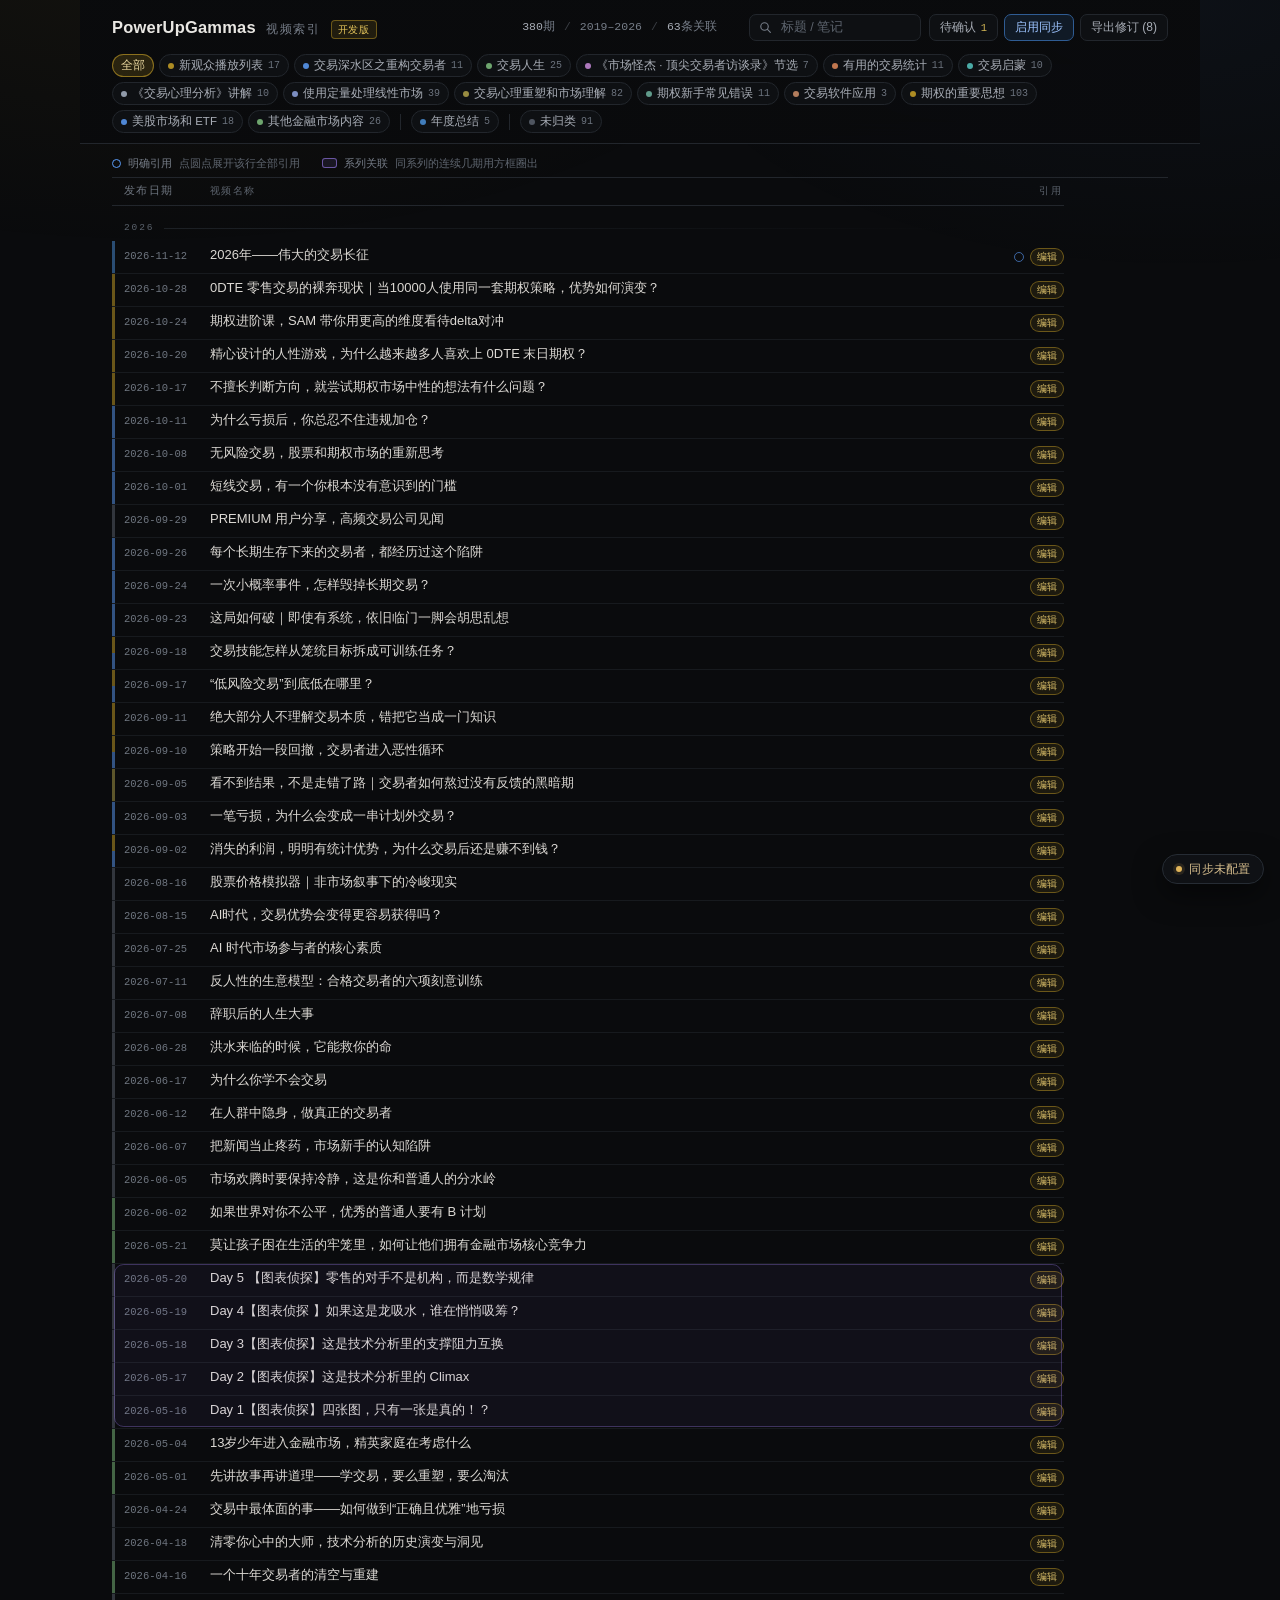
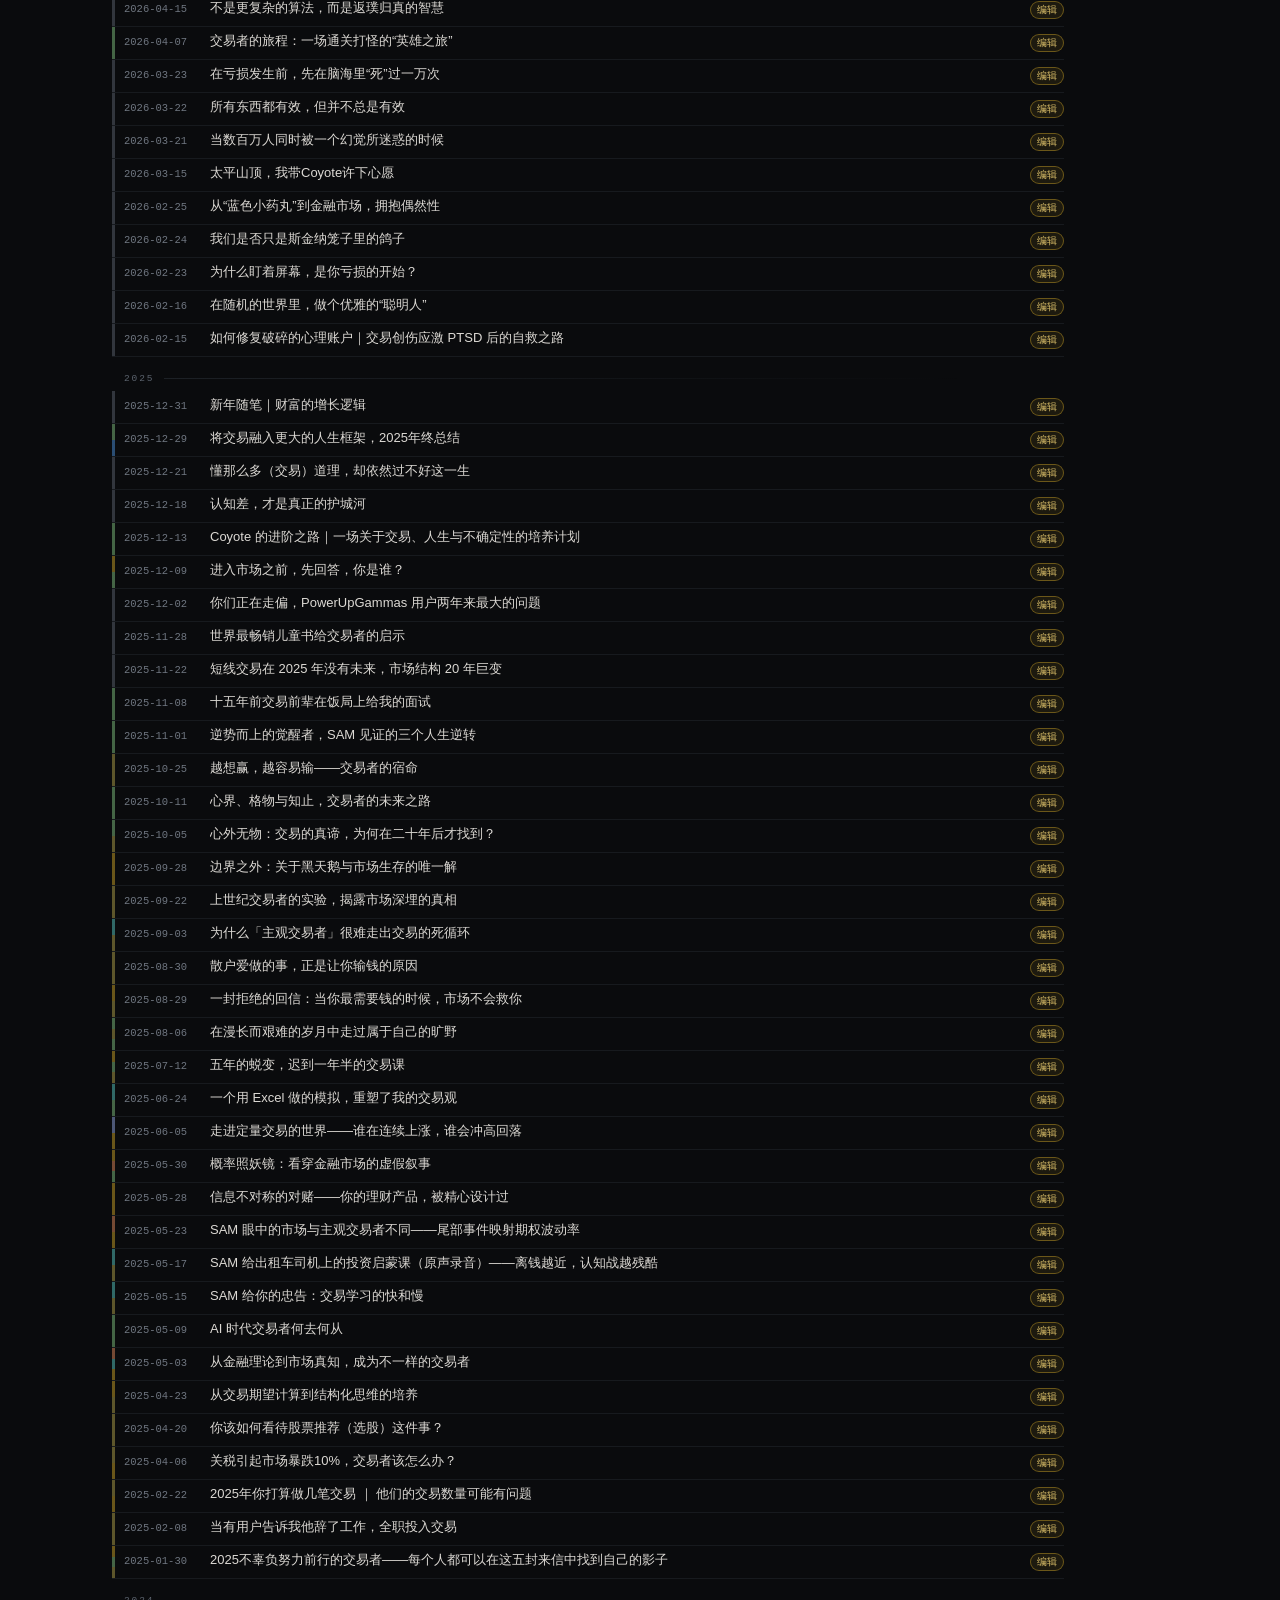
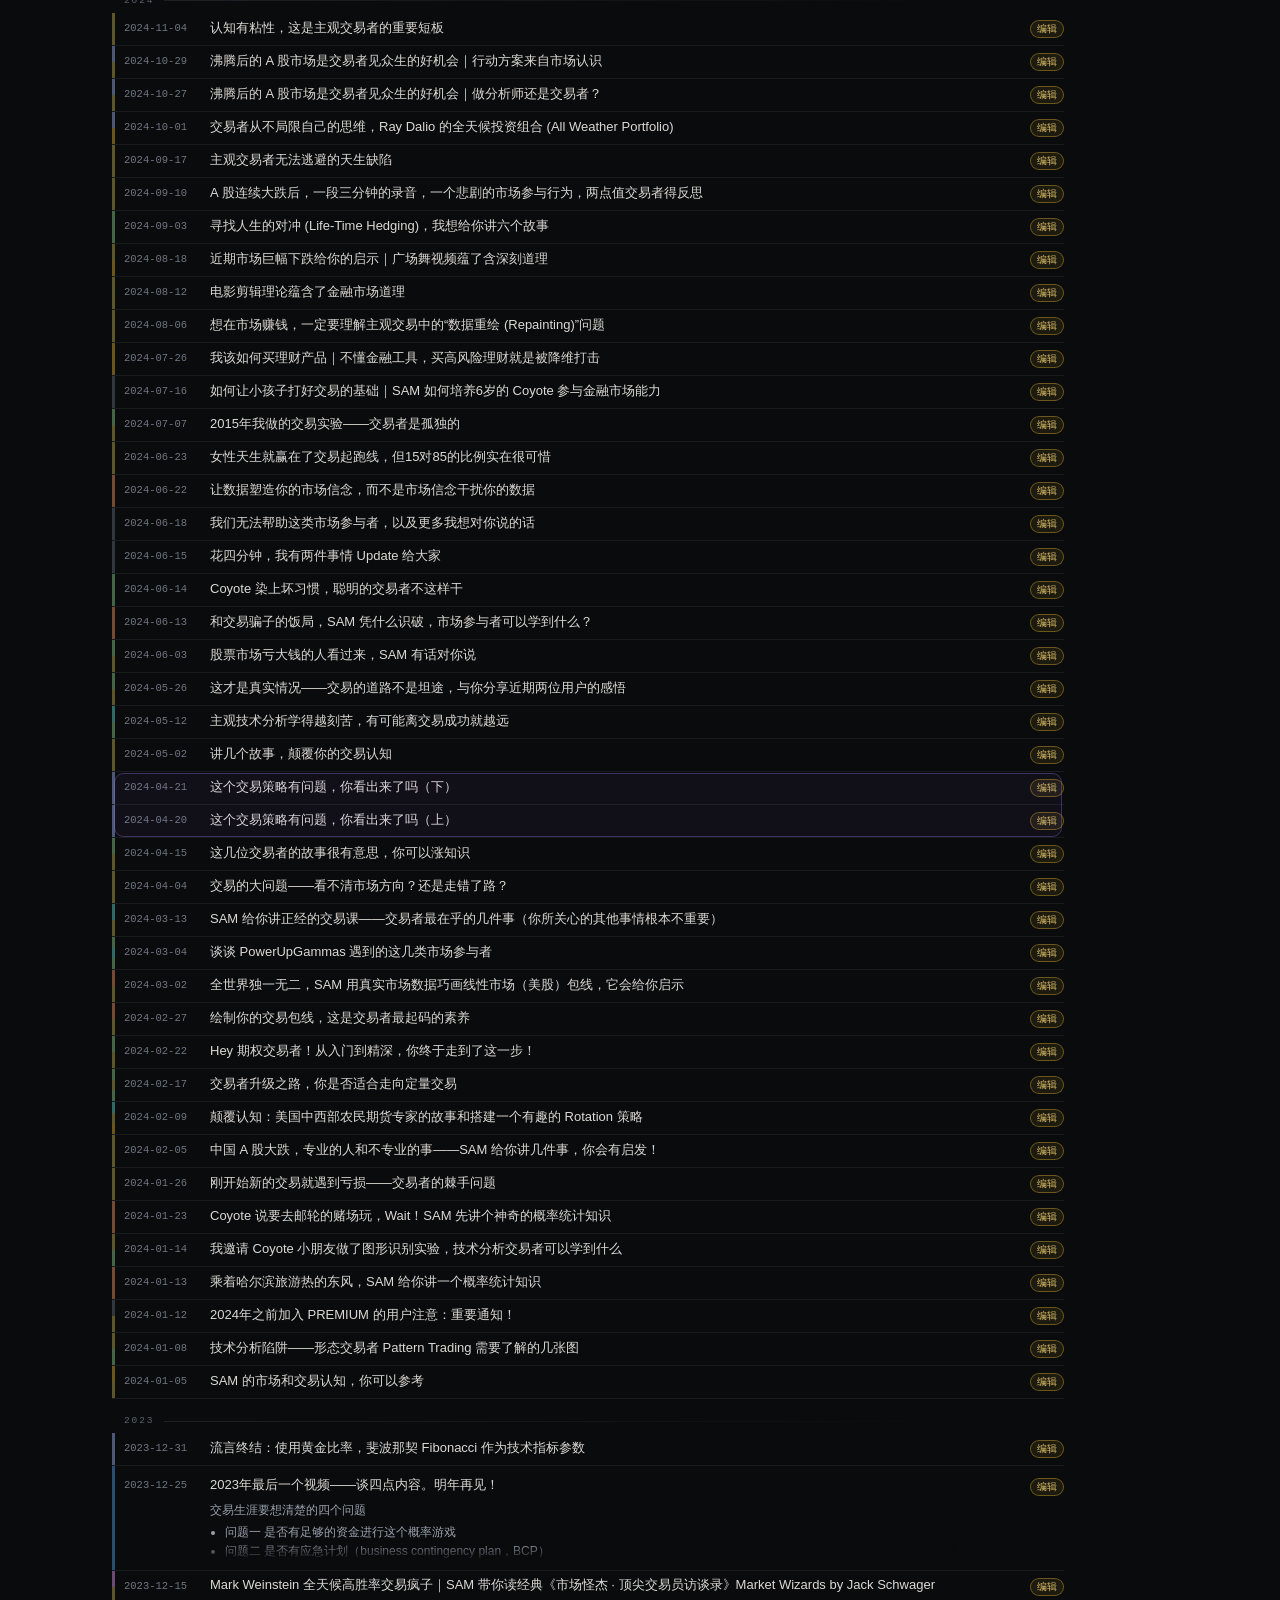
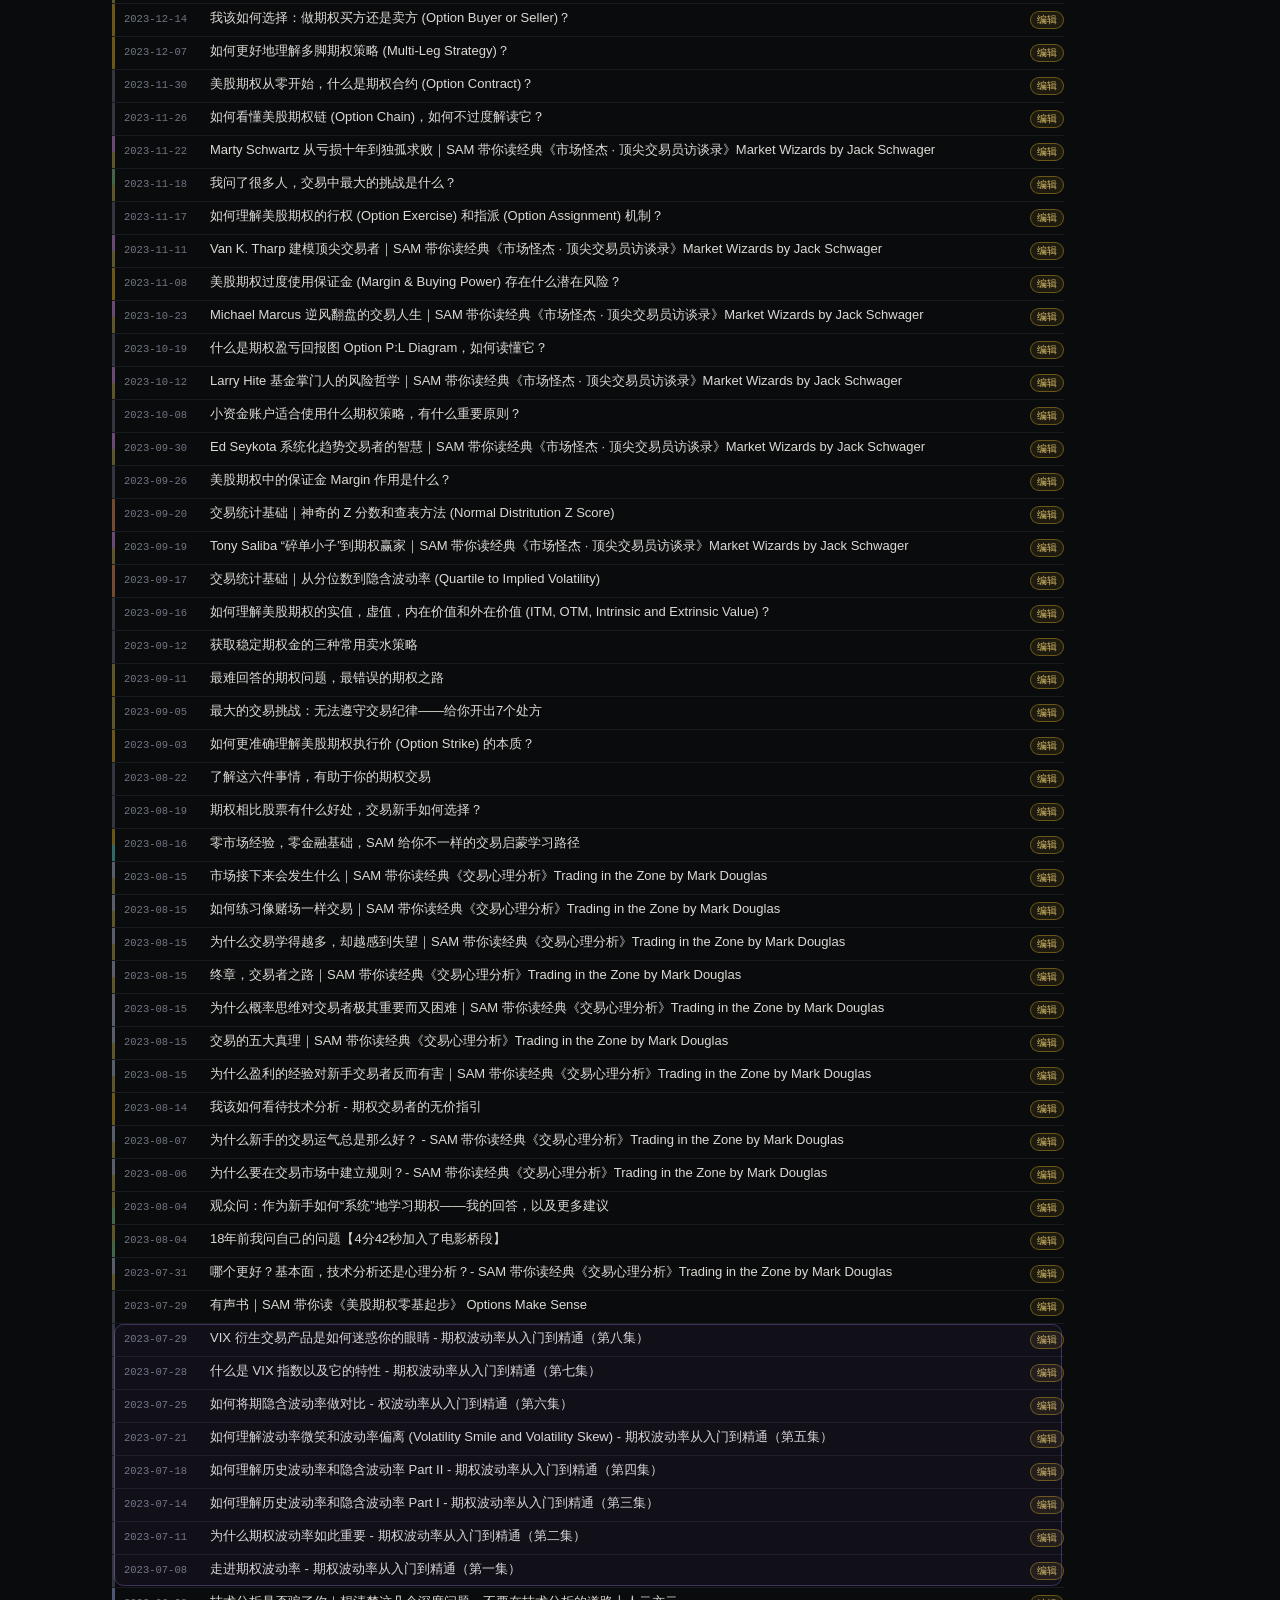
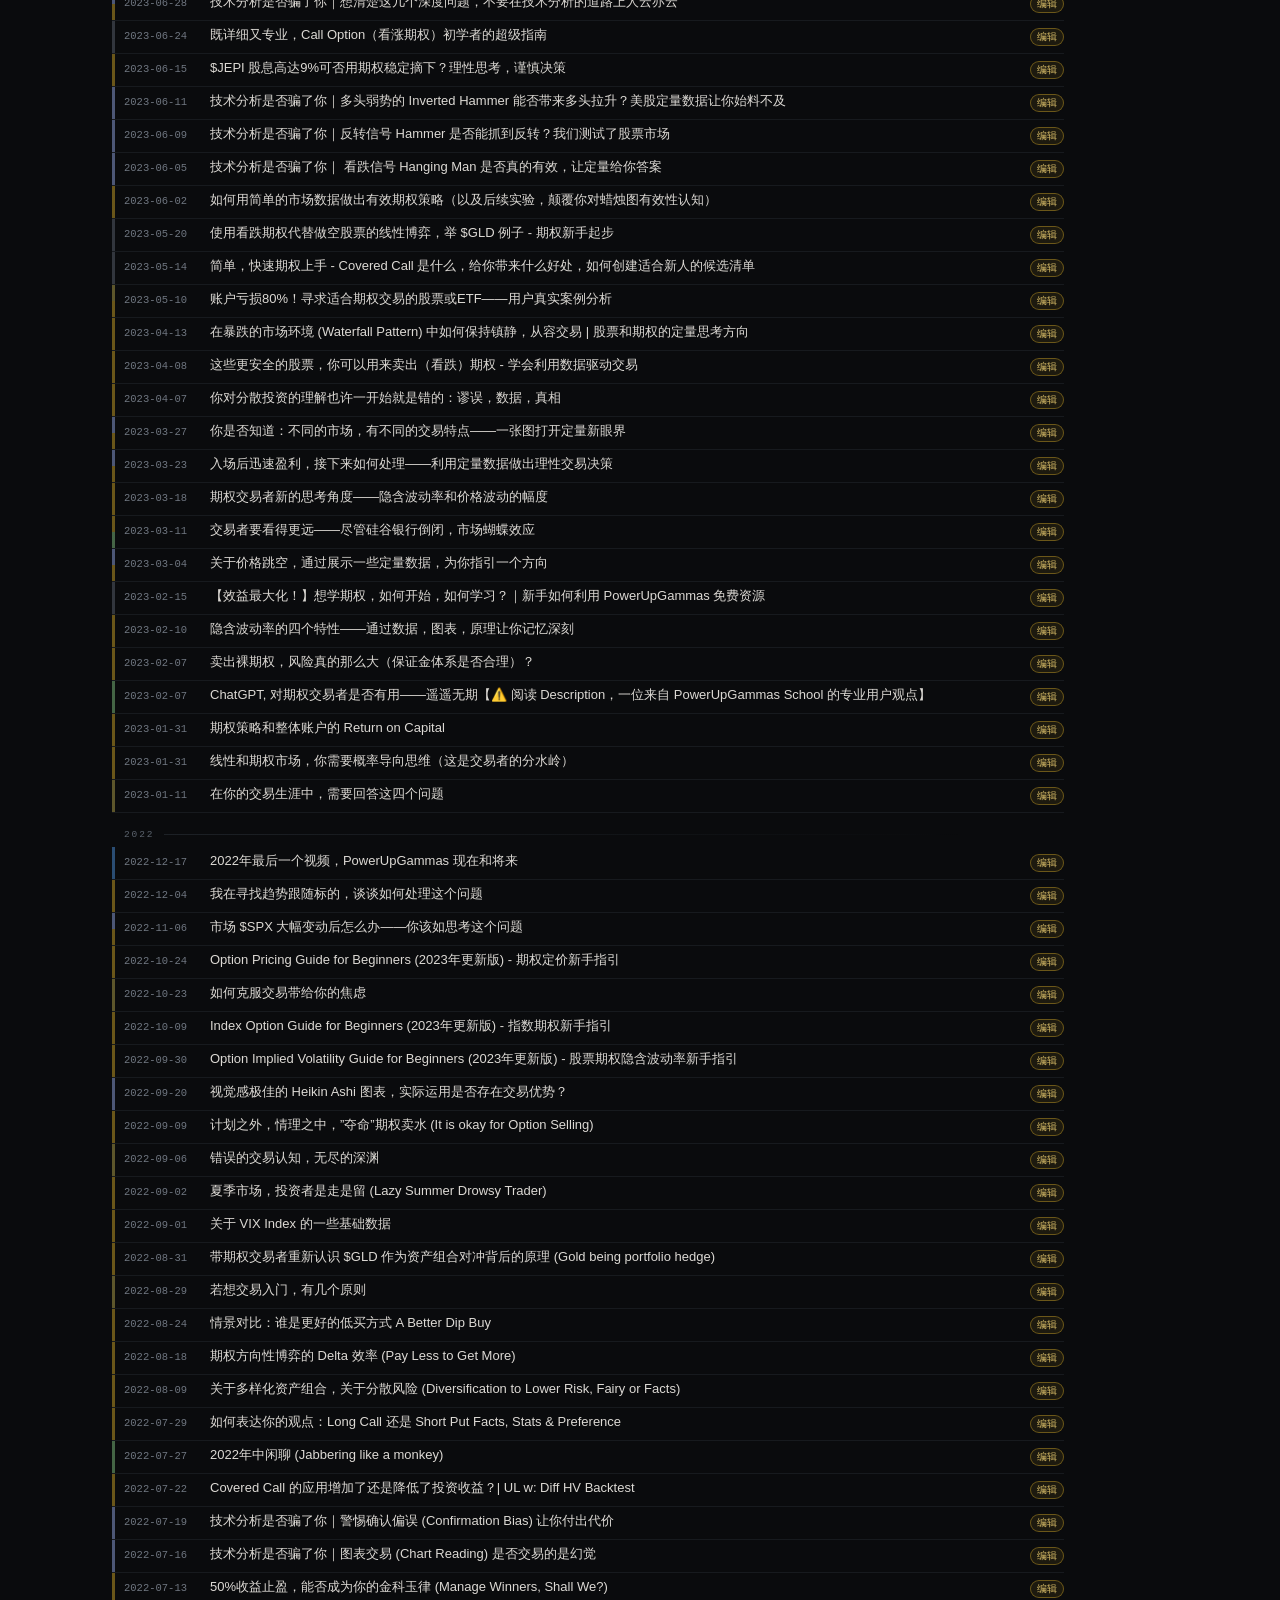
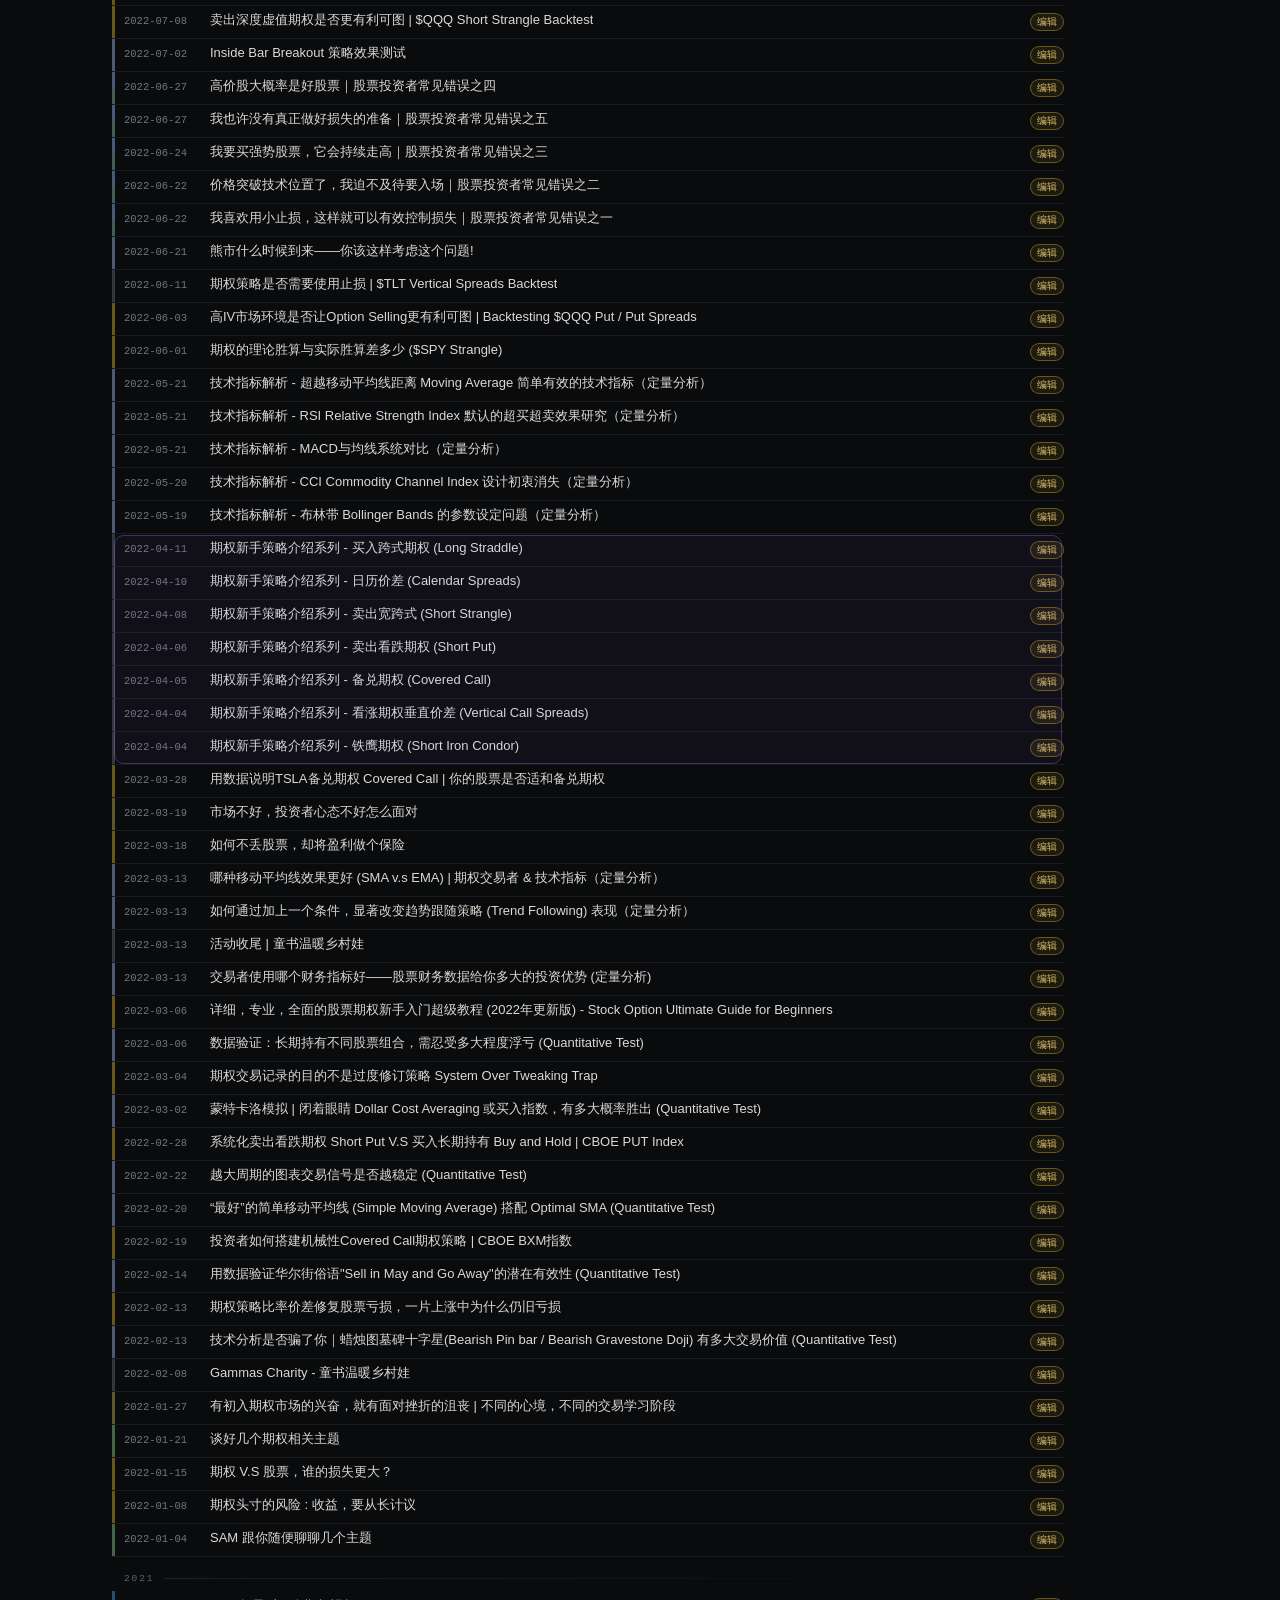
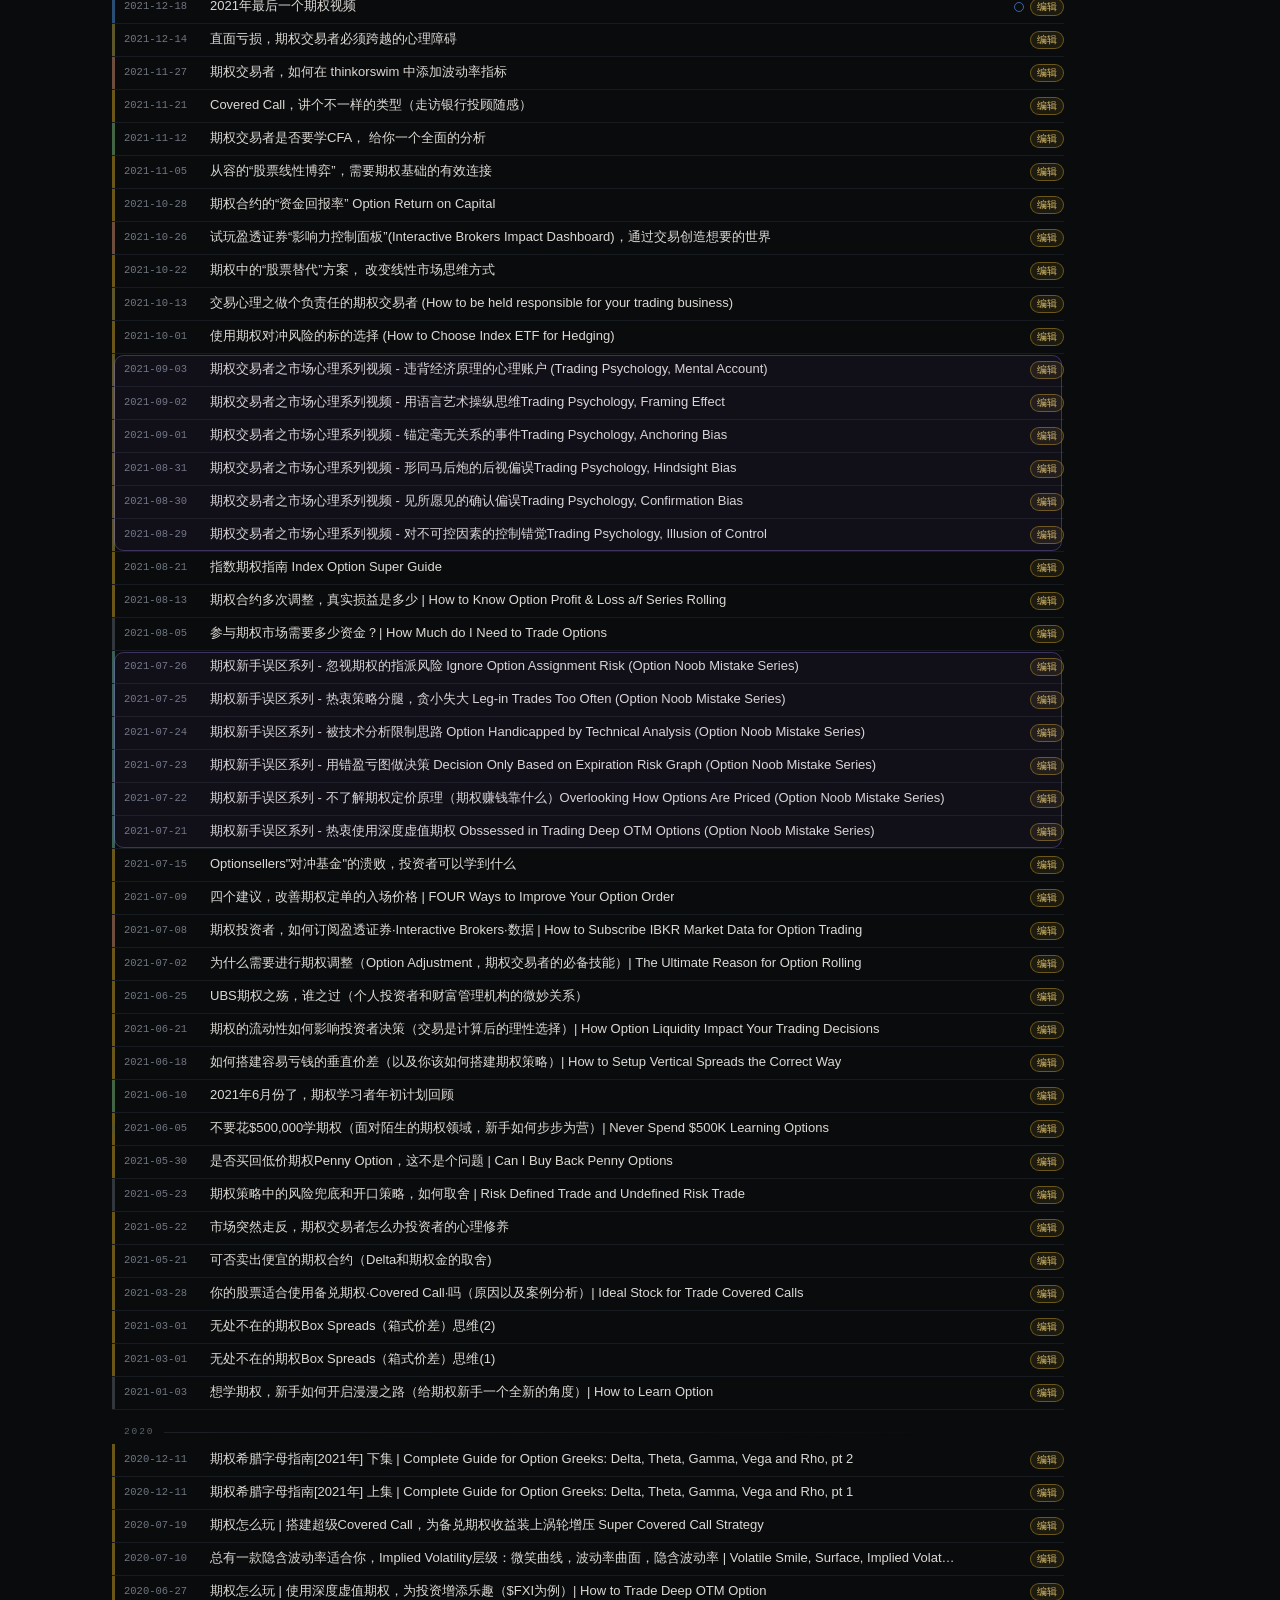
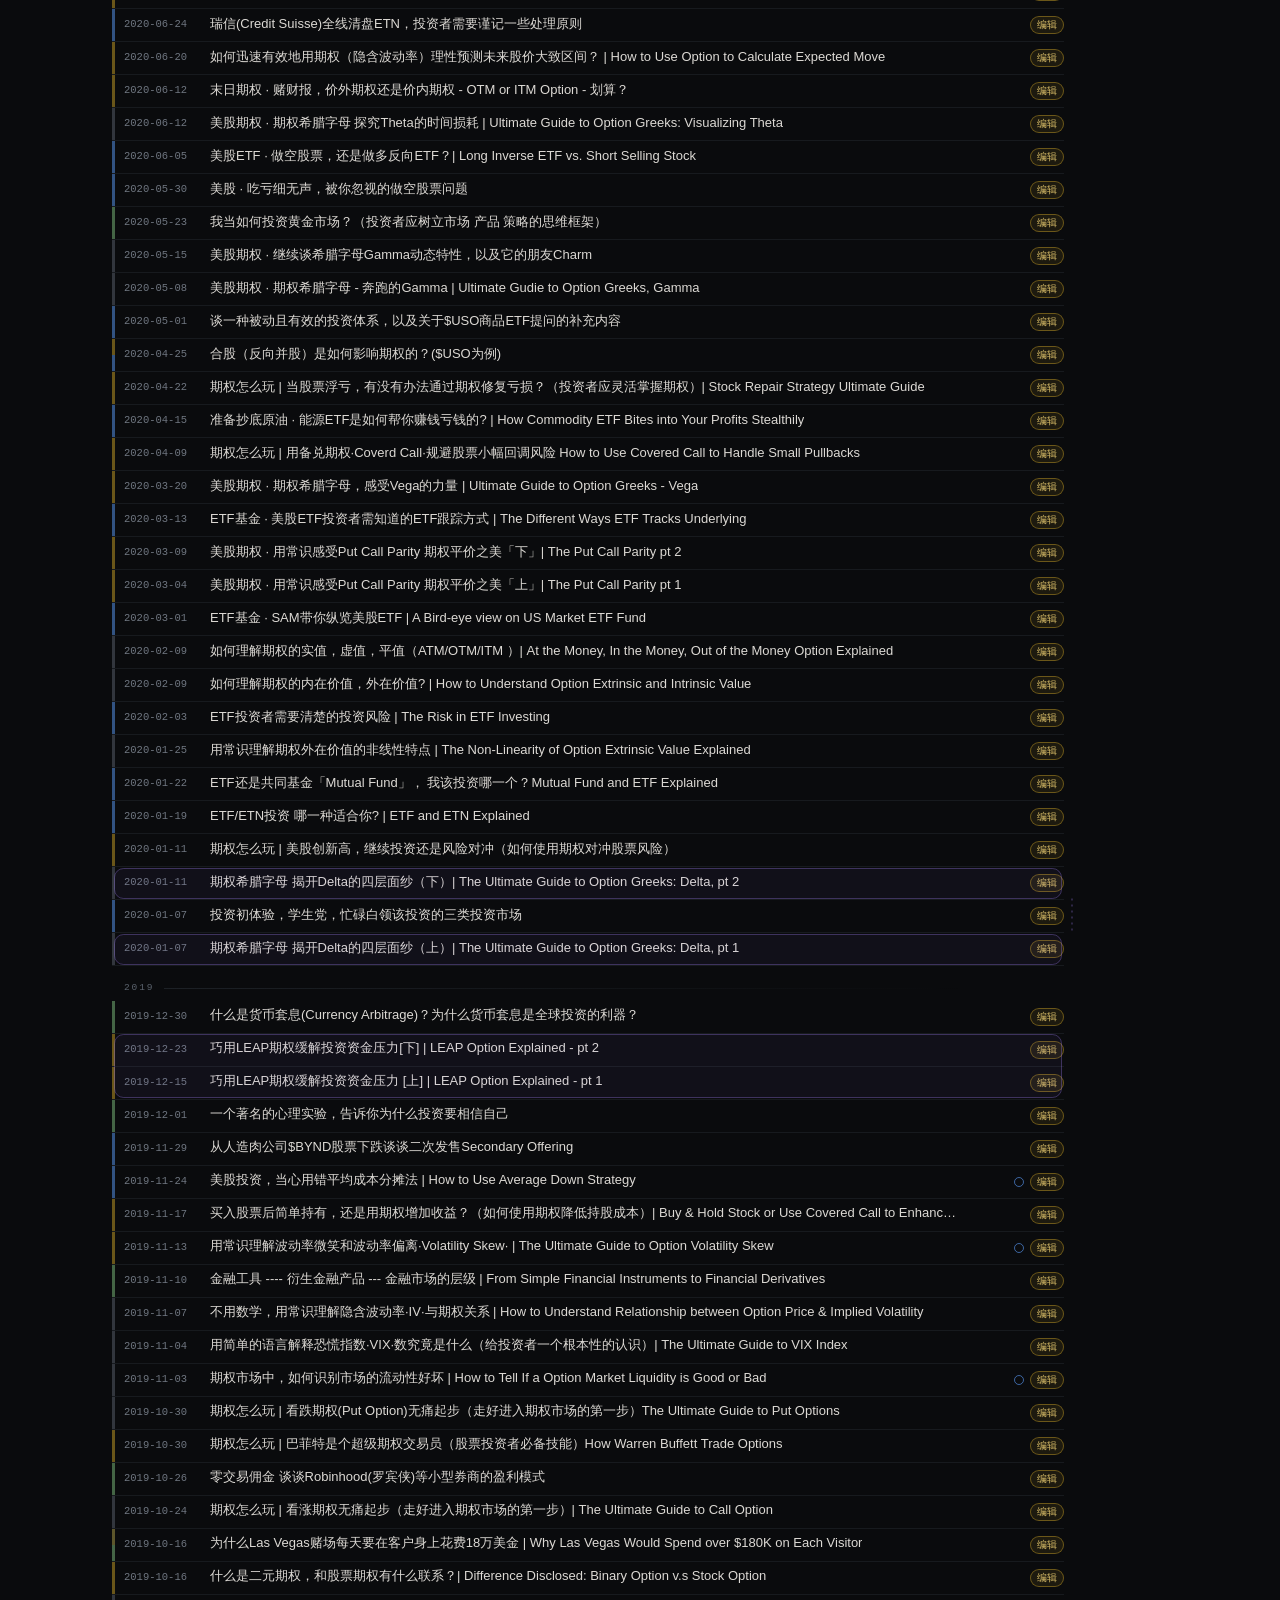
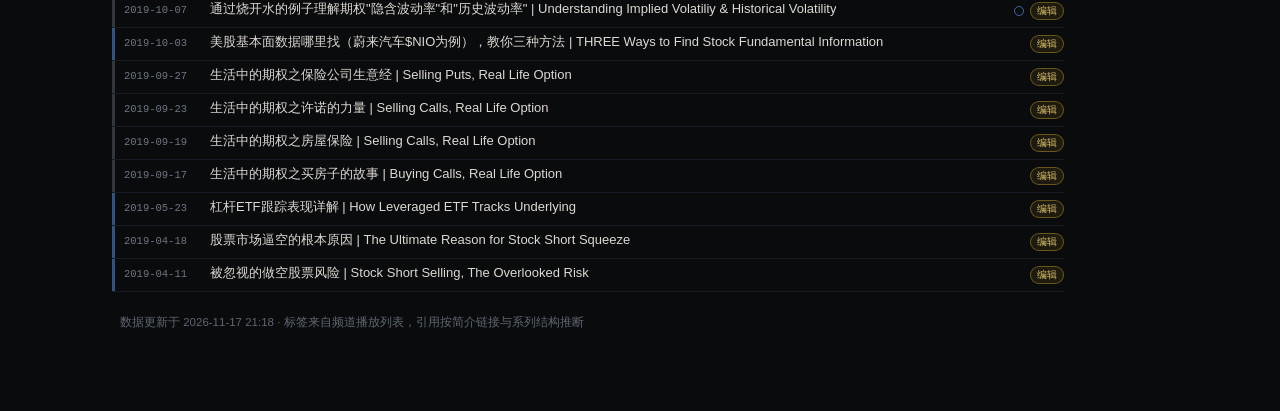
==== commit 06d3ffbd: "笔记模块修复与预览交互统一 - 代码块换行、行内代码中的 **、带括号链接、<ol> 编号、<p><ul> 非法嵌套 - 行首快捷改为直接换节点；缩进 40px → 18px - 公开版/开发版笔记预" ====
--- a/dev.html
+++ b/dev.html
@@ -243,6 +243,10 @@
   padding-top:5px;text-transform:uppercase;
 }
 .ed-body{display:flex;flex-wrap:wrap;gap:5px;align-items:center;flex:1}
+.ed-note{
+  font-size:11.5px;color:#78808a;line-height:1.5;
+  overflow:hidden;text-overflow:ellipsis;white-space:nowrap;max-width:100%;
+}
 .tag.mini{height:22px;font-size:11px;padding:0 8px}
 .tag.mini.on{font-weight:500}
 .refitem .rdot{
@@ -407,7 +411,7 @@
   max-height:calc(1.62em * 3);margin-top:4px;font-size:12px;line-height:1.62;
   color:#98a1ac;cursor:pointer;
 }
-.c-note.has::after{
+.c-note.has.clipped::after{
   content:"";position:absolute;left:0;right:0;bottom:0;height:1.5em;
   background:linear-gradient(180deg,rgba(10,11,13,0),rgba(10,11,13,.92));
   pointer-events:none;
@@ -418,7 +422,10 @@
 .c-note p{margin:0 0 2px}
 .c-note p:last-child{margin:0}
 .c-note h1,.c-note h2,.c-note h3{font-size:12.5px;font-weight:600;color:#c3cad3;margin:4px 0 2px}
-.c-note li{margin-left:14px;list-style:disc}
+.c-note li{margin-left:0}
+.c-note ul,.c-note ol{padding-left:15px;margin:2px 0}
+.c-note ul>li{list-style:disc}
+.c-note ol>li{list-style:decimal}
 .c-note blockquote{
   border-left:2px solid #2b3138;padding-left:8px;color:#8b939d;margin:2px 0;
 }
@@ -441,40 +448,6 @@
 .np-label{font-size:10.5px;letter-spacing:.12em;color:#5f6670;text-transform:uppercase}
 .np-tip{font-size:11px;color:#4f565f}
 .np-done{margin-left:auto}
-.np-body{
-  border:1px solid #232830;border-radius:8px;background:#0d1013;
-  padding:10px 13px;min-height:44px;
-}
-.ne{font-size:13px;line-height:1.7;color:#d6d3ce}
-.ne-block{outline:0;padding:1px 0;min-height:1.7em;white-space:pre-wrap;word-break:break-word}
-.ne-block:empty:focus::before{content:"输入文字，# 标题、- 列表、> 引用";color:#4a5158}
-.ne-block[data-type=h1]{font-size:18px;font-weight:650;color:#f0ede8;margin:4px 0 3px}
-.ne-block[data-type=h2]{font-size:15.5px;font-weight:640;color:#ece9e4;margin:3px 0 3px}
-.ne-block[data-type=h3]{font-size:13.5px;font-weight:620;color:#e4e0da;margin:3px 0 2px}
-.ne-block[data-type=ul],
-.ne-block[data-type=ol]{padding-left:20px;position:relative}
-.ne-block[data-type=ul]::before{
-  content:"•";position:absolute;left:7px;color:#6b737d;
-}
-.ne-block[data-type=ol]::before{
-  content:attr(data-idx) ".";position:absolute;left:4px;color:#6b737d;
-  font-family:var(--mono);font-size:11px;top:3px;
-}
-.ne-block[data-type=quote]{
-  border-left:2px solid #2f353d;padding-left:10px;color:#a9b1bb;
-}
-.ne-block[data-type=code]{
-  font-family:var(--mono);font-size:12px;background:#12151a;border:1px solid #1d2127;
-  border-radius:6px;padding:7px 9px;margin:4px 0;white-space:pre-wrap;
-}
-.ne-block[data-type=hr]{
-  border-top:1px solid #2a3038;margin:8px 0;min-height:0;padding:0;height:1px;
-}
-.ne-block a{color:#78aef8;text-decoration:underline}
-.ne-block code{
-  font-family:var(--mono);font-size:11.5px;background:#1a1e24;border-radius:3px;padding:0 3px;
-}
-.ne-block strong{color:#f2efe9;font-weight:650}
 
 
 /* ================= 响应式 ================= */
@@ -553,9 +526,6 @@
   .foot{padding-bottom:env(safe-area-inset-bottom)}
   .np{padding:4px 0 14px 0}
   .np-tip{display:none}
-  .np-body{padding:9px 11px}
-  .ne{font-size:14px;line-height:1.72}
-  .ne-block[data-type=h1]{font-size:17px}
   .refinput{font-size:16px;height:32px}
   .ed-pick{margin-left:0}
   .pk-sub{display:none}
@@ -729,12 +699,11 @@
   .savepill{right:12px;bottom:max(12px,env(safe-area-inset-bottom));height:28px;padding:0 11px;font-size:11px}
 }
 
-/* ---------- 笔记：源码 + 预览 ---------- */
+/* ---------- 笔记：源码模式 ---------- */
 .np-body{display:block;padding:0;border:0;background:transparent;min-height:0}
-.ns{display:grid;grid-template-columns:1fr 1fr;gap:10px;align-items:start}
-@media (max-width:820px){.ns{grid-template-columns:1fr}}
+.ns{display:block}
 .ns-src{
-  width:100%;min-height:92px;max-height:460px;resize:vertical;
+  width:100%;min-height:120px;max-height:460px;resize:vertical;
   background:#0c0f12;border:1px solid #232830;border-radius:8px;
   padding:10px 12px;color:#d6d3ce;
   font-family:var(--mono);font-size:12.5px;line-height:1.72;
@@ -742,24 +711,6 @@
 }
 .ns-src:focus{border-color:#3a424c;background:#0b0e11}
 .ns-src::placeholder{color:#4a5158}
-.ns-prev{
-  border:1px dashed #232830;border-radius:8px;padding:10px 13px;
-  max-height:460px;overflow:auto;
-  font-size:12.5px;line-height:1.72;color:#c3cad3;
-}
-.ns-empty{color:#4a5158}
-.ns-prev p{margin:0 0 6px}
-.ns-prev p:last-child{margin:0}
-.ns-prev h1{font-size:17px;font-weight:620;color:#f0ede8;margin:6px 0 4px}
-.ns-prev h2{font-size:15px;font-weight:610;color:#ece9e4;margin:6px 0 4px}
-.ns-prev h3{font-size:13.5px;font-weight:600;color:#e4e0da;margin:5px 0 3px}
-.ns-prev li{margin-left:16px;list-style:disc}
-.ns-prev blockquote{border-left:2px solid #2f353d;padding-left:10px;color:#a9b1bb;margin:4px 0}
-.ns-prev code{font-family:var(--mono);font-size:11.5px;background:#1a1e24;border-radius:3px;padding:0 3px}
-.ns-prev pre{font-family:var(--mono);font-size:11.5px;background:#12151a;border:1px solid #1d2127;border-radius:6px;padding:8px 10px;margin:5px 0;white-space:pre-wrap}
-.ns-prev a{color:#78aef8}
-.ns-prev strong{color:#f2efe9;font-weight:650}
-.ns-prev hr{border:0;border-top:1px solid #2a3038;margin:8px 0}
 
 /* ---------- 笔记：模式切换 ---------- */
 .np-seg{display:inline-flex;border:1px solid #262c34;border-radius:7px;overflow:hidden;margin-left:2px}
@@ -772,27 +723,18 @@
 .np-seg .seg.on{background:#1b222b;color:#cfe2ff}
 .np-seg .seg + .seg{border-left:1px solid #262c34}
 
-/* 块缩进 */
-.ne-block[data-indent="1"]{margin-left:20px}
-.ne-block[data-indent="2"]{margin-left:40px}
-.ne-block[data-indent="3"]{margin-left:60px}
-
-/* 源码模式单栏 */
-.ns.ns-solo{grid-template-columns:1fr}
-.ns.ns-solo .ns-src{min-height:120px}
-
 /* ---------- 富文本编辑区 ---------- */
 .rich{
-  outline:0;min-height:120px;padding:2px 0;
+  outline:0;position:relative;min-height:120px;padding:2px 0;
   font-size:13px;line-height:1.72;color:#d6d3ce;
 }
 .rich:focus{outline:0}
-.rich p{margin:0 0 6px}
-.rich p:last-child{margin-bottom:0}
+.rich p,.rich div{margin:0 0 6px}
+.rich p:last-child,.rich div:last-child{margin-bottom:0}
 .rich h1{font-size:19px;font-weight:650;color:#f0ede8;margin:8px 0 5px}
 .rich h2{font-size:16px;font-weight:640;color:#ece9e4;margin:7px 0 5px}
 .rich h3{font-size:14px;font-weight:620;color:#e4e0da;margin:6px 0 4px}
-.rich ul,.rich ol{margin:5px 0;padding-left:22px}
+.rich ul,.rich ol{margin:5px 0;padding-left:18px}
 .rich li{margin:2px 0}
 .rich ul li{list-style:disc}
 .rich ol li{list-style:decimal}
@@ -806,7 +748,7 @@
 .rich a{color:#78aef8;text-decoration:underline}
 .rich hr{border:0;border-top:1px solid #2a3038;margin:9px 0}
 .rich strong{color:#f2efe9;font-weight:650}
-.rich:empty::before{content:"写点什么……行首 # 变标题，- 变列表";color:#4a5158}
+.rich.is-empty::before{content:"写点什么……行首 # 变标题，- 变列表";color:#4a5158;position:absolute;left:0;top:2px;pointer-events:none}
 </style>
 </head>
 <body>
@@ -823,7 +765,7 @@
       <div class="tools">
         <label class="search">
           <svg viewBox="0 0 16 16" width="13" height="13" aria-hidden="true"><circle cx="6.8" cy="6.8" r="4.6" fill="none" stroke="currentColor" stroke-width="1.4"/><path d="M10.4 10.4 14 14" stroke="currentColor" stroke-width="1.4" stroke-linecap="round"/></svg>
-          <input id="search" type="search" placeholder="搜索标题" autocomplete="off">
+          <input id="search" type="search" placeholder="标题 / 笔记" autocomplete="off">
         </label>
         <span class="devtools" id="devTools"></span>
       </div>
@@ -868,9 +810,9 @@
 </div>
 <script>window.__MODE__ = "dev";
 window.__DATA__ = {"channel":{"name":"PowerUpGammas","id":"UCTb0BeBF6L7l2JsebTauH0Q","url":"https://www.youtube.com/@PowerUpGammas"},"generatedAt":"2026-11-17 21:18","total":380,"videos":[{"n":1,"id":"pZRmCv-kfmc","title":"2026年——伟大的交易长征","date":"2026-11-12","length":1621,"autoTags":[],"autoRefs":[]},{"n":2,"id":"CC0dUapaBLU","title":"0DTE 零售交易的裸奔现状｜当10000人使用同一套期权策略，优势如何演变？","date":"2026-10-28","length":1476,"autoTags":["PLFzeuKbRQ3c0mogNzNPUo2Pxnvfpkgu8V"],"autoRefs":[]},{"n":3,"id":"x0qs9vBs_Dk","title":"期权进阶课，SAM 带你用更高的维度看待delta对冲","date":"2026-10-24","length":1697,"autoTags":["PLFzeuKbRQ3c0mogNzNPUo2Pxnvfpkgu8V"],"autoRefs":[]},{"n":4,"id":"ovTRVyqxJdk","title":"精心设计的人性游戏，为什么越来越多人喜欢上 0DTE 末日期权？","date":"2026-10-20","length":807,"autoTags":["PLFzeuKbRQ3c0mogNzNPUo2Pxnvfpkgu8V"],"autoRefs":[]},{"n":5,"id":"HX-lPgwZwvI","title":"不擅长判断方向，就尝试期权市场中性的想法有什么问题？","date":"2026-10-17","length":1607,"autoTags":["PLFzeuKbRQ3c0mogNzNPUo2Pxnvfpkgu8V"],"autoRefs":[]},{"n":6,"id":"ZQrQwtiOiMU","title":"为什么亏损后，你总忍不住违规加仓？","date":"2026-10-11","length":2145,"autoTags":["PLN5t2P6dJQjI"],"autoRefs":[]},{"n":7,"id":"KrU_-JH8VZA","title":"无风险交易，股票和期权市场的重新思考","date":"2026-10-08","length":1312,"autoTags":["PLN5t2P6dJQjI"],"autoRefs":[]},{"n":8,"id":"4n0o2HR52QE","title":"短线交易，有一个你根本没有意识到的门槛","date":"2026-10-01","length":1612,"autoTags":["PLN5t2P6dJQjI"],"autoRefs":[]},{"n":9,"id":"IWktICC4Q1k","title":"PREMIUM 用户分享，高频交易公司见闻","date":"2026-09-29","length":717,"autoTags":["PLFzeuKbRQ3c0SPg4JsJzgnASUAi8vRlhu"],"autoRefs":[]},{"n":10,"id":"bYW0k2AMPuM","title":"每个长期生存下来的交易者，都经历过这个陷阱","date":"2026-09-26","length":1801,"autoTags":["PLN5t2P6dJQjI"],"autoRefs":[]},{"n":11,"id":"wEoRebLrmXI","title":"一次小概率事件，怎样毁掉长期交易？","date":"2026-09-24","length":1611,"autoTags":["PLN5t2P6dJQjI"],"autoRefs":[]},{"n":12,"id":"ehjIcuC8GA4","title":"这局如何破｜即使有系统，依旧临门一脚会胡思乱想","date":"2026-09-23","length":1919,"autoTags":["PLN5t2P6dJQjI"],"autoRefs":[]},{"n":13,"id":"nQcqX4CQggM","title":"交易技能怎样从笼统目标拆成可训练任务？","date":"2026-09-18","length":1706,"autoTags":["PLMglWyDBZoj0","PLN5t2P6dJQjI"],"autoRefs":[]},{"n":14,"id":"zu9Aovp_P-c","title":"“低风险交易”到底低在哪里？","date":"2026-09-17","length":1340,"autoTags":["PLMglWyDBZoj0","PLN5t2P6dJQjI"],"autoRefs":[]},{"n":15,"id":"H72urFE6xZ0","title":"绝大部分人不理解交易本质，错把它当成一门知识","date":"2026-09-11","length":958,"autoTags":["PLMglWyDBZoj0"],"autoRefs":[]},{"n":16,"id":"VfUI0QDYNDQ","title":"策略开始一段回撤，交易者进入恶性循环","date":"2026-09-10","length":1581,"autoTags":["PLMglWyDBZoj0","PLN5t2P6dJQjI"],"autoRefs":[]},{"n":17,"id":"qWYw8j9CLLs","title":"看不到结果，不是走错了路｜交易者如何熬过没有反馈的黑暗期","date":"2026-09-05","length":379,"autoTags":["PLFzeuKbRQ3c0r5qcqg2AA1TbLngDITGsV"],"autoRefs":[]},{"n":18,"id":"eLCo5rd6xVU","title":"一笔亏损，为什么会变成一串计划外交易？","date":"2026-09-03","length":1979,"autoTags":["PLN5t2P6dJQjI"],"autoRefs":[]},{"n":19,"id":"gxNMETzy3go","title":"消失的利润，明明有统计优势，为什么交易后还是赚不到钱？","date":"2026-09-02","length":1281,"autoTags":["PLMglWyDBZoj0","PLN5t2P6dJQjI"],"autoRefs":[]},{"n":20,"id":"ODBEMsAhOow","title":"股票价格模拟器｜非市场叙事下的冷峻现实","date":"2026-08-16","length":1028,"autoTags":[],"autoRefs":[]},{"n":21,"id":"fSRIHrwCvNU","title":"AI时代，交易优势会变得更容易获得吗？","date":"2026-08-15","length":1200,"autoTags":[],"autoRefs":[]},{"n":22,"id":"_wDW5idaUPw","title":"AI 时代市场参与者的核心素质","date":"2026-07-25","length":1719,"autoTags":[],"autoRefs":[]},{"n":23,"id":"CxdZXt7EkCQ","title":"反人性的生意模型：合格交易者的六项刻意训练","date":"2026-07-11","length":2030,"autoTags":[],"autoRefs":[]},{"n":24,"id":"Ce95BIycDlA","title":"辞职后的人生大事","date":"2026-07-08","length":1999,"autoTags":[],"autoRefs":[]},{"n":25,"id":"97z3d_xcm2I","title":"洪水来临的时候，它能救你的命","date":"2026-06-28","length":859,"autoTags":[],"autoRefs":[]},{"n":26,"id":"vEcTXk_7GkM","title":"为什么你学不会交易","date":"2026-06-17","length":298,"autoTags":[],"autoRefs":[]},{"n":27,"id":"0ecfVqApLog","title":"在人群中隐身，做真正的交易者","date":"2026-06-12","length":538,"autoTags":[],"autoRefs":[]},{"n":28,"id":"LR8vTK-Nrd0","title":"把新闻当止疼药，市场新手的认知陷阱","date":"2026-06-07","length":419,"autoTags":[],"autoRefs":[]},{"n":29,"id":"z5qdpXmOOoA","title":"市场欢腾时要保持冷静，这是你和普通人的分水岭","date":"2026-06-05","length":853,"autoTags":[],"autoRefs":[]},{"n":30,"id":"Qz0hrbdYlvY","title":"如果世界对你不公平，优秀的普通人要有 B 计划","date":"2026-06-02","length":659,"autoTags":["PLFzeuKbRQ3c1xUYq1GIVFwgrlhSMMJS6g"],"autoRefs":[]},{"n":31,"id":"9uV-zmNibWo","title":"莫让孩子困在生活的牢笼里，如何让他们拥有金融市场核心竞争力","date":"2026-05-21","length":977,"autoTags":["PLFzeuKbRQ3c1xUYq1GIVFwgrlhSMMJS6g"],"autoRefs":[]},{"n":32,"id":"pNdAv8wlcYU","title":"Day 5 【图表侦探】零售的对手不是机构，而是数学规律","date":"2026-05-20","length":648,"autoTags":[],"autoRefs":[{"to":"gROkHExLNNg","n":33,"type":"series","series":"图表侦探"}],"series":"图表侦探"},{"n":33,"id":"gROkHExLNNg","title":"Day 4【图表侦探 】如果这是龙吸水，谁在悄悄吸筹？","date":"2026-05-19","length":210,"autoTags":[],"autoRefs":[{"to":"ti7kRdmLxy0","n":34,"type":"series","series":"图表侦探"}],"series":"图表侦探"},{"n":34,"id":"ti7kRdmLxy0","title":"Day 3【图表侦探】这是技术分析里的支撑阻力互换","date":"2026-05-18","length":255,"autoTags":[],"autoRefs":[{"to":"o3tCJeFdJ8c","n":35,"type":"series","series":"图表侦探"}],"series":"图表侦探"},{"n":35,"id":"o3tCJeFdJ8c","title":"Day 2【图表侦探】这是技术分析里的 Climax","date":"2026-05-17","length":165,"autoTags":[],"autoRefs":[{"to":"Iqslj7m59Tc","n":36,"type":"series","series":"图表侦探"}],"series":"图表侦探"},{"n":36,"id":"Iqslj7m59Tc","title":"Day 1【图表侦探】四张图，只有一张是真的！？","date":"2026-05-16","length":133,"autoTags":[],"autoRefs":[],"series":"图表侦探"},{"n":37,"id":"YJtyvvfXVOM","title":"13岁少年进入金融市场，精英家庭在考虑什么","date":"2026-05-04","length":772,"autoTags":["PLFzeuKbRQ3c1xUYq1GIVFwgrlhSMMJS6g"],"autoRefs":[]},{"n":38,"id":"49eI01GkmLI","title":"先讲故事再讲道理——学交易，要么重塑，要么淘汰","date":"2026-05-01","length":822,"autoTags":["PLFzeuKbRQ3c1xUYq1GIVFwgrlhSMMJS6g"],"autoRefs":[]},{"n":39,"id":"V8TWQs4K5yo","title":"交易中最体面的事——如何做到“正确且优雅”地亏损","date":"2026-04-24","length":893,"autoTags":[],"autoRefs":[]},{"n":40,"id":"tO6WOd1dE1I","title":"清零你心中的大师，技术分析的历史演变与洞见","date":"2026-04-18","length":1915,"autoTags":[],"autoRefs":[]},{"n":41,"id":"INGKoQc9rF0","title":"一个十年交易者的清空与重建","date":"2026-04-16","length":490,"autoTags":["PLFzeuKbRQ3c1xUYq1GIVFwgrlhSMMJS6g"],"autoRefs":[]},{"n":42,"id":"Ebn4PBHo0NU","title":"不是更复杂的算法，而是返璞归真的智慧","date":"2026-04-15","length":944,"autoTags":[],"autoRefs":[]},{"n":43,"id":"ZJsO4bw6hCo","title":"交易者的旅程：一场通关打怪的“英雄之旅”","date":"2026-04-07","length":1418,"autoTags":["PLFzeuKbRQ3c1xUYq1GIVFwgrlhSMMJS6g"],"autoRefs":[]},{"n":44,"id":"I1-47jH_EC8","title":"在亏损发生前，先在脑海里“死”过一万次","date":"2026-03-23","length":250,"autoTags":[],"autoRefs":[]},{"n":45,"id":"Q70auwrnfng","title":"所有东西都有效，但并不总是有效","date":"2026-03-22","length":361,"autoTags":[],"autoRefs":[]},{"n":46,"id":"xBxfI9UP7io","title":"当数百万人同时被一个幻觉所迷惑的时候","date":"2026-03-21","length":891,"autoTags":[],"autoRefs":[]},{"n":47,"id":"jexJRXymFMg","title":"太平山顶，我带Coyote许下心愿","date":"2026-03-15","length":331,"autoTags":[],"autoRefs":[]},{"n":48,"id":"4bbmlQ0j8os","title":"从“蓝色小药丸”到金融市场，拥抱偶然性","date":"2026-02-25","length":355,"autoTags":[],"autoRefs":[]},{"n":49,"id":"wArI6flrxlQ","title":"我们是否只是斯金纳笼子里的鸽子","date":"2026-02-24","length":252,"autoTags":[],"autoRefs":[]},{"n":50,"id":"yy7tK5Xs0bs","title":"为什么盯着屏幕，是你亏损的开始？","date":"2026-02-23","length":450,"autoTags":[],"autoRefs":[]},{"n":51,"id":"UeTS6pl2UKc","title":"在随机的世界里，做个优雅的“聪明人”","date":"2026-02-16","length":443,"autoTags":[],"autoRefs":[]},{"n":52,"id":"oIhhZU4n1Ak","title":"如何修复破碎的心理账户｜交易创伤应激 PTSD 后的自救之路","date":"2026-02-15","length":834,"autoTags":[],"autoRefs":[]},{"n":53,"id":"KJ_gyFesR64","title":"新年随笔｜财富的增长逻辑","date":"2025-12-31","length":239,"autoTags":[],"autoRefs":[]},{"n":54,"id":"5htrW5Rb94s","title":"将交易融入更大的人生框架，2025年终总结","date":"2025-12-29","length":611,"autoTags":["PLFzeuKbRQ3c1xUYq1GIVFwgrlhSMMJS6g"],"autoRefs":[]},{"n":55,"id":"1kFZJ9-qR3o","title":"懂那么多（交易）道理，却依然过不好这一生","date":"2025-12-21","length":712,"autoTags":[],"autoRefs":[]},{"n":56,"id":"D0vXg_-K_9Q","title":"认知差，才是真正的护城河","date":"2025-12-18","length":436,"autoTags":[],"autoRefs":[]},{"n":57,"id":"VR47JDng8_E","title":"Coyote 的进阶之路｜一场关于交易、人生与不确定性的培养计划","date":"2025-12-13","length":523,"autoTags":["PLFzeuKbRQ3c1xUYq1GIVFwgrlhSMMJS6g"],"autoRefs":[]},{"n":58,"id":"7iRuCkSGhlc","title":"进入市场之前，先回答，你是谁？","date":"2025-12-09","length":910,"autoTags":["PLMglWyDBZoj0","PLFzeuKbRQ3c1xUYq1GIVFwgrlhSMMJS6g"],"autoRefs":[]},{"n":59,"id":"c6DG2VMm094","title":"你们正在走偏，PowerUpGammas 用户两年来最大的问题","date":"2025-12-02","length":542,"autoTags":[],"autoRefs":[]},{"n":60,"id":"bYbtVHFRA78","title":"世界最畅销儿童书给交易者的启示","date":"2025-11-28","length":685,"autoTags":[],"autoRefs":[]},{"n":61,"id":"iSFswQRZP5E","title":"短线交易在 2025 年没有未来，市场结构 20 年巨变","date":"2025-11-22","length":647,"autoTags":[],"autoRefs":[]},{"n":62,"id":"V5w0X3-hS48","title":"十五年前交易前辈在饭局上给我的面试","date":"2025-11-08","length":339,"autoTags":["PLFzeuKbRQ3c1xUYq1GIVFwgrlhSMMJS6g"],"autoRefs":[]},{"n":63,"id":"S6eJ5D3Byq0","title":"逆势而上的觉醒者，SAM 见证的三个人生逆转","date":"2025-11-01","length":567,"autoTags":["PLFzeuKbRQ3c1xUYq1GIVFwgrlhSMMJS6g"],"autoRefs":[]},{"n":64,"id":"TpKVd8ZUSbE","title":"越想赢，越容易输——交易者的宿命","date":"2025-10-25","length":615,"autoTags":["PLFzeuKbRQ3c0r5qcqg2AA1TbLngDITGsV"],"autoRefs":[]},{"n":65,"id":"wPwY99xZzWI","title":"心界、格物与知止，交易者的未来之路","date":"2025-10-11","length":1584,"autoTags":["PLFzeuKbRQ3c1xUYq1GIVFwgrlhSMMJS6g"],"autoRefs":[]},{"n":66,"id":"Phpw6k3wpGM","title":"心外无物：交易的真谛，为何在二十年后才找到？","date":"2025-10-05","length":569,"autoTags":["PLFzeuKbRQ3c1xUYq1GIVFwgrlhSMMJS6g","PLFzeuKbRQ3c0r5qcqg2AA1TbLngDITGsV"],"autoRefs":[]},{"n":67,"id":"YBxJOcDvdic","title":"边界之外：关于黑天鹅与市场生存的唯一解","date":"2025-09-28","length":738,"autoTags":["PLMglWyDBZoj0","PLFzeuKbRQ3c0mogNzNPUo2Pxnvfpkgu8V"],"autoRefs":[]},{"n":68,"id":"ExI_fPquHxg","title":"上世纪交易者的实验，揭露市场深埋的真相","date":"2025-09-22","length":542,"autoTags":["PLFzeuKbRQ3c0r5qcqg2AA1TbLngDITGsV"],"autoRefs":[]},{"n":69,"id":"eX_gbnP1LkQ","title":"为什么「主观交易者」很难走出交易的死循环","date":"2025-09-03","length":629,"autoTags":["PLFzeuKbRQ3c17yzY6m18UbZrbP3H8yQDD","PLFzeuKbRQ3c0r5qcqg2AA1TbLngDITGsV"],"autoRefs":[]},{"n":70,"id":"AtS7uvh0hnY","title":"散户爱做的事，正是让你输钱的原因","date":"2025-08-30","length":691,"autoTags":["PLFzeuKbRQ3c0r5qcqg2AA1TbLngDITGsV"],"autoRefs":[]},{"n":71,"id":"L1IprgrhZ1I","title":"一封拒绝的回信：当你最需要钱的时候，市场不会救你","date":"2025-08-29","length":516,"autoTags":["PLMglWyDBZoj0","PLFzeuKbRQ3c0r5qcqg2AA1TbLngDITGsV"],"autoRefs":[]},{"n":72,"id":"o_Dijflbvyg","title":"在漫长而艰难的岁月中走过属于自己的旷野","date":"2025-08-06","length":2094,"autoTags":["PLFzeuKbRQ3c1xUYq1GIVFwgrlhSMMJS6g","PLFzeuKbRQ3c0r5qcqg2AA1TbLngDITGsV","PLFzeuKbRQ3c2xUmsl8VZTZiBuB6iV-F87"],"autoRefs":[]},{"n":73,"id":"9e9tZY9oEQQ","title":"五年的蜕变，迟到一年半的交易课","date":"2025-07-12","length":1080,"autoTags":["PLMglWyDBZoj0","PLFzeuKbRQ3c1xUYq1GIVFwgrlhSMMJS6g","PLFzeuKbRQ3c0r5qcqg2AA1TbLngDITGsV"],"autoRefs":[]},{"n":74,"id":"se_tB0A8oAE","title":"一个用 Excel 做的模拟，重塑了我的交易观","date":"2025-06-24","length":468,"autoTags":["PLFzeuKbRQ3c17yzY6m18UbZrbP3H8yQDD","PLFzeuKbRQ3c2xUmsl8VZTZiBuB6iV-F87"],"autoRefs":[]},{"n":75,"id":"1Zd9XUNmLYg","title":"走进定量交易的世界——谁在连续上涨，谁会冲高回落","date":"2025-06-05","length":680,"autoTags":["PLFzeuKbRQ3c38rX4SDoIJZc-8SVqPZ0bH","PLFzeuKbRQ3c0mogNzNPUo2Pxnvfpkgu8V"],"autoRefs":[]},{"n":76,"id":"6NiUO0DPPcc","title":"概率照妖镜：看穿金融市场的虚假叙事","date":"2025-05-30","length":286,"autoTags":["PLMglWyDBZoj0","PLFzeuKbRQ3c0cOBWw7JCVXXsJCGYhgJxA","PLFzeuKbRQ3c2xUmsl8VZTZiBuB6iV-F87"],"autoRefs":[]},{"n":77,"id":"lk-2-nME5BE","title":"信息不对称的对赌——你的理财产品，被精心设计过","date":"2025-05-28","length":619,"autoTags":["PLFzeuKbRQ3c0mogNzNPUo2Pxnvfpkgu8V"],"autoRefs":[]},{"n":78,"id":"JUjj8w8yaXw","title":"SAM 眼中的市场与主观交易者不同——尾部事件映射期权波动率","date":"2025-05-23","length":732,"autoTags":["PLFzeuKbRQ3c0cOBWw7JCVXXsJCGYhgJxA","PLFzeuKbRQ3c0mogNzNPUo2Pxnvfpkgu8V"],"autoRefs":[]},{"n":79,"id":"YgoVJl7TOGg","title":"SAM 给出租车司机上的投资启蒙课（原声录音）——离钱越近，认知战越残酷","date":"2025-05-17","length":954,"autoTags":["PLFzeuKbRQ3c17yzY6m18UbZrbP3H8yQDD","PLFzeuKbRQ3c0r5qcqg2AA1TbLngDITGsV"],"autoRefs":[]},{"n":80,"id":"n08_6mVuWrk","title":"SAM 给你的忠告：交易学习的快和慢","date":"2025-05-15","length":1402,"autoTags":["PLFzeuKbRQ3c17yzY6m18UbZrbP3H8yQDD","PLFzeuKbRQ3c0r5qcqg2AA1TbLngDITGsV"],"autoRefs":[]},{"n":81,"id":"HB9kZLIY5Fk","title":"AI 时代交易者何去何从","date":"2025-05-09","length":1020,"autoTags":["PLFzeuKbRQ3c2xUmsl8VZTZiBuB6iV-F87"],"autoRefs":[]},{"n":82,"id":"3kHyOCzGBIk","title":"从金融理论到市场真知，成为不一样的交易者","date":"2025-05-03","length":1421,"autoTags":["PLFzeuKbRQ3c0cOBWw7JCVXXsJCGYhgJxA","PLFzeuKbRQ3c17yzY6m18UbZrbP3H8yQDD","PLFzeuKbRQ3c0mogNzNPUo2Pxnvfpkgu8V"],"autoRefs":[]},{"n":83,"id":"sDKaHQnN9dI","title":"从交易期望计算到结构化思维的培养","date":"2025-04-23","length":952,"autoTags":["PLMglWyDBZoj0","PLFzeuKbRQ3c0r5qcqg2AA1TbLngDITGsV"],"autoRefs":[]},{"n":84,"id":"LRY3w3ZwaNE","title":"你该如何看待股票推荐（选股）这件事？","date":"2025-04-20","length":1201,"autoTags":["PLFzeuKbRQ3c0r5qcqg2AA1TbLngDITGsV"],"autoRefs":[]},{"n":85,"id":"Rfu8r0tW-Oc","title":"关税引起市场暴跌10%，交易者该怎么办？","date":"2025-04-06","length":1277,"autoTags":["PLFzeuKbRQ3c0r5qcqg2AA1TbLngDITGsV","PLFzeuKbRQ3c0mogNzNPUo2Pxnvfpkgu8V"],"autoRefs":[]},{"n":86,"id":"gLiFtDQRpsw","title":"2025年你打算做几笔交易 ｜ 他们的交易数量可能有问题","date":"2025-02-22","length":1124,"autoTags":["PLFzeuKbRQ3c0r5qcqg2AA1TbLngDITGsV","PLFzeuKbRQ3c0mogNzNPUo2Pxnvfpkgu8V"],"autoRefs":[]},{"n":87,"id":"GJjEZdsdlPA","title":"当有用户告诉我他辞了工作，全职投入交易","date":"2025-02-08","length":785,"autoTags":["PLFzeuKbRQ3c0r5qcqg2AA1TbLngDITGsV"],"autoRefs":[]},{"n":88,"id":"tijwHmkMQd8","title":"2025不辜负努力前行的交易者——每个人都可以在这五封来信中找到自己的影子","date":"2025-01-30","length":921,"autoTags":["PLMglWyDBZoj0","PLFzeuKbRQ3c1xUYq1GIVFwgrlhSMMJS6g","PLFzeuKbRQ3c0r5qcqg2AA1TbLngDITGsV"],"autoRefs":[]},{"n":89,"id":"UXfiOGuw1oQ","title":"认知有粘性，这是主观交易者的重要短板","date":"2024-11-04","length":512,"autoTags":["PLFzeuKbRQ3c0r5qcqg2AA1TbLngDITGsV"],"autoRefs":[]},{"n":90,"id":"nfrfqn2mlo0","title":"沸腾后的 A 股市场是交易者见众生的好机会｜行动方案来自市场认识","date":"2024-10-29","length":1240,"autoTags":["PLFzeuKbRQ3c38rX4SDoIJZc-8SVqPZ0bH","PLFzeuKbRQ3c0r5qcqg2AA1TbLngDITGsV"],"autoRefs":[]},{"n":91,"id":"6OqmsDuzp1M","title":"沸腾后的 A 股市场是交易者见众生的好机会｜做分析师还是交易者？","date":"2024-10-27","length":1301,"autoTags":["PLFzeuKbRQ3c38rX4SDoIJZc-8SVqPZ0bH","PLFzeuKbRQ3c0r5qcqg2AA1TbLngDITGsV"],"autoRefs":[]},{"n":92,"id":"OEHVCacDoeo","title":"交易者从不局限自己的思维，Ray Dalio 的全天候投资组合 (All Weather Portfolio)","date":"2024-10-01","length":784,"autoTags":["PLFzeuKbRQ3c38rX4SDoIJZc-8SVqPZ0bH","PLFzeuKbRQ3c0mogNzNPUo2Pxnvfpkgu8V"],"autoRefs":[]},{"n":93,"id":"nd2GK0jLMuo","title":"主观交易者无法逃避的天生缺陷","date":"2024-09-17","length":648,"autoTags":["PLFzeuKbRQ3c0r5qcqg2AA1TbLngDITGsV"],"autoRefs":[]},{"n":94,"id":"D8yLn4dFJ08","title":"A 股连续大跌后，一段三分钟的录音，一个悲剧的市场参与行为，两点值交易者得反思","date":"2024-09-10","length":838,"autoTags":["PLFzeuKbRQ3c0r5qcqg2AA1TbLngDITGsV"],"autoRefs":[]},{"n":95,"id":"nlgUreucxdE","title":"寻找人生的对冲 (Life-Time Hedging)，我想给你讲六个故事","date":"2024-09-03","length":1098,"autoTags":["PLFzeuKbRQ3c1xUYq1GIVFwgrlhSMMJS6g","PLFzeuKbRQ3c2xUmsl8VZTZiBuB6iV-F87"],"autoRefs":[]},{"n":96,"id":"v8NKaRhVTxg","title":"近期市场巨幅下跌给你的启示｜广场舞视频蕴了含深刻道理","date":"2024-08-18","length":622,"autoTags":["PLFzeuKbRQ3c0r5qcqg2AA1TbLngDITGsV","PLFzeuKbRQ3c0mogNzNPUo2Pxnvfpkgu8V"],"autoRefs":[]},{"n":97,"id":"DnPdM-fc6Vs","title":"电影剪辑理论蕴含了金融市场道理","date":"2024-08-12","length":238,"autoTags":["PLFzeuKbRQ3c0r5qcqg2AA1TbLngDITGsV"],"autoRefs":[]},{"n":98,"id":"yf2HTmuP-gI","title":"想在市场赚钱，一定要理解主观交易中的“数据重绘 (Repainting)”问题","date":"2024-08-06","length":539,"autoTags":["PLFzeuKbRQ3c0r5qcqg2AA1TbLngDITGsV"],"autoRefs":[]},{"n":99,"id":"lA22plKfcXs","title":"我该如何买理财产品｜不懂金融工具，买高风险理财就是被降维打击","date":"2024-07-26","length":1128,"autoTags":["PLFzeuKbRQ3c0mogNzNPUo2Pxnvfpkgu8V"],"autoRefs":[]},{"n":100,"id":"F7XKVL-vXIo","title":"如何让小孩子打好交易的基础｜SAM 如何培养6岁的 Coyote 参与金融市场能力","date":"2024-07-16","length":1323,"autoTags":[],"autoRefs":[]},{"n":101,"id":"H8O7KgA-cMo","title":"2015年我做的交易实验——交易者是孤独的","date":"2024-07-07","length":605,"autoTags":["PLFzeuKbRQ3c1xUYq1GIVFwgrlhSMMJS6g","PLFzeuKbRQ3c0r5qcqg2AA1TbLngDITGsV"],"autoRefs":[]},{"n":102,"id":"OJLKOULzVOo","title":"女性天生就赢在了交易起跑线，但15对85的比例实在很可惜","date":"2024-06-23","length":712,"autoTags":["PLFzeuKbRQ3c0r5qcqg2AA1TbLngDITGsV"],"autoRefs":[]},{"n":103,"id":"50I50Xd7PhU","title":"让数据塑造你的市场信念，而不是市场信念干扰你的数据","date":"2024-06-22","length":810,"autoTags":["PLFzeuKbRQ3c0cOBWw7JCVXXsJCGYhgJxA"],"autoRefs":[]},{"n":104,"id":"LLdMK-U4BF0","title":"我们无法帮助这类市场参与者，以及更多我想对你说的话","date":"2024-06-18","length":555,"autoTags":[],"autoRefs":[]},{"n":105,"id":"lDjWRdObpyo","title":"花四分钟，我有两件事情 Update 给大家","date":"2024-06-15","length":255,"autoTags":[],"autoRefs":[]},{"n":106,"id":"x9DdmuEM0IY","title":"Coyote 染上坏习惯，聪明的交易者不这样干","date":"2024-06-14","length":794,"autoTags":["PLFzeuKbRQ3c2xUmsl8VZTZiBuB6iV-F87"],"autoRefs":[]},{"n":107,"id":"LykK_l5_YMc","title":"和交易骗子的饭局，SAM 凭什么识破，市场参与者可以学到什么？","date":"2024-06-13","length":888,"autoTags":["PLFzeuKbRQ3c0cOBWw7JCVXXsJCGYhgJxA"],"autoRefs":[]},{"n":108,"id":"hVjJ6zeU2KE","title":"股票市场亏大钱的人看过来，SAM 有话对你说","date":"2024-06-03","length":715,"autoTags":["PLFzeuKbRQ3c1xUYq1GIVFwgrlhSMMJS6g","PLFzeuKbRQ3c0r5qcqg2AA1TbLngDITGsV"],"autoRefs":[]},{"n":109,"id":"qGu4iVKxa0I","title":"这才是真实情况——交易的道路不是坦途，与你分享近期两位用户的感悟","date":"2024-05-26","length":1486,"autoTags":["PLFzeuKbRQ3c1xUYq1GIVFwgrlhSMMJS6g","PLFzeuKbRQ3c0r5qcqg2AA1TbLngDITGsV"],"autoRefs":[]},{"n":110,"id":"YZYMduvhtKs","title":"主观技术分析学得越刻苦，有可能离交易成功就越远","date":"2024-05-12","length":1745,"autoTags":["PLFzeuKbRQ3c17yzY6m18UbZrbP3H8yQDD","PLFzeuKbRQ3c2xUmsl8VZTZiBuB6iV-F87"],"autoRefs":[]},{"n":111,"id":"-k9LBCLMUYU","title":"讲几个故事，颠覆你的交易认知","date":"2024-05-02","length":1845,"autoTags":["PLFzeuKbRQ3c0r5qcqg2AA1TbLngDITGsV"],"autoRefs":[]},{"n":112,"id":"0NClcnqQCYM","title":"这个交易策略有问题，你看出来了吗（下）","date":"2024-04-21","length":675,"autoTags":["PLFzeuKbRQ3c38rX4SDoIJZc-8SVqPZ0bH"],"autoRefs":[{"to":"BxEaRp5LNkY","n":113,"type":"series","series":"这个交易策略有问题，你看出来了吗"}],"series":"这个交易策略有问题，你看出来了吗"},{"n":113,"id":"BxEaRp5LNkY","title":"这个交易策略有问题，你看出来了吗（上）","date":"2024-04-20","length":222,"autoTags":["PLFzeuKbRQ3c38rX4SDoIJZc-8SVqPZ0bH"],"autoRefs":[],"series":"这个交易策略有问题，你看出来了吗"},{"n":114,"id":"M3hFGNH7s1k","title":"这几位交易者的故事很有意思，你可以涨知识","date":"2024-04-15","length":1113,"autoTags":["PLFzeuKbRQ3c1xUYq1GIVFwgrlhSMMJS6g","PLFzeuKbRQ3c0r5qcqg2AA1TbLngDITGsV"],"autoRefs":[]},{"n":115,"id":"k6mQqOe6_PU","title":"交易的大问题——看不清市场方向？还是走错了路？","date":"2024-04-04","length":935,"autoTags":["PLFzeuKbRQ3c0r5qcqg2AA1TbLngDITGsV"],"autoRefs":[]},{"n":116,"id":"P-X5v-uJeV4","title":"SAM 给你讲正经的交易课——交易者最在乎的几件事（你所关心的其他事情根本不重要）","date":"2024-03-13","length":1971,"autoTags":["PLFzeuKbRQ3c17yzY6m18UbZrbP3H8yQDD","PLFzeuKbRQ3c0r5qcqg2AA1TbLngDITGsV"],"autoRefs":[]},{"n":117,"id":"ViW842j4VGA","title":"谈谈 PowerUpGammas 遇到的这几类市场参与者","date":"2024-03-04","length":1570,"autoTags":["PLFzeuKbRQ3c1xUYq1GIVFwgrlhSMMJS6g","PLFzeuKbRQ3c17yzY6m18UbZrbP3H8yQDD","PLFzeuKbRQ3c2xUmsl8VZTZiBuB6iV-F87"],"autoRefs":[]},{"n":118,"id":"-XYZCK4RNRA","title":"全世界独一无二，SAM 用真实市场数据巧画线性市场（美股）包线，它会给你启示","date":"2024-03-02","length":1203,"autoTags":["PLFzeuKbRQ3c0cOBWw7JCVXXsJCGYhgJxA","PLFzeuKbRQ3c0r5qcqg2AA1TbLngDITGsV"],"autoRefs":[]},{"n":119,"id":"P2QKUcpczdc","title":"绘制你的交易包线，这是交易者最起码的素养","date":"2024-02-27","length":1222,"autoTags":["PLFzeuKbRQ3c0cOBWw7JCVXXsJCGYhgJxA","PLFzeuKbRQ3c0r5qcqg2AA1TbLngDITGsV"],"autoRefs":[]},{"n":120,"id":"obui3BQxrsw","title":"Hey 期权交易者！从入门到精深，你终于走到了这一步！","date":"2024-02-22","length":1251,"autoTags":["PLFzeuKbRQ3c1xUYq1GIVFwgrlhSMMJS6g","PLFzeuKbRQ3c0r5qcqg2AA1TbLngDITGsV"],"autoRefs":[]},{"n":121,"id":"oX0JMX-YmKo","title":"交易者升级之路，你是否适合走向定量交易","date":"2024-02-17","length":1357,"autoTags":["PLFzeuKbRQ3c1xUYq1GIVFwgrlhSMMJS6g","PLFzeuKbRQ3c0r5qcqg2AA1TbLngDITGsV","PLFzeuKbRQ3c2xUmsl8VZTZiBuB6iV-F87"],"autoRefs":[]},{"n":122,"id":"UJISUm9ZANE","title":"颠覆认知：美国中西部农民期货专家的故事和搭建一个有趣的 Rotation 策略","date":"2024-02-09","length":635,"autoTags":["PLFzeuKbRQ3c17yzY6m18UbZrbP3H8yQDD","PLFzeuKbRQ3c0r5qcqg2AA1TbLngDITGsV","PLFzeuKbRQ3c0mogNzNPUo2Pxnvfpkgu8V"],"autoRefs":[]},{"n":123,"id":"r1SI0qR3q0w","title":"中国 A 股大跌，专业的人和不专业的事——SAM 给你讲几件事，你会有启发！","date":"2024-02-05","length":1348,"autoTags":["PLFzeuKbRQ3c0r5qcqg2AA1TbLngDITGsV"],"autoRefs":[]},{"n":124,"id":"3kcqofCJf6k","title":"刚开始新的交易就遇到亏损——交易者的棘手问题","date":"2024-01-26","length":976,"autoTags":["PLFzeuKbRQ3c0r5qcqg2AA1TbLngDITGsV"],"autoRefs":[]},{"n":125,"id":"p9CiEQmFwZA","title":"Coyote 说要去邮轮的赌场玩，Wait！SAM 先讲个神奇的概率统计知识","date":"2024-01-23","length":1731,"autoTags":["PLFzeuKbRQ3c0cOBWw7JCVXXsJCGYhgJxA"],"autoRefs":[]},{"n":126,"id":"sQBl-oQV-Ec","title":"我邀请 Coyote 小朋友做了图形识别实验，技术分析交易者可以学到什么","date":"2024-01-14","length":1056,"autoTags":["PLFzeuKbRQ3c0r5qcqg2AA1TbLngDITGsV","PLFzeuKbRQ3c2xUmsl8VZTZiBuB6iV-F87"],"autoRefs":[]},{"n":127,"id":"DGS_nCzYyC8","title":"乘着哈尔滨旅游热的东风，SAM 给你讲一个概率统计知识","date":"2024-01-13","length":839,"autoTags":["PLFzeuKbRQ3c0cOBWw7JCVXXsJCGYhgJxA"],"autoRefs":[]},{"n":128,"id":"Z9LVCBZ-UrY","title":"2024年之前加入 PREMIUM 的用户注意：重要通知！","date":"2024-01-12","length":1040,"autoTags":["PLFzeuKbRQ3c0SPg4JsJzgnASUAi8vRlhu","PLFzeuKbRQ3c0r5qcqg2AA1TbLngDITGsV"],"autoRefs":[]},{"n":129,"id":"IIVFpL6PSjo","title":"技术分析陷阱——形态交易者 Pattern Trading 需要了解的几张图","date":"2024-01-08","length":899,"autoTags":["PLFzeuKbRQ3c0r5qcqg2AA1TbLngDITGsV","PLFzeuKbRQ3c2xUmsl8VZTZiBuB6iV-F87"],"autoRefs":[]},{"n":130,"id":"Z1aIesVZhdA","title":"SAM 的市场和交易认知，你可以参考","date":"2024-01-05","length":1616,"autoTags":["PLMglWyDBZoj0","PLFzeuKbRQ3c0r5qcqg2AA1TbLngDITGsV"],"autoRefs":[]},{"n":131,"id":"j5LUt30kgCc","title":"流言终结：使用黄金比率，斐波那契 Fibonacci 作为技术指标参数","date":"2023-12-31","length":882,"autoTags":["PLFzeuKbRQ3c38rX4SDoIJZc-8SVqPZ0bH"],"autoRefs":[]},{"n":132,"id":"P2meKhfe6vE","title":"2023年最后一个视频——谈四点内容。明年再见！","date":"2023-12-25","length":1264,"autoTags":["PLFzeuKbRQ3c0r5qcqg2AA1TbLngDITGsV","PLFzeuKbRQ3c2xUmsl8VZTZiBuB6iV-F87"],"autoRefs":[]},{"n":133,"id":"dhjFwU7phD8","title":"Mark Weinstein 全天候高胜率交易疯子｜SAM 带你读经典《市场怪杰 · 顶尖交易员访谈录》Market Wizards by Jack Schwager","date":"2023-12-15","length":1935,"autoTags":["PLFzeuKbRQ3c0Kuxx_f8R-cpTm6xXP4d1S","PLFzeuKbRQ3c0r5qcqg2AA1TbLngDITGsV"],"autoRefs":[]},{"n":134,"id":"5gPuVjXVMGU","title":"我该如何选择：做期权买方还是卖方 (Option Buyer or Seller)？","date":"2023-12-14","length":872,"autoTags":["PLFzeuKbRQ3c0mogNzNPUo2Pxnvfpkgu8V"],"autoRefs":[]},{"n":135,"id":"UKIkvy4DMkI","title":"如何更好地理解多脚期权策略 (Multi-Leg Strategy)？","date":"2023-12-07","length":779,"autoTags":["PLFzeuKbRQ3c0mogNzNPUo2Pxnvfpkgu8V"],"autoRefs":[]},{"n":136,"id":"zwK1S2qf3c8","title":"美股期权从零开始，什么是期权合约 (Option Contract)？","date":"2023-11-30","length":1049,"autoTags":[],"autoRefs":[]},{"n":137,"id":"ZKNhd1cL3zg","title":"如何看懂美股期权链 (Option Chain)，如何不过度解读它？","date":"2023-11-26","length":546,"autoTags":[],"autoRefs":[]},{"n":138,"id":"f7MVrKl9Mmg","title":"Marty Schwartz 从亏损十年到独孤求败｜SAM 带你读经典《市场怪杰 · 顶尖交易员访谈录》Market Wizards by Jack Schwager","date":"2023-11-22","length":2398,"autoTags":["PLFzeuKbRQ3c0Kuxx_f8R-cpTm6xXP4d1S","PLFzeuKbRQ3c0r5qcqg2AA1TbLngDITGsV"],"autoRefs":[]},{"n":139,"id":"KKd3kN6wMZ8","title":"我问了很多人，交易中最大的挑战是什么？","date":"2023-11-18","length":861,"autoTags":["PLFzeuKbRQ3c1xUYq1GIVFwgrlhSMMJS6g","PLFzeuKbRQ3c0r5qcqg2AA1TbLngDITGsV"],"autoRefs":[]},{"n":140,"id":"EfsfOA40E4c","title":"如何理解美股期权的行权 (Option Exercise) 和指派 (Option Assignment) 机制？","date":"2023-11-17","length":587,"autoTags":[],"autoRefs":[]},{"n":141,"id":"GRGSHvmQE0g","title":"Van K. Tharp 建模顶尖交易者｜SAM 带你读经典《市场怪杰 · 顶尖交易员访谈录》Market Wizards by Jack Schwager","date":"2023-11-11","length":2898,"autoTags":["PLFzeuKbRQ3c0Kuxx_f8R-cpTm6xXP4d1S","PLFzeuKbRQ3c0r5qcqg2AA1TbLngDITGsV"],"autoRefs":[]},{"n":142,"id":"3sPs0GMJWxg","title":"美股期权过度使用保证金 (Margin & Buying Power) 存在什么潜在风险？","date":"2023-11-08","length":858,"autoTags":["PLFzeuKbRQ3c0mogNzNPUo2Pxnvfpkgu8V"],"autoRefs":[]},{"n":143,"id":"9kHkCZrgmcA","title":"Michael Marcus 逆风翻盘的交易人生｜SAM 带你读经典《市场怪杰 · 顶尖交易员访谈录》Market Wizards by Jack Schwager","date":"2023-10-23","length":4462,"autoTags":["PLFzeuKbRQ3c0Kuxx_f8R-cpTm6xXP4d1S","PLFzeuKbRQ3c0r5qcqg2AA1TbLngDITGsV"],"autoRefs":[]},{"n":144,"id":"rkG3z7N0z2U","title":"什么是期权盈亏回报图 Option P:L Diagram，如何读懂它？","date":"2023-10-19","length":1355,"autoTags":[],"autoRefs":[]},{"n":145,"id":"ALCx4OPu7E8","title":"Larry Hite 基金掌门人的风险哲学｜SAM 带你读经典《市场怪杰 · 顶尖交易员访谈录》Market Wizards by Jack Schwager","date":"2023-10-12","length":2046,"autoTags":["PLFzeuKbRQ3c0Kuxx_f8R-cpTm6xXP4d1S","PLFzeuKbRQ3c0r5qcqg2AA1TbLngDITGsV"],"autoRefs":[]},{"n":146,"id":"Ai0z7J8DFQU","title":"小资金账户适合使用什么期权策略，有什么重要原则？","date":"2023-10-08","length":1169,"autoTags":[],"autoRefs":[]},{"n":147,"id":"VvKYcfCnryI","title":"Ed Seykota 系统化趋势交易者的智慧｜SAM 带你读经典《市场怪杰 · 顶尖交易员访谈录》Market Wizards by Jack Schwager","date":"2023-09-30","length":2792,"autoTags":["PLFzeuKbRQ3c0Kuxx_f8R-cpTm6xXP4d1S","PLFzeuKbRQ3c0r5qcqg2AA1TbLngDITGsV"],"autoRefs":[]},{"n":148,"id":"frxqRZHxwlw","title":"美股期权中的保证金 Margin 作用是什么？","date":"2023-09-26","length":826,"autoTags":[],"autoRefs":[]},{"n":149,"id":"1SDI_UnHCWA","title":"交易统计基础｜神奇的 Z 分数和查表方法 (Normal Distritution Z Score)","date":"2023-09-20","length":681,"autoTags":["PLFzeuKbRQ3c0cOBWw7JCVXXsJCGYhgJxA"],"autoRefs":[]},{"n":150,"id":"gr34CuhoESs","title":"Tony Saliba “碎单小子”到期权赢家｜SAM 带你读经典《市场怪杰 · 顶尖交易员访谈录》Market Wizards by Jack Schwager","date":"2023-09-19","length":2604,"autoTags":["PLFzeuKbRQ3c0Kuxx_f8R-cpTm6xXP4d1S","PLFzeuKbRQ3c0r5qcqg2AA1TbLngDITGsV"],"autoRefs":[]},{"n":151,"id":"sM5DzRXcCk0","title":"交易统计基础｜从分位数到隐含波动率 (Quartile to Implied Volatility)","date":"2023-09-17","length":2753,"autoTags":["PLFzeuKbRQ3c0cOBWw7JCVXXsJCGYhgJxA"],"autoRefs":[]},{"n":152,"id":"pFp1wSOCyTg","title":"如何理解美股期权的实值，虚值，内在价值和外在价值 (ITM, OTM, Intrinsic and Extrinsic Value)？","date":"2023-09-16","length":1017,"autoTags":[],"autoRefs":[]},{"n":153,"id":"jLqs32WPhdQ","title":"获取稳定期权金的三种常用卖水策略","date":"2023-09-12","length":968,"autoTags":[],"autoRefs":[]},{"n":154,"id":"VU9Fz1az9-w","title":"最难回答的期权问题，最错误的期权之路","date":"2023-09-11","length":898,"autoTags":["PLFzeuKbRQ3c0r5qcqg2AA1TbLngDITGsV","PLFzeuKbRQ3c0mogNzNPUo2Pxnvfpkgu8V"],"autoRefs":[]},{"n":155,"id":"sNmjkgmyWjM","title":"最大的交易挑战：无法遵守交易纪律——给你开出7个处方","date":"2023-09-05","length":1448,"autoTags":["PLFzeuKbRQ3c0r5qcqg2AA1TbLngDITGsV"],"autoRefs":[]},{"n":156,"id":"kWrz_V4SBHI","title":"如何更准确理解美股期权执行价 (Option Strike) 的本质？","date":"2023-09-03","length":915,"autoTags":["PLFzeuKbRQ3c0mogNzNPUo2Pxnvfpkgu8V"],"autoRefs":[]},{"n":157,"id":"1hCYLbTUu0U","title":"了解这六件事情，有助于你的期权交易","date":"2023-08-22","length":963,"autoTags":[],"autoRefs":[]},{"n":158,"id":"MRe-yCCMDmw","title":"期权相比股票有什么好处，交易新手如何选择？","date":"2023-08-19","length":977,"autoTags":[],"autoRefs":[]},{"n":159,"id":"jhTIuleUUdA","title":"零市场经验，零金融基础，SAM 给你不一样的交易启蒙学习路径","date":"2023-08-16","length":1133,"autoTags":["PLMglWyDBZoj0","PLFzeuKbRQ3c17yzY6m18UbZrbP3H8yQDD"],"autoRefs":[]},{"n":160,"id":"ZC0yyBcjxTY","title":"市场接下来会发生什么｜SAM 带你读经典《交易心理分析》Trading in the Zone by Mark Douglas","date":"2023-08-15","length":667,"autoTags":["PLFzeuKbRQ3c3Df6aCXr4hEdhX1-qapE6T","PLFzeuKbRQ3c0r5qcqg2AA1TbLngDITGsV"],"autoRefs":[]},{"n":161,"id":"X3Cbzltfpwg","title":"如何练习像赌场一样交易｜SAM 带你读经典《交易心理分析》Trading in the Zone by Mark Douglas","date":"2023-08-15","length":1295,"autoTags":["PLFzeuKbRQ3c3Df6aCXr4hEdhX1-qapE6T","PLFzeuKbRQ3c0r5qcqg2AA1TbLngDITGsV"],"autoRefs":[]},{"n":162,"id":"Mt5z_eyVI_8","title":"为什么交易学得越多，却越感到失望｜SAM 带你读经典《交易心理分析》Trading in the Zone by Mark Douglas","date":"2023-08-15","length":1015,"autoTags":["PLFzeuKbRQ3c3Df6aCXr4hEdhX1-qapE6T","PLFzeuKbRQ3c0r5qcqg2AA1TbLngDITGsV"],"autoRefs":[]},{"n":163,"id":"Hji0e3HK_jY","title":"终章，交易者之路｜SAM 带你读经典《交易心理分析》Trading in the Zone by Mark Douglas","date":"2023-08-15","length":299,"autoTags":["PLFzeuKbRQ3c3Df6aCXr4hEdhX1-qapE6T","PLFzeuKbRQ3c0r5qcqg2AA1TbLngDITGsV"],"autoRefs":[]},{"n":164,"id":"F-RxZlJrgkY","title":"为什么概率思维对交易者极其重要而又困难｜SAM 带你读经典《交易心理分析》Trading in the Zone by Mark Douglas","date":"2023-08-15","length":616,"autoTags":["PLFzeuKbRQ3c3Df6aCXr4hEdhX1-qapE6T"],"autoRefs":[]},{"n":165,"id":"EEFUI4wO1kc","title":"交易的五大真理｜SAM 带你读经典《交易心理分析》Trading in the Zone by Mark Douglas","date":"2023-08-15","length":497,"autoTags":["PLFzeuKbRQ3c3Df6aCXr4hEdhX1-qapE6T","PLFzeuKbRQ3c0r5qcqg2AA1TbLngDITGsV"],"autoRefs":[]},{"n":166,"id":"1Lbuy0uz3UU","title":"为什么盈利的经验对新手交易者反而有害｜SAM 带你读经典《交易心理分析》Trading in the Zone by Mark Douglas","date":"2023-08-15","length":501,"autoTags":["PLFzeuKbRQ3c3Df6aCXr4hEdhX1-qapE6T","PLFzeuKbRQ3c0r5qcqg2AA1TbLngDITGsV"],"autoRefs":[]},{"n":167,"id":"prmPVwvN7AE","title":"我该如何看待技术分析 - 期权交易者的无价指引","date":"2023-08-14","length":1393,"autoTags":["PLFzeuKbRQ3c0mogNzNPUo2Pxnvfpkgu8V"],"autoRefs":[]},{"n":168,"id":"f4nv9aGmdiU","title":"为什么新手的交易运气总是那么好？ - SAM 带你读经典《交易心理分析》Trading in the Zone by Mark Douglas","date":"2023-08-07","length":729,"autoTags":["PLFzeuKbRQ3c3Df6aCXr4hEdhX1-qapE6T","PLFzeuKbRQ3c0r5qcqg2AA1TbLngDITGsV"],"autoRefs":[]},{"n":169,"id":"SNPj32C2Nn8","title":"为什么要在交易市场中建立规则？- SAM 带你读经典《交易心理分析》Trading in the Zone by Mark Douglas","date":"2023-08-06","length":946,"autoTags":["PLFzeuKbRQ3c3Df6aCXr4hEdhX1-qapE6T","PLFzeuKbRQ3c0r5qcqg2AA1TbLngDITGsV"],"autoRefs":[]},{"n":170,"id":"d_urQ8zBwDU","title":"观众问：作为新手如何“系统”地学习期权——我的回答，以及更多建议","date":"2023-08-04","length":1389,"autoTags":["PLFzeuKbRQ3c0r5qcqg2AA1TbLngDITGsV","PLFzeuKbRQ3c2xUmsl8VZTZiBuB6iV-F87"],"autoRefs":[]},{"n":171,"id":"0-msGJsug0o","title":"18年前我问自己的问题【4分42秒加入了电影桥段】","date":"2023-08-04","length":348,"autoTags":["PLFzeuKbRQ3c0r5qcqg2AA1TbLngDITGsV","PLFzeuKbRQ3c2xUmsl8VZTZiBuB6iV-F87"],"autoRefs":[]},{"n":172,"id":"ZeV0R_DRUy8","title":"哪个更好？基本面，技术分析还是心理分析？- SAM 带你读经典《交易心理分析》Trading in the Zone by Mark Douglas","date":"2023-07-31","length":2179,"autoTags":["PLFzeuKbRQ3c3Df6aCXr4hEdhX1-qapE6T","PLFzeuKbRQ3c0r5qcqg2AA1TbLngDITGsV"],"autoRefs":[]},{"n":173,"id":"guHDNUKKhTU","title":"有声书｜SAM 带你读《美股期权零基起步》 Options Make Sense","date":"2023-07-29","length":2907,"autoTags":[],"autoRefs":[]},{"n":174,"id":"ZYDLhrn9eDk","title":"VIX 衍生交易产品是如何迷惑你的眼睛 - 期权波动率从入门到精通（第八集）","date":"2023-07-29","length":823,"autoTags":[],"autoRefs":[{"to":"vlrDzfZoS20","n":175,"type":"series","series":"期权波动率从入门到精通"}],"series":"期权波动率从入门到精通"},{"n":175,"id":"vlrDzfZoS20","title":"什么是 VIX 指数以及它的特性 - 期权波动率从入门到精通（第七集）","date":"2023-07-28","length":810,"autoTags":[],"autoRefs":[{"to":"s1bvr847mDo","n":176,"type":"series","series":"期权波动率从入门到精通"}],"series":"期权波动率从入门到精通"},{"n":176,"id":"s1bvr847mDo","title":"如何将期隐含波动率做对比 - 权波动率从入门到精通（第六集）","date":"2023-07-25","length":938,"autoTags":[],"autoRefs":[{"to":"agJUm5hxZLs","n":177,"type":"series","series":"期权波动率从入门到精通"}],"series":"期权波动率从入门到精通"},{"n":177,"id":"agJUm5hxZLs","title":"如何理解波动率微笑和波动率偏离 (Volatility Smile and Volatility Skew) - 期权波动率从入门到精通（第五集）","date":"2023-07-21","length":820,"autoTags":[],"autoRefs":[{"to":"H2qqj1lRksM","n":178,"type":"series","series":"期权波动率从入门到精通"}],"series":"期权波动率从入门到精通"},{"n":178,"id":"H2qqj1lRksM","title":"如何理解历史波动率和隐含波动率 Part II - 期权波动率从入门到精通（第四集）","date":"2023-07-18","length":1028,"autoTags":[],"autoRefs":[{"to":"BuND96XtP90","n":179,"type":"series","series":"期权波动率从入门到精通"}],"series":"期权波动率从入门到精通"},{"n":179,"id":"BuND96XtP90","title":"如何理解历史波动率和隐含波动率 Part I - 期权波动率从入门到精通（第三集）","date":"2023-07-14","length":790,"autoTags":[],"autoRefs":[{"to":"QgPW79ee0wo","n":180,"type":"series","series":"期权波动率从入门到精通"}],"series":"期权波动率从入门到精通"},{"n":180,"id":"QgPW79ee0wo","title":"为什么期权波动率如此重要 - 期权波动率从入门到精通（第二集）","date":"2023-07-11","length":912,"autoTags":[],"autoRefs":[{"to":"j-teMzbSS2A","n":181,"type":"series","series":"期权波动率从入门到精通"}],"series":"期权波动率从入门到精通"},{"n":181,"id":"j-teMzbSS2A","title":"走进期权波动率 - 期权波动率从入门到精通（第一集）","date":"2023-07-08","length":812,"autoTags":[],"autoRefs":[],"series":"期权波动率从入门到精通"},{"n":182,"id":"EeBJhX2aGmc","title":"技术分析是否骗了你｜想清楚这几个深度问题，不要在技术分析的道路上人云亦云","date":"2023-06-28","length":1338,"autoTags":["PLFzeuKbRQ3c38rX4SDoIJZc-8SVqPZ0bH","PLFzeuKbRQ3c0mogNzNPUo2Pxnvfpkgu8V"],"autoRefs":[]},{"n":183,"id":"1t5Eutu_nyY","title":"既详细又专业，Call Option（看涨期权）初学者的超级指南","date":"2023-06-24","length":4801,"autoTags":[],"autoRefs":[]},{"n":184,"id":"O8Az4NwQZmc","title":"$JEPI 股息高达9%可否用期权稳定摘下？理性思考，谨慎决策","date":"2023-06-15","length":1322,"autoTags":["PLFzeuKbRQ3c0mogNzNPUo2Pxnvfpkgu8V"],"autoRefs":[]},{"n":185,"id":"nYnpSVybCTA","title":"技术分析是否骗了你｜多头弱势的 Inverted Hammer 能否带来多头拉升？美股定量数据让你始料不及","date":"2023-06-11","length":744,"autoTags":["PLFzeuKbRQ3c38rX4SDoIJZc-8SVqPZ0bH"],"autoRefs":[]},{"n":186,"id":"iLZouBZJdSI","title":"技术分析是否骗了你｜反转信号 Hammer 是否能抓到反转？我们测试了股票市场","date":"2023-06-09","length":950,"autoTags":["PLFzeuKbRQ3c38rX4SDoIJZc-8SVqPZ0bH"],"autoRefs":[]},{"n":187,"id":"gocL8mHCAYU","title":"技术分析是否骗了你｜ 看跌信号 Hanging Man 是否真的有效，让定量给你答案","date":"2023-06-05","length":1029,"autoTags":["PLFzeuKbRQ3c38rX4SDoIJZc-8SVqPZ0bH"],"autoRefs":[]},{"n":188,"id":"lbjwaFnUSRc","title":"如何用简单的市场数据做出有效期权策略（以及后续实验，颠覆你对蜡烛图有效性认知）","date":"2023-06-02","length":1497,"autoTags":["PLMglWyDBZoj0","PLFzeuKbRQ3c0mogNzNPUo2Pxnvfpkgu8V"],"autoRefs":[]},{"n":189,"id":"X7cpyWGExt8","title":"使用看跌期权代替做空股票的线性博弈，举 $GLD 例子 - 期权新手起步","date":"2023-05-20","length":1297,"autoTags":[],"autoRefs":[]},{"n":190,"id":"LK8WZ9LS4CI","title":"简单，快速期权上手 - Covered Call 是什么，给你带来什么好处，如何创建适合新人的候选清单","date":"2023-05-14","length":1347,"autoTags":[],"autoRefs":[]},{"n":191,"id":"Ea5mZFYNQWI","title":"账户亏损80%！寻求适合期权交易的股票或ETF——用户真实案例分析","date":"2023-05-10","length":930,"autoTags":["PLFzeuKbRQ3c0r5qcqg2AA1TbLngDITGsV","PLFzeuKbRQ3c0mogNzNPUo2Pxnvfpkgu8V"],"autoRefs":[]},{"n":192,"id":"8dWqqUvouUg","title":"在暴跌的市场环境 (Waterfall Pattern) 中如何保持镇静，从容交易 | 股票和期权的定量思考方向","date":"2023-04-13","length":1138,"autoTags":["PLFzeuKbRQ3c0mogNzNPUo2Pxnvfpkgu8V"],"autoRefs":[]},{"n":193,"id":"lz_pkBvA4pM","title":"这些更安全的股票，你可以用来卖出（看跌）期权 - 学会利用数据驱动交易","date":"2023-04-08","length":782,"autoTags":["PLFzeuKbRQ3c0mogNzNPUo2Pxnvfpkgu8V"],"autoRefs":[]},{"n":194,"id":"AsdhxiXLbTE","title":"你对分散投资的理解也许一开始就是错的：谬误，数据，真相","date":"2023-04-07","length":1333,"autoTags":["PLFzeuKbRQ3c0mogNzNPUo2Pxnvfpkgu8V"],"autoRefs":[]},{"n":195,"id":"Ti48lINz7w0","title":"你是否知道：不同的市场，有不同的交易特点——一张图打开定量新眼界","date":"2023-03-27","length":1198,"autoTags":["PLFzeuKbRQ3c38rX4SDoIJZc-8SVqPZ0bH","PLFzeuKbRQ3c0mogNzNPUo2Pxnvfpkgu8V"],"autoRefs":[]},{"n":196,"id":"ZoE-cg1xPGQ","title":"入场后迅速盈利，接下来如何处理——利用定量数据做出理性交易决策","date":"2023-03-23","length":1064,"autoTags":["PLFzeuKbRQ3c38rX4SDoIJZc-8SVqPZ0bH","PLFzeuKbRQ3c0mogNzNPUo2Pxnvfpkgu8V"],"autoRefs":[]},{"n":197,"id":"7xNnOLEO9Qw","title":"期权交易者新的思考角度——隐含波动率和价格波动的幅度","date":"2023-03-18","length":1295,"autoTags":["PLFzeuKbRQ3c0mogNzNPUo2Pxnvfpkgu8V"],"autoRefs":[]},{"n":198,"id":"vHMQkS-bUok","title":"交易者要看得更远——尽管硅谷银行倒闭，市场蝴蝶效应","date":"2023-03-11","length":574,"autoTags":["PLFzeuKbRQ3c0mogNzNPUo2Pxnvfpkgu8V","PLFzeuKbRQ3c2xUmsl8VZTZiBuB6iV-F87"],"autoRefs":[]},{"n":199,"id":"_-Rj1a1gujs","title":"关于价格跳空，通过展示一些定量数据，为你指引一个方向","date":"2023-03-04","length":881,"autoTags":["PLFzeuKbRQ3c38rX4SDoIJZc-8SVqPZ0bH","PLFzeuKbRQ3c0mogNzNPUo2Pxnvfpkgu8V"],"autoRefs":[]},{"n":200,"id":"KbMiOtSM8BQ","title":"【效益最大化！】想学期权，如何开始，如何学习？｜新手如何利用 PowerUpGammas 免费资源","date":"2023-02-15","length":1999,"autoTags":[],"autoRefs":[]},{"n":201,"id":"bQskUEFetnA","title":"隐含波动率的四个特性——通过数据，图表，原理让你记忆深刻","date":"2023-02-10","length":1021,"autoTags":["PLFzeuKbRQ3c0mogNzNPUo2Pxnvfpkgu8V"],"autoRefs":[]},{"n":202,"id":"_mav7oJ_SB8","title":"卖出裸期权，风险真的那么大（保证金体系是否合理）？","date":"2023-02-07","length":854,"autoTags":["PLFzeuKbRQ3c0mogNzNPUo2Pxnvfpkgu8V"],"autoRefs":[]},{"n":203,"id":"2sKV1bUBFDY","title":"ChatGPT, 对期权交易者是否有用——遥遥无期【⚠️ 阅读 Description，一位来自 PowerUpGammas School 的专业用户观点】","date":"2023-02-07","length":1088,"autoTags":["PLFzeuKbRQ3c2xUmsl8VZTZiBuB6iV-F87"],"autoRefs":[]},{"n":204,"id":"hR1RKw2hR70","title":"期权策略和整体账户的 Return on Capital","date":"2023-01-31","length":724,"autoTags":["PLFzeuKbRQ3c0mogNzNPUo2Pxnvfpkgu8V"],"autoRefs":[]},{"n":205,"id":"Yn9vYIDsZd0","title":"线性和期权市场，你需要概率导向思维（这是交易者的分水岭）","date":"2023-01-31","length":1080,"autoTags":["PLFzeuKbRQ3c0mogNzNPUo2Pxnvfpkgu8V"],"autoRefs":[]},{"n":206,"id":"_1XIUvad-BI","title":"在你的交易生涯中，需要回答这四个问题","date":"2023-01-11","length":1442,"autoTags":["PLFzeuKbRQ3c0r5qcqg2AA1TbLngDITGsV"],"autoRefs":[]},{"n":207,"id":"KhwfPsGTt1I","title":"2022年最后一个视频，PowerUpGammas 现在和将来","date":"2022-12-17","length":1030,"autoTags":["PLFzeuKbRQ3c0SPg4JsJzgnASUAi8vRlhu","PLFzeuKbRQ3c2xUmsl8VZTZiBuB6iV-F87"],"autoRefs":[]},{"n":208,"id":"TgA2QV1gGLk","title":"我在寻找趋势跟随标的，谈谈如何处理这个问题","date":"2022-12-04","length":1185,"autoTags":["PLFzeuKbRQ3c0mogNzNPUo2Pxnvfpkgu8V"],"autoRefs":[]},{"n":209,"id":"6HmM8meh9rQ","title":"市场 $SPX 大幅变动后怎么办——你该如思考这个问题","date":"2022-11-06","length":996,"autoTags":["PLFzeuKbRQ3c38rX4SDoIJZc-8SVqPZ0bH","PLFzeuKbRQ3c0mogNzNPUo2Pxnvfpkgu8V"],"autoRefs":[]},{"n":210,"id":"TQYR6-OGXis","title":"Option Pricing Guide for Beginners (2023年更新版) - 期权定价新手指引","date":"2022-10-24","length":2045,"autoTags":["PLFzeuKbRQ3c0mogNzNPUo2Pxnvfpkgu8V"],"autoRefs":[]},{"n":211,"id":"t1ODZOtMNzE","title":"如何克服交易带给你的焦虑","date":"2022-10-23","length":1013,"autoTags":["PLFzeuKbRQ3c0r5qcqg2AA1TbLngDITGsV"],"autoRefs":[]},{"n":212,"id":"K9ieIrIoP6k","title":"Index Option Guide for Beginners (2023年更新版) - 指数期权新手指引","date":"2022-10-09","length":2873,"autoTags":["PLFzeuKbRQ3c0mogNzNPUo2Pxnvfpkgu8V"],"autoRefs":[]},{"n":213,"id":"mdiJlGhEZF0","title":"Option Implied Volatility Guide for Beginners (2023年更新版) - 股票期权隐含波动率新手指引","date":"2022-09-30","length":3001,"autoTags":["PLFzeuKbRQ3c0mogNzNPUo2Pxnvfpkgu8V"],"autoRefs":[]},{"n":214,"id":"PojZSbW7FUA","title":"视觉感极佳的 Heikin Ashi 图表，实际运用是否存在交易优势？","date":"2022-09-20","length":947,"autoTags":["PLFzeuKbRQ3c38rX4SDoIJZc-8SVqPZ0bH"],"autoRefs":[]},{"n":215,"id":"k0FrtbJNigk","title":"计划之外，情理之中，”夺命”期权卖水 (It is okay for Option Selling)","date":"2022-09-09","length":687,"autoTags":["PLFzeuKbRQ3c0mogNzNPUo2Pxnvfpkgu8V"],"autoRefs":[]},{"n":216,"id":"lt1vOPLAq5E","title":"错误的交易认知，无尽的深渊","date":"2022-09-06","length":1054,"autoTags":["PLFzeuKbRQ3c0r5qcqg2AA1TbLngDITGsV"],"autoRefs":[]},{"n":217,"id":"DB0tu5q_nHw","title":"夏季市场，投资者是走是留 (Lazy Summer Drowsy Trader)","date":"2022-09-02","length":686,"autoTags":["PLFzeuKbRQ3c0mogNzNPUo2Pxnvfpkgu8V"],"autoRefs":[]},{"n":218,"id":"J6PfpJgzn98","title":"关于 VIX Index 的一些基础数据","date":"2022-09-01","length":393,"autoTags":["PLFzeuKbRQ3c0mogNzNPUo2Pxnvfpkgu8V"],"autoRefs":[]},{"n":219,"id":"zjdFCwTkYEg","title":"带期权交易者重新认识 $GLD 作为资产组合对冲背后的原理 (Gold being portfolio hedge)","date":"2022-08-31","length":880,"autoTags":["PLFzeuKbRQ3c0mogNzNPUo2Pxnvfpkgu8V"],"autoRefs":[]},{"n":220,"id":"lrk6g8ltd5U","title":"若想交易入门，有几个原则","date":"2022-08-29","length":971,"autoTags":["PLFzeuKbRQ3c0r5qcqg2AA1TbLngDITGsV"],"autoRefs":[]},{"n":221,"id":"Hl1vV6N_3gM","title":"情景对比：谁是更好的低买方式 A Better Dip Buy","date":"2022-08-24","length":705,"autoTags":["PLFzeuKbRQ3c0mogNzNPUo2Pxnvfpkgu8V"],"autoRefs":[]},{"n":222,"id":"iBsB-Vh46jU","title":"期权方向性博弈的 Delta 效率 (Pay Less to Get More)","date":"2022-08-18","length":787,"autoTags":["PLFzeuKbRQ3c0mogNzNPUo2Pxnvfpkgu8V"],"autoRefs":[]},{"n":223,"id":"TD0awexnpag","title":"关于多样化资产组合，关于分散风险 (Diversification to Lower Risk, Fairy or Facts)","date":"2022-08-09","length":1159,"autoTags":["PLFzeuKbRQ3c0mogNzNPUo2Pxnvfpkgu8V"],"autoRefs":[]},{"n":224,"id":"5BJ8S1qhL-A","title":"如何表达你的观点：Long Call 还是 Short Put Facts, Stats & Preference","date":"2022-07-29","length":750,"autoTags":["PLFzeuKbRQ3c0mogNzNPUo2Pxnvfpkgu8V"],"autoRefs":[]},{"n":225,"id":"r4RUIOcHa_Y","title":"2022年中闲聊 (Jabbering like a monkey)","date":"2022-07-27","length":1022,"autoTags":["PLFzeuKbRQ3c2xUmsl8VZTZiBuB6iV-F87"],"autoRefs":[]},{"n":226,"id":"6AG4QefAETI","title":"Covered Call 的应用增加了还是降低了投资收益？| UL w: Diff  HV Backtest","date":"2022-07-22","length":783,"autoTags":["PLFzeuKbRQ3c0mogNzNPUo2Pxnvfpkgu8V"],"autoRefs":[]},{"n":227,"id":"-uNgaiwTqAc","title":"技术分析是否骗了你｜警惕确认偏误 (Confirmation Bias) 让你付出代价","date":"2022-07-19","length":819,"autoTags":["PLFzeuKbRQ3c38rX4SDoIJZc-8SVqPZ0bH"],"autoRefs":[]},{"n":228,"id":"BDXTECk3-B4","title":"技术分析是否骗了你｜图表交易 (Chart Reading) 是否交易的是幻觉","date":"2022-07-16","length":929,"autoTags":["PLFzeuKbRQ3c38rX4SDoIJZc-8SVqPZ0bH"],"autoRefs":[]},{"n":229,"id":"UqUpMorv5K8","title":"50%收益止盈，能否成为你的金科玉律 (Manage Winners, Shall We?)","date":"2022-07-13","length":894,"autoTags":["PLFzeuKbRQ3c0mogNzNPUo2Pxnvfpkgu8V"],"autoRefs":[]},{"n":230,"id":"K6_AuIsimNI","title":"卖出深度虚值期权是否更有利可图 | $QQQ Short Strangle Backtest","date":"2022-07-08","length":741,"autoTags":["PLFzeuKbRQ3c0mogNzNPUo2Pxnvfpkgu8V"],"autoRefs":[]},{"n":231,"id":"BpkbJBdFWjM","title":"Inside Bar Breakout 策略效果测试","date":"2022-07-02","length":809,"autoTags":["PLFzeuKbRQ3c38rX4SDoIJZc-8SVqPZ0bH"],"autoRefs":[]},{"n":232,"id":"mGYCTE1dYhE","title":"高价股大概率是好股票｜股票投资者常见错误之四","date":"2022-06-27","length":347,"autoTags":["PLFzeuKbRQ3c38rX4SDoIJZc-8SVqPZ0bH","PLFzeuKbRQ3c1Nlc0hNxok_QTqn0l363iF"],"autoRefs":[]},{"n":233,"id":"634xLr3TmaE","title":"我也许没有真正做好损失的准备｜股票投资者常见错误之五","date":"2022-06-27","length":748,"autoTags":["PLFzeuKbRQ3c38rX4SDoIJZc-8SVqPZ0bH","PLFzeuKbRQ3c1Nlc0hNxok_QTqn0l363iF"],"autoRefs":[]},{"n":234,"id":"aqvjC78neac","title":"我要买强势股票，它会持续走高｜股票投资者常见错误之三","date":"2022-06-24","length":543,"autoTags":["PLFzeuKbRQ3c38rX4SDoIJZc-8SVqPZ0bH","PLFzeuKbRQ3c1Nlc0hNxok_QTqn0l363iF"],"autoRefs":[]},{"n":235,"id":"ahmgvKmiEEU","title":"价格突破技术位置了，我迫不及待要入场｜股票投资者常见错误之二","date":"2022-06-22","length":703,"autoTags":["PLFzeuKbRQ3c38rX4SDoIJZc-8SVqPZ0bH","PLFzeuKbRQ3c1Nlc0hNxok_QTqn0l363iF"],"autoRefs":[]},{"n":236,"id":"RhkJe7VSBl4","title":"我喜欢用小止损，这样就可以有效控制损失｜股票投资者常见错误之一","date":"2022-06-22","length":1026,"autoTags":["PLFzeuKbRQ3c38rX4SDoIJZc-8SVqPZ0bH","PLFzeuKbRQ3c1Nlc0hNxok_QTqn0l363iF"],"autoRefs":[]},{"n":237,"id":"Kbto5mXvh2Q","title":"熊市什么时候到来——你该这样考虑这个问题!","date":"2022-06-21","length":1321,"autoTags":["PLFzeuKbRQ3c38rX4SDoIJZc-8SVqPZ0bH"],"autoRefs":[]},{"n":238,"id":"2A5576kLfwI","title":"期权策略是否需要使用止损 | $TLT Vertical Spreads Backtest","date":"2022-06-11","length":1250,"autoTags":[],"autoRefs":[]},{"n":239,"id":"lNZig-hWMpA","title":"高IV市场环境是否让Option Selling更有利可图 | Backtesting $QQQ Put / Put Spreads","date":"2022-06-03","length":1075,"autoTags":["PLFzeuKbRQ3c0mogNzNPUo2Pxnvfpkgu8V"],"autoRefs":[]},{"n":240,"id":"b2t3nzTvfMs","title":"期权的理论胜算与实际胜算差多少 ($SPY Strangle)","date":"2022-06-01","length":1047,"autoTags":["PLFzeuKbRQ3c0mogNzNPUo2Pxnvfpkgu8V"],"autoRefs":[]},{"n":241,"id":"s5OmgPEPCNI","title":"技术指标解析 - 超越移动平均线距离 Moving Average  简单有效的技术指标（定量分析）","date":"2022-05-21","length":812,"autoTags":["PLFzeuKbRQ3c38rX4SDoIJZc-8SVqPZ0bH"],"autoRefs":[]},{"n":242,"id":"NIz4Hu2nIuo","title":"技术指标解析 - RSI Relative Strength Index 默认的超买超卖效果研究（定量分析）","date":"2022-05-21","length":960,"autoTags":["PLFzeuKbRQ3c38rX4SDoIJZc-8SVqPZ0bH"],"autoRefs":[]},{"n":243,"id":"0euSue3THq4","title":"技术指标解析 - MACD与均线系统对比（定量分析）","date":"2022-05-21","length":945,"autoTags":["PLFzeuKbRQ3c38rX4SDoIJZc-8SVqPZ0bH"],"autoRefs":[]},{"n":244,"id":"-NPqFoVaUTw","title":"技术指标解析 - CCI Commodity Channel Index 设计初衷消失（定量分析）","date":"2022-05-20","length":929,"autoTags":["PLFzeuKbRQ3c38rX4SDoIJZc-8SVqPZ0bH"],"autoRefs":[]},{"n":245,"id":"WlAX1DQ_l8Y","title":"技术指标解析 - 布林带 Bollinger Bands 的参数设定问题（定量分析）","date":"2022-05-19","length":1114,"autoTags":["PLFzeuKbRQ3c38rX4SDoIJZc-8SVqPZ0bH"],"autoRefs":[]},{"n":246,"id":"27vy5g8GmuI","title":"期权新手策略介绍系列 - 买入跨式期权 (Long Straddle)","date":"2022-04-11","length":588,"autoTags":[],"autoRefs":[{"to":"67SEFpzzV9U","n":247,"type":"series","series":"期权新手策略介绍系列"}],"series":"期权新手策略介绍系列"},{"n":247,"id":"67SEFpzzV9U","title":"期权新手策略介绍系列 - 日历价差 (Calendar Spreads)","date":"2022-04-10","length":833,"autoTags":[],"autoRefs":[{"to":"mZDGhcJxPbI","n":248,"type":"series","series":"期权新手策略介绍系列"}],"series":"期权新手策略介绍系列"},{"n":248,"id":"mZDGhcJxPbI","title":"期权新手策略介绍系列 - 卖出宽跨式 (Short Strangle)","date":"2022-04-08","length":686,"autoTags":[],"autoRefs":[{"to":"R9ND__k-ea0","n":249,"type":"series","series":"期权新手策略介绍系列"}],"series":"期权新手策略介绍系列"},{"n":249,"id":"R9ND__k-ea0","title":"期权新手策略介绍系列 - 卖出看跌期权 (Short Put)","date":"2022-04-06","length":518,"autoTags":[],"autoRefs":[{"to":"5j_IMd-3KHM","n":250,"type":"series","series":"期权新手策略介绍系列"}],"series":"期权新手策略介绍系列"},{"n":250,"id":"5j_IMd-3KHM","title":"期权新手策略介绍系列 - 备兑期权 (Covered Call)","date":"2022-04-05","length":1092,"autoTags":[],"autoRefs":[{"to":"YeNVWuGvGVI","n":251,"type":"series","series":"期权新手策略介绍系列"}],"series":"期权新手策略介绍系列"},{"n":251,"id":"YeNVWuGvGVI","title":"期权新手策略介绍系列 - 看涨期权垂直价差 (Vertical Call Spreads)","date":"2022-04-04","length":800,"autoTags":[],"autoRefs":[{"to":"9p7EQ4b_gAw","n":252,"type":"series","series":"期权新手策略介绍系列"}],"series":"期权新手策略介绍系列"},{"n":252,"id":"9p7EQ4b_gAw","title":"期权新手策略介绍系列 - 铁鹰期权 (Short Iron Condor)","date":"2022-04-04","length":861,"autoTags":[],"autoRefs":[],"series":"期权新手策略介绍系列"},{"n":253,"id":"wWq3lVIACVw","title":"用数据说明TSLA备兑期权 Covered Call  | 你的股票是否适和备兑期权","date":"2022-03-28","length":1050,"autoTags":["PLFzeuKbRQ3c0mogNzNPUo2Pxnvfpkgu8V"],"autoRefs":[]},{"n":254,"id":"uVHBCrawTi4","title":"市场不好，投资者心态不好怎么面对","date":"2022-03-19","length":536,"autoTags":["PLFzeuKbRQ3c0r5qcqg2AA1TbLngDITGsV"],"autoRefs":[]},{"n":255,"id":"RKPGVE8KP30","title":"如何不丢股票，却将盈利做个保险","date":"2022-03-18","length":908,"autoTags":["PLFzeuKbRQ3c0mogNzNPUo2Pxnvfpkgu8V"],"autoRefs":[]},{"n":256,"id":"pVrHrGqAf2M","title":"哪种移动平均线效果更好  (SMA v.s EMA) | 期权交易者 & 技术指标（定量分析）","date":"2022-03-13","length":702,"autoTags":["PLFzeuKbRQ3c38rX4SDoIJZc-8SVqPZ0bH"],"autoRefs":[]},{"n":257,"id":"c8tsv1HHx1M","title":"如何通过加上一个条件，显著改变趋势跟随策略 (Trend Following) 表现（定量分析）","date":"2022-03-13","length":654,"autoTags":["PLFzeuKbRQ3c38rX4SDoIJZc-8SVqPZ0bH"],"autoRefs":[]},{"n":258,"id":"HS3GlLs2kqc","title":"活动收尾 | 童书温暖乡村娃","date":"2022-03-13","length":41,"autoTags":[],"autoRefs":[]},{"n":259,"id":"BTB1wSVXdbI","title":"交易者使用哪个财务指标好——股票财务数据给你多大的投资优势  (定量分析)","date":"2022-03-13","length":545,"autoTags":["PLFzeuKbRQ3c38rX4SDoIJZc-8SVqPZ0bH"],"autoRefs":[]},{"n":260,"id":"6EcvmUYnc1w","title":"详细，专业，全面的股票期权新手入门超级教程 (2022年更新版) - Stock Option Ultimate Guide for Beginners","date":"2022-03-06","length":5719,"autoTags":["PLMglWyDBZoj0"],"autoRefs":[]},{"n":261,"id":"5jTrFQ6oWJE","title":"数据验证：长期持有不同股票组合，需忍受多大程度浮亏 (Quantitative Test)","date":"2022-03-06","length":617,"autoTags":["PLFzeuKbRQ3c38rX4SDoIJZc-8SVqPZ0bH"],"autoRefs":[]},{"n":262,"id":"de8CqTFLwYk","title":"期权交易记录的目的不是过度修订策略 System Over Tweaking Trap","date":"2022-03-04","length":462,"autoTags":["PLFzeuKbRQ3c0mogNzNPUo2Pxnvfpkgu8V"],"autoRefs":[]},{"n":263,"id":"N3bAJUgp74I","title":"蒙特卡洛模拟 | 闭着眼睛 Dollar Cost Averaging 或买入指数，有多大概率胜出 (Quantitative Test)","date":"2022-03-02","length":735,"autoTags":["PLFzeuKbRQ3c38rX4SDoIJZc-8SVqPZ0bH"],"autoRefs":[]},{"n":264,"id":"0m8nnR-pj6Q","title":"系统化卖出看跌期权 Short Put V.S 买入长期持有 Buy and Hold | CBOE PUT Index","date":"2022-02-28","length":572,"autoTags":["PLFzeuKbRQ3c0mogNzNPUo2Pxnvfpkgu8V"],"autoRefs":[]},{"n":265,"id":"cZtQ6HQZ2Zo","title":"越大周期的图表交易信号是否越稳定 (Quantitative Test)","date":"2022-02-22","length":568,"autoTags":["PLFzeuKbRQ3c38rX4SDoIJZc-8SVqPZ0bH"],"autoRefs":[]},{"n":266,"id":"JWwILeW41qo","title":"“最好”的简单移动平均线 (Simple Moving Average) 搭配 Optimal SMA (Quantitative Test)","date":"2022-02-20","length":865,"autoTags":["PLFzeuKbRQ3c38rX4SDoIJZc-8SVqPZ0bH"],"autoRefs":[]},{"n":267,"id":"CZ0GCUfL7oY","title":"投资者如何搭建机械性Covered Call期权策略 | CBOE BXM指数","date":"2022-02-19","length":1005,"autoTags":["PLFzeuKbRQ3c0mogNzNPUo2Pxnvfpkgu8V"],"autoRefs":[]},{"n":268,"id":"chR4raFB6W0","title":"用数据验证华尔街俗语\"Sell in May and Go Away\"的潜在有效性 (Quantitative Test)","date":"2022-02-14","length":627,"autoTags":["PLFzeuKbRQ3c38rX4SDoIJZc-8SVqPZ0bH"],"autoRefs":[]},{"n":269,"id":"4lMBI42lyTU","title":"期权策略比率价差修复股票亏损，一片上涨中为什么仍旧亏损","date":"2022-02-13","length":770,"autoTags":["PLFzeuKbRQ3c0mogNzNPUo2Pxnvfpkgu8V"],"autoRefs":[]},{"n":270,"id":"3agKiilT-Rc","title":"技术分析是否骗了你｜蜡烛图墓碑十字星(Bearish Pin bar / Bearish Gravestone Doji) 有多大交易价值 (Quantitative Test)","date":"2022-02-13","length":1090,"autoTags":["PLFzeuKbRQ3c38rX4SDoIJZc-8SVqPZ0bH"],"autoRefs":[]},{"n":271,"id":"hM9s_lHSh5c","title":"Gammas Charity - 童书温暖乡村娃","date":"2022-02-08","length":205,"autoTags":[],"autoRefs":[]},{"n":272,"id":"KSLOu7eAHqw","title":"有初入期权市场的兴奋，就有面对挫折的沮丧 | 不同的心境，不同的交易学习阶段","date":"2022-01-27","length":1374,"autoTags":["PLFzeuKbRQ3c0r5qcqg2AA1TbLngDITGsV"],"autoRefs":[]},{"n":273,"id":"GKlmvDoo4vE","title":"谈好几个期权相关主题","date":"2022-01-21","length":1045,"autoTags":["PLFzeuKbRQ3c2xUmsl8VZTZiBuB6iV-F87"],"autoRefs":[]},{"n":274,"id":"Nisub-1m_BM","title":"期权 V.S 股票，谁的损失更大？","date":"2022-01-15","length":762,"autoTags":["PLFzeuKbRQ3c0mogNzNPUo2Pxnvfpkgu8V"],"autoRefs":[]},{"n":275,"id":"-qdz4P_mEiU","title":"期权头寸的风险 : 收益，要从长计议","date":"2022-01-08","length":1285,"autoTags":["PLFzeuKbRQ3c0mogNzNPUo2Pxnvfpkgu8V"],"autoRefs":[]},{"n":276,"id":"jbY2-jcrZDE","title":"SAM 跟你随便聊聊几个主题","date":"2022-01-04","length":1023,"autoTags":["PLFzeuKbRQ3c2xUmsl8VZTZiBuB6iV-F87"],"autoRefs":[]},{"n":277,"id":"PQ97853HKIM","title":"2021年最后一个期权视频","date":"2021-12-18","length":719,"autoTags":["PLFzeuKbRQ3c2xUmsl8VZTZiBuB6iV-F87"],"autoRefs":[]},{"n":278,"id":"0QYWAkuNVfU","title":"直面亏损，期权交易者必须跨越的心理障碍","date":"2021-12-14","length":927,"autoTags":["PLFzeuKbRQ3c0r5qcqg2AA1TbLngDITGsV"],"autoRefs":[]},{"n":279,"id":"OWY1W3-OMh0","title":"期权交易者，如何在 thinkorswim 中添加波动率指标","date":"2021-11-27","length":857,"autoTags":["PLFzeuKbRQ3c3-YZW7SVqhp6sfxF1pQJCe"],"autoRefs":[]},{"n":280,"id":"LspEtxC9a8Y","title":"Covered Call，讲个不一样的类型（走访银行投顾随感）","date":"2021-11-21","length":1226,"autoTags":["PLFzeuKbRQ3c0mogNzNPUo2Pxnvfpkgu8V"],"autoRefs":[]},{"n":281,"id":"DLxBSkEKVWU","title":"期权交易者是否要学CFA， 给你一个全面的分析","date":"2021-11-12","length":1191,"autoTags":["PLFzeuKbRQ3c2xUmsl8VZTZiBuB6iV-F87"],"autoRefs":[]},{"n":282,"id":"d_OcSjmlzDc","title":"从容的“股票线性博弈”，需要期权基础的有效连接","date":"2021-11-05","length":953,"autoTags":["PLFzeuKbRQ3c0mogNzNPUo2Pxnvfpkgu8V"],"autoRefs":[]},{"n":283,"id":"P_q3NQDeNgA","title":"期权合约的“资金回报率” Option Return on Capital","date":"2021-10-28","length":1083,"autoTags":["PLFzeuKbRQ3c0mogNzNPUo2Pxnvfpkgu8V"],"autoRefs":[]},{"n":284,"id":"2YNzKsujoa0","title":"试玩盈透证券“影响力控制面板”(Interactive Brokers Impact Dashboard)，通过交易创造想要的世界","date":"2021-10-26","length":1077,"autoTags":["PLFzeuKbRQ3c3-YZW7SVqhp6sfxF1pQJCe"],"autoRefs":[]},{"n":285,"id":"q93h_x4nW54","title":"期权中的“股票替代”方案， 改变线性市场思维方式","date":"2021-10-22","length":1062,"autoTags":["PLFzeuKbRQ3c0mogNzNPUo2Pxnvfpkgu8V"],"autoRefs":[]},{"n":286,"id":"DQ0XnmkZaT0","title":"交易心理之做个负责任的期权交易者 (How to be held responsible for your trading business)","date":"2021-10-13","length":770,"autoTags":["PLFzeuKbRQ3c0r5qcqg2AA1TbLngDITGsV"],"autoRefs":[]},{"n":287,"id":"8bGL4fTXLzc","title":"使用期权对冲风险的标的选择 (How to Choose Index ETF for Hedging)","date":"2021-10-01","length":708,"autoTags":["PLFzeuKbRQ3c0mogNzNPUo2Pxnvfpkgu8V"],"autoRefs":[]},{"n":288,"id":"1K7qV5ZqbZA","title":"期权交易者之市场心理系列视频 - 违背经济原理的心理账户 (Trading Psychology, Mental Account)","date":"2021-09-03","length":534,"autoTags":["PLFzeuKbRQ3c0r5qcqg2AA1TbLngDITGsV"],"autoRefs":[{"to":"CB5ZRWXF7vk","n":289,"type":"series","series":"期权交易者之市场心理系列视频"}],"series":"期权交易者之市场心理系列视频"},{"n":289,"id":"CB5ZRWXF7vk","title":"期权交易者之市场心理系列视频  - 用语言艺术操纵思维Trading Psychology, Framing Effect","date":"2021-09-02","length":386,"autoTags":["PLFzeuKbRQ3c0r5qcqg2AA1TbLngDITGsV"],"autoRefs":[{"to":"XJhKRpkVCac","n":290,"type":"series","series":"期权交易者之市场心理系列视频"}],"series":"期权交易者之市场心理系列视频"},{"n":290,"id":"XJhKRpkVCac","title":"期权交易者之市场心理系列视频  - 锚定毫无关系的事件Trading Psychology, Anchoring Bias","date":"2021-09-01","length":482,"autoTags":["PLFzeuKbRQ3c0r5qcqg2AA1TbLngDITGsV"],"autoRefs":[{"to":"sOrwP4Sng78","n":291,"type":"series","series":"期权交易者之市场心理系列视频"}],"series":"期权交易者之市场心理系列视频"},{"n":291,"id":"sOrwP4Sng78","title":"期权交易者之市场心理系列视频  - 形同马后炮的后视偏误Trading Psychology, Hindsight Bias","date":"2021-08-31","length":481,"autoTags":["PLFzeuKbRQ3c0r5qcqg2AA1TbLngDITGsV"],"autoRefs":[{"to":"-JnJlNwftOQ","n":292,"type":"series","series":"期权交易者之市场心理系列视频"}],"series":"期权交易者之市场心理系列视频"},{"n":292,"id":"-JnJlNwftOQ","title":"期权交易者之市场心理系列视频  - 见所愿见的确认偏误Trading Psychology, Confirmation Bias","date":"2021-08-30","length":583,"autoTags":["PLFzeuKbRQ3c0r5qcqg2AA1TbLngDITGsV"],"autoRefs":[{"to":"_TPvVi6zDCA","n":293,"type":"series","series":"期权交易者之市场心理系列视频"}],"series":"期权交易者之市场心理系列视频"},{"n":293,"id":"_TPvVi6zDCA","title":"期权交易者之市场心理系列视频  - 对不可控因素的控制错觉Trading Psychology, Illusion of Control","date":"2021-08-29","length":608,"autoTags":["PLFzeuKbRQ3c0r5qcqg2AA1TbLngDITGsV"],"autoRefs":[],"series":"期权交易者之市场心理系列视频"},{"n":294,"id":"pgcrObZerZo","title":"指数期权指南 Index Option Super Guide","date":"2021-08-21","length":1378,"autoTags":["PLFzeuKbRQ3c0mogNzNPUo2Pxnvfpkgu8V"],"autoRefs":[]},{"n":295,"id":"m67nH-sPWzo","title":"期权合约多次调整，真实损益是多少 | How to Know Option Profit & Loss a/f Series Rolling","date":"2021-08-13","length":698,"autoTags":["PLFzeuKbRQ3c0mogNzNPUo2Pxnvfpkgu8V"],"autoRefs":[]},{"n":296,"id":"tV2tWvXfFkM","title":"参与期权市场需要多少资金？| How Much do I Need to Trade Options","date":"2021-08-05","length":780,"autoTags":[],"autoRefs":[]},{"n":297,"id":"lQ-LgkAe5R0","title":"期权新手误区系列 - 忽视期权的指派风险 Ignore Option Assignment Risk (Option Noob Mistake Series)","date":"2021-07-26","length":472,"autoTags":["PLFzeuKbRQ3c1Nlc0hNxok_QTqn0l363iF"],"autoRefs":[{"to":"OVaj-6YSJFE","n":298,"type":"mention","label":"期权新手误区系列-热衷策略分腿，贪小失大     https://"},{"to":"QAa-xziJ0tU","n":299,"type":"mention","label":"期权新手误区系列-被技术分析限制思路     https://"},{"to":"8nXFb7wBsUE","n":300,"type":"mention","label":"期权新手误区系列-用错盈亏图做决策    https://"},{"to":"nRLQC_5KFC0","n":301,"type":"mention","label":"期权新手误区系列-不了解期权定价原理（期权赚钱靠什么）     https://"},{"to":"e1lfLNr_CMI","n":302,"type":"mention","label":"期权新手误区系列-热衷使用深度虚值期权     https://"}],"series":"期权新手误区系列"},{"n":298,"id":"OVaj-6YSJFE","title":"期权新手误区系列 - 热衷策略分腿，贪小失大 Leg-in Trades Too Often (Option Noob Mistake Series)","date":"2021-07-25","length":382,"autoTags":["PLFzeuKbRQ3c1Nlc0hNxok_QTqn0l363iF"],"autoRefs":[{"to":"lQ-LgkAe5R0","n":297,"type":"mention","label":"期权新手误区系列-忽视期权的指派风险     https://"},{"to":"QAa-xziJ0tU","n":299,"type":"mention","label":"期权新手误区系列-被技术分析限制思路     https://"},{"to":"8nXFb7wBsUE","n":300,"type":"mention","label":"期权新手误区系列-用错盈亏图做决策    https://"},{"to":"nRLQC_5KFC0","n":301,"type":"mention","label":"期权新手误区系列-不了解期权定价原理（期权赚钱靠什么）     https://"},{"to":"e1lfLNr_CMI","n":302,"type":"mention","label":"期权新手误区系列-热衷使用深度虚值期权     https://"}],"series":"期权新手误区系列"},{"n":299,"id":"QAa-xziJ0tU","title":"期权新手误区系列  - 被技术分析限制思路 Option Handicapped by Technical Analysis (Option Noob Mistake Series)","date":"2021-07-24","length":402,"autoTags":["PLFzeuKbRQ3c1Nlc0hNxok_QTqn0l363iF"],"autoRefs":[{"to":"lQ-LgkAe5R0","n":297,"type":"mention","label":"期权新手误区系列-忽视期权的指派风险     https://"},{"to":"OVaj-6YSJFE","n":298,"type":"mention","label":"期权新手误区系列-热衷策略分腿，贪小失大     https://"},{"to":"8nXFb7wBsUE","n":300,"type":"mention","label":"期权新手误区系列-用错盈亏图做决策    https://"},{"to":"nRLQC_5KFC0","n":301,"type":"mention","label":"期权新手误区系列-不了解期权定价原理（期权赚钱靠什么）     https://"},{"to":"e1lfLNr_CMI","n":302,"type":"mention","label":"期权新手误区系列-热衷使用深度虚值期权     https://"}],"series":"期权新手误区系列"},{"n":300,"id":"8nXFb7wBsUE","title":"期权新手误区系列 - 用错盈亏图做决策 Decision Only Based on Expiration Risk Graph (Option Noob Mistake Series)","date":"2021-07-23","length":361,"autoTags":["PLFzeuKbRQ3c1Nlc0hNxok_QTqn0l363iF"],"autoRefs":[{"to":"lQ-LgkAe5R0","n":297,"type":"mention","label":"期权新手误区系列-忽视期权的指派风险     https://"},{"to":"OVaj-6YSJFE","n":298,"type":"mention","label":"期权新手误区系列-热衷策略分腿，贪小失大     https://"},{"to":"QAa-xziJ0tU","n":299,"type":"mention","label":"期权新手误区系列-被技术分析限制思路     https://"},{"to":"nRLQC_5KFC0","n":301,"type":"mention","label":"期权新手误区系列-不了解期权定价原理（期权赚钱靠什么）     https://"},{"to":"e1lfLNr_CMI","n":302,"type":"mention","label":"期权新手误区系列-热衷使用深度虚值期权     https://"}],"series":"期权新手误区系列"},{"n":301,"id":"nRLQC_5KFC0","title":"期权新手误区系列 - 不了解期权定价原理（期权赚钱靠什么）Overlooking How Options Are Priced (Option Noob Mistake Series)","date":"2021-07-22","length":448,"autoTags":["PLFzeuKbRQ3c1Nlc0hNxok_QTqn0l363iF"],"autoRefs":[{"to":"lQ-LgkAe5R0","n":297,"type":"mention","label":"期权新手误区系列-忽视期权的指派风险     https://"},{"to":"OVaj-6YSJFE","n":298,"type":"mention","label":"期权新手误区系列-热衷策略分腿，贪小失大     https://"},{"to":"QAa-xziJ0tU","n":299,"type":"mention","label":"期权新手误区系列-被技术分析限制思路     https://"},{"to":"8nXFb7wBsUE","n":300,"type":"mention","label":"期权新手误区系列-用错盈亏图做决策    https://"},{"to":"e1lfLNr_CMI","n":302,"type":"mention","label":"期权新手误区系列-热衷使用深度虚值期权     https://"}],"series":"期权新手误区系列"},{"n":302,"id":"e1lfLNr_CMI","title":"期权新手误区系列 - 热衷使用深度虚值期权 Obssessed in Trading Deep OTM Options (Option Noob Mistake Series)","date":"2021-07-21","length":370,"autoTags":["PLFzeuKbRQ3c1Nlc0hNxok_QTqn0l363iF"],"autoRefs":[{"to":"lQ-LgkAe5R0","n":297,"type":"mention","label":"期权新手误区系列-忽视期权的指派风险     https://"},{"to":"OVaj-6YSJFE","n":298,"type":"mention","label":"期权新手误区系列-热衷策略分腿，贪小失大     https://"},{"to":"QAa-xziJ0tU","n":299,"type":"mention","label":"期权新手误区系列-被技术分析限制思路     https://"},{"to":"8nXFb7wBsUE","n":300,"type":"mention","label":"期权新手误区系列-用错盈亏图做决策    https://"},{"to":"nRLQC_5KFC0","n":301,"type":"mention","label":"期权新手误区系列-不了解期权定价原理（期权赚钱靠什么）     https://"}],"series":"期权新手误区系列"},{"n":303,"id":"gVjz8S5upuM","title":"Optionsellers\"对冲基金\"的溃败，投资者可以学到什么","date":"2021-07-15","length":1121,"autoTags":["PLFzeuKbRQ3c0mogNzNPUo2Pxnvfpkgu8V"],"autoRefs":[]},{"n":304,"id":"aXeiY_Xng2k","title":"四个建议，改善期权定单的入场价格 | FOUR Ways to Improve Your Option Order","date":"2021-07-09","length":634,"autoTags":["PLFzeuKbRQ3c0mogNzNPUo2Pxnvfpkgu8V"],"autoRefs":[]},{"n":305,"id":"hVQXkH7QlIg","title":"期权投资者，如何订阅盈透证券·Interactive Brokers·数据 | How to Subscribe IBKR Market Data for Option Trading","date":"2021-07-08","length":945,"autoTags":["PLFzeuKbRQ3c3-YZW7SVqhp6sfxF1pQJCe"],"autoRefs":[]},{"n":306,"id":"7APHdmdhzhg","title":"为什么需要进行期权调整（Option Adjustment，期权交易者的必备技能）| The Ultimate Reason for Option Rolling","date":"2021-07-02","length":871,"autoTags":["PLFzeuKbRQ3c0mogNzNPUo2Pxnvfpkgu8V"],"autoRefs":[]},{"n":307,"id":"4tL6-2c9FRg","title":"UBS期权之殇，谁之过（个人投资者和财富管理机构的微妙关系）","date":"2021-06-25","length":1427,"autoTags":["PLFzeuKbRQ3c0mogNzNPUo2Pxnvfpkgu8V"],"autoRefs":[]},{"n":308,"id":"o4bJW5DySHw","title":"期权的流动性如何影响投资者决策（交易是计算后的理性选择）| How Option Liquidity Impact Your Trading Decisions","date":"2021-06-21","length":689,"autoTags":["PLFzeuKbRQ3c0mogNzNPUo2Pxnvfpkgu8V"],"autoRefs":[]},{"n":309,"id":"g0ln_ITDqnM","title":"如何搭建容易亏钱的垂直价差（以及你该如何搭建期权策略）| How to Setup Vertical Spreads the Correct Way","date":"2021-06-18","length":668,"autoTags":["PLFzeuKbRQ3c0mogNzNPUo2Pxnvfpkgu8V"],"autoRefs":[]},{"n":310,"id":"9noF0cXjSUg","title":"2021年6月份了，期权学习者年初计划回顾","date":"2021-06-10","length":827,"autoTags":["PLFzeuKbRQ3c2xUmsl8VZTZiBuB6iV-F87"],"autoRefs":[]},{"n":311,"id":"SK97xzfwmtc","title":"不要花$500,000学期权（面对陌生的期权领域，新手如何步步为营）| Never Spend $500K Learning Options","date":"2021-06-05","length":790,"autoTags":["PLMglWyDBZoj0","PLFzeuKbRQ3c0r5qcqg2AA1TbLngDITGsV","PLFzeuKbRQ3c0mogNzNPUo2Pxnvfpkgu8V"],"autoRefs":[]},{"n":312,"id":"zOplFCMf62U","title":"是否买回低价期权Penny Option，这不是个问题 | Can I Buy Back Penny Options","date":"2021-05-30","length":765,"autoTags":["PLFzeuKbRQ3c0mogNzNPUo2Pxnvfpkgu8V"],"autoRefs":[]},{"n":313,"id":"zW_F7TiqqSQ","title":"期权策略中的风险兜底和开口策略，如何取舍 | Risk Defined Trade and Undefined Risk Trade","date":"2021-05-23","length":802,"autoTags":[],"autoRefs":[]},{"n":314,"id":"R-o7_r7loiY","title":"市场突然走反，期权交易者怎么办投资者的心理修养","date":"2021-05-22","length":1042,"autoTags":["PLFzeuKbRQ3c0mogNzNPUo2Pxnvfpkgu8V"],"autoRefs":[]},{"n":315,"id":"rT2hceS7pYc","title":"可否卖出便宜的期权合约（Delta和期权金的取舍)","date":"2021-05-21","length":807,"autoTags":["PLFzeuKbRQ3c0mogNzNPUo2Pxnvfpkgu8V"],"autoRefs":[]},{"n":316,"id":"mtd6Y2l5TIc","title":"你的股票适合使用备兑期权·Covered Call·吗（原因以及案例分析）| Ideal Stock for Trade Covered Calls","date":"2021-03-28","length":1265,"autoTags":["PLFzeuKbRQ3c0mogNzNPUo2Pxnvfpkgu8V"],"autoRefs":[]},{"n":317,"id":"qeCWHAgZf1w","title":"无处不在的期权Box Spreads（箱式价差）思维(2)","date":"2021-03-01","length":918,"autoTags":["PLFzeuKbRQ3c0mogNzNPUo2Pxnvfpkgu8V"],"autoRefs":[]},{"n":318,"id":"mTRhQtcyCFo","title":"无处不在的期权Box Spreads（箱式价差）思维(1)","date":"2021-03-01","length":1098,"autoTags":["PLFzeuKbRQ3c0mogNzNPUo2Pxnvfpkgu8V"],"autoRefs":[]},{"n":319,"id":"4ADG3ZgD98U","title":"想学期权，新手如何开启漫漫之路（给期权新手一个全新的角度）| How to Learn Option","date":"2021-01-03","length":811,"autoTags":[],"autoRefs":[]},{"n":320,"id":"g-pyFTXuCBc","title":"期权希腊字母指南[2021年] 下集 | Complete Guide for Option Greeks: Delta, Theta, Gamma, Vega and Rho, pt 2","date":"2020-12-11","length":1036,"autoTags":["PLFzeuKbRQ3c0mogNzNPUo2Pxnvfpkgu8V"],"autoRefs":[]},{"n":321,"id":"I91Y1OxYQDg","title":"期权希腊字母指南[2021年] 上集 | Complete Guide for Option Greeks: Delta, Theta, Gamma, Vega and Rho, pt 1","date":"2020-12-11","length":1482,"autoTags":["PLFzeuKbRQ3c0mogNzNPUo2Pxnvfpkgu8V"],"autoRefs":[]},{"n":322,"id":"fxXqDGuveQ4","title":"期权怎么玩 | 搭建超级Covered Call，为备兑期权收益装上涡轮增压 Super Covered Call Strategy","date":"2020-07-19","length":896,"autoTags":["PLFzeuKbRQ3c0mogNzNPUo2Pxnvfpkgu8V"],"autoRefs":[]},{"n":323,"id":"X_UmqDOMHKM","title":"总有一款隐含波动率适合你，Implied Volatility层级：微笑曲线，波动率曲面，隐含波动率 | Volatile Smile, Surface, Implied Volatility","date":"2020-07-10","length":705,"autoTags":["PLFzeuKbRQ3c0mogNzNPUo2Pxnvfpkgu8V"],"autoRefs":[]},{"n":324,"id":"5-fTvJBwM0U","title":"期权怎么玩 | 使用深度虚值期权，为投资增添乐趣（$FXI为例）| How to Trade Deep OTM Option","date":"2020-06-27","length":955,"autoTags":["PLFzeuKbRQ3c0mogNzNPUo2Pxnvfpkgu8V"],"autoRefs":[]},{"n":325,"id":"8iycMLT5X-E","title":"瑞信(Credit Suisse)全线清盘ETN，投资者需要谨记一些处理原则","date":"2020-06-24","length":600,"autoTags":["PLFzeuKbRQ3c1Scw3lQv8Einmv2L_H-yJR"],"autoRefs":[]},{"n":326,"id":"KgtvJxgjfWk","title":"如何迅速有效地用期权（隐含波动率）理性预测未来股价大致区间？ | How to Use Option to Calculate Expected Move","date":"2020-06-20","length":954,"autoTags":["PLFzeuKbRQ3c0mogNzNPUo2Pxnvfpkgu8V"],"autoRefs":[]},{"n":327,"id":"o9lQEwjIgS8","title":"末日期权 · 赌财报，价外期权还是价内期权 - OTM or ITM Option - 划算？","date":"2020-06-12","length":748,"autoTags":["PLFzeuKbRQ3c0mogNzNPUo2Pxnvfpkgu8V","PLFzeuKbRQ3c0mogNzNPUo2Pxnvfpkgu8V"],"autoRefs":[]},{"n":328,"id":"WJrut00Owmw","title":"美股期权 · 期权希腊字母 探究Theta的时间损耗 | Ultimate Guide to Option Greeks: Visualizing Theta","date":"2020-06-12","length":982,"autoTags":[],"autoRefs":[]},{"n":329,"id":"8g9Fsjw__H8","title":"美股ETF · 做空股票，还是做多反向ETF？| Long Inverse ETF vs. Short Selling Stock","date":"2020-06-05","length":728,"autoTags":["PLFzeuKbRQ3c1Scw3lQv8Einmv2L_H-yJR"],"autoRefs":[]},{"n":330,"id":"7vk0z7reOnQ","title":"美股 · 吃亏细无声，被你忽视的做空股票问题","date":"2020-05-30","length":993,"autoTags":["PLFzeuKbRQ3c1Scw3lQv8Einmv2L_H-yJR"],"autoRefs":[]},{"n":331,"id":"ixc_Kz5mPN0","title":"我当如何投资黄金市场？（投资者应树立市场 产品 策略的思维框架）","date":"2020-05-23","length":1199,"autoTags":["PLFzeuKbRQ3c2xUmsl8VZTZiBuB6iV-F87"],"autoRefs":[]},{"n":332,"id":"G3lqI3FAQdE","title":"美股期权 · 继续谈希腊字母Gamma动态特性，以及它的朋友Charm","date":"2020-05-15","length":1102,"autoTags":[],"autoRefs":[]},{"n":333,"id":"biCGr3bHIp4","title":"美股期权 · 期权希腊字母 - 奔跑的Gamma | Ultimate Gudie to Option Greeks, Gamma","date":"2020-05-08","length":967,"autoTags":[],"autoRefs":[]},{"n":334,"id":"8rsOWuxLJno","title":"谈一种被动且有效的投资体系，以及关于$USO商品ETF提问的补充内容","date":"2020-05-01","length":1512,"autoTags":["PLFzeuKbRQ3c1Scw3lQv8Einmv2L_H-yJR"],"autoRefs":[]},{"n":335,"id":"oy4-P6RcV0c","title":"合股（反向并股）是如何影响期权的？($USO为例)","date":"2020-04-25","length":929,"autoTags":["PLFzeuKbRQ3c0mogNzNPUo2Pxnvfpkgu8V","PLFzeuKbRQ3c1Scw3lQv8Einmv2L_H-yJR"],"autoRefs":[]},{"n":336,"id":"0UrpGD_79FQ","title":"期权怎么玩 | 当股票浮亏，有没有办法通过期权修复亏损？（投资者应灵活掌握期权）| Stock Repair Strategy Ultimate Guide","date":"2020-04-22","length":1401,"autoTags":["PLFzeuKbRQ3c0mogNzNPUo2Pxnvfpkgu8V"],"autoRefs":[]},{"n":337,"id":"-Btn3knQ3N8","title":"准备抄底原油 · 能源ETF是如何帮你赚钱亏钱的? | How Commodity ETF Bites into Your Profits Stealthily","date":"2020-04-15","length":1246,"autoTags":["PLFzeuKbRQ3c1Scw3lQv8Einmv2L_H-yJR"],"autoRefs":[]},{"n":338,"id":"j9SuRb1di_4","title":"期权怎么玩 | 用备兑期权·Coverd Call·规避股票小幅回调风险 How to Use Covered Call to Handle Small Pullbacks","date":"2020-04-09","length":823,"autoTags":["PLFzeuKbRQ3c0mogNzNPUo2Pxnvfpkgu8V"],"autoRefs":[]},{"n":339,"id":"Vj0YbubYaXk","title":"美股期权 · 期权希腊字母，感受Vega的力量 | Ultimate Guide to Option Greeks - Vega","date":"2020-03-20","length":1307,"autoTags":["PLFzeuKbRQ3c0mogNzNPUo2Pxnvfpkgu8V"],"autoRefs":[]},{"n":340,"id":"oWg9mLuy3UE","title":"ETF基金 · 美股ETF投资者需知道的ETF跟踪方式 | The Different Ways ETF Tracks Underlying","date":"2020-03-13","length":674,"autoTags":["PLFzeuKbRQ3c1Scw3lQv8Einmv2L_H-yJR"],"autoRefs":[]},{"n":341,"id":"dYZqP3oTrjA","title":"美股期权 · 用常识感受Put Call Parity 期权平价之美「下」| The Put Call Parity pt 2","date":"2020-03-09","length":1207,"autoTags":["PLFzeuKbRQ3c0mogNzNPUo2Pxnvfpkgu8V"],"autoRefs":[]},{"n":342,"id":"f8_3yhmZ0Vo","title":"美股期权 · 用常识感受Put Call Parity 期权平价之美「上」| The Put Call Parity pt 1","date":"2020-03-04","length":1021,"autoTags":["PLFzeuKbRQ3c0mogNzNPUo2Pxnvfpkgu8V"],"autoRefs":[]},{"n":343,"id":"1J87_5D-enY","title":"ETF基金 · SAM带你纵览美股ETF | A Bird-eye view on US Market ETF Fund","date":"2020-03-01","length":1307,"autoTags":["PLFzeuKbRQ3c1Scw3lQv8Einmv2L_H-yJR"],"autoRefs":[]},{"n":344,"id":"v5I8sBJI3wc","title":"如何理解期权的实值，虚值，平值（ATM/OTM/ITM ）| At the Money, In the Money, Out of the Money Option Explained","date":"2020-02-09","length":873,"autoTags":[],"autoRefs":[]},{"n":345,"id":"7Ges7ucbOd8","title":"如何理解期权的内在价值，外在价值? | How to Understand Option Extrinsic and Intrinsic Value","date":"2020-02-09","length":761,"autoTags":[],"autoRefs":[]},{"n":346,"id":"5koDRev9zzU","title":"ETF投资者需要清楚的投资风险 | The Risk in ETF Investing","date":"2020-02-03","length":870,"autoTags":["PLFzeuKbRQ3c1Scw3lQv8Einmv2L_H-yJR"],"autoRefs":[]},{"n":347,"id":"yQbzmUMVp1M","title":"用常识理解期权外在价值的非线性特点 | The Non-Linearity of Option Extrinsic Value Explained","date":"2020-01-25","length":906,"autoTags":[],"autoRefs":[]},{"n":348,"id":"wWsz00n6mno","title":"ETF还是共同基金「Mutual Fund」， 我该投资哪一个？Mutual Fund and ETF Explained","date":"2020-01-22","length":570,"autoTags":["PLFzeuKbRQ3c1Scw3lQv8Einmv2L_H-yJR"],"autoRefs":[]},{"n":349,"id":"OsNNlCfp3VI","title":"ETF/ETN投资 哪一种适合你? | ETF and ETN Explained","date":"2020-01-19","length":799,"autoTags":["PLFzeuKbRQ3c1Scw3lQv8Einmv2L_H-yJR"],"autoRefs":[]},{"n":350,"id":"MEPJq-eQRes","title":"期权怎么玩 | 美股创新高，继续投资还是风险对冲（如何使用期权对冲股票风险）","date":"2020-01-11","length":1033,"autoTags":["PLFzeuKbRQ3c0mogNzNPUo2Pxnvfpkgu8V"],"autoRefs":[]},{"n":351,"id":"CtoVuv6xvKE","title":"期权希腊字母 揭开Delta的四层面纱（下）| The Ultimate Guide to Option Greeks: Delta, pt 2","date":"2020-01-11","length":723,"autoTags":[],"autoRefs":[{"to":"JFJ291ol528","n":353,"type":"series","series":"期权希腊字母 揭开Delta的四层面纱"}],"series":"期权希腊字母 揭开Delta的四层面纱"},{"n":352,"id":"tEqX8VgRXHU","title":"投资初体验，学生党，忙碌白领该投资的三类投资市场","date":"2020-01-07","length":1583,"autoTags":["PLFzeuKbRQ3c1Scw3lQv8Einmv2L_H-yJR"],"autoRefs":[]},{"n":353,"id":"JFJ291ol528","title":"期权希腊字母 揭开Delta的四层面纱（上）| The Ultimate Guide to Option Greeks: Delta, pt 1","date":"2020-01-07","length":405,"autoTags":[],"autoRefs":[],"series":"期权希腊字母 揭开Delta的四层面纱"},{"n":354,"id":"-XrPXi3Ya_E","title":"什么是货币套息(Currency Arbitrage)？为什么货币套息是全球投资的利器？","date":"2019-12-30","length":1034,"autoTags":["PLFzeuKbRQ3c2xUmsl8VZTZiBuB6iV-F87"],"autoRefs":[]},{"n":355,"id":"er9i8k2qXDs","title":"巧用LEAP期权缓解投资资金压力[下] | LEAP Option Explained - pt 2","date":"2019-12-23","length":1234,"autoTags":["PLFzeuKbRQ3c0mogNzNPUo2Pxnvfpkgu8V"],"autoRefs":[{"to":"6nPfafvPVvQ","n":356,"type":"series","series":"巧用LEAP期权缓解投资资金压力"}],"series":"巧用LEAP期权缓解投资资金压力"},{"n":356,"id":"6nPfafvPVvQ","title":"巧用LEAP期权缓解投资资金压力 [上] | LEAP Option Explained - pt 1","date":"2019-12-15","length":933,"autoTags":["PLFzeuKbRQ3c0mogNzNPUo2Pxnvfpkgu8V"],"autoRefs":[],"series":"巧用LEAP期权缓解投资资金压力"},{"n":357,"id":"JOl7VqXuXr8","title":"一个著名的心理实验，告诉你为什么投资要相信自己","date":"2019-12-01","length":900,"autoTags":["PLFzeuKbRQ3c2xUmsl8VZTZiBuB6iV-F87"],"autoRefs":[]},{"n":358,"id":"Z6CRIM8jHII","title":"从人造肉公司$BYND股票下跌谈谈二次发售Secondary Offering","date":"2019-11-29","length":1018,"autoTags":["PLFzeuKbRQ3c1Scw3lQv8Einmv2L_H-yJR"],"autoRefs":[]},{"n":359,"id":"dqyTIh3gDos","title":"美股投资，当心用错平均成本分摊法 | How to Use Average Down Strategy","date":"2019-11-24","length":969,"autoTags":["PLFzeuKbRQ3c1Scw3lQv8Einmv2L_H-yJR"],"autoRefs":[{"to":"9weKcJ8dr0k","n":360,"type":"mention","label":"相关视频链接：拿什么来摊薄我的股票投资成本 https://"}]},{"n":360,"id":"9weKcJ8dr0k","title":"买入股票后简单持有，还是用期权增加收益？（如何使用期权降低持股成本）| Buy & Hold Stock or Use Covered Call to Enhance Yield.","date":"2019-11-17","length":1556,"autoTags":["PLFzeuKbRQ3c0mogNzNPUo2Pxnvfpkgu8V"],"autoRefs":[]},{"n":361,"id":"OkHnxp4M8Mg","title":"用常识理解波动率微笑和波动率偏离·Volatility Skew· | The Ultimate Guide to Option Volatility Skew","date":"2019-11-13","length":1380,"autoTags":["PLFzeuKbRQ3c0mogNzNPUo2Pxnvfpkgu8V"],"autoRefs":[{"to":"axaQCu_4l3g","n":364,"type":"mention","label":"相关视频链接：大白话聊聊VIX https://www."}]},{"n":362,"id":"vqEmLkDr7KQ","title":"金融工具 ---- 衍生金融产品 --- 金融市场的层级 | From Simple Financial Instruments to Financial Derivatives","date":"2019-11-10","length":935,"autoTags":["PLFzeuKbRQ3c2xUmsl8VZTZiBuB6iV-F87"],"autoRefs":[]},{"n":363,"id":"SxsGQrzxn1E","title":"不用数学，用常识理解隐含波动率·IV·与期权关系 | How to Understand Relationship between Option Price & Implied Volatility","date":"2019-11-07","length":1039,"autoTags":[],"autoRefs":[]},{"n":364,"id":"axaQCu_4l3g","title":"用简单的语言解释恐慌指数·VIX·数究竟是什么（给投资者一个根本性的认识）| The Ultimate Guide to VIX Index","date":"2019-11-04","length":1352,"autoTags":[],"autoRefs":[]},{"n":365,"id":"3xLmymqOjUU","title":"期权市场中，如何识别市场的流动性好坏 | How to Tell If a Option Market Liquidity is Good or Bad","date":"2019-11-03","length":1167,"autoTags":[],"autoRefs":[{"to":"4Pw1sPzD6Z0","n":367,"type":"mention","label":"巴菲特是超级期权交易员 https://"}]},{"n":366,"id":"VGGZc1Xpll8","title":"期权怎么玩 | 看跌期权(Put Option)无痛起步（走好进入期权市场的第一步）The Ultimate Guide to Put Options","date":"2019-10-30","length":1027,"autoTags":[],"autoRefs":[]},{"n":367,"id":"4Pw1sPzD6Z0","title":"期权怎么玩 | 巴菲特是个超级期权交易员（股票投资者必备技能）How Warren Buffett Trade Options","date":"2019-10-30","length":750,"autoTags":["PLFzeuKbRQ3c0mogNzNPUo2Pxnvfpkgu8V"],"autoRefs":[]},{"n":368,"id":"QkdDBW9Ghjk","title":"零交易佣金 谈谈Robinhood(罗宾侠)等小型券商的盈利模式","date":"2019-10-26","length":592,"autoTags":["PLFzeuKbRQ3c2xUmsl8VZTZiBuB6iV-F87"],"autoRefs":[]},{"n":369,"id":"VPSuTJ1m1mk","title":"期权怎么玩 | 看涨期权无痛起步（走好进入期权市场的第一步）| The Ultimate Guide to Call Option","date":"2019-10-24","length":1047,"autoTags":[],"autoRefs":[]},{"n":370,"id":"Wp2ykPjtfC4","title":"为什么Las Vegas赌场每天要在客户身上花费18万美金 | Why Las Vegas Would Spend over $180K on Each Visitor","date":"2019-10-16","length":922,"autoTags":["PLFzeuKbRQ3c0r5qcqg2AA1TbLngDITGsV","PLFzeuKbRQ3c2xUmsl8VZTZiBuB6iV-F87"],"autoRefs":[]},{"n":371,"id":"VUUgksnzLi4","title":"什么是二元期权，和股票期权有什么联系？| Difference Disclosed: Binary Option v.s Stock Option","date":"2019-10-16","length":830,"autoTags":["PLFzeuKbRQ3c0mogNzNPUo2Pxnvfpkgu8V"],"autoRefs":[]},{"n":372,"id":"32qk1nSMVBY","title":"通过烧开水的例子理解期权\"隐含波动率\"和\"历史波动率\" | Understanding Implied Volatiliy & Historical Volatility","date":"2019-10-07","length":1148,"autoTags":[],"autoRefs":[{"to":"Wd3kjvcABcI","n":377,"type":"mention","label":"https://www."}]},{"n":373,"id":"nJuNwLTTXrE","title":"美股基本面数据哪里找（蔚来汽车$NIO为例），教你三种方法 | THREE Ways to Find Stock Fundamental Information","date":"2019-10-03","length":1061,"autoTags":["PLFzeuKbRQ3c1Scw3lQv8Einmv2L_H-yJR"],"autoRefs":[]},{"n":374,"id":"7DmGXFqK24Y","title":"生活中的期权之保险公司生意经 | Selling Puts, Real Life Option","date":"2019-09-27","length":439,"autoTags":[],"autoRefs":[]},{"n":375,"id":"LdL6NEeDCNo","title":"生活中的期权之许诺的力量 | Selling Calls, Real Life Option","date":"2019-09-23","length":548,"autoTags":[],"autoRefs":[]},{"n":376,"id":"WdCumqR4uWQ","title":"生活中的期权之房屋保险 | Selling Calls, Real Life Option","date":"2019-09-19","length":520,"autoTags":[],"autoRefs":[]},{"n":377,"id":"Wd3kjvcABcI","title":"生活中的期权之买房子的故事 | Buying Calls, Real Life Option","date":"2019-09-17","length":558,"autoTags":[],"autoRefs":[]},{"n":378,"id":"7w9q3vfz_gU","title":"杠杆ETF跟踪表现详解 | How Leveraged ETF Tracks Underlying","date":"2019-05-23","length":1230,"autoTags":["PLFzeuKbRQ3c1Scw3lQv8Einmv2L_H-yJR"],"autoRefs":[]},{"n":379,"id":"oXjxx5jH2gw","title":"股票市场逼空的根本原因 | The Ultimate Reason for Stock Short Squeeze","date":"2019-04-18","length":1126,"autoTags":["PLFzeuKbRQ3c1Scw3lQv8Einmv2L_H-yJR"],"autoRefs":[]},{"n":380,"id":"T7rl_fWXkxM","title":"被忽视的做空股票风险 | Stock Short Selling, The Overlooked Risk","date":"2019-04-11","length":1105,"autoTags":["PLFzeuKbRQ3c1Scw3lQv8Einmv2L_H-yJR"],"autoRefs":[]}],"tags":[{"id":"PLMglWyDBZoj0","label":"新观众播放列表","full":"新观众播放列表｜交易这门手艺","color":"#c9a227","source":"playlist"},{"id":"PLN5t2P6dJQjI","label":"交易深水区之重构交易者","full":"交易深水区之重构交易者 ｜ Rewiring the Trader","color":"#5b9cf8","source":"playlist"},{"id":"PLFzeuKbRQ3c1xUYq1GIVFwgrlhSMMJS6g","label":"交易人生","full":"交易人生 | The Path to Trader","color":"#7fbf7f","source":"playlist"},{"id":"PLFzeuKbRQ3c0Kuxx_f8R-cpTm6xXP4d1S","label":"《市场怪杰 · 顶尖交易者访谈录》节选","full":"《市场怪杰 · 顶尖交易者访谈录》节选｜Market Wizards","color":"#c98bdb","source":"playlist"},{"id":"PLFzeuKbRQ3c0cOBWw7JCVXXsJCGYhgJxA","label":"有用的交易统计","full":"有用的交易统计 ｜ Statistics Helps Trading","color":"#e0895b","source":"playlist"},{"id":"PLFzeuKbRQ3c17yzY6m18UbZrbP3H8yQDD","label":"交易启蒙","full":"交易启蒙 ｜ Budding Traders","color":"#56c7c1","source":"playlist"},{"id":"PLFzeuKbRQ3c3Df6aCXr4hEdhX1-qapE6T","label":"《交易心理分析》讲解","full":"《交易心理分析》讲解｜ Trading in the Zone","color":"#a8b3c4","source":"playlist"},{"id":"PLFzeuKbRQ3c0SPg4JsJzgnASUAi8vRlhu","label":"通知","full":"通知 | Notice","color":"#d97b93","source":"playlist"},{"id":"PLFzeuKbRQ3c38rX4SDoIJZc-8SVqPZ0bH","label":"使用定量处理线性市场","full":"使用定量处理线性市场 | Evidence-Based Linear","color":"#8fa4e0","source":"playlist"},{"id":"PLFzeuKbRQ3c0r5qcqg2AA1TbLngDITGsV","label":"交易心理重塑和市场理解","full":"交易心理重塑和市场理解 | Mind over Market","color":"#b0a24a","source":"playlist"},{"id":"PLFzeuKbRQ3c1Nlc0hNxok_QTqn0l363iF","label":"期权新手常见错误","full":"期权新手常见错误 | Option Noob Mistake","color":"#6fb3a0","source":"playlist"},{"id":"PLFzeuKbRQ3c3-YZW7SVqhp6sfxF1pQJCe","label":"交易软件应用","full":"交易软件应用 | Software Hack","color":"#cf8f6a","source":"playlist"},{"id":"PLFzeuKbRQ3c0mogNzNPUo2Pxnvfpkgu8V","label":"期权的重要思想","full":"期权的重要思想 | Option the Smart","color":"#c9a227","source":"playlist"},{"id":"PLFzeuKbRQ3c1Scw3lQv8Einmv2L_H-yJR","label":"美股市场和 ETF","full":"美股市场和 ETF | US Stocks & ETFs","color":"#5b9cf8","source":"playlist"},{"id":"PLFzeuKbRQ3c2xUmsl8VZTZiBuB6iV-F87","label":"其他金融市场内容","full":"其他金融市场内容 | Other Goodies","color":"#7fbf7f","source":"playlist"},{"id":"tg-jjjdw0l","label":"年度总结","full":"","color":"#4a90d9","source":"manual"},{"id":"PLFzeuKbRQ3c0SPg4JsJzgnASUAi8vRlhu","label":"通知","full":"","color":"#d97b93","source":"manual"},{"id":"unfiled","label":"未归类","full":"未收录进任何播放列表","color":"#5a626e","source":"system"}],"pending":[{"videoId":"oXjxx5jH2gw","phrase":"承接","evidence":"…做空股票蕴含巨大风险。本视频承接之前的内容，深入探讨了逼空形成的根本原因，以及交易者是否有机会利用这个特殊的市场现象。…"}]};
-window.__MANUAL__ = {"_comment":"人工维护覆盖层。以 YouTube 视频 ID 为索引，构建时与自动数据合并，自动更新不会覆盖本文件。","_schema":{"tags":"{videoId: {add: [tagId], remove: [tagId]}}  手工增删标签","refs":"{videoId: {add: [{to, type, note}], remove: [targetVideoId]}}  手工增删引用；type 取值 mention|series","tagDefs":"[{id, label, color, hidden?}]  新增/改名/换色/隐藏标签；id 与播放列表标签相同即为覆盖，hidden:true 为删除","pendingDismissed":"[videoId]  已审阅并忽略的待确认提及","notes":"{videoId: \"markdown 文本\"}  行内笔记"},"tags":{"PQ97853HKIM":{"add":["tg-jjjdw0l"],"remove":["PLFzeuKbRQ3c2xUmsl8VZTZiBuB6iV-F87"]},"pZRmCv-kfmc":{"add":["tg-jjjdw0l","PLFzeuKbRQ3c0SPg4JsJzgnASUAi8vRlhu"],"remove":[]},"5htrW5Rb94s":{"add":["tg-jjjdw0l"],"remove":[]},"P2meKhfe6vE":{"add":["tg-jjjdw0l"],"remove":["PLFzeuKbRQ3c2xUmsl8VZTZiBuB6iV-F87","PLFzeuKbRQ3c0r5qcqg2AA1TbLngDITGsV"]},"KhwfPsGTt1I":{"add":["tg-jjjdw0l"],"remove":["PLFzeuKbRQ3c0SPg4JsJzgnASUAi8vRlhu","PLFzeuKbRQ3c2xUmsl8VZTZiBuB6iV-F87"]}},"refs":{"PQ97853HKIM":{"add":[{"to":"9noF0cXjSUg","type":"mention"},{"to":"4ADG3ZgD98U","type":"mention"}],"remove":[]},"pZRmCv-kfmc":{"add":[{"to":"H72urFE6xZ0","type":"mention"}],"remove":[]}},"notes":{"P2meKhfe6vE":"# 交易生涯要想清楚的四个问题\n- 问题一 是否有足够的资金进行这个概率游戏\n- 问题二 是否有应急计划（business contingency plan，BCP）\n- 人员、系统、流程、事件\n- 问题三 是否有足够的思想准备Mentally ready\n- 问题四 是否存在市场优势"},"tagDefs":[{"id":"tg-jjjdw0l","label":"年度总结","color":"#4a90d9"},{"id":"PLFzeuKbRQ3c0SPg4JsJzgnASUAi8vRlhu","hidden":true,"label":"通知","color":"#d97b93"}],"pendingDismissed":[]};</script>
+window.__MANUAL__ = {"_comment":"人工维护覆盖层。以 YouTube 视频 ID 为索引，构建时与自动数据合并，自动更新不会覆盖本文件。","_schema":{"tags":"{videoId: {add: [tagId], remove: [tagId]}}  手工增删标签","refs":"{videoId: {add: [{to, type, note}], remove: [targetVideoId]}}  手工增删引用；type 取值 mention|series","tagDefs":"[{id, label, color, hidden?}]  新增/改名/换色/隐藏标签；id 与播放列表标签相同即为覆盖，hidden:true 为删除","pendingDismissed":"[videoId]  已审阅并忽略的待确认提及","notes":"{videoId: \"markdown 文本\"}  行内笔记"},"tags":{"PQ97853HKIM":{"add":["tg-jjjdw0l"],"remove":["PLFzeuKbRQ3c2xUmsl8VZTZiBuB6iV-F87"]},"pZRmCv-kfmc":{"add":["tg-jjjdw0l","PLFzeuKbRQ3c0SPg4JsJzgnASUAi8vRlhu"],"remove":[]},"5htrW5Rb94s":{"add":["tg-jjjdw0l"],"remove":[]},"P2meKhfe6vE":{"add":["tg-jjjdw0l"],"remove":["PLFzeuKbRQ3c2xUmsl8VZTZiBuB6iV-F87","PLFzeuKbRQ3c0r5qcqg2AA1TbLngDITGsV"]},"KhwfPsGTt1I":{"add":["tg-jjjdw0l"],"remove":["PLFzeuKbRQ3c0SPg4JsJzgnASUAi8vRlhu","PLFzeuKbRQ3c2xUmsl8VZTZiBuB6iV-F87"]}},"refs":{"PQ97853HKIM":{"add":[{"to":"9noF0cXjSUg","type":"mention"},{"to":"4ADG3ZgD98U","type":"mention"}],"remove":[]},"pZRmCv-kfmc":{"add":[{"to":"H72urFE6xZ0","type":"mention"},{"to":"xBxfI9UP7io","type":"mention"}],"remove":[]}},"notes":{"P2meKhfe6vE":"交易生涯要想清楚的四个问题\n- 问题一 是否有足够的资金进行这个概率游戏\n- 问题二 是否有应急计划（business contingency plan，BCP）\n      - 人员、系统、流程、事件\n- 问题三 是否有足够的思想准备Mentally ready\n- 问题四 是否存在市场优势"},"tagDefs":[{"id":"tg-jjjdw0l","label":"年度总结","color":"#4a90d9"},{"id":"PLFzeuKbRQ3c0SPg4JsJzgnASUAi8vRlhu","hidden":true,"label":"通知","color":"#d97b93"}],"pendingDismissed":[]};</script>
 <script>/*
- * 笔记模块：Markdown 子集 + Notion 风格的块编辑器
+ * 笔记模块：Markdown 子集 + 单一编辑区的富文本编辑器
  *
  * 支持：
  *   # / ## / ###  标题      - 或 *  无序列表     1.  有序列表
@@ -878,26 +820,56 @@
  *   **粗体**  *斜体*  `行内代码`  [文字](链接)
  *
  * 用法：
- *   NoteEditor.render(md)              -> HTML 字符串（只读展示）
- *   new NoteEditor(host, {value, onInput, placeholder})
+ *   NoteEditor.render(md)                     -> HTML 字符串（只读展示）
+ *   NoteEditor.createRich(host, {value, onInput, placeholder})
+ *   NoteEditor.createSource(host, {value, onInput, placeholder})
  *   .getValue() / .focus() / .destroy()
+ *
+ * 内容始终以 Markdown 落盘；两个编辑器共用同一份文本。
+ * 行首标记（# - > 1. ```）在输入时即时转换；行内格式在离开编辑区时统一渲染。
  */
 (function (global) {
   "use strict";
 
+  const INDENT_PX = 18;   // 每级缩进的像素数（列表嵌套的视觉宽度）
+
   const escapeHtml = (s) =>
     String(s).replace(/[&<>"']/g, (c) => ({ "&": "&amp;", "<": "&lt;", ">": "&gt;", '"': "&quot;", "'": "&#39;" }[c]));
 
   /* ---------------- 行内 markdown <-> html ---------------- */
 
+  // 只放行 http(s) / mailto / tel、站内相对路径；其余带 scheme 的一律当普通文字。
+  function safeHref(u) {
+    const s = String(u).replace(/[\u0000-\u0020\u007f]/g, "");
+    if (/^(https?:|mailto:|tel:)/i.test(s)) return true;
+    if (/^[#/]/.test(s) || /^\.{1,2}\//.test(s)) return true;
+    return !/^[a-z][a-z0-9+.-]*:/i.test(s);
+  }
+
   function inlineToHtml(text) {
-    let s = escapeHtml(text);
-    s = s.replace(/`([^`]+)`/g, (m, a) => "<code>" + a + "</code>");
-    s = s.replace(/\*\*([^*]+)\*\*/g, (m, a) => "<strong>" + a + "</strong>");
-    s = s.replace(/(^|[^*])\*([^*\n]+)\*/g, (m, p1, a) => p1 + "<em>" + a + "</em>");
-    s = s.replace(/\[([^\]]+)\]\(([^)\s]+)\)/g,
-      (m, t, u) => '<a href="' + u + '" target="_blank" rel="noopener">' + t + "</a>");
+    let s = escapeHtml(text).replace(/\u0000/g, "");
+    // 行内代码先抽成占位符，避免里面的 ** 被当粗体
+    const codes = [];
+    s = s.replace(/`([^`]+)`/g, (m, a) => {
+      codes.push(a);
+      return "\u0000" + (codes.length - 1) + "\u0000";
+    });
+    s = s.replace(/\*\*([^*]+)\*\*/g, "<strong>$1</strong>");
+    // 星号紧贴内容才算斜体，`3 * 4 * 5` 不再被吃成 <em>
+    s = s.replace(/(^|[^*])\*(\S(?:[^*\n]*?\S)?)\*(?!\*)/g, "$1<em>$2</em>");
+    // URL 允许一层成对括号，wiki 那种 Foo_(bar) 不再被截断
+    s = s.replace(/\[([^\]]+)\]\(([^()\s]*(?:\([^()\s]*\)[^()\s]*)*)\)/g, (m, t, u) =>
+      safeHref(u) ? '<a href="' + u + '" target="_blank" rel="noopener noreferrer">' + t + "</a>" : t);
+    s = s.replace(/\u0000(\d+)\u0000/g, (m, i) => "<code>" + codes[+i] + "</code>");
     return s;
+  }
+
+  // 代码里的反引号比外层多一个，内容才不会被截断
+  function codeSpan(text) {
+    const runs = String(text).match(/`+/g) || [];
+    const max = runs.reduce((a, s) => Math.max(a, s.length), 0);
+    const fence = "`".repeat(max + 1);
+    return max ? fence + " " + text + " " + fence : fence + text + fence;
   }
 
   function inlineToMd(node) {
@@ -908,7 +880,7 @@
       const tag = n.nodeName.toLowerCase();
       if (tag === "strong" || tag === "b") out += "**" + inlineToMd(n) + "**";
       else if (tag === "em" || tag === "i") out += "*" + inlineToMd(n) + "*";
-      else if (tag === "code") out += "`" + n.textContent + "`";
+      else if (tag === "code") out += codeSpan(n.textContent);
       else if (tag === "a") out += "[" + n.textContent + "](" + (n.getAttribute("href") || "") + ")";
       else if (tag === "br") out += "\n";
       else out += inlineToMd(n);
@@ -938,7 +910,7 @@
       let m;
       if ((m = body.match(/^(#{1,3})\s+(.*)$/))) blocks.push({ t: "h" + m[1].length, text: m[2], indent: indent });
       else if ((m = body.match(/^[-*]\s+(.*)$/))) blocks.push({ t: "ul", text: m[1], indent: indent });
-      else if ((m = body.match(/^\d+\.\s+(.*)$/))) blocks.push({ t: "ol", text: m[1], indent: indent });
+      else if ((m = body.match(/^(\d+)\.\s+(.*)$/))) blocks.push({ t: "ol", text: m[2], n: parseInt(m[1], 10) || 1, indent: indent });
       else if ((m = body.match(/^>\s?(.*)$/))) blocks.push({ t: "quote", text: m[1], indent: indent });
       else if (HR.test(body)) blocks.push({ t: "hr", text: "" });
       else blocks.push({ t: "p", text: body, indent: indent });
@@ -956,7 +928,7 @@
         case "h2": return pad + "## " + b.text;
         case "h3": return pad + "### " + b.text;
         case "ul": return pad + "- " + b.text;
-        case "ol": return pad + "1. " + b.text;
+        case "ol": return pad + (b.n || 1) + ". " + b.text;
         case "quote": return pad + "> " + b.text;
         case "hr": return pad + "---";
         case "code": return pad + "```\n" + b.text + "\n```";
@@ -965,244 +937,313 @@
     }).join("\n");
   }
 
+  // 只读渲染：连续列表项包进同一个 ul/ol，序号与缩进才正常
   function render(md) {
     const blocks = parseMd(md);
-    return blocks.map((b) => {
-      const ind = (b.indent || 0) * 18;
+    let out = "", open = "";
+    const close = () => { if (open) { out += "</" + open + ">"; open = ""; } };
+    blocks.forEach((b) => {
+      const ind = (b.indent || 0) * INDENT_PX;
       const st = ind ? ' style="margin-left:' + ind + 'px"' : "";
-      if (b.t === "hr") return '<hr class="ne-hr">';
-      if (b.t === "code") return '<pre class="ne-pre"' + st + '><code>' + escapeHtml(b.text) + '</code></pre>';
+      if (b.t === "ul" || b.t === "ol") {
+        if (open !== b.t) {
+          close();
+          out += "<" + b.t + (b.t === "ol" && b.n > 1 ? ' start="' + b.n + '"' : "") + ">";
+          open = b.t;
+        }
+        out += "<li" + st + ">" + inlineToHtml(b.text) + "</li>";
+        return;
+      }
+      close();
+      if (b.t === "hr") { out += "<hr>"; return; }
+      if (b.t === "code") { out += "<pre" + st + "><code>" + escapeHtml(b.text) + "</code></pre>"; return; }
       const inner = inlineToHtml(b.text);
-      if (b.t === "p") return "<p" + st + ">" + inner + "</p>";
-      if (b.t === "ul") return "<li" + st + ">" + inner + "</li>";
-      if (b.t === "ol") return "<li" + st + ">" + inner + "</li>";
-      if (b.t === "quote") return "<blockquote" + st + ">" + inner + "</blockquote>";
+      if (b.t === "p") { out += "<p" + st + ">" + inner + "</p>"; return; }
+      if (b.t === "quote") { out += "<blockquote" + st + ">" + inner + "</blockquote>"; return; }
       const lv = b.t.slice(1);
-      return "<h" + lv + st + ">" + inner + "</h" + lv + ">";
-    }).join("");
-  }
-
-  /* ---------------- 编辑器 ---------------- */
-
-  // 行首标记 -> 块类型；允许标记后直接跟着内容（粘贴、连续输入也能识别）
-  const SHORTCUT = [
-    [/^(#{1,3})\s+([\s\S]*)$/, (m) => ({ t: "h" + m[1].length, rest: m[2] })],
-    [/^[-*]\s+([\s\S]*)$/, (m) => ({ t: "ul", rest: m[1] })],
-    [/^(\d+)\.\s+([\s\S]*)$/, (m) => ({ t: "ol", rest: m[2] })],
-    [/^>\s+([\s\S]*)$/, (m) => ({ t: "quote", rest: m[1] })],
+      out += "<h" + lv + st + ">" + inner + "</h" + lv + ">";
+    });
+    close();
+    return out;
+  }
+
+  /* ---------------- 富文本编辑（单一编辑区 + 行首快捷） ---------------- */
+
+  function mdToRichHtml(md) {
+    const blocks = parseMd(md);
+    let out = "", openTag = "";
+    const closeList = () => { if (openTag) { out += "</" + openTag + ">"; openTag = ""; } };
+    blocks.forEach((b) => {
+      const ind = (b.indent || 0) * INDENT_PX;
+      const st = ind ? ' data-indent="' + (b.indent || 0) + '" style="margin-left:' + ind + 'px"' : "";
+      const inner = inlineToHtml(b.text || "");
+      if (b.t === "hr") { closeList(); out += "<hr>"; return; }
+      if (b.t === "code") { closeList(); out += "<pre" + st + "><code>" + escapeHtml(b.text) + "</code></pre>"; return; }
+      if (b.t === "ul" || b.t === "ol") {
+        if (openTag !== b.t) {
+          closeList();
+          out += "<" + b.t + (b.t === "ol" && b.n > 1 ? ' start="' + b.n + '"' : "") + ">";
+          openTag = b.t;
+        }
+        out += "<li" + st + ">" + inner + "</li>";
+        return;
+      }
+      closeList();
+      if (b.t === "h1") out += "<h1" + st + ">" + inner + "</h1>";
+      else if (b.t === "h2") out += "<h2" + st + ">" + inner + "</h2>";
+      else if (b.t === "h3") out += "<h3" + st + ">" + inner + "</h3>";
+      else if (b.t === "quote") out += "<blockquote" + st + ">" + inner + "</blockquote>";
+      else if (b.text) out += "<p" + st + ">" + inner + "</p>";
+    });
+    closeList();
+    return out || "<p><br></p>";
+  }
+
+  const BLOCK_TAGS = /^(P|DIV|H1|H2|H3|LI|BLOCKQUOTE|PRE|SECTION|ARTICLE)$/;
+  const LIST_TAGS = /^(UL|OL)$/;
+
+  function htmlToRichMd(root) {
+    const lines = [];
+    const inline = (node) => {
+      let out = "";
+      node.childNodes.forEach((n) => {
+        if (n.nodeType === 3) { out += n.nodeValue; return; }
+        if (n.nodeType !== 1) return;
+        const tag = n.nodeName.toLowerCase();
+        if (tag === "strong" || tag === "b") out += "**" + inline(n) + "**";
+        else if (tag === "em" || tag === "i") out += "*" + inline(n) + "*";
+        else if (tag === "code") out += codeSpan(n.textContent);
+        else if (tag === "a") out += "[" + n.textContent + "](" + (n.getAttribute("href") || "") + ")";
+        else if (tag === "br") out += "\n";
+        else out += inline(n);
+      });
+      return out;
+    };
+    const indentOf = (el) => {
+      const attr = el.dataset && el.dataset.indent;
+      if (attr != null && attr !== "") return Math.max(0, Math.min(3, parseInt(attr, 10) || 0));
+      const px = parseInt((el.style && el.style.marginLeft) || "", 10) || 0;
+      return px >= INDENT_PX * 3 ? 3 : px >= INDENT_PX * 2 ? 2 : px >= INDENT_PX ? 1 : 0;
+    };
+    const padOf = (el) => "  ".repeat(indentOf(el));
+    // contenteditable 里按回车插的是 <br>，textContent 会把它当没有 -> 换行丢失
+    const preText = (pre) => {
+      const clone = pre.cloneNode(true);
+      Array.from(clone.querySelectorAll("br")).forEach((br) => br.replaceWith("\n"));
+      return clone.textContent.replace(/\u00a0/g, " ");
+    };
+    const walk = (node, prefix) => {
+      node.childNodes.forEach((n) => {
+        if (n.nodeType === 3) {
+          const t = n.nodeValue.replace(/\u00a0/g, " ").trim();
+          if (t) lines.push(prefix + t);
+          return;
+        }
+        if (n.nodeType !== 1) return;
+        const tag = n.nodeName;
+        if (tag === "LI") { lines.push(prefix + "- " + inline(n).trim()); return; }
+        if (tag === "UL" || tag === "OL") {
+          let num = parseInt(n.getAttribute("start"), 10) || 1;
+          Array.from(n.children).forEach((li) => {
+            if (li.tagName !== "LI") return;
+            const pad = "  ".repeat(indentOf(li));
+            const marker = tag === "OL" ? (num++) + ". " : "- ";
+            const inner = Array.from(li.childNodes).filter((c) => !LIST_TAGS.test(c.nodeName));
+            const sub = document.createElement("div");
+            inner.forEach((c) => sub.appendChild(c.cloneNode(true)));
+            const text = inline(sub).trim();
+            lines.push(pad + marker + text);
+            Array.from(li.children).filter((c) => LIST_TAGS.test(c.tagName)).forEach((nl) => walk(nl, pad + "  "));
+          });
+          return;
+        }
+        if (tag === "H1") { lines.push(padOf(n) + "# " + inline(n)); return; }
+        if (tag === "H2") { lines.push(padOf(n) + "## " + inline(n)); return; }
+        if (tag === "H3") { lines.push(padOf(n) + "### " + inline(n)); return; }
+        if (tag === "BLOCKQUOTE") { lines.push(padOf(n) + "> " + inline(n)); return; }
+        if (tag === "PRE") { lines.push("```\n" + preText(n) + "\n```"); return; }
+        if (tag === "HR") { lines.push("---"); return; }
+        if (BLOCK_TAGS.test(tag)) {
+          // 里面还有块级子元素（如 <div><ul>…）时继续下钻，别把整块当一段文本
+          const hasBlock = Array.from(n.children).some((c) => BLOCK_TAGS.test(c.nodeName) || LIST_TAGS.test(c.nodeName));
+          if (hasBlock) { walk(n, prefix); return; }
+          const text = inline(n).trim();
+          if (text) lines.push((prefix || padOf(n)) + text);
+          return;
+        }
+        const t = inline(n).trim();
+        if (t) lines.push(prefix + t);
+      });
+    };
+    walk(root, "");
+    return lines.join("\n");
+  }
+
+  const SHORTCUTS = [
+    [/^(#{1,3})\s+([\s\S]*)$/, (m) => ({ block: "h" + m[1].length, rest: m[2] })],
+    [/^[-*]\s+([\s\S]*)$/, (m) => ({ list: "ul", rest: m[1] })],
+    [/^(\d+)\.\s+([\s\S]*)$/, (m) => ({ list: "ol", rest: m[2] })],
+    [/^>\s+([\s\S]*)$/, (m) => ({ block: "blockquote", rest: m[1] })],
+    [/^```$/, () => ({ block: "pre", rest: "" })],
   ];
 
-  function caretAtStart(el) {
-    const sel = window.getSelection();
-    if (!sel.rangeCount) return false;
-    const r = sel.getRangeAt(0).cloneRange();
-    r.selectNodeContents(el);
-    r.setEnd(sel.getRangeAt(0).startContainer, sel.getRangeAt(0).startOffset);
-    return r.toString().length === 0;
-  }
-
-  function caretAtEnd(el) {
-    const sel = window.getSelection();
-    if (!sel.rangeCount) return false;
-    const r = sel.getRangeAt(0);
-    if (!el.contains(r.startContainer)) return false;
-    const after = document.createRange();
-    after.selectNodeContents(el);
-    after.setStart(r.endContainer, r.endOffset);
-    return after.toString().length === 0;
-  }
-
-  function focusEnd(el) {
-    el.focus();
+  // 删掉块开头 n 个可见字符（只动文字节点，保留里面的粗体/链接）
+  function stripPrefix(block, n) {
+    let remain = n;
+    const walker = document.createTreeWalker(block, NodeFilter.SHOW_TEXT);
+    let node;
+    while (remain > 0 && (node = walker.nextNode())) {
+      const len = node.nodeValue.length;
+      if (len <= remain) { remain -= len; node.nodeValue = ""; }
+      else { node.nodeValue = node.nodeValue.slice(remain); remain = 0; }
+    }
+    block.normalize();
+  }
+
+  function placeCaret(host, node) {
+    host.focus();
     const r = document.createRange();
-    r.selectNodeContents(el);
+    r.selectNodeContents(node);
     r.collapse(false);
     const sel = window.getSelection();
     sel.removeAllRanges();
     sel.addRange(r);
   }
 
-  class Editor {
-    constructor(host, opts) {
-      this.host = host;
-      this.opts = opts || {};
-      this.onInput = this.opts.onInput || function () {};
-      host.classList.add("ne");
-      host.textContent = "";
-      const blocks = parseMd(this.opts.value || "");
-      blocks.forEach((b) => host.appendChild(this.makeBlock(b.t, b.text, b.indent || 0)));
-      host.addEventListener("keydown", (e) => this.onKeyDown(e));
-      host.addEventListener("input", (e) => this.onInputEvent(e));
-      host.addEventListener("paste", (e) => this.onPaste(e));
-      host.addEventListener("blur", () => this.fire(), true);
-      this.renumber();
-    }
-
-    makeBlock(type, text, indent) {
-      const d = document.createElement("div");
-      d.className = "ne-block";
-      d.dataset.type = type;
-      d.dataset.indent = String(Math.max(0, Math.min(3, indent || 0)));
-      d.setAttribute("contenteditable", "true");
-      if (type === "hr") { d.setAttribute("contenteditable", "false"); d.textContent = ""; }
-      else d.innerHTML = inlineToHtml(text || "");
-      return d;
-    }
-
-    renumber() {
-      let n = 0;
-      this.blocks().forEach((b) => {
-        if (b.dataset.type === "ol") { n += 1; b.dataset.idx = n; }
-        else n = 0;
-      });
-    }
-
-    blocks() {
-      return Array.from(this.host.querySelectorAll(".ne-block"));
-    }
-
-    blockOf(node) {
-      const el = node && node.nodeType === 1 ? node : node && node.parentElement;
-      return el ? el.closest(".ne-block") : null;
-    }
-
-    getValue() {
-      const bs = this.blocks().map((el) => ({
-        t: el.dataset.type,
-        text: el.dataset.type === "code" ? el.textContent : inlineToMd(el),
-        indent: parseInt(el.dataset.indent || "0", 10),
-      }));
-      return blocksToMd(bs.filter((b) => b.t === "hr" || b.t === "code" || b.text.trim() !== ""));
-    }
-
-    focus() {
-      const first = this.blocks()[0];
-      if (first) focusEnd(first);
-    }
-
-    destroy() { this.host.textContent = ""; }
-
-    fire() { this.onInput(this.getValue()); }
-
-    onInputEvent(e) {
-      const el = this.blockOf(e.target);
-      if (!el) return;
-
-      // Markdown 快捷输入：`# ` → 标题，`- ` → 列表，`> ` → 引用，`1. ` → 有序
-      if (el.dataset.type === "p" && caretAtEnd(el)) {
-        const txt = el.textContent;
-        for (const [re, fn] of SHORTCUT) {
-          const m = re.exec(txt);
-          if (m) {
-            const r = fn(m);
-            el.dataset.type = r.t;
-            el.textContent = r.rest;
-            focusEnd(el);
-            break;
-          }
+  function createRich(host, opts) {
+    opts = opts || {};
+    host.classList.add("rich");
+    host.setAttribute("contenteditable", "true");
+    host.setAttribute("spellcheck", "false");
+    host.innerHTML = mdToRichHtml(opts.value || "");
+    if (!host.innerHTML.trim()) host.innerHTML = "<p><br></p>";
+
+    const syncEmpty = () => host.classList.toggle("is-empty", !host.textContent.trim() && !host.querySelector("pre,hr"));
+    const emit = () => { syncEmpty(); if (opts.onInput) opts.onInput(htmlToRichMd(host)); };
+    syncEmpty();
+
+    const caretRange = () => {
+      const sel = window.getSelection();
+      return sel.rangeCount ? sel.getRangeAt(0) : null;
+    };
+    const blockAtCaret = () => {
+      const r = caretRange();
+      if (!r) return null;
+      let n = r.endContainer;
+      if (n && n.nodeType === 3) n = n.parentNode;
+      while (n && n !== host) {
+        if (n.nodeType === 1) {
+          if (LIST_TAGS.test(n.nodeName)) return null;
+          if (BLOCK_TAGS.test(n.nodeName)) return n;
+        }
+        n = n.parentNode;
+      }
+      return null;
+    };
+    const atEndOf = (block, r) => {
+      if (!block.contains(r.endContainer)) return false;
+      const probe = document.createRange();
+      probe.selectNodeContents(block);
+      probe.setStart(r.endContainer, r.endOffset);
+      return probe.toString().length === 0;
+    };
+
+    // 直接把块换成目标结构：不再「清空内容再 execCommand」，避免 <p><ul> 这种非法嵌套
+    const applyShortcut = (block, act, prefixLen) => {
+      if (!block || !block.isConnected) return;
+      stripPrefix(block, prefixLen);
+      // 已经是列表项：只去掉标记，别再往里套一层列表/标题
+      if (block.tagName === "LI") { emit(); return; }
+      const tag = act.list || act.block;
+      const isList = tag === "ul" || tag === "ol";
+      const wrap = document.createElement(tag);
+      const holder = isList ? document.createElement("li") : wrap;
+      if (isList) wrap.appendChild(holder);
+      while (block.firstChild) holder.appendChild(block.firstChild);
+      if (!holder.firstChild) holder.appendChild(document.createElement("br"));
+      block.replaceWith(wrap);
+      placeCaret(host, holder);
+      emit();
+    };
+
+    const onInput = () => {
+      const r = caretRange();
+      if (!r) { emit(); return; }
+      const block = blockAtCaret();
+      if (block && atEndOf(block, r)) {
+        const text = block.textContent || "";
+        for (const [re, fn] of SHORTCUTS) {
+          const m = re.exec(text);
+          if (!m) continue;
+          const act = fn(m);
+          const prefixLen = text.length - (act.rest || "").length;
+          // 放到事件循环之后执行：input 事件里直接改 DOM 会被浏览器忽略
+          setTimeout(() => applyShortcut(block, act, prefixLen), 0);
+          break;
         }
       }
-
-      // 行内格式：在光标位于行尾时把 **粗体** 之类转成真实标签
-      if (el.dataset.type !== "code" && el.dataset.type !== "hr" && caretAtEnd(el)) {
-        const raw = inlineToMd(el);
-        const html = inlineToHtml(raw);
-        if (html !== el.innerHTML && /\*\*|`|\[[^\]]*\]\(/.test(raw)) {
-          el.innerHTML = html;
-          focusEnd(el);
-        }
-      }
-      this.renumber();
-      this.fire();
-    }
-
-    onKeyDown(e) {
-      const el = this.blockOf(e.target);
-      if (!el) return;
-
-      if (e.key === "Enter" && !e.shiftKey) {
-        if (el.dataset.type === "code" || el.dataset.type === "hr") return;
-        e.preventDefault();
-        const isList = el.dataset.type === "ul" || el.dataset.type === "ol" || el.dataset.type === "quote";
-        const nextType = isList ? el.dataset.type : "p";
-        // 空列表项回车 -> 退出列表
-        if (isList && el.textContent.trim() === "") {
-          el.dataset.type = "p";
-          return;
-        }
-        const nb = this.makeBlock(nextType, "");
-        el.after(nb);
-        focusEnd(nb);
-        this.renumber();
-        this.fire();
-        return;
-      }
-
-      if (e.key === "`" && el.dataset.type === "p" && el.textContent === "``") {
-        e.preventDefault();
-        el.dataset.type = "code";
-        el.textContent = "";
-        this.fire();
-        return;
-      }
-
-      if (e.key === "Tab") {
-        e.preventDefault();
-        const cur = parseInt(el.dataset.indent || "0", 10);
-        const next = e.shiftKey ? Math.max(0, cur - 1) : Math.min(3, cur + 1);
-        el.dataset.indent = String(next);
-        this.fire();
-        return;
-      }
-
-      if (e.key === "Backspace") {
-        const prev = el.previousElementSibling;
-        const empty = el.textContent.trim() === "";
-        if (el.dataset.type !== "p" && empty && caretAtStart(el)) {
-          e.preventDefault();
-          el.dataset.type = "p";
-          this.renumber();
-          this.fire();
-          return;
-        }
-        if (!caretAtStart(el)) { this.fire(); return; }
-        if (!prev) return;
-        e.preventDefault();
-        if (empty) {
-          el.remove();
-          focusEnd(prev);
-        } else {
-          const frag = document.createDocumentFragment();
-          while (el.firstChild) frag.appendChild(el.firstChild);
-          prev.appendChild(frag);
-          el.remove();
-          focusEnd(prev);
-        }
-        this.fire();
-      }
-    }
-
-    onPaste(e) {
-      const el = this.blockOf(e.target);
-      if (!el) return;
-      const text = (e.clipboardData || window.clipboardData).getData("text/plain");
-      if (!text) return;
+      emit();
+    };
+
+    // 行内格式（**粗体**、`代码`、[文字](链接)）在离开编辑区时统一渲染，
+    // 输入过程中不动 DOM，输入法与撤销都不会被打断。
+    const normalize = () => {
+      const html = mdToRichHtml(htmlToRichMd(host));
+      if (html && html !== host.innerHTML) host.innerHTML = html;
+    };
+
+    const onFocusOut = (e) => {
+      if (e.relatedTarget && host.contains(e.relatedTarget)) return;
+      normalize();
+      emit();
+    };
+
+    const onKey = (e) => {
+      if (e.key !== "Tab") return;
       e.preventDefault();
-      // 多行粘贴：按行拆成新块
-      const lines = text.replace(/\r/g, "").split("\n").filter((l) => l.trim());
-      if (lines.length <= 1) {
-        document.execCommand("insertText", false, text);
-        return;
-      }
-      const frag = document.createDocumentFragment();
-      lines.forEach((ln) => frag.appendChild(this.makeBlock("p", ln)));
-      el.after(frag);
-      this.fire();
-    }
-  }
-
-
-  /* ---------------- 源码编辑器（Markdown + 实时预览） ---------------- */
+      const block = blockAtCaret() || host.lastElementChild;
+      if (!block) return;
+      const attr = block.dataset.indent;
+      const px = parseInt((block.style && block.style.marginLeft) || "", 10) || 0;
+      const cur = attr != null && attr !== "" ? (parseInt(attr, 10) || 0)
+        : (px >= INDENT_PX * 3 ? 3 : px >= INDENT_PX * 2 ? 2 : px >= INDENT_PX ? 1 : 0);
+      const next = Math.max(0, Math.min(3, e.shiftKey ? cur - 1 : cur + 1));
+      block.dataset.indent = String(next);
+      block.style.marginLeft = next ? next * INDENT_PX + "px" : "";
+      emit();
+    };
+
+    host.addEventListener("input", onInput);
+    host.addEventListener("keydown", onKey);
+    host.addEventListener("focusout", onFocusOut);
+
+    return {
+      getValue: () => htmlToRichMd(host),
+      focus: () => setTimeout(() => {
+        host.focus();
+        const first = host.firstElementChild;
+        const sel = window.getSelection();
+        sel.removeAllRanges();
+        if (!first) return;
+        const r = document.createRange();
+        r.selectNodeContents(first);
+        r.collapse(true);
+        sel.addRange(r);
+      }, 40),
+      destroy: () => {
+        host.removeEventListener("input", onInput);
+        host.removeEventListener("keydown", onKey);
+        host.removeEventListener("focusout", onFocusOut);
+        host.classList.remove("rich", "is-empty");
+        host.removeAttribute("contenteditable");
+        host.removeAttribute("spellcheck");
+        host.textContent = "";
+      },
+    };
+  }
+
+  /* ---------------- 源码编辑器（纯 Markdown 文本域） ---------------- */
+
   function applyIndent(ta, outdent) {
     const v = ta.value;
     const s = ta.selectionStart, e = ta.selectionEnd;
@@ -1240,253 +1281,48 @@
     ta.spellcheck = false;
     ta.value = opts.value || "";
     ta.placeholder = opts.placeholder || "写点什么……支持 Markdown：# 标题、- 列表、> 引用、**粗体**、`代码`";
-
-    const withPrev = opts.preview !== false;
-    const prev = document.createElement("div");
-    prev.className = "ns-prev";
-    if (withPrev) host.append(ta, prev); else { host.classList.add("ns-solo"); host.append(ta); }
+    host.append(ta);
 
     const autosize = () => {
       ta.style.height = "auto";
       ta.style.height = Math.min(Math.max(ta.scrollHeight, 92), 460) + "px";
     };
-    const paint = () => {
-      if (withPrev) {
-        const v = ta.value;
-        prev.innerHTML = v.trim() ? render(v) : '<span class="ns-empty">预览区</span>';
-      }
+
+    const onInput = () => {
       autosize();
+      if (opts.onInput) opts.onInput(ta.value);
     };
-
-    ta.addEventListener("input", () => {
-      paint();
-      if (opts.onInput) opts.onInput(ta.value);
-    });
-    ta.addEventListener("keydown", (e) => {
+    const onKey = (e) => {
       if (e.key !== "Tab") return;
       e.preventDefault();
       applyIndent(ta, e.shiftKey);
-      paint();
+      autosize();
       if (opts.onInput) opts.onInput(ta.value);
-    });
-
-    paint();
+    };
+
+    ta.addEventListener("input", onInput);
+    ta.addEventListener("keydown", onKey);
+
+    autosize();
     return {
       getValue: () => ta.value,
       focus: () => setTimeout(() => {
         ta.focus();
         ta.setSelectionRange(ta.value.length, ta.value.length);
       }, 40),
+      destroy: () => {
+        ta.removeEventListener("input", onInput);
+        ta.removeEventListener("keydown", onKey);
+        host.classList.remove("ns");
+        host.textContent = "";
+      },
     };
   }
 
-
-  /* ---------------- 富文本编辑（单一编辑区 + 行首快捷） ---------------- */
-
-  function mdToRichHtml(md) {
-    const blocks = parseMd(md);
-    let out = "", list = null, listType = "";
-    const closeList = () => { if (list) { out += "</" + listType + ">"; list = null; listType = ""; } };
-    blocks.forEach((b) => {
-      const ind = (b.indent || 0) * 40;
-      const st = ind ? ' data-indent="' + b.indent + '" style="margin-left:' + ind + 'px"' : "";
-      const inner = inlineToHtml(b.text || "");
-      if (b.t === "hr") { closeList(); out += "<hr>"; return; }
-      if (b.t === "code") { closeList(); out += '<pre' + st + '><code>' + escapeHtml(b.text) + "</code></pre>"; return; }
-      if (b.t === "ul" || b.t === "ol") {
-        const tag = b.t === "ul" ? "ul" : "ol";
-        if (listType !== tag) { closeList(); out += "<" + tag + ">"; list = true; listType = tag; }
-        out += "<li" + st + ">" + inner + "</li>";
-        return;
-      }
-      closeList();
-      if (b.t === "h1") out += "<h1" + st + ">" + inner + "</h1>";
-      else if (b.t === "h2") out += "<h2" + st + ">" + inner + "</h2>";
-      else if (b.t === "h3") out += "<h3" + st + ">" + inner + "</h3>";
-      else if (b.t === "quote") out += "<blockquote" + st + ">" + inner + "</blockquote>";
-      else if (b.text) out += "<p" + st + ">" + inner + "</p>";
-    });
-    closeList();
-    return out || "<p><br></p>";
-  }
-
-  const BLOCK_TAGS = /^(P|DIV|H1|H2|H3|LI|BLOCKQUOTE|PRE|UL|OL|SECTION|ARTICLE)$/;
-
-  function htmlToRichMd(root) {
-    const lines = [];
-    const inline = (node) => {
-      let out = "";
-      node.childNodes.forEach((n) => {
-        if (n.nodeType === 3) { out += n.nodeValue; return; }
-        if (n.nodeType !== 1) return;
-        const tag = n.nodeName.toLowerCase();
-        if (tag === "strong" || tag === "b") out += "**" + inline(n) + "**";
-        else if (tag === "em" || tag === "i") out += "*" + inline(n) + "*";
-        else if (tag === "code") out += "`" + n.textContent + "`";
-        else if (tag === "a") out += "[" + n.textContent + "](" + (n.getAttribute("href") || "") + ")";
-        else if (tag === "br") out += "\n";
-        else out += inline(n);
-      });
-      return out;
-    };
-    const indentOf = (el) => {
-      const attr = el.dataset && el.dataset.indent;
-      if (attr != null && attr !== "") return Math.max(0, Math.min(3, parseInt(attr, 10) || 0));
-      const px = parseInt((el.style && el.style.marginLeft) || "", 10) || 0;
-      return px >= 100 ? 3 : px >= 60 ? 2 : px >= 20 ? 1 : 0;
-    };
-    const padOf = (el) => "  ".repeat(indentOf(el));
-    const walk = (node, prefix) => {
-      node.childNodes.forEach((n) => {
-        if (n.nodeType === 3) {
-          const t = n.nodeValue.replace(/\u00a0/g, " ").trim();
-          if (t) lines.push(prefix + t);
-          return;
-        }
-        if (n.nodeType !== 1) return;
-        const tag = n.nodeName;
-        if (tag === "LI") { lines.push(prefix + "- " + inline(n).trim()); return; }
-        if (tag === "UL" || tag === "OL") {
-          Array.from(n.children).forEach((li) => {
-            if (li.tagName !== "LI") return;
-            const pad = "  ".repeat(indentOf(li));
-            const marker = tag === "OL" ? "1. " : "- ";
-            const inner = Array.from(li.childNodes).filter((c) => c.nodeName !== "UL" && c.nodeName !== "OL");
-            const sub = document.createElement("div");
-            inner.forEach((c) => sub.appendChild(c.cloneNode(true)));
-            const text = inline(sub).trim();
-            lines.push(pad + marker + text);
-            const nested = Array.from(li.children).filter((c) => c.tagName === "UL" || c.tagName === "OL");
-            nested.forEach((nl) => walk(nl, pad + "  "));
-          });
-          return;
-        }
-        if (tag === "H1") { lines.push(padOf(n) + "# " + inline(n)); return; }
-        if (tag === "H2") { lines.push(padOf(n) + "## " + inline(n)); return; }
-        if (tag === "H3") { lines.push(padOf(n) + "### " + inline(n)); return; }
-        if (tag === "BLOCKQUOTE") { lines.push(padOf(n) + "> " + inline(n)); return; }
-        if (tag === "PRE") { lines.push("```\n" + n.textContent + "\n```"); return; }
-        if (tag === "HR") { lines.push("---"); return; }
-        if (BLOCK_TAGS.test(tag)) {
-          // 里面还有块级子元素（如 <div><ul>…）时继续下钻，别把整块当一段文本
-          const hasBlock = Array.from(n.children).some((c) => BLOCK_TAGS.test(c.nodeName));
-          if (hasBlock) { walk(n, prefix); return; }
-          const text = inline(n).trim();
-          if (text) lines.push((prefix || padOf(n)) + text);
-          return;
-        }
-        const t = inline(n).trim();
-        if (t) lines.push(prefix + t);
-      });
-    };
-    walk(root, "");
-    return lines.join("\n");
-  }
-
-  const SHORTCUTS = [
-    [/^(#{1,3})\s+([\s\S]*)$/, (m) => ({ block: "h" + m[1].length, rest: m[2] })],
-    [/^[-*]\s+([\s\S]*)$/, (m) => ({ list: "ul", rest: m[1] })],
-    [/^(\d+)\.\s+([\s\S]*)$/, (m) => ({ list: "ol", rest: m[2] })],
-    [/^>\s+([\s\S]*)$/, (m) => ({ block: "blockquote", rest: m[1] })],
-    [/^```$/, () => ({ block: "pre", rest: "" })],
-  ];
-
-  function createRich(host, opts) {
-    opts = opts || {};
-    host.classList.add("rich");
-    host.setAttribute("contenteditable", "true");
-    host.setAttribute("spellcheck", "false");
-    host.innerHTML = mdToRichHtml(opts.value || "");
-    if (!host.innerHTML.trim()) host.innerHTML = "<p><br></p>";
-
-    const emit = () => { if (opts.onInput) opts.onInput(htmlToRichMd(host)); };
-
-    const currentBlock = () => {
-      const sel = window.getSelection();
-      if (!sel.rangeCount) return null;
-      let n = sel.anchorNode;
-      if (n && n.nodeType === 3) n = n.parentNode;
-      while (n && n !== host && !BLOCK_TAGS.test(n.nodeName)) n = n.parentNode;
-      return n === host ? null : n;
-    };
-
-    const applyShortcut = (block, act) => {
-      if (!block || !block.isConnected) return;
-      const sel = window.getSelection();
-      const range = document.createRange();
-      range.selectNodeContents(block);
-      sel.removeAllRanges();
-      sel.addRange(range);
-      document.execCommand("delete");
-      if (act.list) {
-        document.execCommand(act.list === "ul" ? "insertUnorderedList" : "insertOrderedList");
-      } else {
-        document.execCommand("formatBlock", false, act.block);
-      }
-      if (act.rest) document.execCommand("insertText", false, act.rest);
-      emit();
-    };
-
-    const onInput = () => {
-      const sel = window.getSelection();
-      if (!sel.rangeCount) { emit(); return; }
-      const block = currentBlock();
-      if (block) {
-        const text = block.textContent || "";
-        const r = sel.getRangeAt(0);
-        const atEnd = r.endOffset === (r.endContainer.nodeType === 3 ? r.endContainer.nodeValue.length : r.endContainer.childNodes.length);
-        if (atEnd) {
-          for (const [re, fn] of SHORTCUTS) {
-            const m = re.exec(text);
-            if (!m) continue;
-            const act = fn(m);
-            // 放到事件循环之后执行：input 事件里直接改 DOM 会被浏览器忽略
-            setTimeout(() => applyShortcut(block, act), 0);
-            break;
-          }
-        }
-      }
-      emit();
-    };
-
-    const onKey = (e) => {
-      if (e.key !== "Tab") return;
-      e.preventDefault();
-      const block = currentBlock() || host.lastElementChild;
-      if (!block) return;
-      const attr = block.dataset.indent;
-      const px = parseInt((block.style && block.style.marginLeft) || "", 10) || 0;
-      const cur = attr != null && attr !== "" ? (parseInt(attr, 10) || 0)
-        : (px >= 100 ? 3 : px >= 60 ? 2 : px >= 20 ? 1 : 0);
-      const next = Math.max(0, Math.min(3, e.shiftKey ? cur - 1 : cur + 1));
-      block.dataset.indent = String(next);
-      block.style.marginLeft = next ? next * 40 + "px" : "";
-      emit();
-    };
-
-    host.addEventListener("input", onInput);
-    host.addEventListener("keydown", onKey);
-    host.addEventListener("blur", emit);
-
-    return {
-      getValue: () => htmlToRichMd(host),
-      focus: () => setTimeout(() => {
-        host.focus();
-        const r = document.createRange();
-        r.selectNodeContents(host);
-        r.collapse(false);
-        const sel = window.getSelection();
-        sel.removeAllRanges();
-        sel.addRange(r);
-      }, 40),
-    };
-  }
-
   global.NoteEditor = {
-    render, parseMd, blocksToMd, inlineToHtml, Editor,
-    create(host, opts) { return new Editor(host, opts); },
+    render, parseMd, blocksToMd, inlineToHtml,
+    createRich,
     createSource,
-    createRich,
     isEmpty(md) { return !String(md || "").trim(); },
   };
 })(window);
@@ -1675,8 +1511,10 @@
   /* ---------------- 本地持久化 ---------------- */
   let storageOK = true;
   let storageWarned = false;
+  let resetting = false;     // 重置期间禁止任何落盘，否则 pagehide / 防抖会把删掉的又写回来
 
   function persist() {
+    if (resetting) return;
     const d = new Date();
     S.manual._savedAt = [d.getHours(), d.getMinutes(), d.getSeconds()]
       .map((n) => String(n).padStart(2, "0")).join(":");
@@ -1898,16 +1736,39 @@
         const show = v.note && S.openNote !== v.id;
         cn.classList.toggle("has", !!show);
         cn.innerHTML = show ? NoteEditor.render(v.note) : "";
-        cn.onclick = show && !IS_DEV
-          ? (e) => { e.stopPropagation(); cn.classList.toggle("open"); }
-          : null;
+        markNoteOverflow(cn);
+        if (show) {
+          cn.title = IS_DEV ? "点击展开 / 收起；点行内空白编辑" : "点击展开 / 收起";
+          cn.onclick = (e) => {
+            e.stopPropagation();
+            // 有折起来的尾巴就展开/收起；本来就没折，开发版点它直接进编辑
+            if (cn.classList.contains("clipped") || cn.classList.contains("open")) {
+              cn.classList.toggle("open");
+              markNoteOverflow(cn);
+            } else if (IS_DEV) {
+              toggleNote(v.id);
+            }
+          };
+        } else {
+          cn.onclick = null;
+          cn.removeAttribute("title");
+        }
       }
     });
+  }
+
+  // 只有真的超出三行才加渐隐，否则一两行的短笔记会被那条渐变盖住
+  function markNoteOverflow(cn) {
+    if (!cn || !cn.classList.contains("has") || !cn.offsetParent) return;
+    cn.classList.toggle("clipped", cn.scrollHeight > cn.clientHeight + 1);
   }
 
   /* ---------------- filtering ---------------- */
   function matches(v) {
-    if (S.search && v.title.toLowerCase().indexOf(S.search) < 0) return false;
+    if (S.search) {
+      const hay = v.title + " " + (v.note || "");
+      if (hay.toLowerCase().indexOf(S.search) < 0) return false;
+    }
     if (!S.sel.size) return true;
     return v.tags.some((t) => S.sel.has(t));
   }
@@ -1925,6 +1786,8 @@
       const row = S.rows[v.id];
       row.classList.toggle("hidden", !show);
       row.classList.toggle("is-temp", show && !ok);
+      // 隐藏时量不出高度，重新显示后补量一次，否则长笔记收起时没有渐隐
+      if (show && v.note && S.openNote !== v.id) markNoteOverflow(row.querySelector(".c-note"));
       if (show) { shown++; yearOn[v.date.slice(0, 4)] = true; }
     });
     S.years.forEach((y) => y.el.classList.toggle("hidden", !yearOn[y.year]));
@@ -2121,6 +1984,7 @@
 
   /* ---------------- editor ---------------- */
   function toggleEditor(id) {
+    if (S.openNote) closeNote();                       // 笔记面板与标签/引用面板不同时展开
     if (S.openEditor && S.openEditor !== id) closeEditor(S.openEditor);
     if (S.openEditor === id) { closeEditor(id); return; }
     S.openEditor = id;
@@ -2215,6 +2079,20 @@
     renderRefChips(b2, v);
     r2.appendChild(b2);
     box.appendChild(r2);
+
+    // 笔记：列表里的笔记只负责「看」，编辑入口放在这里，别让人靠猜空白
+    const r3 = el("div", "ed-row");
+    r3.appendChild(el("div", "ed-label", "笔记"));
+    const b3 = el("div", "ed-body");
+    const nbtn = el("button", "ghost sm", v.note ? "编辑笔记" : "写笔记");
+    nbtn.onclick = (ev) => { ev.stopPropagation(); toggleNote(v.id); };
+    b3.appendChild(nbtn);
+    if (v.note) {
+      const head = (v.note.split("\n").find((l) => l.trim()) || "").replace(/^(#{1,3}\s+|[-*]\s+|\d+\.\s+|>\s?)+/, "");
+      b3.appendChild(el("span", "ed-note", head.slice(0, 42) + (head.length > 42 ? "…" : "")));
+    }
+    r3.appendChild(b3);
+    box.appendChild(r3);
 
     const r4 = el("div", "ed-row");
     r4.appendChild(el("div", "ed-label", ""));
@@ -2649,7 +2527,7 @@
     const c = countEdits();
     const n = c.tags + c.refs + c.notes;
     ex.hidden = !n;
-    rs.hidden = !n;
+    rs.hidden = !S.pendingSync;   // 只有还没同步到仓库的本地改动才有「重置」可言
     ex.textContent = "导出修订 (" + n + ")";
     ex.title = "笔记 " + c.notes + " · 标签 " + c.tags + " · 引用 " + c.refs;
   }
@@ -2872,6 +2750,7 @@
       S.manual._pending = 0;
       persistQuiet();
       refreshPublishBtn();
+      refreshDirty();          // 同步完成后「重置」应当收起
     } catch (e) {
       S.syncError = e.message || "同步失败";
     } finally {
@@ -2883,7 +2762,18 @@
   }
 
   function absorbManual(data) {
+    // 同步回包用的是发出请求那一刻的本机副本：正在编辑的笔记以页面里的内容为准，
+    // 否则停手后 2 秒触发同步，往返途中敲的几个字会被整份替换掉。
+    const panel = document.querySelector(".np");
+    const editingId = S.openNote;
+    const editingMd = panel && panel._editor ? panel._editor.getValue() : null;
+
     S.manual = Object.assign(emptyManual(), data);
+    if (editingId && editingMd != null) {
+      S.manual.notes = S.manual.notes || {};
+      if (String(editingMd).trim()) S.manual.notes[editingId] = editingMd;
+      else delete S.manual.notes[editingId];
+    }
     recompute();
     paintRows();
     renderTags();
@@ -2891,6 +2781,7 @@
   }
 
   function persistQuiet() {
+    if (resetting) return;
     try { localStorage.setItem(LSKEY, JSON.stringify(S.manual)); } catch (e) {}
   }
 
@@ -2957,6 +2848,7 @@
         try { localStorage.removeItem(LSKEY); } catch (e) {}
         S.remoteDiffers = false; S.dirty = false; S.pendingSync = false; S.publishedAt = ""; S.syncError = ""; S.dirtyKeys.clear();
         updateSaveState();
+        refreshDirty();
         msg.className = "modal-msg ok";
         msg.textContent = "已切换到线上版本。";
       } catch (e) {
@@ -3186,6 +3078,7 @@
     p.dataset.for = id;
     buildNotePanel(p, v);
     row.appendChild(p);
+    markSaved();            // 面板进 DOM 之后再刷新状态，否则 .np-status 还查不到
     paintRows();
     svgResize();
 
@@ -3221,6 +3114,8 @@
 
     function mount() {
       if (ed && typeof ed.getValue === "function") cur = ed.getValue();
+      // 同一个 host 反复挂载：不销毁旧编辑器会叠加监听器（切一次模式，Tab 一下跳两级）
+      if (ed && typeof ed.destroy === "function") ed.destroy();
       body.textContent = "";
       const m = getMode();
       bW.classList.toggle("on", m === "rich");
@@ -3233,7 +3128,6 @@
       } else {
         ed = NoteEditor.createSource(body, {
           value: cur,
-          preview: false,
           onInput: (md) => { cur = md; setNote(v.id, md); },
         });
       }
@@ -3246,7 +3140,6 @@
 
     p.addEventListener("click", (ev) => ev.stopPropagation());
     mount();
-    markSaved();
   }
 
   function closeNote() {
@@ -3256,14 +3149,17 @@
     const row = S.rows[id];
     if (row) {
       const p = row.querySelector(".np");
-      if (p) p.remove();
+      if (p) {
+        if (p._editor && typeof p._editor.destroy === "function") p._editor.destroy();
+        p.remove();
+      }
       row.classList.remove("editing");
     }
     paintRows();
     svgResize();
   }
 
-  let noteT = null;
+  let noteT = null, notePersistT = null;
   function setNote(vid, md) {
     S.dirty = true;
     S.pendingSync = true;
@@ -3272,7 +3168,9 @@
     const val = String(md || "").trim();
     if (val) notes[vid] = md; else delete notes[vid];
     S.byId[vid].note = val;
-    persist();
+    // 每敲一个字就整份写 localStorage 太浪费；停手后再落盘，pagehide 里还有一次兜底
+    clearTimeout(notePersistT);
+    notePersistT = setTimeout(persist, 220);
     refreshDirty();
     scheduleSync();
     clearTimeout(noteT);
@@ -3473,8 +3371,11 @@
       $("#btnPublish").onclick = openPublish;
       $("#btnExport").onclick = exportManual;
       $("#btnReset").onclick = () => {
-        if (!confirm("放弃本地所有修订（含笔记），恢复到文件版本？")) return;
-        localStorage.removeItem(LSKEY);
+        if (!confirm("放弃本地所有修订（含笔记），恢复到文件版本？已同步到仓库的改动不会回滚。")) return;
+        resetting = true;
+        S.pendingSync = false;
+        clearTimeout(notePersistT);
+        try { localStorage.removeItem(LSKEY); } catch (e) {}
         location.reload();
       };
       $("#btnPending").onclick = () => {
@@ -3485,6 +3386,7 @@
     }
 
     document.addEventListener("keydown", (e) => {
+      if (e.isComposing || e.keyCode === 229) return;   // 输入法组字时的 Esc 不算关闭
       if (e.key !== "Escape") return;
       if (S.pick) { exitPick(); return; }
       if (S.openNote) { closeNote(); return; }
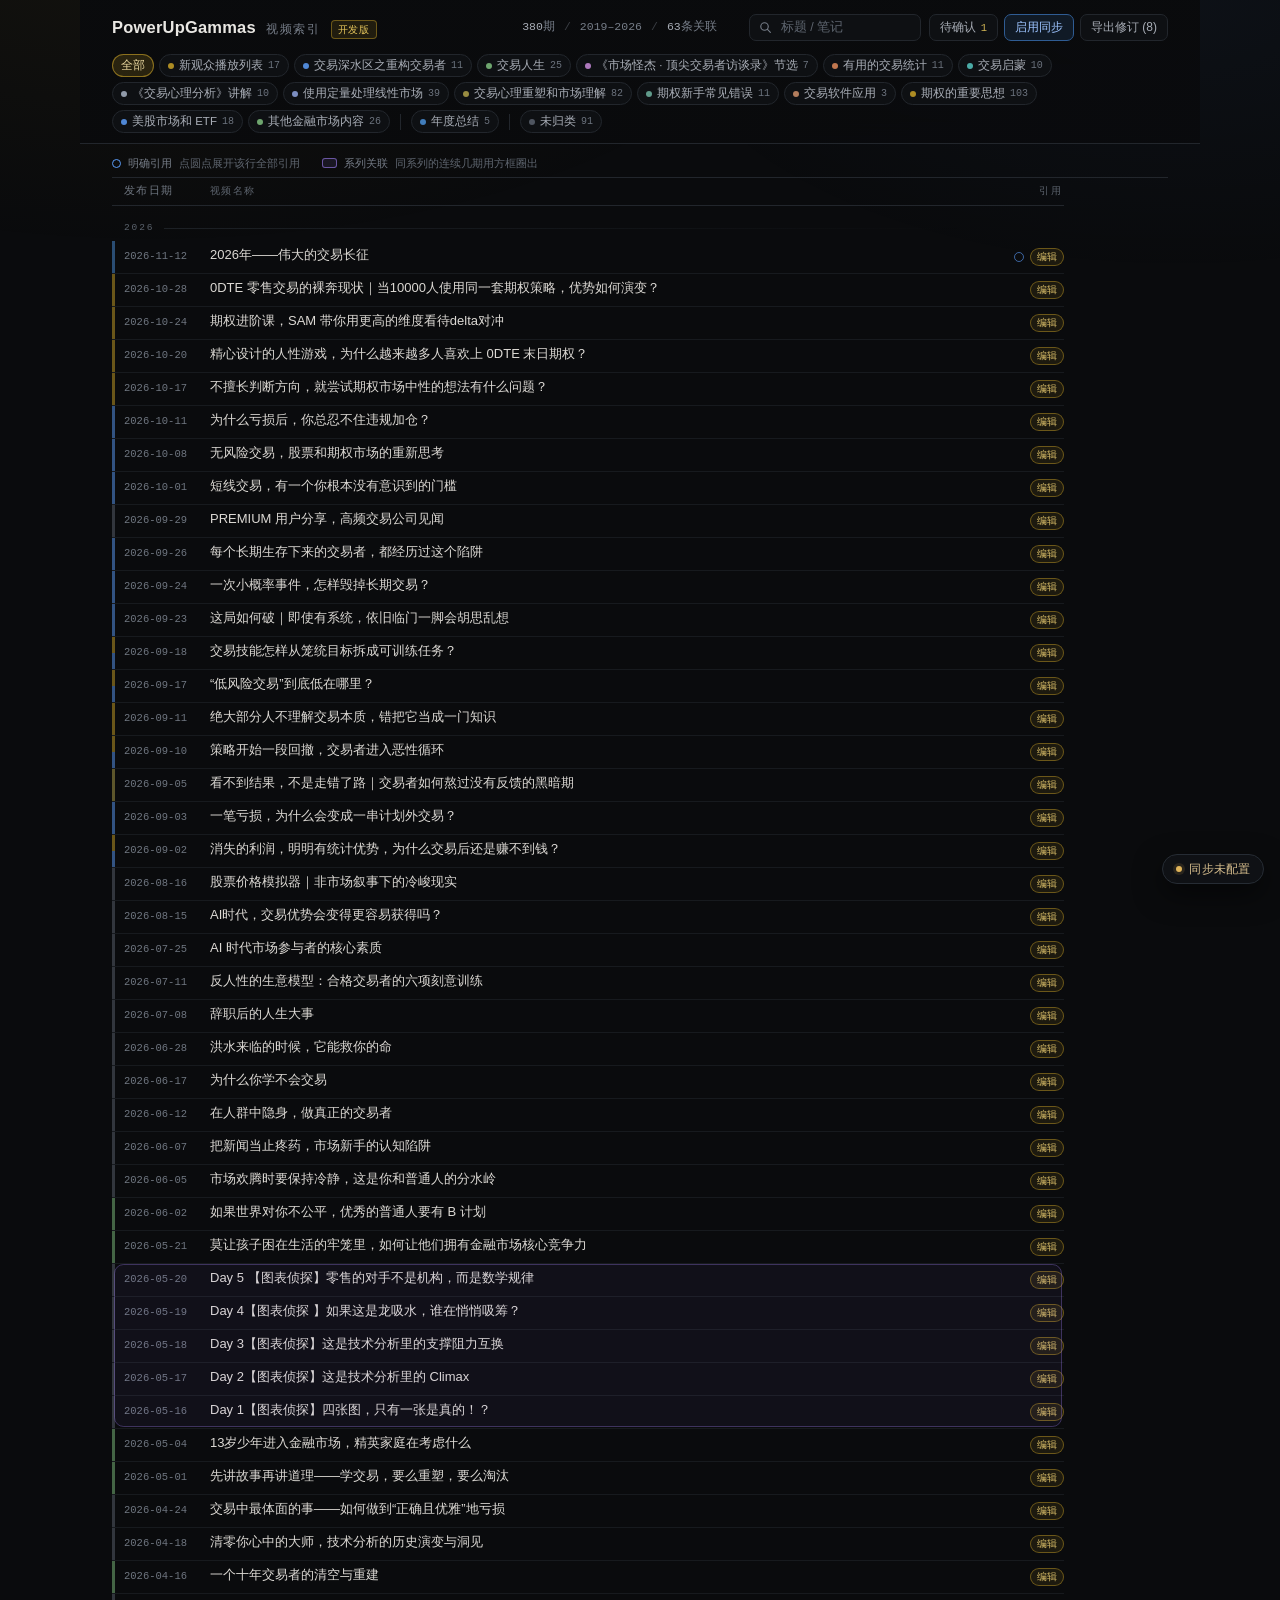
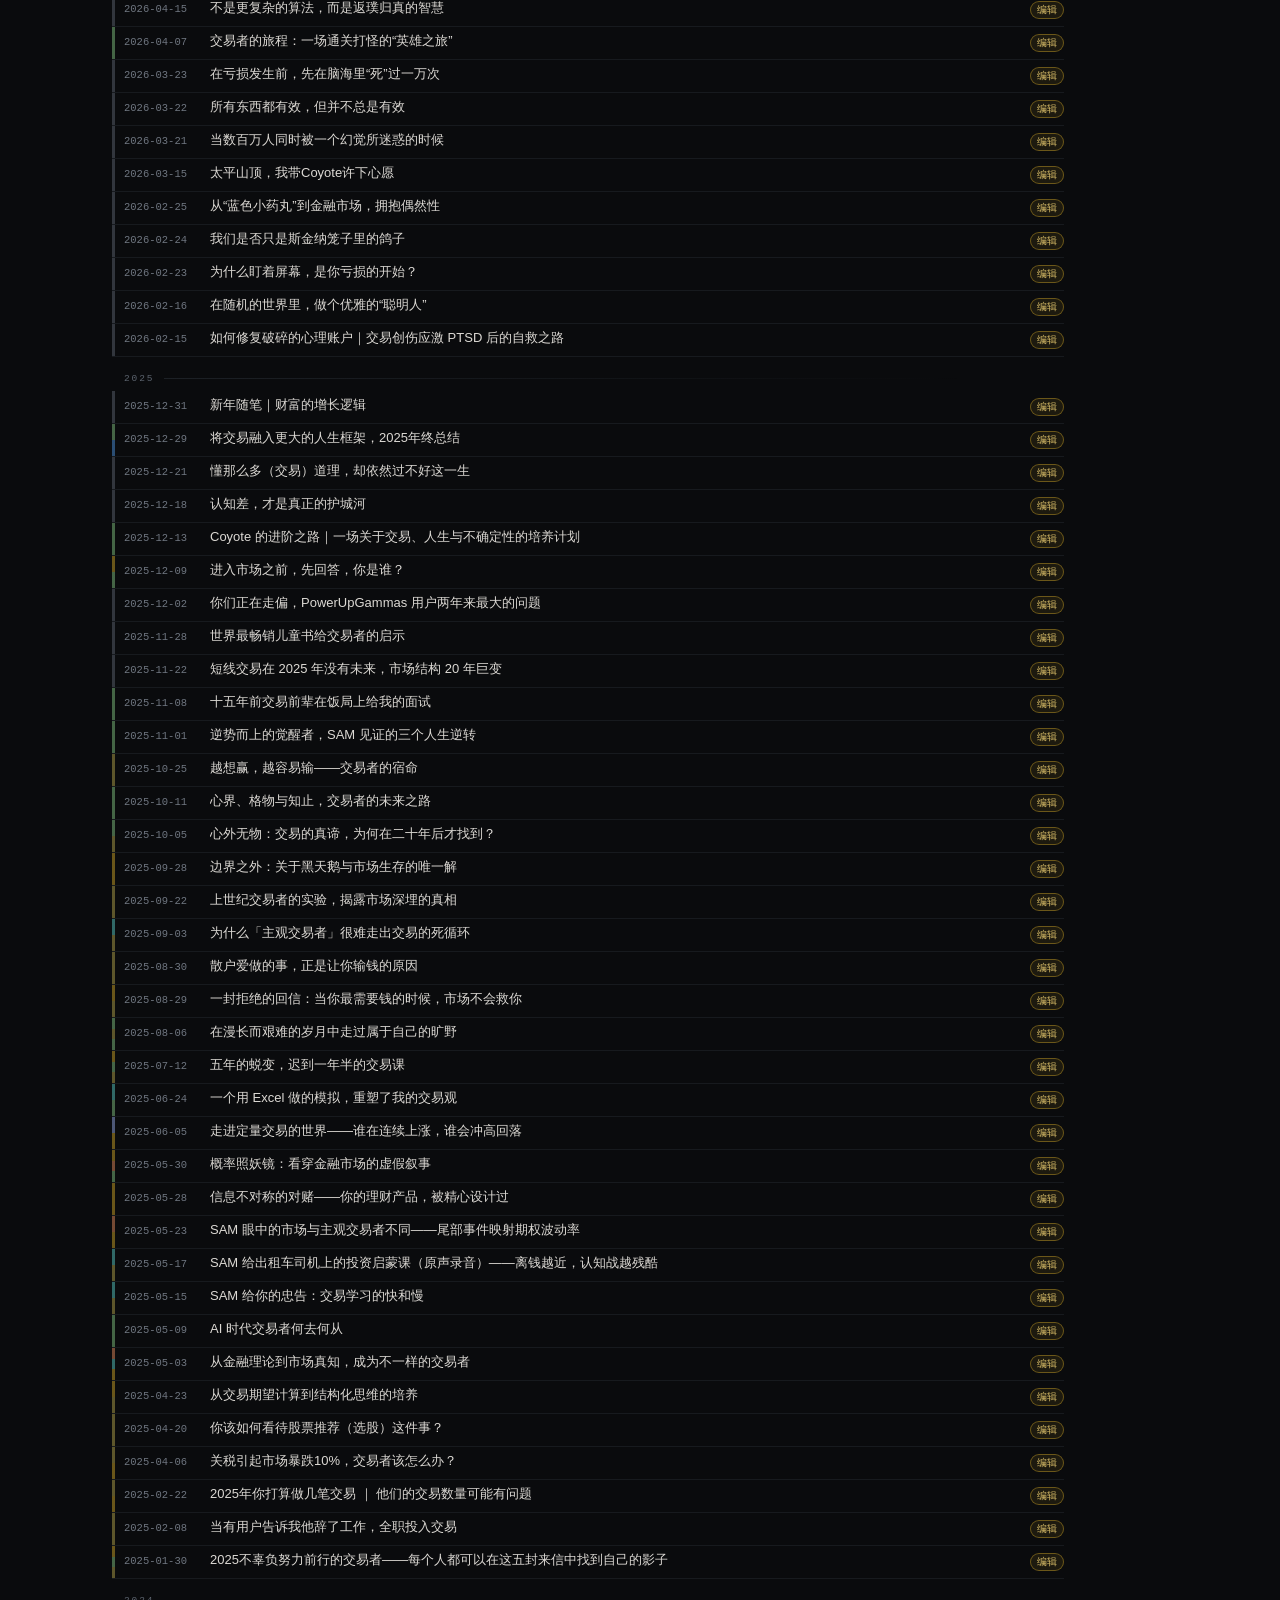
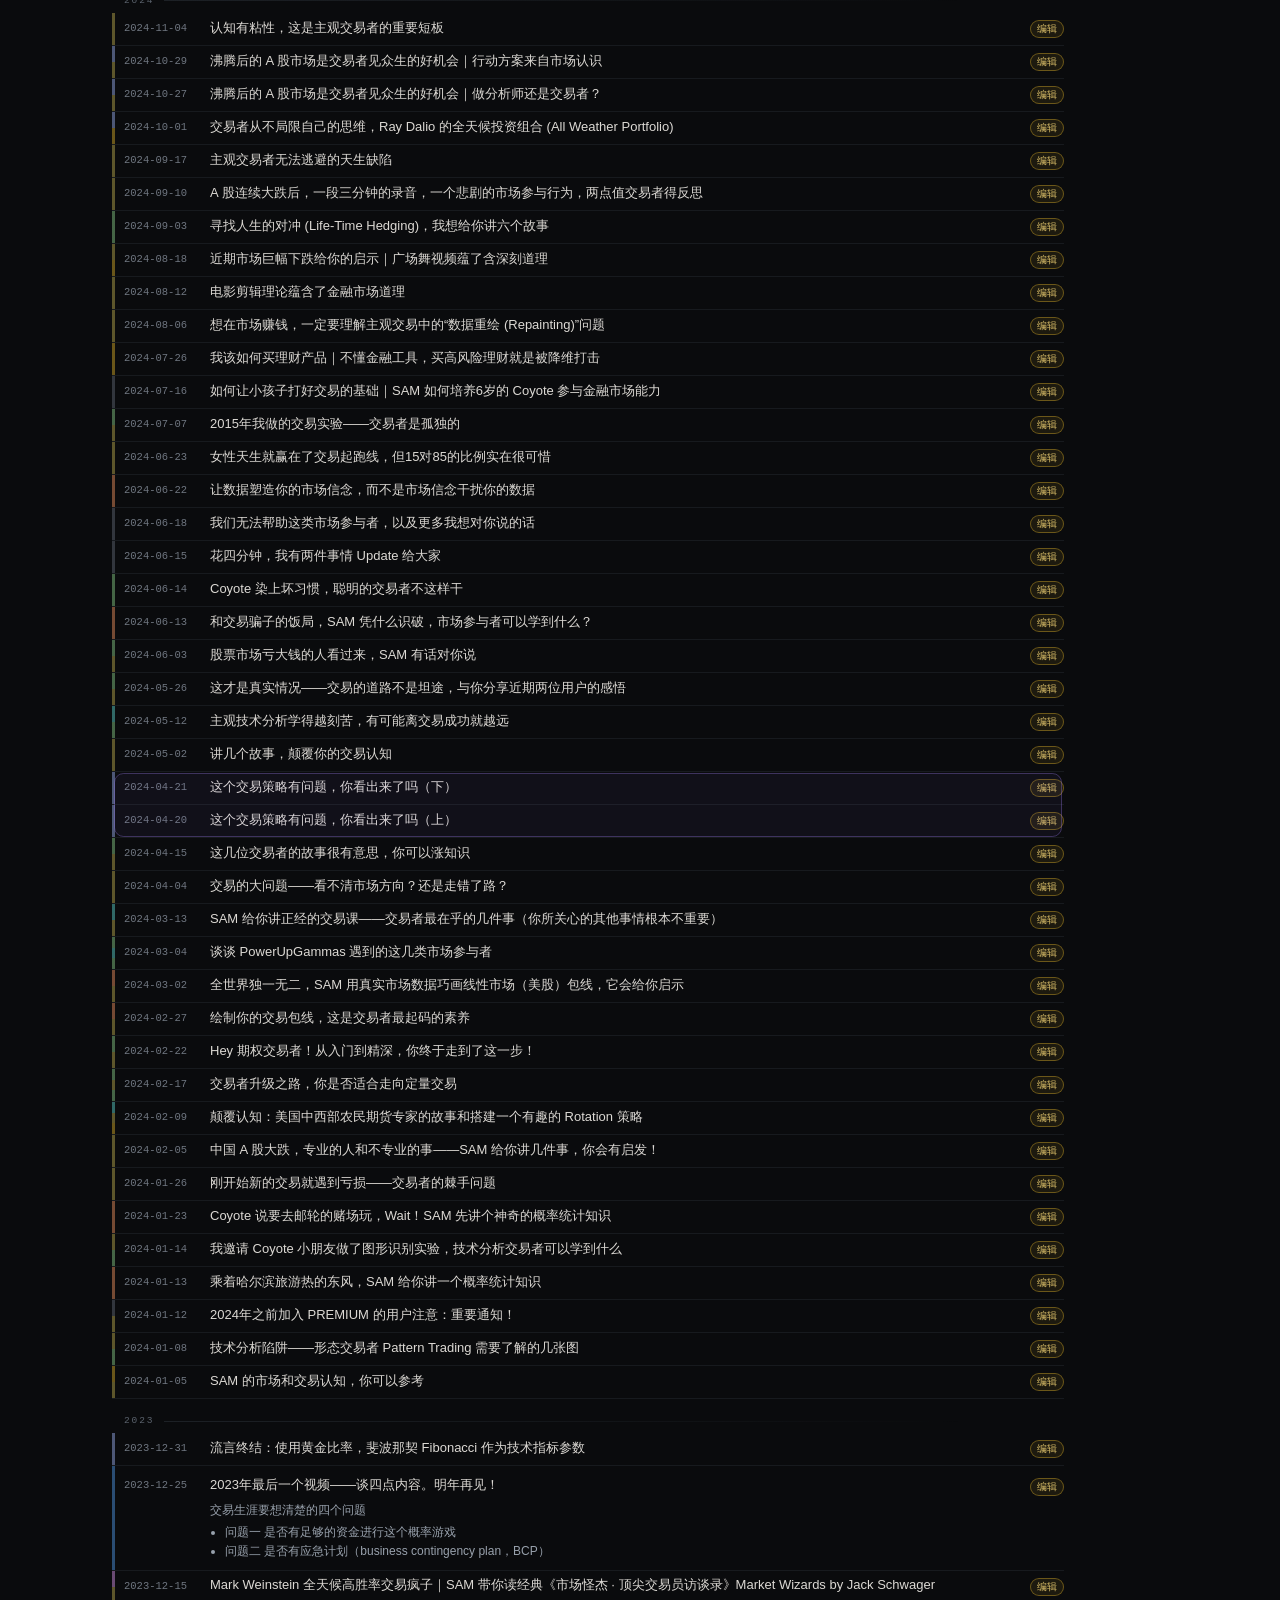
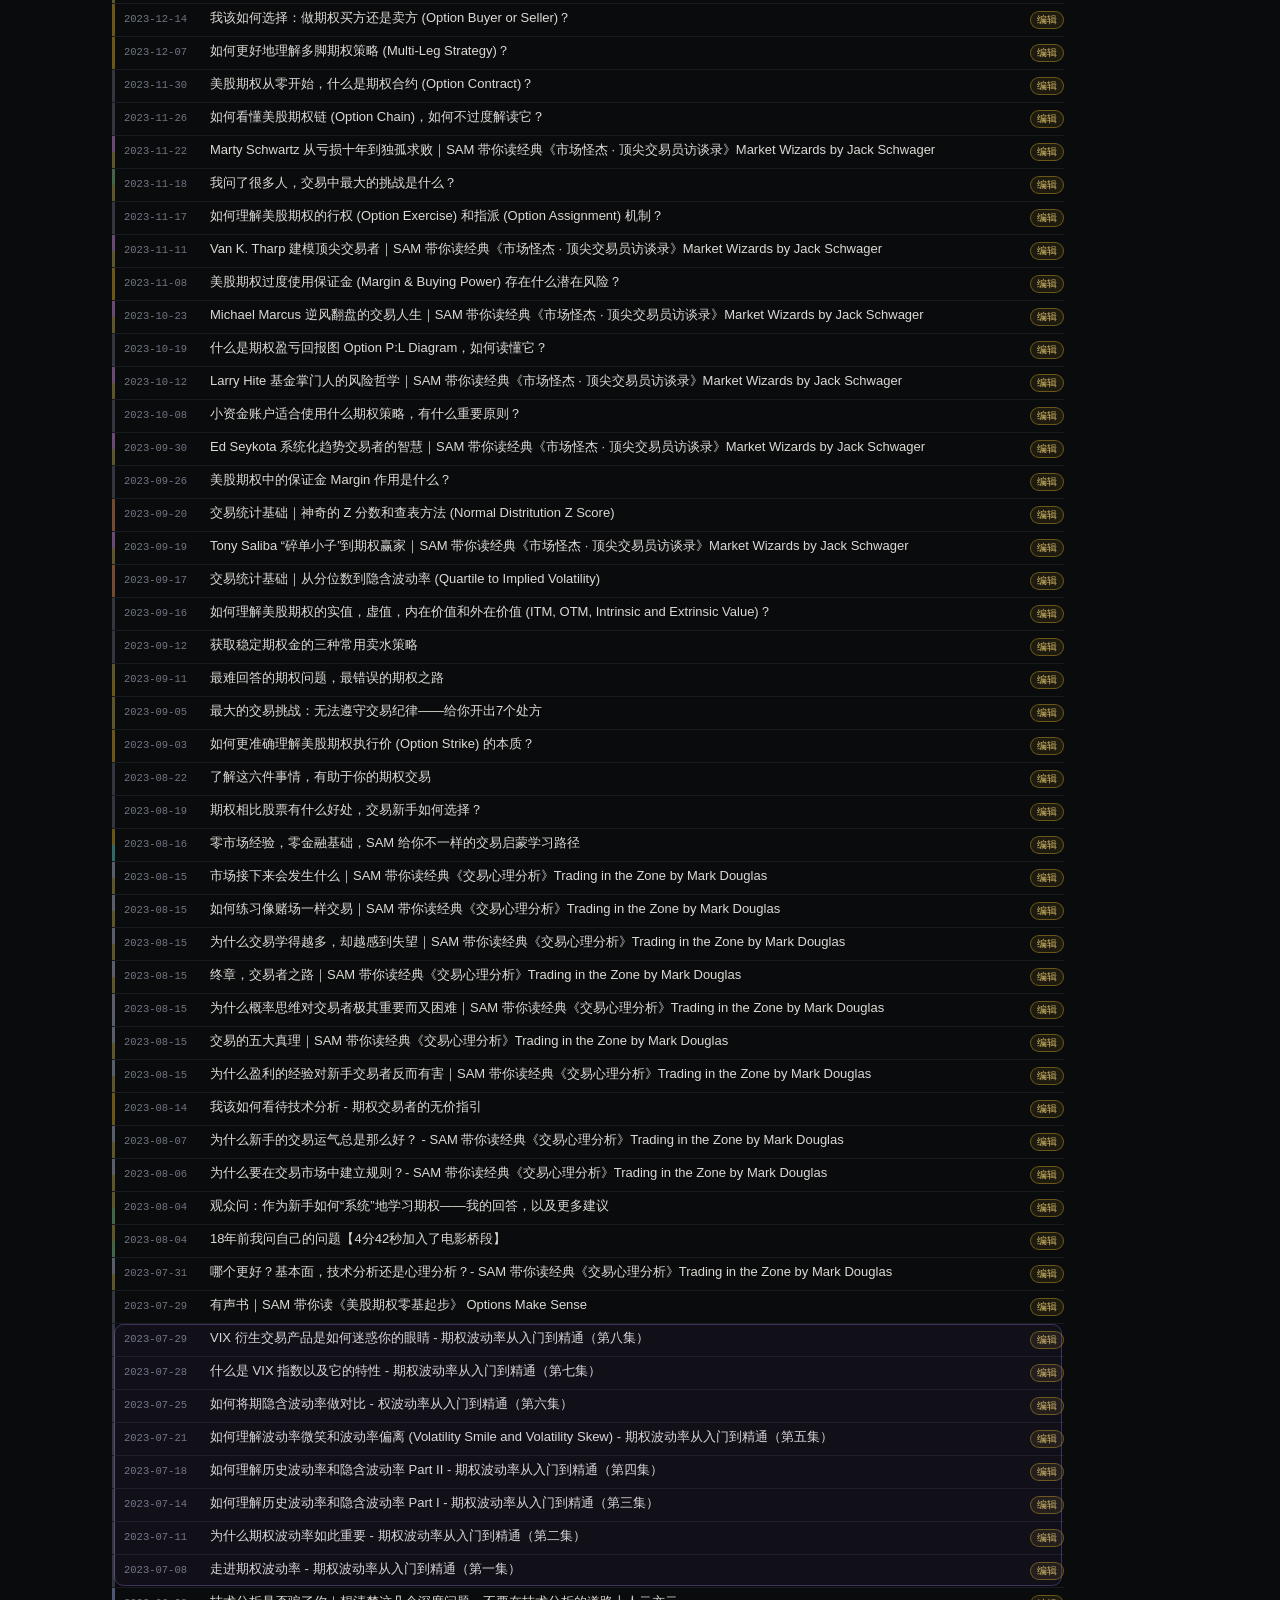
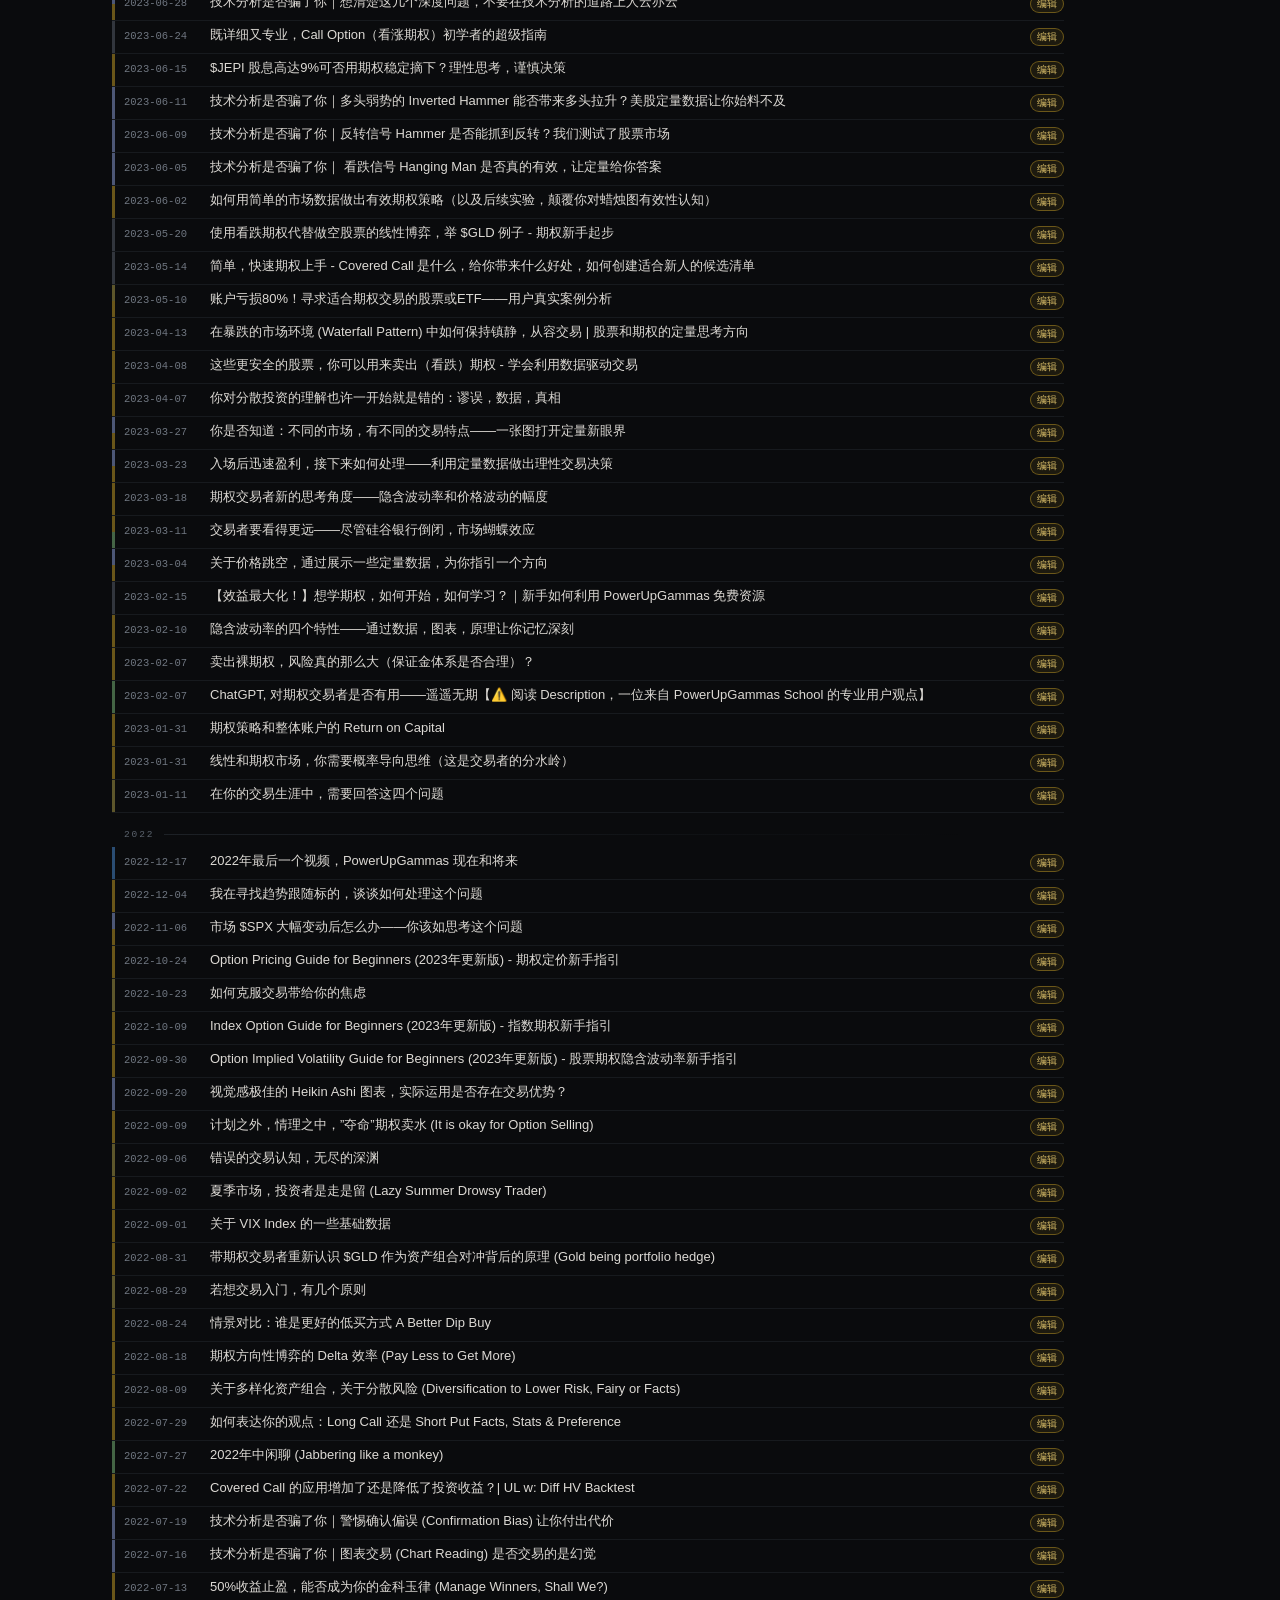
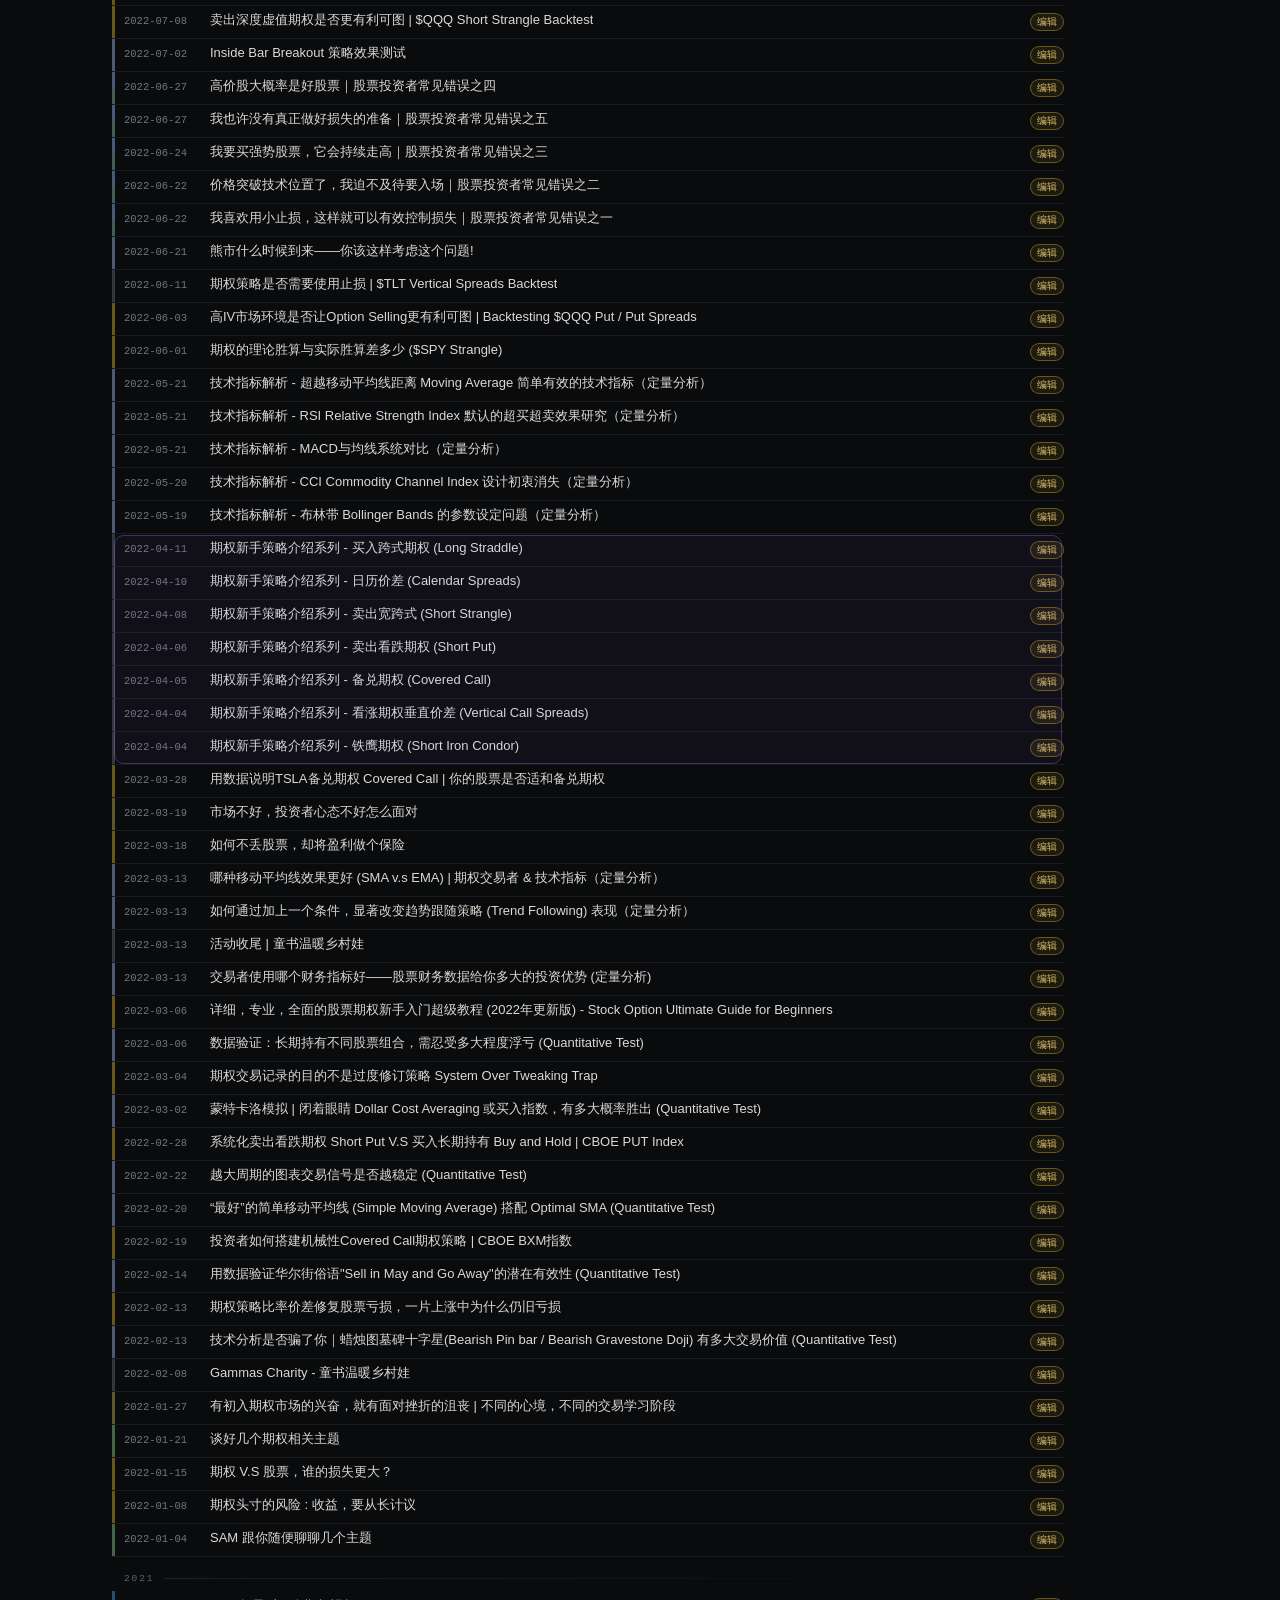
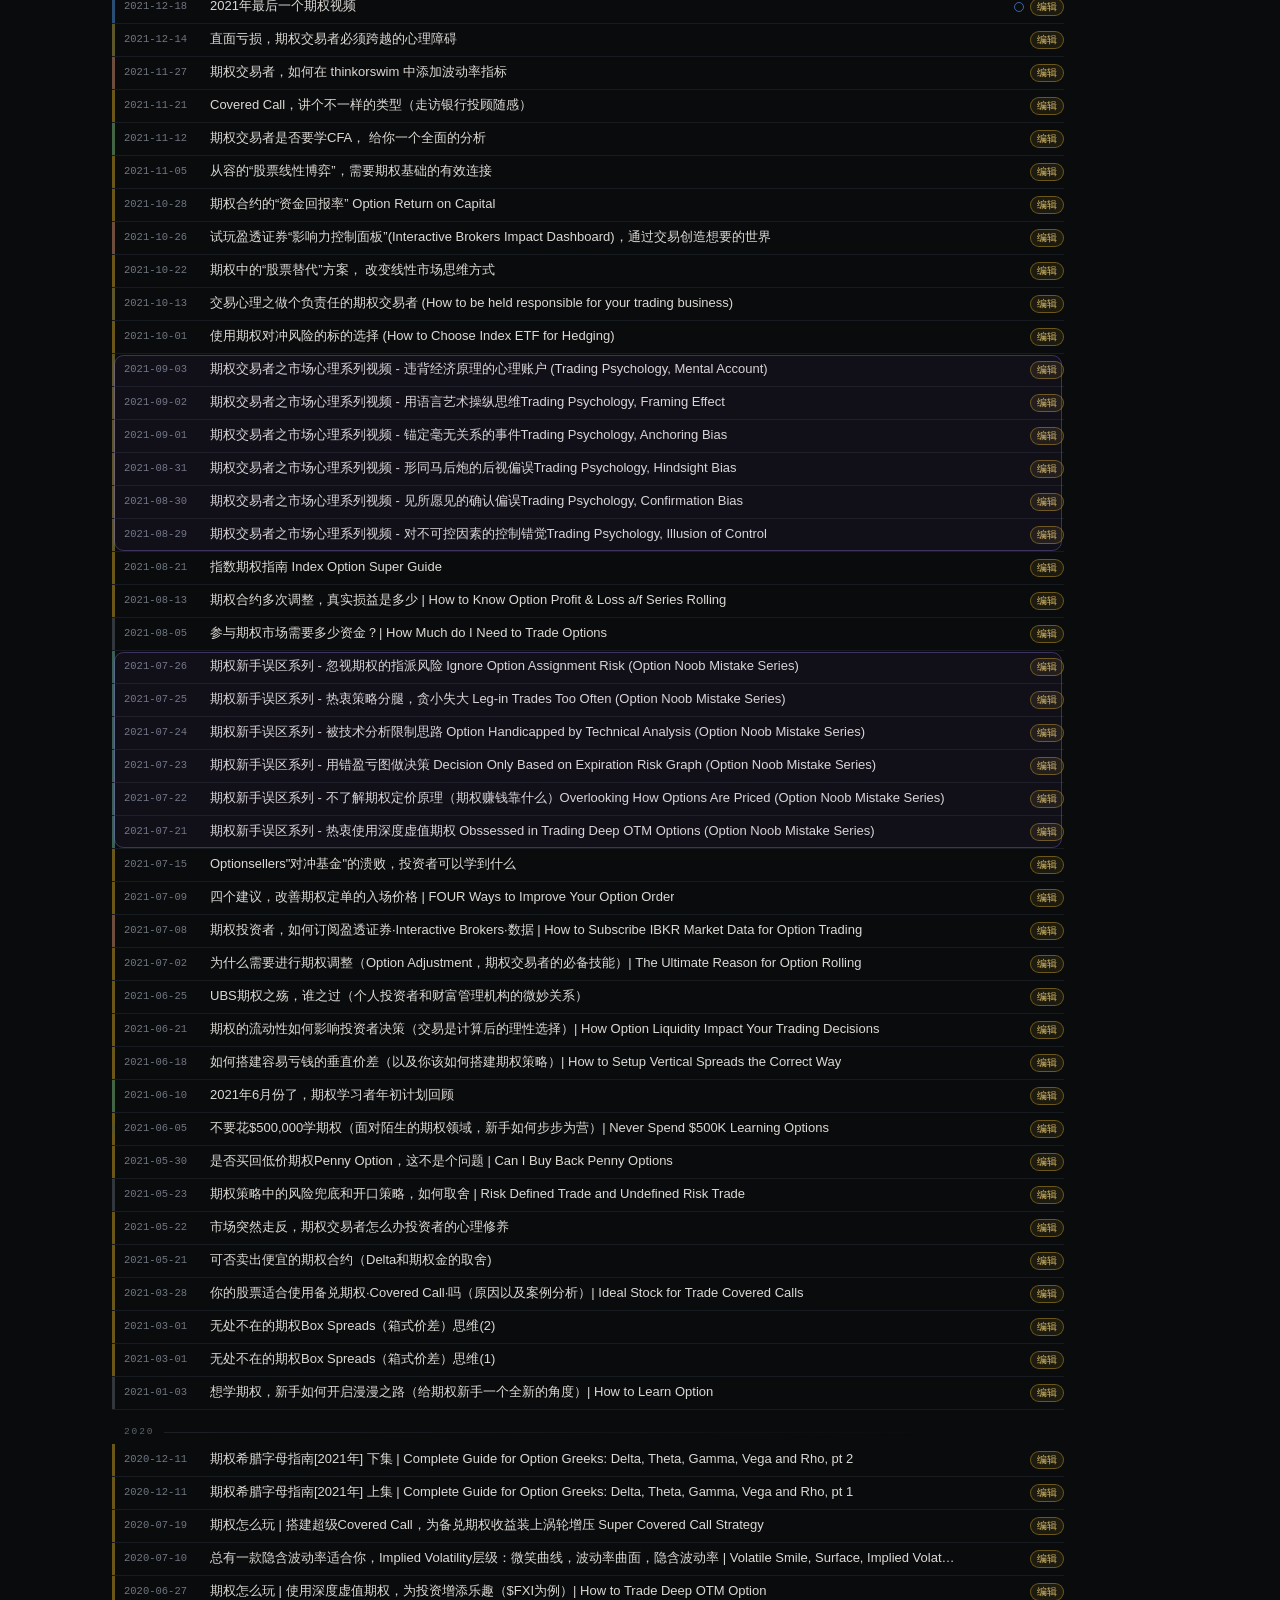
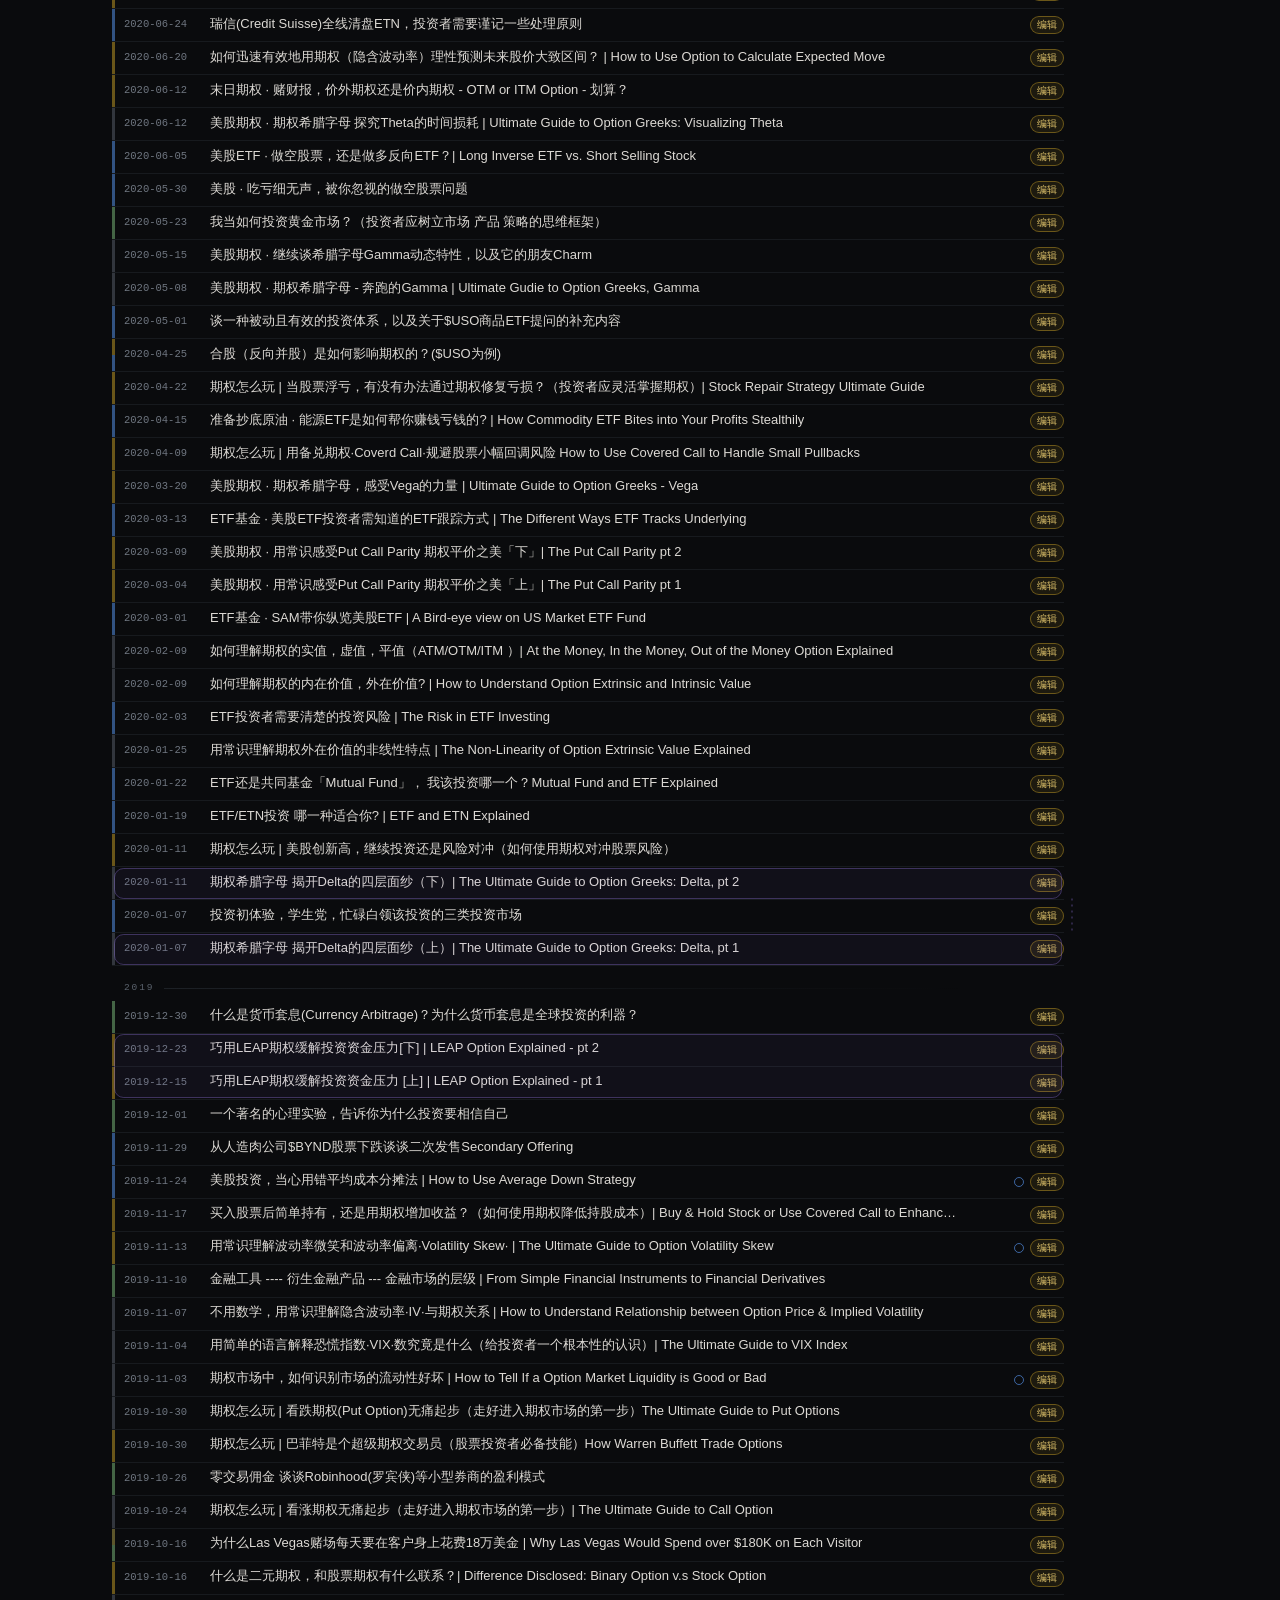
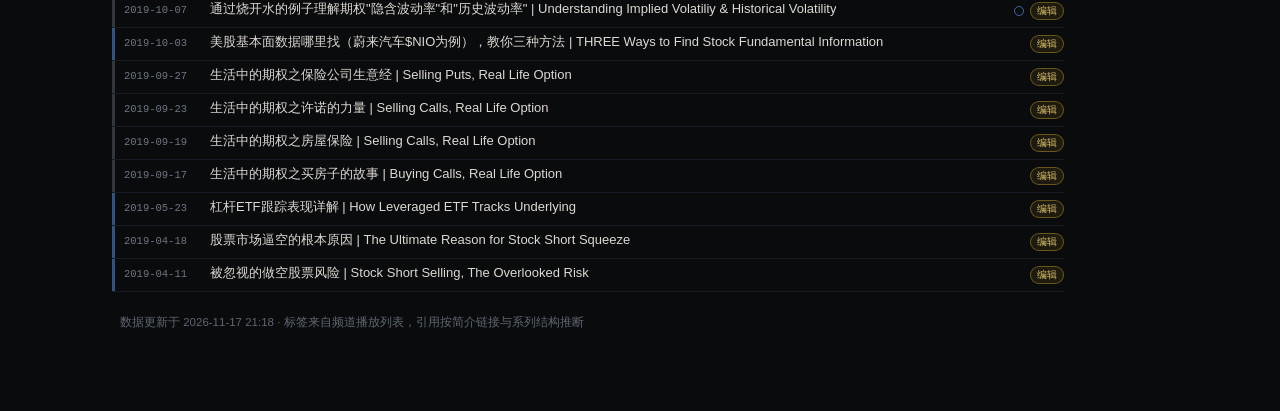
==== commit 2ad34454: "笔记区固定高度可滚动；开发版点文字即编辑，公开版纯文本可复制" ====
--- a/dev.html
+++ b/dev.html
@@ -407,18 +407,22 @@
 /* ---------- 行内笔记（只读展示） ---------- */
 .c-note{display:none}
 .c-note.has{
-  display:block;overflow:hidden;position:relative;
-  max-height:calc(1.62em * 3);margin-top:4px;font-size:12px;line-height:1.62;
-  color:#98a1ac;cursor:pointer;
-}
-.c-note.has.clipped::after{
-  content:"";position:absolute;left:0;right:0;bottom:0;height:1.5em;
-  background:linear-gradient(180deg,rgba(10,11,13,0),rgba(10,11,13,.92));
-  pointer-events:none;
-}
-.c-note.has.open{max-height:none}
-.c-note.has.open::after{display:none}
-.c-note.has:hover{color:#b6bec8}
+  display:block;margin-top:4px;font-size:12px;line-height:1.62;
+  color:#98a1ac;cursor:text;
+  /* 固定高度：行高不随笔记长短变化，超出的内容在框内滚动 */
+  height:calc(1.62em * 3);
+  overflow-y:auto;overflow-x:hidden;
+  -webkit-overflow-scrolling:touch;
+  scrollbar-width:thin;scrollbar-color:#333b45 transparent;
+  padding-right:6px;
+}
+.c-note.has::-webkit-scrollbar{width:6px}
+.c-note.has::-webkit-scrollbar-thumb{background:#333b45;border-radius:3px}
+.c-note.has::-webkit-scrollbar-thumb:hover{background:#414b57}
+.c-note.has::-webkit-scrollbar-track{background:transparent}
+/* 开发版点文字即编辑 */
+.dev .c-note.has{cursor:pointer}
+.dev .c-note.has:hover{color:#b6bec8}
 .c-note p{margin:0 0 2px}
 .c-note p:last-child{margin:0}
 .c-note h1,.c-note h2,.c-note h3{font-size:12.5px;font-weight:600;color:#c3cad3;margin:4px 0 2px}
@@ -810,7 +814,7 @@
 </div>
 <script>window.__MODE__ = "dev";
 window.__DATA__ = {"channel":{"name":"PowerUpGammas","id":"UCTb0BeBF6L7l2JsebTauH0Q","url":"https://www.youtube.com/@PowerUpGammas"},"generatedAt":"2026-11-17 21:18","total":380,"videos":[{"n":1,"id":"pZRmCv-kfmc","title":"2026年——伟大的交易长征","date":"2026-11-12","length":1621,"autoTags":[],"autoRefs":[]},{"n":2,"id":"CC0dUapaBLU","title":"0DTE 零售交易的裸奔现状｜当10000人使用同一套期权策略，优势如何演变？","date":"2026-10-28","length":1476,"autoTags":["PLFzeuKbRQ3c0mogNzNPUo2Pxnvfpkgu8V"],"autoRefs":[]},{"n":3,"id":"x0qs9vBs_Dk","title":"期权进阶课，SAM 带你用更高的维度看待delta对冲","date":"2026-10-24","length":1697,"autoTags":["PLFzeuKbRQ3c0mogNzNPUo2Pxnvfpkgu8V"],"autoRefs":[]},{"n":4,"id":"ovTRVyqxJdk","title":"精心设计的人性游戏，为什么越来越多人喜欢上 0DTE 末日期权？","date":"2026-10-20","length":807,"autoTags":["PLFzeuKbRQ3c0mogNzNPUo2Pxnvfpkgu8V"],"autoRefs":[]},{"n":5,"id":"HX-lPgwZwvI","title":"不擅长判断方向，就尝试期权市场中性的想法有什么问题？","date":"2026-10-17","length":1607,"autoTags":["PLFzeuKbRQ3c0mogNzNPUo2Pxnvfpkgu8V"],"autoRefs":[]},{"n":6,"id":"ZQrQwtiOiMU","title":"为什么亏损后，你总忍不住违规加仓？","date":"2026-10-11","length":2145,"autoTags":["PLN5t2P6dJQjI"],"autoRefs":[]},{"n":7,"id":"KrU_-JH8VZA","title":"无风险交易，股票和期权市场的重新思考","date":"2026-10-08","length":1312,"autoTags":["PLN5t2P6dJQjI"],"autoRefs":[]},{"n":8,"id":"4n0o2HR52QE","title":"短线交易，有一个你根本没有意识到的门槛","date":"2026-10-01","length":1612,"autoTags":["PLN5t2P6dJQjI"],"autoRefs":[]},{"n":9,"id":"IWktICC4Q1k","title":"PREMIUM 用户分享，高频交易公司见闻","date":"2026-09-29","length":717,"autoTags":["PLFzeuKbRQ3c0SPg4JsJzgnASUAi8vRlhu"],"autoRefs":[]},{"n":10,"id":"bYW0k2AMPuM","title":"每个长期生存下来的交易者，都经历过这个陷阱","date":"2026-09-26","length":1801,"autoTags":["PLN5t2P6dJQjI"],"autoRefs":[]},{"n":11,"id":"wEoRebLrmXI","title":"一次小概率事件，怎样毁掉长期交易？","date":"2026-09-24","length":1611,"autoTags":["PLN5t2P6dJQjI"],"autoRefs":[]},{"n":12,"id":"ehjIcuC8GA4","title":"这局如何破｜即使有系统，依旧临门一脚会胡思乱想","date":"2026-09-23","length":1919,"autoTags":["PLN5t2P6dJQjI"],"autoRefs":[]},{"n":13,"id":"nQcqX4CQggM","title":"交易技能怎样从笼统目标拆成可训练任务？","date":"2026-09-18","length":1706,"autoTags":["PLMglWyDBZoj0","PLN5t2P6dJQjI"],"autoRefs":[]},{"n":14,"id":"zu9Aovp_P-c","title":"“低风险交易”到底低在哪里？","date":"2026-09-17","length":1340,"autoTags":["PLMglWyDBZoj0","PLN5t2P6dJQjI"],"autoRefs":[]},{"n":15,"id":"H72urFE6xZ0","title":"绝大部分人不理解交易本质，错把它当成一门知识","date":"2026-09-11","length":958,"autoTags":["PLMglWyDBZoj0"],"autoRefs":[]},{"n":16,"id":"VfUI0QDYNDQ","title":"策略开始一段回撤，交易者进入恶性循环","date":"2026-09-10","length":1581,"autoTags":["PLMglWyDBZoj0","PLN5t2P6dJQjI"],"autoRefs":[]},{"n":17,"id":"qWYw8j9CLLs","title":"看不到结果，不是走错了路｜交易者如何熬过没有反馈的黑暗期","date":"2026-09-05","length":379,"autoTags":["PLFzeuKbRQ3c0r5qcqg2AA1TbLngDITGsV"],"autoRefs":[]},{"n":18,"id":"eLCo5rd6xVU","title":"一笔亏损，为什么会变成一串计划外交易？","date":"2026-09-03","length":1979,"autoTags":["PLN5t2P6dJQjI"],"autoRefs":[]},{"n":19,"id":"gxNMETzy3go","title":"消失的利润，明明有统计优势，为什么交易后还是赚不到钱？","date":"2026-09-02","length":1281,"autoTags":["PLMglWyDBZoj0","PLN5t2P6dJQjI"],"autoRefs":[]},{"n":20,"id":"ODBEMsAhOow","title":"股票价格模拟器｜非市场叙事下的冷峻现实","date":"2026-08-16","length":1028,"autoTags":[],"autoRefs":[]},{"n":21,"id":"fSRIHrwCvNU","title":"AI时代，交易优势会变得更容易获得吗？","date":"2026-08-15","length":1200,"autoTags":[],"autoRefs":[]},{"n":22,"id":"_wDW5idaUPw","title":"AI 时代市场参与者的核心素质","date":"2026-07-25","length":1719,"autoTags":[],"autoRefs":[]},{"n":23,"id":"CxdZXt7EkCQ","title":"反人性的生意模型：合格交易者的六项刻意训练","date":"2026-07-11","length":2030,"autoTags":[],"autoRefs":[]},{"n":24,"id":"Ce95BIycDlA","title":"辞职后的人生大事","date":"2026-07-08","length":1999,"autoTags":[],"autoRefs":[]},{"n":25,"id":"97z3d_xcm2I","title":"洪水来临的时候，它能救你的命","date":"2026-06-28","length":859,"autoTags":[],"autoRefs":[]},{"n":26,"id":"vEcTXk_7GkM","title":"为什么你学不会交易","date":"2026-06-17","length":298,"autoTags":[],"autoRefs":[]},{"n":27,"id":"0ecfVqApLog","title":"在人群中隐身，做真正的交易者","date":"2026-06-12","length":538,"autoTags":[],"autoRefs":[]},{"n":28,"id":"LR8vTK-Nrd0","title":"把新闻当止疼药，市场新手的认知陷阱","date":"2026-06-07","length":419,"autoTags":[],"autoRefs":[]},{"n":29,"id":"z5qdpXmOOoA","title":"市场欢腾时要保持冷静，这是你和普通人的分水岭","date":"2026-06-05","length":853,"autoTags":[],"autoRefs":[]},{"n":30,"id":"Qz0hrbdYlvY","title":"如果世界对你不公平，优秀的普通人要有 B 计划","date":"2026-06-02","length":659,"autoTags":["PLFzeuKbRQ3c1xUYq1GIVFwgrlhSMMJS6g"],"autoRefs":[]},{"n":31,"id":"9uV-zmNibWo","title":"莫让孩子困在生活的牢笼里，如何让他们拥有金融市场核心竞争力","date":"2026-05-21","length":977,"autoTags":["PLFzeuKbRQ3c1xUYq1GIVFwgrlhSMMJS6g"],"autoRefs":[]},{"n":32,"id":"pNdAv8wlcYU","title":"Day 5 【图表侦探】零售的对手不是机构，而是数学规律","date":"2026-05-20","length":648,"autoTags":[],"autoRefs":[{"to":"gROkHExLNNg","n":33,"type":"series","series":"图表侦探"}],"series":"图表侦探"},{"n":33,"id":"gROkHExLNNg","title":"Day 4【图表侦探 】如果这是龙吸水，谁在悄悄吸筹？","date":"2026-05-19","length":210,"autoTags":[],"autoRefs":[{"to":"ti7kRdmLxy0","n":34,"type":"series","series":"图表侦探"}],"series":"图表侦探"},{"n":34,"id":"ti7kRdmLxy0","title":"Day 3【图表侦探】这是技术分析里的支撑阻力互换","date":"2026-05-18","length":255,"autoTags":[],"autoRefs":[{"to":"o3tCJeFdJ8c","n":35,"type":"series","series":"图表侦探"}],"series":"图表侦探"},{"n":35,"id":"o3tCJeFdJ8c","title":"Day 2【图表侦探】这是技术分析里的 Climax","date":"2026-05-17","length":165,"autoTags":[],"autoRefs":[{"to":"Iqslj7m59Tc","n":36,"type":"series","series":"图表侦探"}],"series":"图表侦探"},{"n":36,"id":"Iqslj7m59Tc","title":"Day 1【图表侦探】四张图，只有一张是真的！？","date":"2026-05-16","length":133,"autoTags":[],"autoRefs":[],"series":"图表侦探"},{"n":37,"id":"YJtyvvfXVOM","title":"13岁少年进入金融市场，精英家庭在考虑什么","date":"2026-05-04","length":772,"autoTags":["PLFzeuKbRQ3c1xUYq1GIVFwgrlhSMMJS6g"],"autoRefs":[]},{"n":38,"id":"49eI01GkmLI","title":"先讲故事再讲道理——学交易，要么重塑，要么淘汰","date":"2026-05-01","length":822,"autoTags":["PLFzeuKbRQ3c1xUYq1GIVFwgrlhSMMJS6g"],"autoRefs":[]},{"n":39,"id":"V8TWQs4K5yo","title":"交易中最体面的事——如何做到“正确且优雅”地亏损","date":"2026-04-24","length":893,"autoTags":[],"autoRefs":[]},{"n":40,"id":"tO6WOd1dE1I","title":"清零你心中的大师，技术分析的历史演变与洞见","date":"2026-04-18","length":1915,"autoTags":[],"autoRefs":[]},{"n":41,"id":"INGKoQc9rF0","title":"一个十年交易者的清空与重建","date":"2026-04-16","length":490,"autoTags":["PLFzeuKbRQ3c1xUYq1GIVFwgrlhSMMJS6g"],"autoRefs":[]},{"n":42,"id":"Ebn4PBHo0NU","title":"不是更复杂的算法，而是返璞归真的智慧","date":"2026-04-15","length":944,"autoTags":[],"autoRefs":[]},{"n":43,"id":"ZJsO4bw6hCo","title":"交易者的旅程：一场通关打怪的“英雄之旅”","date":"2026-04-07","length":1418,"autoTags":["PLFzeuKbRQ3c1xUYq1GIVFwgrlhSMMJS6g"],"autoRefs":[]},{"n":44,"id":"I1-47jH_EC8","title":"在亏损发生前，先在脑海里“死”过一万次","date":"2026-03-23","length":250,"autoTags":[],"autoRefs":[]},{"n":45,"id":"Q70auwrnfng","title":"所有东西都有效，但并不总是有效","date":"2026-03-22","length":361,"autoTags":[],"autoRefs":[]},{"n":46,"id":"xBxfI9UP7io","title":"当数百万人同时被一个幻觉所迷惑的时候","date":"2026-03-21","length":891,"autoTags":[],"autoRefs":[]},{"n":47,"id":"jexJRXymFMg","title":"太平山顶，我带Coyote许下心愿","date":"2026-03-15","length":331,"autoTags":[],"autoRefs":[]},{"n":48,"id":"4bbmlQ0j8os","title":"从“蓝色小药丸”到金融市场，拥抱偶然性","date":"2026-02-25","length":355,"autoTags":[],"autoRefs":[]},{"n":49,"id":"wArI6flrxlQ","title":"我们是否只是斯金纳笼子里的鸽子","date":"2026-02-24","length":252,"autoTags":[],"autoRefs":[]},{"n":50,"id":"yy7tK5Xs0bs","title":"为什么盯着屏幕，是你亏损的开始？","date":"2026-02-23","length":450,"autoTags":[],"autoRefs":[]},{"n":51,"id":"UeTS6pl2UKc","title":"在随机的世界里，做个优雅的“聪明人”","date":"2026-02-16","length":443,"autoTags":[],"autoRefs":[]},{"n":52,"id":"oIhhZU4n1Ak","title":"如何修复破碎的心理账户｜交易创伤应激 PTSD 后的自救之路","date":"2026-02-15","length":834,"autoTags":[],"autoRefs":[]},{"n":53,"id":"KJ_gyFesR64","title":"新年随笔｜财富的增长逻辑","date":"2025-12-31","length":239,"autoTags":[],"autoRefs":[]},{"n":54,"id":"5htrW5Rb94s","title":"将交易融入更大的人生框架，2025年终总结","date":"2025-12-29","length":611,"autoTags":["PLFzeuKbRQ3c1xUYq1GIVFwgrlhSMMJS6g"],"autoRefs":[]},{"n":55,"id":"1kFZJ9-qR3o","title":"懂那么多（交易）道理，却依然过不好这一生","date":"2025-12-21","length":712,"autoTags":[],"autoRefs":[]},{"n":56,"id":"D0vXg_-K_9Q","title":"认知差，才是真正的护城河","date":"2025-12-18","length":436,"autoTags":[],"autoRefs":[]},{"n":57,"id":"VR47JDng8_E","title":"Coyote 的进阶之路｜一场关于交易、人生与不确定性的培养计划","date":"2025-12-13","length":523,"autoTags":["PLFzeuKbRQ3c1xUYq1GIVFwgrlhSMMJS6g"],"autoRefs":[]},{"n":58,"id":"7iRuCkSGhlc","title":"进入市场之前，先回答，你是谁？","date":"2025-12-09","length":910,"autoTags":["PLMglWyDBZoj0","PLFzeuKbRQ3c1xUYq1GIVFwgrlhSMMJS6g"],"autoRefs":[]},{"n":59,"id":"c6DG2VMm094","title":"你们正在走偏，PowerUpGammas 用户两年来最大的问题","date":"2025-12-02","length":542,"autoTags":[],"autoRefs":[]},{"n":60,"id":"bYbtVHFRA78","title":"世界最畅销儿童书给交易者的启示","date":"2025-11-28","length":685,"autoTags":[],"autoRefs":[]},{"n":61,"id":"iSFswQRZP5E","title":"短线交易在 2025 年没有未来，市场结构 20 年巨变","date":"2025-11-22","length":647,"autoTags":[],"autoRefs":[]},{"n":62,"id":"V5w0X3-hS48","title":"十五年前交易前辈在饭局上给我的面试","date":"2025-11-08","length":339,"autoTags":["PLFzeuKbRQ3c1xUYq1GIVFwgrlhSMMJS6g"],"autoRefs":[]},{"n":63,"id":"S6eJ5D3Byq0","title":"逆势而上的觉醒者，SAM 见证的三个人生逆转","date":"2025-11-01","length":567,"autoTags":["PLFzeuKbRQ3c1xUYq1GIVFwgrlhSMMJS6g"],"autoRefs":[]},{"n":64,"id":"TpKVd8ZUSbE","title":"越想赢，越容易输——交易者的宿命","date":"2025-10-25","length":615,"autoTags":["PLFzeuKbRQ3c0r5qcqg2AA1TbLngDITGsV"],"autoRefs":[]},{"n":65,"id":"wPwY99xZzWI","title":"心界、格物与知止，交易者的未来之路","date":"2025-10-11","length":1584,"autoTags":["PLFzeuKbRQ3c1xUYq1GIVFwgrlhSMMJS6g"],"autoRefs":[]},{"n":66,"id":"Phpw6k3wpGM","title":"心外无物：交易的真谛，为何在二十年后才找到？","date":"2025-10-05","length":569,"autoTags":["PLFzeuKbRQ3c1xUYq1GIVFwgrlhSMMJS6g","PLFzeuKbRQ3c0r5qcqg2AA1TbLngDITGsV"],"autoRefs":[]},{"n":67,"id":"YBxJOcDvdic","title":"边界之外：关于黑天鹅与市场生存的唯一解","date":"2025-09-28","length":738,"autoTags":["PLMglWyDBZoj0","PLFzeuKbRQ3c0mogNzNPUo2Pxnvfpkgu8V"],"autoRefs":[]},{"n":68,"id":"ExI_fPquHxg","title":"上世纪交易者的实验，揭露市场深埋的真相","date":"2025-09-22","length":542,"autoTags":["PLFzeuKbRQ3c0r5qcqg2AA1TbLngDITGsV"],"autoRefs":[]},{"n":69,"id":"eX_gbnP1LkQ","title":"为什么「主观交易者」很难走出交易的死循环","date":"2025-09-03","length":629,"autoTags":["PLFzeuKbRQ3c17yzY6m18UbZrbP3H8yQDD","PLFzeuKbRQ3c0r5qcqg2AA1TbLngDITGsV"],"autoRefs":[]},{"n":70,"id":"AtS7uvh0hnY","title":"散户爱做的事，正是让你输钱的原因","date":"2025-08-30","length":691,"autoTags":["PLFzeuKbRQ3c0r5qcqg2AA1TbLngDITGsV"],"autoRefs":[]},{"n":71,"id":"L1IprgrhZ1I","title":"一封拒绝的回信：当你最需要钱的时候，市场不会救你","date":"2025-08-29","length":516,"autoTags":["PLMglWyDBZoj0","PLFzeuKbRQ3c0r5qcqg2AA1TbLngDITGsV"],"autoRefs":[]},{"n":72,"id":"o_Dijflbvyg","title":"在漫长而艰难的岁月中走过属于自己的旷野","date":"2025-08-06","length":2094,"autoTags":["PLFzeuKbRQ3c1xUYq1GIVFwgrlhSMMJS6g","PLFzeuKbRQ3c0r5qcqg2AA1TbLngDITGsV","PLFzeuKbRQ3c2xUmsl8VZTZiBuB6iV-F87"],"autoRefs":[]},{"n":73,"id":"9e9tZY9oEQQ","title":"五年的蜕变，迟到一年半的交易课","date":"2025-07-12","length":1080,"autoTags":["PLMglWyDBZoj0","PLFzeuKbRQ3c1xUYq1GIVFwgrlhSMMJS6g","PLFzeuKbRQ3c0r5qcqg2AA1TbLngDITGsV"],"autoRefs":[]},{"n":74,"id":"se_tB0A8oAE","title":"一个用 Excel 做的模拟，重塑了我的交易观","date":"2025-06-24","length":468,"autoTags":["PLFzeuKbRQ3c17yzY6m18UbZrbP3H8yQDD","PLFzeuKbRQ3c2xUmsl8VZTZiBuB6iV-F87"],"autoRefs":[]},{"n":75,"id":"1Zd9XUNmLYg","title":"走进定量交易的世界——谁在连续上涨，谁会冲高回落","date":"2025-06-05","length":680,"autoTags":["PLFzeuKbRQ3c38rX4SDoIJZc-8SVqPZ0bH","PLFzeuKbRQ3c0mogNzNPUo2Pxnvfpkgu8V"],"autoRefs":[]},{"n":76,"id":"6NiUO0DPPcc","title":"概率照妖镜：看穿金融市场的虚假叙事","date":"2025-05-30","length":286,"autoTags":["PLMglWyDBZoj0","PLFzeuKbRQ3c0cOBWw7JCVXXsJCGYhgJxA","PLFzeuKbRQ3c2xUmsl8VZTZiBuB6iV-F87"],"autoRefs":[]},{"n":77,"id":"lk-2-nME5BE","title":"信息不对称的对赌——你的理财产品，被精心设计过","date":"2025-05-28","length":619,"autoTags":["PLFzeuKbRQ3c0mogNzNPUo2Pxnvfpkgu8V"],"autoRefs":[]},{"n":78,"id":"JUjj8w8yaXw","title":"SAM 眼中的市场与主观交易者不同——尾部事件映射期权波动率","date":"2025-05-23","length":732,"autoTags":["PLFzeuKbRQ3c0cOBWw7JCVXXsJCGYhgJxA","PLFzeuKbRQ3c0mogNzNPUo2Pxnvfpkgu8V"],"autoRefs":[]},{"n":79,"id":"YgoVJl7TOGg","title":"SAM 给出租车司机上的投资启蒙课（原声录音）——离钱越近，认知战越残酷","date":"2025-05-17","length":954,"autoTags":["PLFzeuKbRQ3c17yzY6m18UbZrbP3H8yQDD","PLFzeuKbRQ3c0r5qcqg2AA1TbLngDITGsV"],"autoRefs":[]},{"n":80,"id":"n08_6mVuWrk","title":"SAM 给你的忠告：交易学习的快和慢","date":"2025-05-15","length":1402,"autoTags":["PLFzeuKbRQ3c17yzY6m18UbZrbP3H8yQDD","PLFzeuKbRQ3c0r5qcqg2AA1TbLngDITGsV"],"autoRefs":[]},{"n":81,"id":"HB9kZLIY5Fk","title":"AI 时代交易者何去何从","date":"2025-05-09","length":1020,"autoTags":["PLFzeuKbRQ3c2xUmsl8VZTZiBuB6iV-F87"],"autoRefs":[]},{"n":82,"id":"3kHyOCzGBIk","title":"从金融理论到市场真知，成为不一样的交易者","date":"2025-05-03","length":1421,"autoTags":["PLFzeuKbRQ3c0cOBWw7JCVXXsJCGYhgJxA","PLFzeuKbRQ3c17yzY6m18UbZrbP3H8yQDD","PLFzeuKbRQ3c0mogNzNPUo2Pxnvfpkgu8V"],"autoRefs":[]},{"n":83,"id":"sDKaHQnN9dI","title":"从交易期望计算到结构化思维的培养","date":"2025-04-23","length":952,"autoTags":["PLMglWyDBZoj0","PLFzeuKbRQ3c0r5qcqg2AA1TbLngDITGsV"],"autoRefs":[]},{"n":84,"id":"LRY3w3ZwaNE","title":"你该如何看待股票推荐（选股）这件事？","date":"2025-04-20","length":1201,"autoTags":["PLFzeuKbRQ3c0r5qcqg2AA1TbLngDITGsV"],"autoRefs":[]},{"n":85,"id":"Rfu8r0tW-Oc","title":"关税引起市场暴跌10%，交易者该怎么办？","date":"2025-04-06","length":1277,"autoTags":["PLFzeuKbRQ3c0r5qcqg2AA1TbLngDITGsV","PLFzeuKbRQ3c0mogNzNPUo2Pxnvfpkgu8V"],"autoRefs":[]},{"n":86,"id":"gLiFtDQRpsw","title":"2025年你打算做几笔交易 ｜ 他们的交易数量可能有问题","date":"2025-02-22","length":1124,"autoTags":["PLFzeuKbRQ3c0r5qcqg2AA1TbLngDITGsV","PLFzeuKbRQ3c0mogNzNPUo2Pxnvfpkgu8V"],"autoRefs":[]},{"n":87,"id":"GJjEZdsdlPA","title":"当有用户告诉我他辞了工作，全职投入交易","date":"2025-02-08","length":785,"autoTags":["PLFzeuKbRQ3c0r5qcqg2AA1TbLngDITGsV"],"autoRefs":[]},{"n":88,"id":"tijwHmkMQd8","title":"2025不辜负努力前行的交易者——每个人都可以在这五封来信中找到自己的影子","date":"2025-01-30","length":921,"autoTags":["PLMglWyDBZoj0","PLFzeuKbRQ3c1xUYq1GIVFwgrlhSMMJS6g","PLFzeuKbRQ3c0r5qcqg2AA1TbLngDITGsV"],"autoRefs":[]},{"n":89,"id":"UXfiOGuw1oQ","title":"认知有粘性，这是主观交易者的重要短板","date":"2024-11-04","length":512,"autoTags":["PLFzeuKbRQ3c0r5qcqg2AA1TbLngDITGsV"],"autoRefs":[]},{"n":90,"id":"nfrfqn2mlo0","title":"沸腾后的 A 股市场是交易者见众生的好机会｜行动方案来自市场认识","date":"2024-10-29","length":1240,"autoTags":["PLFzeuKbRQ3c38rX4SDoIJZc-8SVqPZ0bH","PLFzeuKbRQ3c0r5qcqg2AA1TbLngDITGsV"],"autoRefs":[]},{"n":91,"id":"6OqmsDuzp1M","title":"沸腾后的 A 股市场是交易者见众生的好机会｜做分析师还是交易者？","date":"2024-10-27","length":1301,"autoTags":["PLFzeuKbRQ3c38rX4SDoIJZc-8SVqPZ0bH","PLFzeuKbRQ3c0r5qcqg2AA1TbLngDITGsV"],"autoRefs":[]},{"n":92,"id":"OEHVCacDoeo","title":"交易者从不局限自己的思维，Ray Dalio 的全天候投资组合 (All Weather Portfolio)","date":"2024-10-01","length":784,"autoTags":["PLFzeuKbRQ3c38rX4SDoIJZc-8SVqPZ0bH","PLFzeuKbRQ3c0mogNzNPUo2Pxnvfpkgu8V"],"autoRefs":[]},{"n":93,"id":"nd2GK0jLMuo","title":"主观交易者无法逃避的天生缺陷","date":"2024-09-17","length":648,"autoTags":["PLFzeuKbRQ3c0r5qcqg2AA1TbLngDITGsV"],"autoRefs":[]},{"n":94,"id":"D8yLn4dFJ08","title":"A 股连续大跌后，一段三分钟的录音，一个悲剧的市场参与行为，两点值交易者得反思","date":"2024-09-10","length":838,"autoTags":["PLFzeuKbRQ3c0r5qcqg2AA1TbLngDITGsV"],"autoRefs":[]},{"n":95,"id":"nlgUreucxdE","title":"寻找人生的对冲 (Life-Time Hedging)，我想给你讲六个故事","date":"2024-09-03","length":1098,"autoTags":["PLFzeuKbRQ3c1xUYq1GIVFwgrlhSMMJS6g","PLFzeuKbRQ3c2xUmsl8VZTZiBuB6iV-F87"],"autoRefs":[]},{"n":96,"id":"v8NKaRhVTxg","title":"近期市场巨幅下跌给你的启示｜广场舞视频蕴了含深刻道理","date":"2024-08-18","length":622,"autoTags":["PLFzeuKbRQ3c0r5qcqg2AA1TbLngDITGsV","PLFzeuKbRQ3c0mogNzNPUo2Pxnvfpkgu8V"],"autoRefs":[]},{"n":97,"id":"DnPdM-fc6Vs","title":"电影剪辑理论蕴含了金融市场道理","date":"2024-08-12","length":238,"autoTags":["PLFzeuKbRQ3c0r5qcqg2AA1TbLngDITGsV"],"autoRefs":[]},{"n":98,"id":"yf2HTmuP-gI","title":"想在市场赚钱，一定要理解主观交易中的“数据重绘 (Repainting)”问题","date":"2024-08-06","length":539,"autoTags":["PLFzeuKbRQ3c0r5qcqg2AA1TbLngDITGsV"],"autoRefs":[]},{"n":99,"id":"lA22plKfcXs","title":"我该如何买理财产品｜不懂金融工具，买高风险理财就是被降维打击","date":"2024-07-26","length":1128,"autoTags":["PLFzeuKbRQ3c0mogNzNPUo2Pxnvfpkgu8V"],"autoRefs":[]},{"n":100,"id":"F7XKVL-vXIo","title":"如何让小孩子打好交易的基础｜SAM 如何培养6岁的 Coyote 参与金融市场能力","date":"2024-07-16","length":1323,"autoTags":[],"autoRefs":[]},{"n":101,"id":"H8O7KgA-cMo","title":"2015年我做的交易实验——交易者是孤独的","date":"2024-07-07","length":605,"autoTags":["PLFzeuKbRQ3c1xUYq1GIVFwgrlhSMMJS6g","PLFzeuKbRQ3c0r5qcqg2AA1TbLngDITGsV"],"autoRefs":[]},{"n":102,"id":"OJLKOULzVOo","title":"女性天生就赢在了交易起跑线，但15对85的比例实在很可惜","date":"2024-06-23","length":712,"autoTags":["PLFzeuKbRQ3c0r5qcqg2AA1TbLngDITGsV"],"autoRefs":[]},{"n":103,"id":"50I50Xd7PhU","title":"让数据塑造你的市场信念，而不是市场信念干扰你的数据","date":"2024-06-22","length":810,"autoTags":["PLFzeuKbRQ3c0cOBWw7JCVXXsJCGYhgJxA"],"autoRefs":[]},{"n":104,"id":"LLdMK-U4BF0","title":"我们无法帮助这类市场参与者，以及更多我想对你说的话","date":"2024-06-18","length":555,"autoTags":[],"autoRefs":[]},{"n":105,"id":"lDjWRdObpyo","title":"花四分钟，我有两件事情 Update 给大家","date":"2024-06-15","length":255,"autoTags":[],"autoRefs":[]},{"n":106,"id":"x9DdmuEM0IY","title":"Coyote 染上坏习惯，聪明的交易者不这样干","date":"2024-06-14","length":794,"autoTags":["PLFzeuKbRQ3c2xUmsl8VZTZiBuB6iV-F87"],"autoRefs":[]},{"n":107,"id":"LykK_l5_YMc","title":"和交易骗子的饭局，SAM 凭什么识破，市场参与者可以学到什么？","date":"2024-06-13","length":888,"autoTags":["PLFzeuKbRQ3c0cOBWw7JCVXXsJCGYhgJxA"],"autoRefs":[]},{"n":108,"id":"hVjJ6zeU2KE","title":"股票市场亏大钱的人看过来，SAM 有话对你说","date":"2024-06-03","length":715,"autoTags":["PLFzeuKbRQ3c1xUYq1GIVFwgrlhSMMJS6g","PLFzeuKbRQ3c0r5qcqg2AA1TbLngDITGsV"],"autoRefs":[]},{"n":109,"id":"qGu4iVKxa0I","title":"这才是真实情况——交易的道路不是坦途，与你分享近期两位用户的感悟","date":"2024-05-26","length":1486,"autoTags":["PLFzeuKbRQ3c1xUYq1GIVFwgrlhSMMJS6g","PLFzeuKbRQ3c0r5qcqg2AA1TbLngDITGsV"],"autoRefs":[]},{"n":110,"id":"YZYMduvhtKs","title":"主观技术分析学得越刻苦，有可能离交易成功就越远","date":"2024-05-12","length":1745,"autoTags":["PLFzeuKbRQ3c17yzY6m18UbZrbP3H8yQDD","PLFzeuKbRQ3c2xUmsl8VZTZiBuB6iV-F87"],"autoRefs":[]},{"n":111,"id":"-k9LBCLMUYU","title":"讲几个故事，颠覆你的交易认知","date":"2024-05-02","length":1845,"autoTags":["PLFzeuKbRQ3c0r5qcqg2AA1TbLngDITGsV"],"autoRefs":[]},{"n":112,"id":"0NClcnqQCYM","title":"这个交易策略有问题，你看出来了吗（下）","date":"2024-04-21","length":675,"autoTags":["PLFzeuKbRQ3c38rX4SDoIJZc-8SVqPZ0bH"],"autoRefs":[{"to":"BxEaRp5LNkY","n":113,"type":"series","series":"这个交易策略有问题，你看出来了吗"}],"series":"这个交易策略有问题，你看出来了吗"},{"n":113,"id":"BxEaRp5LNkY","title":"这个交易策略有问题，你看出来了吗（上）","date":"2024-04-20","length":222,"autoTags":["PLFzeuKbRQ3c38rX4SDoIJZc-8SVqPZ0bH"],"autoRefs":[],"series":"这个交易策略有问题，你看出来了吗"},{"n":114,"id":"M3hFGNH7s1k","title":"这几位交易者的故事很有意思，你可以涨知识","date":"2024-04-15","length":1113,"autoTags":["PLFzeuKbRQ3c1xUYq1GIVFwgrlhSMMJS6g","PLFzeuKbRQ3c0r5qcqg2AA1TbLngDITGsV"],"autoRefs":[]},{"n":115,"id":"k6mQqOe6_PU","title":"交易的大问题——看不清市场方向？还是走错了路？","date":"2024-04-04","length":935,"autoTags":["PLFzeuKbRQ3c0r5qcqg2AA1TbLngDITGsV"],"autoRefs":[]},{"n":116,"id":"P-X5v-uJeV4","title":"SAM 给你讲正经的交易课——交易者最在乎的几件事（你所关心的其他事情根本不重要）","date":"2024-03-13","length":1971,"autoTags":["PLFzeuKbRQ3c17yzY6m18UbZrbP3H8yQDD","PLFzeuKbRQ3c0r5qcqg2AA1TbLngDITGsV"],"autoRefs":[]},{"n":117,"id":"ViW842j4VGA","title":"谈谈 PowerUpGammas 遇到的这几类市场参与者","date":"2024-03-04","length":1570,"autoTags":["PLFzeuKbRQ3c1xUYq1GIVFwgrlhSMMJS6g","PLFzeuKbRQ3c17yzY6m18UbZrbP3H8yQDD","PLFzeuKbRQ3c2xUmsl8VZTZiBuB6iV-F87"],"autoRefs":[]},{"n":118,"id":"-XYZCK4RNRA","title":"全世界独一无二，SAM 用真实市场数据巧画线性市场（美股）包线，它会给你启示","date":"2024-03-02","length":1203,"autoTags":["PLFzeuKbRQ3c0cOBWw7JCVXXsJCGYhgJxA","PLFzeuKbRQ3c0r5qcqg2AA1TbLngDITGsV"],"autoRefs":[]},{"n":119,"id":"P2QKUcpczdc","title":"绘制你的交易包线，这是交易者最起码的素养","date":"2024-02-27","length":1222,"autoTags":["PLFzeuKbRQ3c0cOBWw7JCVXXsJCGYhgJxA","PLFzeuKbRQ3c0r5qcqg2AA1TbLngDITGsV"],"autoRefs":[]},{"n":120,"id":"obui3BQxrsw","title":"Hey 期权交易者！从入门到精深，你终于走到了这一步！","date":"2024-02-22","length":1251,"autoTags":["PLFzeuKbRQ3c1xUYq1GIVFwgrlhSMMJS6g","PLFzeuKbRQ3c0r5qcqg2AA1TbLngDITGsV"],"autoRefs":[]},{"n":121,"id":"oX0JMX-YmKo","title":"交易者升级之路，你是否适合走向定量交易","date":"2024-02-17","length":1357,"autoTags":["PLFzeuKbRQ3c1xUYq1GIVFwgrlhSMMJS6g","PLFzeuKbRQ3c0r5qcqg2AA1TbLngDITGsV","PLFzeuKbRQ3c2xUmsl8VZTZiBuB6iV-F87"],"autoRefs":[]},{"n":122,"id":"UJISUm9ZANE","title":"颠覆认知：美国中西部农民期货专家的故事和搭建一个有趣的 Rotation 策略","date":"2024-02-09","length":635,"autoTags":["PLFzeuKbRQ3c17yzY6m18UbZrbP3H8yQDD","PLFzeuKbRQ3c0r5qcqg2AA1TbLngDITGsV","PLFzeuKbRQ3c0mogNzNPUo2Pxnvfpkgu8V"],"autoRefs":[]},{"n":123,"id":"r1SI0qR3q0w","title":"中国 A 股大跌，专业的人和不专业的事——SAM 给你讲几件事，你会有启发！","date":"2024-02-05","length":1348,"autoTags":["PLFzeuKbRQ3c0r5qcqg2AA1TbLngDITGsV"],"autoRefs":[]},{"n":124,"id":"3kcqofCJf6k","title":"刚开始新的交易就遇到亏损——交易者的棘手问题","date":"2024-01-26","length":976,"autoTags":["PLFzeuKbRQ3c0r5qcqg2AA1TbLngDITGsV"],"autoRefs":[]},{"n":125,"id":"p9CiEQmFwZA","title":"Coyote 说要去邮轮的赌场玩，Wait！SAM 先讲个神奇的概率统计知识","date":"2024-01-23","length":1731,"autoTags":["PLFzeuKbRQ3c0cOBWw7JCVXXsJCGYhgJxA"],"autoRefs":[]},{"n":126,"id":"sQBl-oQV-Ec","title":"我邀请 Coyote 小朋友做了图形识别实验，技术分析交易者可以学到什么","date":"2024-01-14","length":1056,"autoTags":["PLFzeuKbRQ3c0r5qcqg2AA1TbLngDITGsV","PLFzeuKbRQ3c2xUmsl8VZTZiBuB6iV-F87"],"autoRefs":[]},{"n":127,"id":"DGS_nCzYyC8","title":"乘着哈尔滨旅游热的东风，SAM 给你讲一个概率统计知识","date":"2024-01-13","length":839,"autoTags":["PLFzeuKbRQ3c0cOBWw7JCVXXsJCGYhgJxA"],"autoRefs":[]},{"n":128,"id":"Z9LVCBZ-UrY","title":"2024年之前加入 PREMIUM 的用户注意：重要通知！","date":"2024-01-12","length":1040,"autoTags":["PLFzeuKbRQ3c0SPg4JsJzgnASUAi8vRlhu","PLFzeuKbRQ3c0r5qcqg2AA1TbLngDITGsV"],"autoRefs":[]},{"n":129,"id":"IIVFpL6PSjo","title":"技术分析陷阱——形态交易者 Pattern Trading 需要了解的几张图","date":"2024-01-08","length":899,"autoTags":["PLFzeuKbRQ3c0r5qcqg2AA1TbLngDITGsV","PLFzeuKbRQ3c2xUmsl8VZTZiBuB6iV-F87"],"autoRefs":[]},{"n":130,"id":"Z1aIesVZhdA","title":"SAM 的市场和交易认知，你可以参考","date":"2024-01-05","length":1616,"autoTags":["PLMglWyDBZoj0","PLFzeuKbRQ3c0r5qcqg2AA1TbLngDITGsV"],"autoRefs":[]},{"n":131,"id":"j5LUt30kgCc","title":"流言终结：使用黄金比率，斐波那契 Fibonacci 作为技术指标参数","date":"2023-12-31","length":882,"autoTags":["PLFzeuKbRQ3c38rX4SDoIJZc-8SVqPZ0bH"],"autoRefs":[]},{"n":132,"id":"P2meKhfe6vE","title":"2023年最后一个视频——谈四点内容。明年再见！","date":"2023-12-25","length":1264,"autoTags":["PLFzeuKbRQ3c0r5qcqg2AA1TbLngDITGsV","PLFzeuKbRQ3c2xUmsl8VZTZiBuB6iV-F87"],"autoRefs":[]},{"n":133,"id":"dhjFwU7phD8","title":"Mark Weinstein 全天候高胜率交易疯子｜SAM 带你读经典《市场怪杰 · 顶尖交易员访谈录》Market Wizards by Jack Schwager","date":"2023-12-15","length":1935,"autoTags":["PLFzeuKbRQ3c0Kuxx_f8R-cpTm6xXP4d1S","PLFzeuKbRQ3c0r5qcqg2AA1TbLngDITGsV"],"autoRefs":[]},{"n":134,"id":"5gPuVjXVMGU","title":"我该如何选择：做期权买方还是卖方 (Option Buyer or Seller)？","date":"2023-12-14","length":872,"autoTags":["PLFzeuKbRQ3c0mogNzNPUo2Pxnvfpkgu8V"],"autoRefs":[]},{"n":135,"id":"UKIkvy4DMkI","title":"如何更好地理解多脚期权策略 (Multi-Leg Strategy)？","date":"2023-12-07","length":779,"autoTags":["PLFzeuKbRQ3c0mogNzNPUo2Pxnvfpkgu8V"],"autoRefs":[]},{"n":136,"id":"zwK1S2qf3c8","title":"美股期权从零开始，什么是期权合约 (Option Contract)？","date":"2023-11-30","length":1049,"autoTags":[],"autoRefs":[]},{"n":137,"id":"ZKNhd1cL3zg","title":"如何看懂美股期权链 (Option Chain)，如何不过度解读它？","date":"2023-11-26","length":546,"autoTags":[],"autoRefs":[]},{"n":138,"id":"f7MVrKl9Mmg","title":"Marty Schwartz 从亏损十年到独孤求败｜SAM 带你读经典《市场怪杰 · 顶尖交易员访谈录》Market Wizards by Jack Schwager","date":"2023-11-22","length":2398,"autoTags":["PLFzeuKbRQ3c0Kuxx_f8R-cpTm6xXP4d1S","PLFzeuKbRQ3c0r5qcqg2AA1TbLngDITGsV"],"autoRefs":[]},{"n":139,"id":"KKd3kN6wMZ8","title":"我问了很多人，交易中最大的挑战是什么？","date":"2023-11-18","length":861,"autoTags":["PLFzeuKbRQ3c1xUYq1GIVFwgrlhSMMJS6g","PLFzeuKbRQ3c0r5qcqg2AA1TbLngDITGsV"],"autoRefs":[]},{"n":140,"id":"EfsfOA40E4c","title":"如何理解美股期权的行权 (Option Exercise) 和指派 (Option Assignment) 机制？","date":"2023-11-17","length":587,"autoTags":[],"autoRefs":[]},{"n":141,"id":"GRGSHvmQE0g","title":"Van K. Tharp 建模顶尖交易者｜SAM 带你读经典《市场怪杰 · 顶尖交易员访谈录》Market Wizards by Jack Schwager","date":"2023-11-11","length":2898,"autoTags":["PLFzeuKbRQ3c0Kuxx_f8R-cpTm6xXP4d1S","PLFzeuKbRQ3c0r5qcqg2AA1TbLngDITGsV"],"autoRefs":[]},{"n":142,"id":"3sPs0GMJWxg","title":"美股期权过度使用保证金 (Margin & Buying Power) 存在什么潜在风险？","date":"2023-11-08","length":858,"autoTags":["PLFzeuKbRQ3c0mogNzNPUo2Pxnvfpkgu8V"],"autoRefs":[]},{"n":143,"id":"9kHkCZrgmcA","title":"Michael Marcus 逆风翻盘的交易人生｜SAM 带你读经典《市场怪杰 · 顶尖交易员访谈录》Market Wizards by Jack Schwager","date":"2023-10-23","length":4462,"autoTags":["PLFzeuKbRQ3c0Kuxx_f8R-cpTm6xXP4d1S","PLFzeuKbRQ3c0r5qcqg2AA1TbLngDITGsV"],"autoRefs":[]},{"n":144,"id":"rkG3z7N0z2U","title":"什么是期权盈亏回报图 Option P:L Diagram，如何读懂它？","date":"2023-10-19","length":1355,"autoTags":[],"autoRefs":[]},{"n":145,"id":"ALCx4OPu7E8","title":"Larry Hite 基金掌门人的风险哲学｜SAM 带你读经典《市场怪杰 · 顶尖交易员访谈录》Market Wizards by Jack Schwager","date":"2023-10-12","length":2046,"autoTags":["PLFzeuKbRQ3c0Kuxx_f8R-cpTm6xXP4d1S","PLFzeuKbRQ3c0r5qcqg2AA1TbLngDITGsV"],"autoRefs":[]},{"n":146,"id":"Ai0z7J8DFQU","title":"小资金账户适合使用什么期权策略，有什么重要原则？","date":"2023-10-08","length":1169,"autoTags":[],"autoRefs":[]},{"n":147,"id":"VvKYcfCnryI","title":"Ed Seykota 系统化趋势交易者的智慧｜SAM 带你读经典《市场怪杰 · 顶尖交易员访谈录》Market Wizards by Jack Schwager","date":"2023-09-30","length":2792,"autoTags":["PLFzeuKbRQ3c0Kuxx_f8R-cpTm6xXP4d1S","PLFzeuKbRQ3c0r5qcqg2AA1TbLngDITGsV"],"autoRefs":[]},{"n":148,"id":"frxqRZHxwlw","title":"美股期权中的保证金 Margin 作用是什么？","date":"2023-09-26","length":826,"autoTags":[],"autoRefs":[]},{"n":149,"id":"1SDI_UnHCWA","title":"交易统计基础｜神奇的 Z 分数和查表方法 (Normal Distritution Z Score)","date":"2023-09-20","length":681,"autoTags":["PLFzeuKbRQ3c0cOBWw7JCVXXsJCGYhgJxA"],"autoRefs":[]},{"n":150,"id":"gr34CuhoESs","title":"Tony Saliba “碎单小子”到期权赢家｜SAM 带你读经典《市场怪杰 · 顶尖交易员访谈录》Market Wizards by Jack Schwager","date":"2023-09-19","length":2604,"autoTags":["PLFzeuKbRQ3c0Kuxx_f8R-cpTm6xXP4d1S","PLFzeuKbRQ3c0r5qcqg2AA1TbLngDITGsV"],"autoRefs":[]},{"n":151,"id":"sM5DzRXcCk0","title":"交易统计基础｜从分位数到隐含波动率 (Quartile to Implied Volatility)","date":"2023-09-17","length":2753,"autoTags":["PLFzeuKbRQ3c0cOBWw7JCVXXsJCGYhgJxA"],"autoRefs":[]},{"n":152,"id":"pFp1wSOCyTg","title":"如何理解美股期权的实值，虚值，内在价值和外在价值 (ITM, OTM, Intrinsic and Extrinsic Value)？","date":"2023-09-16","length":1017,"autoTags":[],"autoRefs":[]},{"n":153,"id":"jLqs32WPhdQ","title":"获取稳定期权金的三种常用卖水策略","date":"2023-09-12","length":968,"autoTags":[],"autoRefs":[]},{"n":154,"id":"VU9Fz1az9-w","title":"最难回答的期权问题，最错误的期权之路","date":"2023-09-11","length":898,"autoTags":["PLFzeuKbRQ3c0r5qcqg2AA1TbLngDITGsV","PLFzeuKbRQ3c0mogNzNPUo2Pxnvfpkgu8V"],"autoRefs":[]},{"n":155,"id":"sNmjkgmyWjM","title":"最大的交易挑战：无法遵守交易纪律——给你开出7个处方","date":"2023-09-05","length":1448,"autoTags":["PLFzeuKbRQ3c0r5qcqg2AA1TbLngDITGsV"],"autoRefs":[]},{"n":156,"id":"kWrz_V4SBHI","title":"如何更准确理解美股期权执行价 (Option Strike) 的本质？","date":"2023-09-03","length":915,"autoTags":["PLFzeuKbRQ3c0mogNzNPUo2Pxnvfpkgu8V"],"autoRefs":[]},{"n":157,"id":"1hCYLbTUu0U","title":"了解这六件事情，有助于你的期权交易","date":"2023-08-22","length":963,"autoTags":[],"autoRefs":[]},{"n":158,"id":"MRe-yCCMDmw","title":"期权相比股票有什么好处，交易新手如何选择？","date":"2023-08-19","length":977,"autoTags":[],"autoRefs":[]},{"n":159,"id":"jhTIuleUUdA","title":"零市场经验，零金融基础，SAM 给你不一样的交易启蒙学习路径","date":"2023-08-16","length":1133,"autoTags":["PLMglWyDBZoj0","PLFzeuKbRQ3c17yzY6m18UbZrbP3H8yQDD"],"autoRefs":[]},{"n":160,"id":"ZC0yyBcjxTY","title":"市场接下来会发生什么｜SAM 带你读经典《交易心理分析》Trading in the Zone by Mark Douglas","date":"2023-08-15","length":667,"autoTags":["PLFzeuKbRQ3c3Df6aCXr4hEdhX1-qapE6T","PLFzeuKbRQ3c0r5qcqg2AA1TbLngDITGsV"],"autoRefs":[]},{"n":161,"id":"X3Cbzltfpwg","title":"如何练习像赌场一样交易｜SAM 带你读经典《交易心理分析》Trading in the Zone by Mark Douglas","date":"2023-08-15","length":1295,"autoTags":["PLFzeuKbRQ3c3Df6aCXr4hEdhX1-qapE6T","PLFzeuKbRQ3c0r5qcqg2AA1TbLngDITGsV"],"autoRefs":[]},{"n":162,"id":"Mt5z_eyVI_8","title":"为什么交易学得越多，却越感到失望｜SAM 带你读经典《交易心理分析》Trading in the Zone by Mark Douglas","date":"2023-08-15","length":1015,"autoTags":["PLFzeuKbRQ3c3Df6aCXr4hEdhX1-qapE6T","PLFzeuKbRQ3c0r5qcqg2AA1TbLngDITGsV"],"autoRefs":[]},{"n":163,"id":"Hji0e3HK_jY","title":"终章，交易者之路｜SAM 带你读经典《交易心理分析》Trading in the Zone by Mark Douglas","date":"2023-08-15","length":299,"autoTags":["PLFzeuKbRQ3c3Df6aCXr4hEdhX1-qapE6T","PLFzeuKbRQ3c0r5qcqg2AA1TbLngDITGsV"],"autoRefs":[]},{"n":164,"id":"F-RxZlJrgkY","title":"为什么概率思维对交易者极其重要而又困难｜SAM 带你读经典《交易心理分析》Trading in the Zone by Mark Douglas","date":"2023-08-15","length":616,"autoTags":["PLFzeuKbRQ3c3Df6aCXr4hEdhX1-qapE6T"],"autoRefs":[]},{"n":165,"id":"EEFUI4wO1kc","title":"交易的五大真理｜SAM 带你读经典《交易心理分析》Trading in the Zone by Mark Douglas","date":"2023-08-15","length":497,"autoTags":["PLFzeuKbRQ3c3Df6aCXr4hEdhX1-qapE6T","PLFzeuKbRQ3c0r5qcqg2AA1TbLngDITGsV"],"autoRefs":[]},{"n":166,"id":"1Lbuy0uz3UU","title":"为什么盈利的经验对新手交易者反而有害｜SAM 带你读经典《交易心理分析》Trading in the Zone by Mark Douglas","date":"2023-08-15","length":501,"autoTags":["PLFzeuKbRQ3c3Df6aCXr4hEdhX1-qapE6T","PLFzeuKbRQ3c0r5qcqg2AA1TbLngDITGsV"],"autoRefs":[]},{"n":167,"id":"prmPVwvN7AE","title":"我该如何看待技术分析 - 期权交易者的无价指引","date":"2023-08-14","length":1393,"autoTags":["PLFzeuKbRQ3c0mogNzNPUo2Pxnvfpkgu8V"],"autoRefs":[]},{"n":168,"id":"f4nv9aGmdiU","title":"为什么新手的交易运气总是那么好？ - SAM 带你读经典《交易心理分析》Trading in the Zone by Mark Douglas","date":"2023-08-07","length":729,"autoTags":["PLFzeuKbRQ3c3Df6aCXr4hEdhX1-qapE6T","PLFzeuKbRQ3c0r5qcqg2AA1TbLngDITGsV"],"autoRefs":[]},{"n":169,"id":"SNPj32C2Nn8","title":"为什么要在交易市场中建立规则？- SAM 带你读经典《交易心理分析》Trading in the Zone by Mark Douglas","date":"2023-08-06","length":946,"autoTags":["PLFzeuKbRQ3c3Df6aCXr4hEdhX1-qapE6T","PLFzeuKbRQ3c0r5qcqg2AA1TbLngDITGsV"],"autoRefs":[]},{"n":170,"id":"d_urQ8zBwDU","title":"观众问：作为新手如何“系统”地学习期权——我的回答，以及更多建议","date":"2023-08-04","length":1389,"autoTags":["PLFzeuKbRQ3c0r5qcqg2AA1TbLngDITGsV","PLFzeuKbRQ3c2xUmsl8VZTZiBuB6iV-F87"],"autoRefs":[]},{"n":171,"id":"0-msGJsug0o","title":"18年前我问自己的问题【4分42秒加入了电影桥段】","date":"2023-08-04","length":348,"autoTags":["PLFzeuKbRQ3c0r5qcqg2AA1TbLngDITGsV","PLFzeuKbRQ3c2xUmsl8VZTZiBuB6iV-F87"],"autoRefs":[]},{"n":172,"id":"ZeV0R_DRUy8","title":"哪个更好？基本面，技术分析还是心理分析？- SAM 带你读经典《交易心理分析》Trading in the Zone by Mark Douglas","date":"2023-07-31","length":2179,"autoTags":["PLFzeuKbRQ3c3Df6aCXr4hEdhX1-qapE6T","PLFzeuKbRQ3c0r5qcqg2AA1TbLngDITGsV"],"autoRefs":[]},{"n":173,"id":"guHDNUKKhTU","title":"有声书｜SAM 带你读《美股期权零基起步》 Options Make Sense","date":"2023-07-29","length":2907,"autoTags":[],"autoRefs":[]},{"n":174,"id":"ZYDLhrn9eDk","title":"VIX 衍生交易产品是如何迷惑你的眼睛 - 期权波动率从入门到精通（第八集）","date":"2023-07-29","length":823,"autoTags":[],"autoRefs":[{"to":"vlrDzfZoS20","n":175,"type":"series","series":"期权波动率从入门到精通"}],"series":"期权波动率从入门到精通"},{"n":175,"id":"vlrDzfZoS20","title":"什么是 VIX 指数以及它的特性 - 期权波动率从入门到精通（第七集）","date":"2023-07-28","length":810,"autoTags":[],"autoRefs":[{"to":"s1bvr847mDo","n":176,"type":"series","series":"期权波动率从入门到精通"}],"series":"期权波动率从入门到精通"},{"n":176,"id":"s1bvr847mDo","title":"如何将期隐含波动率做对比 - 权波动率从入门到精通（第六集）","date":"2023-07-25","length":938,"autoTags":[],"autoRefs":[{"to":"agJUm5hxZLs","n":177,"type":"series","series":"期权波动率从入门到精通"}],"series":"期权波动率从入门到精通"},{"n":177,"id":"agJUm5hxZLs","title":"如何理解波动率微笑和波动率偏离 (Volatility Smile and Volatility Skew) - 期权波动率从入门到精通（第五集）","date":"2023-07-21","length":820,"autoTags":[],"autoRefs":[{"to":"H2qqj1lRksM","n":178,"type":"series","series":"期权波动率从入门到精通"}],"series":"期权波动率从入门到精通"},{"n":178,"id":"H2qqj1lRksM","title":"如何理解历史波动率和隐含波动率 Part II - 期权波动率从入门到精通（第四集）","date":"2023-07-18","length":1028,"autoTags":[],"autoRefs":[{"to":"BuND96XtP90","n":179,"type":"series","series":"期权波动率从入门到精通"}],"series":"期权波动率从入门到精通"},{"n":179,"id":"BuND96XtP90","title":"如何理解历史波动率和隐含波动率 Part I - 期权波动率从入门到精通（第三集）","date":"2023-07-14","length":790,"autoTags":[],"autoRefs":[{"to":"QgPW79ee0wo","n":180,"type":"series","series":"期权波动率从入门到精通"}],"series":"期权波动率从入门到精通"},{"n":180,"id":"QgPW79ee0wo","title":"为什么期权波动率如此重要 - 期权波动率从入门到精通（第二集）","date":"2023-07-11","length":912,"autoTags":[],"autoRefs":[{"to":"j-teMzbSS2A","n":181,"type":"series","series":"期权波动率从入门到精通"}],"series":"期权波动率从入门到精通"},{"n":181,"id":"j-teMzbSS2A","title":"走进期权波动率 - 期权波动率从入门到精通（第一集）","date":"2023-07-08","length":812,"autoTags":[],"autoRefs":[],"series":"期权波动率从入门到精通"},{"n":182,"id":"EeBJhX2aGmc","title":"技术分析是否骗了你｜想清楚这几个深度问题，不要在技术分析的道路上人云亦云","date":"2023-06-28","length":1338,"autoTags":["PLFzeuKbRQ3c38rX4SDoIJZc-8SVqPZ0bH","PLFzeuKbRQ3c0mogNzNPUo2Pxnvfpkgu8V"],"autoRefs":[]},{"n":183,"id":"1t5Eutu_nyY","title":"既详细又专业，Call Option（看涨期权）初学者的超级指南","date":"2023-06-24","length":4801,"autoTags":[],"autoRefs":[]},{"n":184,"id":"O8Az4NwQZmc","title":"$JEPI 股息高达9%可否用期权稳定摘下？理性思考，谨慎决策","date":"2023-06-15","length":1322,"autoTags":["PLFzeuKbRQ3c0mogNzNPUo2Pxnvfpkgu8V"],"autoRefs":[]},{"n":185,"id":"nYnpSVybCTA","title":"技术分析是否骗了你｜多头弱势的 Inverted Hammer 能否带来多头拉升？美股定量数据让你始料不及","date":"2023-06-11","length":744,"autoTags":["PLFzeuKbRQ3c38rX4SDoIJZc-8SVqPZ0bH"],"autoRefs":[]},{"n":186,"id":"iLZouBZJdSI","title":"技术分析是否骗了你｜反转信号 Hammer 是否能抓到反转？我们测试了股票市场","date":"2023-06-09","length":950,"autoTags":["PLFzeuKbRQ3c38rX4SDoIJZc-8SVqPZ0bH"],"autoRefs":[]},{"n":187,"id":"gocL8mHCAYU","title":"技术分析是否骗了你｜ 看跌信号 Hanging Man 是否真的有效，让定量给你答案","date":"2023-06-05","length":1029,"autoTags":["PLFzeuKbRQ3c38rX4SDoIJZc-8SVqPZ0bH"],"autoRefs":[]},{"n":188,"id":"lbjwaFnUSRc","title":"如何用简单的市场数据做出有效期权策略（以及后续实验，颠覆你对蜡烛图有效性认知）","date":"2023-06-02","length":1497,"autoTags":["PLMglWyDBZoj0","PLFzeuKbRQ3c0mogNzNPUo2Pxnvfpkgu8V"],"autoRefs":[]},{"n":189,"id":"X7cpyWGExt8","title":"使用看跌期权代替做空股票的线性博弈，举 $GLD 例子 - 期权新手起步","date":"2023-05-20","length":1297,"autoTags":[],"autoRefs":[]},{"n":190,"id":"LK8WZ9LS4CI","title":"简单，快速期权上手 - Covered Call 是什么，给你带来什么好处，如何创建适合新人的候选清单","date":"2023-05-14","length":1347,"autoTags":[],"autoRefs":[]},{"n":191,"id":"Ea5mZFYNQWI","title":"账户亏损80%！寻求适合期权交易的股票或ETF——用户真实案例分析","date":"2023-05-10","length":930,"autoTags":["PLFzeuKbRQ3c0r5qcqg2AA1TbLngDITGsV","PLFzeuKbRQ3c0mogNzNPUo2Pxnvfpkgu8V"],"autoRefs":[]},{"n":192,"id":"8dWqqUvouUg","title":"在暴跌的市场环境 (Waterfall Pattern) 中如何保持镇静，从容交易 | 股票和期权的定量思考方向","date":"2023-04-13","length":1138,"autoTags":["PLFzeuKbRQ3c0mogNzNPUo2Pxnvfpkgu8V"],"autoRefs":[]},{"n":193,"id":"lz_pkBvA4pM","title":"这些更安全的股票，你可以用来卖出（看跌）期权 - 学会利用数据驱动交易","date":"2023-04-08","length":782,"autoTags":["PLFzeuKbRQ3c0mogNzNPUo2Pxnvfpkgu8V"],"autoRefs":[]},{"n":194,"id":"AsdhxiXLbTE","title":"你对分散投资的理解也许一开始就是错的：谬误，数据，真相","date":"2023-04-07","length":1333,"autoTags":["PLFzeuKbRQ3c0mogNzNPUo2Pxnvfpkgu8V"],"autoRefs":[]},{"n":195,"id":"Ti48lINz7w0","title":"你是否知道：不同的市场，有不同的交易特点——一张图打开定量新眼界","date":"2023-03-27","length":1198,"autoTags":["PLFzeuKbRQ3c38rX4SDoIJZc-8SVqPZ0bH","PLFzeuKbRQ3c0mogNzNPUo2Pxnvfpkgu8V"],"autoRefs":[]},{"n":196,"id":"ZoE-cg1xPGQ","title":"入场后迅速盈利，接下来如何处理——利用定量数据做出理性交易决策","date":"2023-03-23","length":1064,"autoTags":["PLFzeuKbRQ3c38rX4SDoIJZc-8SVqPZ0bH","PLFzeuKbRQ3c0mogNzNPUo2Pxnvfpkgu8V"],"autoRefs":[]},{"n":197,"id":"7xNnOLEO9Qw","title":"期权交易者新的思考角度——隐含波动率和价格波动的幅度","date":"2023-03-18","length":1295,"autoTags":["PLFzeuKbRQ3c0mogNzNPUo2Pxnvfpkgu8V"],"autoRefs":[]},{"n":198,"id":"vHMQkS-bUok","title":"交易者要看得更远——尽管硅谷银行倒闭，市场蝴蝶效应","date":"2023-03-11","length":574,"autoTags":["PLFzeuKbRQ3c0mogNzNPUo2Pxnvfpkgu8V","PLFzeuKbRQ3c2xUmsl8VZTZiBuB6iV-F87"],"autoRefs":[]},{"n":199,"id":"_-Rj1a1gujs","title":"关于价格跳空，通过展示一些定量数据，为你指引一个方向","date":"2023-03-04","length":881,"autoTags":["PLFzeuKbRQ3c38rX4SDoIJZc-8SVqPZ0bH","PLFzeuKbRQ3c0mogNzNPUo2Pxnvfpkgu8V"],"autoRefs":[]},{"n":200,"id":"KbMiOtSM8BQ","title":"【效益最大化！】想学期权，如何开始，如何学习？｜新手如何利用 PowerUpGammas 免费资源","date":"2023-02-15","length":1999,"autoTags":[],"autoRefs":[]},{"n":201,"id":"bQskUEFetnA","title":"隐含波动率的四个特性——通过数据，图表，原理让你记忆深刻","date":"2023-02-10","length":1021,"autoTags":["PLFzeuKbRQ3c0mogNzNPUo2Pxnvfpkgu8V"],"autoRefs":[]},{"n":202,"id":"_mav7oJ_SB8","title":"卖出裸期权，风险真的那么大（保证金体系是否合理）？","date":"2023-02-07","length":854,"autoTags":["PLFzeuKbRQ3c0mogNzNPUo2Pxnvfpkgu8V"],"autoRefs":[]},{"n":203,"id":"2sKV1bUBFDY","title":"ChatGPT, 对期权交易者是否有用——遥遥无期【⚠️ 阅读 Description，一位来自 PowerUpGammas School 的专业用户观点】","date":"2023-02-07","length":1088,"autoTags":["PLFzeuKbRQ3c2xUmsl8VZTZiBuB6iV-F87"],"autoRefs":[]},{"n":204,"id":"hR1RKw2hR70","title":"期权策略和整体账户的 Return on Capital","date":"2023-01-31","length":724,"autoTags":["PLFzeuKbRQ3c0mogNzNPUo2Pxnvfpkgu8V"],"autoRefs":[]},{"n":205,"id":"Yn9vYIDsZd0","title":"线性和期权市场，你需要概率导向思维（这是交易者的分水岭）","date":"2023-01-31","length":1080,"autoTags":["PLFzeuKbRQ3c0mogNzNPUo2Pxnvfpkgu8V"],"autoRefs":[]},{"n":206,"id":"_1XIUvad-BI","title":"在你的交易生涯中，需要回答这四个问题","date":"2023-01-11","length":1442,"autoTags":["PLFzeuKbRQ3c0r5qcqg2AA1TbLngDITGsV"],"autoRefs":[]},{"n":207,"id":"KhwfPsGTt1I","title":"2022年最后一个视频，PowerUpGammas 现在和将来","date":"2022-12-17","length":1030,"autoTags":["PLFzeuKbRQ3c0SPg4JsJzgnASUAi8vRlhu","PLFzeuKbRQ3c2xUmsl8VZTZiBuB6iV-F87"],"autoRefs":[]},{"n":208,"id":"TgA2QV1gGLk","title":"我在寻找趋势跟随标的，谈谈如何处理这个问题","date":"2022-12-04","length":1185,"autoTags":["PLFzeuKbRQ3c0mogNzNPUo2Pxnvfpkgu8V"],"autoRefs":[]},{"n":209,"id":"6HmM8meh9rQ","title":"市场 $SPX 大幅变动后怎么办——你该如思考这个问题","date":"2022-11-06","length":996,"autoTags":["PLFzeuKbRQ3c38rX4SDoIJZc-8SVqPZ0bH","PLFzeuKbRQ3c0mogNzNPUo2Pxnvfpkgu8V"],"autoRefs":[]},{"n":210,"id":"TQYR6-OGXis","title":"Option Pricing Guide for Beginners (2023年更新版) - 期权定价新手指引","date":"2022-10-24","length":2045,"autoTags":["PLFzeuKbRQ3c0mogNzNPUo2Pxnvfpkgu8V"],"autoRefs":[]},{"n":211,"id":"t1ODZOtMNzE","title":"如何克服交易带给你的焦虑","date":"2022-10-23","length":1013,"autoTags":["PLFzeuKbRQ3c0r5qcqg2AA1TbLngDITGsV"],"autoRefs":[]},{"n":212,"id":"K9ieIrIoP6k","title":"Index Option Guide for Beginners (2023年更新版) - 指数期权新手指引","date":"2022-10-09","length":2873,"autoTags":["PLFzeuKbRQ3c0mogNzNPUo2Pxnvfpkgu8V"],"autoRefs":[]},{"n":213,"id":"mdiJlGhEZF0","title":"Option Implied Volatility Guide for Beginners (2023年更新版) - 股票期权隐含波动率新手指引","date":"2022-09-30","length":3001,"autoTags":["PLFzeuKbRQ3c0mogNzNPUo2Pxnvfpkgu8V"],"autoRefs":[]},{"n":214,"id":"PojZSbW7FUA","title":"视觉感极佳的 Heikin Ashi 图表，实际运用是否存在交易优势？","date":"2022-09-20","length":947,"autoTags":["PLFzeuKbRQ3c38rX4SDoIJZc-8SVqPZ0bH"],"autoRefs":[]},{"n":215,"id":"k0FrtbJNigk","title":"计划之外，情理之中，”夺命”期权卖水 (It is okay for Option Selling)","date":"2022-09-09","length":687,"autoTags":["PLFzeuKbRQ3c0mogNzNPUo2Pxnvfpkgu8V"],"autoRefs":[]},{"n":216,"id":"lt1vOPLAq5E","title":"错误的交易认知，无尽的深渊","date":"2022-09-06","length":1054,"autoTags":["PLFzeuKbRQ3c0r5qcqg2AA1TbLngDITGsV"],"autoRefs":[]},{"n":217,"id":"DB0tu5q_nHw","title":"夏季市场，投资者是走是留 (Lazy Summer Drowsy Trader)","date":"2022-09-02","length":686,"autoTags":["PLFzeuKbRQ3c0mogNzNPUo2Pxnvfpkgu8V"],"autoRefs":[]},{"n":218,"id":"J6PfpJgzn98","title":"关于 VIX Index 的一些基础数据","date":"2022-09-01","length":393,"autoTags":["PLFzeuKbRQ3c0mogNzNPUo2Pxnvfpkgu8V"],"autoRefs":[]},{"n":219,"id":"zjdFCwTkYEg","title":"带期权交易者重新认识 $GLD 作为资产组合对冲背后的原理 (Gold being portfolio hedge)","date":"2022-08-31","length":880,"autoTags":["PLFzeuKbRQ3c0mogNzNPUo2Pxnvfpkgu8V"],"autoRefs":[]},{"n":220,"id":"lrk6g8ltd5U","title":"若想交易入门，有几个原则","date":"2022-08-29","length":971,"autoTags":["PLFzeuKbRQ3c0r5qcqg2AA1TbLngDITGsV"],"autoRefs":[]},{"n":221,"id":"Hl1vV6N_3gM","title":"情景对比：谁是更好的低买方式 A Better Dip Buy","date":"2022-08-24","length":705,"autoTags":["PLFzeuKbRQ3c0mogNzNPUo2Pxnvfpkgu8V"],"autoRefs":[]},{"n":222,"id":"iBsB-Vh46jU","title":"期权方向性博弈的 Delta 效率 (Pay Less to Get More)","date":"2022-08-18","length":787,"autoTags":["PLFzeuKbRQ3c0mogNzNPUo2Pxnvfpkgu8V"],"autoRefs":[]},{"n":223,"id":"TD0awexnpag","title":"关于多样化资产组合，关于分散风险 (Diversification to Lower Risk, Fairy or Facts)","date":"2022-08-09","length":1159,"autoTags":["PLFzeuKbRQ3c0mogNzNPUo2Pxnvfpkgu8V"],"autoRefs":[]},{"n":224,"id":"5BJ8S1qhL-A","title":"如何表达你的观点：Long Call 还是 Short Put Facts, Stats & Preference","date":"2022-07-29","length":750,"autoTags":["PLFzeuKbRQ3c0mogNzNPUo2Pxnvfpkgu8V"],"autoRefs":[]},{"n":225,"id":"r4RUIOcHa_Y","title":"2022年中闲聊 (Jabbering like a monkey)","date":"2022-07-27","length":1022,"autoTags":["PLFzeuKbRQ3c2xUmsl8VZTZiBuB6iV-F87"],"autoRefs":[]},{"n":226,"id":"6AG4QefAETI","title":"Covered Call 的应用增加了还是降低了投资收益？| UL w: Diff  HV Backtest","date":"2022-07-22","length":783,"autoTags":["PLFzeuKbRQ3c0mogNzNPUo2Pxnvfpkgu8V"],"autoRefs":[]},{"n":227,"id":"-uNgaiwTqAc","title":"技术分析是否骗了你｜警惕确认偏误 (Confirmation Bias) 让你付出代价","date":"2022-07-19","length":819,"autoTags":["PLFzeuKbRQ3c38rX4SDoIJZc-8SVqPZ0bH"],"autoRefs":[]},{"n":228,"id":"BDXTECk3-B4","title":"技术分析是否骗了你｜图表交易 (Chart Reading) 是否交易的是幻觉","date":"2022-07-16","length":929,"autoTags":["PLFzeuKbRQ3c38rX4SDoIJZc-8SVqPZ0bH"],"autoRefs":[]},{"n":229,"id":"UqUpMorv5K8","title":"50%收益止盈，能否成为你的金科玉律 (Manage Winners, Shall We?)","date":"2022-07-13","length":894,"autoTags":["PLFzeuKbRQ3c0mogNzNPUo2Pxnvfpkgu8V"],"autoRefs":[]},{"n":230,"id":"K6_AuIsimNI","title":"卖出深度虚值期权是否更有利可图 | $QQQ Short Strangle Backtest","date":"2022-07-08","length":741,"autoTags":["PLFzeuKbRQ3c0mogNzNPUo2Pxnvfpkgu8V"],"autoRefs":[]},{"n":231,"id":"BpkbJBdFWjM","title":"Inside Bar Breakout 策略效果测试","date":"2022-07-02","length":809,"autoTags":["PLFzeuKbRQ3c38rX4SDoIJZc-8SVqPZ0bH"],"autoRefs":[]},{"n":232,"id":"mGYCTE1dYhE","title":"高价股大概率是好股票｜股票投资者常见错误之四","date":"2022-06-27","length":347,"autoTags":["PLFzeuKbRQ3c38rX4SDoIJZc-8SVqPZ0bH","PLFzeuKbRQ3c1Nlc0hNxok_QTqn0l363iF"],"autoRefs":[]},{"n":233,"id":"634xLr3TmaE","title":"我也许没有真正做好损失的准备｜股票投资者常见错误之五","date":"2022-06-27","length":748,"autoTags":["PLFzeuKbRQ3c38rX4SDoIJZc-8SVqPZ0bH","PLFzeuKbRQ3c1Nlc0hNxok_QTqn0l363iF"],"autoRefs":[]},{"n":234,"id":"aqvjC78neac","title":"我要买强势股票，它会持续走高｜股票投资者常见错误之三","date":"2022-06-24","length":543,"autoTags":["PLFzeuKbRQ3c38rX4SDoIJZc-8SVqPZ0bH","PLFzeuKbRQ3c1Nlc0hNxok_QTqn0l363iF"],"autoRefs":[]},{"n":235,"id":"ahmgvKmiEEU","title":"价格突破技术位置了，我迫不及待要入场｜股票投资者常见错误之二","date":"2022-06-22","length":703,"autoTags":["PLFzeuKbRQ3c38rX4SDoIJZc-8SVqPZ0bH","PLFzeuKbRQ3c1Nlc0hNxok_QTqn0l363iF"],"autoRefs":[]},{"n":236,"id":"RhkJe7VSBl4","title":"我喜欢用小止损，这样就可以有效控制损失｜股票投资者常见错误之一","date":"2022-06-22","length":1026,"autoTags":["PLFzeuKbRQ3c38rX4SDoIJZc-8SVqPZ0bH","PLFzeuKbRQ3c1Nlc0hNxok_QTqn0l363iF"],"autoRefs":[]},{"n":237,"id":"Kbto5mXvh2Q","title":"熊市什么时候到来——你该这样考虑这个问题!","date":"2022-06-21","length":1321,"autoTags":["PLFzeuKbRQ3c38rX4SDoIJZc-8SVqPZ0bH"],"autoRefs":[]},{"n":238,"id":"2A5576kLfwI","title":"期权策略是否需要使用止损 | $TLT Vertical Spreads Backtest","date":"2022-06-11","length":1250,"autoTags":[],"autoRefs":[]},{"n":239,"id":"lNZig-hWMpA","title":"高IV市场环境是否让Option Selling更有利可图 | Backtesting $QQQ Put / Put Spreads","date":"2022-06-03","length":1075,"autoTags":["PLFzeuKbRQ3c0mogNzNPUo2Pxnvfpkgu8V"],"autoRefs":[]},{"n":240,"id":"b2t3nzTvfMs","title":"期权的理论胜算与实际胜算差多少 ($SPY Strangle)","date":"2022-06-01","length":1047,"autoTags":["PLFzeuKbRQ3c0mogNzNPUo2Pxnvfpkgu8V"],"autoRefs":[]},{"n":241,"id":"s5OmgPEPCNI","title":"技术指标解析 - 超越移动平均线距离 Moving Average  简单有效的技术指标（定量分析）","date":"2022-05-21","length":812,"autoTags":["PLFzeuKbRQ3c38rX4SDoIJZc-8SVqPZ0bH"],"autoRefs":[]},{"n":242,"id":"NIz4Hu2nIuo","title":"技术指标解析 - RSI Relative Strength Index 默认的超买超卖效果研究（定量分析）","date":"2022-05-21","length":960,"autoTags":["PLFzeuKbRQ3c38rX4SDoIJZc-8SVqPZ0bH"],"autoRefs":[]},{"n":243,"id":"0euSue3THq4","title":"技术指标解析 - MACD与均线系统对比（定量分析）","date":"2022-05-21","length":945,"autoTags":["PLFzeuKbRQ3c38rX4SDoIJZc-8SVqPZ0bH"],"autoRefs":[]},{"n":244,"id":"-NPqFoVaUTw","title":"技术指标解析 - CCI Commodity Channel Index 设计初衷消失（定量分析）","date":"2022-05-20","length":929,"autoTags":["PLFzeuKbRQ3c38rX4SDoIJZc-8SVqPZ0bH"],"autoRefs":[]},{"n":245,"id":"WlAX1DQ_l8Y","title":"技术指标解析 - 布林带 Bollinger Bands 的参数设定问题（定量分析）","date":"2022-05-19","length":1114,"autoTags":["PLFzeuKbRQ3c38rX4SDoIJZc-8SVqPZ0bH"],"autoRefs":[]},{"n":246,"id":"27vy5g8GmuI","title":"期权新手策略介绍系列 - 买入跨式期权 (Long Straddle)","date":"2022-04-11","length":588,"autoTags":[],"autoRefs":[{"to":"67SEFpzzV9U","n":247,"type":"series","series":"期权新手策略介绍系列"}],"series":"期权新手策略介绍系列"},{"n":247,"id":"67SEFpzzV9U","title":"期权新手策略介绍系列 - 日历价差 (Calendar Spreads)","date":"2022-04-10","length":833,"autoTags":[],"autoRefs":[{"to":"mZDGhcJxPbI","n":248,"type":"series","series":"期权新手策略介绍系列"}],"series":"期权新手策略介绍系列"},{"n":248,"id":"mZDGhcJxPbI","title":"期权新手策略介绍系列 - 卖出宽跨式 (Short Strangle)","date":"2022-04-08","length":686,"autoTags":[],"autoRefs":[{"to":"R9ND__k-ea0","n":249,"type":"series","series":"期权新手策略介绍系列"}],"series":"期权新手策略介绍系列"},{"n":249,"id":"R9ND__k-ea0","title":"期权新手策略介绍系列 - 卖出看跌期权 (Short Put)","date":"2022-04-06","length":518,"autoTags":[],"autoRefs":[{"to":"5j_IMd-3KHM","n":250,"type":"series","series":"期权新手策略介绍系列"}],"series":"期权新手策略介绍系列"},{"n":250,"id":"5j_IMd-3KHM","title":"期权新手策略介绍系列 - 备兑期权 (Covered Call)","date":"2022-04-05","length":1092,"autoTags":[],"autoRefs":[{"to":"YeNVWuGvGVI","n":251,"type":"series","series":"期权新手策略介绍系列"}],"series":"期权新手策略介绍系列"},{"n":251,"id":"YeNVWuGvGVI","title":"期权新手策略介绍系列 - 看涨期权垂直价差 (Vertical Call Spreads)","date":"2022-04-04","length":800,"autoTags":[],"autoRefs":[{"to":"9p7EQ4b_gAw","n":252,"type":"series","series":"期权新手策略介绍系列"}],"series":"期权新手策略介绍系列"},{"n":252,"id":"9p7EQ4b_gAw","title":"期权新手策略介绍系列 - 铁鹰期权 (Short Iron Condor)","date":"2022-04-04","length":861,"autoTags":[],"autoRefs":[],"series":"期权新手策略介绍系列"},{"n":253,"id":"wWq3lVIACVw","title":"用数据说明TSLA备兑期权 Covered Call  | 你的股票是否适和备兑期权","date":"2022-03-28","length":1050,"autoTags":["PLFzeuKbRQ3c0mogNzNPUo2Pxnvfpkgu8V"],"autoRefs":[]},{"n":254,"id":"uVHBCrawTi4","title":"市场不好，投资者心态不好怎么面对","date":"2022-03-19","length":536,"autoTags":["PLFzeuKbRQ3c0r5qcqg2AA1TbLngDITGsV"],"autoRefs":[]},{"n":255,"id":"RKPGVE8KP30","title":"如何不丢股票，却将盈利做个保险","date":"2022-03-18","length":908,"autoTags":["PLFzeuKbRQ3c0mogNzNPUo2Pxnvfpkgu8V"],"autoRefs":[]},{"n":256,"id":"pVrHrGqAf2M","title":"哪种移动平均线效果更好  (SMA v.s EMA) | 期权交易者 & 技术指标（定量分析）","date":"2022-03-13","length":702,"autoTags":["PLFzeuKbRQ3c38rX4SDoIJZc-8SVqPZ0bH"],"autoRefs":[]},{"n":257,"id":"c8tsv1HHx1M","title":"如何通过加上一个条件，显著改变趋势跟随策略 (Trend Following) 表现（定量分析）","date":"2022-03-13","length":654,"autoTags":["PLFzeuKbRQ3c38rX4SDoIJZc-8SVqPZ0bH"],"autoRefs":[]},{"n":258,"id":"HS3GlLs2kqc","title":"活动收尾 | 童书温暖乡村娃","date":"2022-03-13","length":41,"autoTags":[],"autoRefs":[]},{"n":259,"id":"BTB1wSVXdbI","title":"交易者使用哪个财务指标好——股票财务数据给你多大的投资优势  (定量分析)","date":"2022-03-13","length":545,"autoTags":["PLFzeuKbRQ3c38rX4SDoIJZc-8SVqPZ0bH"],"autoRefs":[]},{"n":260,"id":"6EcvmUYnc1w","title":"详细，专业，全面的股票期权新手入门超级教程 (2022年更新版) - Stock Option Ultimate Guide for Beginners","date":"2022-03-06","length":5719,"autoTags":["PLMglWyDBZoj0"],"autoRefs":[]},{"n":261,"id":"5jTrFQ6oWJE","title":"数据验证：长期持有不同股票组合，需忍受多大程度浮亏 (Quantitative Test)","date":"2022-03-06","length":617,"autoTags":["PLFzeuKbRQ3c38rX4SDoIJZc-8SVqPZ0bH"],"autoRefs":[]},{"n":262,"id":"de8CqTFLwYk","title":"期权交易记录的目的不是过度修订策略 System Over Tweaking Trap","date":"2022-03-04","length":462,"autoTags":["PLFzeuKbRQ3c0mogNzNPUo2Pxnvfpkgu8V"],"autoRefs":[]},{"n":263,"id":"N3bAJUgp74I","title":"蒙特卡洛模拟 | 闭着眼睛 Dollar Cost Averaging 或买入指数，有多大概率胜出 (Quantitative Test)","date":"2022-03-02","length":735,"autoTags":["PLFzeuKbRQ3c38rX4SDoIJZc-8SVqPZ0bH"],"autoRefs":[]},{"n":264,"id":"0m8nnR-pj6Q","title":"系统化卖出看跌期权 Short Put V.S 买入长期持有 Buy and Hold | CBOE PUT Index","date":"2022-02-28","length":572,"autoTags":["PLFzeuKbRQ3c0mogNzNPUo2Pxnvfpkgu8V"],"autoRefs":[]},{"n":265,"id":"cZtQ6HQZ2Zo","title":"越大周期的图表交易信号是否越稳定 (Quantitative Test)","date":"2022-02-22","length":568,"autoTags":["PLFzeuKbRQ3c38rX4SDoIJZc-8SVqPZ0bH"],"autoRefs":[]},{"n":266,"id":"JWwILeW41qo","title":"“最好”的简单移动平均线 (Simple Moving Average) 搭配 Optimal SMA (Quantitative Test)","date":"2022-02-20","length":865,"autoTags":["PLFzeuKbRQ3c38rX4SDoIJZc-8SVqPZ0bH"],"autoRefs":[]},{"n":267,"id":"CZ0GCUfL7oY","title":"投资者如何搭建机械性Covered Call期权策略 | CBOE BXM指数","date":"2022-02-19","length":1005,"autoTags":["PLFzeuKbRQ3c0mogNzNPUo2Pxnvfpkgu8V"],"autoRefs":[]},{"n":268,"id":"chR4raFB6W0","title":"用数据验证华尔街俗语\"Sell in May and Go Away\"的潜在有效性 (Quantitative Test)","date":"2022-02-14","length":627,"autoTags":["PLFzeuKbRQ3c38rX4SDoIJZc-8SVqPZ0bH"],"autoRefs":[]},{"n":269,"id":"4lMBI42lyTU","title":"期权策略比率价差修复股票亏损，一片上涨中为什么仍旧亏损","date":"2022-02-13","length":770,"autoTags":["PLFzeuKbRQ3c0mogNzNPUo2Pxnvfpkgu8V"],"autoRefs":[]},{"n":270,"id":"3agKiilT-Rc","title":"技术分析是否骗了你｜蜡烛图墓碑十字星(Bearish Pin bar / Bearish Gravestone Doji) 有多大交易价值 (Quantitative Test)","date":"2022-02-13","length":1090,"autoTags":["PLFzeuKbRQ3c38rX4SDoIJZc-8SVqPZ0bH"],"autoRefs":[]},{"n":271,"id":"hM9s_lHSh5c","title":"Gammas Charity - 童书温暖乡村娃","date":"2022-02-08","length":205,"autoTags":[],"autoRefs":[]},{"n":272,"id":"KSLOu7eAHqw","title":"有初入期权市场的兴奋，就有面对挫折的沮丧 | 不同的心境，不同的交易学习阶段","date":"2022-01-27","length":1374,"autoTags":["PLFzeuKbRQ3c0r5qcqg2AA1TbLngDITGsV"],"autoRefs":[]},{"n":273,"id":"GKlmvDoo4vE","title":"谈好几个期权相关主题","date":"2022-01-21","length":1045,"autoTags":["PLFzeuKbRQ3c2xUmsl8VZTZiBuB6iV-F87"],"autoRefs":[]},{"n":274,"id":"Nisub-1m_BM","title":"期权 V.S 股票，谁的损失更大？","date":"2022-01-15","length":762,"autoTags":["PLFzeuKbRQ3c0mogNzNPUo2Pxnvfpkgu8V"],"autoRefs":[]},{"n":275,"id":"-qdz4P_mEiU","title":"期权头寸的风险 : 收益，要从长计议","date":"2022-01-08","length":1285,"autoTags":["PLFzeuKbRQ3c0mogNzNPUo2Pxnvfpkgu8V"],"autoRefs":[]},{"n":276,"id":"jbY2-jcrZDE","title":"SAM 跟你随便聊聊几个主题","date":"2022-01-04","length":1023,"autoTags":["PLFzeuKbRQ3c2xUmsl8VZTZiBuB6iV-F87"],"autoRefs":[]},{"n":277,"id":"PQ97853HKIM","title":"2021年最后一个期权视频","date":"2021-12-18","length":719,"autoTags":["PLFzeuKbRQ3c2xUmsl8VZTZiBuB6iV-F87"],"autoRefs":[]},{"n":278,"id":"0QYWAkuNVfU","title":"直面亏损，期权交易者必须跨越的心理障碍","date":"2021-12-14","length":927,"autoTags":["PLFzeuKbRQ3c0r5qcqg2AA1TbLngDITGsV"],"autoRefs":[]},{"n":279,"id":"OWY1W3-OMh0","title":"期权交易者，如何在 thinkorswim 中添加波动率指标","date":"2021-11-27","length":857,"autoTags":["PLFzeuKbRQ3c3-YZW7SVqhp6sfxF1pQJCe"],"autoRefs":[]},{"n":280,"id":"LspEtxC9a8Y","title":"Covered Call，讲个不一样的类型（走访银行投顾随感）","date":"2021-11-21","length":1226,"autoTags":["PLFzeuKbRQ3c0mogNzNPUo2Pxnvfpkgu8V"],"autoRefs":[]},{"n":281,"id":"DLxBSkEKVWU","title":"期权交易者是否要学CFA， 给你一个全面的分析","date":"2021-11-12","length":1191,"autoTags":["PLFzeuKbRQ3c2xUmsl8VZTZiBuB6iV-F87"],"autoRefs":[]},{"n":282,"id":"d_OcSjmlzDc","title":"从容的“股票线性博弈”，需要期权基础的有效连接","date":"2021-11-05","length":953,"autoTags":["PLFzeuKbRQ3c0mogNzNPUo2Pxnvfpkgu8V"],"autoRefs":[]},{"n":283,"id":"P_q3NQDeNgA","title":"期权合约的“资金回报率” Option Return on Capital","date":"2021-10-28","length":1083,"autoTags":["PLFzeuKbRQ3c0mogNzNPUo2Pxnvfpkgu8V"],"autoRefs":[]},{"n":284,"id":"2YNzKsujoa0","title":"试玩盈透证券“影响力控制面板”(Interactive Brokers Impact Dashboard)，通过交易创造想要的世界","date":"2021-10-26","length":1077,"autoTags":["PLFzeuKbRQ3c3-YZW7SVqhp6sfxF1pQJCe"],"autoRefs":[]},{"n":285,"id":"q93h_x4nW54","title":"期权中的“股票替代”方案， 改变线性市场思维方式","date":"2021-10-22","length":1062,"autoTags":["PLFzeuKbRQ3c0mogNzNPUo2Pxnvfpkgu8V"],"autoRefs":[]},{"n":286,"id":"DQ0XnmkZaT0","title":"交易心理之做个负责任的期权交易者 (How to be held responsible for your trading business)","date":"2021-10-13","length":770,"autoTags":["PLFzeuKbRQ3c0r5qcqg2AA1TbLngDITGsV"],"autoRefs":[]},{"n":287,"id":"8bGL4fTXLzc","title":"使用期权对冲风险的标的选择 (How to Choose Index ETF for Hedging)","date":"2021-10-01","length":708,"autoTags":["PLFzeuKbRQ3c0mogNzNPUo2Pxnvfpkgu8V"],"autoRefs":[]},{"n":288,"id":"1K7qV5ZqbZA","title":"期权交易者之市场心理系列视频 - 违背经济原理的心理账户 (Trading Psychology, Mental Account)","date":"2021-09-03","length":534,"autoTags":["PLFzeuKbRQ3c0r5qcqg2AA1TbLngDITGsV"],"autoRefs":[{"to":"CB5ZRWXF7vk","n":289,"type":"series","series":"期权交易者之市场心理系列视频"}],"series":"期权交易者之市场心理系列视频"},{"n":289,"id":"CB5ZRWXF7vk","title":"期权交易者之市场心理系列视频  - 用语言艺术操纵思维Trading Psychology, Framing Effect","date":"2021-09-02","length":386,"autoTags":["PLFzeuKbRQ3c0r5qcqg2AA1TbLngDITGsV"],"autoRefs":[{"to":"XJhKRpkVCac","n":290,"type":"series","series":"期权交易者之市场心理系列视频"}],"series":"期权交易者之市场心理系列视频"},{"n":290,"id":"XJhKRpkVCac","title":"期权交易者之市场心理系列视频  - 锚定毫无关系的事件Trading Psychology, Anchoring Bias","date":"2021-09-01","length":482,"autoTags":["PLFzeuKbRQ3c0r5qcqg2AA1TbLngDITGsV"],"autoRefs":[{"to":"sOrwP4Sng78","n":291,"type":"series","series":"期权交易者之市场心理系列视频"}],"series":"期权交易者之市场心理系列视频"},{"n":291,"id":"sOrwP4Sng78","title":"期权交易者之市场心理系列视频  - 形同马后炮的后视偏误Trading Psychology, Hindsight Bias","date":"2021-08-31","length":481,"autoTags":["PLFzeuKbRQ3c0r5qcqg2AA1TbLngDITGsV"],"autoRefs":[{"to":"-JnJlNwftOQ","n":292,"type":"series","series":"期权交易者之市场心理系列视频"}],"series":"期权交易者之市场心理系列视频"},{"n":292,"id":"-JnJlNwftOQ","title":"期权交易者之市场心理系列视频  - 见所愿见的确认偏误Trading Psychology, Confirmation Bias","date":"2021-08-30","length":583,"autoTags":["PLFzeuKbRQ3c0r5qcqg2AA1TbLngDITGsV"],"autoRefs":[{"to":"_TPvVi6zDCA","n":293,"type":"series","series":"期权交易者之市场心理系列视频"}],"series":"期权交易者之市场心理系列视频"},{"n":293,"id":"_TPvVi6zDCA","title":"期权交易者之市场心理系列视频  - 对不可控因素的控制错觉Trading Psychology, Illusion of Control","date":"2021-08-29","length":608,"autoTags":["PLFzeuKbRQ3c0r5qcqg2AA1TbLngDITGsV"],"autoRefs":[],"series":"期权交易者之市场心理系列视频"},{"n":294,"id":"pgcrObZerZo","title":"指数期权指南 Index Option Super Guide","date":"2021-08-21","length":1378,"autoTags":["PLFzeuKbRQ3c0mogNzNPUo2Pxnvfpkgu8V"],"autoRefs":[]},{"n":295,"id":"m67nH-sPWzo","title":"期权合约多次调整，真实损益是多少 | How to Know Option Profit & Loss a/f Series Rolling","date":"2021-08-13","length":698,"autoTags":["PLFzeuKbRQ3c0mogNzNPUo2Pxnvfpkgu8V"],"autoRefs":[]},{"n":296,"id":"tV2tWvXfFkM","title":"参与期权市场需要多少资金？| How Much do I Need to Trade Options","date":"2021-08-05","length":780,"autoTags":[],"autoRefs":[]},{"n":297,"id":"lQ-LgkAe5R0","title":"期权新手误区系列 - 忽视期权的指派风险 Ignore Option Assignment Risk (Option Noob Mistake Series)","date":"2021-07-26","length":472,"autoTags":["PLFzeuKbRQ3c1Nlc0hNxok_QTqn0l363iF"],"autoRefs":[{"to":"OVaj-6YSJFE","n":298,"type":"mention","label":"期权新手误区系列-热衷策略分腿，贪小失大     https://"},{"to":"QAa-xziJ0tU","n":299,"type":"mention","label":"期权新手误区系列-被技术分析限制思路     https://"},{"to":"8nXFb7wBsUE","n":300,"type":"mention","label":"期权新手误区系列-用错盈亏图做决策    https://"},{"to":"nRLQC_5KFC0","n":301,"type":"mention","label":"期权新手误区系列-不了解期权定价原理（期权赚钱靠什么）     https://"},{"to":"e1lfLNr_CMI","n":302,"type":"mention","label":"期权新手误区系列-热衷使用深度虚值期权     https://"}],"series":"期权新手误区系列"},{"n":298,"id":"OVaj-6YSJFE","title":"期权新手误区系列 - 热衷策略分腿，贪小失大 Leg-in Trades Too Often (Option Noob Mistake Series)","date":"2021-07-25","length":382,"autoTags":["PLFzeuKbRQ3c1Nlc0hNxok_QTqn0l363iF"],"autoRefs":[{"to":"lQ-LgkAe5R0","n":297,"type":"mention","label":"期权新手误区系列-忽视期权的指派风险     https://"},{"to":"QAa-xziJ0tU","n":299,"type":"mention","label":"期权新手误区系列-被技术分析限制思路     https://"},{"to":"8nXFb7wBsUE","n":300,"type":"mention","label":"期权新手误区系列-用错盈亏图做决策    https://"},{"to":"nRLQC_5KFC0","n":301,"type":"mention","label":"期权新手误区系列-不了解期权定价原理（期权赚钱靠什么）     https://"},{"to":"e1lfLNr_CMI","n":302,"type":"mention","label":"期权新手误区系列-热衷使用深度虚值期权     https://"}],"series":"期权新手误区系列"},{"n":299,"id":"QAa-xziJ0tU","title":"期权新手误区系列  - 被技术分析限制思路 Option Handicapped by Technical Analysis (Option Noob Mistake Series)","date":"2021-07-24","length":402,"autoTags":["PLFzeuKbRQ3c1Nlc0hNxok_QTqn0l363iF"],"autoRefs":[{"to":"lQ-LgkAe5R0","n":297,"type":"mention","label":"期权新手误区系列-忽视期权的指派风险     https://"},{"to":"OVaj-6YSJFE","n":298,"type":"mention","label":"期权新手误区系列-热衷策略分腿，贪小失大     https://"},{"to":"8nXFb7wBsUE","n":300,"type":"mention","label":"期权新手误区系列-用错盈亏图做决策    https://"},{"to":"nRLQC_5KFC0","n":301,"type":"mention","label":"期权新手误区系列-不了解期权定价原理（期权赚钱靠什么）     https://"},{"to":"e1lfLNr_CMI","n":302,"type":"mention","label":"期权新手误区系列-热衷使用深度虚值期权     https://"}],"series":"期权新手误区系列"},{"n":300,"id":"8nXFb7wBsUE","title":"期权新手误区系列 - 用错盈亏图做决策 Decision Only Based on Expiration Risk Graph (Option Noob Mistake Series)","date":"2021-07-23","length":361,"autoTags":["PLFzeuKbRQ3c1Nlc0hNxok_QTqn0l363iF"],"autoRefs":[{"to":"lQ-LgkAe5R0","n":297,"type":"mention","label":"期权新手误区系列-忽视期权的指派风险     https://"},{"to":"OVaj-6YSJFE","n":298,"type":"mention","label":"期权新手误区系列-热衷策略分腿，贪小失大     https://"},{"to":"QAa-xziJ0tU","n":299,"type":"mention","label":"期权新手误区系列-被技术分析限制思路     https://"},{"to":"nRLQC_5KFC0","n":301,"type":"mention","label":"期权新手误区系列-不了解期权定价原理（期权赚钱靠什么）     https://"},{"to":"e1lfLNr_CMI","n":302,"type":"mention","label":"期权新手误区系列-热衷使用深度虚值期权     https://"}],"series":"期权新手误区系列"},{"n":301,"id":"nRLQC_5KFC0","title":"期权新手误区系列 - 不了解期权定价原理（期权赚钱靠什么）Overlooking How Options Are Priced (Option Noob Mistake Series)","date":"2021-07-22","length":448,"autoTags":["PLFzeuKbRQ3c1Nlc0hNxok_QTqn0l363iF"],"autoRefs":[{"to":"lQ-LgkAe5R0","n":297,"type":"mention","label":"期权新手误区系列-忽视期权的指派风险     https://"},{"to":"OVaj-6YSJFE","n":298,"type":"mention","label":"期权新手误区系列-热衷策略分腿，贪小失大     https://"},{"to":"QAa-xziJ0tU","n":299,"type":"mention","label":"期权新手误区系列-被技术分析限制思路     https://"},{"to":"8nXFb7wBsUE","n":300,"type":"mention","label":"期权新手误区系列-用错盈亏图做决策    https://"},{"to":"e1lfLNr_CMI","n":302,"type":"mention","label":"期权新手误区系列-热衷使用深度虚值期权     https://"}],"series":"期权新手误区系列"},{"n":302,"id":"e1lfLNr_CMI","title":"期权新手误区系列 - 热衷使用深度虚值期权 Obssessed in Trading Deep OTM Options (Option Noob Mistake Series)","date":"2021-07-21","length":370,"autoTags":["PLFzeuKbRQ3c1Nlc0hNxok_QTqn0l363iF"],"autoRefs":[{"to":"lQ-LgkAe5R0","n":297,"type":"mention","label":"期权新手误区系列-忽视期权的指派风险     https://"},{"to":"OVaj-6YSJFE","n":298,"type":"mention","label":"期权新手误区系列-热衷策略分腿，贪小失大     https://"},{"to":"QAa-xziJ0tU","n":299,"type":"mention","label":"期权新手误区系列-被技术分析限制思路     https://"},{"to":"8nXFb7wBsUE","n":300,"type":"mention","label":"期权新手误区系列-用错盈亏图做决策    https://"},{"to":"nRLQC_5KFC0","n":301,"type":"mention","label":"期权新手误区系列-不了解期权定价原理（期权赚钱靠什么）     https://"}],"series":"期权新手误区系列"},{"n":303,"id":"gVjz8S5upuM","title":"Optionsellers\"对冲基金\"的溃败，投资者可以学到什么","date":"2021-07-15","length":1121,"autoTags":["PLFzeuKbRQ3c0mogNzNPUo2Pxnvfpkgu8V"],"autoRefs":[]},{"n":304,"id":"aXeiY_Xng2k","title":"四个建议，改善期权定单的入场价格 | FOUR Ways to Improve Your Option Order","date":"2021-07-09","length":634,"autoTags":["PLFzeuKbRQ3c0mogNzNPUo2Pxnvfpkgu8V"],"autoRefs":[]},{"n":305,"id":"hVQXkH7QlIg","title":"期权投资者，如何订阅盈透证券·Interactive Brokers·数据 | How to Subscribe IBKR Market Data for Option Trading","date":"2021-07-08","length":945,"autoTags":["PLFzeuKbRQ3c3-YZW7SVqhp6sfxF1pQJCe"],"autoRefs":[]},{"n":306,"id":"7APHdmdhzhg","title":"为什么需要进行期权调整（Option Adjustment，期权交易者的必备技能）| The Ultimate Reason for Option Rolling","date":"2021-07-02","length":871,"autoTags":["PLFzeuKbRQ3c0mogNzNPUo2Pxnvfpkgu8V"],"autoRefs":[]},{"n":307,"id":"4tL6-2c9FRg","title":"UBS期权之殇，谁之过（个人投资者和财富管理机构的微妙关系）","date":"2021-06-25","length":1427,"autoTags":["PLFzeuKbRQ3c0mogNzNPUo2Pxnvfpkgu8V"],"autoRefs":[]},{"n":308,"id":"o4bJW5DySHw","title":"期权的流动性如何影响投资者决策（交易是计算后的理性选择）| How Option Liquidity Impact Your Trading Decisions","date":"2021-06-21","length":689,"autoTags":["PLFzeuKbRQ3c0mogNzNPUo2Pxnvfpkgu8V"],"autoRefs":[]},{"n":309,"id":"g0ln_ITDqnM","title":"如何搭建容易亏钱的垂直价差（以及你该如何搭建期权策略）| How to Setup Vertical Spreads the Correct Way","date":"2021-06-18","length":668,"autoTags":["PLFzeuKbRQ3c0mogNzNPUo2Pxnvfpkgu8V"],"autoRefs":[]},{"n":310,"id":"9noF0cXjSUg","title":"2021年6月份了，期权学习者年初计划回顾","date":"2021-06-10","length":827,"autoTags":["PLFzeuKbRQ3c2xUmsl8VZTZiBuB6iV-F87"],"autoRefs":[]},{"n":311,"id":"SK97xzfwmtc","title":"不要花$500,000学期权（面对陌生的期权领域，新手如何步步为营）| Never Spend $500K Learning Options","date":"2021-06-05","length":790,"autoTags":["PLMglWyDBZoj0","PLFzeuKbRQ3c0r5qcqg2AA1TbLngDITGsV","PLFzeuKbRQ3c0mogNzNPUo2Pxnvfpkgu8V"],"autoRefs":[]},{"n":312,"id":"zOplFCMf62U","title":"是否买回低价期权Penny Option，这不是个问题 | Can I Buy Back Penny Options","date":"2021-05-30","length":765,"autoTags":["PLFzeuKbRQ3c0mogNzNPUo2Pxnvfpkgu8V"],"autoRefs":[]},{"n":313,"id":"zW_F7TiqqSQ","title":"期权策略中的风险兜底和开口策略，如何取舍 | Risk Defined Trade and Undefined Risk Trade","date":"2021-05-23","length":802,"autoTags":[],"autoRefs":[]},{"n":314,"id":"R-o7_r7loiY","title":"市场突然走反，期权交易者怎么办投资者的心理修养","date":"2021-05-22","length":1042,"autoTags":["PLFzeuKbRQ3c0mogNzNPUo2Pxnvfpkgu8V"],"autoRefs":[]},{"n":315,"id":"rT2hceS7pYc","title":"可否卖出便宜的期权合约（Delta和期权金的取舍)","date":"2021-05-21","length":807,"autoTags":["PLFzeuKbRQ3c0mogNzNPUo2Pxnvfpkgu8V"],"autoRefs":[]},{"n":316,"id":"mtd6Y2l5TIc","title":"你的股票适合使用备兑期权·Covered Call·吗（原因以及案例分析）| Ideal Stock for Trade Covered Calls","date":"2021-03-28","length":1265,"autoTags":["PLFzeuKbRQ3c0mogNzNPUo2Pxnvfpkgu8V"],"autoRefs":[]},{"n":317,"id":"qeCWHAgZf1w","title":"无处不在的期权Box Spreads（箱式价差）思维(2)","date":"2021-03-01","length":918,"autoTags":["PLFzeuKbRQ3c0mogNzNPUo2Pxnvfpkgu8V"],"autoRefs":[]},{"n":318,"id":"mTRhQtcyCFo","title":"无处不在的期权Box Spreads（箱式价差）思维(1)","date":"2021-03-01","length":1098,"autoTags":["PLFzeuKbRQ3c0mogNzNPUo2Pxnvfpkgu8V"],"autoRefs":[]},{"n":319,"id":"4ADG3ZgD98U","title":"想学期权，新手如何开启漫漫之路（给期权新手一个全新的角度）| How to Learn Option","date":"2021-01-03","length":811,"autoTags":[],"autoRefs":[]},{"n":320,"id":"g-pyFTXuCBc","title":"期权希腊字母指南[2021年] 下集 | Complete Guide for Option Greeks: Delta, Theta, Gamma, Vega and Rho, pt 2","date":"2020-12-11","length":1036,"autoTags":["PLFzeuKbRQ3c0mogNzNPUo2Pxnvfpkgu8V"],"autoRefs":[]},{"n":321,"id":"I91Y1OxYQDg","title":"期权希腊字母指南[2021年] 上集 | Complete Guide for Option Greeks: Delta, Theta, Gamma, Vega and Rho, pt 1","date":"2020-12-11","length":1482,"autoTags":["PLFzeuKbRQ3c0mogNzNPUo2Pxnvfpkgu8V"],"autoRefs":[]},{"n":322,"id":"fxXqDGuveQ4","title":"期权怎么玩 | 搭建超级Covered Call，为备兑期权收益装上涡轮增压 Super Covered Call Strategy","date":"2020-07-19","length":896,"autoTags":["PLFzeuKbRQ3c0mogNzNPUo2Pxnvfpkgu8V"],"autoRefs":[]},{"n":323,"id":"X_UmqDOMHKM","title":"总有一款隐含波动率适合你，Implied Volatility层级：微笑曲线，波动率曲面，隐含波动率 | Volatile Smile, Surface, Implied Volatility","date":"2020-07-10","length":705,"autoTags":["PLFzeuKbRQ3c0mogNzNPUo2Pxnvfpkgu8V"],"autoRefs":[]},{"n":324,"id":"5-fTvJBwM0U","title":"期权怎么玩 | 使用深度虚值期权，为投资增添乐趣（$FXI为例）| How to Trade Deep OTM Option","date":"2020-06-27","length":955,"autoTags":["PLFzeuKbRQ3c0mogNzNPUo2Pxnvfpkgu8V"],"autoRefs":[]},{"n":325,"id":"8iycMLT5X-E","title":"瑞信(Credit Suisse)全线清盘ETN，投资者需要谨记一些处理原则","date":"2020-06-24","length":600,"autoTags":["PLFzeuKbRQ3c1Scw3lQv8Einmv2L_H-yJR"],"autoRefs":[]},{"n":326,"id":"KgtvJxgjfWk","title":"如何迅速有效地用期权（隐含波动率）理性预测未来股价大致区间？ | How to Use Option to Calculate Expected Move","date":"2020-06-20","length":954,"autoTags":["PLFzeuKbRQ3c0mogNzNPUo2Pxnvfpkgu8V"],"autoRefs":[]},{"n":327,"id":"o9lQEwjIgS8","title":"末日期权 · 赌财报，价外期权还是价内期权 - OTM or ITM Option - 划算？","date":"2020-06-12","length":748,"autoTags":["PLFzeuKbRQ3c0mogNzNPUo2Pxnvfpkgu8V","PLFzeuKbRQ3c0mogNzNPUo2Pxnvfpkgu8V"],"autoRefs":[]},{"n":328,"id":"WJrut00Owmw","title":"美股期权 · 期权希腊字母 探究Theta的时间损耗 | Ultimate Guide to Option Greeks: Visualizing Theta","date":"2020-06-12","length":982,"autoTags":[],"autoRefs":[]},{"n":329,"id":"8g9Fsjw__H8","title":"美股ETF · 做空股票，还是做多反向ETF？| Long Inverse ETF vs. Short Selling Stock","date":"2020-06-05","length":728,"autoTags":["PLFzeuKbRQ3c1Scw3lQv8Einmv2L_H-yJR"],"autoRefs":[]},{"n":330,"id":"7vk0z7reOnQ","title":"美股 · 吃亏细无声，被你忽视的做空股票问题","date":"2020-05-30","length":993,"autoTags":["PLFzeuKbRQ3c1Scw3lQv8Einmv2L_H-yJR"],"autoRefs":[]},{"n":331,"id":"ixc_Kz5mPN0","title":"我当如何投资黄金市场？（投资者应树立市场 产品 策略的思维框架）","date":"2020-05-23","length":1199,"autoTags":["PLFzeuKbRQ3c2xUmsl8VZTZiBuB6iV-F87"],"autoRefs":[]},{"n":332,"id":"G3lqI3FAQdE","title":"美股期权 · 继续谈希腊字母Gamma动态特性，以及它的朋友Charm","date":"2020-05-15","length":1102,"autoTags":[],"autoRefs":[]},{"n":333,"id":"biCGr3bHIp4","title":"美股期权 · 期权希腊字母 - 奔跑的Gamma | Ultimate Gudie to Option Greeks, Gamma","date":"2020-05-08","length":967,"autoTags":[],"autoRefs":[]},{"n":334,"id":"8rsOWuxLJno","title":"谈一种被动且有效的投资体系，以及关于$USO商品ETF提问的补充内容","date":"2020-05-01","length":1512,"autoTags":["PLFzeuKbRQ3c1Scw3lQv8Einmv2L_H-yJR"],"autoRefs":[]},{"n":335,"id":"oy4-P6RcV0c","title":"合股（反向并股）是如何影响期权的？($USO为例)","date":"2020-04-25","length":929,"autoTags":["PLFzeuKbRQ3c0mogNzNPUo2Pxnvfpkgu8V","PLFzeuKbRQ3c1Scw3lQv8Einmv2L_H-yJR"],"autoRefs":[]},{"n":336,"id":"0UrpGD_79FQ","title":"期权怎么玩 | 当股票浮亏，有没有办法通过期权修复亏损？（投资者应灵活掌握期权）| Stock Repair Strategy Ultimate Guide","date":"2020-04-22","length":1401,"autoTags":["PLFzeuKbRQ3c0mogNzNPUo2Pxnvfpkgu8V"],"autoRefs":[]},{"n":337,"id":"-Btn3knQ3N8","title":"准备抄底原油 · 能源ETF是如何帮你赚钱亏钱的? | How Commodity ETF Bites into Your Profits Stealthily","date":"2020-04-15","length":1246,"autoTags":["PLFzeuKbRQ3c1Scw3lQv8Einmv2L_H-yJR"],"autoRefs":[]},{"n":338,"id":"j9SuRb1di_4","title":"期权怎么玩 | 用备兑期权·Coverd Call·规避股票小幅回调风险 How to Use Covered Call to Handle Small Pullbacks","date":"2020-04-09","length":823,"autoTags":["PLFzeuKbRQ3c0mogNzNPUo2Pxnvfpkgu8V"],"autoRefs":[]},{"n":339,"id":"Vj0YbubYaXk","title":"美股期权 · 期权希腊字母，感受Vega的力量 | Ultimate Guide to Option Greeks - Vega","date":"2020-03-20","length":1307,"autoTags":["PLFzeuKbRQ3c0mogNzNPUo2Pxnvfpkgu8V"],"autoRefs":[]},{"n":340,"id":"oWg9mLuy3UE","title":"ETF基金 · 美股ETF投资者需知道的ETF跟踪方式 | The Different Ways ETF Tracks Underlying","date":"2020-03-13","length":674,"autoTags":["PLFzeuKbRQ3c1Scw3lQv8Einmv2L_H-yJR"],"autoRefs":[]},{"n":341,"id":"dYZqP3oTrjA","title":"美股期权 · 用常识感受Put Call Parity 期权平价之美「下」| The Put Call Parity pt 2","date":"2020-03-09","length":1207,"autoTags":["PLFzeuKbRQ3c0mogNzNPUo2Pxnvfpkgu8V"],"autoRefs":[]},{"n":342,"id":"f8_3yhmZ0Vo","title":"美股期权 · 用常识感受Put Call Parity 期权平价之美「上」| The Put Call Parity pt 1","date":"2020-03-04","length":1021,"autoTags":["PLFzeuKbRQ3c0mogNzNPUo2Pxnvfpkgu8V"],"autoRefs":[]},{"n":343,"id":"1J87_5D-enY","title":"ETF基金 · SAM带你纵览美股ETF | A Bird-eye view on US Market ETF Fund","date":"2020-03-01","length":1307,"autoTags":["PLFzeuKbRQ3c1Scw3lQv8Einmv2L_H-yJR"],"autoRefs":[]},{"n":344,"id":"v5I8sBJI3wc","title":"如何理解期权的实值，虚值，平值（ATM/OTM/ITM ）| At the Money, In the Money, Out of the Money Option Explained","date":"2020-02-09","length":873,"autoTags":[],"autoRefs":[]},{"n":345,"id":"7Ges7ucbOd8","title":"如何理解期权的内在价值，外在价值? | How to Understand Option Extrinsic and Intrinsic Value","date":"2020-02-09","length":761,"autoTags":[],"autoRefs":[]},{"n":346,"id":"5koDRev9zzU","title":"ETF投资者需要清楚的投资风险 | The Risk in ETF Investing","date":"2020-02-03","length":870,"autoTags":["PLFzeuKbRQ3c1Scw3lQv8Einmv2L_H-yJR"],"autoRefs":[]},{"n":347,"id":"yQbzmUMVp1M","title":"用常识理解期权外在价值的非线性特点 | The Non-Linearity of Option Extrinsic Value Explained","date":"2020-01-25","length":906,"autoTags":[],"autoRefs":[]},{"n":348,"id":"wWsz00n6mno","title":"ETF还是共同基金「Mutual Fund」， 我该投资哪一个？Mutual Fund and ETF Explained","date":"2020-01-22","length":570,"autoTags":["PLFzeuKbRQ3c1Scw3lQv8Einmv2L_H-yJR"],"autoRefs":[]},{"n":349,"id":"OsNNlCfp3VI","title":"ETF/ETN投资 哪一种适合你? | ETF and ETN Explained","date":"2020-01-19","length":799,"autoTags":["PLFzeuKbRQ3c1Scw3lQv8Einmv2L_H-yJR"],"autoRefs":[]},{"n":350,"id":"MEPJq-eQRes","title":"期权怎么玩 | 美股创新高，继续投资还是风险对冲（如何使用期权对冲股票风险）","date":"2020-01-11","length":1033,"autoTags":["PLFzeuKbRQ3c0mogNzNPUo2Pxnvfpkgu8V"],"autoRefs":[]},{"n":351,"id":"CtoVuv6xvKE","title":"期权希腊字母 揭开Delta的四层面纱（下）| The Ultimate Guide to Option Greeks: Delta, pt 2","date":"2020-01-11","length":723,"autoTags":[],"autoRefs":[{"to":"JFJ291ol528","n":353,"type":"series","series":"期权希腊字母 揭开Delta的四层面纱"}],"series":"期权希腊字母 揭开Delta的四层面纱"},{"n":352,"id":"tEqX8VgRXHU","title":"投资初体验，学生党，忙碌白领该投资的三类投资市场","date":"2020-01-07","length":1583,"autoTags":["PLFzeuKbRQ3c1Scw3lQv8Einmv2L_H-yJR"],"autoRefs":[]},{"n":353,"id":"JFJ291ol528","title":"期权希腊字母 揭开Delta的四层面纱（上）| The Ultimate Guide to Option Greeks: Delta, pt 1","date":"2020-01-07","length":405,"autoTags":[],"autoRefs":[],"series":"期权希腊字母 揭开Delta的四层面纱"},{"n":354,"id":"-XrPXi3Ya_E","title":"什么是货币套息(Currency Arbitrage)？为什么货币套息是全球投资的利器？","date":"2019-12-30","length":1034,"autoTags":["PLFzeuKbRQ3c2xUmsl8VZTZiBuB6iV-F87"],"autoRefs":[]},{"n":355,"id":"er9i8k2qXDs","title":"巧用LEAP期权缓解投资资金压力[下] | LEAP Option Explained - pt 2","date":"2019-12-23","length":1234,"autoTags":["PLFzeuKbRQ3c0mogNzNPUo2Pxnvfpkgu8V"],"autoRefs":[{"to":"6nPfafvPVvQ","n":356,"type":"series","series":"巧用LEAP期权缓解投资资金压力"}],"series":"巧用LEAP期权缓解投资资金压力"},{"n":356,"id":"6nPfafvPVvQ","title":"巧用LEAP期权缓解投资资金压力 [上] | LEAP Option Explained - pt 1","date":"2019-12-15","length":933,"autoTags":["PLFzeuKbRQ3c0mogNzNPUo2Pxnvfpkgu8V"],"autoRefs":[],"series":"巧用LEAP期权缓解投资资金压力"},{"n":357,"id":"JOl7VqXuXr8","title":"一个著名的心理实验，告诉你为什么投资要相信自己","date":"2019-12-01","length":900,"autoTags":["PLFzeuKbRQ3c2xUmsl8VZTZiBuB6iV-F87"],"autoRefs":[]},{"n":358,"id":"Z6CRIM8jHII","title":"从人造肉公司$BYND股票下跌谈谈二次发售Secondary Offering","date":"2019-11-29","length":1018,"autoTags":["PLFzeuKbRQ3c1Scw3lQv8Einmv2L_H-yJR"],"autoRefs":[]},{"n":359,"id":"dqyTIh3gDos","title":"美股投资，当心用错平均成本分摊法 | How to Use Average Down Strategy","date":"2019-11-24","length":969,"autoTags":["PLFzeuKbRQ3c1Scw3lQv8Einmv2L_H-yJR"],"autoRefs":[{"to":"9weKcJ8dr0k","n":360,"type":"mention","label":"相关视频链接：拿什么来摊薄我的股票投资成本 https://"}]},{"n":360,"id":"9weKcJ8dr0k","title":"买入股票后简单持有，还是用期权增加收益？（如何使用期权降低持股成本）| Buy & Hold Stock or Use Covered Call to Enhance Yield.","date":"2019-11-17","length":1556,"autoTags":["PLFzeuKbRQ3c0mogNzNPUo2Pxnvfpkgu8V"],"autoRefs":[]},{"n":361,"id":"OkHnxp4M8Mg","title":"用常识理解波动率微笑和波动率偏离·Volatility Skew· | The Ultimate Guide to Option Volatility Skew","date":"2019-11-13","length":1380,"autoTags":["PLFzeuKbRQ3c0mogNzNPUo2Pxnvfpkgu8V"],"autoRefs":[{"to":"axaQCu_4l3g","n":364,"type":"mention","label":"相关视频链接：大白话聊聊VIX https://www."}]},{"n":362,"id":"vqEmLkDr7KQ","title":"金融工具 ---- 衍生金融产品 --- 金融市场的层级 | From Simple Financial Instruments to Financial Derivatives","date":"2019-11-10","length":935,"autoTags":["PLFzeuKbRQ3c2xUmsl8VZTZiBuB6iV-F87"],"autoRefs":[]},{"n":363,"id":"SxsGQrzxn1E","title":"不用数学，用常识理解隐含波动率·IV·与期权关系 | How to Understand Relationship between Option Price & Implied Volatility","date":"2019-11-07","length":1039,"autoTags":[],"autoRefs":[]},{"n":364,"id":"axaQCu_4l3g","title":"用简单的语言解释恐慌指数·VIX·数究竟是什么（给投资者一个根本性的认识）| The Ultimate Guide to VIX Index","date":"2019-11-04","length":1352,"autoTags":[],"autoRefs":[]},{"n":365,"id":"3xLmymqOjUU","title":"期权市场中，如何识别市场的流动性好坏 | How to Tell If a Option Market Liquidity is Good or Bad","date":"2019-11-03","length":1167,"autoTags":[],"autoRefs":[{"to":"4Pw1sPzD6Z0","n":367,"type":"mention","label":"巴菲特是超级期权交易员 https://"}]},{"n":366,"id":"VGGZc1Xpll8","title":"期权怎么玩 | 看跌期权(Put Option)无痛起步（走好进入期权市场的第一步）The Ultimate Guide to Put Options","date":"2019-10-30","length":1027,"autoTags":[],"autoRefs":[]},{"n":367,"id":"4Pw1sPzD6Z0","title":"期权怎么玩 | 巴菲特是个超级期权交易员（股票投资者必备技能）How Warren Buffett Trade Options","date":"2019-10-30","length":750,"autoTags":["PLFzeuKbRQ3c0mogNzNPUo2Pxnvfpkgu8V"],"autoRefs":[]},{"n":368,"id":"QkdDBW9Ghjk","title":"零交易佣金 谈谈Robinhood(罗宾侠)等小型券商的盈利模式","date":"2019-10-26","length":592,"autoTags":["PLFzeuKbRQ3c2xUmsl8VZTZiBuB6iV-F87"],"autoRefs":[]},{"n":369,"id":"VPSuTJ1m1mk","title":"期权怎么玩 | 看涨期权无痛起步（走好进入期权市场的第一步）| The Ultimate Guide to Call Option","date":"2019-10-24","length":1047,"autoTags":[],"autoRefs":[]},{"n":370,"id":"Wp2ykPjtfC4","title":"为什么Las Vegas赌场每天要在客户身上花费18万美金 | Why Las Vegas Would Spend over $180K on Each Visitor","date":"2019-10-16","length":922,"autoTags":["PLFzeuKbRQ3c0r5qcqg2AA1TbLngDITGsV","PLFzeuKbRQ3c2xUmsl8VZTZiBuB6iV-F87"],"autoRefs":[]},{"n":371,"id":"VUUgksnzLi4","title":"什么是二元期权，和股票期权有什么联系？| Difference Disclosed: Binary Option v.s Stock Option","date":"2019-10-16","length":830,"autoTags":["PLFzeuKbRQ3c0mogNzNPUo2Pxnvfpkgu8V"],"autoRefs":[]},{"n":372,"id":"32qk1nSMVBY","title":"通过烧开水的例子理解期权\"隐含波动率\"和\"历史波动率\" | Understanding Implied Volatiliy & Historical Volatility","date":"2019-10-07","length":1148,"autoTags":[],"autoRefs":[{"to":"Wd3kjvcABcI","n":377,"type":"mention","label":"https://www."}]},{"n":373,"id":"nJuNwLTTXrE","title":"美股基本面数据哪里找（蔚来汽车$NIO为例），教你三种方法 | THREE Ways to Find Stock Fundamental Information","date":"2019-10-03","length":1061,"autoTags":["PLFzeuKbRQ3c1Scw3lQv8Einmv2L_H-yJR"],"autoRefs":[]},{"n":374,"id":"7DmGXFqK24Y","title":"生活中的期权之保险公司生意经 | Selling Puts, Real Life Option","date":"2019-09-27","length":439,"autoTags":[],"autoRefs":[]},{"n":375,"id":"LdL6NEeDCNo","title":"生活中的期权之许诺的力量 | Selling Calls, Real Life Option","date":"2019-09-23","length":548,"autoTags":[],"autoRefs":[]},{"n":376,"id":"WdCumqR4uWQ","title":"生活中的期权之房屋保险 | Selling Calls, Real Life Option","date":"2019-09-19","length":520,"autoTags":[],"autoRefs":[]},{"n":377,"id":"Wd3kjvcABcI","title":"生活中的期权之买房子的故事 | Buying Calls, Real Life Option","date":"2019-09-17","length":558,"autoTags":[],"autoRefs":[]},{"n":378,"id":"7w9q3vfz_gU","title":"杠杆ETF跟踪表现详解 | How Leveraged ETF Tracks Underlying","date":"2019-05-23","length":1230,"autoTags":["PLFzeuKbRQ3c1Scw3lQv8Einmv2L_H-yJR"],"autoRefs":[]},{"n":379,"id":"oXjxx5jH2gw","title":"股票市场逼空的根本原因 | The Ultimate Reason for Stock Short Squeeze","date":"2019-04-18","length":1126,"autoTags":["PLFzeuKbRQ3c1Scw3lQv8Einmv2L_H-yJR"],"autoRefs":[]},{"n":380,"id":"T7rl_fWXkxM","title":"被忽视的做空股票风险 | Stock Short Selling, The Overlooked Risk","date":"2019-04-11","length":1105,"autoTags":["PLFzeuKbRQ3c1Scw3lQv8Einmv2L_H-yJR"],"autoRefs":[]}],"tags":[{"id":"PLMglWyDBZoj0","label":"新观众播放列表","full":"新观众播放列表｜交易这门手艺","color":"#c9a227","source":"playlist"},{"id":"PLN5t2P6dJQjI","label":"交易深水区之重构交易者","full":"交易深水区之重构交易者 ｜ Rewiring the Trader","color":"#5b9cf8","source":"playlist"},{"id":"PLFzeuKbRQ3c1xUYq1GIVFwgrlhSMMJS6g","label":"交易人生","full":"交易人生 | The Path to Trader","color":"#7fbf7f","source":"playlist"},{"id":"PLFzeuKbRQ3c0Kuxx_f8R-cpTm6xXP4d1S","label":"《市场怪杰 · 顶尖交易者访谈录》节选","full":"《市场怪杰 · 顶尖交易者访谈录》节选｜Market Wizards","color":"#c98bdb","source":"playlist"},{"id":"PLFzeuKbRQ3c0cOBWw7JCVXXsJCGYhgJxA","label":"有用的交易统计","full":"有用的交易统计 ｜ Statistics Helps Trading","color":"#e0895b","source":"playlist"},{"id":"PLFzeuKbRQ3c17yzY6m18UbZrbP3H8yQDD","label":"交易启蒙","full":"交易启蒙 ｜ Budding Traders","color":"#56c7c1","source":"playlist"},{"id":"PLFzeuKbRQ3c3Df6aCXr4hEdhX1-qapE6T","label":"《交易心理分析》讲解","full":"《交易心理分析》讲解｜ Trading in the Zone","color":"#a8b3c4","source":"playlist"},{"id":"PLFzeuKbRQ3c0SPg4JsJzgnASUAi8vRlhu","label":"通知","full":"通知 | Notice","color":"#d97b93","source":"playlist"},{"id":"PLFzeuKbRQ3c38rX4SDoIJZc-8SVqPZ0bH","label":"使用定量处理线性市场","full":"使用定量处理线性市场 | Evidence-Based Linear","color":"#8fa4e0","source":"playlist"},{"id":"PLFzeuKbRQ3c0r5qcqg2AA1TbLngDITGsV","label":"交易心理重塑和市场理解","full":"交易心理重塑和市场理解 | Mind over Market","color":"#b0a24a","source":"playlist"},{"id":"PLFzeuKbRQ3c1Nlc0hNxok_QTqn0l363iF","label":"期权新手常见错误","full":"期权新手常见错误 | Option Noob Mistake","color":"#6fb3a0","source":"playlist"},{"id":"PLFzeuKbRQ3c3-YZW7SVqhp6sfxF1pQJCe","label":"交易软件应用","full":"交易软件应用 | Software Hack","color":"#cf8f6a","source":"playlist"},{"id":"PLFzeuKbRQ3c0mogNzNPUo2Pxnvfpkgu8V","label":"期权的重要思想","full":"期权的重要思想 | Option the Smart","color":"#c9a227","source":"playlist"},{"id":"PLFzeuKbRQ3c1Scw3lQv8Einmv2L_H-yJR","label":"美股市场和 ETF","full":"美股市场和 ETF | US Stocks & ETFs","color":"#5b9cf8","source":"playlist"},{"id":"PLFzeuKbRQ3c2xUmsl8VZTZiBuB6iV-F87","label":"其他金融市场内容","full":"其他金融市场内容 | Other Goodies","color":"#7fbf7f","source":"playlist"},{"id":"tg-jjjdw0l","label":"年度总结","full":"","color":"#4a90d9","source":"manual"},{"id":"PLFzeuKbRQ3c0SPg4JsJzgnASUAi8vRlhu","label":"通知","full":"","color":"#d97b93","source":"manual"},{"id":"unfiled","label":"未归类","full":"未收录进任何播放列表","color":"#5a626e","source":"system"}],"pending":[{"videoId":"oXjxx5jH2gw","phrase":"承接","evidence":"…做空股票蕴含巨大风险。本视频承接之前的内容，深入探讨了逼空形成的根本原因，以及交易者是否有机会利用这个特殊的市场现象。…"}]};
-window.__MANUAL__ = {"_comment":"人工维护覆盖层。以 YouTube 视频 ID 为索引，构建时与自动数据合并，自动更新不会覆盖本文件。","_schema":{"tags":"{videoId: {add: [tagId], remove: [tagId]}}  手工增删标签","refs":"{videoId: {add: [{to, type, note}], remove: [targetVideoId]}}  手工增删引用；type 取值 mention|series","tagDefs":"[{id, label, color, hidden?}]  新增/改名/换色/隐藏标签；id 与播放列表标签相同即为覆盖，hidden:true 为删除","pendingDismissed":"[videoId]  已审阅并忽略的待确认提及","notes":"{videoId: \"markdown 文本\"}  行内笔记"},"tags":{"PQ97853HKIM":{"add":["tg-jjjdw0l"],"remove":["PLFzeuKbRQ3c2xUmsl8VZTZiBuB6iV-F87"]},"pZRmCv-kfmc":{"add":["tg-jjjdw0l","PLFzeuKbRQ3c0SPg4JsJzgnASUAi8vRlhu"],"remove":[]},"5htrW5Rb94s":{"add":["tg-jjjdw0l"],"remove":[]},"P2meKhfe6vE":{"add":["tg-jjjdw0l"],"remove":["PLFzeuKbRQ3c2xUmsl8VZTZiBuB6iV-F87","PLFzeuKbRQ3c0r5qcqg2AA1TbLngDITGsV"]},"KhwfPsGTt1I":{"add":["tg-jjjdw0l"],"remove":["PLFzeuKbRQ3c0SPg4JsJzgnASUAi8vRlhu","PLFzeuKbRQ3c2xUmsl8VZTZiBuB6iV-F87"]}},"refs":{"PQ97853HKIM":{"add":[{"to":"9noF0cXjSUg","type":"mention"},{"to":"4ADG3ZgD98U","type":"mention"}],"remove":[]},"pZRmCv-kfmc":{"add":[{"to":"H72urFE6xZ0","type":"mention"},{"to":"xBxfI9UP7io","type":"mention"}],"remove":[]}},"notes":{"P2meKhfe6vE":"交易生涯要想清楚的四个问题\n- 问题一 是否有足够的资金进行这个概率游戏\n- 问题二 是否有应急计划（business contingency plan，BCP）\n      - 人员、系统、流程、事件\n- 问题三 是否有足够的思想准备Mentally ready\n- 问题四 是否存在市场优势"},"tagDefs":[{"id":"tg-jjjdw0l","label":"年度总结","color":"#4a90d9"},{"id":"PLFzeuKbRQ3c0SPg4JsJzgnASUAi8vRlhu","hidden":true,"label":"通知","color":"#d97b93"}],"pendingDismissed":[]};</script>
+window.__MANUAL__ = {"_comment":"人工维护覆盖层。以 YouTube 视频 ID 为索引，构建时与自动数据合并，自动更新不会覆盖本文件。","_schema":{"tags":"{videoId: {add: [tagId], remove: [tagId]}}  手工增删标签","refs":"{videoId: {add: [{to, type, note}], remove: [targetVideoId]}}  手工增删引用；type 取值 mention|series","tagDefs":"[{id, label, color, hidden?}]  新增/改名/换色/隐藏标签；id 与播放列表标签相同即为覆盖，hidden:true 为删除","pendingDismissed":"[videoId]  已审阅并忽略的待确认提及","notes":"{videoId: \"markdown 文本\"}  行内笔记"},"tags":{"PQ97853HKIM":{"add":["tg-jjjdw0l"],"remove":["PLFzeuKbRQ3c2xUmsl8VZTZiBuB6iV-F87"]},"pZRmCv-kfmc":{"add":["tg-jjjdw0l","PLFzeuKbRQ3c0SPg4JsJzgnASUAi8vRlhu"],"remove":[]},"5htrW5Rb94s":{"add":["tg-jjjdw0l"],"remove":[]},"P2meKhfe6vE":{"add":["tg-jjjdw0l"],"remove":["PLFzeuKbRQ3c2xUmsl8VZTZiBuB6iV-F87","PLFzeuKbRQ3c0r5qcqg2AA1TbLngDITGsV"]},"KhwfPsGTt1I":{"add":["tg-jjjdw0l"],"remove":["PLFzeuKbRQ3c0SPg4JsJzgnASUAi8vRlhu","PLFzeuKbRQ3c2xUmsl8VZTZiBuB6iV-F87"]}},"refs":{"PQ97853HKIM":{"add":[{"to":"9noF0cXjSUg","type":"mention"},{"to":"4ADG3ZgD98U","type":"mention"}],"remove":[]},"pZRmCv-kfmc":{"add":[{"to":"H72urFE6xZ0","type":"mention"},{"to":"xBxfI9UP7io","type":"mention"}],"remove":[]}},"notes":{"P2meKhfe6vE":"交易生涯要想清楚的四个问题\n- 问题一 是否有足够的资金进行这个概率游戏\n- 问题二 是否有应急计划（business contingency plan，BCP）\n  - 人员、系统、流程、事件\n- 问题三 是否有足够的思想准备Mentally ready\n- 问题四 是否存在市场优势"},"tagDefs":[{"id":"tg-jjjdw0l","label":"年度总结","color":"#4a90d9"},{"id":"PLFzeuKbRQ3c0SPg4JsJzgnASUAi8vRlhu","hidden":true,"label":"通知","color":"#d97b93"}],"pendingDismissed":[]};</script>
 <script>/*
  * 笔记模块：Markdown 子集 + 单一编辑区的富文本编辑器
  *
@@ -1736,31 +1740,22 @@
         const show = v.note && S.openNote !== v.id;
         cn.classList.toggle("has", !!show);
         cn.innerHTML = show ? NoteEditor.render(v.note) : "";
-        markNoteOverflow(cn);
-        if (show) {
-          cn.title = IS_DEV ? "点击展开 / 收起；点行内空白编辑" : "点击展开 / 收起";
+        if (show && IS_DEV) {
+          cn.title = "点击编辑笔记";
           cn.onclick = (e) => {
             e.stopPropagation();
-            // 有折起来的尾巴就展开/收起；本来就没折，开发版点它直接进编辑
-            if (cn.classList.contains("clipped") || cn.classList.contains("open")) {
-              cn.classList.toggle("open");
-              markNoteOverflow(cn);
-            } else if (IS_DEV) {
-              toggleNote(v.id);
-            }
+            // 正在笔记里划词（想复制）时不抢这次点击
+            const sel = window.getSelection();
+            if (sel && sel.rangeCount && cn.contains(sel.anchorNode) && String(sel).trim()) return;
+            toggleNote(v.id);
           };
         } else {
+          // 公开版保持纯文本：没有点击行为，划词即可复制
           cn.onclick = null;
           cn.removeAttribute("title");
         }
       }
     });
-  }
-
-  // 只有真的超出三行才加渐隐，否则一两行的短笔记会被那条渐变盖住
-  function markNoteOverflow(cn) {
-    if (!cn || !cn.classList.contains("has") || !cn.offsetParent) return;
-    cn.classList.toggle("clipped", cn.scrollHeight > cn.clientHeight + 1);
   }
 
   /* ---------------- filtering ---------------- */
@@ -1786,8 +1781,6 @@
       const row = S.rows[v.id];
       row.classList.toggle("hidden", !show);
       row.classList.toggle("is-temp", show && !ok);
-      // 隐藏时量不出高度，重新显示后补量一次，否则长笔记收起时没有渐隐
-      if (show && v.note && S.openNote !== v.id) markNoteOverflow(row.querySelector(".c-note"));
       if (show) { shown++; yearOn[v.date.slice(0, 4)] = true; }
     });
     S.years.forEach((y) => y.el.classList.toggle("hidden", !yearOn[y.year]));
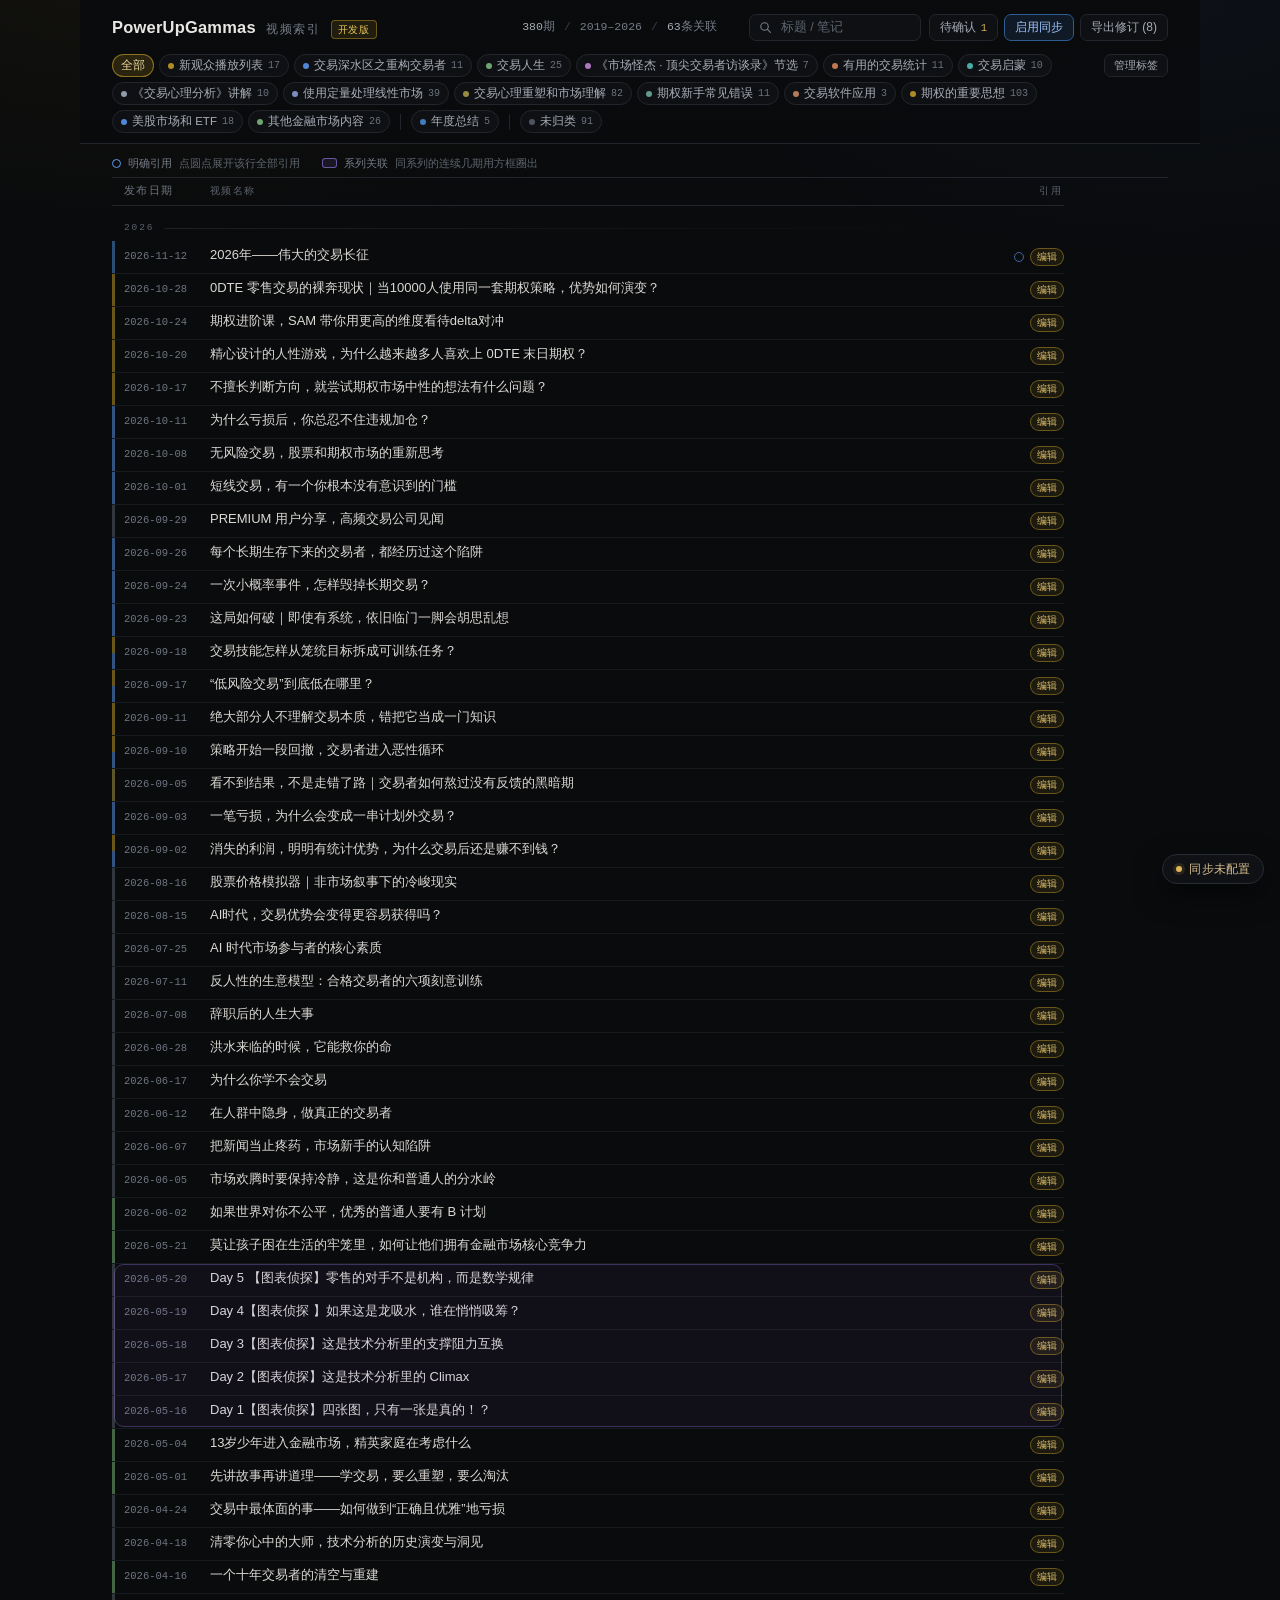
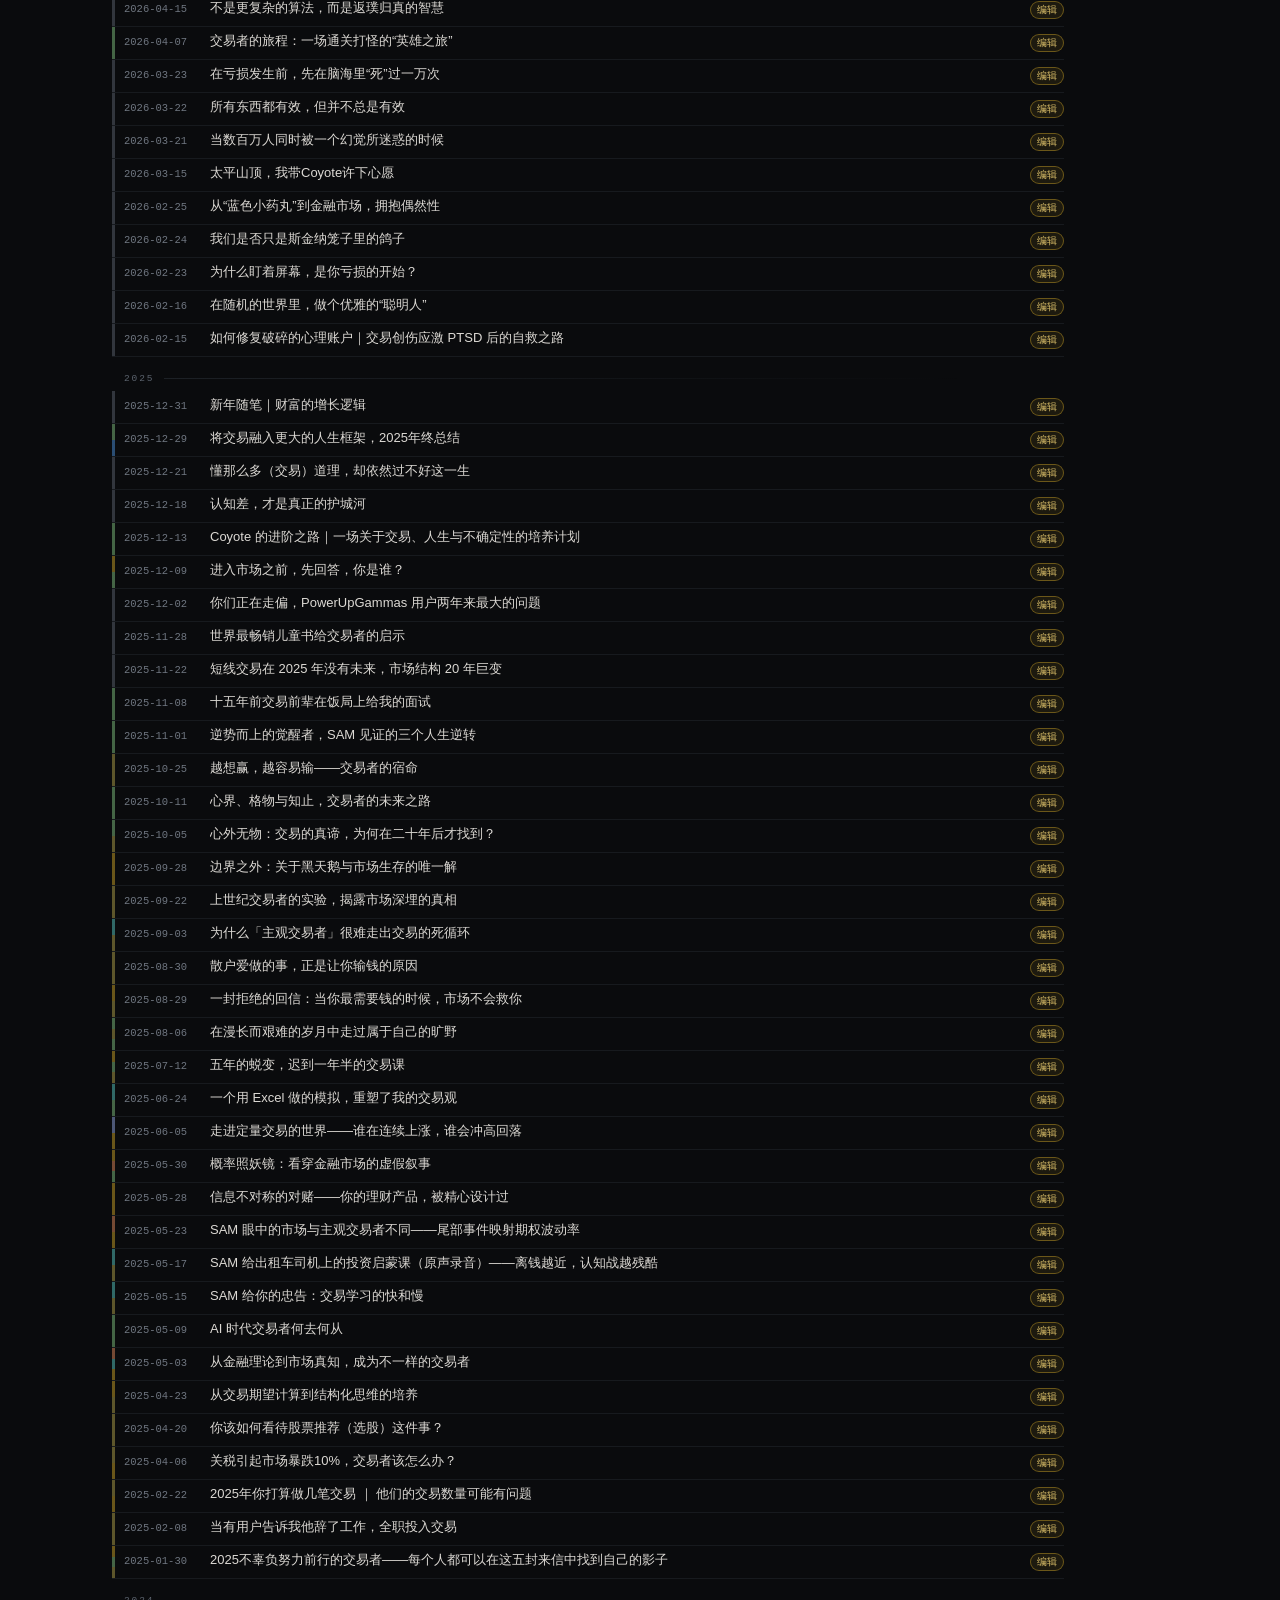
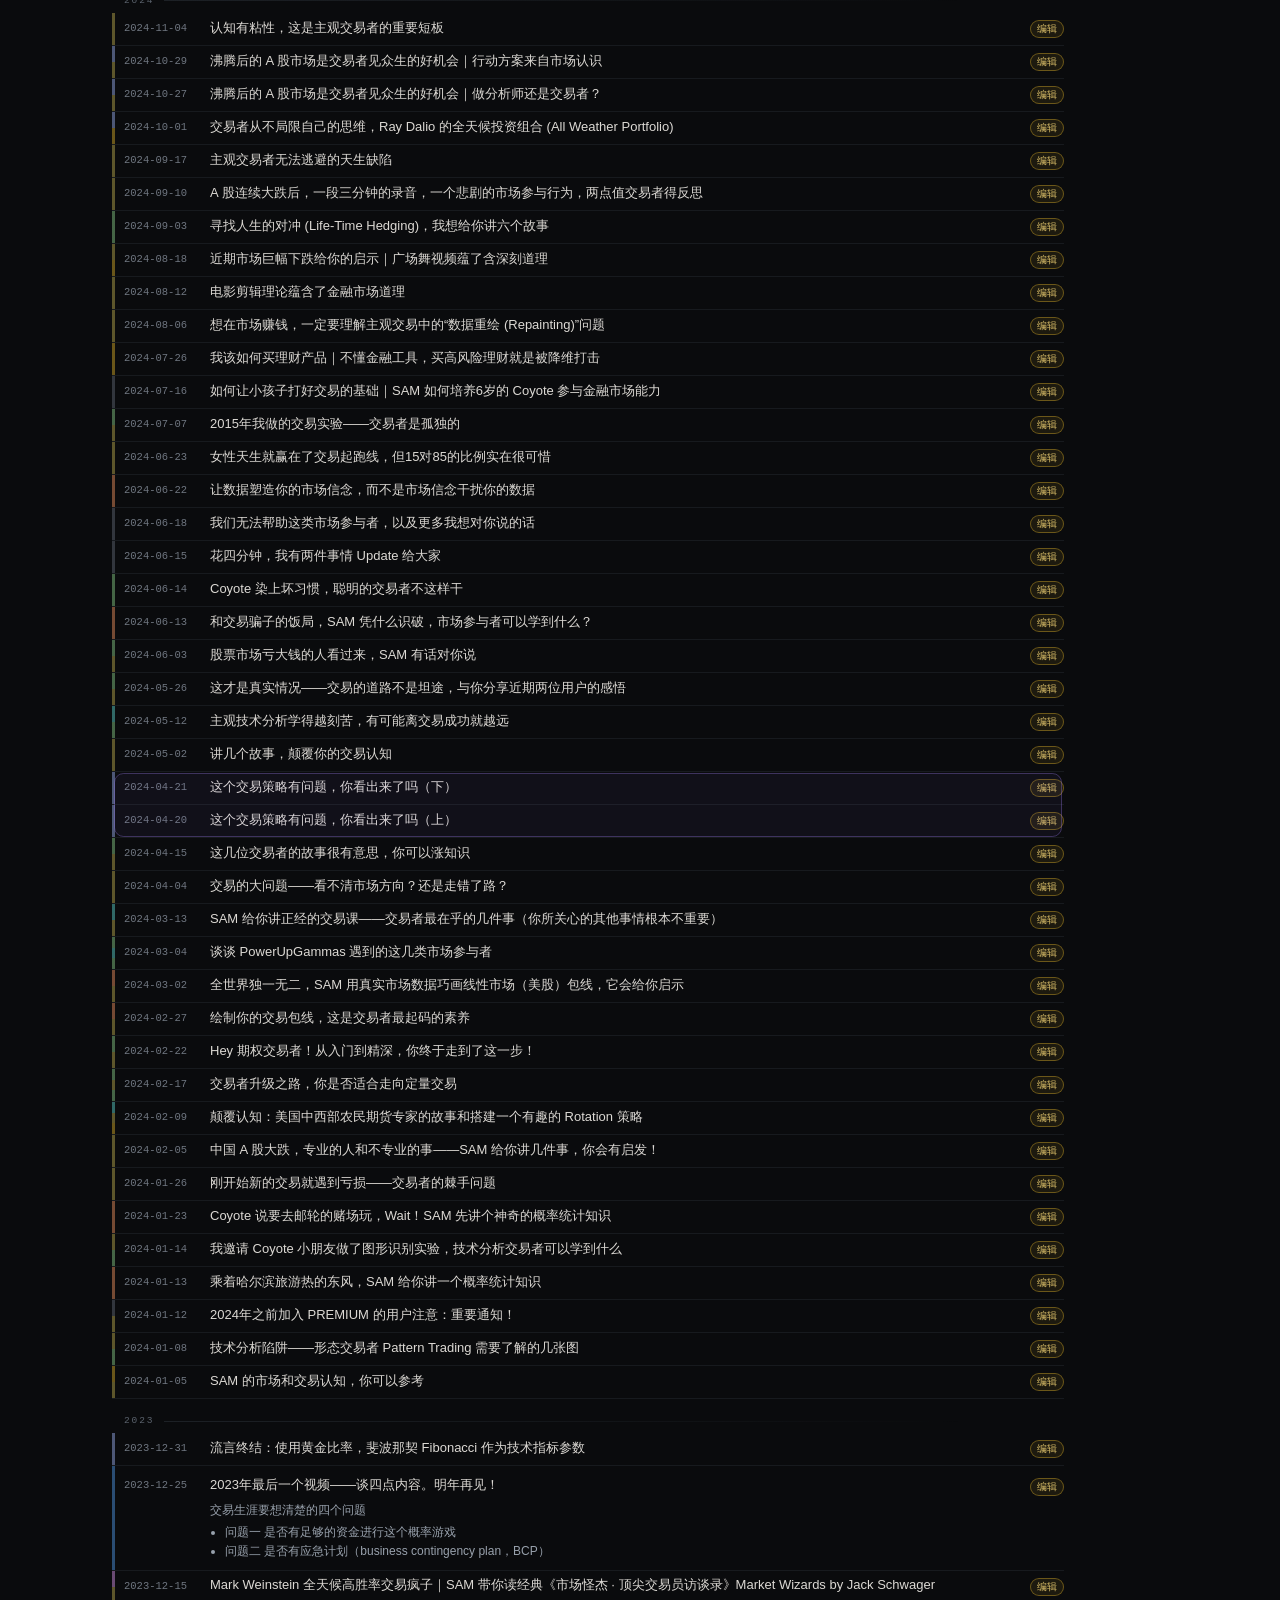
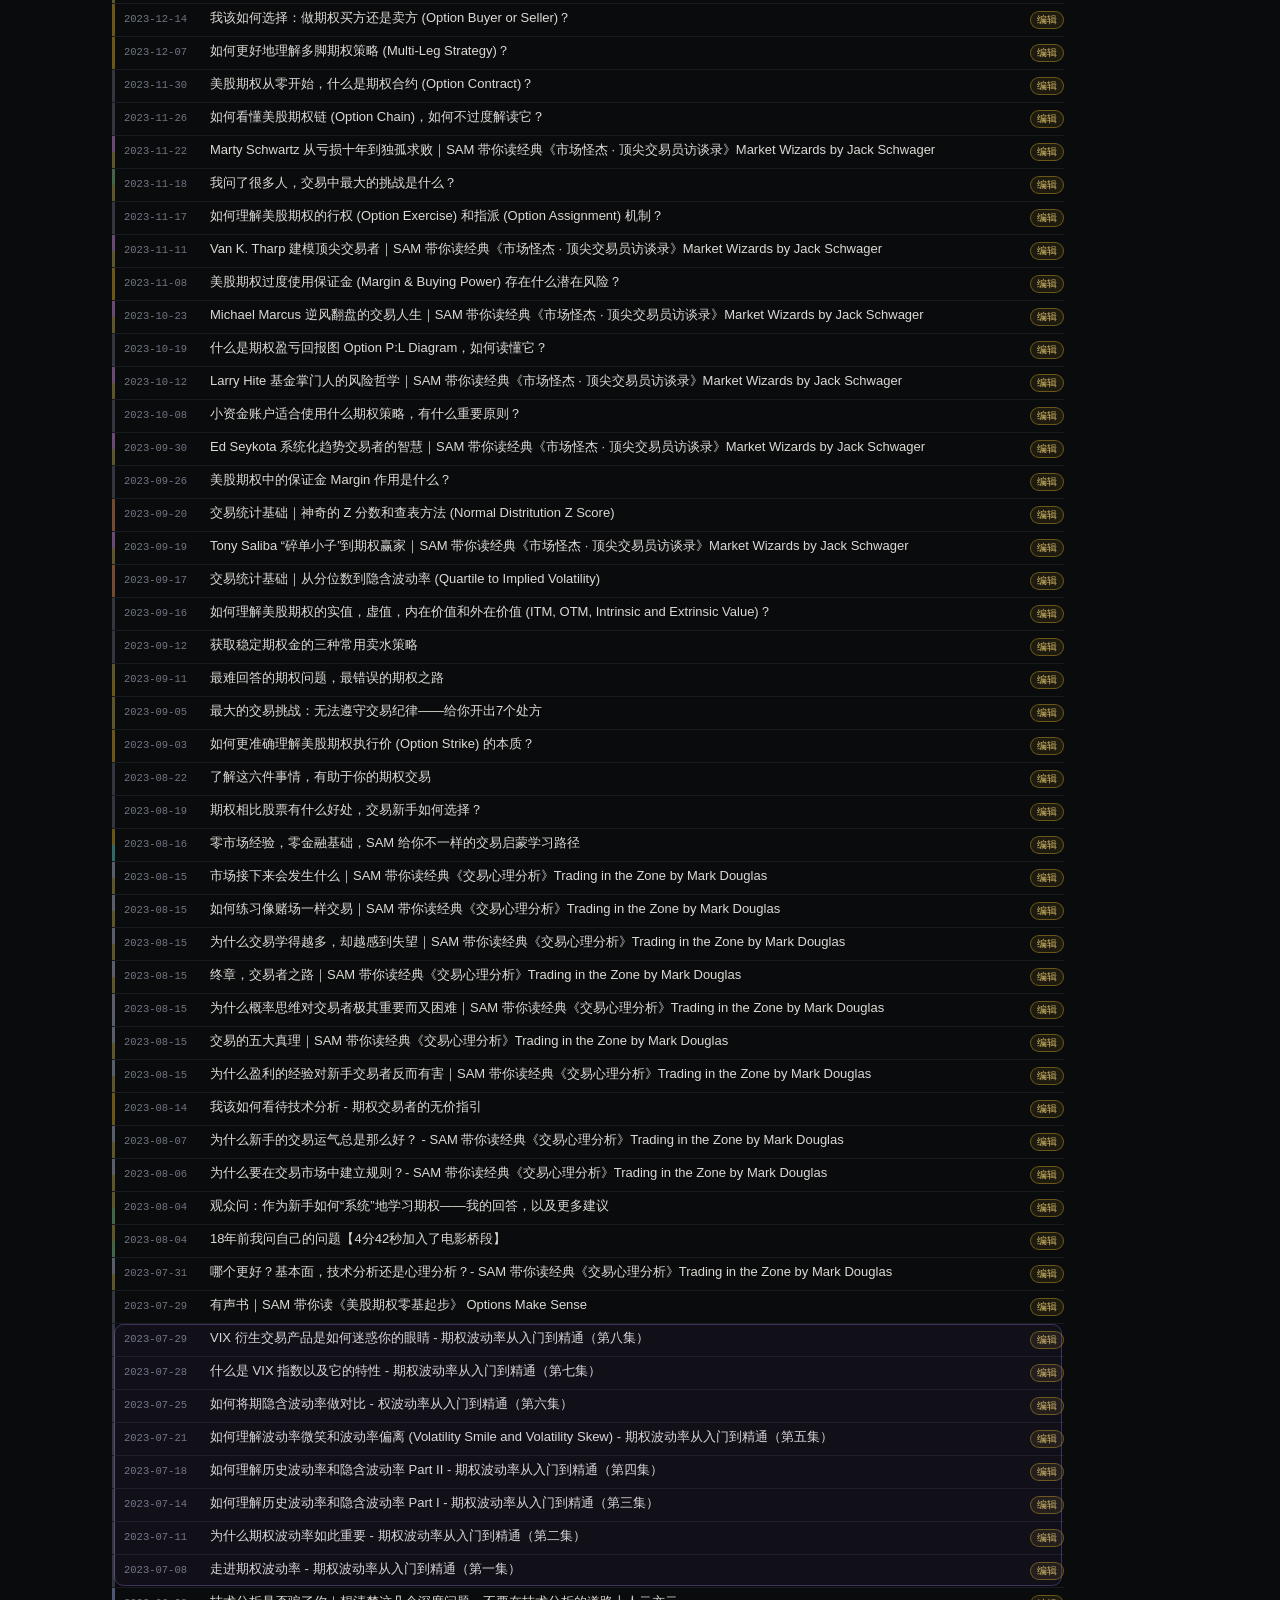
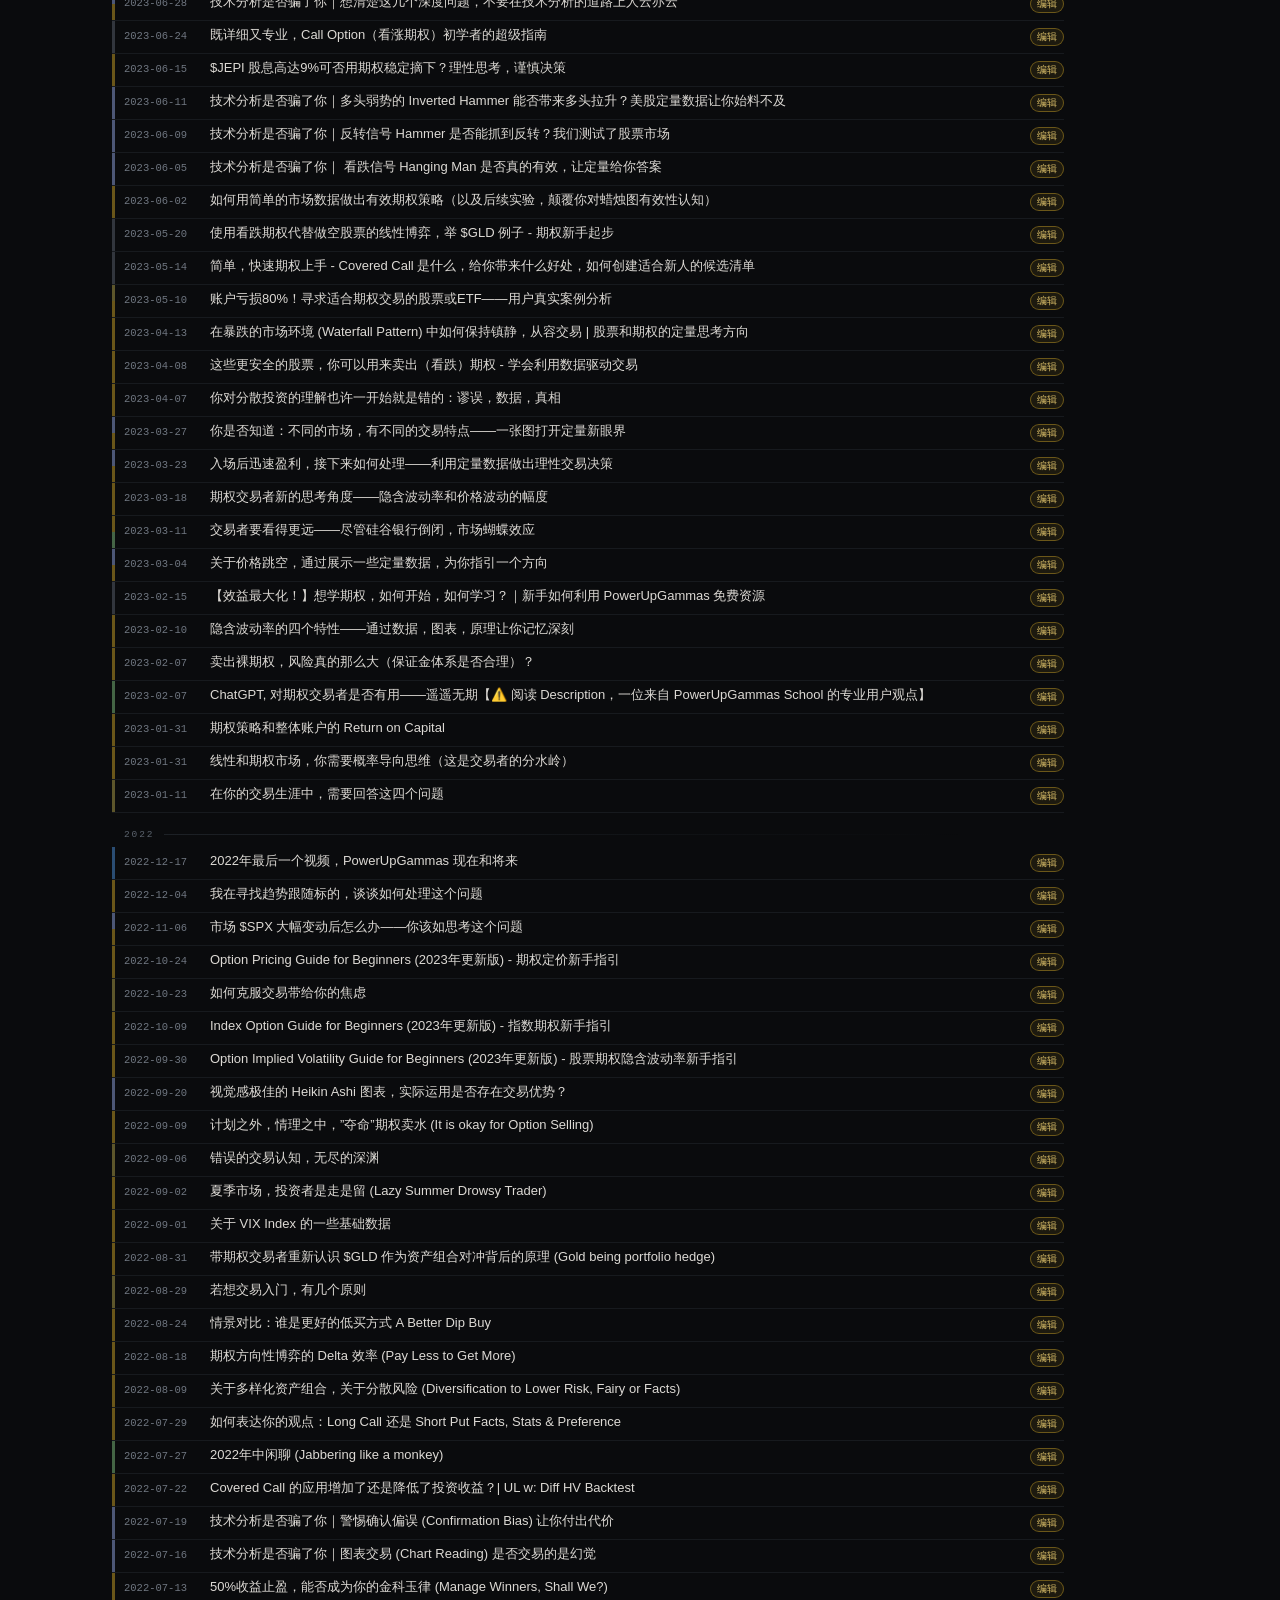
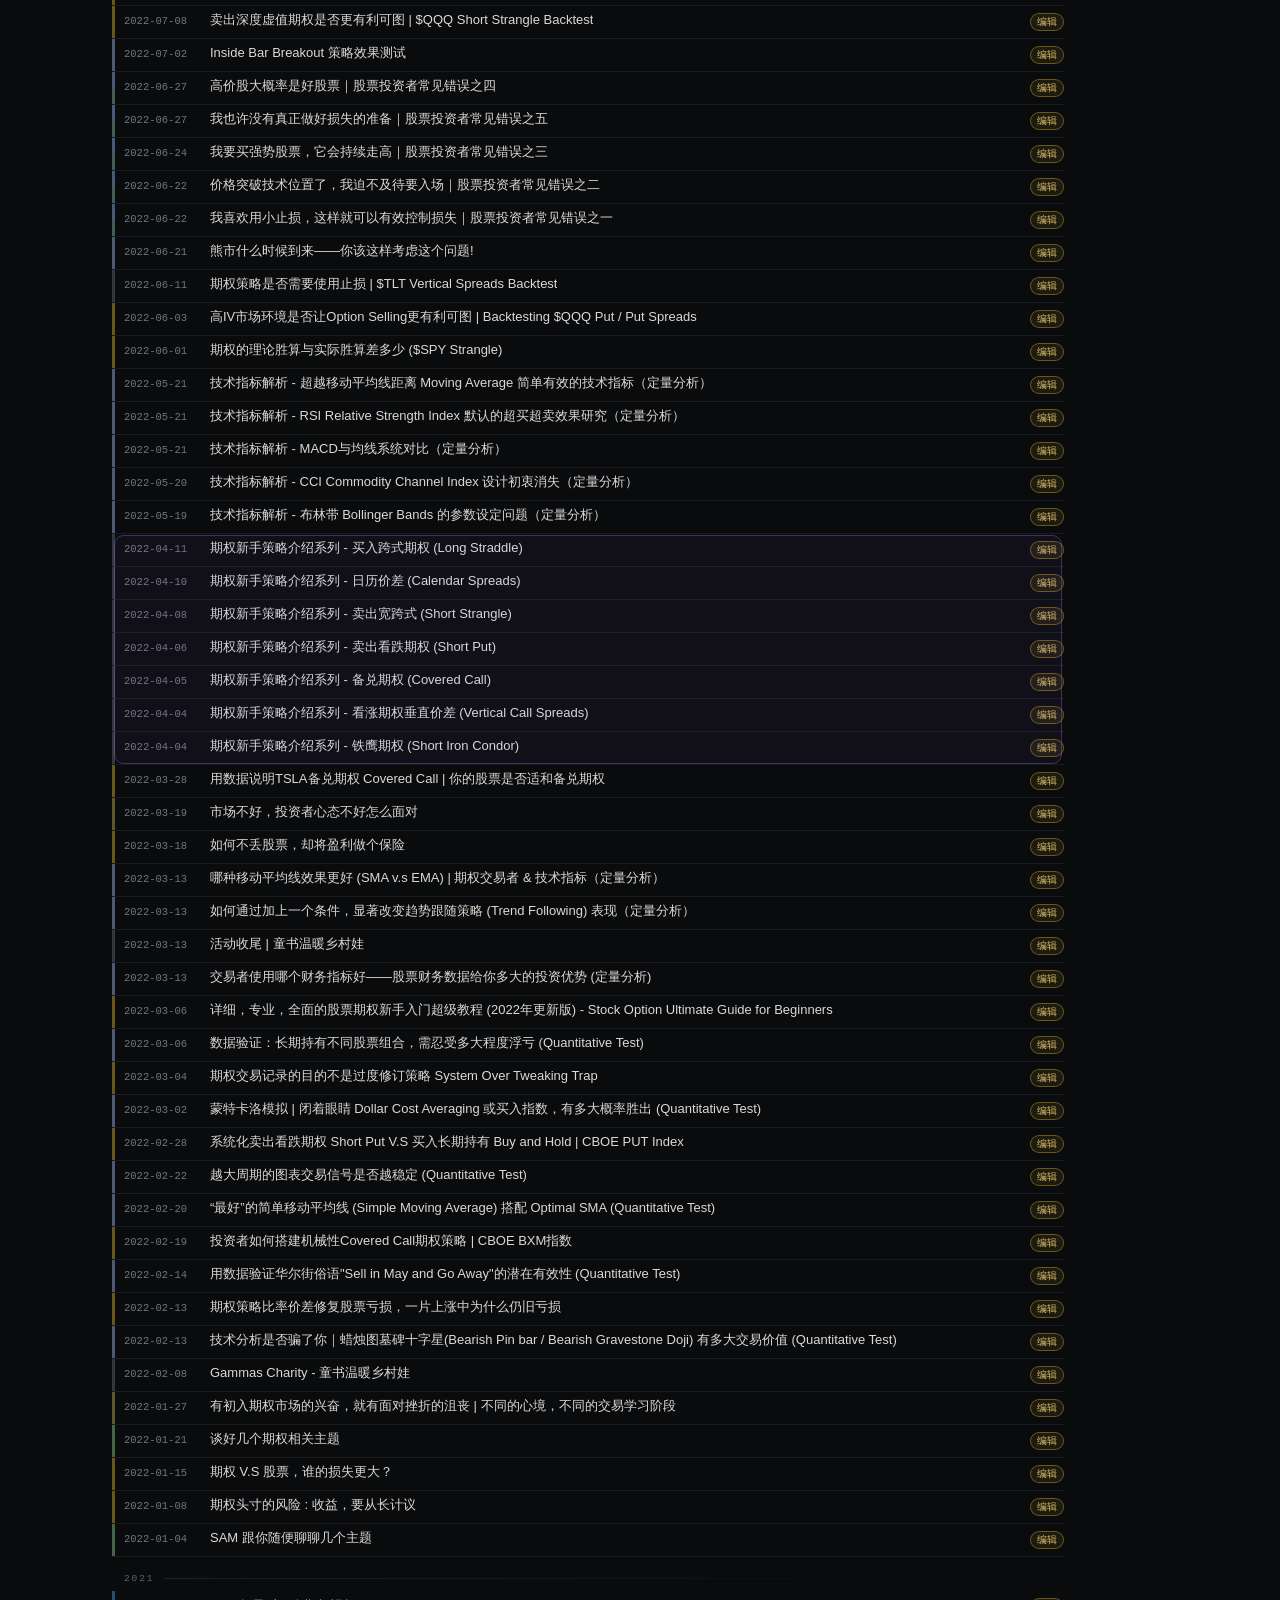
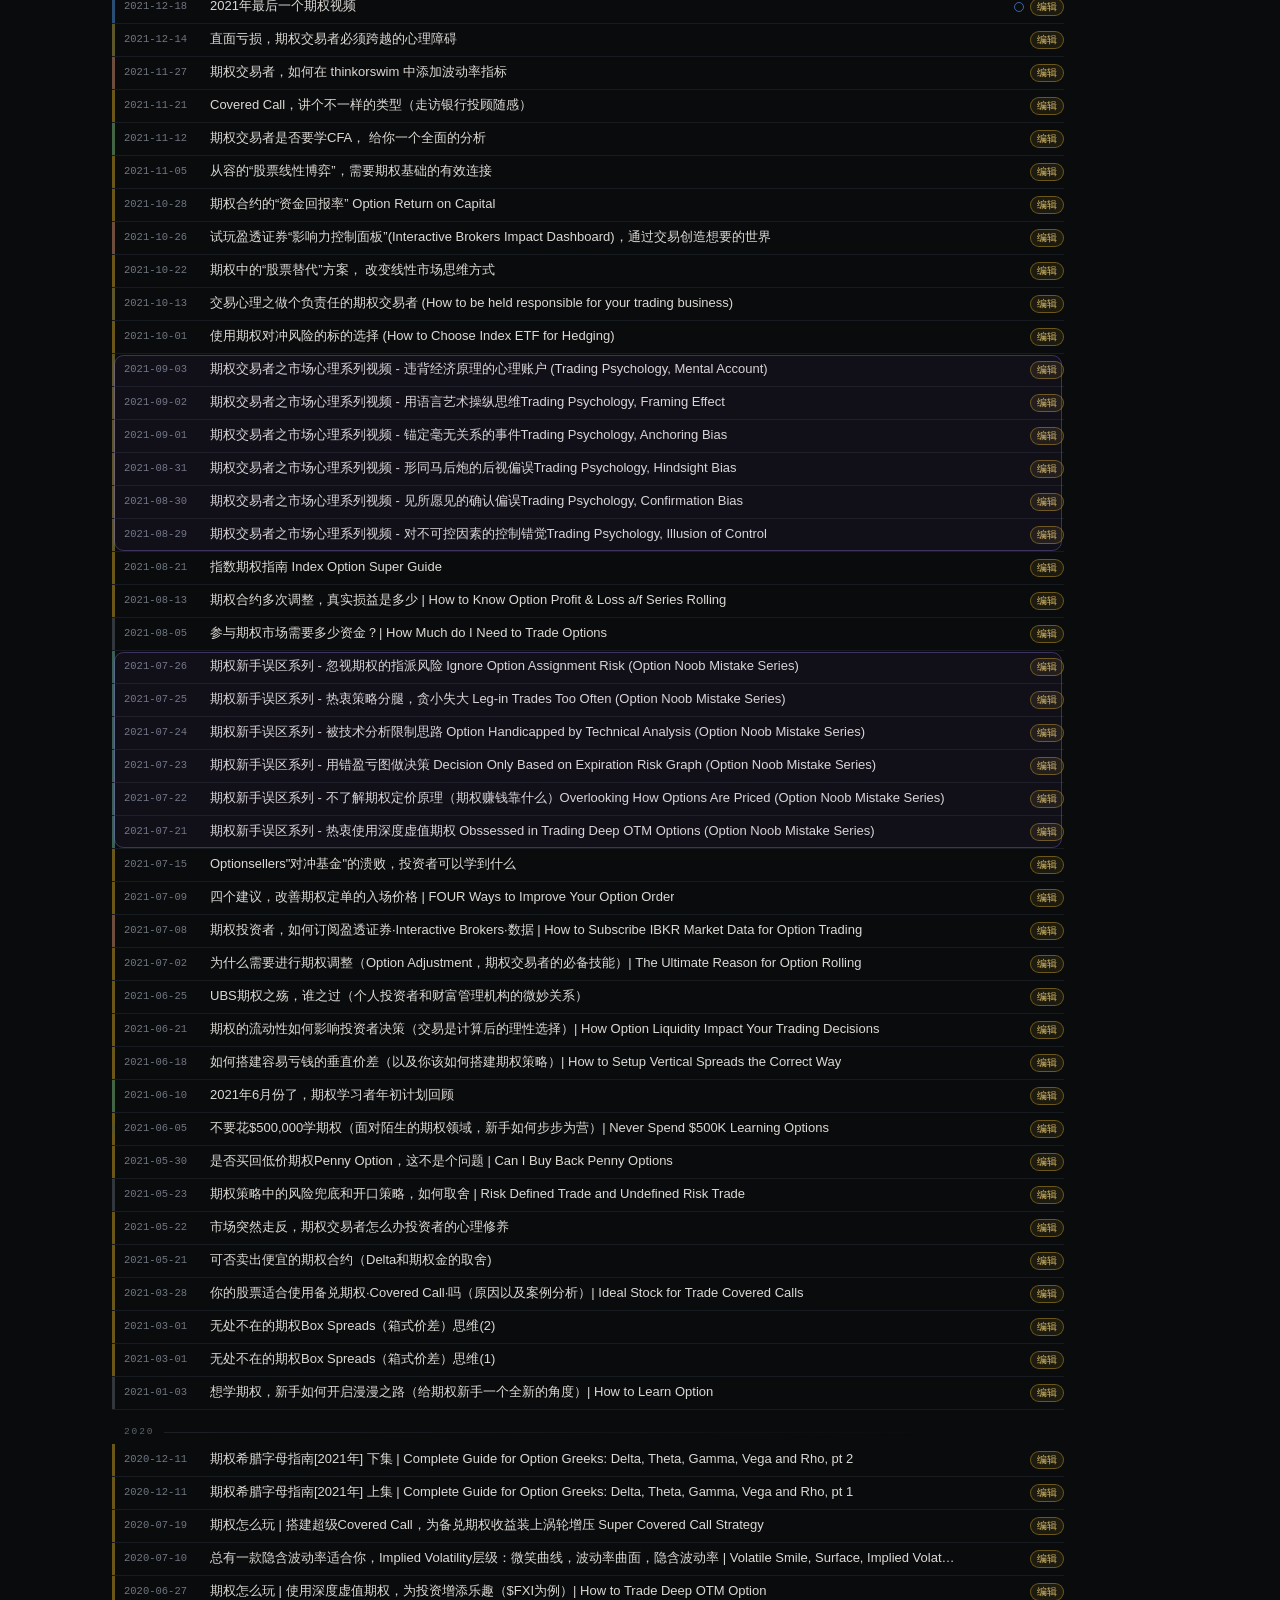
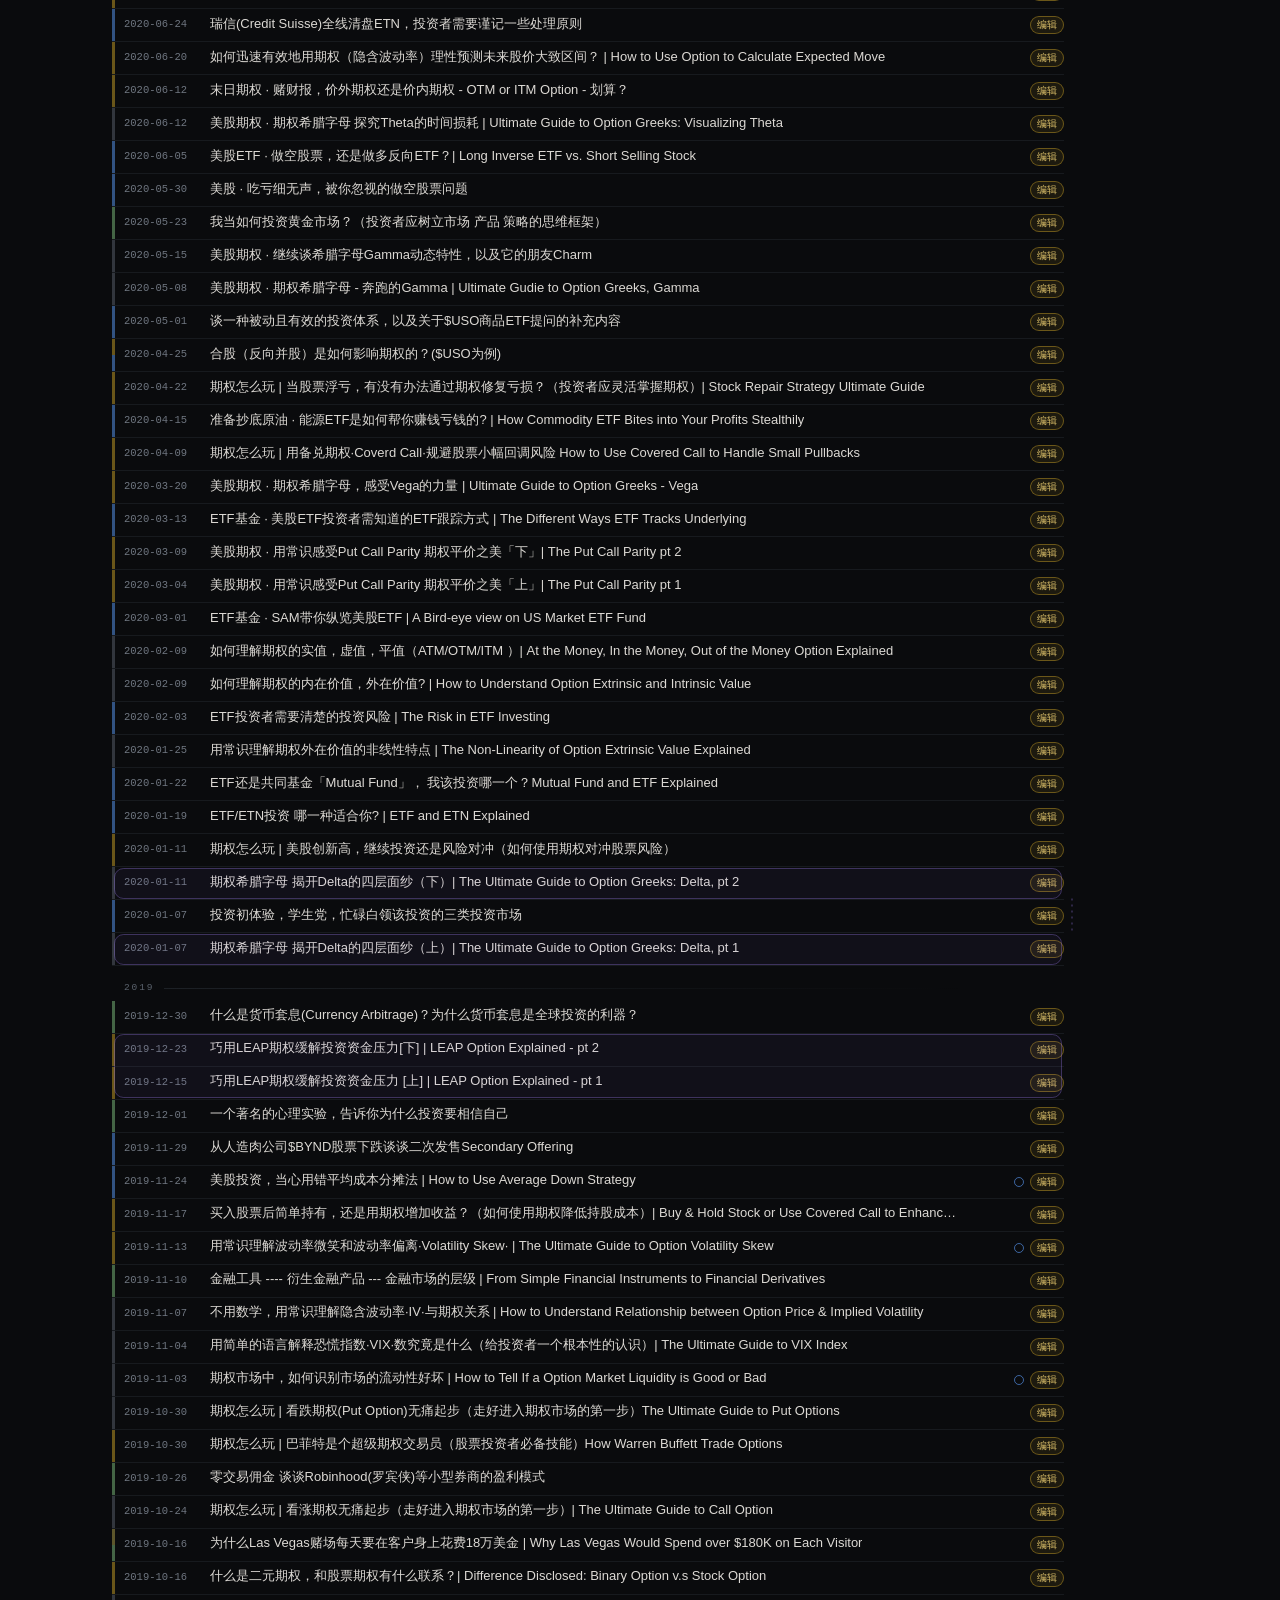
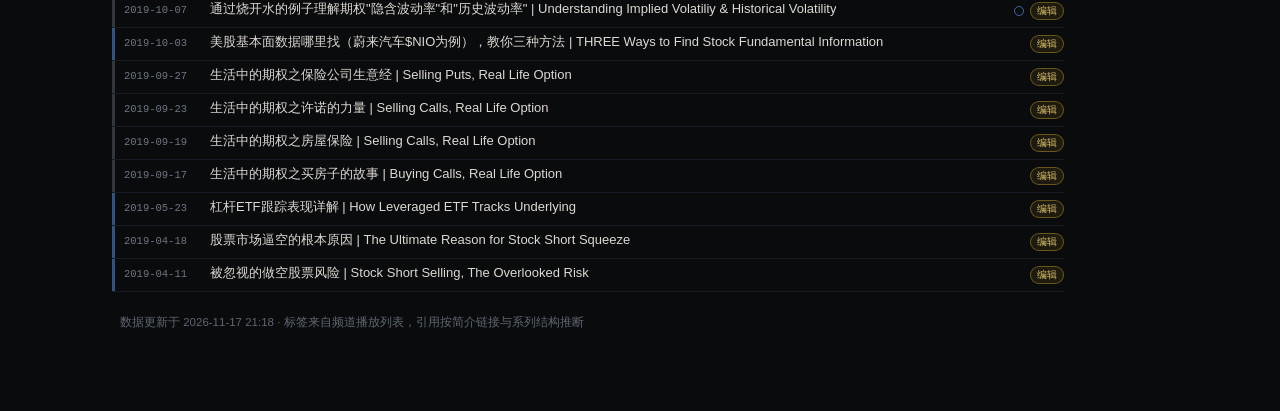
==== commit 103ba5aa: "标签模型统一：库归库、引用归引用，添加标签合并为单一入口 - 全局标签管理从行编辑面板移到顶部标签栏右侧「管理标签」（用 .tagline 包住 tagbar，按钮不参与横向滚动）；公开版不显示\n-" ====
--- a/dev.html
+++ b/dev.html
@@ -88,10 +88,14 @@
 }
 
 /* ---------- tag bar ---------- */
+.tagline{display:flex;align-items:flex-start;gap:8px;padding:0 0 10px}
 .tagbar{
+  flex:1;min-width:0;
   display:flex;flex-wrap:wrap;align-items:center;gap:5px;
-  padding:0 0 10px;
-}
+}
+.tagtools{flex:none;display:flex;align-items:center;height:23px}
+.tagtools:empty{display:none}
+.tagtools button.ghost{height:23px;padding:0 9px;font-size:11px;white-space:nowrap}
 .tag{
   --tc:#8b95a3;
   display:inline-flex;align-items:center;gap:5px;height:23px;padding:0 8px;
@@ -243,10 +247,6 @@
   padding-top:5px;text-transform:uppercase;
 }
 .ed-body{display:flex;flex-wrap:wrap;gap:5px;align-items:center;flex:1}
-.ed-note{
-  font-size:11.5px;color:#78808a;line-height:1.5;
-  overflow:hidden;text-overflow:ellipsis;white-space:nowrap;max-width:100%;
-}
 .tag.mini{height:22px;font-size:11px;padding:0 8px}
 .tag.mini.on{font-weight:500}
 .refitem .rdot{
@@ -255,6 +255,55 @@
 }
 .refitem.series .rdot{border-color:rgba(155,124,240,.75);box-shadow:inset 0 0 0 1px rgba(155,124,240,.45)}
 .editor button.ghost{border-color:#2c3138;background:#15181c}
+
+/* ---------- 行编辑面板：标签 ---------- */
+.tagchip{
+  display:inline-flex;align-items:center;gap:6px;height:24px;padding:0 4px 0 8px;
+  border-radius:12px;border:1px solid var(--line2);background:#15181c;
+  font-size:11px;color:var(--text2);
+}
+.tagchip .sw{width:6px;height:6px;border-radius:50%;background:var(--tc);opacity:.85;flex:none}
+.tagchip .tn{
+  color:#d6d3ce;max-width:190px;overflow:hidden;text-overflow:ellipsis;white-space:nowrap;
+  cursor:pointer;
+}
+.tagchip .tn:hover{color:#9dc4ff}
+.tagchip .x{
+  width:16px;height:16px;line-height:14px;text-align:center;border-radius:50%;
+  color:#7b828c;cursor:pointer;font-size:13px;flex:none;
+}
+.tagchip .x:hover{background:#241618;color:#f0a8a8}
+.ed-sub{
+  margin:2px 0 0 62px;padding:8px;display:flex;flex-direction:column;gap:7px;
+  border:1px solid var(--line2);border-radius:10px;background:#121519;
+}
+.sub-head{display:flex;align-items:center;gap:8px;font-size:11px;color:#8a9099}
+.sub-k{
+  flex:none;font-size:10px;color:#85b7eb;padding:0 5px;border-radius:4px;
+  border:1px solid rgba(91,156,248,.4);background:rgba(91,156,248,.1);
+}
+.sub-hint{flex:1;min-width:0;overflow:hidden;text-overflow:ellipsis;white-space:nowrap}
+.sub-input{width:100%;min-width:0}
+.sub-list{max-height:240px;overflow:auto;display:flex;flex-direction:column;gap:1px}
+.tg-hint,.tg-empty{font-size:11px;color:#6b7280;padding:5px 8px}
+.tg-item{
+  display:flex;align-items:center;gap:8px;padding:5px 8px;border-radius:5px;
+  cursor:pointer;font-size:12px;
+}
+.tg-item:hover,.tg-item.cur{background:#1d2228}
+.tg-item .sw{width:7px;height:7px;border-radius:50%;background:var(--tc);flex:none}
+.tg-item .tn{flex:1;min-width:0;overflow:hidden;text-overflow:ellipsis;white-space:nowrap;color:#d6d3ce}
+.tg-item .tf{
+  max-width:38%;overflow:hidden;text-overflow:ellipsis;white-space:nowrap;
+  font-size:10px;color:#6b7280;flex:none;
+}
+.tg-item .n{font-family:var(--mono);font-size:10px;color:#6f7680;flex:none}
+.tg-create{
+  margin-top:3px;padding-top:7px;border-top:1px solid #232830;border-radius:0;
+}
+.tg-create .tn{color:#9dc4ff}
+.tg-create .plus{font-size:13px;color:#9dc4ff;width:7px;flex:none;line-height:1}
+
 .refitem{
   display:inline-flex;align-items:center;gap:5px;height:24px;padding:0 4px 0 7px;
   border-radius:12px;border:1px solid var(--line2);background:#15181c;
@@ -451,7 +500,6 @@
 .np-bar{display:flex;align-items:center;gap:10px;margin-bottom:8px}
 .np-label{font-size:10.5px;letter-spacing:.12em;color:#5f6670;text-transform:uppercase}
 .np-tip{font-size:11px;color:#4f565f}
-.np-done{margin-left:auto}
 
 
 /* ================= 响应式 ================= */
@@ -492,11 +540,14 @@
   button.ghost{height:30px;padding:0 9px;font-size:11.5px}
   .modechip{font-size:9px;padding:1px 4px}
 
-  .tagbar{flex-wrap:nowrap;overflow-x:auto;overflow-y:hidden;gap:6px;padding:0 0 9px;
+  .tagline{padding:0 0 9px;gap:6px}
+  .tagbar{flex-wrap:nowrap;overflow-x:auto;overflow-y:hidden;gap:6px;padding:0;
     -webkit-overflow-scrolling:touch;scrollbar-width:none;
     -webkit-mask-image:linear-gradient(90deg,#000 0,#000 calc(100% - 26px),transparent 100%);
     mask-image:linear-gradient(90deg,#000 0,#000 calc(100% - 26px),transparent 100%)}
   .tagbar::-webkit-scrollbar{display:none}
+  .tagtools{height:26px}
+  .tagtools button.ghost{height:26px}
   .tag{flex:0 0 auto;height:26px;padding:0 9px;font-size:11.5px}
 
   .legend{gap:14px;padding:9px 0 3px;font-size:10px}
@@ -568,7 +619,6 @@
   margin-left:auto;white-space:nowrap;
 }
 .np-status:empty{display:none}
-.np-done{margin-left:10px}
 .storagewarn{
   position:fixed;left:50%;transform:translateX(-50%);bottom:16px;z-index:90;
   max-width:min(560px,calc(100vw - 32px));
@@ -650,7 +700,9 @@
 .tagrow .tname.static{color:#8b939d}
 .tagrow .tcount{
   font-family:var(--mono);font-size:10.5px;color:#5f6670;min-width:28px;text-align:right;
-}
+  background:none;border:0;padding:2px 0;cursor:pointer;
+}
+.tagrow .tcount:hover{color:#9dc4ff;text-decoration:underline}
 .tagrow .tx{
   height:24px;padding:0 8px;border-radius:6px;cursor:pointer;flex:none;
   border:1px solid #3a2020;background:#1b1214;color:#d08a8a;font-size:11px;
@@ -774,7 +826,10 @@
         <span class="devtools" id="devTools"></span>
       </div>
     </div>
-    <nav class="tagbar" id="tagbar" aria-label="标签筛选"></nav>
+    <div class="tagline">
+      <nav class="tagbar" id="tagbar" aria-label="标签筛选"></nav>
+      <span class="tagtools" id="tagTools"></span>
+    </div>
   </header>
 
   <div class="legend">
@@ -1558,7 +1613,7 @@
     if (pill) {
       pill.hidden = false;
       pill.className = "savepill " + cls;
-      pill.title = full + "（点击打开同步设置）";
+      pill.setAttribute("aria-label", full + "（点击打开同步设置）");
       const t = pill.querySelector(".sp-t");
       if (t) t.textContent = short;
     }
@@ -1616,7 +1671,6 @@
         if (!n) return;
         const b = el("button", "tag" + (S.sel.has(t.id) ? " on" : ""));
         b.style.setProperty("--tc", t.color);
-        b.title = (t.full || t.label) + "（" + n + " 期）";
         b.setAttribute("aria-pressed", S.sel.has(t.id) ? "true" : "false");
         const sw = el("span", "sw");
         const lb = el("span", null, t.label);
@@ -1668,7 +1722,6 @@
       const a = el("a", null, v.title);
       a.href = "https://www.youtube.com/watch?v=" + v.id;
       a.target = "_blank"; a.rel = "noopener";
-      a.title = v.title + "（点击打开原视频）";
       ct.appendChild(a);
       ct.appendChild(el("div", "c-note"));
       row.appendChild(ct);
@@ -1679,7 +1732,7 @@
       if (IS_DEV) {
         row.addEventListener("click", (ev) => {
           if (S.pick) return;
-          if (ev.target.closest("a,.badge,.penbtn,button,.np")) return;
+          if (ev.target.closest("a,.badge,.penbtn,button,.np,.editor")) return;
           toggleNote(v.id);
         });
       }
@@ -1706,7 +1759,6 @@
         stripe.style.background = "linear-gradient(to bottom," +
           cols.map((c, i) => c + " " + (i * step).toFixed(1) + "%," + c + " " + ((i + 1) * step).toFixed(1) + "%").join(",") + ")";
       }
-      row.title = v.tags.map((t) => (S.tagById[t] ? S.tagById[t].label : t)).join(" · ");
 
       const cr = row.querySelector(".c-refs");
       cr.textContent = "";
@@ -1714,22 +1766,12 @@
       if (mentions.length) {
         const b = el("button", "badge mention");
         b.dataset.from = v.id;
-        if (mentions.length === 1) {
-          const t = S.byId[mentions[0].to], r = mentions[0];
-          const why = r.label ? "简介链接：" + r.label : "明确引用：";
-          b.title = why + "\n→ " + t.title + "（" + t.date + "）\n点击高亮并连线";
-        } else {
-          const lines = mentions.slice(0, 4).map((r) => "· " + S.byId[r.to].title).join("\n");
-          const more = mentions.length > 4 ? "\n… 共 " + mentions.length + " 个" : "";
-          b.title = "明确引用 " + mentions.length + " 个视频\n" + lines + more + "\n点击一并高亮并连线";
-        }
-        b.setAttribute("aria-label", "查看该行引用");
+        b.setAttribute("aria-label", "查看该行引用（" + mentions.length + " 个）");
         b.onclick = (ev) => { ev.stopPropagation(); toggleSource(v.id); };
         cr.appendChild(b);
       }
       if (IS_DEV) {
         const pen = el("button", "penbtn", "编辑");
-        pen.title = "改标签与引用";
         pen.onclick = (ev) => { ev.stopPropagation(); toggleEditor(v.id); };
         cr.appendChild(pen);
       }
@@ -1741,7 +1783,6 @@
         cn.classList.toggle("has", !!show);
         cn.innerHTML = show ? NoteEditor.render(v.note) : "";
         if (show && IS_DEV) {
-          cn.title = "点击编辑笔记";
           cn.onclick = (e) => {
             e.stopPropagation();
             // 正在笔记里划词（想复制）时不抢这次点击
@@ -1925,12 +1966,6 @@
         .sort((a, b) => a.offsetTop - b.offsetTop);
       if (rows.length < 2) return;
 
-      // 简介里互相列过链接的同系列视频，在提示里点出来
-      const linked = ids.some((id) => {
-        const v = S.byId[id];
-        return v && v.refs.some((r) => r.type === "mention" && sameSeries(v, S.byId[r.to]));
-      });
-
       const runs = [];
       let run = [rows[0]];
       for (let i = 1; i < rows.length; i++) {
@@ -1941,9 +1976,6 @@
       runs.push(run);
 
       const g = svgEl("g", {});
-      const t = document.createElementNS(SVGNS, "title");
-      t.textContent = "系列：" + name + "（共 " + ids.length + " 期" + (linked ? "，简介中互有链接" : "") + "）";
-      g.appendChild(t);
 
       const boxes = runs.map((seg) => {
         const last = seg[seg.length - 1];
@@ -2018,12 +2050,6 @@
     const rule = (S.manual.refs || {})[vid];
     return !!(rule && (rule.add || []).some((x) => x.to === to));
   }
-  function refKind(v, r) {
-    const ser = isSeriesRef(v, r);
-    const base = ser ? (r.type === "series" ? "系列关联" : "系列内引用")
-      : r.label ? "简介链接：" + r.label : "明确引用";
-    return base + " · " + (isManualRef(v.id, r.to) ? "手动添加" : "自动生成");
-  }
   const overlapTags = (a, b) => {
     const bt = b.tags || [];
     return (a.tags || []).filter((t) => t !== "unfiled" && bt.indexOf(t) >= 0).length;
@@ -2032,37 +2058,51 @@
   function buildEditor(box, v) {
     box.textContent = "";
     box._refsBody = null;
+    // 面板会被反复重建，把选择器的状态挂在节点上
+    if (!box._tagUI) box._tagUI = { open: false, q: "", idx: 0 };
+    const ui = box._tagUI;
 
     // 标签
     const r1 = el("div", "ed-row");
     r1.appendChild(el("div", "ed-label", "标签"));
     const b1 = el("div", "ed-body");
-    S.tags.filter((t) => t.source !== "system").forEach((t) => {
-      const on = v.tags.indexOf(t.id) >= 0;
-      const c = el("button", "tag mini" + (on ? " on" : ""));
-      c.style.setProperty("--tc", t.color);
-      const sw = el("span", "sw");
-      c.append(sw, el("span", null, t.label));
-      c.onclick = (ev) => {
+
+    // 只列本期已有的标签，不把全局标签库整排倒出来；标签本身是全站共用的
+    const cur = (v.tags || []).filter((id) => id !== "unfiled" && S.tagById[id]);
+    if (!cur.length) b1.appendChild(el("span", "lg dim", "本期暂无标签"));
+    cur.forEach((id) => {
+      const t = S.tagById[id];
+      const chip = el("span", "tagchip");
+      chip.style.setProperty("--tc", t.color || "#8a8f98");
+      const name = el("span", "tn", t.label);
+      // 点标签名 → 筛出所有引用了这个全局标签的视频
+      name.onclick = (ev) => { ev.stopPropagation(); selectTagFilter(id); };
+      chip.append(el("span", "sw"), name);
+      const x = el("span", "x", "×");
+      x.setAttribute("aria-label", "从本期移除标签「" + t.label + "」，不影响标签本身和其他视频");
+      x.onclick = (ev) => {
         ev.stopPropagation();
-        setTag(v.id, t.id, !on);
+        setTag(v.id, id, false);
         buildEditor(box, S.byId[v.id]);
         paintRows(); applyFilter();
       };
-      b1.appendChild(c);
-    });
-
-    const mk = el("button", "tag mini add", "＋ 新建标签");
-    mk.onclick = (ev) => { ev.stopPropagation(); openTagManager({ assignTo: v.id }); };
-    b1.appendChild(mk);
-
-    const mng = el("button", "ghost sm", "管理");
-    mng.title = "改名 · 换色 · 删除";
-    mng.onclick = (ev) => { ev.stopPropagation(); openTagManager(); };
-    b1.appendChild(mng);
+      chip.appendChild(x);
+      b1.appendChild(chip);
+    });
+
+    // 一个入口搞定「找现有标签」和「顺手新建」，不再把「全局 / 视频」拆成两个按钮
+    const bAdd = el("button", "ghost sm" + (ui.open ? " accent" : ""), "＋ 添加标签");
+    bAdd.onclick = (ev) => {
+      ev.stopPropagation();
+      ui.open = !ui.open;
+      ui.q = ""; ui.idx = 0;
+      buildEditor(box, v);
+    };
+    b1.appendChild(bAdd);
 
     r1.appendChild(b1);
     box.appendChild(r1);
+    if (ui.open) box.appendChild(buildTagPicker(box, v, ui));
 
     // 引用：全部列出，同系列用虚线，不再隐藏
     const r2 = el("div", "ed-row");
@@ -2073,20 +2113,7 @@
     r2.appendChild(b2);
     box.appendChild(r2);
 
-    // 笔记：列表里的笔记只负责「看」，编辑入口放在这里，别让人靠猜空白
-    const r3 = el("div", "ed-row");
-    r3.appendChild(el("div", "ed-label", "笔记"));
-    const b3 = el("div", "ed-body");
-    const nbtn = el("button", "ghost sm", v.note ? "编辑笔记" : "写笔记");
-    nbtn.onclick = (ev) => { ev.stopPropagation(); toggleNote(v.id); };
-    b3.appendChild(nbtn);
-    if (v.note) {
-      const head = (v.note.split("\n").find((l) => l.trim()) || "").replace(/^(#{1,3}\s+|[-*]\s+|\d+\.\s+|>\s?)+/, "");
-      b3.appendChild(el("span", "ed-note", head.slice(0, 42) + (head.length > 42 ? "…" : "")));
-    }
-    r3.appendChild(b3);
-    box.appendChild(r3);
-
+    // 笔记不在这里放入口：点笔记文字（或行内空白）直接进编辑器
     const r4 = el("div", "ed-row");
     r4.appendChild(el("div", "ed-label", ""));
     const b4 = el("div", "ed-body");
@@ -2101,6 +2128,141 @@
     box.appendChild(r4);
 
     if (S.pick && S.pick.from === v.id) box.appendChild(buildPicker(v));
+  }
+
+  /* ---------------- 添加标签：一个库，两种动作 ---------------- */
+  // 标签是全站共用的一份库；某个视频只是「引用」其中若干条。
+  // 全局标签库里还没挂到本期的标签，按使用次数排序
+  function tagPool(v) {
+    const used = new Set((v.tags || []).filter((id) => S.tagById[id]));
+    return S.tags
+      .filter((t) => t.source !== "system" && !used.has(t.id))
+      .map((t) => ({ t: t, n: S.videos.filter((x) => x.tags.indexOf(t.id) >= 0).length }))
+      .sort((a, b) => b.n - a.n || a.t.label.localeCompare(b.t.label, "zh"));
+  }
+
+  // 点标签名 / 管理器里的使用数 → 筛出所有引用了这个标签的视频
+  function selectTagFilter(id) {
+    const m = document.querySelector(".modal");
+    if (m) m.remove();
+    S.sel.clear(); S.sel.add(id); S.active.clear();
+    renderTags(); applyFilter();
+    const first = S.videos.find((v) => S.rows[v.id] && !S.rows[v.id].classList.contains("hidden"));
+    if (first) S.rows[first.id].scrollIntoView({ block: "center", behavior: "smooth" });
+  }
+
+  // 选择器里的可选项 = 匹配到的现有标签 + 一条「当场新建」
+  function pickerItems(v, ui) {
+    const q = (ui.q || "").trim();
+    const low = q.toLowerCase();
+    const toks = low ? low.split(/\s+/).filter(Boolean) : [];
+    let pool = tagPool(v);
+    if (toks.length) {
+      pool = pool.filter((o) => toks.every((k) =>
+        (o.t.label + " " + (o.t.full || "")).toLowerCase().indexOf(k) >= 0));
+    } else {
+      pool = pool.slice(0, 6);
+    }
+    const items = pool.slice(0, 6).map((o) => ({ type: "tag", t: o.t, n: o.n, toks: toks }));
+    // 输入了新名字就给一条创建项；创建出来的标签一样进全局库，顺手挂到本期
+    const exact = S.tags.some((t) => t.label.toLowerCase() === low);
+    if (low && !exact) items.push({ type: "create", label: q });
+    return items;
+  }
+
+  function renderTagCandidates(host, box, v, ui) {
+    host.textContent = "";
+    const items = pickerItems(v, ui);
+    ui.items = items;
+    if (ui.idx >= items.length) ui.idx = Math.max(0, items.length - 1);
+    const q = (ui.q || "").trim();
+    if (!q) host.appendChild(el("div", "tg-hint", "留空列最常用的 6 个；输入名称找已有标签，或直接新建一个"));
+    if (!items.length) {
+      host.appendChild(el("div", "tg-empty", "标签库里的标签都已加在这一期上"));
+      return;
+    }
+    items.forEach((o, i) => {
+      const item = el("div",
+        "tg-item" + (o.type === "create" ? " tg-create" : "") + (i === ui.idx ? " cur" : ""));
+      if (o.type === "tag") {
+        item.style.setProperty("--tc", o.t.color || "#8a8f98");
+        item.append(el("span", "sw"), el("span", "tn", o.t.label));
+        // 只有「命中的是播放列表全名、而简写标签名里没有这个词」时才补出全名
+        const labelLow = o.t.label.toLowerCase();
+        const fromFull = o.toks.length && !o.toks.every((k) => labelLow.indexOf(k) >= 0);
+        if (fromFull && o.t.full && o.t.full !== o.t.label) item.appendChild(el("span", "tf", o.t.full));
+        item.appendChild(el("span", "n", String(o.n)));
+      } else {
+        item.append(el("span", "plus", "＋"),
+          el("span", "tn", "新建「" + o.label + "」并加到本期"),
+          el("span", "n", "全局"));
+      }
+      item.onclick = (ev) => { ev.stopPropagation(); chooseTagItem(box, v, ui, i); };
+      host.appendChild(item);
+    });
+  }
+
+  function chooseTagItem(box, v, ui, i) {
+    const o = (ui.items || [])[i];
+    if (!o) return;
+    if (o.type === "tag") {
+      setTag(v.id, o.t.id, true);
+    } else {
+      const clean = o.label.trim();
+      if (!clean) return;
+      if (S.tags.some((t) => t.label === clean)) { toast("已有同名标签"); return; }
+      const id = createTag(clean, "#4a90d9");
+      if (!id) return;
+      setTag(v.id, id, true);
+      toast("已新建全局标签「" + clean + "」并加到本期；改名换色在顶部「管理标签」");
+    }
+    // 保持选择器打开、清空输入，方便连续加几个标签
+    ui.q = ""; ui.idx = 0;
+    buildEditor(box, S.byId[v.id]);
+    paintRows(); applyFilter();
+  }
+
+  function buildTagPicker(box, v, ui) {
+    const sub = el("div", "ed-sub");
+    const head = el("div", "sub-head");
+    head.append(el("span", "sub-k", "添加标签"),
+      el("span", "sub-hint", "标签全站共用；从库里挑一个挂到本期，找不到就当场新建"));
+    const close = el("button", "ghost sm", "收起");
+    close.onclick = (ev) => { ev.stopPropagation(); ui.open = false; buildEditor(box, v); };
+    head.appendChild(close);
+    sub.appendChild(head);
+
+    const inp = el("input", "refinput sub-input");
+    inp.type = "text";
+    inp.placeholder = "找现有标签，或输入新名称…  ↑↓ 选择 · Enter 确认";
+    inp.autocomplete = "off";
+    inp.value = ui.q || "";
+    const list = el("div", "sub-list");
+    const paint = () => renderTagCandidates(list, box, v, ui);
+    inp.addEventListener("input", () => { ui.q = inp.value; ui.idx = 0; paint(); });
+    inp.addEventListener("keydown", (e) => {
+      const n = (ui.items || []).length;
+      if (e.key === "Escape") {
+        e.preventDefault(); e.stopPropagation();
+        ui.open = false; buildEditor(box, v);
+      } else if (e.key === "ArrowDown" || e.key === "ArrowUp") {
+        e.preventDefault();
+        if (!n) return;
+        ui.idx = (ui.idx + (e.key === "ArrowDown" ? 1 : -1) + n) % n;
+        paint();
+      } else if (e.key === "Enter") {
+        e.preventDefault();
+        if (n) chooseTagItem(box, v, ui, ui.idx);
+      }
+    });
+    sub.append(inp, list);
+    paint();
+    setTimeout(() => {
+      const n = box.querySelector(".sub-input");
+      if (!n) return;
+      try { n.focus({ preventScroll: true }); } catch (e) { n.focus(); }
+    }, 0);
+    return sub;
   }
 
   function renderRefChips(b2, v) {
@@ -2118,14 +2280,13 @@
       chip.appendChild(el("span", "rt", shortTitle(t.title, 14)));
       if (isManualRef(v.id, r.to)) {
         const mk = el("span", "mk", "手");
-        mk.title = "手动添加";
+        mk.setAttribute("aria-label", "手动添加");
         chip.appendChild(mk);
       }
-      chip.title = t.title + "\n" + refKind(v, r) + (r.type === "series" ? "\n系列关系由标题结构决定，不能单独删除" : "") + "\n点击跳到该行";
       chip.onclick = (ev) => { ev.stopPropagation(); jumpToRef(r.to); };
       if (r.type !== "series") {
         const x = el("span", "x", "×");
-        x.title = "删除这条引用";
+        x.setAttribute("aria-label", "删除这条引用");
         x.onclick = (ev) => {
           ev.stopPropagation();
           setRef(v.id, r.to, false);
@@ -2136,7 +2297,6 @@
     });
     const picking = !!(S.pick && S.pick.from === v.id);
     const add = el("button", "tag mini add", picking ? "选目标中…" : "＋ 添加引用");
-    add.title = picking ? "先在下方选完目标，或按 Esc 结束" : "进入选目标模式：点列表任意一行，或搜索";
     if (picking) {
       add.disabled = true;
       add.style.opacity = ".55";
@@ -2182,7 +2342,6 @@
     head.appendChild(el("span", "pk-sub",
       "为《" + shortTitle(v.title, 20) + "》添加引用 · 点列表任意一行，或直接搜索"));
     const end = el("button", "ghost sm", "结束");
-    end.title = "退出选目标（Esc）";
     end.onclick = (ev) => { ev.stopPropagation(); exitPick(); };
     head.appendChild(end);
     wrap.appendChild(head);
@@ -2309,7 +2468,6 @@
     else if (rev) { st.textContent = "反向已存在"; st.classList.add("rev"); }
     else if (ser) { st.textContent = "同系列"; st.classList.add("ser"); }
     if (st.textContent) item.appendChild(st);
-    item.title = x.title + (on ? "\n已引用" : rev ? "\n对方也引用了本期" : "") + (ser ? "\n同系列" : "");
     item.onclick = (ev) => {
       ev.stopPropagation();
       choosePick(x);
@@ -2522,7 +2680,6 @@
     ex.hidden = !n;
     rs.hidden = !S.pendingSync;   // 只有还没同步到仓库的本地改动才有「重置」可言
     ex.textContent = "导出修订 (" + n + ")";
-    ex.title = "笔记 " + c.notes + " · 标签 " + c.tags + " · 引用 " + c.refs;
   }
 
   function exportManual() {
@@ -2958,14 +3115,13 @@
     return out;
   }
 
-  function openTagManager(opts) {
-    const o = opts || {};
+  function openTagManager() {
     if (document.querySelector(".modal")) return;
     const mask = el("div", "modal");
     const box = el("div", "modal-box taggedit");
-    box.appendChild(el("h3", null, "标签管理"));
+    box.appendChild(el("h3", null, "全局标签库"));
     box.appendChild(el("p", "modal-hint",
-      "改名或换色立即生效，影响所有视频；删除会从全部视频上移除该标签，之后可以恢复。"));
+      "标签是全站共用的一份库，视频只是引用其中若干条。改名、换色会作用于所有视频；删除会从全部视频上移除，之后可恢复。点右侧数字可筛出引用了这个标签的所有视频。这里新建的标签不归属任何视频，到行编辑面板里「＋ 添加标签」即可挂上。"));
 
     const list = el("div", "taglist");
     box.appendChild(list);
@@ -3003,7 +3159,10 @@
         nm.onchange = () => renameTag(t.id, nm.value);
         row.appendChild(nm);
 
-        row.appendChild(el("span", "tcount", String(n)));
+        const cnt = el("button", "tcount", String(n));
+        cnt.setAttribute("aria-label", "筛选出引用了「" + t.label + "」的 " + n + " 期视频");
+        cnt.onclick = () => selectTagFilter(t.id);
+        row.appendChild(cnt);
 
         const del = el("button", "tx", "删除");
         del.onclick = () => {
@@ -3032,14 +3191,18 @@
     };
 
     addBtn.onclick = () => {
-      const id = createTag(addName.value, addColor.value);
-      if (!id) { addName.focus(); return; }
-      if (o.assignTo) setTag(o.assignTo, id, true);
+      const label = addName.value.trim();
+      if (!label) { addName.focus(); return; }
+      if (S.tags.some((t) => t.label === label)) {
+        toast("已有同名标签"); addName.focus(); return;
+      }
+      const id = createTag(label, addColor.value);
+      if (!id) return;
       addName.value = "";
       addName.focus();
       render();
       refreshEditor();
-      toast("已新增标签「" + S.tagById[id].label + "」" + (o.assignTo ? "并加到该行" : ""));
+      toast("已加入全局标签库「" + S.tagById[id].label + "」，尚未挂到任何视频");
     };
     addName.onkeydown = (e) => { if (e.key === "Enter") addBtn.click(); };
 
@@ -3086,15 +3249,10 @@
     const seg = el("span", "np-seg");
     const bW = el("button", "seg on", "富文本");
     const bS = el("button", "seg", "源码");
-    bW.title = "边写边渲染：行首 # - > 即刻变标题/列表，Tab 缩进，⌘B 加粗";
-    bS.title = "直接编辑 Markdown 原文";
     seg.append(bW, bS);
     bar.appendChild(seg);
 
     bar.appendChild(el("span", "np-status", ""));
-    const done = el("button", "ghost sm np-done", "完成");
-    done.onclick = (ev) => { ev.stopPropagation(); closeNote(); };
-    bar.appendChild(done);
     p.appendChild(bar);
 
     const body = el("div", "np-body");
@@ -3204,7 +3362,6 @@
     const btn = $("#btnPending");
     btn.hidden = !S.pending.length;
     btn.innerHTML = "待确认<span class='cnt'>" + S.pending.length + "</span>";
-    btn.title = "查看需要人工确认的提及";
     const body = $("#drawerBody");
     body.textContent = "";
     $("#drawerSub").textContent = S.pending.length + " 条";
@@ -3228,7 +3385,6 @@
       const act = el("div", "pi-a");
 
       const pick = el("button", "ghost sm", "选择目标…");
-      pick.title = "进入选目标模式，点任意一行或搜索标题";
       pick.onclick = () => {
         $("#drawer").hidden = true;
         jumpToRef(v.id);
@@ -3288,7 +3444,6 @@
     const ready = syncReady();
     b.textContent = ready ? "同步" : "启用同步";
     b.className = "ghost" + (ready ? "" : " accent");
-    b.title = ready ? "同步设置 / 立即同步" : "配置仓库与 Token，把改动写回线上";
   }
 
   function buildSavePill() {
@@ -3315,11 +3470,21 @@
     refreshPublishBtn();
   }
 
+  function buildTagTools() {
+    const box = $("#tagTools");
+    if (!box) return;
+    // 标签库是整站的东西，管理入口跟着标签栏走，不塞进某一行的编辑面板
+    const b = el("button", "ghost", "管理标签");
+    b.onclick = (e) => { e.stopPropagation(); openTagManager(); };
+    box.appendChild(b);
+  }
+
   function init() {
     S.pendingSync = !!S.manual._pending;
     document.body.classList.toggle("dev", IS_DEV);
     if (IS_DEV) {
       buildDevTools();
+      buildTagTools();
       buildSavePill();
       const chip = $("#modechip");
       if (chip) chip.hidden = false;
